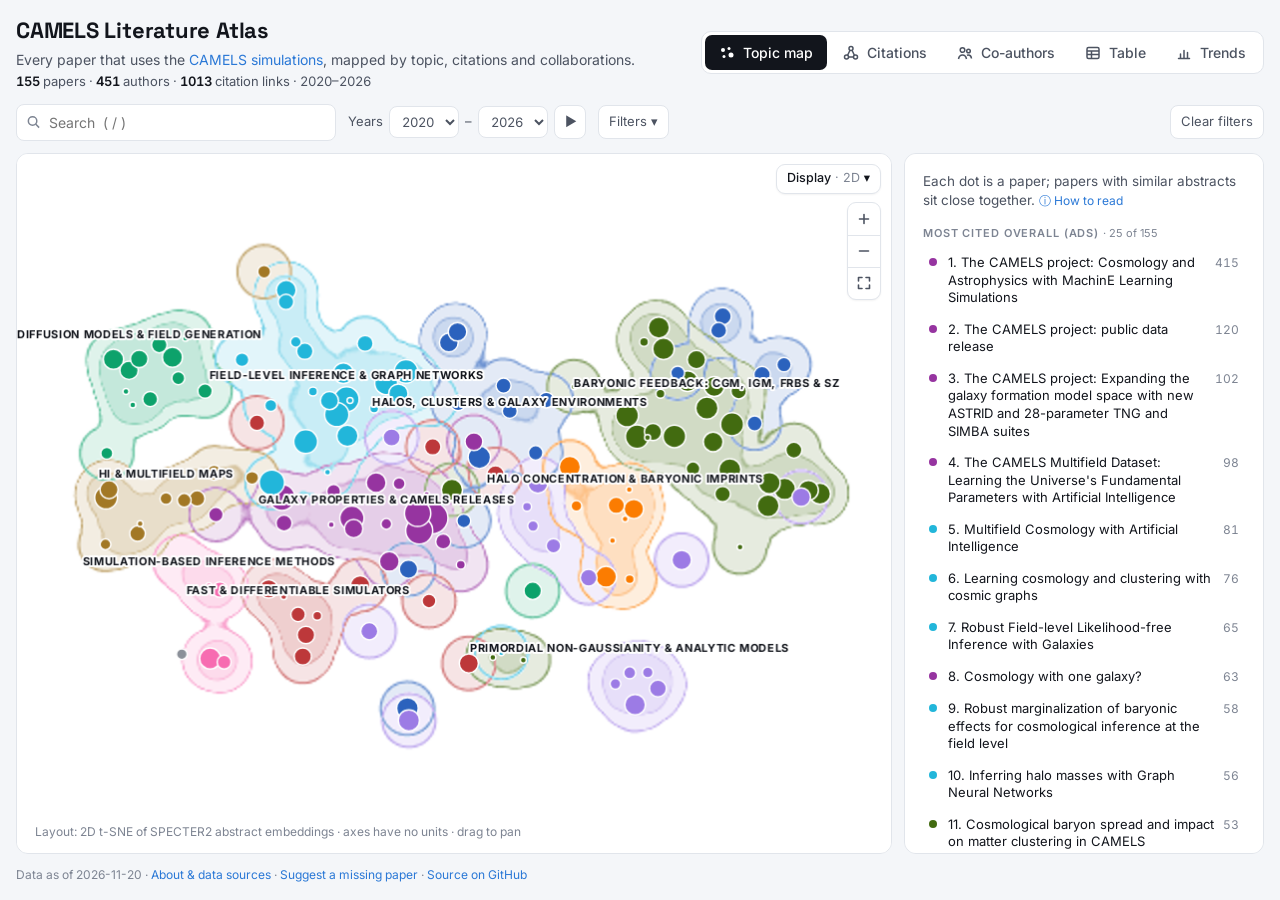
==== camels/index.html @ a0f72a04 "Page: colour legend bottom-left and collapsible; "No ML" in grey - the Color by legend (year / metho" ====
<!doctype html>
<html lang="en">
<head>
<meta charset="utf-8">
<meta name="viewport" content="width=device-width, initial-scale=1, viewport-fit=cover">
<meta name="description" content="Interactive map of the 155 papers that use the CAMELS simulations: topics, citation network and co-author network.">
<meta property="og:title" content="CAMELS Literature Atlas">
<meta property="og:description" content="Interactive map of the 155 papers that use the CAMELS simulations: topics, citation network and co-author network.">
<meta property="og:type" content="website">
<meta property="og:url" content="https://franciscovillaescusa.github.io/literature-atlas/camels/">
<meta property="og:image" content="https://franciscovillaescusa.github.io/literature-atlas/camels/preview.png">
<meta property="og:image:width" content="1200">
<meta property="og:image:height" content="630">
<meta name="twitter:card" content="summary_large_image">
<!-- Google tag (gtag.js) -->
<script async src="https://www.googletagmanager.com/gtag/js?id=G-XRRM15GMS9"></script>
<script>window.dataLayer = window.dataLayer || []; function gtag(){dataLayer.push(arguments);} gtag('js', new Date()); gtag('config', 'G-XRRM15GMS9');</script>
<title>CAMELS Literature Atlas</title>
<link rel="icon" type="image/svg+xml" href="data:image/svg+xml,%3Csvg%20xmlns%3D%22http%3A//www.w3.org/2000/svg%22%20viewBox%3D%220%200%2032%2032%22%3E%3Crect%20width%3D%2232%22%20height%3D%2232%22%20rx%3D%227%22%20fill%3D%22%2312151c%22/%3E%3Cg%20stroke%3D%22%235b9cf0%22%20stroke-width%3D%221.6%22%20opacity%3D%22.8%22%3E%3Cpath%20d%3D%22M8%2022%20L14%2011%20L23%209%20M14%2011%20L19%2020%20L8%2022%20M19%2020%20L25%2023%22/%3E%3C/g%3E%3Cg%20fill%3D%22%235b9cf0%22%3E%3Ccircle%20cx%3D%228%22%20cy%3D%2222%22%20r%3D%222.6%22/%3E%3Ccircle%20cx%3D%2214%22%20cy%3D%2211%22%20r%3D%223.2%22/%3E%3Ccircle%20cx%3D%2223%22%20cy%3D%229%22%20r%3D%222.2%22/%3E%3Ccircle%20cx%3D%2219%22%20cy%3D%2220%22%20r%3D%222.8%22/%3E%3Ccircle%20cx%3D%2225%22%20cy%3D%2223%22%20r%3D%221.8%22/%3E%3C/g%3E%3C/svg%3E">
<link rel="preconnect" href="https://fonts.googleapis.com">
<link rel="stylesheet" href="https://fonts.googleapis.com/css2?family=Inter:wght@400;500;600&family=Space+Grotesk:wght@500;600;700&family=IBM+Plex+Mono:wght@400;500&display=swap">
<style>
/* Layout: one working screen — header + toolbar on top, canvas map left, detail panel right (stacks below on phones). */
:root {
  --bg: #f4f6f9; --surface: #ffffff; --ink: #12151c; --ink-2: #4c5361; --muted: #7d8492;
  --line: #e1e5eb; --edge: rgba(18,21,28,0.13); --edge-hi: #12151c; --accent: #2a78d6; --wash: rgba(42,120,214,0.08);
  --t0: #a27825; --t1: #426b10; --t2: #f76cb1; --t3: #9c7be5; --t4: #bd383a; --t5: #0da26b; --t6: #2b62bd; --t7: #9634a0; --t8: #22b6da; --t9: #fb7c01; --t10: #8b9099; --seq0: #9ec5f4; --seq1: #104281;
  --f-display: "Space Grotesk", "Helvetica Neue", Arial, sans-serif;
  --f-body: Inter, system-ui, -apple-system, "Segoe UI", sans-serif;
  --f-mono: "IBM Plex Mono", ui-monospace, Menlo, monospace;
}
@media (prefers-color-scheme: dark) { :root:not([data-theme="light"]) {
  --bg: #0e1116; --surface: #161a21; --ink: #eef0f4; --ink-2: #b6bcc8; --muted: #858c99;
  --line: #2a303b; --edge: rgba(238,240,244,0.12); --edge-hi: #eef0f4; --accent: #3987e5; --wash: rgba(57,135,229,0.14);
  --t0: #855900; --t1: #7fa150; --t2: #e359a8; --t3: #a473f7; --t4: #c72b3f; --t5: #058057; --t6: #2566b8; --t7: #9d309d; --t8: #209dc3; --t9: #e56c03; --t10: #7b808a; --seq0: #1c5cab; --seq1: #cde2fb; color-scheme: dark; } }
:root[data-theme="dark"] {
  --bg: #0e1116; --surface: #161a21; --ink: #eef0f4; --ink-2: #b6bcc8; --muted: #858c99;
  --line: #2a303b; --edge: rgba(238,240,244,0.12); --edge-hi: #eef0f4; --accent: #3987e5; --wash: rgba(57,135,229,0.14);
  --t0: #855900; --t1: #7fa150; --t2: #e359a8; --t3: #a473f7; --t4: #c72b3f; --t5: #058057; --t6: #2566b8; --t7: #9d309d; --t8: #209dc3; --t9: #e56c03; --t10: #7b808a; --seq0: #1c5cab; --seq1: #cde2fb; color-scheme: dark; }

html, body { height: 100%; }
body { background: var(--bg); color: var(--ink); font-family: var(--f-body); font-size: 14px; line-height: 1.5;
  padding-left: max(16px, env(safe-area-inset-left, 0px)); padding-right: max(16px, env(safe-area-inset-right, 0px));
  padding-block: 14px 16px; box-sizing: border-box; display: flex; flex-direction: column; gap: 12px; }
*, *::before, *::after { box-sizing: border-box; }
button, input, select { font: inherit; color: inherit; }
[hidden] { display: none !important; }
:focus-visible { outline: 2px solid var(--accent); outline-offset: 2px; }

header { display: flex; flex-wrap: wrap; align-items: center; justify-content: space-between; gap: 12px 24px; }
.brand { display: flex; flex-direction: column; gap: 2px; min-width: 0; }
h1 { font-family: var(--f-display); font-weight: 700; font-size: 22px; letter-spacing: -0.01em; margin: 0; text-wrap: balance; }
.newb { display: inline-block; font-size: 9.5px; font-weight: 700; text-transform: uppercase; letter-spacing: .06em; color: var(--surface); background: var(--accent); border-radius: 4px; padding: 1px 5px; margin-left: 4px; vertical-align: 1px; }
.reportlink { margin: 4px 0 0; font-size: 12px; }
.reportlink a { color: var(--muted); text-decoration: underline; text-underline-offset: 2px; }
.reportlink a:hover { color: var(--accent); }
.panelbar { display: flex; justify-content: space-between; gap: 8px; }
.linkbtn { all: unset; color: var(--accent); cursor: pointer; }
.linkbtn:hover { text-decoration: underline; }
.linkbtn:focus-visible { outline: 2px solid var(--accent); outline-offset: 2px; }
dialog#about { max-width: min(680px, calc(100vw - 32px)); max-height: calc(100vh - 48px); border: 1px solid var(--line); border-radius: 12px;
  padding: 0; background: var(--surface); color: var(--ink); box-shadow: 0 12px 40px rgba(0,0,0,.25); }
dialog#about::backdrop { background: rgba(10,12,16,.45); }
.about-head { position: sticky; top: 0; display: flex; justify-content: space-between; align-items: center; gap: 12px;
  padding: 14px 18px; background: var(--surface); border-bottom: 1px solid var(--line); }
.about-head h2 { font-family: var(--f-display); font-size: 18px; margin: 0; }
#about-body { padding: 4px 18px 18px; font-size: 13.5px; line-height: 1.55; color: var(--ink-2); }
#about-body h3 { font-size: 11px; text-transform: uppercase; letter-spacing: .08em; color: var(--muted); margin: 16px 0 6px; }
#about-body ul { margin: 0; padding-left: 18px; display: grid; gap: 5px; }
#about-body p { margin: 0; }
#about-body ul + p { margin-top: 14px; }
#about-body b { color: var(--ink); font-weight: 600; }
.tagline { margin: 0; color: var(--ink-2); font-size: 14px; max-width: 100ch; text-wrap: pretty; }
.stats { color: var(--ink-2); font-size: 13px; font-variant-numeric: tabular-nums; }
.stats b { color: var(--ink); font-weight: 600; }

.modes { display: inline-flex; background: var(--surface); border: 1px solid var(--line); border-radius: 10px; padding: 3px; gap: 2px; }
.modes button { border: 0; background: transparent; padding: 7px 14px; border-radius: 7px; cursor: pointer; font-weight: 500; color: var(--ink-2);
  display: inline-flex; align-items: center; gap: 8px; }
.modes button svg { width: 16px; height: 16px; flex: none; }
.modes button[aria-pressed="true"] { background: var(--ink); color: var(--surface); }
.modes button:not([aria-pressed="true"]):hover { background: var(--wash); color: var(--ink); }

.toolbar { display: flex; flex-wrap: wrap; gap: 8px 12px; align-items: center; }
.field { display: flex; align-items: center; gap: 6px; color: var(--ink-2); font-size: 13px; }
.search { flex: 1 1 220px; max-width: 320px; position: relative; }
.qcount { position: absolute; right: 28px; top: 50%; transform: translateY(-50%); font-size: 11.5px; color: var(--muted); pointer-events: none; font-variant-numeric: tabular-nums; }
.search input { width: 100%; padding: 7px 70px 7px 32px; border: 1px solid var(--line); border-radius: 8px; background: var(--surface); }
.search svg { position: absolute; left: 10px; top: 50%; transform: translateY(-50%); width: 15px; height: 15px; color: var(--muted); }
select { padding: 6px 8px; border: 1px solid var(--line); border-radius: 8px; background: var(--surface); font-variant-numeric: tabular-nums; }
.toolbar select { max-width: 175px; }
#fbtn { white-space: nowrap; }
.fcount { color: var(--accent); font-weight: 600; }
.active { display: flex; flex-wrap: wrap; gap: 4px; align-items: center; min-width: 0; }
.achip { display: inline-flex; align-items: center; gap: 5px; border: 1px solid var(--accent); background: var(--wash); color: var(--ink);
  border-radius: 999px; padding: 2px 9px; font-size: 12px; cursor: pointer; }
.achip span { color: var(--muted); font-size: 13px; }
.achip:hover span { color: var(--ink); }
.fpanel { background: var(--surface); border: 1px solid var(--line); border-radius: 12px; padding: 12px 14px; display: grid; gap: 10px;
  box-shadow: 0 8px 24px rgba(0,0,0,.08); }
.frow { display: flex; flex-wrap: wrap; gap: 8px 14px; }
.frow select { max-width: 220px; }
.ftitle { font-size: 11px; text-transform: uppercase; letter-spacing: .08em; color: var(--muted); font-weight: 600; }
.ftitle span { text-transform: none; letter-spacing: 0; font-weight: 400; }
#dlwrap { position: relative; flex: none; }
#reset { margin-left: auto; }
.dlmenu { position: absolute; right: 0; top: calc(100% + 4px); z-index: 5; display: flex; flex-direction: column; min-width: 170px;
  background: var(--surface); border: 1px solid var(--line); border-radius: 9px; box-shadow: 0 8px 24px rgba(0,0,0,.14); padding: 4px; }
.dlmenu button { all: unset; padding: 7px 10px; border-radius: 6px; font-size: 13px; color: var(--ink); cursor: pointer; }
.dlmenu button:hover, .dlmenu button:focus-visible { background: var(--wash); }
.mapopts { position: absolute; left: 10px; bottom: 32px; z-index: 2; display: flex; flex-direction: column; gap: 4px; }   /* above the note */
@media (max-width: 600px) { .mapopts { bottom: 46px; } }   /* the note wraps to two lines */
.playbtn { padding: 5px 0; width: 32px; text-align: center; font-size: 12px; }
.playbtn[aria-pressed="true"] { background: var(--ink); color: var(--surface); border-color: var(--ink); }
.playyear { position: absolute; right: 64px; bottom: 26px; font-family: var(--f-display); font-size: 48px; font-weight: 700; text-align: right;
  color: var(--ink); opacity: .22; pointer-events: none; font-variant-numeric: tabular-nums; line-height: 1; }
.playyear small { display: block; font-family: var(--f-body); font-size: 13px; font-weight: 600; margin-top: 6px; }
.mapopts select { font-size: 12px; padding: 1px 4px; margin-left: 4px; border-radius: 6px; }
.cbkey { background: color-mix(in srgb, var(--surface) 92%, transparent); border: 1px solid var(--line); border-radius: 8px; padding: 6px 9px;
  font-size: 11.5px; color: var(--ink-2); display: grid; gap: 3px; max-width: 230px; }
.cbkey .row { display: flex; align-items: center; gap: 6px; }
.cbkey i { width: 9px; height: 9px; border-radius: 50%; flex: none; }
.cbkey .ramp { height: 8px; border-radius: 4px; background: linear-gradient(90deg, var(--seq0), var(--seq1)); }
.cbkey .ends { display: flex; justify-content: space-between; font-variant-numeric: tabular-nums; }
.cbkey .hint { color: var(--muted); }
.cbkey .keyhead { display: flex; align-items: center; justify-content: space-between; gap: 8px; font-weight: 600; color: var(--ink); }
.cbkey .keytoggle { border: 0; background: none; color: var(--muted); font: inherit; padding: 0 2px; cursor: pointer; line-height: 1; }
.cbkey .keytoggle:hover, .cbkey .keytoggle:focus-visible { color: var(--ink); }
.cbkey.closed { padding: 3px 9px; }
.mapopts .chk { background: color-mix(in srgb, var(--surface) 88%, transparent); border: 1px solid var(--line); border-radius: 8px; padding: 4px 9px; font-size: 12.5px; }
.tablewrap { position: absolute; inset: 44px 0 0 0; overflow: auto; }
.tablebar { position: absolute; left: 0; right: 0; top: 0; height: 44px; display: flex; align-items: center; justify-content: space-between; gap: 12px;
  padding: 0 12px; border-bottom: 1px solid var(--line); z-index: 2; background: var(--surface); }
.tcap { font-size: 12px; color: var(--muted); min-width: 0; overflow: hidden; text-overflow: ellipsis; white-space: nowrap; }
.sr { position: absolute; width: 1px; height: 1px; overflow: hidden; clip: rect(0 0 0 0); }
.trendswrap { position: absolute; inset: 0; overflow: auto; padding: 16px 20px; }
.trhead { display: flex; justify-content: space-between; align-items: center; gap: 12px; margin-bottom: 8px; }
.trhead .dimtoggle { background: var(--surface); border: 1px solid var(--line); border-radius: 9px; }
.trhead .dimtoggle button { border: 0; background: transparent; color: var(--ink-2); cursor: pointer; font: inherit; font-size: 12px; font-weight: 600; }
.trhead .dimtoggle button:not([aria-pressed="true"]):hover { background: var(--wash); color: var(--ink); }
.trhead h3 { margin: 0; font-family: var(--f-display); font-size: 16px; }
.trendswrap .tgrid { stroke: var(--line); stroke-width: 1; }
.trendswrap .tax { fill: var(--muted); font-size: 11px; font-variant-numeric: tabular-nums; }
.trendswrap .ttot { fill: var(--ink-2); font-size: 11.5px; font-weight: 600; font-variant-numeric: tabular-nums; }
.trendswrap .tseg { cursor: pointer; stroke: var(--surface); stroke-width: 1; }
.trendswrap .tseg:hover { opacity: .8; }
.tlegend { display: flex; flex-wrap: wrap; gap: 6px 14px; margin-top: 6px; font-size: 12px; color: var(--ink-2); }
.tleg { display: inline-flex; align-items: center; gap: 6px; }
.tleg i { width: 10px; height: 10px; border-radius: 3px; }
.tleg .n { color: var(--muted); font-variant-numeric: tabular-nums; }
.tnote { margin: 10px 0 0; font-size: 12px; color: var(--muted); }
.ptable { width: 100%; border-collapse: collapse; font-size: 13px; }
.ptable th { position: sticky; top: 0; background: var(--surface); text-align: left; font-weight: 600; font-size: 12px;
  color: var(--ink-2); border-bottom: 1px solid var(--line); padding: 0; z-index: 1; white-space: nowrap; }
.ptable th button { all: unset; display: block; padding: 9px 10px; cursor: pointer; }
.ptable th button:focus-visible { outline: 2px solid var(--accent); outline-offset: -2px; }
.ptable th[aria-sort="ascending"] button::after { content: " ▲"; font-size: 9px; }
.ptable th[aria-sort="descending"] button::after { content: " ▼"; font-size: 9px; }
.ptable td { padding: 5px 10px; border-bottom: 1px solid var(--line); vertical-align: top; }
.ptable td.num { text-align: right; font-variant-numeric: tabular-nums; white-space: nowrap; }
.ptable td.tt { min-width: 280px; color: var(--ink); line-height: 1.35; }
.ptable td.sm { color: var(--ink-2); font-size: 12px; }
.ptable td.one { white-space: nowrap; overflow: hidden; text-overflow: ellipsis; max-width: 145px; }
@media (max-width: 1360px) { .ptable td.tt { min-width: 200px; } .ptable td.one { max-width: 120px; } }
.ptable tbody tr { cursor: pointer; }
.ptable tbody tr:hover { background: var(--wash); }
.ptable tbody tr[aria-selected="true"] { background: var(--wash); box-shadow: inset 3px 0 0 var(--accent); }
.ptable tbody tr:focus-visible { outline: 2px solid var(--accent); outline-offset: -2px; }
.ptable i { display: inline-block; width: 8px; height: 8px; border-radius: 50%; margin-right: 6px; }
.tagrow { display: grid; grid-template-columns: 58px minmax(0, 1fr); gap: 8px; align-items: baseline; margin-bottom: 4px; }
.tagax { font-size: 12px; color: var(--muted); }
.tag { border: 1px solid var(--line); border-radius: 6px; padding: 1px 7px; font-size: 12px; color: var(--ink); background: var(--wash); }
.tag.unsure { background: transparent; border-style: dashed; color: var(--ink-2); }
.tagnote { font-size: 12px; margin-top: 4px; }
.chk { display: flex; align-items: center; gap: 6px; font-size: 13px; color: var(--ink-2); cursor: pointer; }
.ghost { border: 1px solid var(--line); background: var(--surface); padding: 6px 10px; border-radius: 8px; cursor: pointer; font-size: 13px; color: var(--ink-2); }
.ghost:hover { color: var(--ink); border-color: var(--muted); }

.legend { display: flex; flex-wrap: wrap; gap: 4px 5px; align-items: center; }
.chip { display: inline-flex; align-items: center; gap: 6px; padding: 2px 9px 2px 7px; border-radius: 999px; border: 1px solid var(--line);
  background: var(--surface); cursor: pointer; font-size: 12px; color: var(--ink); }
.chip i { width: 10px; height: 10px; border-radius: 50%; flex: none; }
.chip[aria-pressed="false"] { color: var(--muted); }
.chip[aria-pressed="false"] i { background: transparent !important; box-shadow: inset 0 0 0 1.5px var(--muted); }
.chip .n { color: var(--muted); font-variant-numeric: tabular-nums; }

main { flex: 1; min-height: 0; display: grid; grid-template-columns: minmax(0, 1fr) 360px; gap: 12px; }
.stage { position: relative; background: var(--surface); border: 1px solid var(--line); border-radius: 12px; overflow: hidden; min-height: 420px; }
canvas { display: block; width: 100%; height: 100%; cursor: grab; touch-action: none; }
canvas.hovering { cursor: pointer; }
.stage-note { position: absolute; left: 12px; bottom: 10px; font-size: 12px; color: var(--muted); pointer-events: none;
  background: color-mix(in srgb, var(--surface) 85%, transparent); padding: 2px 6px; border-radius: 6px; }
.zoom { position: absolute; right: 10px; top: 10px; display: flex; flex-direction: column; align-items: flex-end; gap: 8px; z-index: 2; }
.zoom button { display: grid; place-items: center; width: 32px; height: 32px; padding: 0; border: 0; background: transparent; cursor: pointer; color: var(--ink-2); }
.zoom button svg { width: 16px; height: 16px; }
.zoom button:hover { color: var(--ink); background: var(--wash); }
.dispwrap { position: relative; }
.dispbtn { display: inline-flex !important; align-items: center; gap: 4px; width: auto !important; height: 30px !important; padding: 0 10px !important; font-size: 12.5px; font-weight: 500; color: var(--ink) !important;
  background: var(--surface) !important; border: 1px solid var(--line) !important; border-radius: 9px; box-shadow: 0 1px 2px rgba(0,0,0,.05); white-space: nowrap; }
.dispbtn span { color: var(--muted); font-weight: 400; }
.dispmenu { position: absolute; right: 0; top: calc(100% + 6px); z-index: 6; min-width: 230px; display: grid; gap: 10px; padding: 12px;
  background: var(--surface); border: 1px solid var(--line); border-radius: 10px; box-shadow: 0 8px 24px rgba(0,0,0,.14); }
.drow { display: flex; align-items: center; justify-content: space-between; gap: 12px; font-size: 12.5px; color: var(--ink-2); }
.drow select { font-size: 12.5px; padding: 3px 6px; border-radius: 6px; }
.chkrow { justify-content: flex-start; gap: 7px; cursor: pointer; }
.drow .ghost { width: auto; height: auto; padding: 3px 10px; font-size: 12px; }
.zgroup, .dimtoggle, #zspin { background: var(--surface); border: 1px solid var(--line); border-radius: 9px; box-shadow: 0 1px 2px rgba(0,0,0,.05); overflow: hidden; }
.zgroup { display: flex; flex-direction: column; }
.zgroup button + button { border-top: 1px solid var(--line); }
.dimtoggle { display: flex; padding: 2px; gap: 2px; }
.dimtoggle button { width: auto; height: 26px; padding: 0 9px; border-radius: 7px; font-size: 12px; font-weight: 600; }
.dimtoggle button[aria-pressed="true"] { background: var(--ink); color: var(--surface); }
.tip { position: absolute; pointer-events: none; max-width: 300px; background: var(--ink); color: var(--surface); padding: 7px 10px; border-radius: 8px;
  font-size: 12.5px; line-height: 1.35; box-shadow: 0 4px 16px rgba(0,0,0,.18); }
.tip small { display: block; opacity: .75; margin-top: 3px; font-variant-numeric: tabular-nums; }

aside { background: var(--surface); border: 1px solid var(--line); border-radius: 12px; overflow: auto; min-width: 0; padding: 18px 18px 22px;
  display: flex; flex-direction: column; gap: 14px; }
aside h2 { font-family: var(--f-display); font-weight: 600; font-size: 18px; line-height: 1.3; margin: 0; text-wrap: balance; }
aside h3 { font-size: 11px; text-transform: uppercase; letter-spacing: .08em; color: var(--muted); margin: 0 0 6px; font-weight: 600; }
aside p { margin: 0; color: var(--ink-2); }
.eyebrow { display: flex; align-items: center; gap: 8px; font-size: 12px; color: var(--ink-2); }
.eyebrow i { width: 10px; height: 10px; border-radius: 50%; }
.meta { display: flex; flex-wrap: wrap; gap: 4px 14px; font-size: 13px; color: var(--ink-2); font-variant-numeric: tabular-nums; }
.meta a, .mono { font-family: var(--f-mono); font-size: 12.5px; }
a { color: var(--accent); text-decoration: none; } a:hover { text-decoration: underline; }
.abstract { font-size: 13px; line-height: 1.55; color: var(--ink-2); }
.names { display: flex; flex-wrap: wrap; gap: 4px; }
.names button { border: 1px solid var(--line); background: transparent; border-radius: 6px; padding: 2px 7px; font-size: 12.5px; cursor: pointer; color: var(--ink); }
.names button:hover { background: var(--wash); border-color: var(--accent); }
.list { list-style: none; margin: 0; padding: 0; display: flex; flex-direction: column; }
.list button { width: 100%; text-align: left; border: 0; background: transparent; padding: 7px 6px; border-radius: 6px; cursor: pointer;
  display: grid; grid-template-columns: 10px minmax(0, 1fr) auto; gap: 9px; align-items: baseline; }
.list button:hover { background: var(--wash); }
.list i { width: 8px; height: 8px; border-radius: 50%; transform: translateY(-1px); }
.list .tt { font-size: 13px; color: var(--ink); line-height: 1.35; }
.list .num { font-size: 12px; color: var(--muted); font-variant-numeric: tabular-nums; white-space: nowrap; }
.back { align-self: flex-start; }
.howto summary { list-style: none; cursor: pointer; font-size: 13.5px; color: var(--ink-2); line-height: 1.45; }
.howto summary::-webkit-details-marker { display: none; }
.howto summary .more { color: var(--accent); font-size: 12px; white-space: nowrap; }
.howto summary:hover .more { text-decoration: underline; }
.howto[open] summary .more { color: var(--muted); }
.howto > p { margin: 10px 0 8px; font-size: 13px; }
.how { display: grid; gap: 6px; font-size: 13px; color: var(--ink-2); }
.how div { display: grid; grid-template-columns: 74px 1fr; gap: 8px; }
.how b { color: var(--ink); font-weight: 600; font-size: 12px; text-transform: uppercase; letter-spacing: .06em; }
.bars { display: flex; height: 8px; border-radius: 4px; overflow: hidden; gap: 2px; }
footer { font-size: 12px; color: var(--muted); }

@media (max-width: 880px) {
  body { height: auto; }
  main { grid-template-columns: minmax(0, 1fr); }
  .stage { height: 62vh; min-height: 380px; }
  aside { overflow: visible; }
  .modes button span { display: none; }
  .modes button { padding: 8px 12px; }
  .legend { flex-wrap: nowrap; overflow-x: auto; padding-bottom: 4px; scrollbar-width: thin; }
  .chip { flex: none; }
  .tapcard:not([hidden]) { display: flex; }
}
@media (max-width: 600px) {
  .field label[for^="f-"] { position: absolute; width: 1px; height: 1px; overflow: hidden; clip: rect(0 0 0 0); }
  .frow .field { flex: 1 1 100%; } .frow select { width: 100%; max-width: none; }
  .search { flex-basis: 100%; max-width: none; }
}
@media (pointer: coarse) {
  .zoom button { width: 40px; height: 40px; }
  .chip, .ghost, .names button { min-height: 34px; }
}
.tapcard { display: none; position: absolute; left: 10px; right: 10px; bottom: 10px; gap: 10px; align-items: center;
  background: var(--surface); border: 1px solid var(--line); border-radius: 10px; padding: 10px 12px; box-shadow: 0 4px 16px rgba(0,0,0,.12); }
.tapcard .tt { flex: 1; min-width: 0; font-size: 13px; line-height: 1.35; color: var(--ink); overflow: hidden;
  display: -webkit-box; -webkit-line-clamp: 2; -webkit-box-orient: vertical; }
.tapcard button { flex: none; }
@media (min-width: 881px) { .modes button span.short { display: none; } }
</style>
<style>body{margin:0}</style>
</head>
<body>
<header>
  <div class="brand">
    <h1>CAMELS Literature Atlas</h1>
    <p class="tagline">Every paper that uses the <a href="https://www.camel-simulations.org/" target="_blank" rel="noopener">CAMELS simulations</a>, mapped by topic, citations and collaborations.</p>
    <div class="stats" id="stats"></div>
  </div>
  <div class="modes" role="group" aria-label="View">
    <button id="m-topics" data-view="topics" aria-pressed="true">
      <svg viewBox="0 0 16 16" fill="currentColor" aria-hidden="true"><circle cx="4" cy="5" r="2"/><circle cx="10" cy="3.5" r="1.5"/><circle cx="12" cy="10" r="2.5"/><circle cx="5" cy="11.5" r="1.5"/></svg>
      <span>Topic map</span></button>
    <button id="m-citations" data-view="citations" aria-pressed="false">
      <svg viewBox="0 0 16 16" fill="none" stroke="currentColor" stroke-width="1.5" aria-hidden="true"><circle cx="3.5" cy="12" r="2"/><circle cx="12.5" cy="12" r="2"/><circle cx="8" cy="3.5" r="2"/><path d="M4.6 10.3 7 5.3M11.4 10.3 9 5.3M5.5 12h5"/></svg>
      <span>Citations</span></button>
    <button id="m-coauthors" data-view="coauthors" aria-pressed="false">
      <svg viewBox="0 0 16 16" fill="none" stroke="currentColor" stroke-width="1.5" aria-hidden="true"><circle cx="5.5" cy="5" r="2.3"/><circle cx="11.5" cy="6" r="1.8"/><path d="M1.5 14c.5-2.7 2-4 4-4s3.5 1.3 4 4M10 10.3c.5-.2 1-.3 1.5-.3 1.6 0 2.7 1.2 3 3.5"/></svg>
      <span>Co-authors</span></button>
    <button id="m-table" data-view="table" aria-pressed="false">
      <svg viewBox="0 0 16 16" fill="none" stroke="currentColor" stroke-width="1.5" aria-hidden="true"><rect x="2" y="2.5" width="12" height="11" rx="1.5"/><path d="M2 6h12M2 9.5h12M6.5 6v7.5"/></svg>
      <span>Table</span></button>
    <button id="m-trends" data-view="trends" aria-pressed="false">
      <svg viewBox="0 0 16 16" fill="none" stroke="currentColor" stroke-width="1.5" stroke-linecap="round" aria-hidden="true"><path d="M2.5 13.5h11M4.5 13.5V9M8 13.5V5.5M11.5 13.5V7.5"/></svg>
      <span>Trends</span></button>
  </div>
</header>

<div class="toolbar">
  <label class="search"><svg viewBox="0 0 16 16" fill="none" stroke="currentColor" stroke-width="1.6" aria-hidden="true"><circle cx="7" cy="7" r="4.5"/><path d="m10.5 10.5 3.5 3.5"/></svg>
    <input id="q" type="search" placeholder="Search  ( / )" aria-label="Search papers, authors, abstracts and tags"><span class="qcount" id="qcount" aria-live="polite"></span></label>
  <span class="field"><label for="y0">Years</label> <select id="y0"></select> <span aria-hidden="true">–</span> <select id="y1" aria-label="To year"></select> <button class="ghost playbtn" id="play" type="button" title="Play the history: papers appear one by one in date order" aria-label="Play the history paper by paper">▶</button></span>
  <button class="ghost" id="fbtn" type="button" aria-expanded="false" aria-controls="fpanel">Filters <span class="fcount" id="fcount"></span> ▾</button>
  <span class="active" id="active" aria-label="Active filters"></span>
  <button class="ghost" id="reset">Clear filters</button>
</div>
<div class="fpanel" id="fpanel" hidden>
  <div class="frow">
    <span class="field"><label for="f-suite">Suite</label> <select id="f-suite"></select></span>
    <span class="field"><label for="f-data">Data</label> <select id="f-data"></select></span>
    <span class="field"><label for="f-method">Method</label> <select id="f-method"></select></span>
  </div>
  <div class="ftitle">Topics <span>· click to show or hide; Alt-click to show only one</span></div>
  <div class="legend" id="legend" aria-label="Topics"></div>
</div>

<main>
  <div class="stage" id="stage">
    <div class="mapopts"><div class="cbkey" id="cbkey" hidden></div></div>
    <canvas id="cv" aria-label="Interactive map of CAMELS publications" role="img"></canvas>
    <div class="zoom">
      <div class="dispwrap"><button class="dispbtn" id="dispbtn" type="button" aria-haspopup="true" aria-expanded="false" title="Layout and colors">Display <span id="dispsum"></span> ▾</button>
        <div class="dispmenu" id="dispmenu" hidden>
          <div class="drow"><span>Layout</span><div class="dimtoggle" role="group" aria-label="Layout"><button id="d2" type="button" aria-pressed="true" title="Flat layout (drag to pan)">2D</button><button id="d3" type="button" aria-pressed="false" title="Rotatable 3D layout (drag to rotate)">3D</button></div></div>
          <label class="drow" id="cbwrap"><span>Color by</span><select id="colorby" aria-label="Color dots by"><option value="topic">Topic</option><option value="year">Year</option><option value="method">Method</option><option value="suite">Suite</option></select></label>
          <label class="drow chkrow" id="selfwrap" hidden><input type="checkbox" id="selfc" checked> Count self-citations</label>
          <div class="drow" id="spinrow" hidden><span>Rotation</span><button class="ghost" id="zspin" type="button" aria-pressed="true">Pause</button></div>
        </div>
      </div>
      <div class="zgroup"><button id="zin" type="button" aria-label="Zoom in" title="Zoom in"><svg viewBox="0 0 16 16" fill="none" stroke="currentColor" stroke-width="1.6" stroke-linecap="round" stroke-linejoin="round" aria-hidden="true"><path d="M8 3.5v9M3.5 8h9"/></svg></button><button id="zout" type="button" aria-label="Zoom out" title="Zoom out"><svg viewBox="0 0 16 16" fill="none" stroke="currentColor" stroke-width="1.6" stroke-linecap="round" stroke-linejoin="round" aria-hidden="true"><path d="M3.5 8h9"/></svg></button><button id="zfit" type="button" aria-label="Show everything" title="Show everything"><svg viewBox="0 0 16 16" fill="none" stroke="currentColor" stroke-width="1.6" stroke-linecap="round" stroke-linejoin="round" aria-hidden="true"><path d="M2.5 6V2.5H6M10 2.5h3.5V6M13.5 10v3.5H10M6 13.5H2.5V10"/></svg></button></div>
    </div>
    <div class="stage-note" id="note"></div>
    <div class="tip" id="tip" hidden></div>
    <div class="tablebar" id="tablebar" hidden><span class="tcap" id="tcap"></span>
<span class="dlwrap" id="dlwrap"><button class="ghost" id="dlbtn" type="button" aria-haspopup="true" aria-expanded="false" title="Download the papers currently shown">Download ▾</button>
    <span class="dlmenu" id="dlmenu" hidden><button type="button" data-dl="bib">BibTeX (.bib)</button><button type="button" data-dl="csv">Spreadsheet (.csv)</button></span></span>
    </div>
    <div class="tablewrap" id="tablewrap" hidden></div>
    <div class="trendswrap" id="trendswrap" hidden></div>
    <div class="playyear" id="playyear" hidden aria-live="polite"></div>
    <div class="tapcard" id="tapcard" hidden><span class="tt" id="tapcard-t"></span><button class="ghost" id="tapcard-go">Details ↓</button><button class="ghost" id="tapcard-x" aria-label="Close">×</button></div>
  </div>
  <aside id="panel" aria-live="polite"></aside>
</main>
<footer id="foot"></footer>
<dialog id="about" aria-labelledby="about-title">
  <div class="about-head"><h2 id="about-title">About &amp; data sources</h2><button class="ghost" id="about-x" type="button" aria-label="Close">×</button></div>
  <div id="about-body"></div>
</dialog>

<script type="application/json" id="atlas-data">{"topics":["HI & multifield maps","Baryonic feedback: CGM, IGM, FRBs & SZ","Simulation-based inference methods","Primordial non-Gaussianity & analytic models","Fast & differentiable simulators","Diffusion models & field generation","Halos, clusters & galaxy environments","Galaxy properties & CAMELS releases","Field-level inference & graph networks","Halo concentration & baryonic imprints","Unassigned (new papers)"],"topicsShort":["HI & multifield","Baryonic feedback","SBI methods","Primordial NG","Fast simulators","Diffusion models","Halos & clusters","Galaxy properties","Field-level inference","Halo concentration","Unassigned"],"authors":["A. Cuceu","A. Kremin","A. Meisner","A. de la Macorra","Aaron B. Pearlman","Aaron Ouellette","Adam E. Lanman","Adrian E. Bayer","Aizhan Akhmetzhanova","Akshat Gupta","Alba Vega Alonso Tetilla","Aleksandra Ćiprijanović","Alessio Spurio Mancini","Alex A. Saoulis","Alexander Theis","Alice E. Matthews","Alice P. Curtin","Alice Pisani","Alina Sabyr","Alvio Renzini","Amanda Butler Contreras","Amanda Lue","Amy Smith","Ana M. G. Ferreira","Ana Maria Delgado","Andrea Lapi","Andrea Ravenni","Andrea Roncoli","Andrina Nicola","Anirvan Sengupta","Anna Ogorzalek","Annalisa Pillepich","Anne Moore","Anshul Kumar","Arnab Lahiry","Arnab Sarkar","Arne Thomsen","Aseem Paranjape","Atsushi J. Nishizawa","Aurel Schneider","Aurora Simionescu","Austen Gabrielpillai","Ayush Bharti","B. A. Weaver","B. M. Gaensler","Barnabás Póczos","Benjamin D. Oppenheimer","Benjamin Horowitz","Benjamin Joachimi","Benjamin Wandelt","Benjamin Zhang","Bingxiao Xu","Bitao Wang","Biwei Dai","Blakesley Burkhart","Bonny Y. Wang","Boon Kiat Oh","Boryana Hadzhiyska","Bradley W. Meyers","Brian Nord","C. Lamman","Caio B. de S. Nascimento","Calvin Leung","Cami Delgado","Camilla Pacifici","Canpo Su","Carolina Cuesta-Lazaro","Caroline Heneka","Caterina Doglioni","Chaitanya Chawak","ChangHoon Hahn","Charita Dellaporta","Charles C. Margossian","Chiara M. F. Mingarelli","Chihway Chang","Chirag Modi","Chloe Neufeld","Christian Kragh Jespersen","Christian Pedersen","Christina Kreisch","Christine Jones","Christopher C. Lovell","Christopher Carr","Christopher Marsden","Congyao Zhang","Cora Dvorkin","Core Francisco Park","Crescenzo Tortora","César Hernández-Aguayo","D. Bianchi","D. Brooks","D. Huterer","D. Schlegel","D. Sprayberry","Daisuke Nagai","Daniel Anglés-Alcázar","Daniel Bilsborrow","Daniel Foreman-Mackey","Daniel Roberts","David B. Robinson","David N. Spergel","David Vallés-Pérez","David W. Hogg","Davide Piras","Deaglan J. Bartlett","Debora Sijacki","Denise Lanzieri","Derek Inman","Desika Narayanan","Dhayaa Anbajagane","Digvijay Wadekar","Dingyi Zhao","Dionysios Karagiannis","Divij Sharma","Douglas P. Finkbeiner","Duncan Farrah","Dylan Nelson","E. Branchini","E. Chaussidon","E. Gaztañaga","E. Sanchez","Elena Giusarma","Elena Hernandez-Martinez","Elena Hernandez-Martınez","Elena Rasia","Eli Visbal","Elisa J. Gao","Elisabeth Krause","Ely Kerman","Emanuele Fondi","Emily Moser","Enikő Regős","Eric J. Baxter","Erwin T. Lau","Eugene Churazov","F. Prada","Fabio Fontanot","Fabrizio Gentile","Faizan G. Mohammad","Federica Ricci","Federico Bianchini","Federico Marinacci","Feng Yuan","Florian List","Francesco Shankar","Francesco Sinigaglia","Francisco Villaescusa-Navarro","François Lanusse","François Mernier","François-Xavier Briol","G. Gutierrez","G. Rossi","G. Tarlé","Gabriel Jung","Gabriel Kronberger","Gabriele Parimbelli","Gabriella Contardo","Gabriella De Lucia","Gilbert Holder","Giovanni Covone","Giulio Fabbian","Giulio Scelfo","Greg L. Bryan","Guido Cupani","H. K. Herrera-Alcantar","H. Zou","Hao Fu","Haochen Wang","Harrison Cook","Harry Desmond","Helen Shao","Henryk Haniewicz","Houjun Mo","I. Pérez-Ràfols","Ildar I. Khabibullin","Irina Zhuravleva","Isabel Medlock","J. Aguilar","J. Andrew Casey-Clyde","J. Colin Hill","J. E. Forero-Romero","J. Xavier Prochaska","James Kwon","James M. Sullivan","James O. Baldwin","Jean-Luc Starck","Jens Chluba","Ji-hoon Kim","Jiaming Pan","Jing Dou","Jo Dunkley","Joachim Harnois-Déraps","Jochen Weller","Joel Leja","Joel N. Bregman","John F. Wu","John K. Nino","John ZuHone","Jonathan Mercedes-Feliz","Joop Schaye","Jordan Krywonos","Jose Manuel Zorrilla Mantilla","Jose Manuel Zorrilla Matilla","Josh Borrow","Joshua S. Speagle","Joyce Caliendo","Juan Pablo Alfonzo","Jun-Young Lee","Jupiter Ding","K. J. Kwon","Kai Lehman","Kai Wang","Kaitlyn Shin","Kartheik Iyer","Karthik Mahesh Varadarajan","Katarina Kraljic","Kaze W. K. Wong","Kendrick Smith","Kentaro Nagamine","Kenzie Nimmo","Kevin Bandura","Khee-Gan Lee","Kito Liao","Kiyoshi W. Masui","Klaus Dolag","Kritti Sharma","Kunal Bhatia","Kunyao Zhao","L. Le Guillou","L. Raul Abramo","L. Samushia","L. Y. Aaron Yung","Labiba Zahin","Lars Hernquist","Laura Sommovigo","Laurence Perreault-Levasseur","Lawrence K. Saul","Leah Bigwood","Leander Thiele","Lehman H. Garrison","Leon V. E. Koopmans","Leslie K. Hunt","Liam Connor","Licia Verde","Lluis Mas-Ribas","Lordrick A. Kahinga","Lucia A. Perez","Luis C. Ho","Luis Fernando Machado Poletti Valle","Lukas Kammerer","Lumen Boco","M. Ishak","M. Landriau","M. Manera","M. Silvestrini","Maggie Voetberg","Manuel Arnés-Curto","Marc Huertas-Company","Marco Baldi","Marco Gatti","Marguerite Pierre","Mariangela Bernardi","Mark Vogelsberger","Martin Bourne","Maryam Hussaini","Masaya Yamamoto","Matteo Viel","Matthew C. Johnson","Matthew Gebhardt","Matthew Ho","Matthieu Schaller","Mattias Lazda","Mauricio Reyes-Hurtado","Mauro Rigo","Mawson W. Sammons","Max E. Lee","Maxim Markevitch","Megan Pirecki","Megan Taylor Tillman","Mehrabul Islam","Melanie Habouzit","Meredith Powell","Michael Eickenberg","Michael Kovač","Michele Liguori","Michelle Ntampaka","Miguel Arana-Catania","Mihir Kulkarni","Milena Valentini","Miles Cranmer","Ming Sun","Mohammad S. Mirakhor","Mohammadreza Ayromlou","Moritz Münchmeyer","Mufan Shao","N. Palanque-Delabrouille","Naomi Gluck","Naomi Saphra","Natalí S. M. de Santi","Nayantara Mudur","Neal Dalal","Neerav Kaushal","Nhut Truong","Niall Jeffrey","Nianyi Chen","Nicholas Battaglia","Nicholas Kern","Nicola Menci","Nicola R. Napolitano","Nicolas Cerardi","Nicolas Echeverri","Nicolas Echeverri Rojas","Nicolas Payot","Niklas Wahlström","Nina Gusinskaia","Ningyuan Huang","Norbert Werner","O. Lahav","Olive Ross","Oliver H. E. Philcox","Oliver Hahn","Omar Yehia","Orsolya E. Kovács","P. Doel","P. Martini","Pablo Araya-Araya","Pablo Lemos","Pablo Villanueva-Domingo","Patricia Iglesias-Navarro","Paul Torrey","Pedro G. Ferreira","Pengjie Zhang","Peter Melchior","Philipp Pilar","Pranjal R. S.","Premvijay Velmani","Priyanka Chakraborty","Priyanka Singh","Qi Guo","Qiusheng Gu","R. Henry Liu","R. Joyce","R. Miquel","Rachel Cleveland","Rachel S. Somerville","Rahul Kannan","Ralph P. Kraft","Raul E. Angulo","Richard Stiskalek","Robert McGibbon","Robert Reischke","Roberto Maiolino","Roberto Trotta","Romain Teyssier","Romeel Dave","Ronniy C. Joseph","Roy Friedman","Rupert A. C. Croft","Rüdiger Pakmor","S. Ahlen","S. BenZvi","S. Gontcho A Gontcho","S. Nadathur","Sadegh Khochfar","Safkat Zahir","Sagan Sutherland","Sambatra Andrianomena","Sammy Sharief","Sandro Tacchella","Satvik Mishra","Serafina Di Gioia","Sergio Contreras","Sergio Martin-Alvarez","Sheng-Chieh Lin","Shihui Zang","Shion Andrew","Shirley Ho","Shivam Pandey","Shurui Lin","Shy Genel","Siddharth Mishra-Sharma","Simeon Bird","Simon D. M. White","Simone Ferraro","Sophie Koudmani","Soumak Maitra","Sownak Bose","Stefania Amodeo","Stefano Cristiani","Stefano Ettori","Steffen Hagstotz","Stephanie Tonnesen","Stephen A. Walker","Suchetha Cooray","Sultan Hassan","Sunil Simha","Susana Planelles","Sven Krippendorf","T. Claybaugh","Tanner Sether","Tasnim Zaman","The LSST Dark Energy Science Collaboration","Thomas J. Elliott","Tiago Castro","Tianyi Li","Tilman Tröster","Tiziana Di Matteo","Tjitske K. Starkenburg","Tobias Grubenmann","Ulrich P. Steinwandel","Uros Seljak","Valentina La Torre","Valerio Busillo","Veronica Biffi","Vicent Quilis","Victoria Ono","Vid Iršič","Vikram Ravi","Violeta Gonzalez-Perez","Volker Springel","W. J. Percival","Waleed Mouhali","Wentao Luo","William J. Roper","William Laplante","William R. Coulton","William R. Forman","Xavier Corap","Xavier Sims","Xiaohu Yang","Xiaowen Zhang","Xingye Zhu","Yang Wang","Yash Gondhalekar","Yashar Hezaveh","Yin Li","Yingjie Peng","Yongseok Jo","Yu-Chen Wang","Yuanyuan Su","Yueying Ni","Yuga Hikida","Yukun Liu","Yuri Oku","Yurii Kvasiuk","Zarin Tasnim","Zeyu Gao","Zoltan Haiman","Ákos Bogdán","Ángel Chandro-Gómez","Óscar Monllor-Berbegal"],"papers":[{"id":"2610.40218","t":"Celia: Catalog Embeddings Learned from cosmologIcal simulAtions","ab":"Cosmological hydrodynamical simulations connect observed galaxies to cosmology and the physics of galaxy formation. Each simulation is expensive, and different codes model galaxy formation in different ways. We present Celia (Catalog Embeddings Learned from cosmologIcal simulAtions), a self-supervised foundation model that maps catalogs of subhalos and their galaxy properties to an embedding vector for the purposes of compression and organization of astrophysical and large-scale structure information. Celia is pretrained without parameter labels on the IllustrisTNG, SIMBA and Astrid suites of CAMELS and their N-body counterparts, by reconstructing masked subhalo properties and predicting the representations of a teacher network. Simple linear models fitted to the embeddings recover $Ω_{\\mathrm m}$ with $R^2=0.999$, and $σ_8$ and both supernova-feedback amplitudes with $R^2\\geq0.97$, in all three suites. The embeddings translate well to out-of-distribution simulations such as Swift-EAGLE, a code that Celia never saw. A linear model fitted on the three training codes predicts its $Ω_{\\mathrm m}$ with a correlation coefficient $r=0.985$, and linear models fitted on 20 labeled simulations reach $r\\geq0.94$ for $Ω_{\\mathrm m}$, $σ_8$ and a supernova-feedback amplitude. We decompose the variation among the simulations of each suite into principal components of the embedding, and simple power laws of the simulation parameters describe the leading components. Celia gives simulated galaxy catalogs a shared coordinate system for simulation-based inference, emulation, the comparison of galaxy-formation models, the detection of physical degeneracies and the discovery of new astrophysical probes.","abx":0,"nw":0,"d":"2026-10-29","dq":0,"y":2026,"au":[430,269,33,406,357,45],"c":0,"cs":0,"bib":"2026arXiv261040218Z","v":"","lk":"arXiv:2610.40218","url":"https://arxiv.org/abs/2610.40218","doi":"","tg":{"s":["IllustrisTNG","SIMBA","Astrid","N-body (dark matter only)","Swift-EAGLE"],"d":["Halo & galaxy catalogs"],"m":["Other ML"],"u":[]},"x":-0.1208,"yy":0.3077,"p3":[0.1008,0.3478,-0.0991],"sim":{"k":"e","l":[[137,0.955],[61,0.953],[9,0.95],[2,0.95],[118,0.949]]},"c3":[94.16,-23.7,-85.0],"c2":[98.72,23.06],"k":8,"r":[13,24,30,35,41,53,61,63,70,96,102,105,107,114,115,118,122,131,137,141,142,148,154],"rm":0},{"id":"2610.37825","t":"Probing Cosmology with Diffusion Models: Memorization, Generalization, and Parameter Estimation","ab":"Diffusion models are increasingly used as surrogates for expensive cosmological simulations, but simple metrics like reconstruction fidelity do not guarantee a surrogate can be trusted for scientific inference. To explore this, we train diffusion models on HI fields from the CAMELS IllustrisTNG simulations and test how three properties change with training-set size: memorization of individual training examples, agreement with one- and two-point statistics (the pixel-value distribution and the power spectrum), and estimation of cosmological parameters from the generated fields. At fixed model size, generative models trained with smaller, less diverse training data produced memorized samples. While this is a well known phenomenon, we show that this leads to miscalibrated parameter densities for cosmological inference tasks. At fixed size, there is a training set size with enough information content to enable a model to generalize, at which point posterior density estimation with neural surrogates can be well-calibrated. We demonstrate that a neural surrogate can therefore pass visual, one-point and power-spectrum convergence tests while still resulting in overconfident parameter estimation in a cosmological inference pipeline. Thus, tests of model generalization should be an additional check for inference pipelines adopting neural surrogates.","abx":0,"nw":0,"d":"2026-10-27","dq":0,"y":2026,"au":[188,306],"c":0,"cs":0,"bib":"2026arXiv261037825P","v":"","lk":"arXiv:2610.37825","url":"https://arxiv.org/abs/2610.37825","doi":"","tg":{"s":["IllustrisTNG"],"d":["2D maps","Power spectra & summary statistics"],"m":["Generative models","Simulation-based inference"],"u":[]},"x":-0.1627,"yy":0.9276,"p3":[-0.6254,-0.083,0.0511],"sim":{"k":"e","l":[[80,0.95],[28,0.943],[83,0.943],[128,0.942],[17,0.942]]},"c3":[-160.94,-26.48,-110.81],"c2":[-195.12,1.46],"k":5,"r":[80,90,128,148],"rm":0},{"id":"2610.33955","t":"FastPM: Fast Pretrained Model for Cosmological Simulation-Based Inference","ab":"Modern cosmology increasingly relies on large ensembles of expensive simulations to model the non-linear Universe and extract information from upcoming surveys. However, generating high-fidelity simulations---whether gravity-only N-body or full hydrodynamical---requires substantial computational resources. In this work, we demonstrate that transfer learning from fast low-fidelity simulations can dramatically reduce the cost of training machine learning models, in particular for simulation-based inference (SBI). We train a Fast Pretrained Model (FastPM) on a set of Fast Particle-Mesh (FastPM) simulations to infer $Ω_m$ and $σ_8$ from the power spectrum, and finetune on a smaller set of high-fidelity CAMELS N-body and hydrodynamical simulations. To reach a fixed posterior accuracy, the pretrained model requires only 5--15\\% of the high-fidelity simulations compared to the number of simulations needed when training on CAMELS alone, reducing the total training simulation compute cost, including that of the pretraining simulations, by up to an order of magnitude in CPU hours. Remarkably, the gains persist for the total matter power spectrum of full hydrodynamical simulations: although FastPM contains no baryonic physics, pretraining on FastPM runs that together cost less than a single hydrodynamical simulation still reduces the total training simulation compute by a factor of $\\sim$5. Moreover, pretraining on more accurate FastPM runs yields more accurate posteriors than training on CAMELS alone achieves with any number of simulations we consider. These results demonstrate that transfer learning from fast simulations is a simple and powerful route to high-fidelity SBI, and highlight the promise of simulation-based foundation models in cosmology.","abx":0,"nw":0,"d":"2026-10-24","dq":0,"y":2026,"au":[265,7],"c":0,"cs":0,"bib":"2026arXiv261033955Y","v":"","lk":"arXiv:2610.33955","url":"https://arxiv.org/abs/2610.33955","doi":"","tg":{"s":["N-body (dark matter only)","CAMELS (suite not stated)","Non-CAMELS simulations"],"d":["Power spectra & summary statistics"],"m":["Simulation-based inference"],"u":[]},"x":-0.4966,"yy":0.2662,"p3":[-0.2573,0.3083,0.0127],"sim":{"k":"e","l":[[53,0.963],[92,0.962],[9,0.955],[154,0.953],[0,0.95]]},"c3":[-39.47,78.29,-90.19],"c2":[-80.93,86.61],"k":4,"r":[47,53,54,58,88,142,154],"rm":0},{"id":"2610.10741","t":"Feedback-Conditional 3D Reconstruction of Cosmic Baryons with Flow Matching","ab":"The complex relationship between galaxies and diffuse gas at large scales depends strongly on astrophysical feedback and cosmology. The dispersion measure (DM) of Fast Radio Bursts (FRBs) is a column of cosmic baryon density and is dominated by the intergalactic medium, which is not necessarily captured by traditional halo model prescriptions. We introduce a generative model to reconstruct 3D gas density fields from galaxy surveys, including redshift space distortions. The probabilistic model is trained on the CAMELS50 simulation suite (IllustrisTNG) and learns to predict the posterior distribution of gas fields conditioned on stellar mass-weighted galaxy density, cosmological parameters, the minimum stellar mass threshold for the galaxy sample, and the baryon suppression power spectrum as a measure of baryonic feedback. Our method uses the 3D gas reconstruction to estimate per-sightline FRB DMs and their posteriors. We validate the model on test boxes by showing agreement between predicted and true DM across individual lines of sight and the overall DM distribution. The model generalizes to a box size $\\sim$\\,4$^3$ times larger in volume than the training boxes and can cover the volumes spanned by cosmological FRB sightlines. The model's 3D gas density predictions vary with input power spectrum and feedback scenarios, offering an inference path to constrain feedback models from FRBs and other probes such as X-rays, the SZ effect, and weak lensing.","abx":0,"nw":0,"d":"2026-10-07","dq":0,"y":2026,"au":[264,8,66,242],"c":0,"cs":0,"bib":"2026arXiv261010741H","v":"","lk":"arXiv:2610.10741","url":"https://arxiv.org/abs/2610.10741","doi":"","tg":{"s":["IllustrisTNG"],"d":["3D fields","Halo & galaxy catalogs","Synthetic observables"],"m":["Generative models"],"u":[]},"x":-0.3636,"yy":-0.4304,"p3":[-0.3413,-0.1186,0.3434],"sim":{"k":"e","l":[[11,0.95],[12,0.95],[83,0.949],[35,0.948],[144,0.945]]},"c3":[-93.67,-55.86,8.49],"c2":[-115.87,-59.07],"k":1,"r":[17,38,46,56,57,73,83,88,94,128,154],"rm":0},{"id":"2610.03946","t":"Baryonic Imprints on DM Halos: characterizing the full concentration-mass probability distribution with CAMELS","ab":"The halo concentration, which represents the distribution of matter within a halo, is a vital tool for modeling the matter distribution on scales ranging from megaparsecs to sub-kiloparsecs. While significant progress has been made on connecting the impact of astrophysics on the mean concentration as a function of halo mass, the same connection to higher moments of the concentration distribution remains far less explored. We employ the IllustrisTNG runs in the CAMELS simulation suite to simultaneously quantify the astrophysics and cosmology dependence of the first four moments of the concentration-mass relation; the mean, the scatter, the skewness, and the kurtosis. We use normalizing flows to model the concentration distribution as a function of halo mass, redshift, and six cosmological/astrophysical parameters. We focus on the mass range $M_{\\rm vir} \\in [10^{11}, 10^{14.5}] M_{\\odot}/h$, and the redshift range $z \\in [0, 1]$. All higher-order moments exhibit a mass-dependent sensitivity to both astrophysics and cosmology. The behavior in dark matter-only simulations follows the known effects of active mergers and of tidal stripping in smaller halos. Once galaxy formation is included, the scatter shows non-monotonic behavior at the Milky Way (MW) mass-scale, and the amplitude of this behavior is strongly influenced by the baryon fraction and supernovae (SNe) feedback parameters. The skewness has a large sensitivity to the baryon fraction as well and is mostly insensitive to the other parameters, while the kurtosis follows the behavior set by the skewness. Results for the ASTRID simulation suite show similar behavior as that of IllustrisTNG. The cosmology and astrophysics dependence of these higher-order moments impact analyses that are sensitive to the full distribution of the concentration-mass relation, particularly for halos at/below the MW mass scale.","abx":0,"nw":0,"d":"2026-10-02","dq":0,"y":2026,"au":[126,109],"c":0,"cs":0,"bib":"2026arXiv261003946G","v":"","lk":"arXiv:2610.03946","url":"https://arxiv.org/abs/2610.03946","doi":"","tg":{"s":["IllustrisTNG"],"d":["Halo & galaxy catalogs"],"m":["Normalizing flows"],"u":[]},"x":0.208,"yy":-0.4918,"p3":[0.3458,-0.0881,0.4333],"sim":{"k":"e","l":[[5,0.965],[95,0.963],[124,0.962],[84,0.948],[89,0.941]]},"c3":[121.2,-71.44,-14.02],"c2":[108.35,-74.33],"k":9,"r":[107,115,124,154],"rm":0},{"id":"2610.03544","t":"Baryonic Imprints on DM Halos: the concentration-mass relation and its dependence on 28 model parameters in the CAMELS suite","ab":"The evolution of baryons in halos, as well as their gravitational impact on the total-matter phase space, has a rich phenomenology and is vital in answering many questions in both cosmology and astrophysics. We use the CAMELS simulation suite to quantify the impact of twenty-three different galaxy formation parameters/processes (as well as five cosmological parameters) on the concentration--mass relation, $c_{\\rm vir}$ - $M_{\\rm vir}$, which characterizes the radial density distribution in halos. We construct a simulation-informed nonlinear model for concentration as a function of halo mass, redshift, and twenty-eight cosmological/astrophysical parameters. This is done using 2048 simulations of the IllustrisTNG galaxy formation model from the CAMELS suite. We extract the imprints of galaxy formation across a wide range in mass $M_{\\rm vir} \\in [10^{11}, 10^{14.5}]$ $M_{\\odot}/h$ and in redshift $z \\in [0, 3]$, finding clear mass- and redshift-dependent features in each of the different feedback mechanisms. From our measurements, we construct a three-component phenomenological model that can include astrophysical imprints in the concentration--mass relation in a fast and simple manner.","abx":0,"nw":0,"d":"2026-10-02","dq":0,"y":2026,"au":[63,109],"c":0,"cs":0,"bib":"2026arXiv261003544D","v":"","lk":"arXiv:2610.03544","url":"https://arxiv.org/abs/2610.03544","doi":"","tg":{"s":["IllustrisTNG"],"d":["Halo & galaxy catalogs"],"m":["Emulators & regression ML"],"u":["Emulators & regression ML"]},"x":0.1269,"yy":-0.5177,"p3":[0.3459,-0.059,0.5405],"sim":{"k":"e","l":[[124,0.985],[95,0.976],[4,0.965],[14,0.95],[84,0.949]]},"c3":[143.6,-66.51,36.77],"c2":[157.28,-83.32],"k":9,"r":[95,107,115,123,124,154],"rm":0},{"id":"2027NewA..13002638B","t":"Gas reservoirs predict future galaxy growth beyond halo assembly history in CAMELS","ab":"Does a galaxy's gas content tell us anything about its future growth once its dark-matter halo history is already known?","abx":1,"nw":0,"d":"2026-11-15","dq":0,"y":2026,"au":[226],"c":0,"cs":0,"bib":"2027NewA..13002638B","v":"New Astronomy","lk":"New Astronomy","url":"https://ui.adsabs.harvard.edu/abs/2027NewA..13002638B/abstract","doi":"10.1016/j.newast.2026.102638","tg":{"s":["IllustrisTNG","SIMBA"],"d":["Halo & galaxy catalogs","Merger trees"],"m":["Emulators & regression ML"],"u":["Emulators & regression ML"]},"x":0.4056,"yy":-0.2215,"p3":[0.3898,-0.405,0.1714],"sim":{"k":"w","l":[[42,0.207],[121,0.197],[31,0.193],[29,0.164],[62,0.163]]},"c3":[-68.57,60.05,67.68],"c2":[-47.92,-114.98],"k":1,"r":[154],"rm":0},{"id":"2026ApJ..1008..242M","t":"Multiscale Rotational-Compressive Organization in Cosmological Baryonic Flows","ab":"Recent cosmological simulations show that baryonic matter in the cosmic web develops shocks, filamentary accretion flows, shear layers, and rotational structures.","abx":1,"nw":0,"d":"2026-09","dq":0,"y":2026,"au":[421],"c":0,"cs":0,"bib":"2026ApJ..1008..242M","v":"Astrophysical Journal","lk":"The Astrophysical Journal","url":"https://ui.adsabs.harvard.edu/abs/2026ApJ..1008..242M/abstract","doi":"10.3847/1538-4357/ae9bba","tg":{"s":["IllustrisTNG","SIMBA"],"d":["3D fields"],"m":["No ML"],"u":[]},"x":0.1967,"yy":-0.849,"p3":[-0.0338,-0.2956,0.2451],"sim":{"k":"e","l":[[65,0.923],[32,0.921],[89,0.92],[107,0.92],[144,0.917]]},"c3":[-59.21,-24.32,98.3],"c2":[-24.87,-127.7],"k":1,"r":[154],"rm":0},{"id":"2610.00725","t":"Emulation of the Halo Mass Function with Neural Networks","ab":"The abundance of galaxy clusters as a function of mass --- the halo mass function (HMF) --- depends strongly on cosmological parameters. Large-scale simulations are computationally expensive, motivating emulators that interpolate simulation outputs. We present a neural network emulator that maps cosmological and astrophysical parameters, halo mass, and redshift directly to a cumulative count of halos above the input mass, avoiding the information loss inherent to binning and to the functional or PCA-based data reduction used in prior emulators. Each emulator prediction is accompanied by a self-estimated error, expressed in units of Poisson shot noise, that the network learns to predict alongside the halo count itself --- giving every output a built-in confidence metric. We validate the emulator with leave-one-out tests on three simulation suites --- the N-body MassiveNus suite and the hydrodynamical CAMELS IllustrisTNG and SIMBA suites --- spanning a range of box sizes, redshifts, sub-grid physics, and softwares. Of all the held-out predictions ($1.2\\times 10^6$ in total), 88\\% have model bias at or below shot noise and 99.9\\% are within $3\\times$ shot noise. The only significant high-error tail is in MassiveNus, where the predicted model bias flags 76\\% of predictions exceeding $3\\times$ shot noise; the remaining number of high error predictions is comparable to the number expected from shot noise alone. This emulator is publicly available and can be trained on other simulation suites making it a flexible HMF tool that can be used for cosmological and astrophysical inference.","abx":0,"nw":0,"d":"2026-09-30","dq":0,"y":2026,"au":[318,305],"c":0,"cs":0,"bib":"2026arXiv261000725R","v":"","lk":"arXiv:2610.00725","url":"https://arxiv.org/abs/2610.00725","doi":"","tg":{"s":["IllustrisTNG","SIMBA","Non-CAMELS simulations"],"d":["Halo & galaxy catalogs"],"m":["Emulators & regression ML"],"u":[]},"x":0.1944,"yy":0.1324,"p3":[0.3765,0.0125,0.0468],"sim":{"k":"e","l":[[117,0.957],[84,0.955],[146,0.953],[138,0.952],[137,0.949]]},"c3":[52.88,148.81,-3.54],"c2":[18.86,210.59],"k":8,"r":[142],"rm":0},{"id":"2609.23982","t":"The CAMELS-CROCODILE Simulation Suite: A New Cosmology--Astrophysics Playground for Machine Learning","ab":"We present CAMELS-CROCODILE, a suite of cosmological hydrodynamic simulations that extends the CAMELS framework with the \\gadget{} smoothed particle hydrodynamics code and the Osaka feedback model. As a companion to the IllustrisTNG-based second-generation CAMELS suite, it provides an independent implementation of the baryonic physics that shapes galaxies, the intergalactic medium, and large-scale structure, broadening the range of subgrid models over which machine-learning (ML) inference can be marginalized and tested. The suite comprises $25$ and $50Mpc/h$ boxes organized into one-parameter, cosmic-variance, and Sobol-sequence sets that vary $26$ cosmological and astrophysical parameters around a fiducial Osaka model. We describe the simulation design and validate the suite against benchmarks and other CAMELS suites. Compared with IllustrisTNG, the fiducial model suppresses the matter power spectrum by only a few per cent, against up to ${\\sim}27\\%$ at $z=0$, and forms stars with similar efficiency below $10^{12.2} M_\\odot/h$ but up to $2.5$ times more efficiently in group-scale halos, both consistent with weaker AGN feedback. We also present the stellar and black hole bias and the Ly$α$ absorption around galaxies. As a first ML application, we apply a graph neural network trained on IllustrisTNG galaxy catalogs, with frozen weights, to CAMELS-CROCODILE. It fails to recover $Ω_{\\rm m}$ and $σ_8$ and returns overconfident posteriors, mainly for simulations containing more galaxies than any in its training set; within that range $Ω_{\\rm m}$ is recovered with an error only $1.5$ times the in-distribution value. These results underline the need to train and test ML inference across physically distinct galaxy formation models.","abx":0,"nw":0,"d":"2026-09-21","dq":0,"y":2026,"au":[218,443,38,207,146,379,95],"c":0,"cs":0,"bib":"2026arXiv260923982N","v":"","lk":"arXiv:2609.23982","url":"https://arxiv.org/abs/2609.23982","doi":"","tg":{"s":["CROCODILE"],"d":["Particle snapshots","Power spectra & summary statistics"],"m":["No ML"],"u":[]},"x":-0.0557,"yy":0.0243,"p3":[0.0298,0.1068,-0.0052],"sim":{"k":"e","l":[[154,0.969],[115,0.963],[137,0.96],[142,0.96],[84,0.959]]},"c3":[-107.01,109.08,194.76],"c2":[-258.83,80.32],"k":7,"r":[],"rm":1},{"id":"2609.19295","t":"Reconstructing the Projected Dark Matter Field across 0.1-100 Mpc Scales from the SDSS Survey","ab":"Dark matter sets the gravitational environment in which galaxies form and evolve, but cannot be observed directly. We present a conditional diffusion model that reconstructs the projected dark matter density field from the galaxy stellar-mass density field for direct application to galaxy surveys. The model is trained on CAMELS and validated on the independent IllustrisTNG300-1 simulation. Halo masses inferred from the reconstructed projected-aperture measurements agree well with the corresponding true values, with a scatter below 0.2 dex. On 100 kpc scales, reconstructed surface densities show a typical scatter of ~0.3 dex in the regime most relevant for observations. We apply the model to SDSS galaxies with $M_\\star\\ge10^9\\,M_\\odot$ in a contiguous low-redshift region. Averaging over 100 stochastic realizations, we reconstruct and publicly release a projected dark matter field covering $90\\times90\\,(h^{-1}\\mathrm{Mpc})^2$ with a pixel size of $0.097\\,h^{-1}\\mathrm{Mpc}$. This pixel area corresponds to the characteristic projected area of halos with masses of ~$10^{10.6}\\,h^{-1}\\,M_\\odot$. The map reveals the multiscale projected cosmic web, including cluster-scale overdensities, filaments and voids. Projected-aperture masses are statistically consistent with SDSS group-catalog masses, while the derived halo mass function broadly matches mock-catalog expectations. The reconstructed projected potential places Coma in one of the deepest wells and near a convergence region of the inferred projected acceleration field, suggesting that the reconstruction retains both local overdensities and coherent large-scale projected gravitational structure. This work shows that diffusion-based dark matter reconstruction can be applied to real galaxy surveys, enabling halo-mass- and spatially resolved dark-matter-environment-based studies of galaxy evolution in SDSS and future wide-area surveys.","abx":0,"nw":0,"d":"2026-09-16","dq":0,"y":2026,"au":[227,436,111,429,247,211,189,446,339,442,351,172,19,65,52,438,51,142,431],"c":0,"cs":0,"bib":"2026ApJ..1010L..17Z","v":"Astrophysical Journal Letters","lk":"arXiv:2609.19295","url":"https://arxiv.org/abs/2609.19295","doi":"10.3847/2041-8213/aea8fe","tg":{"s":["CAMELS (suite not stated)","Non-CAMELS simulations"],"d":["2D maps"],"m":["Generative models"],"u":[]},"x":0.049,"yy":0.8401,"p3":[-0.4149,-0.1175,0.087],"sim":{"k":"e","l":[[83,0.948],[94,0.936],[67,0.934],[46,0.929],[35,0.926]]},"c3":[-57.63,-27.35,-75.28],"c2":[-64.7,52.6],"k":5,"r":[46,83,115,142,148,150],"rm":0},{"id":"2609.10710","t":"BINDing the lightcone: A suite of astrophysical ray-traced weak lensing and SZ maps","ab":"Recent multiwavelength observations of galaxy group and cluster gas suggest stronger baryonic feedback than our best-calibrated hydrodynamical simulations produce, while modeling this feedback remains a primary source of uncertainty in Stage-IV weak-lensing (WL) analyses. We present a suite of ray-traced maps generated with BIND (Baryonic INpainting with Deep learning), a conditional flow-matching model that paints baryonic mass and gas thermodynamics onto the halos of dark-matter-only simulations, and which was developed in a companion paper. Applied to IllustrisTNG300-Dark and ray-traced, we generate convergence, optical depth, and Compton-$y$ maps at five source redshifts, each with $1000$ pseudo-independent realizations. We build lightcones across a 256-node Sobol sequence spanning the thirty-dimensional IllustrisTNG galaxy formation prior, with individual parameter variations and at the fiducial model. In validation, the maps match those built from the IllustrisTNG300 halos to within LSST-Y10-like precision for a range of WL statistics. Across the prior, the response to feedback exceeds Stage-IV statistical precision by more than an order of magnitude on small scales, and different statistics respond to different model sectors: galactic winds control the WL power spectrum and gas auto- and cross-spectra, while the stellar initial mass function slope and AGN parameters shape the morphological statistics (PDF, peaks, minima, and Minkowski functionals). Finally, we find that the response of statistics can be compressed into seven halo properties which linearly predict a range of WL and SZ statistics. We publicly release the maps, statistics, and model tables.","abx":0,"nw":0,"d":"2026-09-09","dq":0,"y":2026,"au":[275,379,447,162,57],"c":0,"cs":0,"bib":"2026arXiv260910710L","v":"","lk":"arXiv:2609.10710","url":"https://arxiv.org/abs/2609.10710","doi":"","tg":{"s":["IllustrisTNG","Non-CAMELS simulations"],"d":["2D maps","Synthetic observables"],"m":["Generative models"],"u":[]},"x":-0.3941,"yy":-0.3483,"p3":[-0.162,-0.0448,0.2616],"sim":{"k":"e","l":[[12,0.972],[3,0.95],[9,0.946],[144,0.946],[84,0.943]]},"c3":[72.72,40.02,62.29],"c2":[63.14,-11.6],"k":1,"r":[17,30,57,84,88,122,123,154],"rm":0},{"id":"2609.10709","t":"BIND (Baryonic INpainting with Deep learning): A Field-level Emulator for Galaxy Groups and Clusters","ab":"Baryonic feedback is a dominant source of systematic uncertainty for upcoming weak-lensing surveys, but current tools for modeling its effect rely on spherical approximations and density profiles calibrated almost entirely on two-point statistics. We introduce BIND (Baryonic INpainting with Deep learning), a conditional flow-matching model that learns a field-level mapping from dark-matter-only halos to their hydrodynamical counterparts. BIND is trained on halos from the 1024 paired hydrodynamical and dark-matter-only simulations of the CAMELS $50\\,h^{-1}\\,\\mathrm{Mpc}$ SB35 suite and samples dark matter, gas, and stellar mass fields over redshift across the full 35-dimensional $Λ$CDM and IllustrisTNG galaxy formation parameter space. BIND recovers dark matter, gas, and stellar masses at the percent level, reproduces azimuthally averaged profiles to $\\lesssim10\\%$ at all radii, and matches halo shape distributions with high fidelity. The learned parameter dependence captures the rank correlations between the generated fields and the subgrid parameters, and the field-level response to individual parameter variations is recovered in both sign and morphology. Halo mass is never supplied as conditioning, yet the baryon fraction, stellar-to-halo mass relation, inter-component scaling relations, and the joint covariance of their residuals are all reproduced. We finally show that, applied halo-by-halo to a $(50\\,h^{-1}\\,\\mathrm{Mpc})^3$ $N$-body volume with $512^3$ particles, BIND reproduces the projected matter power spectrum suppression to the accuracy ceiling set by pasting in the hydrodynamical halos themselves, in minutes on one GPU. We release the trained BIND models and all generated halos as open-source tools. A companion paper extends BIND to thermodynamic fields and non-Gaussian weak-lensing statistics.","abx":0,"nw":0,"d":"2026-09-09","dq":0,"y":2026,"au":[275,379,447,162,81,57],"c":0,"cs":0,"bib":"2026arXiv260910709L","v":"","lk":"arXiv:2609.10709","url":"https://arxiv.org/abs/2609.10709","doi":"","tg":{"s":["IllustrisTNG","N-body (dark matter only)"],"d":["3D fields","Halo & galaxy catalogs","Profiles"],"m":["Generative models"],"u":[]},"x":-0.3715,"yy":-0.3643,"p3":[-0.208,0.0358,0.2577],"sim":{"k":"e","l":[[11,0.972],[3,0.95],[9,0.945],[35,0.939],[8,0.938]]},"c3":[17.69,31.24,75.44],"c2":[0.65,10.04],"k":8,"r":[17,28,30,35,65,68,75,80,83,84,86,88,115,142,154],"rm":0},{"id":"2609.09504","t":"Inductive Biases in Field-Level Cosmological Inference from Galaxy Catalogs","ab":"We perform field-level likelihood-free inference of the matter density parameter $Ω_m$ from simulated galaxy catalogs using machine learning models with differing inductive biases. Using hydrodynamic simulations from CAMELS, we examine how observable choice and architecture govern cosmological information extraction. We consider galaxy positions and line-of-sight peculiar velocities, separately and jointly, and compare permutation-invariant Deep Sets, implemented with either multilayer perceptrons (MLPs) or Kolmogorov-Arnold Networks (KANs), to graph neural networks (GNNs), which explicitly encode spatial relations. We test in-distribution and out-of-distribution (OOD) performance across simulations with different subgrid galaxy-formation prescriptions. Deep Sets infer $Ω_m$ from velocities alone with mean relative errors of approximately $18\\%$ in-distribution and $\\sim25\\%$ OOD, with KANs and MLPs achieving comparable performance. In contrast, the same set-based approach does not yield useful $σ_8$ predictions in either in-distribution or cross-suite tests. Adding positions does not improve Deep Sets, while GNNs infer $Ω_m$ with mean relative errors of about $10\\%$ in-distribution and $10$--$17\\%$ OOD. These results indicate that peculiar velocities provide the dominant source of $Ω_m$ information for set-based models in this setting, while spatial information is most effectively used by architectures that explicitly encode galaxy-galaxy relations. Because the velocity inputs are exact simulated peculiar velocities, applications to survey data will require validation under realistic velocity-measurement noise, selection effects, and survey geometry.","abx":0,"nw":0,"d":"2026-09-08","dq":0,"y":2026,"au":[184,379,146],"c":1,"cs":0,"bib":"2026ApJ..1010..203B","v":"Astrophysical Journal","lk":"arXiv:2609.09504","url":"https://arxiv.org/abs/2609.09504","doi":"10.3847/1538-4357/aea400","tg":{"s":["CAMELS (suite not stated)"],"d":["Halo & galaxy catalogs"],"m":["Graph neural networks","Simulation-based inference","Other ML"],"u":[]},"x":0.0696,"yy":0.4457,"p3":[0.2062,0.3787,-0.1881],"sim":{"k":"e","l":[[99,0.962],[118,0.96],[137,0.96],[9,0.954],[33,0.951]]},"c3":[19.42,-16.19,-107.52],"c2":[-15.65,90.07],"k":8,"r":[115,118,137,142,148,154],"rm":0},{"id":"2609.00807","t":"Baryonic feedback suppression of the matter power spectrum: a three-parameter fitting formula and its single-parameter reduction","ab":"Baryonic feedback can suppress matter clustering by $\\sim 10\\%$ at $k\\sim 1h$/Mpc and $z\\sim 1$, and is therefore a major source of systematic errors in weak lensing cosmology. We investigate this effect through the ratio $S(k,z)\\equiv P_{\\rm hydro}(k,z)/P_{\\rm DMO}(k,z)$ measured in the FLAMINGO, IllustrisTNG, and Illustris hydrodynamical simulation suites, together with the one-parameter-at-a-time (1P) variation runs of CAMELS-TNG and CAMELS-SIMBA. We present a three-parameter fitting formula that reproduces all but one of these runs with maximum error less than $0.03$ (and typical error less than $0.01$) at $k\\leq 3h/$Mpc and $z\\leq 2$; the only exception is a run with unrealistically low $Ω_m=0.1$. Each of the three parameters ($B_0$, $n$, and $a$) has a clear physical interpretation: $B_0$ sets the characteristic scale of the suppression at $z=0$, corresponding to a gas particle displacement scale of $B_0^{1/2}$; $n$ sets the suppression floor $(1-Ω_b/Ω_m)^n$; and $a$ sets the redshift $z_B$ at which the suppression peaks. Furthermore, we find that $B_0$ and $z_B$ are significantly correlated for most runs. Also, $n\\simeq 1$ for FLAMINGO, TNG and CAMELS-TNG. For these simulations, the description reduces to a single parameter formula with maximum error less than $0.03$. The formulas remain accurate at max$(|ΔS|)<0.03$ (and typical error less than $0.01$) for cosmologies well away from the calibration cosmology, spanning the range $Ω_m\\in [0.2,0.5]$, $Ω_b\\in [0.029,0.069]$ and $σ_8\\in [0.6,1.0]$. These results imply that, despite the diversity of baryonic physics implementations, an accurate description of $S(k,z)$ requires at most three effective degrees of freedom. Therefore the impact of feedback on weak lensing cosmology can in principle be mitigated internally without significant loss of cosmological constraining power.","abx":0,"nw":0,"d":"2026-09-01","dq":0,"y":2026,"au":[331],"c":0,"cs":0,"bib":"2026arXiv260900807Z","v":"","lk":"arXiv:2609.00807","url":"https://arxiv.org/abs/2609.00807","doi":"","tg":{"s":["IllustrisTNG","SIMBA","Non-CAMELS simulations"],"d":["Power spectra & summary statistics"],"m":["No ML"],"u":[]},"x":0.0557,"yy":-0.5118,"p3":[0.2415,0.0197,0.4136],"sim":{"k":"e","l":[[5,0.95],[124,0.946],[88,0.946],[50,0.941],[95,0.941]]},"c3":[18.77,60.93,39.04],"c2":[-16.39,-47.75],"k":9,"r":[17,41,88,115,142,154],"rm":0},{"id":"2607.18229","t":"Breaking the $f_{\\text{NL}}$--$b_φ$ degeneracy with the time evolution of tracer number counts","ab":"Constraining local primordial non-Gaussianity through scale-dependent bias requires an accurate determination of the PNG bias parameter $b_φ$, which is completely degenerate with $f_\\mathrm{NL}$ in the galaxy power spectrum. The standard universality relation predicts $b_φ$ from the linear bias, but breaks down for realistic galaxy populations due to PNG assembly bias. The time evolution estimator offers a promising alternative, inferring $b_φ$ from the redshift evolution of tracer number counts. We test it against the separate universe estimator using the IllustrisTNG and SIMBA suites of CAMELS. Our main contribution is to demonstrate that the estimator can be extended to realistic observer-frame photometric selections, provided correction factors derivable from the galaxy SEDs are applied to account for luminosity-distance dimming and $K$-corrections. We further show that physical evolution not directly tracing the growth of matter fluctuations can also be corrected under assumptions about the star formation history: magnitude cuts require correcting for passive stellar fading, after which agreement with the separate universe estimator is restored. This establishes the robustness of the time evolution estimator of PNG bias with realistic survey selections, paving the way to future applications with real data.","abx":0,"nw":0,"d":"2026-07-20","dq":0,"y":2026,"au":[61,300],"c":2,"cs":0,"bib":"2026arXiv260718229N","v":"","lk":"arXiv:2607.18229","url":"https://arxiv.org/abs/2607.18229","doi":"","tg":{"s":["IllustrisTNG","SIMBA"],"d":["Halo & galaxy catalogs","Synthetic observables"],"m":["No ML"],"u":[]},"x":-0.2414,"yy":-0.7666,"p3":[0.1455,0.2949,0.2889],"sim":{"k":"e","l":[[22,0.945],[60,0.938],[9,0.933],[16,0.933],[14,0.929]]},"c3":[-15.83,-87.59,46.01],"c2":[-2.54,-105.55],"k":3,"r":[17,22,25,60,93,154],"rm":0},{"id":"2606.10024","t":"Learning the Universe with cosmological rescaling of merger trees and semi-analytic galaxy formation models","ab":"Learning cosmology from galaxy surveys requires large suites of simulations spanning the cosmological and astrophysical parameter space, yet hydrodynamical simulations of galaxy formation remain prohibitively expensive. Semi-analytic models offer an inexpensive, physically grounded alternative, but still require halo merger trees from $N$-body simulations, and densely sampling cosmological parameters in sufficient volume remains expensive. We address this by extending cosmological rescaling to operate directly on merger trees and applying it in the $Ω_{\\rm m}$-$σ_8$ plane, running the Santa Cruz semi-analytic model for galaxy formation on the rescaled trees to produce galaxy populations across new cosmological and astrophysical parameters at negligible additional cost. A novel halo-profile-based correction, controlled by a single free parameter, suppresses systematic bias in rescaled halo masses to below the per cent level. We apply the method to parameter estimation of $Ω_{\\rm m}$ and $σ_8$ given either the stellar mass function or the two-point correlation function, finding that as few as 64, and potentially fewer, base $N$-body simulations, rescaled to $\\sim1000$ training samples, match the accuracy of 750 dedicated $N$-body simulations; rescaling to 3200 realisations improves the prediction of $Ω_{\\rm m}$ by $\\sim25\\%$. Rescaling all merger trees from a single CAMELS-SAM $N$-body simulation costs $\\sim0.1$ CPUh, compared to several thousand CPUh to run the simulation itself. We demonstrate a practical route to obtaining predictions of galaxy summary statistics across cosmological and astrophysical parameters, even with a relatively small number of base $N$-body simulations.","abx":0,"nw":0,"d":"2026-06-08","dq":0,"y":2026,"au":[348,246,379,344,347,371],"c":1,"cs":0,"bib":"2026ApJ..1007..112S","v":"Astrophysical Journal","lk":"arXiv:2606.10024","url":"https://arxiv.org/abs/2606.10024","doi":"10.3847/1538-4357/ae878b","tg":{"s":["CAMELS-SAM","N-body (dark matter only)"],"d":["Merger trees","Halo & galaxy catalogs"],"m":["Simulation-based inference"],"u":["Simulation-based inference"]},"x":0.0369,"yy":-0.2495,"p3":[0.1697,0.2088,0.3439],"sim":{"k":"e","l":[[84,0.959],[24,0.958],[138,0.952],[33,0.951],[2,0.95]]},"c3":[37.68,-21.63,-72.07],"c2":[21.94,-38.48],"k":3,"r":[53,70,115,138,154],"rm":0},{"id":"2606.10038","t":"Learning the Universe with the 2nd Generation of CAMELS: Varying 35 parameters of the IllustrisTNG model in (50Mpc/h)^3 boxes","ab":"We present a new set of 1,192 cosmological simulations as part of the CAMELS project, in which a space of 35 cosmological, astrophysical, and numerical parameters is explored around the fiducial IllustrisTNG model. The volume of each of these simulations is (50Mpc/h)^3, eight times larger than that of previous CAMELS simulations. This provides lower sample variance as well as access to more massive halos and more diverse environments. We focus this work on exploring the advantages these differences provide for parameter inference powered by neural networks. We generate training sets based on the matter power spectra, projected maps of the volumes, graphs representing galaxy spatial distributions, and thermodynamical properties of massive halos. We employ multilayer perceptrons, convolutional neural networks, graph neural networks, and Gaussian processes, respectively, to extract information on the simulation parameters from these inputs while comparing systematically to analogous results from our previous generation of (25Mpc/h)^3 simulations. We generally find that the new, larger volumes produce tighter marginal constraints on the parameters, to degrees that vary between the different inputs. The improvements, however, scale more weakly than with the square root of the increase in the amount of data (i.e., physical volume). We interpret this as originating either from information loss due to mode coupling or from complex degeneracies in parameter space. We also discuss the effects on statistics of the intergalactic medium temperature from four new parameters that are varied in these simulations, which control the amplitude and timing of the ionizing background radiation. We publicly release the simulation outputs and ancillary data at https://camels.readthedocs.io.","abx":0,"nw":0,"d":"2026-06-08","dq":0,"y":2026,"au":[379,437,56,278,275,207,122,81,428,54,218,95,146],"c":7,"cs":0,"bib":"2026arXiv260610038G","v":"","lk":"arXiv:2606.10038","url":"https://arxiv.org/abs/2606.10038","doi":"","tg":{"s":["IllustrisTNG"],"d":["Particle snapshots","Power spectra & summary statistics","2D maps","Halo & galaxy catalogs","Profiles"],"m":["CNN","Graph neural networks","Emulators & regression ML"],"u":[]},"x":-0.1567,"yy":-0.0767,"p3":[0.1452,0.0162,-0.1831],"sim":{"k":"e","l":[[154,0.961],[9,0.959],[84,0.949],[115,0.949],[149,0.949]]},"c3":[77.47,43.58,-27.59],"c2":[-8.56,-13.32],"k":7,"r":[29,30,41,47,52,63,68,76,84,107,115,118,122,131,137,138,139,143,148,149,154],"rm":0},{"id":"2605.28516","t":"Conservative neural posterior estimation via distributionally robust training","ab":"Simulation-based inference with neural posterior estimation (NPE) often yields overconfident and unreliable posteriors under limited simulation budgets. To address this, we propose DRO-NPE, a distributionally robust approach that replaces the standard NPE objective with a worst-case loss over a Wasserstein ambiguity set. We introduce KL-based metrics for miscoverage and miscalibration, and use these to show that the DRO-NPE objective controls overfitting and reduces posterior overconfidence. Our method is tractable, parallelisable, and readily integrates with standard normalising flows. Across benchmark SBI tasks, DRO-NPE consistently improves coverage and calibration, while narrowing the gap between empirical and population NPE loss, leading to more reliable inference in low-simulation regimes.","abx":0,"nw":0,"d":"2026-05-27","dq":0,"y":2026,"au":[424,441,71,149,42],"c":0,"cs":0,"bib":"2026arXiv260528516L","v":"arXiv.org","lk":"arXiv:2605.28516","url":"https://arxiv.org/abs/2605.28516","doi":"10.48550/arXiv.2605.28516","tg":{"s":["CAMELS (suite not stated)"],"d":[],"m":["Simulation-based inference","Normalizing flows"],"u":["CAMELS (suite not stated)"]},"x":-0.5614,"yy":0.4726,"p3":[-0.3321,0.5322,-0.2444],"sim":{"k":"e","l":[[51,0.925],[53,0.916],[110,0.906],[71,0.905],[43,0.904]]},"c3":[-0.14,108.36,-19.93],"c2":[18.65,167.66],"k":2,"r":[51,53,142,154],"rm":0},{"id":"2605.26210","t":"Field-level multi-tracers simulation-based inference of cosmological parameters from 3D maps","ab":"Extracting maximum cosmological information from current and upcoming large-scale structure data requires going beyond summary statistics as currently used in likelihood-based inference. Simulation-Based Inference (SBI) promises to enable the exploitation of field-level information and the rich physics of modern hydrodynamical simulations. We develop a proof-of-concept SBI pipeline to explore its potential to constrain the cosmological parameters $\\{Ω_{\\rm m}, σ_8\\}$ from galaxy number counts, neutral hydrogen (HI) intensity mapping and their combination. We use neural emulators trained on full hydrodynamical simulations to generate galaxy and HI maps from fast, approximate dark matter simulations. Combined with neural posterior estimation, this enables the estimation of cosmological parameters while marginalizing over astrophysical effects. We perform inference both on the power spectrum and on representations derived from field-level 2D or 3D maps, comparing results from each probe and the combination of both tracers, and assessing the impact of data compression and multi-tracers information on cosmological constraints. Combining galaxy and HI fields improves constraints with respect to single-tracer cases by a factor 2 to 7 in terms of a Figure of Merit describing the joint precision on cosmological parameters, depending on the tracer/configuration. Moving from summary statistics to field-level inference leads to a consistent gain in constraining power of about a factor 3, with 3D maps providing the most precise and well-calibrated posteriors. This gain in precision is robust even when astrophysical parameters are marginalized over. Further developments (including realistic survey effects and improvements in emulators' faithfulness) will enable the application of this analysis pipeline to upcoming surveys.","abx":0,"nw":0,"d":"2026-05-25","dq":0,"y":2026,"au":[161,369,273,352,266],"c":2,"cs":0,"bib":"2026arXiv260526210S","v":"","lk":"arXiv:2605.26210","url":"https://arxiv.org/abs/2605.26210","doi":"","tg":{"s":["CAMELS (suite not stated)","N-body (dark matter only)"],"d":["3D fields","2D maps","Power spectra & summary statistics"],"m":["Simulation-based inference","Generative models"],"u":[]},"x":0.1762,"yy":0.5512,"p3":[-0.1834,0.4851,-0.0686],"sim":{"k":"e","l":[[72,0.954],[13,0.947],[2,0.946],[58,0.946],[149,0.945]]},"c3":[-133.0,50.45,-68.9],"c2":[-162.22,80.28],"k":8,"r":[23,28,38,54,87,88,90,129,147,148,150,154],"rm":0},{"id":"title:physicsinformedvariationalautoencodersforcosmologicalfieldreconstructionandparam","t":"Physics-Informed Variational Autoencoders for Cosmological Field Reconstruction and Parameter Inference","ab":"","abx":0,"nw":0,"d":"2026","dq":1,"y":2026,"au":[232,445,400,279,364],"c":0,"cs":2,"bib":"","v":"","lk":"BS thesis","url":"https://dspace.bracu.ac.bd/items/5c545635-ac27-4307-8f29-825f61ca067c","doi":"","tg":{"s":["CAMELS (suite not stated)"],"d":["2D maps"],"m":["Generative models"],"u":["CAMELS (suite not stated)","2D maps","Generative models"],"n":"No abstract available: tags guessed from the title only; please check."},"x":-0.1887,"yy":0.8934,"p3":[-0.5685,0.2034,0.0033],"sim":{"k":"w","l":[[90,0.184],[80,0.14],[127,0.103],[36,0.1],[76,0.087]]},"c3":[-130.92,7.71,210.63],"c2":[-204.33,-159.99],"k":5,"r":[],"rm":1},{"id":"2026MLS&T...7c5014G","t":"BOA constrictor: a Mamba-based lossless compressor for scientific data","ab":"The petabyte-scale data generated by high energy physics (HEP) experiments presents a significant storage challenge.","abx":1,"nw":0,"d":"2026-05-20","dq":0,"y":2026,"au":[9,68,402],"c":2,"cs":0,"bib":"2026MLS&T...7c5014G","v":"Machine Learning: Science and Technology","lk":"Machine Learning: Science and Technology","url":"https://ui.adsabs.harvard.edu/abs/2026MLS%26T...7c5014G/abstract","doi":"10.1088/2632-2153/ae64a9","tg":{"s":["CAMELS (suite not stated)"],"d":["Particle snapshots"],"m":["Other ML"],"u":["CAMELS (suite not stated)","Particle snapshots"]},"x":-0.7718,"yy":0.4574,"p3":[-0.3354,0.2308,-0.0631],"sim":{"k":"e","l":[[105,0.903],[38,0.897],[28,0.896],[53,0.893],[27,0.883]]},"c3":[20.37,6.08,27.67],"c2":[31.84,33.51],"k":10,"r":[115,142,154],"rm":0},{"id":"2604.21790","t":"Informative Priors on Primordial Non-Gaussianity Bias $b_φ$ From Galaxy Formation","ab":"Constraining primordial non-Gaussianity via its scale-dependent imprint on galaxy clustering requires knowledge of the bias parameter $b_φ$, which is exactly degenerate with $f^{\\rm{loc}}_{\\rm{NL}}$ at leading order. To break this degeneracy, current analyses adopt the relation $\\left(b_φ = 2δ_c\\left(b_1 - 1\\right)\\right)$ based on the assumption of a universal mass function. This relation is known to break down for physically motivated galaxy selections, introducing systematic errors in the inferred $f^{\\rm{loc}}_{\\rm{NL}}$ that scale directly with the assumed $b_φ$ prior. We present a framework to construct physically motivated, observation-conditioned priors on $b_φ$ by marginalizing over galaxy formation uncertainties. We use the CAMELS-SAM simulation suite, augmented by separate Universe simulations, to measure galaxy formation observables, like the stellar mass function (SMF) and the stellar-to-halo mass relationship (SHMR), and $b_φ$ across a range of galaxy formation parameters. From these measurements, we construct a distribution of $b_φ$ conditioned on observations, and we select our galaxy sample to resemble the DESI Emission Line Galaxy (ELG) sample. Conditioning on the SMF or SHMR decreases $σ_{b_φ}$ from $0.69$ to $0.08$ and $0.02$ respectively -- reductions of $88\\%$ and $97\\%$ -- with consistent results when conditioning on the observed data directly. Despite substantial shifts in the galaxy formation posteriors driven by known SC-SAM discrepancies at high halo masses, the resulting $b_φ$ distributions remain mutually consistent across all observables. The SMF and SHMR are found to carry sufficient constraining power to reduce the galaxy formation uncertainty in $b_φ$ relevant for $f^{\\rm{loc}}_{\\rm{NL}}$ inference with next-generation spectroscopic surveys","abx":0,"nw":0,"d":"2026-04-23","dq":0,"y":2026,"au":[32,246,127],"c":3,"cs":0,"bib":"2026arXiv260421790M","v":"","lk":"arXiv:2604.21790","url":"https://arxiv.org/abs/2604.21790","doi":"","tg":{"s":["CAMELS-SAM"],"d":["Halo & galaxy catalogs","Power spectra & summary statistics"],"m":["No ML"],"u":[]},"x":-0.2643,"yy":-0.7204,"p3":[0.287,0.2805,0.3809],"sim":{"k":"e","l":[[138,0.945],[15,0.945],[25,0.942],[95,0.941],[16,0.94]]},"c3":[20.15,-66.71,-73.67],"c2":[17.2,27.82],"k":3,"r":[131,138,142,154],"rm":0},{"id":"2603.13011","t":"Simulation-based inference from the Lyman-alpha forest 1D power spectrum with CAMELS","ab":"We perform for the first time full simulation-based inference on the Lyman-$α$ forest 1D power spectrum. In particular, we consider the prediction of the Lyman-$α$ forest $P_{\\rm 1D}(k)$ at $2.0<z<3.5$ from the CAMELS cosmological hydrodynamic simulations run with the IllustrisTNG and SIMBA galaxy formation models. We train a normalizing flow to perform neural posterior estimation of two cosmological parameters ($Ω_m$ and $σ_8$) and four astrophysical parameters parametrizing supernova and AGN feedback. When training and testing the neural network on the same baryon physics model, the posterior distributions of the cosmological parameters are found to be in excellent agreement with the true parameters values (within $10\\%$ deviations in $\\gtrsim 75\\%$ and $\\gtrsim 90\\%$ of the cases for $Ω_m$ and $σ_8$, and a precision better than $10\\%$ in both), while the astrophysical parameters converge to the prior mean due to the limited probed volume. When training on one model and testing on the other (e.g., training on IllustrisTNG and testing on SIMBA, or viceversa), the performance is significantly worse, both in accuracy and in precision, resulting in a $\\sim 10\\%$ positive bias on the predicted values for $σ_8$. We show that a multi-domain training based on the combination of simulations from both models recovers unbiased constraints, offering an effective solution to cope with the complex problem of the lack of convergence in the predictions from different galaxy formation models. This study represents a promising way forward to constrain cosmology and fundamental physics with the Lyman-$α$ forest with artificial intelligence.","abx":0,"nw":0,"d":"2026-03-13","dq":0,"y":2026,"au":[145,328,266],"c":3,"cs":0,"bib":"2026arXiv260313011S","v":"Physical Review D","lk":"arXiv:2603.13011","url":"https://arxiv.org/abs/2603.13011","doi":"10.1103/3d41-hq97","tg":{"s":["IllustrisTNG","SIMBA"],"d":["Power spectra & summary statistics","Synthetic observables"],"m":["Simulation-based inference","Normalizing flows"],"u":[]},"x":-0.0619,"yy":0.1089,"p3":[0.0788,0.0865,-0.306],"sim":{"k":"e","l":[[9,0.959],[115,0.954],[149,0.954],[154,0.953],[125,0.951]]},"c3":[-9.67,-11.0,-123.93],"c2":[-3.78,45.93],"k":7,"r":[70,96,103,105,141,142,154],"rm":0},{"id":"2602.07651","t":"Cosmology with one galaxy: An analytic formula relating $Ω_{\\rm m}$ with galaxy properties","ab":"Standard cosmological analyses typically treat galaxy formation and cosmological parameter inference as decoupled problems, relying on population-level statistics such as clustering, lensing, or halo abundances. However, classical studies of baryon fractions in massive galaxy clusters have long suggested that gravitationally bound systems may retain cosmological information through their baryonic content. Building on this insight, we present the first analytic and physically interpretable cosmological tracer that links the matter density parameter, $Ω_m$, directly to intrinsic galaxy-scale observables, demonstrating that cosmological information can be extracted from individual galaxies. Using symbolic regression applied to state-of-the-art hydrodynamical simulations from the CAMELS project, we identify a compact functional form that robustly recovers $Ω_m$ across multiple simulation suites (IllustrisTNG, ASTRID, SIMBA, and Swift-EAGLE), requiring only modest recalibration of a small number of coefficients. The resulting expression admits a transparent physical interpretation in terms of baryonic retention and enrichment efficiency regulated by gravitational potential depth, providing a clear explanation for why $Ω_m$ is locally encoded in galaxy properties. Our work establishes a direct, interpretable bridge between small-scale galaxy physics and large-scale cosmology, opening a complementary pathway to cosmological inference that bypasses traditional clustering-based statistics and enables new synergies between galaxy formation theory and precision cosmology.","abx":0,"nw":0,"d":"2026-02-07","dq":0,"y":2026,"au":[222,146,353,298],"c":2,"cs":0,"bib":"2026ApJ..1003..192L","v":"Astrophysical Journal","lk":"arXiv:2602.07651","url":"https://arxiv.org/abs/2602.07651","doi":"10.3847/1538-4357/ae64e3","tg":{"s":["IllustrisTNG","Astrid","SIMBA","Swift-EAGLE"],"d":["Halo & galaxy catalogs"],"m":["Symbolic regression"],"u":[]},"x":-0.0053,"yy":-0.2889,"p3":[0.0066,0.1576,0.3355],"sim":{"k":"e","l":[[16,0.958],[33,0.953],[117,0.952],[84,0.949],[50,0.948]]},"c3":[100.93,-96.85,-53.29],"c2":[124.45,-69.17],"k":3,"r":[61,70,115,141,154],"rm":0},{"id":"2602.12357","t":"Assembly bias and local Primordial non-Gaussianity from DESI DR1 Quasars","ab":"The analysis of the large-scale clustering of quasars (QSO) observed by the Dark Energy Spectroscopic Instrument (DESI) represents a promising avenue for constraining local Primordial non-Gaussianity (PNG), parameterized by $f_{\\rm NL}$. The signal to be constrained is the scale-dependent bias induced in the 2-point clustering of the considered tracer sample. The resulting constraints on $f_{\\rm NL}$, however, are fully degenerate with the local PNG bias parameter $b_φ$, dependent on the assembly bias parameter $p$. Using IllustrisTNG hydrodynamical simulations, we select a QSO sample reflecting the selection criteria and properties of DESI QSOs, and provide a robust prior for $p$, and thus for $b_φ$, building on the findings of Fondi et al. 2024. We find a distribution with mean $\\bar{p}\\simeq1.4$ with weak redshift dependence, stable to selection noise and consistent with the expected recent merger history typical of quasar-hosting halos. By comparing with the CAMELS simulations we demonstrate that this prior is robust to astrophysical assumptions and cosmic variance. Finally, applying this prior to the DESI DR1 dataset, we derive updated constraints on local PNG, obtaining $f_{\\rm NL}=-3.3\\pm9.2$.","abx":0,"nw":0,"d":"2026-02-12","dq":0,"y":2026,"au":[129,243,118,177,359,360,89,90,398,0,3,323,383,180,119,361,150,164,91,251,341,1,317,60,252,228,253,324,2,342,362,295,420,135,173,151,230,120,92,93,152,43,165],"c":2,"cs":0,"bib":"2026JCAP...06..062F","v":"Journal of Cosmology and Astroparticle Physics","lk":"arXiv:2602.12357","url":"https://arxiv.org/abs/2602.12357","doi":"10.1088/1475-7516/2026/06/062","tg":{"s":["IllustrisTNG","Non-CAMELS simulations"],"d":["Halo & galaxy catalogs"],"m":["No ML"],"u":[]},"x":-0.3109,"yy":-0.6974,"p3":[0.3004,0.3002,0.2846],"sim":{"k":"e","l":[[22,0.942],[93,0.926],[16,0.924],[138,0.924],[15,0.924]]},"c3":[4.25,-38.17,77.54],"c2":[-28.7,-97.03],"k":3,"r":[17,93,154],"rm":0},{"id":"2602.15938","t":"Implications of the nanoHertz Gravitational-Wave Background for Galactic Feedback and Massive Black Hole Growth","ab":"We investigate how pulsar timing array (PTA) measurements of the nanoHertz gravitational-wave background (GWB) can constrain models for the growth history of supermassive black holes (SMBHs) and how active galactic nucleus (AGN) and stellar feedback models can affect GWB predictions. Feedback regulates supermassive black hole (SMBH) growth, altering the black hole mass function (BHMF). Using BHMFs drawn from multiple cosmological simulation suites including IllustrisTNG, MillenniumTNG, Simba, and CAMELS, and combining these with a quasar-based SMBH binary population framework, we predict the resulting GWB amplitude under a range of different stellar and AGN feedback prescriptions. We find that the choice of both stellar and AGN feedback models alters the high-mass end of the BHMF and changes the predicted GWB amplitude by up to a factor of 2 for the fiducial simulations and a factor 10 for extreme feedback variations in CAMELS. Models with inefficient or absent AGN feedback produce abundant SMBHs and yield GWB amplitudes consistent with PTA data, yet fail in producing realistic galaxies. Fiducial models of AGN and stellar feedback suppress SMBH growth too much and under-predict the expected signal, an effect which could possibly be mitigated by more realistic black hole seeding and growth prescriptions. The mismatch between the GWB amplitudes predicted by cosmological simulations and that inferred by PTA measurements suggests that SMBH growth is more efficient or occurs earlier than captured by current models. This demonstrates that PTA measurements provide a powerful new probe of not only the SMBH population but also feedback physics.","abx":0,"nw":0,"d":"2026-02-17","dq":0,"y":2026,"au":[278,54,73,178,233,386,131,88],"c":5,"cs":0,"bib":"2026ApJ..1003L..50T","v":"Astrophysical Journal Letters","lk":"arXiv:2602.15938","url":"https://arxiv.org/abs/2602.15938","doi":"10.3847/2041-8213/ae6fbc","tg":{"s":["CAMELS (suite not stated)","Non-CAMELS simulations"],"d":["Halo & galaxy catalogs"],"m":["No ML"],"u":[]},"x":0.3412,"yy":-0.6302,"p3":[0.1415,-0.471,0.2295],"sim":{"k":"e","l":[[86,0.934],[62,0.932],[107,0.929],[132,0.928],[144,0.927]]},"c3":[30.1,-32.69,53.66],"c2":[49.45,21.37],"k":1,"r":[115,130,142,154],"rm":0},{"id":"2602.15951","t":"MadEvolve: Evolutionary Optimization of Cosmological Algorithms with Large Language Models","ab":"We develop a general framework to discover scientific algorithms and apply it to three problems in computational cosmology. Our code, MadEvolve, is similar to Google's AlphaEvolve, but places a stronger emphasis on free parameters and their optimization. Our code starts with a baseline human algorithm implementation, and then optimizes its performance metrics by making iterative changes to its code. As a further convenient feature, MadEvolve automatically generates a report that compares the input algorithm with the evolved algorithm, describes the algorithmic innovations and lists the free parameters and their function. Our code supports both auto-differentiable, gradient-based parameter optimization and gradient-free optimization methods. We apply MadEvolve to the reconstruction of cosmological initial conditions, 21cm foreground contamination reconstruction and effective baryonic physics in N-body simulations. In all cases, we find substantial improvements over the base algorithm. We make MadEvolve and our three tasks publicly available at madevolve.org.","abx":0,"nw":0,"d":"2026-02-17","dq":0,"y":2026,"au":[404,374,293],"c":5,"cs":0,"bib":"2026MLS&T...7d5026L","v":"Machine Learning: Science and Technology","lk":"arXiv:2602.15951","url":"https://arxiv.org/abs/2602.15951","doi":"10.1088/2632-2153/ae7e3b","tg":{"s":["CAMELS (suite not stated)"],"d":["3D fields"],"m":["Other ML"],"u":["CAMELS (suite not stated)","3D fields"]},"x":-0.3281,"yy":-0.1139,"p3":[-0.1846,0.1642,-0.0794],"sim":{"k":"e","l":[[142,0.944],[154,0.943],[92,0.94],[2,0.939],[8,0.939]]},"c3":[-109.7,-15.37,45.7],"c2":[-98.81,-86.23],"k":4,"r":[36,38,154],"rm":0},{"id":"2601.14377","t":"Cosmo-FOLD: Fast generation and upscaling of field-level cosmological maps with overlap latent diffusion","ab":"We demonstrate the capabilities of probabilistic diffusion models to reduce dramatically the computational cost of expensive hydrodynamical simulations to study the relationship between observable baryonic cosmological probes and dark matter at field level and well into the non-linear regime. We introduce a novel technique, Cosmo-FOLD (Cosmological Fields via Overlap Latent Diffusion) to rapidly generate accurate and arbitrarily large cosmological and astrophysical 3-dimensional fields, conditioned on a given input field. We are able to generate TNG300-2 dark matter density and gas temperature fields from a model trained only on ~1% of the volume (a process we refer to as `upscaling'), reproducing both large scale coherent dark matter filaments and power spectra to within 10% for wavenumbers k <= 5 h Mpc^-1. These results are obtained within a small fraction of the original simulation cost and produced on a single GPU. Beyond one and two points statistics, the bispectrum is also faithfully reproduced through the inclusion of positional encodings. Finally, we demonstrate Cosmo-FOLD's generalisation capabilities by upscaling a CAMELS volume of 25 (Mpc h^-1)^3 to a full TNG300-2 volume of 205 (Mpc h^-1)^3$ with no fine-tuning. Cosmo-FOLD opens the door to full field-level simulation-based inference on cosmological scale.","abx":0,"nw":0,"d":"2026-01-20","dq":0,"y":2026,"au":[369,352,266],"c":7,"cs":0,"bib":"2026arXiv260114377M","v":"arXiv.org","lk":"arXiv:2601.14377","url":"https://arxiv.org/abs/2601.14377","doi":"10.48550/arXiv.2601.14377","tg":{"s":["CAMELS (suite not stated)","Non-CAMELS simulations"],"d":["3D fields","Power spectra & summary statistics"],"m":["Generative models"],"u":["CAMELS (suite not stated)"]},"x":-0.1519,"yy":0.8559,"p3":[-0.5286,0.0813,-0.0197],"sim":{"k":"e","l":[[67,0.945],[1,0.943],[80,0.94],[90,0.939],[83,0.938]]},"c3":[-134.82,58.08,-18.35],"c2":[-176.17,46.87],"k":5,"r":[54,83,87,88,129,147,148],"rm":0},{"id":"2601.06290","t":"CAMELS Environments: The Impact of Local Neighbours on Galaxy Evolution across the SIMBA, IllustrisTNG, ASTRID, and Swift-EAGLE Simulations","ab":"Internal feedback from massive stars and active galactic nuclei (AGN) play a key role in galaxy evolution, but external environmental effects can also strongly influence galaxies. We investigate the impact of environment on galaxy evolution, and its dependence on baryonic physics implementation, using Cosmology and Astrophysics with MachinE Learning Simulations (CAMELS) spanning a wide range of stellar and AGN feedback implementations in the SIMBA, IllustrisTNG, ASTRID, and Swift-EAGLE galaxy formation models. We show that satellite galaxies are significantly affected by the environment in all simulation models, with their gas fraction and star formation rate (SFR) suppressed in overdense regions compared to similar mass satellites in underdense environments at $z=0$. Central galaxies are less sensitive to environment but tend to show lower gas fraction and SFR in overdense regions at low stellar mass, transitioning to higher gas fraction and SFR for massive galaxies in higher-density environments. Halo baryon fraction ($f_{\\rm B}$) and circumgalactic medium mass fraction ($f_{\\rm CGM}$) at $z=0$ show clear environmental effects. In SIMBA, low-mass haloes in overdense regions have systematically lower $f_{\\rm B}$ and $f_{\\rm CGM}$ at fixed halo mass, while Swift-EAGLE haloes in overdense regions have systematically higher $f_{\\rm B}$ and $f_{\\rm CGM}$ across the full halo mass range, and IllustrisTNG and ASTRID show opposite trends at the low and high mass ends. Environmental effects can flip at higher redshift, with SFR and $f_{\\rm B}$ increasing with local density in low-mass haloes before quenching at an increasing overdensity threshold. Our results demonstrate that the impact of environment on galaxy evolution depends significantly on galaxy formation model, and higher-density environments can either suppress or enhance star formation depending on galaxy mass and cosmic epoch.","abx":0,"nw":0,"d":"2026-01-09","dq":0,"y":2026,"au":[428,95,56,94,198,176,440,81,146],"c":5,"cs":0,"bib":"2026MNRAS.551g1529S","v":"","lk":"arXiv:2601.06290","url":"https://arxiv.org/abs/2601.06290","doi":"","tg":{"s":["SIMBA","IllustrisTNG","Astrid","Swift-EAGLE"],"d":["Halo & galaxy catalogs"],"m":["No ML"],"u":[]},"x":0.5695,"yy":-0.4718,"p3":[0.2906,-0.5661,0.0337],"sim":{"k":"e","l":[[75,0.967],[109,0.952],[86,0.95],[42,0.95],[68,0.949]]},"c3":[122.44,18.74,31.92],"c2":[136.05,97.38],"k":6,"r":[17,30,65,70,75,84,86,107,109,115,118,122,130,139,141,142,147,150,154],"rm":0},{"id":"2601.06258","t":"Cosmological back-reaction of baryons on dark matter in the CAMELS simulations","ab":"Baryonic processes such as radiative cooling and feedback from massive stars and active galactic nuclei (AGN) directly redistribute baryons in the Universe but also indirectly redistribute dark matter due to changes in the gravitational potential. In this work, we investigate this \"back-reaction\" of baryons on dark matter using thousands of cosmological hydrodynamic simulations from the Cosmology and Astrophysics with MachinE Learning Simulations (CAMELS) project, including parameter variations in the SIMBA, IllustrisTNG, ASTRID, and Swift-EAGLE galaxy formation models. Matching haloes to corresponding N-body (dark matter-only) simulations, we find that virial masses decrease owing to the ejection of baryons by feedback. Relative to N-body simulations, halo profiles show an increased dark matter density in the center (due to radiative cooling) and a decrease in density farther out (due to feedback), with both effects being strongest in SIMBA (> 450% increase at r < 0.01 Rvir). The clustering of dark matter strongly responds to changes in baryonic physics, with dark matter power spectra in some simulations from each model showing as much as 20% suppression or increase in power at k ~ 10 h/Mpc relative to N-body simulations. We find that the dark matter back-reaction depends intrinsically on cosmology (Omega_m and sigma_8) at fixed baryonic physics, and varies strongly with the details of the feedback implementation. These results emphasize the need for marginalizing over uncertainties in baryonic physics to extract cosmological information from weak lensing surveys as well as their potential to constrain feedback models in galaxy evolution.","abx":0,"nw":0,"d":"2026-01-09","dq":0,"y":2026,"au":[268,95,379,94,56,176,198,365,275,428,81,100,354,270,199,146],"c":12,"cs":0,"bib":"2026MNRAS.547ag525G","v":"Monthly notices of the Royal Astronomical Society","lk":"arXiv:2601.06258","url":"https://arxiv.org/abs/2601.06258","doi":"10.1093/mnras/stag525","tg":{"s":["SIMBA","IllustrisTNG","Astrid","Swift-EAGLE","N-body (dark matter only)"],"d":["Halo & galaxy catalogs","Profiles"],"m":["No ML"],"u":[]},"x":0.3865,"yy":-0.4814,"p3":[-0.0465,-0.4256,-0.0404],"sim":{"k":"e","l":[[107,0.958],[75,0.952],[123,0.95],[140,0.947],[77,0.944]]},"c3":[88.43,-23.46,23.96],"c2":[98.99,43.89],"k":1,"r":[29,42,50,59,61,62,65,68,70,72,75,84,86,87,88,97,104,107,108,109,115,118,122,123,126,127,133,137,138,139,140,141,142,147,149,150,152,153,154],"rm":0},{"id":"2512.17964","t":"A Correlation Between Black Hole Mass and Dark Matter Halo Concentration in Cosmological Simulations","ab":"We report the discovery of a positive correlation between supermassive black hole mass and dark matter halo concentration at fixed halo mass in cosmological hydrodynamical simulations. Analyzing central galaxies in TNG100 (N = 18,954), EAGLE (N = 1,522), and CAMELS-TNG (N = 6,664), we find partial correlation coefficients of r = +0.24, +0.34, and +0.66 respectively, all highly significant (p < 10^-10). The correlation is absent in SIMBA (r = +0.01, p = 0.09), which employs a torque-limited black hole accretion model rather than the Bondi-based prescription used by the other simulations. Both TNG and EAGLE exhibit a mass-dependent sign transition: the correlation is negative or null at log(M200/Msun) < 11.5 but strongly positive at higher masses. We interpret this pattern as reflecting the coupling between Bondi accretion rates and central gas density structure: halos with higher concentration have denser cores, enabling more efficient black hole growth at fixed halo mass. The absence of the correlation in torque-limited models supports this interpretation. These results suggest that halo concentration may be a fundamental parameter governing black hole-galaxy coevolution.","abx":0,"nw":0,"d":"2025-12-18","dq":0,"y":2025,"au":[196],"c":2,"cs":0,"bib":"2025arXiv251217964N","v":"","lk":"arXiv:2512.17964","url":"https://arxiv.org/abs/2512.17964","doi":"","tg":{"s":["IllustrisTNG","SIMBA","Non-CAMELS simulations"],"d":["Halo & galaxy catalogs"],"m":["No ML"],"u":[]},"x":0.1005,"yy":-0.3758,"p3":[0.2998,-0.1848,0.2302],"sim":{"k":"e","l":[[84,0.928],[14,0.926],[95,0.925],[115,0.925],[89,0.923]]},"c3":[-52.29,-65.26,92.73],"c2":[-0.16,-132.04],"k":9,"r":[154],"rm":0},{"id":"2511.21881","t":"Intrinsic galaxy alignments in CAMELS simulations and the significant impact of baryon model","ab":"We present a detection of the intrinsic galaxy alignments in the CAMELS suite of hydrodynamic simulations. We find that the alignment amplitude depends significantly on cosmological and supernova feedback parameters - specifically $Ω_m$, $σ_8$, $A_{\\text{SN1}}$, $A_{\\text{SN2}}$- while no dependence on AGN feedback is observed (due to the limited simulation volume $(25\\,h^{-1}\\,\\text{Mpc})^3$). The dependence on $σ_8$ vanishes when projected correlation functions $w_{m+}$ are normalized by matter density correlations $w_{mm}$, consistent with predictions from linear alignment models. We find alignment amplitudes in quiescent galaxies to exceed those in star-forming galaxies by an order of magnitude. Moreover, examining orientation-only correlation functions from ellipticity-normalized galaxies $\\tilde w_{m+}$, we confirm that alignment signals retain sensitivity to supernova feedback across full, star forming, quiescent, and ellipticity-normalized samples. Finally, we find evidence that supernova feedback impacts alignment signals differently in star-forming versus quiescent populations, suggesting that distinct alignment mechanisms operate across galaxy types. Our results offer key insights for understanding galaxy formation and alignment models for future weak gravitational lensing analyses.","abx":0,"nw":0,"d":"2025-11-26","dq":0,"y":2025,"au":[96,303],"c":1,"cs":0,"bib":"2026MNRAS.546ag229B","v":"Monthly notices of the Royal Astronomical Society","lk":"arXiv:2511.21881","url":"https://arxiv.org/abs/2511.21881","doi":"10.1093/mnras/stag229","tg":{"s":["CAMELS (suite not stated)"],"d":["Halo & galaxy catalogs","Power spectra & summary statistics"],"m":["No ML"],"u":[]},"x":-0.023,"yy":-0.6043,"p3":[0.0779,-0.1542,0.1713],"sim":{"k":"e","l":[[88,0.942],[59,0.936],[89,0.935],[107,0.935],[14,0.934]]},"c3":[91.77,29.29,29.23],"c2":[116.68,25.21],"k":9,"r":[123,142,154],"rm":0},{"id":"2512.10222","t":"Galaxy Phase-Space and Field-Level Cosmology: The Strength of Semi-Analytic Models","ab":"Semi-analytic models are a widely used approach to simulate galaxy properties within a cosmological framework, relying on simplified yet physically motivated prescriptions. They have also proven to be an efficient alternative for generating accurate galaxy catalogs, offering a faster and less computationally expensive option compared to full hydrodynamical simulations. In this paper, we demonstrate that using only galaxy $3$D positions and radial velocities, we can train a graph neural network coupled to a moment neural network to obtain a robust machine learning based model capable of estimating the matter density parameters, $Ω_{\\rm m}$, with a precision of approximately 10%. The network is trained on ($25 h^{-1}$Mpc)$^3$ volumes of galaxy catalogs from L-Galaxies and can successfully extrapolate its predictions to other semi-analytic models (GAEA, SC-SAM, and Shark) and, more remarkably, to hydrodynamical simulations (Astrid, SIMBA, IllustrisTNG, and SWIFT-EAGLE). Our results show that the network is robust to variations in astrophysical and subgrid physics, cosmological and astrophysical parameters, and the different halo-profile treatments used across simulations. This suggests that the physical relationships encoded in the phase-space of semi-analytic models are largely independent of their specific physical prescriptions, reinforcing their potential as tools for the generation of realistic mock catalogs for cosmological parameter inference.","abx":0,"nw":0,"d":"2025-12-11","dq":0,"y":2025,"au":[298,146,325,157,136,246,256,418,449,344,403],"c":1,"cs":0,"bib":"2026ApJ..1007...34D","v":"Astrophysical Journal","lk":"arXiv:2512.10222","url":"https://arxiv.org/abs/2512.10222","doi":"10.3847/1538-4357/ae84b4","tg":{"s":["CAMELS-SAM","Astrid","SIMBA","IllustrisTNG","Swift-EAGLE","Non-CAMELS simulations"],"d":["Halo & galaxy catalogs"],"m":["Graph neural networks"],"u":[]},"x":0.1016,"yy":0.2667,"p3":[-0.0005,0.2158,0.1643],"sim":{"k":"e","l":[[137,0.96],[146,0.958],[117,0.956],[131,0.954],[118,0.954]]},"c3":[18.18,-48.31,-161.41],"c2":[20.22,117.56],"k":8,"r":[54,63,96,99,115,117,118,131,137,138,141,142,150,154],"rm":0},{"id":"2512.03038","t":"A new constraint on the $y$-distortion with FIRAS: implications for feedback models in galaxy formation and cosmic shear measurements","ab":"The $y$-type distortion of the blackbody spectrum of the cosmic microwave background radiation probes the pressure of the gas trapped in galaxy groups and clusters. We reanalyze archival data of the FIRAS instrument with an improved astrophysical foreground cleaning technique, and measure a mean $y$-distortion of $\\langle y\\rangle = (1.2\\pm 2.0) \\times 10^{-6}$ ($\\langle y\\rangle\\lesssim 5.2\\times 10^{-6}$ at 95\\% C.L.), a factor of $\\sim 3$ tighter than the original FIRAS results. This measurement directly rules out many models of baryonic feedback as implemented in cosmological hydrodynamical simulations, mostly using information in objects with mass $M\\lesssim 10^{14} {\\rm M}_{\\odot}$. We discuss its implications for the analysis of cosmic shear and kinetic Sunyaev-Zel'dovich effect data, and future spectral distortion experiments.","abx":0,"nw":0,"d":"2025-12-02","dq":0,"y":2025,"au":[160,140,18,179,81,238,100],"c":8,"cs":0,"bib":"2025arXiv251203038F","v":"","lk":"arXiv:2512.03038","url":"https://arxiv.org/abs/2512.03038","doi":"","tg":{"s":["CAMELS (suite not stated)"],"d":["Synthetic observables"],"m":["No ML"],"u":["CAMELS (suite not stated)"]},"x":0.3124,"yy":-0.7381,"p3":[-0.1847,-0.3242,0.3633],"sim":{"k":"e","l":[[132,0.933],[144,0.932],[56,0.921],[3,0.918],[65,0.917]]},"c3":[96.52,-65.67,13.07],"c2":[118.81,-45.78],"k":1,"r":[115,144,154],"rm":0},{"id":"2511.08438","t":"Galactification: painting galaxies onto dark matter only simulations using a transformer-based model","ab":"Connecting the formation and evolution of galaxies to the large-scale structure is crucial for interpreting cosmological observations. While hydrodynamical simulations accurately model the correlated properties of galaxies, they are computationally prohibitive to run over volumes that match modern surveys. We address this by developing a framework to rapidly generate mock galaxy catalogs conditioned on inexpensive dark-matter-only simulations. We present a multi-modal, transformer-based model that takes 3D dark matter density and velocity fields as input, and outputs a corresponding point cloud of galaxies with their physical properties. We demonstrate that our trained model faithfully reproduces a variety of galaxy summary statistics and correctly captures their variation with changes in the underlying cosmological and astrophysical parameters, making it the first accelerated forward model to capture all the relevant galaxy properties, their full spatial distribution, and their conditional dependencies in hydrosimulations.","abx":0,"nw":0,"d":"2025-11-11","dq":0,"y":2025,"au":[377,81,75,49],"c":6,"cs":0,"bib":"2025arXiv251108438P","v":"arXiv.org","lk":"arXiv:2511.08438","url":"https://arxiv.org/abs/2511.08438","doi":"10.48550/arXiv.2511.08438","tg":{"s":["CAMELS (suite not stated)"],"d":["3D fields","Halo & galaxy catalogs"],"m":["Generative models","Other ML"],"u":[]},"x":-0.0632,"yy":0.7244,"p3":[-0.312,0.007,0.2674],"sim":{"k":"e","l":[[33,0.951],[67,0.95],[83,0.948],[3,0.948],[108,0.946]]},"c3":[38.69,-71.69,34.28],"c2":[31.89,-62.54],"k":5,"r":[70,108,115,154],"rm":0},{"id":"2510.26593","t":"Hybrid Physical-Neural Simulator for Fast Cosmological Hydrodynamics","ab":"Cosmological field-level inference requires differentiable forward models that solve the challenging dynamics of gas and dark matter under hydrodynamics and gravity. We propose a hybrid approach where gravitational forces are computed using a differentiable particle-mesh solver, while the hydrodynamics are parametrized by a neural network that maps local quantities to an effective pressure field. We demonstrate that our method improves upon alternative approaches, such as an Enthalpy Gradient Descent baseline, both at the field and summary-statistic level. The approach is furthermore highly data efficient, with a single reference simulation of cosmological structure formation being sufficient to constrain the neural pressure model. This opens the door for future applications where the model is fit directly to observational data, rather than a training set of simulations.","abx":0,"nw":0,"d":"2025-10-30","dq":0,"y":2025,"au":[36,405,147],"c":1,"cs":0,"bib":"2025arXiv251026593T","v":"arXiv.org","lk":"arXiv:2510.26593","url":"https://arxiv.org/abs/2510.26593","doi":"10.48550/arXiv.2510.26593","tg":{"s":["CAMELS (suite not stated)"],"d":["3D fields"],"m":["Other ML"],"u":["CAMELS (suite not stated)"]},"x":-0.5047,"yy":0.1558,"p3":[-0.4065,0.3313,0.0855],"sim":{"k":"e","l":[[92,0.951],[2,0.947],[135,0.944],[19,0.94],[33,0.938]]},"c3":[-62.63,-46.51,44.23],"c2":[-46.29,-79.74],"k":4,"r":[43,115,135,154],"rm":0},{"id":"2510.26851","t":"jFoF: GPU Cluster Finding with Gradient Propagation","ab":"We present jFoF, a fully GPU-native Friends-of-Friends (FoF) halo finder designed for both high-performance simulation analysis and differentiable modeling. Implemented in JAX, jFoF achieves end-to-end acceleration by performing all neighbor searches, label propagation, and group construction directly on GPUs, eliminating costly host--device transfers. We introduce two complementary neighbor-search strategies, a standard k-d tree and a novel linked-cell grid, and demonstrate that jFoF attains up to an order-of-magnitude speedup compared to optimized CPU implementations while maintaining consistent halo catalogs. Beyond performance, jFoF enables gradient propagation through discrete halo-finding operations via both frozen-assignment and topological optimization modes. Using a topological optimization approach via a REINFORCE-style estimator, our approach allows smooth optimization of halo connectivity and membership, bridging continuous simulation fields with discrete structure catalogs. These capabilities make jFoF a foundation for differentiable inference, enabling end-to-end, gradient-based optimization of structure formation models within GPU-accelerated astrophysical pipelines. We make our code publicly available at https://github.com/bhorowitz/jFOF/.","abx":0,"nw":0,"d":"2025-10-30","dq":0,"y":2025,"au":[47,7],"c":10,"cs":0,"bib":"2026MNRAS.550g1151H","v":"Monthly notices of the Royal Astronomical Society","lk":"arXiv:2510.26851","url":"https://arxiv.org/abs/2510.26851","doi":"10.1093/mnras/stag1151","tg":{"s":["CAMELS (suite not stated)"],"d":["Particle snapshots","Halo & galaxy catalogs"],"m":["No ML"],"u":["CAMELS (suite not stated)"]},"x":0.0749,"yy":0.068,"p3":[0.2542,0.0215,-0.0373],"sim":{"k":"e","l":[[9,0.933],[136,0.931],[142,0.929],[8,0.927],[29,0.926]]},"c3":[-38.97,45.17,96.98],"c2":[23.22,-138.56],"k":4,"r":[112,154],"rm":0},{"id":"2510.19224","t":"BaryonBridge: Stochastic Interpolant Model for Fast Hydrodynamical Simulations","ab":"Constructing a general-purpose framework for mapping between dark matter simulations and observable hydrodynamical simulation outputs is a long-standing problem in modern astrophysics. In this work, we present a new approach utilizing stochastic interpolants to map between cheap fast particle mesh simulations and baryonic quantities in three dimensions, requiring a total of 7 GPU minutes per 256^3 grid size simulation. Using the CAMELS multifield dataset, we are able to condition our mapping on both cosmological and astrophysical properties. We focus this work on hydrodynamical quantities suitable for Lya observables finding excellent agreement up to small spatial scales, k ~ 10.0 (h^(-1) Mpc) at z=2.0, for Lya flux statistics. Our approach is fully convolutional, allowing training on comparatively small volumes and application to larger volumes, which was tested on TNG50.","abx":0,"nw":0,"d":"2025-10-22","dq":0,"y":2025,"au":[47,66,321],"c":8,"cs":0,"bib":"2025arXiv251019224H","v":"","lk":"arXiv:2510.19224","url":"https://arxiv.org/abs/2510.19224","doi":"","tg":{"s":["CAMELS (suite not stated)","Non-CAMELS simulations"],"d":["3D fields","Synthetic observables"],"m":["Generative models"],"u":[]},"x":-0.0808,"yy":0.5511,"p3":[-0.1037,0.174,-0.2886],"sim":{"k":"e","l":[[73,0.945],[154,0.94],[150,0.94],[9,0.936],[2,0.935]]},"c3":[-151.47,1.73,4.16],"c2":[-159.43,-35.12],"k":4,"r":[83,87,92,97,135,148,154],"rm":0},{"id":"title:leveragingmachinelearningandhydrodynamicsimulationsofgalaxyformationtoilluminate","t":"Leveraging Machine Learning and Hydrodynamic Simulations of Galaxy Formation to Illuminate the Effects of Incident Radiation Fields on Atomic Gas Cooling and Heating Functions","ab":"","abx":0,"nw":0,"d":"2025","dq":1,"y":2025,"au":[99],"c":0,"cs":2,"bib":"","v":"","lk":"PhD Thesis","url":"https://backend.production.deepblue-documents.lib.umich.edu/server/api/core/bitstreams/99e25db7-e1e5-4d4e-9ded-acc8e33c56f2/content","doi":"","tg":{"s":["CAMELS (suite not stated)"],"d":[],"m":["Other ML"],"u":["CAMELS (suite not stated)","Other ML"],"n":"No abstract available: tags guessed from the title only; please check."},"x":-0.007,"yy":-0.1177,"p3":[-0.1687,-0.1297,-0.0305],"sim":{"k":"w","l":[[30,0.102],[64,0.1],[108,0.099],[79,0.092],[70,0.086]]},"c3":[-21.32,6.06,247.77],"c2":[119.25,-239.17],"k":10,"r":[],"rm":1},{"id":"2509.18260","t":"Exploring the impact of AGN feedback model variations on the Lyman-$α$ Forest Flux Power Spectrum","ab":"We study the effects of varying different Active Galactic Nuclei (AGN) feedback parameters on the Lyman-$α$ (Ly$α$) forest 1D transmitted flux power spectrum (P1D). We use the Cosmological and Astrophysics with Machine Learning Simulations (CAMELS) suite to explore variations on the Simba simulation AGN feedback model. The parameters explored include AGN momentum flux, AGN jet speed, supermassive black hole (SMBH) radiative efficiency, jet velocity threshold, and minimum SMBH mass needed to produce jet feedback. Although all parameters affect the P1D, this work explores the radiative efficiency, jet velocity threshold, and minimum SMBH mass in this context for the first time and finds the following results: Primarily, the most massive SMBHs impact the Ly$α$ forest through the jet feedback mode. While heating AGN jets to the virial temperature at injection aids in the removal of neutral hydrogen from the Ly$α$ forest, this heating also inhibits further jet feedback. Similar behaviors are seen when varying the SMBH radiative efficiency, with higher values resulting in a suppression of SMBH growth and thus a later reduction in AGN feedback and lower values directly reducing the impact of AGN feedback on the Ly$α$ forest P1D. These results imply that increasing the AGN feedback strength in the Simba simulation model suppresses the Ly$α$ forest P1D, but only if the feedback does not impact the number of massive jet producing BHs. Future studies of AGN feedback models will require careful exploration of the unique aspects of the specific subgrid model, and how they interact with one another, for a complete understanding of the potential astrophysical impacts of SMBH feedback.","abx":0,"nw":0,"d":"2025-09-22","dq":0,"y":2025,"au":[277,278,54,391,381],"c":1,"cs":0,"bib":"2026ApJ..1002...63P","v":"","lk":"arXiv:2509.18260","url":"https://arxiv.org/abs/2509.18260","doi":"","tg":{"s":["SIMBA"],"d":["Power spectra & summary statistics","Synthetic observables"],"m":["No ML"],"u":[]},"x":0.6076,"yy":-0.3466,"p3":[0.0805,-0.4801,-0.1302],"sim":{"k":"e","l":[[109,0.961],[130,0.949],[115,0.943],[75,0.94],[23,0.938]]},"c3":[73.73,-21.34,92.99],"c2":[75.81,-42.2],"k":1,"r":[30,75,109,115,122,130,142,154],"rm":0},{"id":"2509.01881","t":"One latent to fit them all: a unified representation of baryonic feedback on matter distribution","ab":"Accurate and parsimonious quantification of baryonic feedback on matter distribution is of crucial importance for understanding both cosmology and galaxy formation from observational data. This is, however, challenging given the large discrepancy among different models of galaxy formation simulations, and their distinct subgrid physics parameterizations. Using 5,072 simulations from 4 different models covering broad ranges in their parameter spaces, we find a unified 2D latent representation. Compared to the simulations and other phenomenological models, our representation is independent of both time and cosmology, much lower-dimensional, and disentangled in its impacts on the matter power spectra. The common latent space facilitates the comparison of parameter spaces of different models and is readily interpretable by correlation with each. The two latent dimensions provide a complementary representation of baryonic effects, linking black hole and supernova feedback to distinct and interpretable impacts on both the matter power spectrum, and field, level. Our approach enables developing robust and economical analytic models for optimal gain of physical information from data, and is generalizable to other fields with significant modeling uncertainty.","abx":0,"nw":0,"d":"2025-09-02","dq":0,"y":2025,"au":[378,435,379,146,53,422,432],"c":6,"cs":0,"bib":"2026ApJ...996L..41L","v":"Astrophysical Journal Letters","lk":"arXiv:2509.01881","url":"https://arxiv.org/abs/2509.01881","doi":"10.3847/2041-8213/ae3084","tg":{"s":["CAMELS (suite not stated)"],"d":["Power spectra & summary statistics"],"m":["Other ML"],"u":[]},"x":-0.0311,"yy":-0.3661,"p3":[0.0663,0.0521,0.4714],"sim":{"k":"e","l":[[24,0.938],[95,0.936],[11,0.931],[14,0.931],[108,0.93]]},"c3":[76.2,91.13,16.65],"c2":[58.14,-30.59],"k":3,"r":[50,65,84,88,115,154],"rm":0},{"id":"2508.21152","t":"How does feedback affect the star formation histories of galaxies?","ab":"Star formation in galaxies is regulated by the interplay of a range of processes that shape the multiphase gas in the interstellar and circumgalactic media. Using the CAMELS suite of cosmological simulations, we study the effects of varying feedback and cosmology on the average star formation histories (SFHs) of galaxies at $z\\sim0$ across the IllustrisTNG, SIMBA and ASTRID galaxy formation models. We find that galaxy SFHs in all three models are sensitive to changes in stellar feedback, which affects the efficiency of baryon cycling and the rates at which central black holes grow, while effects of varying AGN feedback depend on model-dependent implementations of black hole seeding, accretion and feedback. We also find strong interaction terms that couple stellar and AGN feedback, usually by regulating the amount of gas available for the central black hole to accrete. Using a double power-law to describe the average SFHs, we derive a general set of equations relating the shape of the SFHs to physical quantities like baryon fraction and black hole mass across all three models. We find that a single set of equations (albeit with different coefficients) can describe the SFHs across all three CAMELS models, with cosmology dominating the SFH at early times, followed by halo accretion, and feedback and baryon cycling at late times. Galaxy SFHs provide a novel, complementary probe to constrain cosmology and feedback, and can connect the observational constraints from current and upcoming galaxy surveys with the physical mechanisms responsible for regulating galaxy growth and quenching.","abx":0,"nw":0,"d":"2025-08-28","dq":0,"y":2025,"au":[213,407,162,344,206,95,393,354,41,379,394,233,77,81,56,64,246,234,204,368,278,146,195],"c":16,"cs":0,"bib":"2025ApJ...994..174I","v":"Astrophysical Journal","lk":"arXiv:2508.21152","url":"https://arxiv.org/abs/2508.21152","doi":"10.3847/1538-4357/ae0334","tg":{"s":["IllustrisTNG","SIMBA","Astrid"],"d":["Halo & galaxy catalogs"],"m":["No ML"],"u":[]},"x":0.627,"yy":-0.5036,"p3":[0.2172,-0.581,0.1733],"sim":{"k":"e","l":[[75,0.964],[109,0.955],[86,0.951],[29,0.95],[68,0.945]]},"c3":[112.44,-87.29,26.1],"c2":[79.74,-60.68],"k":1,"r":[68,70,75,104,107,108,109,115,118,122,123,125,130,138,140,142,148,154],"rm":0},{"id":"2508.05744","t":"Detecting Model Misspecification in Cosmology with Scale-Dependent Normalizing Flows","ab":"Current and upcoming cosmological surveys will produce unprecedented amounts of high-dimensional data, which require complex high-fidelity forward simulations to accurately model both physical processes and systematic effects which describe the data generation process. However, validating whether our theoretical models accurately describe the observed datasets remains a fundamental challenge. An additional complexity to this task comes from choosing appropriate representations of the data which retain all the relevant cosmological information, while reducing the dimensionality of the original dataset. In this work we present a novel framework combining scale-dependent neural summary statistics with normalizing flows to detect model misspecification in cosmological simulations through Bayesian evidence estimation. By conditioning our neural network models for data compression and evidence estimation on the smoothing scale, we systematically identify where theoretical models break down in a data-driven manner. We demonstrate a first application to our approach using matter and gas density fields from three CAMELS simulation suites with different subgrid physics implementations.","abx":0,"nw":0,"d":"2025-08-07","dq":0,"y":2025,"au":[8,66,380],"c":5,"cs":0,"bib":"2025MLS&T...6d5020A","v":"Machine Learning: Science and Technology","lk":"arXiv:2508.05744","url":"https://arxiv.org/abs/2508.05744","doi":"10.1088/2632-2153/ae107d","tg":{"s":["CAMELS (suite not stated)"],"d":["Power spectra & summary statistics"],"m":["Normalizing flows","Other ML"],"u":["CAMELS (suite not stated)"]},"x":-0.7398,"yy":0.3385,"p3":[-0.1309,0.4244,0.0468],"sim":{"k":"e","l":[[105,0.952],[72,0.945],[58,0.942],[108,0.938],[54,0.937]]},"c3":[-32.93,-45.47,-57.58],"c2":[-54.73,-24.31],"k":2,"r":[72,80,105,115,127,148,154],"rm":0},{"id":"2507.21682","t":"Probabilistic cosmological inference on HI tomographic data","ab":"We explore the possibility of retrieving cosmological information from 21-cm tomographic data at intermediate redshift. The first step in our approach consists of training an encoder, composed of several three dimensional convolutional layers, to cast the neutral hydrogen 3D data into a lower dimension latent space. Once pre-trained, the featurizer is able to generate 3D grid representations which, in turn, will be mapped onto cosmology ($Ω_{\\rm m}$, $σ_{8}$) via likelihood-free inference. For the latter, which is framed as a density estimation problem, we consider a Bayesian approximation method which exploits the capacity of Masked Autoregressive Flow to estimate the posterior. It is found that the representations learned by the deep encoder are separable in latent space. Results show that the neural density estimator, trained on the latent codes, is able to constrain cosmology with a precision of $R^2 \\ge 0.91$ on all parameters and that most of the ground truth of the instances in the test set fall within $1σ$ uncertainty. It is established that the posterior uncertainty from the density estimator is reasonably calibrated. We also investigate the robustness of the feature extractor by using it to compress out-of-distribution dataset, that is either from a different simulation or from the same simulation but at different redshift. We find that, while trained on the latent codes corresponding to different types of out-of-distribution dataset, the probabilistic model is still reasonably capable of constraining cosmology, with $R^2 \\ge 0.80$ in general. This highlights both the predictive power of the density estimator considered in this work and the meaningfulness of the latent codes retrieved by the encoder. We believe that the approach prescribed in this proof of concept will be of great use when analyzing 21-cm data from various surveys in the near future.","abx":0,"nw":0,"d":"2025-07-29","dq":0,"y":2025,"au":[366],"c":0,"cs":0,"bib":"2025Ap&SS.370...76A","v":"Astrophysics and Space Science","lk":"arXiv:2507.21682","url":"https://arxiv.org/abs/2507.21682","doi":"10.1007/s10509-025-04470-3","tg":{"s":["CAMELS (suite not stated)"],"d":["3D fields"],"m":["CNN","Simulation-based inference","Normalizing flows"],"u":[]},"x":-0.4866,"yy":0.7268,"p3":[-0.1709,0.5401,-0.2502],"sim":{"k":"e","l":[[71,0.956],[98,0.942],[147,0.94],[19,0.939],[58,0.937]]},"c3":[-56.54,66.05,-102.36],"c2":[-94.48,105.2],"k":0,"r":[98,134,142,148,150,154],"rm":0},{"id":"2507.16816","t":"Stellar Mass-Dispersion Measure Correlations Constrain Baryonic Feedback in Fast Radio Burst Host Galaxies","ab":"Low redshift fast radio bursts (FRBs) provide robust measurements of the host-galaxy contribution to the dispersion measure (DM), which can constrain the circumgalactic medium (CGM) of the hosts. We curate a sample of 20 nearby FRBs with low scattering timescales and face-on host galaxies with stellar masses ranging from $10^9 < M^* / M_\\odot < 10^{11}$. We fit the distribution of the host galaxy DM to a quadratic model as a function of stellar mass with a mass-independent scatter and find that the more massive the host, the lower its host DM. We report that this relation has a negative slope of $m = -97 \\pm 44$ pc/cm$^{-3}$ per dex in stellar mass. We compare this measurement to similar fits to three sub-grid models implemented in the CAMELS suite of simulations from Astrid, IllustrisTNG, and SIMBA and find that fine-tuning of the host ISM contribution as a function of stellar mass is required in order to reconcile the observational data with the predictions of the fiducial CAMELS-Astrid model. More generally, models which attribute a positive correlation between stellar mass and host dispersion measure ($m > 0$) to the CGM are in tension with our measurement. We show that this conclusion is robust to a wide range of assumptions, such as the offset distribution of FRBs from their hosts and the statistics of the cosmic contribution to the DM budget along each sightline. Our results indirectly imply a lower limit on the strength of baryonic feedback in the Local Universe $(z < 0.2)$ in isolated $\\sim L^*$ halos, complementing results from weak lensing surveys and kSZ observations which target higher halo mass and redshift ranges.","abx":0,"nw":0,"d":"2025-07-22","dq":0,"y":2025,"au":[62,395,176,94,223,245,6,375,220,16,44,314,355,271,244,58,219,4,181,274,212,217,167],"c":23,"cs":0,"bib":"2025ApJ...991L..25L","v":"","lk":"arXiv:2507.16816","url":"https://arxiv.org/abs/2507.16816","doi":"","tg":{"s":["Astrid","IllustrisTNG","SIMBA"],"d":["Halo & galaxy catalogs","Synthetic observables"],"m":["No ML"],"u":[]},"x":0.4286,"yy":-0.9545,"p3":[-0.1631,-0.5742,0.2569],"sim":{"k":"w","l":[[85,0.332],[69,0.298],[56,0.217],[86,0.213],[3,0.212]]},"c3":[86.99,80.65,84.67],"c2":[173.03,114.98],"k":1,"r":[56,65,69,75,85,86,115,139,142,154],"rm":0},{"id":"2507.12530","t":"Reconstruction of Dark Matter and Baryon Density From Galaxies: A Comparison of Linear, Halo Model and Machine Learning-Based Methods","ab":"For many analyses in cosmology it is necessary to reconstruct the likely distribution of unobserved fields, such as dark matter or non-luminous baryons, from observed luminous tracers. The dominant approach in cosmology has been to use the so-called halo model, which assumes radially symmetric profiles centered around luminous tracers such as galaxies. More recently, field-level machine learning methods have been proposed that can learn to estimate the unobserved field after being trained on simulations. However, it is unclear whether machine learning methods indeed significantly improve over linear methods or the halo model. In this paper we make a systematic comparison of different approaches to reconstruct dark matter and non-luminous baryons, from galaxy data using the CAMELS simulations. These simulations are in a $25\\ \\texttt{Mpc/h}$ box, allowing us to compare performance on the mildly non-linear scales $(k\\sim 0.4\\ \\mathrm{h/Mpc})$ down to the size of individual halos. We find the best results using a combined GNN-CNN approach. We also provide a general analysis and visualization of the relationship of matter, non-luminous baryons, halos, and galaxies in these simulations to interpret our results.","abx":0,"nw":0,"d":"2025-07-16","dq":0,"y":2025,"au":[200,444,267,293],"c":5,"cs":0,"bib":"2026JCAP...03..037K","v":"Journal of Cosmology and Astroparticle Physics","lk":"arXiv:2507.12530","url":"https://arxiv.org/abs/2507.12530","doi":"10.1088/1475-7516/2026/03/037","tg":{"s":["CAMELS (suite not stated)"],"d":["3D fields","Halo & galaxy catalogs"],"m":["Other ML"],"u":[]},"x":0.0636,"yy":0.6679,"p3":[-0.0591,-0.0669,-0.0128],"sim":{"k":"e","l":[[83,0.944],[131,0.943],[73,0.943],[8,0.942],[76,0.942]]},"c3":[-59.63,-46.9,-109.79],"c2":[-102.8,27.36],"k":8,"r":[57,73,83,88,94,115,137,142,146,148,149,150,154],"rm":0},{"id":"2507.03707","t":"CosmoBench: A Multiscale, Multiview, Multitask Cosmology Benchmark for Geometric Deep Learning","ab":"Cosmological simulations provide a wealth of data in the form of point clouds and directed trees. A crucial goal is to extract insights from this data that shed light on the nature and composition of the Universe. In this paper we introduce CosmoBench, a benchmark dataset curated from state-of-the-art cosmological simulations whose runs required more than 41 million core-hours and generated over two petabytes of data. CosmoBench is the largest dataset of its kind: it contains 34 thousand point clouds from simulations of dark matter halos and galaxies at three different length scales, as well as 25 thousand directed trees that record the formation history of halos on two different time scales. The data in CosmoBench can be used for multiple tasks -- to predict cosmological parameters from point clouds and merger trees, to predict the velocities of individual halos and galaxies from their collective positions, and to reconstruct merger trees on finer time scales from those on coarser time scales. We provide several baselines on these tasks, some based on established approaches from cosmological modeling and others rooted in machine learning. For the latter, we study different approaches -- from simple linear models that are minimally constrained by symmetries to much larger and more computationally-demanding models in deep learning, such as graph neural networks. We find that least-squares fits with a handful of invariant features sometimes outperform deep architectures with many more parameters and far longer training time. Still there remains tremendous potential to improve these baselines by combining machine learning and cosmology to fully exploit the data. CosmoBench sets the stage for bridging cosmology and geometric deep learning at scale. We invite the community to push the frontier of scientific discovery by engaging with this dataset, available at https://cosmobench.streamlit.app","abx":0,"nw":0,"d":"2025-07-04","dq":0,"y":2025,"au":[315,348,207,7,72,77,246,236,146],"c":12,"cs":0,"bib":"2025arXiv250703707H","v":"Neural Information Processing Systems","lk":"arXiv:2507.03707","url":"https://arxiv.org/abs/2507.03707","doi":"10.48550/arXiv.2507.03707","tg":{"s":["CAMELS (suite not stated)","Non-CAMELS simulations"],"d":["Halo & galaxy catalogs","Merger trees"],"m":["Graph neural networks"],"u":[]},"x":0.0817,"yy":-0.128,"p3":[0.366,0.2073,0.0625],"sim":{"k":"e","l":[[138,0.941],[84,0.936],[137,0.936],[52,0.935],[12,0.934]]},"c3":[12.81,-10.67,-178.37],"c2":[-2.69,86.72],"k":4,"r":[52,54,96,118,131,137,138,141,146,154],"rm":0},{"id":"2507.01820","t":"The Cosmological analysis of X-ray cluster surveys VII. Bypassing scaling relations with Lagrangian Deep Learning and Simulation-based inference","ab":"Galaxy clusters, the pinnacle of structure formation in our universe, are a powerful cosmological probe. Several approaches have been proposed to express cluster number counts, but all these methods rely on empirical explicit scaling relations that link observed properties to the total cluster mass. These scaling relations are over-parametrised, inducing some degeneracy with cosmology. Moreover, they do not provide a direct handle on the numerous non-gravitational phenomena that affect the physics of the intra-cluster medium. We present a proof-of-concept to model cluster number counts, that bypasses the explicit use of scaling relations. We rather implement the effect of several astrophysical processes to describe the cluster properties. We then evaluate the performances of this modelling for the cosmological inference. We developed an accelerated machine learning baryonic field-emulator, built upon the Lagrangian Deep Learning method and trained on the CAMELS simulations. We then created a pipeline that simulates cluster counts in terms of XMM observable quantities. We finally compare the performances of our model, with that involving scaling relations, for the purpose of cosmological inference based on simulations. Our model correctly reproduces the cluster population from the calibration simulations at the fiducial parameter values, and allows us to constrain feedback mechanisms. The cosmological-inference analyses indicate that our simulation-based model is less degenerate than the approach using scaling relations. This novel approach to model observed cluster number counts from simulations opens interesting perspectives for cluster cosmology. It has the potential to overcome the limitations of the standard approach, provided that the resolution and the volume of the simulations will allow a most realistic implementation of the complex phenomena driving cluster evolution.","abx":0,"nw":0,"d":"2025-07-02","dq":0,"y":2025,"au":[309,260,147,427],"c":8,"cs":0,"bib":"2025A&A...701A.110C","v":"Astronomy &amp; Astrophysics","lk":"arXiv:2507.01820","url":"https://arxiv.org/abs/2507.01820","doi":"10.1051/0004-6361/202453553","tg":{"s":["CAMELS (suite not stated)","Non-CAMELS simulations"],"d":["Synthetic observables"],"m":["Emulators & regression ML","Simulation-based inference"],"u":["CAMELS (suite not stated)"]},"x":0.2199,"yy":0.0574,"p3":[0.2915,0.1947,0.0117],"sim":{"k":"e","l":[[8,0.944],[138,0.943],[137,0.942],[9,0.942],[89,0.941]]},"c3":[41.84,59.24,33.31],"c2":[22.5,57.82],"k":6,"r":[75,84,109,115,142,147,148,154],"rm":0},{"id":"title:investigatingtheparametersdrivingblackholegalaxycoevolution","t":"Investigating the Parameters Driving Black Hole-Galaxy Coevolution","ab":"","abx":0,"nw":0,"d":"2025","dq":1,"y":2025,"au":[343],"c":0,"cs":2,"bib":"","v":"","lk":"University Scholar Project","url":"https://digitalcommons.lib.uconn.edu/cgi/viewcontent.cgi?article=1111&context=usp_projects","doi":"","tg":{"s":["CAMELS (suite not stated)"],"d":[],"m":[],"u":["CAMELS (suite not stated)"],"n":"No abstract available: tags guessed from the title only; please check."},"x":0.3653,"yy":-0.4743,"p3":[0.2696,-0.3581,0.1729],"sim":{"k":"w","l":[[31,0.259],[26,0.109],[42,0.109],[111,0.085],[109,0.071]]},"c3":[-119.61,-102.18,193.51],"c2":[-138.24,-218.08],"k":1,"r":[],"rm":1},{"id":"2506.08783","t":"syren-baryon: Analytic emulators for the impact of baryons on the matter power spectrum","ab":"Baryonic physics has a considerable impact on the distribution of matter in our Universe on scales probed by current and future cosmological surveys, acting as a key systematic in such analyses. We seek simple symbolic parametrisations for the impact of baryonic physics on the matter power spectrum for a range of physically motivated models, as a function of wavenumber, redshift, cosmology, and parameters controlling the baryonic feedback. We use symbolic regression to construct analytic approximations for the ratio of the matter power spectrum in the presence of baryons to that without such effects. We obtain separate functions of each of four distinct sub-grid prescriptions of baryonic physics from the CAMELS suite of hydrodynamical simulations (Astrid, IllustrisTNG, SIMBA and Swift-EAGLE) as well as for a baryonification algorithm. We also provide functions which describe the uncertainty on these predictions, due to both the stochastic nature of baryonic physics and the errors on our fits. The error on our approximations to the hydrodynamical simulations is comparable to the sample variance estimated through varying initial conditions, and our baryonification expression has a root mean squared error of better than one percent, although this increases on small scales. These errors are comparable to those of previous numerical emulators for these models. Our expressions are enforced to have the physically correct behaviour on large scales and at high redshift. Due to their analytic form, we are able to directly interpret the impact of varying cosmology and feedback parameters, and we can identify parameters which have little to no effect. Each function is based on a different implementation of baryonic physics, and can therefore be used to discriminate between these models when applied to real data. We provide publicly available code for all symbolic approximations found.","abx":0,"nw":0,"d":"2025-06-10","dq":0,"y":2025,"au":[249,104,154,169,330],"c":11,"cs":0,"bib":"2025A&A...701A.284K","v":"Astronomy &amp; Astrophysics","lk":"arXiv:2506.08783","url":"https://arxiv.org/abs/2506.08783","doi":"10.1051/0004-6361/202555887","tg":{"s":["Astrid","IllustrisTNG","SIMBA","Swift-EAGLE"],"d":["Power spectra & summary statistics"],"m":["Symbolic regression"],"u":[]},"x":-0.0699,"yy":-0.4965,"p3":[0.0631,0.1298,0.1705],"sim":{"k":"e","l":[[88,0.954],[154,0.953],[9,0.949],[24,0.948],[115,0.946]]},"c3":[119.39,41.4,-60.84],"c2":[95.69,99.77],"k":3,"r":[63,70,88,107,115,122,123,131,132,137,142,146,149,154],"rm":0},{"id":"2506.06087","t":"Multilevel neural simulation-based inference","ab":"Neural simulation-based inference (SBI) is a popular set of methods for Bayesian inference when models are only available in the form of a simulator. These methods are widely used in the sciences and engineering, where writing down a likelihood can be significantly more challenging than constructing a simulator. However, the performance of neural SBI can suffer when simulators are computationally expensive, thereby limiting the number of simulations that can be performed. In this paper, we propose a novel approach to neural SBI which leverages multilevel Monte Carlo techniques for settings where several simulators of varying cost and fidelity are available. We demonstrate through both theoretical analysis and extensive experiments that our method can significantly enhance the accuracy of SBI methods given a fixed computational budget.","abx":0,"nw":0,"d":"2025-06-06","dq":0,"y":2025,"au":[441,42,303,149],"c":8,"cs":0,"bib":"2025arXiv250606087H","v":"Neural Information Processing Systems","lk":"arXiv:2506.06087","url":"https://arxiv.org/abs/2506.06087","doi":"10.48550/arXiv.2506.06087","tg":{"s":["CAMELS (suite not stated)"],"d":[],"m":["Simulation-based inference"],"u":["CAMELS (suite not stated)"]},"x":-0.5579,"yy":0.4392,"p3":[-0.3504,0.5059,-0.0382],"sim":{"k":"e","l":[[18,0.925],[53,0.914],[19,0.9],[92,0.899],[125,0.898]]},"c3":[14.37,132.7,-36.11],"c2":[-13.29,180.93],"k":2,"r":[53,142,154],"rm":0},{"id":"2505.23904","t":"Cosmology with Topological Deep Learning","ab":"The standard cosmological model with cold dark matter posits a hierarchical formation of structures. We introduce topological neural networks (TNNs), implemented as message-passing neural networks on higher-order structures, to effectively capture the topological information inherent in these hierarchies that traditional graph neural networks (GNNs) fail to account for. Our approach not only considers the vertices and edges that comprise a graph but also extends to higher-order cells such as tetrahedra, clusters, and hyperedges. This enables message-passing between these heterogeneous structures within a combinatorial complex. Furthermore, our TNNs are designed to conserve the $E(3)$-invariance, which refers to the symmetry arising from invariance against translations, reflections, and rotations. When applied to the Quijote suite, our TNNs achieve a significant reduction in the mean squared error. Compared to our GNNs, which lack higher-order message-passing, ClusterTNNs show improvements of up to 22% in $Ω_{\\rm m}$ and 34% in $σ_8$ jointly, while the best FullTNN achieves an improvement of up to 60% in $σ_8$. In the context of the CAMELS suite, our models yield results comparable to the current GNN benchmark, albeit with a slight decrease in performance. We emphasize that our topology and symmetry-aware neural networks provide enhanced expressive power in modeling the large-scale structures of our universe.","abx":0,"nw":0,"d":"2025-05-29","dq":0,"y":2025,"au":[207,146],"c":9,"cs":0,"bib":"2025ApJ...989...47L","v":"Astrophysical Journal","lk":"arXiv:2505.23904","url":"https://arxiv.org/abs/2505.23904","doi":"10.3847/1538-4357/ade806","tg":{"s":["Non-CAMELS simulations","CAMELS (suite not stated)"],"d":["Halo & galaxy catalogs"],"m":["Graph neural networks","Other ML"],"u":["CAMELS (suite not stated)"]},"x":0.2582,"yy":0.3707,"p3":[0.3763,0.3287,-0.1477],"sim":{"k":"e","l":[[118,0.944],[137,0.942],[131,0.94],[0,0.938],[148,0.935]]},"c3":[80.41,39.04,-134.83],"c2":[17.49,152.53],"k":8,"r":[115,118,131,137,142,145,146,154],"rm":0},{"id":"2505.21215","t":"Transfer learning for multifidelity simulation-based inference in cosmology","ab":"Simulation-based inference (SBI) enables cosmological parameter estimation when closed-form likelihoods or models are unavailable. However, SBI relies on machine learning for neural compression and density estimation. This requires large training datasets which are prohibitively expensive for high-quality simulations. We overcome this limitation with multifidelity transfer learning, combining less expensive, lower-fidelity simulations with a limited number of high-fidelity simulations. We demonstrate our methodology on dark matter density maps from two separate simulation suites in the hydrodynamical CAMELS Multifield Dataset. Pre-training on dark-matter-only $N$-body simulations reduces the required number of high-fidelity hydrodynamical simulations by a factor between $8$ and $15$, depending on the model complexity, posterior dimensionality, and performance metrics used. By leveraging cheaper simulations, our approach enables performant and accurate inference on high-fidelity models while substantially reducing computational costs.","abx":0,"nw":0,"d":"2025-05-27","dq":0,"y":2025,"au":[13,103,303,12,23,48],"c":17,"cs":0,"bib":"2025MNRAS.542.3231S","v":"Monthly notices of the Royal Astronomical Society","lk":"arXiv:2505.21215","url":"https://arxiv.org/abs/2505.21215","doi":"10.1093/mnras/staf1436","tg":{"s":["N-body (dark matter only)","CAMELS (suite not stated)"],"d":["2D maps"],"m":["Simulation-based inference","CNN"],"u":["CNN"]},"x":-0.4954,"yy":0.3144,"p3":[-0.3318,0.339,-0.0751],"sim":{"k":"e","l":[[2,0.963],[154,0.947],[19,0.945],[67,0.945],[148,0.944]]},"c3":[21.83,116.27,-91.66],"c2":[-27.99,156.17],"k":4,"r":[51,63,71,84,96,103,105,115,148,154],"rm":0},{"id":"2505.13620","t":"Field-Level Comparison and Robustness Analysis of Cosmological N-body Simulations","ab":"We present the first field-level comparison of cosmological N-body simulations, considering various widely used codes: Abacus, CUBEP$^3$M, Enzo, Gadget, Gizmo, PKDGrav, and Ramses. Unlike previous comparisons focused on summary statistics, we conduct a comprehensive field-level analysis: evaluating statistical similarity, quantifying implications for cosmological parameter inference, and identifying the regimes in which simulations are consistent. We begin with a traditional comparison using the power spectrum, cross-correlation coefficient, and visual inspection of the matter field. We follow this with a statistical out-of-distribution (OOD) analysis to quantify distributional differences between simulations, revealing insights not captured by the traditional metrics. We then perform field-level simulation-based inference (SBI) using convolutional neural networks (CNNs), training on one simulation and testing on others, including a full hydrodynamic simulation for comparison. We identify several causes of OOD behavior and biased inference, finding that resolution effects, such as those arising from adaptive mesh refinement (AMR), have a significant impact. Models trained on non-AMR simulations fail catastrophically when evaluated on AMR simulations, introducing larger biases than those from hydrodynamic effects. Differences in resolution, even when using the same N-body code, likewise lead to biased inference. We attribute these failures to a CNN's sensitivity to small-scale fluctuations, particularly in voids and filaments, and demonstrate that appropriate smoothing brings the simulations into statistical agreement. Our findings motivate the need for careful data filtering and the use of field-level OOD metrics, such as PQMass, to ensure robust inference.","abx":0,"nw":0,"d":"2025-05-19","dq":0,"y":2025,"au":[7,146,367,353,239,235,162,259,125],"c":19,"cs":0,"bib":"2025ApJ...989..207B","v":"Astrophysical Journal","lk":"arXiv:2505.13620","url":"https://arxiv.org/abs/2505.13620","doi":"10.3847/1538-4357/adef4e","tg":{"s":["N-body (dark matter only)","Non-CAMELS simulations"],"d":["3D fields","Power spectra & summary statistics"],"m":["CNN","Simulation-based inference"],"u":[]},"x":-0.3724,"yy":0.0831,"p3":[-0.128,0.1812,0.0138],"sim":{"k":"e","l":[[33,0.945],[92,0.943],[114,0.943],[9,0.943],[137,0.943]]},"c3":[-55.96,39.72,-148.66],"c2":[-93.84,145.19],"k":4,"r":[58,63,131,142,148,150,154],"rm":0},{"id":"2505.02920","t":"Probing the co-evolution of SMBHs and their hosts from scaling relations pairwise residuals: dominance of stellar velocity dispersion and host halo mass","ab":"The correlations between Supermassive Black Holes (SMBHs) and their host galaxies still defy our understanding from both the observational and theoretical perspectives. Here we perform pairwise residual analysis on the latest sample of local inactive galaxies with a uniform calibration of their photometric properties and with dynamically measured masses of their central SMBHs. The residuals reveal that stellar velocity dispersion $σ$ and, possibly host dark matter halo mass $M_{\\rm halo}$, appear as the galactic properties most correlated with SMBH mass, with a secondary (weaker) correlation with spheroidal (bulge) mass $M_{\\rm sph}$, as also corroborated by additional Machine Learning tests. These findings may favour energetic/kinetic feedback from Active Galactic Nuclei (AGN) as the main driver in shaping SMBH scaling relations. Two state-of-the-art hydrodynamic simulations, inclusive of kinetic AGN feedback, are able to broadly capture the mean trends observed in the residuals, although they tend to either favour $M_{\\rm sph}$ as the most fundamental property, or generate too flat residuals. Increasing AGN feedback kinetic output does not improve the comparison with the data. In the Appendix we also show that the galaxies with dynamically measured SMBHs are biased high in $σ$ at fixed luminosity with respect to the full sample of local galaxies, proving that this bias is not a byproduct of stellar mass discrepancies. Overall, our results suggest that probing the SMBH-galaxy scaling relations in terms of total stellar mass alone may induce biases, and that either current data sets are incomplete, and/or that more insightful modelling is required to fully reproduce observations.","abx":0,"nw":0,"d":"2025-05-05","dq":0,"y":2025,"au":[144,261,98,286,408,280,22,83,214,10,95,250,115,166,171,25,81,307,281,139],"c":21,"cs":0,"bib":"2025MNRAS.541.2070S","v":"Monthly notices of the Royal Astronomical Society","lk":"arXiv:2505.02920","url":"https://arxiv.org/abs/2505.02920","doi":"10.1093/mnras/staf747","tg":{"s":["CAMELS (suite not stated)","Non-CAMELS simulations"],"d":["Halo & galaxy catalogs"],"m":["No ML"],"u":["CAMELS (suite not stated)"]},"x":0.0913,"yy":-0.7144,"p3":[0.1517,-0.05,0.3732],"sim":{"k":"e","l":[[24,0.928],[132,0.926],[16,0.924],[32,0.923],[56,0.922]]},"c3":[-14.62,61.54,19.31],"c2":[43.0,49.14],"k":3,"r":[142,154],"rm":0},{"id":"2504.18745","t":"A hydrodynamical simulations-based model that connects the FRB DM--redshift relation to suppression of the matter power spectrum via feedback","ab":"Understanding the impact of baryonic feedback on the small-scale ($k \\gtrsim 1\\,h\\,$Mpc$^{-1}$) matter power spectrum is a key astrophysical challenge, and essential for interpreting data from upcoming weak-lensing surveys, which require percent-level accuracy to fully harness their potential. Astrophysical probes, such as the kinematic and thermal Sunyaev-Zel'dovich effects, have been used to constrain feedback at large scales ($k \\lesssim 5\\,h\\,$Mpc$^{-1}$). The sightline-to-sightline variance in the fast radio bursts (FRBs) dispersion measure (DM) correlates with the strength of baryonic feedback and offers unique sensitivity at scales upto $k \\sim 10\\,h\\,$Mpc$^{-1}$. We develop a new simulation-based formalism in which we parameterize the distribution of DM at a given redshift, $p(\\mathrm{DM}|z)$, as a log-normal with its first two moments computed analytically in terms of cosmological parameters and the feedback-dependent electron power spectrum $P_\\mathrm{ee}(k, z)$. We find that the log-normal parameterization provides an improved description of the $p(\\mathrm{DM}|z)$ distribution observed in hydrodynamical simulations as compared to the standard $F$-parameterization. Our model robustly captures the baryonic feedback effects across a wide range of baryonic feedback prescriptions in hydrodynamical simulations, including IllustrisTNG, SIMBA and Astrid. Leveraging simulations incorporates the redshift evolution of the DM variance by construction and facilitates the translation of constrained feedback parameters to the suppression of matter power spectrum relative to gravity-only simulations. We show that with $10^4$ FRBs, the suppression can be constrained to percent-level precision at large scales and $\\sim 10$\\% precision at scales $k \\gtrsim 10\\,h\\,$Mpc$^{-1}$ with prior-to-posterior $1σ$ constraint width ratio $\\gtrsim 20$.","abx":0,"nw":0,"d":"2025-04-25","dq":0,"y":2025,"au":[225,127,417,350,334,242],"c":34,"cs":0,"bib":"2025ApJ...989...81S","v":"Astrophysical Journal","lk":"arXiv:2504.18745","url":"https://arxiv.org/abs/2504.18745","doi":"10.3847/1538-4357/adeca4","tg":{"s":["CAMELS (suite not stated)"],"d":["Synthetic observables","Power spectra & summary statistics"],"m":["No ML"],"u":[]},"x":0.4027,"yy":-0.8915,"p3":[-0.1523,-0.462,0.4182],"sim":{"k":"e","l":[[65,0.958],[69,0.951],[132,0.944],[139,0.944],[144,0.943]]},"c3":[93.54,42.71,108.68],"c2":[158.91,129.46],"k":1,"r":[65,69,85,86,115,123,139,142],"rm":0},{"id":"2504.11794","t":"Fast Baryonic Field Painting for Sunyaev-Zel'dovich Analyses: Transfer Function vs. Hybrid Effective Field Theory","ab":"We present two approaches for \"painting\" baryonic properties relevant to the Sunyaev-Zel'dovich (SZ) effect - optical depth and Compton-$y$ - onto 3-dimensional $N$-body simulations, using the MillenniumTNG suite as a benchmark. The goal of these methods is to produce fast and accurate reconstruction methods to aid future analyses of baryonic feedback using the SZ effect. The first approach employs a Gaussian Process emulator to model the SZ quantities via a transfer function, while the second utilizes Hybrid Effective Field Theory (HEFT) to reproduce these quantities within the simulation. Our analysis involves comparing both methods to the true MillenniumTNG optical depth and Compton-$y$ fields using several metrics, including the cross-correlation coefficient, power spectrum, and power spectrum error. Additionally, we assess how well the reconstructed fields correlate with dark matter haloes across various mass thresholds. The results indicate that the transfer function method yields more accurate reconstructions for fields with initially high correlations ($r \\approx 1$), such as between the optical depth and dark matter fields. Conversely, the HEFT-based approach proves more effective in enhancing correlations for fields with weaker initial correlations ($r \\sim 0.5$), such as between the Compton-$y$ and dark matter fields. Lastly, we discuss extensions of our methods to improve the reconstruction performance at the field level.","abx":0,"nw":0,"d":"2025-04-16","dq":0,"y":2025,"au":[340,57,383,386,88],"c":13,"cs":0,"bib":"2026PhRvD.113f3558L","v":"Physical Review D","lk":"arXiv:2504.11794","url":"https://arxiv.org/abs/2504.11794","doi":"10.1103/3vzd-hxg1","tg":{"s":["Non-CAMELS simulations","CAMELS (suite not stated)"],"d":["3D fields","Synthetic observables"],"m":["Emulators & regression ML"],"u":["CAMELS (suite not stated)"]},"x":-0.1731,"yy":-0.3686,"p3":[-0.0688,-0.1417,0.1887],"sim":{"k":"e","l":[[35,0.93],[84,0.93],[107,0.929],[46,0.929],[117,0.928]]},"c3":[-44.45,-13.9,-23.54],"c2":[-56.1,12.37],"k":5,"r":[83,88,115,142,149,150,154],"rm":0},{"id":"2504.17839","t":"Interpreting Cosmological Information from Neural Networks in the Hydrodynamic Universe","ab":"What happens when a black box (neural network) meets a black box (simulation of the Universe)? Recent work has shown that convolutional neural networks (CNNs) can infer cosmological parameters from the matter density field in the presence of complex baryonic processes. A key question that arises is, which parts of the cosmic web is the neural network obtaining information from? We shed light on the matter by identifying the Fourier scales, density scales, and morphological features of the cosmic web that CNNs pay most attention to. We find that CNNs extract cosmological information from both high and low density regions: overdense regions provide the most information per pixel, while underdense regions -- particularly deep voids and their surroundings -- contribute significantly due to their large spatial extent and coherent spatial features. Remarkably, we demonstrate that there is negligible degradation in cosmological constraining power after aggressive cutting in both maximum Fourier scale and density. Furthermore, we find similar results when considering both hydrodynamic and gravity-only simulations, implying that neural networks can marginalize over baryonic effects with minimal loss in cosmological constraining power. Our findings point to practical strategies for optimal and robust field-level cosmological inference in the presence of uncertainly modeled astrophysics.","abx":0,"nw":0,"d":"2025-04-24","dq":0,"y":2025,"au":[34,7,146],"c":8,"cs":0,"bib":"2025ApJ...994..129L","v":"Astrophysical Journal","lk":"arXiv:2504.17839","url":"https://arxiv.org/abs/2504.17839","doi":"10.3847/1538-4357/ae0b5a","tg":{"s":["CAMELS (suite not stated)"],"d":["2D maps"],"m":["CNN"],"u":[]},"x":0.2676,"yy":0.6264,"p3":[-0.1823,0.3668,-0.2619],"sim":{"k":"e","l":[[153,0.954],[149,0.947],[19,0.946],[150,0.945],[137,0.943]]},"c3":[-92.5,34.57,-117.55],"c2":[-123.17,103.41],"k":8,"r":[148,150,154],"rm":0},{"id":"2503.22654","t":"On the effects of parameters on galaxy properties in CAMELS and the predictability of $Ω_{\\rm m}$","ab":"Recent analyses of cosmological hydrodynamic simulations from CAMELS have shown that machine learning models can predict the parameter describing the total matter content of the universe, $Ω_{\\rm m}$, from the features of a single galaxy. We investigate the statistical properties of two of these simulation suites, IllustrisTNG and ASTRID, confirming that $Ω_{\\rm m}$ induces a strong displacement on the distribution of galaxy features. We also observe that most other parameters have little to no effect on the distribution, except for the stellar-feedback parameter $A_{SN1}$, which introduces some near-degeneracies that can be broken with specific features. These two properties explain the predictability of $Ω_{\\rm m}$. We use Optimal Transport to further measure the effect of parameters on the distribution of galaxy properties, which is found to be consistent with physical expectations. However, we observe discrepancies between the two simulation suites, both in the effect of $Ω_{\\rm m}$ on the galaxy properties and in the distributions themselves at identical parameter values. Thus, although $Ω_{\\rm m}$'s signature can be easily detected within a given simulation suite using just a single galaxy, applying this result to real observational data may prove significantly more challenging.","abx":0,"nw":0,"d":"2025-03-28","dq":0,"y":2025,"au":[156,352,370,102,146],"c":2,"cs":0,"bib":"2025ApJ...988...54C","v":"Astrophysical Journal","lk":"arXiv:2503.22654","url":"https://arxiv.org/abs/2503.22654","doi":"10.3847/1538-4357/addd08","tg":{"s":["IllustrisTNG","Astrid"],"d":["Halo & galaxy catalogs"],"m":["Other ML"],"u":[]},"x":-0.1817,"yy":0.0918,"p3":[0.0894,-0.0724,-0.2559],"sim":{"k":"e","l":[[154,0.949],[9,0.948],[141,0.948],[115,0.947],[102,0.946]]},"c3":[84.14,-120.97,-15.49],"c2":[182.83,-46.25],"k":7,"r":[61,68,81,100,102,104,114,115,141,142,154],"rm":0},{"id":"2503.21736","t":"Local Primordial non-Gaussian Bias from Time Evolution","ab":"Primordial non-Gaussianity (PNG) is a signature of fundamental physics in the early universe that is probed by cosmological observations. It is well known that the local type of PNG generates a strong signal in the two-point function of large-scale structure tracers, such as galaxies. This signal, often termed ``scale-dependent bias'' is a generic feature of modulation of gravitational structure formation by a large-scale mode. It is less well-appreciated that the coefficient controlling this signal, $b_φ$, is closely connected to the time evolution of the tracer number density. This correspondence between time evolution and local PNG can be simply explained for a universal tracer whose mass function only depends on peak height, and more generally for non-universal tracers in the separate universe picture, which we validate in simulations. We also describe how to recover the bias of tracers subject to a survey selection function, and perform a simple demonstration on simulated galaxies. Since the local PNG amplitude in $n-$point statistics ($f_{\\rm NL}$) is largely degenerate with the coefficient $b_φ$, this proof of concept study demonstrates that galaxy survey data can allow for more optimal and robust extraction of local PNG information from upcoming surveys.","abx":0,"nw":0,"d":"2025-03-27","dq":0,"y":2025,"au":[183,410],"c":11,"cs":0,"bib":"2025PhRvD.112h3522S","v":"Physical Review D","lk":"arXiv:2503.21736","url":"https://arxiv.org/abs/2503.21736","doi":"10.1103/8jvj-66zc","tg":{"s":["CAMELS (suite not stated)"],"d":["Halo & galaxy catalogs"],"m":["No ML"],"u":["CAMELS (suite not stated)"]},"x":-0.2703,"yy":-0.8129,"p3":[0.1987,0.3635,0.4397],"sim":{"k":"e","l":[[15,0.938],[93,0.925],[22,0.922],[16,0.914],[117,0.909]]},"c3":[-5.0,-133.88,26.9],"c2":[60.42,-117.11],"k":3,"r":[70,93,154],"rm":0},{"id":"2502.17568","t":"Cosmology with One Galaxy: Auto-Encoding the Galaxy Properties Manifold","ab":"Cosmological simulations like CAMELS and IllustrisTNG characterize hundreds of thousands of galaxies using various internal properties. Previous studies have demonstrated that machine learning can be used to infer the cosmological parameter $Ω_m$ from the internal properties of even a single randomly selected simulated galaxy. This ability was hypothesized to originate from galaxies occupying a low-dimensional manifold within a higher-dimensional galaxy property space, which shifts with variations in $Ω_m$. In this work, we investigate how galaxies occupy the high-dimensional galaxy property space, particularly the effect of $Ω_m$ and other cosmological and astrophysical parameters on the putative manifold. We achieve this by using an autoencoder with an Information-Ordered Bottleneck (IOB), a neural layer with adaptive compression, to perform dimensionality reduction on individual galaxy properties from CAMELS simulations, which are run with various combinations of cosmological and astrophysical parameters. We find that for an autoencoder trained on the fiducial set of parameters, the reconstruction error increases significantly when the test set deviates from fiducial values of $Ω_m$ and $A_{\\text{SN1}}$, indicating that these parameters shift galaxies off the fiducial manifold. In contrast, variations in other parameters such as $σ_8$ cause negligible error changes, suggesting galaxies shift along the manifold. These findings provide direct evidence that the ability to infer $Ω_m$ from individual galaxies is tied to the way $Ω_m$ shifts the manifold. Physically, this implies that parameters like $σ_8$ produce galaxy property changes resembling natural scatter, while parameters like $Ω_m$ and $A_{\\text{SN1}}$ create unsampled properties, extending beyond the natural scatter in the fiducial model.","abx":0,"nw":0,"d":"2025-02-24","dq":0,"y":2025,"au":[21,379,257,146,269],"c":5,"cs":0,"bib":"2025ApJ...986..133L","v":"Astrophysical Journal","lk":"arXiv:2502.17568","url":"https://arxiv.org/abs/2502.17568","doi":"10.3847/1538-4357/add724","tg":{"s":["CAMELS (suite not stated)","Non-CAMELS simulations"],"d":["Halo & galaxy catalogs"],"m":["Other ML"],"u":[]},"x":-0.1625,"yy":0.2683,"p3":[0.1201,0.099,-0.3757],"sim":{"k":"e","l":[[141,0.953],[0,0.953],[154,0.942],[102,0.942],[17,0.941]]},"c3":[107.86,-128.82,-63.58],"c2":[172.55,-73.78],"k":7,"r":[102,111,114,141,154],"rm":0},{"id":"2502.13589","t":"CASCO: Cosmological and AStrophysical parameters from Cosmological simulations and Observations III. The physics behind the emergence of the golden mass scale","ab":"We investigate the origin and evolution of the \"golden mass\" (halo mass $\\sim10^{12} \\, \\rm M_{\\odot}$, stellar mass $\\sim5 \\times 10^{10} \\, \\rm M_{\\odot}$), linked to peak star formation efficiency, using \\textsc{camels} simulations based on IllustrisTNG. Exploring a range of SN/AGN feedback strengths and cosmologies ($Ω_{\\rm m}, σ_8$), we find a U-shaped relation between dark-to-stellar mass ratio and stellar mass, with a minimum at the golden mass, in line with observations. Cosmology affects the normalization of this relation, while feedback shapes its form and the emergence of the golden mass. Stronger SN feedback lowers its value; AGN feedback, especially radiative efficiency, alters the high-mass slope and shifts the golden mass. The golden mass appears earlier with stronger feedback, which quenches star formation more rapidly. Passive galaxies retain the U-shape; star-forming ones show decreasing dark matter fraction with stellar mass, with possible reversal at low redshift. Global stellar fractions also exhibit a U-shaped trend: in passive galaxies, the golden mass shifts to lower masses or vanishes; in star-forming ones, it emerges only at low redshift. Feedback governs the golden mass up to $z \\sim 1.5-2$, with a secondary role from cold streams and virial shocks. We speculate that at $z \\gtrsim 1.5-2$, a single stream-regulated scale governs galaxy growth, which later bifurcates into two: a low-mass scale tied to gas richness and a higher-mass golden mass regulating efficiency and quenching. (abridged)","abx":0,"nw":0,"d":"2025-02-19","dq":0,"y":2025,"au":[87,412,308,240,159,379,146,254],"c":9,"cs":0,"bib":"2025A&A...702A.177T","v":"Astronomy &amp; Astrophysics","lk":"arXiv:2502.13589","url":"https://arxiv.org/abs/2502.13589","doi":"10.1051/0004-6361/202453412","tg":{"s":["IllustrisTNG"],"d":["Halo & galaxy catalogs"],"m":["No ML"],"u":[]},"x":0.7302,"yy":-0.5245,"p3":[0.297,-0.599,0.0784],"sim":{"k":"e","l":[[104,0.946],[42,0.944],[75,0.94],[68,0.938],[29,0.937]]},"c3":[33.32,-99.62,2.53],"c2":[94.16,-42.54],"k":6,"r":[102,104,115,142,154],"rm":0},{"id":"2502.13239","t":"Towards Robustness Across Cosmological Simulation Models TNG, SIMBA, ASTRID, and EAGLE","ab":"The rapid advancement of large-scale cosmological simulations has opened new avenues for cosmological and astrophysical research. However, the increasing diversity among cosmological simulation models presents a challenge to the robustness. In this work, we develop the Model-Insensitive ESTimator (MIEST), a machine that can robustly estimate the cosmological parameters, $Ω_m$ and $σ_8$, from neural hydrogen maps of simulation models in the CAMELS project$-$TNG, SIMBA, ASTRID, and EAGLE. An estimator is considered robust if it possesses a consistent predictive power across all simulations, including those used during the training phase. We train our machine using multiple simulation models and ensure that it only extracts common features between the models while disregarding the model-specific features. This allows us to develop a novel model that is capable of accurately estimating parameters across a range of simulation models, without being biased towards any particular model. Upon the investigation of the latent space$-$a set of summary statistics, we find that the implementation of robustness leads to the blending of latent variables across different models, demonstrating the removal of model-specific features. In comparison to a standard machine lacking robustness, the average performance of MIEST on the unseen simulations during the training phase has been improved by $\\sim17$% for $Ω_m$ and $\\sim 38$% for $σ_8$. By using a machine learning approach that can extract robust, yet physical features, we hope to improve our understanding of galaxy formation and evolution in a (subgrid) model-insensitive manner, and ultimately, gain insight into the underlying physical processes responsible for robustness. This is a Learning the Universe publication.","abx":0,"nw":0,"d":"2025-02-18","dq":0,"y":2025,"au":[437,379,29,49,344,146],"c":16,"cs":0,"bib":"2025ApJ...991..120J","v":"","lk":"arXiv:2502.13239","url":"https://arxiv.org/abs/2502.13239","doi":"","tg":{"s":["IllustrisTNG","SIMBA","Astrid","Swift-EAGLE"],"d":["2D maps"],"m":["CNN","Other ML"],"u":["CNN"]},"x":-0.2713,"yy":-0.0216,"p3":[0.0019,0.0592,-0.2419],"sim":{"k":"e","l":[[114,0.948],[17,0.947],[117,0.946],[115,0.945],[154,0.945]]},"c3":[52.65,17.63,-100.35],"c2":[42.11,154.42],"k":6,"r":[71,84,86,99,104,109,114,115,117,118,125,131,137,147,148,149,150,154],"rm":0},{"id":"2502.06954","t":"Hydrodynamic methods and sub-resolution models for cosmological simulations","ab":"Cosmological simulations are powerful tools in the context of structure formation. They allow us to explore the assembly and clustering of dark matter halos, to validate or reject possible scenarios of structure formation, and to investigate the physical properties of evolving galaxies across time. Cosmological hydrodynamical simulations are especially key to study how the complex interstellar medium of forming galaxies responds to the most energetic processes during galaxy evolution, such as stellar feedback ensuing supernova explosions and feedback from AGN. Given the huge dynamical range of physical scales spanned by the astrophysical processes involved in cosmic structure formation and evolution, cosmological simulations resort to sub-resolution models to capture processes occurring below their resolution limit. The impact of different sub-grid prescriptions accounting for the same process is striking, though often overlooked. Some among the main aforementioned processes include: hot gas cooling, star formation and stellar feedback, stellar evolution and chemical enrichment, black hole growth and feedback. Producing simulations of cosmic structure formation and galaxy evolution in large computational volumes is key to shed light on what drives the formation of the first structures in the Universe, and their subsequent evolution. Not only are predictions from simulations crucial to compare with data from ongoing observational instruments, but they can also guide future observational campaigns. Besides, since we have entered the era of high-performance computing, it is fundamental to have numerical codes which are very efficient from the computational point of view. In this chapter, we review the main hydrodynamic methods used in cosmological simulations and the most common techniques adopted to include the astrophysical processes which drive galaxy formation and evolution (abridged).","abx":0,"nw":0,"d":"2025-02-10","dq":0,"y":2025,"au":[288,224],"c":12,"cs":0,"bib":"2025arXiv250206954V","v":"","lk":"arXiv:2502.06954","url":"https://arxiv.org/abs/2502.06954","doi":"","tg":{"s":["CAMELS (suite not stated)","Non-CAMELS simulations"],"d":[],"m":["No ML"],"u":["CAMELS (suite not stated)"]},"x":-0.48,"yy":0.0025,"p3":[-0.1348,0.0983,0.1297],"sim":{"k":"e","l":[[142,0.927],[36,0.923],[24,0.913],[88,0.913],[115,0.913]]},"c3":[-87.8,31.55,65.43],"c2":[-69.0,-118.62],"k":3,"r":[154],"rm":0},{"id":"2501.17922","t":"Constraining Baryonic Feedback Effects on the Matter Power Spectrum with Fast Radio Bursts","ab":"In the age of large-scale galaxy and lensing surveys, such as DESI, Euclid, Roman and Rubin, we stand poised to usher in a transformative new phase of data-driven cosmology. To fully harness the capabilities of these surveys, it is critical to constrain the poorly understood influence of baryon feedback physics on the matter power spectrum. We investigate the use of a powerful and novel cosmological probe - fast radio bursts (FRBs) - to capture baryonic effects on the matter power spectrum, leveraging simulations from the CAMELS projects, including IllustrisTNG, SIMBA, and Astrid. We find that FRB statistics exhibit a strong correlation, independent of the subgrid model and cosmology, with quantities known to encapsulate baryonic impacts on the matter power spectrum, such as baryon spread and the halo baryon fraction. We propose an innovative method utilizing FRB observations to quantify the effects of feedback physics and enhance weak lensing measurements of $S_{8}$. We outline the necessary steps to prepare for the imminent detection of large FRB populations in the coming years, focusing on understanding the redshift evolution of FRB observables and mitigating the effects of cosmic variance.","abx":0,"nw":0,"d":"2025-01-29","dq":0,"y":2025,"au":[176,94,95,268],"c":34,"cs":0,"bib":"2025ApJ...983...46M","v":"Astrophysical Journal","lk":"arXiv:2501.17922","url":"https://arxiv.org/abs/2501.17922","doi":"10.3847/1538-4357/adbc9c","tg":{"s":["IllustrisTNG","SIMBA","Astrid"],"d":["Synthetic observables","Power spectra & summary statistics"],"m":["No ML"],"u":[]},"x":0.3987,"yy":-0.8449,"p3":[-0.0857,-0.5171,0.3126],"sim":{"k":"e","l":[[86,0.959],[56,0.958],[139,0.95],[144,0.946],[123,0.943]]},"c3":[137.28,65.54,71.71],"c2":[183.98,77.32],"k":1,"r":[66,75,86,107,115,122,123,139,142,154],"rm":0},{"id":"2501.16709","t":"A Neural Network Model for the Cosmic Dispersion Measure in the CAMELS Simulations","ab":"The probability distribution, $p(\\mathrm{DM})$ of cosmic dispersion measures (DM) measured in fast radio bursts (FRBs) encodes information about both cosmology and galaxy feedback. In this work, we study the effect of feedback parameters in the $p(\\mathrm{DM})$ calculated from the full Latin Hypercube of parameters sampled by the CAMELS hydrodynamical simulation suite, building a neural network (NN) model that performs well in emulating the effect of feedback on $p(\\mathrm{DM})$ at arbitrary redshifts at $z\\leq1$. Using this NN model, we further study the parameter $F\\equiv σ_{\\rm DM} \\, z^{1/2}$, which is commonly used to summarize the scatter on $p(\\mathrm{DM})$. We find that $F$ does not depend monotonically on every feedback parameter; instead each feedback mechanism jointly influences the final feedback strength in non-trivial ways. Even the largest values of $F$ that we find in our entire parameter space are small compared to the current constraints from observed FRB DMs by Baptista et al. 2024, pointing at the limitations of the CAMELS suite due to the small simulation box sizes. In the future, with larger box-sizes from CAMELS-like suites, similar models can be used to constrain the parameters governing galaxy feedback in the increasing observational samples of FRBs.","abx":0,"nw":0,"d":"2025-01-28","dq":0,"y":2025,"au":[338,221],"c":9,"cs":0,"bib":"2025MNRAS.540..289G","v":"Monthly notices of the Royal Astronomical Society","lk":"arXiv:2501.16709","url":"https://arxiv.org/abs/2501.16709","doi":"10.1093/mnras/staf730","tg":{"s":["CAMELS (suite not stated)"],"d":["Synthetic observables"],"m":["Emulators & regression ML"],"u":[]},"x":-0.3064,"yy":0.3566,"p3":[-0.0598,-0.1376,-0.3672],"sim":{"k":"e","l":[[148,0.935],[154,0.932],[150,0.931],[140,0.93],[141,0.93]]},"c3":[170.9,36.4,32.28],"c2":[201.32,28.33],"k":7,"r":[84,86,107,115,122,139,144,154],"rm":0},{"id":"2412.05131","t":"Probabilistic Galaxy Field Generation with Diffusion Models","ab":"In the era of precision cosmology, the ability to generate accurate and large-scale galaxy catalogs is crucial for advancing our understanding of the universe. With the flood of cosmological data from current and upcoming missions, generating theoretical predictions to compare with these observations is essential for constraining key cosmological parameters. While traditional methods, such as the Halo-Occupation Distribution (HOD), have provided foundational insights, they struggle to balance the need for both accuracy and computational efficiency. High-fidelity hydrodynamic simulations offer improved precision but are computationally expensive and resource-intensive. In this work, we introduce a novel machine learning approach that harnesses Convolutional Neural Networks (CNNs) and Diffusion Models, trained on the CAMELS simulation suite, to bridge the gap between computationally inexpensive dark matter simulations and the galaxy distributions of more costly hydrodynamic simulations. Our method not only outperforms traditional HOD techniques in accuracy but also significantly accelerates the simulation process, offering a scalable solution for next-generation cosmological surveys. This advancement has the potential to revolutionize galaxy catalog generation, enabling more precise, data-driven cosmological analyses.","abx":0,"nw":0,"d":"2024-12-06","dq":0,"y":2024,"au":[399,121,272],"c":4,"cs":0,"bib":"2024arXiv241205131S","v":"","lk":"arXiv:2412.05131","url":"https://arxiv.org/abs/2412.05131","doi":"","tg":{"s":["CAMELS (suite not stated)"],"d":["3D fields","Halo & galaxy catalogs"],"m":["CNN","Generative models"],"u":["3D fields"]},"x":-0.0632,"yy":0.8093,"p3":[-0.4187,0.051,0.1395],"sim":{"k":"e","l":[[83,0.955],[33,0.95],[35,0.95],[90,0.948],[99,0.948]]},"c3":[-98.36,-89.74,3.79],"c2":[-76.88,-80.45],"k":5,"r":[83,154],"rm":0},{"id":"2412.04559","t":"X-raying CAMELS: Constraining Baryonic Feedback in the Circum-Galactic Medium with the CAMELS simulations and eRASS X-ray Observations","ab":"The circumgalactic medium (CGM) around massive galaxies plays a crucial role in regulating star formation and feedback. Using the CAMELS simulation suite, we develop emulators for the X-ray surface brightness profile and the X-ray luminosity--stellar mass scaling relation to investigate how stellar and AGN feedback shape the X-ray properties of the hot CGM. Our analysis shows that at CGM scales ($10^{12} \\lesssim M_{\\rm halo}/M_\\odot \\lesssim 10^{13}$, $10\\lesssim r/{\\rm kpc} \\lesssim 400$), stellar feedback more significantly impacts the X-ray properties than AGN feedback within the parameters studied. Comparing the emulators to recent eROSITA All-Sky Survey observations, it was found that stronger feedback than currently implemented in the IllustrisTNG, SIMBA, and Astrid simulations is required to match observed CGM properties. However, adopting these enhanced feedback parameters causes deviations in the stellar-mass-halo-mass relations from observational constraints below the group mass scale. This tension suggests possible unaccounted systematics in X-ray CGM observations or inadequacies in the feedback models of cosmological simulations.","abx":0,"nw":0,"d":"2024-12-05","dq":0,"y":2024,"au":[133,94,448,176,46,305,95,379,440,146],"c":24,"cs":0,"bib":"2025ApJ...984..190L","v":"Astrophysical Journal","lk":"arXiv:2412.04559","url":"https://arxiv.org/abs/2412.04559","doi":"10.3847/1538-4357/adc450","tg":{"s":["IllustrisTNG","SIMBA","Astrid"],"d":["Profiles","Synthetic observables"],"m":["Emulators & regression ML"],"u":[]},"x":0.5798,"yy":-0.5829,"p3":[0.2382,-0.5987,-0.1049],"sim":{"k":"e","l":[[75,0.957],[140,0.956],[126,0.952],[29,0.949],[86,0.949]]},"c3":[159.73,42.03,3.69],"c2":[169.02,65.16],"k":1,"r":[75,76,84,86,103,107,115,122,123,132,139,140,150,154],"rm":0},{"id":"2411.17682","t":"An analytical model for the dispersion measure of Fast Radio Burst host galaxies","ab":"The dispersion measure (DM) of fast radio bursts (FRBs) is sensitive to the electron distribution in the Universe, making it a promising probe of cosmology and astrophysical processes such as baryonic feedback. However, cosmological analyses of FRBs require knowledge of the contribution to the observed DM coming from the FRB host. The size and distribution of this contribution is still uncertain, thus significantly limiting current cosmological FRB analyses. In this study, we extend the baryonification (BCM) approach to derive a physically-motivated, analytic model for predicting the host contribution to FRB DMs. By focusing on the statistical properties of FRB host DMs, we find that our simple model is able to reproduce the probability distribution function (PDF) of host halo DMs measured from the CAMELS suite of hydrodynamic simulations, as well as their mass- and redshift dependence. Furthermore, we demonstrate that our model allows for self-consistent predictions of the host DM PDF and the matter power spectrum suppression due to baryonic effects, as observed in these simulations, making it promising for modelling host-DM-related systematics in FRB analyses. In general, we find that the shape of the host DM PDF is determined by the interplay between the FRB and gas distributions in halos. Our findings indicate that more compact FRB profiles require shallower gas profiles (and vice versa) in order to match the observed DM distributions in hydrodynamic simulations. Furthermore, the analytic model presented here shows that the shape of the host DM PDF is highly sensitive to the parameters of the BCM. This suggests that this observable could be used as an interesting test bed for baryonic processes, complementing other probes due to its sensitivity to feedback on galactic scales. We further discuss the main limitations of our analysis, and point out potential avenues for future work.","abx":0,"nw":0,"d":"2024-11-26","dq":0,"y":2024,"au":[350,283,28,390,39],"c":17,"cs":0,"bib":"2025OJAp....8E.127R","v":"The Open Journal of Astrophysics","lk":"arXiv:2411.17682","url":"https://arxiv.org/abs/2411.17682","doi":"10.33232/001c.143819","tg":{"s":["CAMELS (suite not stated)"],"d":["Synthetic observables"],"m":["No ML"],"u":[]},"x":0.4019,"yy":-0.9445,"p3":[-0.156,-0.5856,0.3896],"sim":{"k":"e","l":[[56,0.951],[85,0.941],[139,0.94],[65,0.938],[86,0.933]]},"c3":[65.04,45.13,130.03],"c2":[200.77,95.44],"k":3,"r":[85,86,154],"rm":0},{"id":"2411.13960","t":"Learning the Universe: Cosmological and Astrophysical Parameter Inference with Galaxy Luminosity Functions and Colours","ab":"We perform the first direct cosmological and astrophysical parameter inference from the combination of galaxy luminosity functions and colours using a simulation based inference approach. Using the Synthesizer code we simulate the dust attenuated ultraviolet-near infrared stellar emission from galaxies in thousands of cosmological hydrodynamic simulations from the CAMELS suite, including the Swift-EAGLE, IllustrisTNG, Simba & Astrid galaxy formation models. For each galaxy we calculate the rest-frame luminosity in a number of photometric bands, including the SDSS $\\textit{ugriz}$ and GALEX FUV & NUV filters; this dataset represents the largest catalogue of synthetic photometry based on hydrodynamic galaxy formation simulations produced to date, totalling >200 million sources. From these we compile luminosity functions and colour distributions, and find clear dependencies on both cosmology and feedback. We then perform simulation based (likelihood-free) inference using these distributions to constrain $Ω_m$, $σ_8$, and four parameters controlling the strength of stellar and AGN feedback. Both colour distributions and luminosity functions provide complementary information on certain parameters when performing inference. We achieve constraints on the stellar feedback parameters, as well as $Ω_m$ and $σ_8$. The latter is attributable to the fact that the photometry encodes the star formation-metal enrichment history of each galaxy; galaxies in a universe with a higher $σ_8$ tend to form earlier and have higher metallicities, which leads to redder colours. We find that a model trained on one galaxy formation simulation generalises poorly when applied to another, and attribute this to differences in the subgrid prescriptions, and lack of flexibility in our emission modelling. The photometric catalogues are publicly available at: https://camels.readthedocs.io/","abx":0,"nw":0,"d":"2024-11-21","dq":0,"y":2024,"au":[81,407,269,95,354,41,213,15,423,344,234,146],"c":31,"cs":0,"bib":"2025MNRAS.544.3949L","v":"Monthly notices of the Royal Astronomical Society","lk":"arXiv:2411.13960","url":"https://arxiv.org/abs/2411.13960","doi":"10.1093/mnras/staf1888","tg":{"s":["Swift-EAGLE","IllustrisTNG","SIMBA","Astrid"],"d":["Synthetic observables","Halo & galaxy catalogs"],"m":["Simulation-based inference"],"u":[]},"x":-0.012,"yy":-0.0349,"p3":[0.1159,0.0763,-0.0712],"sim":{"k":"e","l":[[9,0.956],[154,0.955],[142,0.954],[138,0.952],[115,0.951]]},"c3":[62.58,-83.47,-36.39],"c2":[104.3,-2.2],"k":1,"r":[76,83,99,102,107,108,109,114,115,118,122,125,126,127,131,132,137,138,139,141,142,144,147,150,154],"rm":0},{"id":"2411.10515","t":"Towards cosmological inference on unlabeled out-of-distribution HI observational data","ab":"We present an approach that can be utilized in order to account for the covariate shift between two datasets of the same observable with different distributions. This helps improve the generalizability of a neural network model trained on in-distribution samples (IDs) when inferring cosmology at the field level on out-of-distribution samples (OODs) of {\\it unknown labels}. We make use of HI maps from the two simulation suites in CAMELS, IllustrisTNG and SIMBA. We consider two different techniques, namely adversarial approach and optimal transport, to adapt a target network whose initial weights are those of a source network pre-trained on a labeled dataset. Results show that after adaptation, salient features that are extracted by source and target encoders are well aligned in the embedding space. This indicates that the target encoder has learned the representations of the target domain via the adversarial training and optimal transport. Furthermore, in all scenarios considered in our analyses, the target encoder, which does not have access to any labels ($Ω_{\\rm m}$) during adaptation phase, is able to retrieve the underlying $Ω_{\\rm m}$ from out-of-distribution maps to a great accuracy of $R^{2}$ score $\\ge$ 0.9, comparable to the performance of the source encoder trained in a supervised learning setup. We further test the viability of the techniques when only a few out-of-distribution instances are available for training and find that the target encoder still reasonably recovers the matter density. Our approach is critical in extracting information from upcoming large scale surveys.","abx":0,"nw":0,"d":"2024-11-15","dq":0,"y":2024,"au":[366,394],"c":8,"cs":0,"bib":"2025Ap&SS.370...14A","v":"Astrophysics and Space Science","lk":"arXiv:2411.10515","url":"https://arxiv.org/abs/2411.10515","doi":"10.1007/s10509-025-04405-y","tg":{"s":["IllustrisTNG","SIMBA"],"d":["2D maps"],"m":["CNN","Other ML"],"u":[]},"x":-0.5151,"yy":0.7213,"p3":[-0.1983,0.5248,-0.3775],"sim":{"k":"e","l":[[44,0.956],[87,0.945],[98,0.941],[149,0.941],[127,0.94]]},"c3":[-36.03,107.54,-56.48],"c2":[-69.48,149.81],"k":0,"r":[134,142,147,148,154],"rm":0},{"id":"2411.08957","t":"Learning Optimal and Interpretable Summary Statistics of Galaxy Catalogs with SBI","ab":"How much cosmological information can we reliably extract from existing and upcoming large-scale structure observations? Many summary statistics fall short in describing the non-Gaussian nature of the late-time Universe in comparison to existing and upcoming measurements. In this article we demonstrate that we can identify optimal summary statistics and that we can link them with existing summary statistics. Using simulation based inference (SBI) with automatic data-compression, we learn summary statistics for galaxy catalogs in the context of cosmological parameter estimation. By construction these summary statistics do not require the ability to write down an explicit likelihood. We demonstrate that they can be used for efficient parameter inference. These summary statistics offer a new avenue for analyzing different simulation models for baryonic physics with respect to their relevance for the resulting cosmological features. The learned summary statistics are low-dimensional, feature the underlying simulation parameters, and are similar across different network architectures. To link our models, we identify the relevant scales associated to our summary statistics (e.g. in the range of modes between $k= 5 - 30 h/\\mathrm{Mpc}$) and we are able to match the summary statistics to underlying simulation parameters across various simulation models.","abx":0,"nw":0,"d":"2024-11-13","dq":0,"y":2024,"au":[210,397,192,224],"c":10,"cs":0,"bib":"2025JCAP...12..032L","v":"","lk":"arXiv:2411.08957","url":"https://arxiv.org/abs/2411.08957","doi":"","tg":{"s":["CAMELS (suite not stated)"],"d":["Halo & galaxy catalogs"],"m":["Simulation-based inference"],"u":[]},"x":0.1633,"yy":0.5166,"p3":[0.0645,0.4659,0.113],"sim":{"k":"e","l":[[19,0.954],[137,0.95],[105,0.948],[33,0.946],[99,0.946]]},"c3":[138.33,-33.89,-67.46],"c2":[86.75,-2.68],"k":8,"r":[85,86,96,99,115,117,118,122,123,125,131,132,137,140,154],"rm":0},{"id":"2411.02496","t":"Reconstruction of Continuous Cosmological Fields from Discrete Tracers with Graph Neural Networks","ab":"We develop a hybrid GNN-CNN architecture for the reconstruction of 3-dimensional continuous cosmological matter fields from discrete point clouds, provided by observed galaxy catalogs. Using the CAMELS hydrodynamical cosmological simulations we demonstrate that the proposed architecture allows for an accurate reconstruction of both the dark matter and electron density given observed galaxies and their features. Our approach includes a learned grid assignment scheme that improves over the traditional cloud-in-cell method. Our method can improve cosmological analyses in situations where non-luminous (and thus unobservable) continuous fields need to be estimated from luminous (observable) discrete point cloud tracers.","abx":0,"nw":0,"d":"2024-11-04","dq":0,"y":2024,"au":[444,200,267,293],"c":3,"cs":0,"bib":"2024arXiv241102496K","v":"","lk":"arXiv:2411.02496","url":"https://arxiv.org/abs/2411.02496","doi":"","tg":{"s":["CAMELS (suite not stated)"],"d":["Halo & galaxy catalogs","3D fields"],"m":["Graph neural networks","CNN"],"u":[]},"x":-0.019,"yy":0.5368,"p3":[0.1242,0.232,-0.2009],"sim":{"k":"e","l":[[137,0.949],[117,0.945],[38,0.945],[131,0.945],[99,0.945]]},"c3":[-39.4,-72.39,-79.53],"c2":[-70.25,-5.1],"k":8,"r":[83,88,94,115,137,142,146,154],"rm":0},{"id":"2410.21722","t":"On the Significance of Covariance for Constraining Theoretical Models From Galaxy Observables","ab":"In this study, we investigate the impact of covariance within uncertainties on the inference of cosmological and astrophysical parameters, specifically focusing on galaxy stellar mass functions derived from the CAMELS simulation suite. Utilizing both Fisher analysis and Implicit Likelihood Inference (ILI), we explore how different covariance structures, including simple toy models and physics-motivated uncertainties, affect posterior distributions and parameter variances. Our methodology utilizes forward modeling via emulators that are trained on CAMELS simulations to produce stellar mass functions based on input parameters, subsequently incorporating Gaussian noise as defined by covariance matrices. We examine both toy model covariance matrices and physically motivated covariance matrices derived from observational factors like the stellar Initial Mass Function (IMF) and photometric aperture size. Our results demonstrate that covariance terms significantly influence parameter inference, often leading to tighter constraints or revealing complex, multimodal posterior distributions. These findings underscore the necessity of accounting for covariance when interpreting astrophysical observations, especially in fields where accurate parameter estimation is critical for model validation and hypothesis testing.","abx":0,"nw":0,"d":"2024-10-29","dq":0,"y":2024,"au":[437,379,193,49],"c":1,"cs":0,"bib":"2026ApJ...998..238J","v":"Astrophysical Journal","lk":"arXiv:2410.21722","url":"https://arxiv.org/abs/2410.21722","doi":"10.3847/1538-4357/ae19e4","tg":{"s":["CAMELS (suite not stated)"],"d":["Power spectra & summary statistics","Halo & galaxy catalogs"],"m":["Simulation-based inference","Emulators & regression ML"],"u":[]},"x":-0.1948,"yy":-0.1509,"p3":[0.0845,-0.0109,-0.4092],"sim":{"k":"e","l":[[17,0.94],[125,0.938],[141,0.936],[154,0.935],[76,0.934]]},"c3":[2.07,-54.15,-105.19],"c2":[-20.53,54.82],"k":7,"r":[63,125,150,154],"rm":0},{"id":"2410.16361","t":"Quantifying Baryonic Feedback on Warm-Hot Circumgalactic Medium in CAMELS Simulations","ab":"The baryonic physics shaping galaxy formation and evolution are complex, spanning a vast range of scales and making them challenging to model. Cosmological simulations rely on subgrid models that produce significantly different predictions. Understanding how models of stellar and active galactic nuclei (AGN) feedback affect baryon behavior across different halo masses and redshifts is essential. Using the SIMBA and IllustrisTNG suites from the Cosmology and Astrophysics with MachinE Learning Simulations (CAMELS) project, we explore the effect of parameters governing the subgrid implementation of stellar and AGN feedback. We find that while IllustrisTNG shows higher cumulative feedback energy across all halos, SIMBA demonstrates a greater spread of baryons, quantified by the closure radius and circumgalactic medium (CGM) gas fraction. This suggests that feedback in SIMBA couples more effectively to baryons and drives them more efficiently within the host halo. There is evidence that different feedback modes are highly interrelated in these subgrid models. Parameters controlling stellar feedback efficiency significantly impact AGN feedback, as seen in the suppression of black hole mass growth and delayed activation of AGN feedback to higher mass halos with increasing stellar feedback efficiency in both simulations. Additionally, AGN feedback efficiency parameters affect the CGM gas fraction at low halo masses in SIMBA, hinting at complex, non-linear interactions between AGN and SNe feedback modes. Overall, we demonstrate that stellar and AGN feedback are intimately interwoven, especially at low redshift, due to subgrid implementation, resulting in halo property effects that might initially seem counterintuitive.","abx":0,"nw":0,"d":"2024-10-21","dq":0,"y":2024,"au":[176,76,94,95,379,46,428,337,146],"c":28,"cs":0,"bib":"2025ApJ...980...61M","v":"Astrophysical Journal","lk":"arXiv:2410.16361","url":"https://arxiv.org/abs/2410.16361","doi":"10.3847/1538-4357/ada442","tg":{"s":["SIMBA","IllustrisTNG"],"d":["Profiles","Halo & galaxy catalogs"],"m":["No ML"],"u":[]},"x":0.5607,"yy":-0.5074,"p3":[0.1297,-0.5237,0.0264],"sim":{"k":"e","l":[[29,0.967],[109,0.966],[42,0.964],[86,0.961],[68,0.957]]},"c3":[114.99,14.81,101.85],"c2":[158.32,46.27],"k":1,"r":[84,86,107,109,115,122,142,154],"rm":0},{"id":"2410.10942","t":"Cosmological and Astrophysical Parameter Inference from Stacked Galaxy Cluster Profiles Using CAMELS-zoomGZ","ab":"We present a study on the inference of cosmological and astrophysical parameters using stacked galaxy cluster profiles. Utilizing the CAMELS-zoomGZ simulations, we explore how various cluster properties--such as X-ray surface brightness, gas density, temperature, metallicity, and Compton-y profiles--can be used to predict parameters within the 28-dimensional parameter space of the IllustrisTNG model. Through neural networks, we achieve a high correlation coefficient of 0.97 or above for all cosmological parameters, including $Ω_{\\rm m}$, $H_0$, and $σ_8$, and over 0.90 for the remaining astrophysical parameters, showcasing the effectiveness of these profiles for parameter inference. We investigate the impact of different radial cuts, with bins ranging from $0.1R_{200c}$ to $0.7R_{200c}$, to simulate current observational constraints. Additionally, we perform a noise sensitivity analysis, adding up to 40\\% Gaussian noise (corresponding to signal-to-noise ratios as low as 2.5), revealing that key parameters such as $Ω_{\\rm m}$, $H_0$, and the IMF slope remain robust even under extreme noise conditions. We also compare the performance of full radial profiles against integrated quantities, finding that profiles generally lead to more accurate parameter inferences. Our results demonstrate that stacked galaxy cluster profiles contain crucial information on both astrophysical processes within groups and clusters and the underlying cosmology of the universe. This underscores their significance for interpreting the complex data expected from next-generation surveys and reveals, for the first time, their potential as a powerful tool for parameter inference.","abx":0,"nw":0,"d":"2024-10-14","dq":0,"y":2024,"au":[122,379,146,409,275,133,100],"c":7,"cs":0,"bib":"2025ApJ...981..170H","v":"Astrophysical Journal","lk":"arXiv:2410.10942","url":"https://arxiv.org/abs/2410.10942","doi":"10.3847/1538-4357/ada9e9","tg":{"s":["Zoom-ins (zoomGZ)","IllustrisTNG"],"d":["Profiles","Synthetic observables"],"m":["Emulators & regression ML"],"u":[]},"x":0.2633,"yy":-0.0859,"p3":[0.3725,-0.1879,-0.024],"sim":{"k":"e","l":[[138,0.95],[84,0.948],[82,0.947],[8,0.946],[86,0.945]]},"c3":[124.38,10.34,-90.6],"c2":[115.63,102.77],"k":6,"r":[68,84,99,114,115,118,131,141,149,150,154],"rm":0},{"id":"2408.04864","t":"The evolving role of astrophysical modelling in dark matter halo relaxation response","ab":"We study the change in the radial distribution of dark matter within haloes in response to baryonic astrophysical processes in galaxies at different epochs, investigating the role of astrophysical modeling in cosmological hydrodynamic simulations in producing the response. We find that the linear quasi-adiabatic relaxation with additional dependence on the halo-centric distance provides a good description not only at $z=0$, but also at an earlier epoch ($z=1$) in the IllustrisTNG simulation suite, with parameters being more universal across a much larger variety of haloes at $z=1$ than at $z=0$. Through systematic analysis of a large collection of simulations from the CAMELS project, we find that the baryonic prescriptions for both AGN and stellar feedbacks have a strong influence on the relaxation response of the dark matter halo. In particular, only the parameters controlling the overall feedback energy flux have an effect on the relaxation response, while the wind speed and burstiness have negligible effect on the relaxation at a fixed amount of energy flux. However, the exact role of these parameters on the relaxation depends on the redshift. We also study the role of a variety of baryonic astrophysical processes through the EAGLE physics variation simulations. While these depict a similar picture regarding the importance of feedback effects, they also reveal that the gas equation of state has one of the strongest influences on the relaxation response, consistent with the expectation from self-similar analyses.","abx":0,"nw":0,"d":"2024-08-09","dq":0,"y":2024,"au":[335,37],"c":1,"cs":0,"bib":"2025JCAP...07..026V","v":"Journal of Cosmology and Astroparticle Physics","lk":"arXiv:2408.04864","url":"https://arxiv.org/abs/2408.04864","doi":"10.1088/1475-7516/2025/07/026","tg":{"s":["IllustrisTNG","CAMELS (suite not stated)"],"d":["Profiles","Halo & galaxy catalogs"],"m":["No ML"],"u":[]},"x":0.4942,"yy":-0.4532,"p3":[0.189,-0.3885,0.0917],"sim":{"k":"e","l":[[75,0.949],[30,0.944],[29,0.942],[84,0.942],[5,0.941]]},"c3":[44.64,-1.05,61.81],"c2":[-3.07,-1.21],"k":1,"r":[109,142,154],"rm":0},{"id":"2407.18349","t":"Stirring the cosmic pot: how black hole feedback shapes the matter power spectrum in the Fable simulations","ab":"Understanding the impact of baryonic physics on cosmic structure formation is crucial for accurate cosmological predictions, especially as we usher in the era of large galaxy surveys with the Rubin Observatory as well as the Euclid and Roman Space Telescopes. A key process that can redistribute matter across a large range of scales is feedback from accreting supermassive black holes. How exactly these active galactic nuclei (AGN) operate from sub-parsec to Mega-parsec scales however remains largely unknown. To understand this, we investigate how different AGN feedback models in the Fable simulation suite affect the cosmic evolution of the matter power spectrum (MPS). Our analysis reveals that AGN feedback significantly suppresses clustering at scales $k \\sim 10\\,h\\,cMpc^{-1}$, with the strongest effect at redshift $z = 0$ causing a reduction of $\\sim 10\\%$ with respect to the dark matter-only simulation. This is due to the efficient feedback in both radio (low Eddington ratio) and quasar (high Eddington ratio) modes in our fiducial Fable model. We find that variations of the quasar and radio mode feedback with respect to the fiducial Fable model have distinct effects on the MPS redshift evolution, with the radio mode being more effective on larger scales and later epochs. Furthermore, MPS suppression is dominated by AGN feedback effects inside haloes at $z = 0$, while for $z \\gtrsim 1$ the matter distribution both inside and outside of haloes shapes the MPS suppression. Hence, future observations probing earlier cosmic times beyond $z \\sim 1$ will be instrumental in constraining the nature of AGN feedback.","abx":0,"nw":0,"d":"2024-07-25","dq":0,"y":2024,"au":[372,416,384,263,237,105],"c":9,"cs":0,"bib":"2025MNRAS.539.1738M","v":"Monthly notices of the Royal Astronomical Society","lk":"arXiv:2407.18349","url":"https://arxiv.org/abs/2407.18349","doi":"10.1093/mnras/staf470","tg":{"s":["Non-CAMELS simulations"],"d":["Power spectra & summary statistics"],"m":["No ML"],"u":[]},"x":0.5142,"yy":-0.8672,"p3":[0.0236,-0.636,0.2497],"sim":{"k":"e","l":[[65,0.938],[42,0.935],[109,0.933],[69,0.932],[75,0.931]]},"c3":[114.95,-26.81,-20.63],"c2":[95.82,-76.03],"k":1,"r":[107,154],"rm":0},{"id":"title:machinelearningmethodsforextractingcosmologicalinformation","t":"Machine Learning methods for extracting cosmological information","ab":"","abx":0,"nw":0,"d":"2024","dq":1,"y":2024,"au":[298],"c":0,"cs":1,"bib":"","v":"","lk":"PhD thesis","url":"https://www.teses.usp.br/teses/disponiveis/43/43134/tde-15072024-101341/publico/tesenatalisolermatubarodesanti.pdf","doi":"10.11606/t.43.2024.tde-15072024-101341","tg":{"s":["CAMELS (suite not stated)"],"d":[],"m":[],"u":["CAMELS (suite not stated)"],"n":"No abstract available: tags guessed from the title only; please check."},"x":0.0922,"yy":0.3387,"p3":[0.1073,-0.1068,-0.2203],"sim":{"k":"w","l":[[46,0.204],[81,0.175],[96,0.138],[39,0.092],[122,0.091]]},"c3":[-39.61,196.44,147.26],"c2":[-29.62,280.58],"k":8,"r":[],"rm":1},{"id":"2405.05255","t":"Diffusion-HMC: Parameter Inference with Diffusion-model-driven Hamiltonian Monte Carlo","ab":"Diffusion generative models have excelled at diverse image generation and reconstruction tasks across fields. A less explored avenue is their application to discriminative tasks involving regression or classification problems. The cornerstone of modern cosmology is the ability to generate predictions for observed astrophysical fields from theory and constrain physical models from observations using these predictions. This work uses a single diffusion generative model to address these interlinked objectives -- as a surrogate model or emulator for cold dark matter density fields conditional on input cosmological parameters, and as a parameter inference model that solves the inverse problem of constraining the cosmological parameters of an input field. The model is able to emulate fields with summary statistics consistent with those of the simulated target distribution. We then leverage the approximate likelihood of the diffusion generative model to derive tight constraints on cosmology by using the Hamiltonian Monte Carlo method to sample the posterior on cosmological parameters for a given test image. Finally, we demonstrate that this parameter inference approach is more robust to small perturbations of noise to the field than baseline parameter inference networks.","abx":0,"nw":0,"d":"2024-05-08","dq":0,"y":2024,"au":[299,66,114],"c":16,"cs":0,"bib":"2025ApJ...978...64M","v":"Astrophysical Journal","lk":"arXiv:2405.05255","url":"https://arxiv.org/abs/2405.05255","doi":"10.3847/1538-4357/ad8bc3","tg":{"s":["CAMELS (suite not stated)"],"d":["2D maps"],"m":["Generative models"],"u":[]},"x":-0.104,"yy":0.946,"p3":[-0.651,0.0138,0.0623],"sim":{"k":"e","l":[[90,0.969],[128,0.951],[1,0.95],[67,0.943],[83,0.941]]},"c3":[-104.22,-32.01,-81.17],"c2":[-142.56,16.63],"k":5,"r":[83,88,90,128,137,148,150,154],"rm":0},{"id":"2405.04447","t":"Cosmology from one galaxy in a void?","ab":"Understanding galaxy properties may be the key to unlocking some of the most intriguing mysteries of modern cosmology. Recent work relied on machine learning to extract cosmological constraints on $Ω_\\mathrm{m}$ using only one galaxy. But if this is true, how should we select the galaxy to use for cosmology inference? In this paper, we consider selecting a galaxy that lies in cosmic voids, the underdense regions of the cosmic web, and compare the constraints obtained with the ones obtained when randomly selecting a galaxy in the whole sample. We use the IllustrisTNG galaxy catalog from the CAMELS project and the VIDE void finder to identify galaxies inside voids. We show that void galaxies provide stronger constraints on $Ω_\\mathrm{m}$ compared to randomly selected galaxies. This result suggests that the distinctive characteristics of void galaxies may provide a cleaner and more effective environment for extracting cosmological information.","abx":0,"nw":0,"d":"2024-05-07","dq":0,"y":2024,"au":[55,17],"c":14,"cs":0,"bib":"2024ApJ...970L..32W","v":"Astrophysical Journal Letters","lk":"arXiv:2405.04447","url":"https://arxiv.org/abs/2405.04447","doi":"10.3847/2041-8213/ad5ffe","tg":{"s":["IllustrisTNG"],"d":["Halo & galaxy catalogs"],"m":["Emulators & regression ML"],"u":["Emulators & regression ML"]},"x":0.1394,"yy":-0.0317,"p3":[0.2135,-0.0589,-0.2925],"sim":{"k":"e","l":[[138,0.953],[141,0.938],[142,0.934],[102,0.933],[61,0.932]]},"c3":[45.6,-154.89,-53.0],"c2":[140.59,-111.39],"k":7,"r":[100,102,114,115,141,154],"rm":0},{"id":"2404.04327","t":"Parameter estimation from Ly$α$ forest in Fourier space using Information Maximising Neural Network","ab":"We aim to present a robust parameter estimation with simulated Lya forest spectra from Sherwood-Relics simulations suite using Information Maximizing Neural Network(IMNN) to extract maximal information from Lya 1D-transmitted flux in Fourier space. We perform 1D estimations using IMNN for IGM thermal parameters $T_0$ & $γ$ at z=2-4 and cosmological parameters $σ_8$ & $n_s$ at z=3-4. We compare our results with estimates from power spectrum using posterior distribution from Markov Chain Monte Carlo(MCMC). We then check robustness of IMNN estimates against deviation in spectral noise levels,continuum uncertainties & instrumental smoothing effects. Using mock Lya forest sightlines from publicly available CAMELS project we also check the robustness of the trained IMNN on a different simulation. We also perform a 2D-parameter estimation for $T_0$ & HI photoionization rates $Γ_{HI}$. We obtain improved estimates of $T_0$ & $γ$ using IMNN over standard MCMC approach. These estimates are also more robust against SNR deviations at z=2 & 3. At z=4 the sensitivity to noise deviations is on par with MCMC estimates. The IMNN also provides $T_0$ and $γ$ estimates which are robust against continuum uncertainties by extracting continuum-independent small-scale information from Fourier domain. In case of $σ_8$ & $n_s$ IMNN performs on par with MCMC but still offers a significant speed boost in estimating parameters from a new dataset. The improved estimates with IMNN are seen for high instrumental-resolution(FWHM=6km/s). At medium or low resolutions IMNN performs similar to MCMC suggesting an improved extraction of small-scale information with IMNN. We also find that IMNN estimates are robust against the choice of simulation. By performing a 2D-parameter estimation for $T_0$ & $Γ_{HI}$ we also demonstrate how to take forward this approach observationally in the future.","abx":0,"nw":0,"d":"2024-04-05","dq":0,"y":2024,"au":[385,388,266,352,163],"c":7,"cs":0,"bib":"2024A&A...690A.154M","v":"Astronomy &amp; Astrophysics","lk":"arXiv:2404.04327","url":"https://arxiv.org/abs/2404.04327","doi":"10.1051/0004-6361/202450259","tg":{"s":["Non-CAMELS simulations","CAMELS (suite not stated)"],"d":["Synthetic observables","Power spectra & summary statistics"],"m":["Other ML"],"u":[]},"x":0.3208,"yy":-0.0385,"p3":[0.283,0.0465,-0.2727],"sim":{"k":"e","l":[[23,0.95],[76,0.947],[17,0.942],[134,0.94],[109,0.939]]},"c3":[38.93,97.28,-59.67],"c2":[8.62,73.59],"k":6,"r":[103,154],"rm":0},{"id":"2403.10648","t":"Debiasing with Diffusion: Probabilistic reconstruction of Dark Matter fields from galaxies with CAMELS","ab":"Galaxies are biased tracers of the underlying cosmic web, which is dominated by dark matter components that cannot be directly observed. Galaxy formation simulations can be used to study the relationship between dark matter density fields and galaxy distributions. However, this relationship can be sensitive to assumptions in cosmology and astrophysical processes embedded in the galaxy formation models, that remain uncertain in many aspects. In this work, we develop a diffusion generative model to reconstruct dark matter fields from galaxies. The diffusion model is trained on the CAMELS simulation suite that contains thousands of state-of-the-art galaxy formation simulations with varying cosmological parameters and sub-grid astrophysics. We demonstrate that the diffusion model can predict the unbiased posterior distribution of the underlying dark matter fields from the given stellar mass fields, while being able to marginalize over uncertainties in cosmological and astrophysical models. Interestingly, the model generalizes to simulation volumes approximately 500 times larger than those it was trained on, and across different galaxy formation models. Code for reproducing these results can be found at https://github.com/victoriaono/variational-diffusion-cdm","abx":0,"nw":0,"d":"2024-03-15","dq":0,"y":2024,"au":[415,86,299,440,66,146],"c":24,"cs":0,"bib":"2024ApJ...970..174O","v":"Astrophysical Journal","lk":"arXiv:2403.10648","url":"https://arxiv.org/abs/2403.10648","doi":"10.3847/1538-4357/ad5957","tg":{"s":["CAMELS (suite not stated)"],"d":["2D maps"],"m":["Generative models"],"u":[]},"x":-0.0166,"yy":0.8503,"p3":[-0.4923,-0.1069,0.1848],"sim":{"k":"e","l":[[94,0.965],[67,0.955],[90,0.955],[3,0.949],[10,0.948]]},"c3":[-100.98,-62.88,-43.28],"c2":[-114.26,-23.78],"k":5,"r":[94,115,118,128,148,150,154],"rm":0},{"id":"2403.10609","t":"Zooming by in the CARPoolGP lane: new CAMELS-TNG simulations of zoomed-in massive halos","ab":"Galaxy formation models within cosmological hydrodynamical simulations contain numerous parameters with non-trivial influences over the resulting properties of simulated cosmic structures and galaxy populations. It is computationally challenging to sample these high dimensional parameter spaces with simulations, particularly for halos in the high-mass end of the mass function. In this work, we develop a novel sampling and reduced variance regression method, CARPoolGP, which leverages built-in correlations between samples in different locations of high dimensional parameter spaces to provide an efficient way to explore parameter space and generate low variance emulations of summary statistics. We use this method to extend the Cosmology and Astrophysics with MachinE Learning Simulations (CAMELS) to include a set of 768 zoom-in simulations of halos in the mass range of $10^{13} - 10^{14.5} M_\\odot\\,h^{-1}$ that span a 28-dimensional parameter space in the IllustrisTNG model. With these simulations and the CARPoolGP emulation method, we explore parameter trends in the Compton $Y-M$, black hole mass-halo mass, and metallicity-mass relations, as well as thermodynamic profiles and quenched fractions of satellite galaxies. We use these emulations to provide a physical picture of the complex interplay between supernova and active galactic nuclei feedback. We then use emulations of the $Y-M$ relation of massive halos to perform Fisher forecasts on astrophysical parameters for future Sunyaev-Zeldovich observations and find a significant improvement in forecasted constraints. We publicly release both the simulation suite and CARPoolGP software package.","abx":0,"nw":0,"d":"2024-03-15","dq":0,"y":2024,"au":[275,379,49,50,24,377,133,82,168,94,95,146,162],"c":23,"cs":0,"bib":"2024ApJ...968...11L","v":"Astrophysical Journal","lk":"arXiv:2403.10609","url":"https://arxiv.org/abs/2403.10609","doi":"10.3847/1538-4357/ad3d4a","tg":{"s":["Zoom-ins (zoomGZ)","IllustrisTNG"],"d":["Profiles","Power spectra & summary statistics"],"m":["Emulators & regression ML"],"u":[]},"x":0.1109,"yy":-0.2484,"p3":[0.1953,-0.0645,0.2217],"sim":{"k":"e","l":[[16,0.959],[9,0.959],[154,0.956],[8,0.955],[138,0.952]]},"c3":[126.67,95.15,1.35],"c2":[112.66,132.35],"k":3,"r":[107,109,113,115,118,122,132,140,143,149,150,153,154],"rm":0},{"id":"2403.08611","t":"Galaxy dispersion measured by Fast Radio Bursts as a probe of baryonic feedback models","ab":"Fast Radio Bursts (FRBs) are a sensitive probe of the electron distribution in both the large-scale structure and their host galaxies through the dispersion measure (DM) of the radio pulse. Baryonic feedback models are crucial for modelling small scales for ongoing cosmological surveys that are expected to change the electron distribution in galaxies in a way that can be probed by FRB observations. In this paper, we explore the impact of baryonic feedback on FRB hosts using numerical simulations and make a detailed study of the host galaxy dispersion as a function of redshift, galaxy type, feedback model and how these properties vary in independent simulation codes. We find that the host galaxy dispersion varies dramatically between different implementations of baryonic feedback, allowing FRBs with host identification to be a valuable probe of feedback physics and thus provide necessary priors for upcoming analysis of the statistical properties of the large-scale structure. We further find that any dependency on the exact location of events within the halo is small. While there exists an evolution of the dispersion measure with redshift and halo mass, it is largely driven by varying star formation rates of the halo. Spectral information from FRB hosts can therefore be used to put priors on the host galaxy dispersion measure, and FRBs can be used to distinguish between competing models of baryonic feedback in future studies.","abx":0,"nw":0,"d":"2024-03-13","dq":0,"y":2024,"au":[14,390,350,192],"c":30,"cs":0,"bib":"2024arXiv240308611T","v":"","lk":"arXiv:2403.08611","url":"https://arxiv.org/abs/2403.08611","doi":"","tg":{"s":["CAMELS (suite not stated)"],"d":["Synthetic observables"],"m":["No ML"],"u":["CAMELS (suite not stated)"]},"x":0.4339,"yy":-0.9887,"p3":[-0.1241,-0.6187,0.2907],"sim":{"k":"e","l":[[69,0.941],[56,0.936],[86,0.93],[65,0.929],[139,0.921]]},"c3":[108.55,42.44,67.26],"c2":[156.42,78.44],"k":1,"r":[86,115,123,142,154],"rm":0},{"id":"2403.02313","t":"Probing the Circum-Galactic Medium with Fast Radio Bursts: Insights from the CAMELS Simulations","ab":"Most diffuse baryons, including the circumgalactic medium (CGM) surrounding galaxies and the intergalactic medium (IGM) in the cosmic web, remain unmeasured and unconstrained. Fast Radio Bursts (FRBs) offer an unparalleled method to measure the electron dispersion measures (DMs) of ionized baryons. Their distribution can resolve the missing baryon problem, and constrain the history of feedback theorized to impart significant energy to the CGM and IGM. We analyze the Cosmology and Astrophysics in Machine Learning (CAMEL) Simulations, using three suites: IllustrisTNG, SIMBA, and Astrid, each varying 6 parameters (2 cosmological & 4 astrophysical feedback), for a total of 183 distinct simulation models. We find significantly different predictions between the fiducial models of the suites, owing to their different implementations of feedback. SIMBA exhibits the strongest feedback, leading to the smoothest distribution of baryons, reducing the sightline-to-sightline variance in DMs between z=0-1. Astrid has the weakest feedback and the largest variance. We calculate FRB CGM measurements as a function of galaxy impact parameter, with SIMBA showing the weakest DMs due to aggressive AGN feedback and Astrid the strongest. Within each suite, the largest differences are due to varying AGN feedback. IllustrisTNG shows the most sensitivity to supernova feedback, but this is due to the change in the AGN feedback strengths, demonstrating that black holes, not stars, are most capable of redistributing baryons in the IGM and CGM. We compare our statistics directly to recent observations, paving the way for the use of FRBs to constrain the physics of galaxy formation and evolution.","abx":0,"nw":0,"d":"2024-03-04","dq":0,"y":2024,"au":[176,94,337,46,95,146],"c":48,"cs":0,"bib":"2024ApJ...967...32M","v":"Astrophysical Journal","lk":"arXiv:2403.02313","url":"https://arxiv.org/abs/2403.02313","doi":"10.3847/1538-4357/ad3070","tg":{"s":["IllustrisTNG","SIMBA","Astrid"],"d":["Synthetic observables"],"m":["No ML"],"u":[]},"x":0.5044,"yy":-0.6757,"p3":[0.0464,-0.5709,0.1085],"sim":{"k":"e","l":[[75,0.961],[65,0.959],[109,0.958],[126,0.955],[140,0.955]]},"c3":[145.03,17.57,85.4],"c2":[204.42,59.73],"k":1,"r":[107,109,115,122,123,130,139,142,144,149,154],"rm":0},{"id":"2402.10997","t":"Cosmological multifield emulator","ab":"We demonstrate the use of deep network to learn the distribution of data from state-of-the-art hydrodynamic simulations of the CAMELS project. To this end, we train a generative adversarial network to generate images composed of three different channels that represent gas density (Mgas), neutral hydrogen density (HI), and magnetic field amplitudes (B). We consider an unconstrained model and another scenario where the model is conditioned on the matter density $Ω_{\\rm m}$ and the amplitude of density fluctuations $σ_{8}$. We find that the generated images exhibit great quality which is on a par with that of data, visually. Quantitatively, we find that our model generates maps whose statistical properties, quantified by probability distribution function of pixel values and auto-power spectra, agree reasonably well with those of the real maps. Moreover, the cross-correlations between fields in all maps produced by the emulator are in good agreement with those of the real images, which indicates that our model generates instances whose maps in all three channels describe the same physical region. Furthermore, a CNN regressor, which has been trained to extract $Ω_{\\rm m}$ and $σ_{8}$ from CAMELS multifield dataset, recovers the cosmology from the maps generated by our conditional model, achieving $R^{2}$ = 0.96 and 0.83 corresponding to $Ω_{\\rm m}$ and $σ_{8}$ respectively. This further demonstrates the great capability of the model to mimic CAMELS data. Our model can be useful for generating data that are required to analyze the information from upcoming multi-wavelength cosmological surveys.","abx":0,"nw":0,"d":"2024-02-16","dq":0,"y":2024,"au":[366,394,146],"c":5,"cs":0,"bib":"2025Ap&SS.370...44A","v":"Astrophysics and Space Science","lk":"arXiv:2402.10997","url":"https://arxiv.org/abs/2402.10997","doi":"10.1007/s10509-025-04440-9","tg":{"s":["IllustrisTNG"],"d":["2D maps"],"m":["Generative models"],"u":[]},"x":-0.3713,"yy":0.6424,"p3":[-0.1833,0.4402,-0.5279],"sim":{"k":"e","l":[[129,0.97],[98,0.956],[150,0.953],[71,0.945],[53,0.94]]},"c3":[-90.58,88.76,-14.49],"c2":[-133.76,78.38],"k":0,"r":[71,91,116,134,142,147,148,154],"rm":0},{"id":"2401.15891","t":"A field-level emulator for modeling baryonic effects across hydrodynamic simulations","ab":"We develop a new and simple method to model baryonic effects at the field level relevant for weak lensing analyses. We analyze thousands of state-of-the-art hydrodynamic simulations from the CAMELS project, each with different cosmology and strength of feedback, and we find that the cross-correlation coefficient between full hydrodynamic and N-body simulations is very close to 1 down to $k\\sim10~h{\\rm Mpc}^{-1}$. This suggests that modeling baryonic effects at the field level down to these scales only requires N-body simulations plus a correction to the mode's amplitude given by: $\\sqrt{P_{\\rm hydro}(k)/P_{\\rm nbody}(k)}$. In this paper, we build an emulator for this quantity, using Gaussian processes, that is flexible enough to reproduce results from thousands of hydrodynamic simulations that have different cosmologies, astrophysics, subgrid physics, volumes, resolutions, and at different redshifts. Our emulator is accurate at the percent level and exhibits a range of validation superior to previous studies. This method and our emulator enable field-level simulation-based inference analyses and accounting for baryonic effects in weak lensing analyses.","abx":0,"nw":0,"d":"2024-01-29","dq":0,"y":2024,"au":[113,53,146,410],"c":29,"cs":0,"bib":"2025MNRAS.538.1415S","v":"Monthly notices of the Royal Astronomical Society","lk":"arXiv:2401.15891","url":"https://arxiv.org/abs/2401.15891","doi":"10.1093/mnras/staf355","tg":{"s":["CAMELS (suite not stated)","N-body (dark matter only)"],"d":["3D fields","Power spectra & summary statistics"],"m":["Emulators & regression ML"],"u":[]},"x":-0.0459,"yy":-0.5403,"p3":[0.1237,0.1088,0.1527],"sim":{"k":"e","l":[[50,0.954],[149,0.949],[14,0.946],[84,0.945],[32,0.942]]},"c3":[-36.31,34.95,1.45],"c2":[-75.09,16.98],"k":9,"r":[107,115,142,149,150,154],"rm":0},{"id":"2401.12318","t":"Modeling the Kinematics of Central and Satellite Galaxies Using Normalizing Flows","ab":"Galaxy clustering contains information on cosmology, galaxy evolution, and the relationship between galaxies and their dark matter hosts. On small scales, the detailed kinematics of galaxies within their host halos determines the galaxy clustering. In this paper, we investigate the dependence of the central and satellite galaxy kinematics on $\\boldsymbolθ$, the intrinsic host halo properties (mass, spin, concentration), cosmology ($Ω_{\\textrm{m}}$, $σ_8$), and baryonic feedback from active galactic nuclei and supernovae ($A_{\\rm AGN1}$, $A_{\\rm AGN2}$, $A_{\\rm SN1}$, $A_{\\rm SN2}$). We utilize 2,000 hydrodynamic simulations in CAMELS run using IllustrisTNG and SIMBA galaxy formation models. Focusing on central and satellite galaxies with $M>10^9M_\\ast$, we apply neural density estimation (NDE) with normalizing flows to estimate their $p(Δr|\\boldsymbolθ)$ and $p(Δv|\\boldsymbolθ)$, where $Δr$ and $Δv$ are the magnitudes of the halo-centric spatial and velocity offsets. With NDE, we accurately capture the dependence of galaxy kinematics on each component of $\\boldsymbolθ$. For central galaxies, we identify significant spatial and velocity biases dependent on halo mass, concentration, and spin. For satellite distributions, we find significant deviations from an NFW profile and evidence that they consist of distinct orbiting and infalling populations. However, we find no significant dependence on $\\boldsymbolθ$ besides a weak dependence on host halo spin. For both central and satellite galaxies, there is no significant dependence on cosmological parameters and baryonic feedback. These results provide key insights for improving the current halo occupation distribution (HOD) models. This work is the first in a series that will re-examine and develop HOD frameworks for improved modeling of galaxy clustering at smaller scales.","abx":0,"nw":0,"d":"2024-01-22","dq":0,"y":2024,"au":[209,70],"c":6,"cs":0,"bib":"2024ApJ...976...76K","v":"","lk":"arXiv:2401.12318","url":"https://arxiv.org/abs/2401.12318","doi":"","tg":{"s":["IllustrisTNG","SIMBA"],"d":["Halo & galaxy catalogs"],"m":["Normalizing flows"],"u":[]},"x":0.187,"yy":-0.2048,"p3":[-0.0117,-0.0509,0.1881],"sim":{"k":"e","l":[[84,0.95],[67,0.947],[9,0.945],[33,0.943],[108,0.943]]},"c3":[1.96,62.37,-79.33],"c2":[-50.82,113.78],"k":6,"r":[142,146,147,154],"rm":0},{"id":"2312.07534","t":"Cosmological Field Emulation and Parameter Inference with Diffusion Models","ab":"Cosmological simulations play a crucial role in elucidating the effect of physical parameters on the statistics of fields and on constraining parameters given information on density fields. We leverage diffusion generative models to address two tasks of importance to cosmology -- as an emulator for cold dark matter density fields conditional on input cosmological parameters $Ω_m$ and $σ_8$, and as a parameter inference model that can return constraints on the cosmological parameters of an input field. We show that the model is able to generate fields with power spectra that are consistent with those of the simulated target distribution, and capture the subtle effect of each parameter on modulations in the power spectrum. We additionally explore their utility as parameter inference models and find that we can obtain tight constraints on cosmological parameters.","abx":0,"nw":0,"d":"2023-12-12","dq":0,"y":2023,"au":[299,66,114],"c":13,"cs":0,"bib":"2023arXiv231207534M","v":"arXiv.org","lk":"arXiv:2312.07534","url":"https://arxiv.org/abs/2312.07534","doi":"10.48550/arXiv.2312.07534","tg":{"s":["CAMELS (suite not stated)"],"d":["2D maps"],"m":["Generative models"],"u":[]},"x":-0.0616,"yy":0.9341,"p3":[-0.6136,0.0208,0.1389],"sim":{"k":"e","l":[[80,0.969],[83,0.955],[94,0.954],[67,0.948],[128,0.948]]},"c3":[-120.24,2.7,-102.1],"c2":[-149.55,47.9],"k":5,"r":[148,150,154],"rm":0},{"id":"2311.18007","t":"Towards out-of-distribution generalization in large-scale astronomical surveys: robust networks learn similar representations","ab":"The generalization of machine learning (ML) models to out-of-distribution (OOD) examples remains a key challenge in extracting information from upcoming astronomical surveys. Interpretability approaches are a natural way to gain insights into the OOD generalization problem. We use Centered Kernel Alignment (CKA), a similarity measure metric of neural network representations, to examine the relationship between representation similarity and performance of pre-trained Convolutional Neural Networks (CNNs) on the CAMELS Multifield Dataset. We find that when models are robust to a distribution shift, they produce substantially different representations across their layers on OOD data. However, when they fail to generalize, these representations change less from layer to layer on OOD data. We discuss the potential application of similarity representation in guiding model design, training strategy, and mitigating the OOD problem by incorporating CKA as an inductive bias during training.","abx":0,"nw":0,"d":"2023-11-29","dq":0,"y":2023,"au":[433,394,297,366],"c":2,"cs":0,"bib":"2023arXiv231118007G","v":"arXiv.org","lk":"arXiv:2311.18007","url":"https://arxiv.org/abs/2311.18007","doi":"10.48550/arXiv.2311.18007","tg":{"s":["CAMELS (suite not stated)"],"d":["2D maps"],"m":["CNN"],"u":[]},"x":-0.5828,"yy":0.7906,"p3":[-0.1083,0.4736,-0.3048],"sim":{"k":"e","l":[[71,0.928],[127,0.923],[147,0.921],[134,0.92],[143,0.92]]},"c3":[-83.19,45.52,-69.66],"c2":[-102.29,80.88],"k":0,"r":[148,150,154],"rm":0},{"id":"2311.18017","t":"Learning an Effective Evolution Equation for Particle-Mesh Simulations Across Cosmologies","ab":"Particle-mesh simulations trade small-scale accuracy for speed compared to traditional, computationally expensive N-body codes in cosmological simulations. In this work, we show how a data-driven model could be used to learn an effective evolution equation for the particles, by correcting the errors of the particle-mesh potential incurred on small scales during simulations. We find that our learnt correction yields evolution equations that generalize well to new, unseen initial conditions and cosmologies. We further demonstrate that the resulting corrected maps can be used in a simulation-based inference framework to yield an unbiased inference of cosmological parameters. The model, a network implemented in Fourier space, is exclusively trained on the particle positions and velocities.","abx":0,"nw":0,"d":"2023-11-29","dq":0,"y":2023,"au":[312,326,235,66,75,434],"c":6,"cs":0,"bib":"2023arXiv231118017P","v":"","lk":"arXiv:2311.18017","url":"https://arxiv.org/abs/2311.18017","doi":"","tg":{"s":["N-body (dark matter only)","CAMELS (suite not stated)"],"d":["Particle snapshots"],"m":["Other ML","Simulation-based inference"],"u":["N-body (dark matter only)","CAMELS (suite not stated)"]},"x":-0.5248,"yy":0.2069,"p3":[-0.3184,0.3745,0.1037],"sim":{"k":"e","l":[[2,0.962],[36,0.951],[135,0.95],[54,0.943],[53,0.941]]},"c3":[-55.84,-0.71,33.24],"c2":[-48.07,-42.16],"k":4,"r":[115,135,142,154],"rm":0},{"id":"2311.10088","t":"Taming assembly bias for primordial non-Gaussianity","ab":"Primordial non-Gaussianity of the local type induces a strong scale-dependent bias on the clustering of halos in the late-time Universe. This signature is particularly promising to provide constraints on the non-Gaussianity parameter $f_{\\rm NL}$ from galaxy surveys, as the bias amplitude grows with scale and becomes important on large, linear scales. However, there is a well-known degeneracy between the real prize, the $f_{\\rm NL}$ parameter, and the (non-Gaussian) assembly bias i.e., the halo formation history-dependent contribution to the amplitude of the signal, which could seriously compromise the ability of large-scale structure surveys to constrain $f_{\\rm NL}$. We show how the assembly bias can be modeled and constrained, thus almost completely recovering the power of galaxy surveys to competitively constrain primordial non-Gaussianity. In particular, studying hydrodynamical simulations, we find that a proxy for the halo properties that determine assembly bias can be constructed from photometric properties of galaxies. Using a prior on the assembly bias guided by this proxy degrades the statistical errors on $f_{\\rm NL}$ only mildly compared to an ideal case where the assembly bias is perfectly known. The systematic error on $f_{\\rm NL}$ that the proxy induces can be safely kept under control.","abx":0,"nw":0,"d":"2023-11-16","dq":0,"y":2023,"au":[129,243,146,258,425,153,112,284,26,49],"c":27,"cs":0,"bib":"2024JCAP...02..048F","v":"Journal of Cosmology and Astroparticle Physics","lk":"arXiv:2311.10088","url":"https://arxiv.org/abs/2311.10088","doi":"10.1088/1475-7516/2024/02/048","tg":{"s":["CAMELS (suite not stated)","Non-CAMELS simulations"],"d":["Halo & galaxy catalogs"],"m":["No ML"],"u":["CAMELS (suite not stated)"]},"x":-0.3403,"yy":-0.7741,"p3":[0.2154,0.4506,0.3377],"sim":{"k":"e","l":[[25,0.926],[60,0.925],[22,0.924],[72,0.919],[15,0.919]]},"c3":[4.88,-102.27,76.23],"c2":[31.09,-106.59],"k":3,"r":[115,154],"rm":0},{"id":"2311.08558","t":"Probabilistic reconstruction of Dark Matter fields from biased tracers using diffusion models","ab":"Galaxies are biased tracers of the underlying cosmic web, which is dominated by dark matter components that cannot be directly observed. The relationship between dark matter density fields and galaxy distributions can be sensitive to assumptions in cosmology and astrophysical processes embedded in the galaxy formation models, that remain uncertain in many aspects. Based on state-of-the-art galaxy formation simulation suites with varied cosmological parameters and sub-grid astrophysics, we develop a diffusion generative model to predict the unbiased posterior distribution of the underlying dark matter fields from the given stellar mass fields, while being able to marginalize over the uncertainties in cosmology and galaxy formation.","abx":0,"nw":0,"d":"2023-11-14","dq":0,"y":2023,"au":[86,415,299,440,66],"c":8,"cs":0,"bib":"2023arXiv231108558P","v":"arXiv.org","lk":"arXiv:2311.08558","url":"https://arxiv.org/abs/2311.08558","doi":"10.48550/arXiv.2311.08558","tg":{"s":["CAMELS (suite not stated)"],"d":["2D maps"],"m":["Generative models"],"u":[]},"x":-0.001,"yy":0.8996,"p3":[-0.5999,-0.1202,0.1304],"sim":{"k":"e","l":[[83,0.965],[90,0.954],[80,0.938],[10,0.936],[67,0.933]]},"c3":[-84.64,-93.55,-59.74],"c2":[-89.32,-51.71],"k":5,"r":[115,128,148,154],"rm":0},{"id":"2311.03491","t":"Baryonic Imprints on DM Halos: the concentration-mass relation and its dependence on halo and galaxy properties","ab":"The halo concentration-mass relation has ubiquitous use in modeling the matter field for cosmological and astrophysical analyses, and including the imprints from galaxy formation physics is tantamount to its robust usage. Many analyses, however, probe the matter around halos selected by a given halo/galaxy property -- rather than by halo mass -- and the imprints under each selection choice can be different. We employ the CAMELS simulation suite to quantify the astrophysics and cosmology dependence of the concentration-mass relation, $c_{\\rm vir}-M_{\\rm vir}$, when selected on five properties: (i) velocity dispersion, (ii) formation time, (iii) halo spin, (iv) stellar mass, and (v) gas mass. We construct simulation-informed nonlinear models for all properties as a function of halo mass, redshift, and six cosmological/astrophysical parameters, with a mass range $M_{\\rm vir} \\in [10^{11}, 10^{14.5}] M_\\odot/h$. There are many mass-dependent imprints in all halo properties, with clear connections across different properties and non-linear couplings between the parameters. Finally, we extract the $c_{\\rm vir}-M_{\\rm vir}$ relation for subsamples of halos that have scattered above/below the mean property-$M_{\\rm vir}$ relation for a chosen property. Selections on gas mass or stellar mass have a significant impact on the astrophysics/cosmology dependence of $c_{\\rm vir}$, while those on any of the other three properties have a significant (mild) impact on the cosmology (astrophysics) dependence. We show that ignoring such selection effects can lead to errors of $\\approx 25\\%$ in baryon imprint modelling of $c_{\\rm vir}$. Our nonlinear model for all properties is made publicly available.","abx":0,"nw":0,"d":"2023-11-06","dq":0,"y":2023,"au":[294,109],"c":10,"cs":0,"bib":"2024OJAp....7E..29S","v":"The Open Journal of Astrophysics","lk":"arXiv:2311.03491","url":"https://arxiv.org/abs/2311.03491","doi":"10.33232/001c.116969","tg":{"s":["CAMELS (suite not stated)"],"d":["Halo & galaxy catalogs"],"m":["Emulators & regression ML"],"u":["Emulators & regression ML"]},"x":0.1513,"yy":-0.4779,"p3":[0.2858,-0.0084,0.4682],"sim":{"k":"e","l":[[124,0.98],[5,0.976],[4,0.963],[84,0.945],[75,0.945]]},"c3":[157.01,-43.37,16.4],"c2":[162.72,-49.99],"k":9,"r":[107,113,115,123,124,154],"rm":0},{"id":"2311.01588","t":"Domain Adaptive Graph Neural Networks for Constraining Cosmological Parameters Across Multiple Data Sets","ab":"Deep learning models have been shown to outperform methods that rely on summary statistics, like the power spectrum, in extracting information from complex cosmological data sets. However, due to differences in the subgrid physics implementation and numerical approximations across different simulation suites, models trained on data from one cosmological simulation show a drop in performance when tested on another. Similarly, models trained on any of the simulations would also likely experience a drop in performance when applied to observational data. Training on data from two different suites of the CAMELS hydrodynamic cosmological simulations, we examine the generalization capabilities of Domain Adaptive Graph Neural Networks (DA-GNNs). By utilizing GNNs, we capitalize on their capacity to capture structured scale-free cosmological information from galaxy distributions. Moreover, by including unsupervised domain adaptation via Maximum Mean Discrepancy (MMD), we enable our models to extract domain-invariant features. We demonstrate that DA-GNN achieves higher accuracy and robustness on cross-dataset tasks (up to $28\\%$ better relative error and up to almost an order of magnitude better $χ^2$). Using data visualizations, we show the effects of domain adaptation on proper latent space data alignment. This shows that DA-GNNs are a promising method for extracting domain-independent cosmological information, a vital step toward robust deep learning for real cosmic survey data.","abx":0,"nw":0,"d":"2023-11-02","dq":0,"y":2023,"au":[27,11,255,146,59],"c":27,"cs":0,"bib":"2023arXiv231101588R","v":"Domain Adaptive Graph Neural Networks for Constraining Cosmological Parameters Across Multiple Data Sets","lk":"arXiv:2311.01588","url":"https://arxiv.org/abs/2311.01588","doi":"10.48550/arXiv.2311.01588","tg":{"s":["CAMELS (suite not stated)"],"d":["Halo & galaxy catalogs"],"m":["Graph neural networks"],"u":[]},"x":0.1543,"yy":0.3899,"p3":[0.3445,0.2355,-0.279],"sim":{"k":"e","l":[[137,0.953],[99,0.941],[13,0.941],[118,0.939],[154,0.938]]},"c3":[18.62,36.24,-179.77],"c2":[-35.59,72.51],"k":8,"r":[118,131,137,146,148,149,154],"rm":0},{"id":"2311.00833","t":"HIDM: Emulating Large Scale HI Maps using Score-based Diffusion Models","ab":"Efficiently analyzing maps from upcoming large-scale surveys requires gaining direct access to a high-dimensional likelihood and generating large-scale fields with high fidelity, which both represent major challenges. Using CAMELS simulations, we employ the state-of-the-art score-based diffusion models to simultaneously achieve both tasks. We show that our model, HIDM, is able to efficiently generate high fidelity large scale HI maps that are in a good agreement with the CAMELS's power spectrum, probability distribution, and likelihood up to second moments. HIDM represents a step forward towards maximizing the scientific return of future large scale surveys.","abx":0,"nw":0,"d":"2023-11-01","dq":0,"y":2023,"au":[394,366],"c":3,"cs":0,"bib":"2023arXiv231100833H","v":"","lk":"arXiv:2311.00833","url":"https://arxiv.org/abs/2311.00833","doi":"","tg":{"s":["CAMELS (suite not stated)"],"d":["2D maps"],"m":["Generative models"],"u":[]},"x":-0.3458,"yy":0.9003,"p3":[-0.3505,0.2655,-0.1961],"sim":{"k":"e","l":[[127,0.919],[2,0.916],[28,0.914],[149,0.91],[1,0.907]]},"c3":[-100.37,-0.3,-1.65],"c2":[-97.17,-13.45],"k":5,"r":[116,127,128,147,148,154],"rm":0},{"id":"2311.00799","t":"Latent space representations of cosmological fields","ab":"We investigate the possibility of learning the representations of cosmological multifield dataset from the CAMELS project. We train a very deep variational encoder on images which comprise three channels, namely gas density (Mgas), neutral hydrogen density (HI), and magnetic field amplitudes (B). The clustering of the images in feature space with respect to some cosmological/astrophysical parameters (e.g. $Ω_{\\rm m}$) suggests that the generative model has learned latent space representations of the high dimensional inputs. We assess the quality of the latent codes by conducting a linear test on the extracted features, and find that a single dense layer is capable of recovering some of the parameters to a promising level of accuracy, especially the matter density whose prediction corresponds to a coefficient of determination $R^{2}$ = 0.93. Furthermore, results show that the generative model is able to produce images that exhibit statistical properties which are consistent with those of the training data, down to scales of $k\\sim 4h/{\\rm Mpc}.$","abx":0,"nw":0,"d":"2023-11-01","dq":0,"y":2023,"au":[366,394],"c":3,"cs":0,"bib":"2023arXiv231100799A","v":"","lk":"arXiv:2311.00799","url":"https://arxiv.org/abs/2311.00799","doi":"","tg":{"s":["IllustrisTNG"],"d":["2D maps"],"m":["Generative models"],"u":[]},"x":-0.3894,"yy":0.6914,"p3":[-0.2851,0.4754,-0.4217],"sim":{"k":"e","l":[[87,0.956],[129,0.947],[44,0.942],[71,0.941],[134,0.94]]},"c3":[-97.82,67.42,-90.8],"c2":[-126.89,40.63],"k":0,"r":[134,148,154],"rm":0},{"id":"2310.15234","t":"Field-level simulation-based inference with galaxy catalogs: the impact of systematic effects","ab":"It has been recently shown that a powerful way to constrain cosmological parameters from galaxy redshift surveys is to train graph neural networks to perform field-level likelihood-free inference without imposing cuts on scale. In particular, de Santi et al. (2023) developed models that could accurately infer the value of $Ω_{\\rm m}$ from catalogs that only contain the positions and radial velocities of galaxies that are robust to uncertainties in astrophysics and subgrid models. However, observations are affected by many effects, including 1) masking, 2) uncertainties in peculiar velocities and radial distances, and 3) different galaxy selections. Moreover, observations only allow us to measure redshift, intertwining galaxies' radial positions and velocities. In this paper we train and test our models on galaxy catalogs, created from thousands of state-of-the-art hydrodynamic simulations run with different codes from the CAMELS project, that incorporate these observational effects. We find that, although the presence of these effects degrades the precision and accuracy of the models, and increases the fraction of catalogs where the model breaks down, the fraction of galaxy catalogs where the model performs well is over 90 %, demonstrating the potential of these models to constrain cosmological parameters even when applied to real data.","abx":0,"nw":0,"d":"2023-10-23","dq":0,"y":2023,"au":[298,146,229,170,246,403,440,81,122,141,100,224,233,262],"c":15,"cs":0,"bib":"2025JCAP...01..082D","v":"Journal of Cosmology and Astroparticle Physics","lk":"arXiv:2310.15234","url":"https://arxiv.org/abs/2310.15234","doi":"10.1088/1475-7516/2025/01/082","tg":{"s":["CAMELS (suite not stated)"],"d":["Halo & galaxy catalogs"],"m":["Graph neural networks","Simulation-based inference"],"u":[]},"x":0.0662,"yy":0.3917,"p3":[0.2843,0.2706,-0.3596],"sim":{"k":"e","l":[[137,0.973],[118,0.972],[13,0.962],[131,0.959],[33,0.953]]},"c3":[56.01,-61.12,-137.14],"c2":[80.45,125.25],"k":8,"r":[108,115,117,118,131,137,138,139,142,148,150,152,154],"rm":0},{"id":"2310.08634","t":"Cosmology with Galaxy Photometry Alone","ab":"We present the first cosmological constraints using only the observed photometry of galaxies. Villaescusa-Navarro et al. (2022; arXiv:2201.02202) recently demonstrated that the internal physical properties of a single simulated galaxy contain a significant amount of cosmological information. These physical properties, however, cannot be directly measured from observations. In this work, we present how we can go beyond theoretical demonstrations to infer cosmological constraints from actual galaxy observables (e.g. optical photometry) using neural density estimation and the CAMELS suite of hydrodynamical simulations. We find that the cosmological information in the photometry of a single galaxy is limited. However, we combine the constraining power of photometry from many galaxies using hierarchical population inference and place significant cosmological constraints. With the observed photometry of $\\sim$20,000 NASA-Sloan Atlas galaxies, we constrain $Ω_m = 0.323^{+0.075}_{-0.095}$ and $σ_8 = 0.799^{+0.088}_{-0.085}$.","abx":0,"nw":0,"d":"2023-10-12","dq":0,"y":2023,"au":[70,146,332,353],"c":0,"cs":0,"bib":"2023mla..confE..14H","v":"Astrophysical Journal Letters","lk":"arXiv:2310.08634","url":"https://arxiv.org/abs/2310.08634","doi":"10.3847/2041-8213/ad3f1e","tg":{"s":["CAMELS (suite not stated)"],"d":["Synthetic observables","Halo & galaxy catalogs"],"m":["Simulation-based inference"],"u":[]},"x":-0.2516,"yy":0.233,"p3":[0.182,0.1416,-0.5358],"sim":{"k":"e","l":[[141,0.957],[102,0.954],[118,0.952],[150,0.949],[149,0.949]]},"c3":[23.66,-128.29,-48.76],"c2":[140.35,-71.76],"k":7,"r":[102,114,141,142,154],"rm":0},{"id":"2310.04499","t":"Exploring chemical enrichment of the intracluster medium with the Line Emission Mapper","ab":"Synthesized in the cores of stars and supernovae, most metals disperse over cosmic scales and are ultimately deposited well outside the gravitational potential of their host galaxies. Since their presence is well visible through their X-ray emission lines in the hot gas pervading galaxy clusters, measuring metal abundances in the intracluster medium (ICM) offers us a unique view of chemical enrichment of the Universe as a whole. Despite extraordinary progress in the field thanks to four decades of X-ray spectroscopy using CCD (and gratings) instruments, understanding the precise stellar origins of the bulk of metals, and when the latter were mixed on Mpc scales, requires an X-ray mission capable of spatial, non-dispersive high resolution spectroscopy covering at least the soft X-ray band over a large field of view. In this White Paper, we demonstrate how the Line Emission Mapper (LEM) probe mission concept will revolutionize our current picture of the ICM enrichment. Specifically, we show that LEM will be able to (i) spatially map the distribution of ten key chemical elements out to the virial radius of a nearby relaxed cluster and (ii) measure metal abundances in serendipitously discovered high-redshift protoclusters. Altogether, these key observables will allow us to constrain the chemical history of the largest gravitationally bound structures of the Universe. They will also solve key questions such as the universality of the initial mass function (IMF) and the initial metallicity of the stellar populations producing these metals, as well as the relative contribution of asymptotic giant branch (AGB) stars, core-collapse, and Type Ia supernovae to enrich the cosmic web over Mpc scales. Concrete observing strategies are also briefly discussed.","abx":0,"nw":0,"d":"2023-10-06","dq":0,"y":2023,"au":[148,439,276,84,40,124,373,175,35,346,30,292,426,80,194,389,224,413,134,290,197,448,174,316,302,336,392,262,31,291],"c":6,"cs":0,"bib":"2023arXiv231004499M","v":"","lk":"arXiv:2310.04499","url":"https://arxiv.org/abs/2310.04499","doi":"","tg":{"s":["CAMELS (suite not stated)","Non-CAMELS simulations"],"d":["Synthetic observables"],"m":["No ML"],"u":["CAMELS (suite not stated)"]},"x":0.7228,"yy":-0.7355,"p3":[0.2263,-0.5112,-0.0187],"sim":{"k":"e","l":[[133,0.917],[76,0.911],[86,0.91],[109,0.904],[138,0.902]]},"c3":[-97.46,-58.49,55.26],"c2":[-46.27,-140.14],"k":6,"r":[154],"rm":0},{"id":"2309.12048","t":"Cosmology with multiple galaxies","ab":"Recent works have discovered a relatively tight correlation between $Ω_{\\rm m}$ and properties of individual simulated galaxies. Because of this, it has been shown that constraints on $Ω_{\\rm m}$ can be placed using the properties of individual galaxies while accounting for uncertainties on astrophysical processes such as feedback from supernova and active galactic nuclei. In this work, we quantify whether using the properties of multiple galaxies simultaneously can tighten those constraints. For this, we train neural networks to perform likelihood-free inference on the value of two cosmological parameters ($Ω_{\\rm m}$ and $σ_8$) and four astrophysical parameters using the properties of several galaxies from thousands of hydrodynamic simulations of the CAMELS project. We find that using properties of more than one galaxy increases the precision of the $Ω_{\\rm m}$ inference. Furthermore, using multiple galaxies enables the inference of other parameters that were poorly constrained with one single galaxy. We show that the same subset of galaxy properties are responsible for the constraints on $Ω_{\\rm m}$ from one and multiple galaxies. Finally, we quantify the robustness of the model and find that without identifying the model range of validity, the model does not perform well when tested on galaxies from other galaxy formation models.","abx":0,"nw":0,"d":"2023-09-21","dq":0,"y":2023,"au":[69,146,311,440,70,95],"c":16,"cs":0,"bib":"2024ApJ...969..105C","v":"Astrophysical Journal","lk":"arXiv:2309.12048","url":"https://arxiv.org/abs/2309.12048","doi":"10.3847/1538-4357/ad4969","tg":{"s":["CAMELS (suite not stated)"],"d":["Halo & galaxy catalogs"],"m":["Simulation-based inference"],"u":[]},"x":-0.2343,"yy":0.1703,"p3":[0.1764,-0.0295,-0.4465],"sim":{"k":"e","l":[[141,0.967],[100,0.954],[59,0.946],[154,0.945],[115,0.945]]},"c3":[9.9,-136.71,-73.31],"c2":[86.63,-102.07],"k":7,"r":[104,114,115,125,141,142,148,154],"rm":0},{"id":"2309.07912","t":"An Observationally Driven Multifield Approach for Probing the Circum-Galactic Medium with Convolutional Neural Networks","ab":"The circum-galactic medium (CGM) can feasibly be mapped by multiwavelength surveys covering broad swaths of the sky. With multiple large datasets becoming available in the near future, we develop a likelihood-free Deep Learning technique using convolutional neural networks (CNNs) to infer broad-scale physical properties of a galaxy's CGM and its halo mass for the first time. Using CAMELS (Cosmology and Astrophysics with MachinE Learning Simulations) data, including IllustrisTNG, SIMBA, and Astrid models, we train CNNs on Soft X-ray and 21-cm (HI) radio 2D maps to trace hot and cool gas, respectively, around galaxies, groups, and clusters. Our CNNs offer the unique ability to train and test on ''multifield'' datasets comprised of both HI and X-ray maps, providing complementary information about physical CGM properties and improved inferences. Applying eRASS:4 survey limits shows that X-ray is not powerful enough to infer individual halos with masses $\\log(M_{\\rm{halo}}/M_{\\odot}) < 12.5$. The multifield improves the inference for all halo masses. Generally, the CNN trained and tested on Astrid (SIMBA) can most (least) accurately infer CGM properties. Cross-simulation analysis -- training on one galaxy formation model and testing on another -- highlights the challenges of developing CNNs trained on a single model to marginalize over astrophysical uncertainties and perform robust inferences on real data. The next crucial step in improving the resulting inferences on physical CGM properties hinges on our ability to interpret these deep-learning models.","abx":0,"nw":0,"d":"2023-09-14","dq":0,"y":2023,"au":[296,46,94,146,95],"c":7,"cs":0,"bib":"2024MNRAS.52710038G","v":"Monthly notices of the Royal Astronomical Society","lk":"arXiv:2309.07912","url":"https://arxiv.org/abs/2309.07912","doi":"10.1093/mnras/stad3784","tg":{"s":["IllustrisTNG","SIMBA","Astrid"],"d":["2D maps","Synthetic observables"],"m":["CNN"],"u":[]},"x":0.5345,"yy":-0.733,"p3":[0.1651,-0.3807,0.0343],"sim":{"k":"e","l":[[86,0.953],[75,0.942],[138,0.941],[109,0.938],[76,0.937]]},"c3":[70.38,57.67,-116.22],"c2":[49.18,136.9],"k":6,"r":[107,114,115,118,137,148,149,150,154],"rm":0},{"id":"2308.14822","t":"CASCO: Cosmological and AStrophysical parameters from Cosmological simulations and Observations -- I. Constraining physical processes in local star-forming galaxies","ab":"We compare the structural properties and dark matter content of star-forming galaxies taken from the CAMELS cosmological simulations to the observed trends derived from the SPARC sample in the stellar mass range $[10^{9}, 10^{11}]\\,\\textrm{M}_{\\odot}$, to provide constraints on the value of cosmological and astrophysical (SN- and AGN-related) parameters. We consider the size-, internal DM fraction-, internal DM mass- and total-stellar mass relations for all the 1065 simulations from the IllustrisTNG, SIMBA and ASTRID suites of CAMELS, and search for the parameters that minimize the $χ^{2}$ with respect to the observations. For the IllustrisTNG suite, we find the following constraints for the cosmological parameters: $Ω_{\\textrm{m}} = 0.27_{-0.05}^{+0.01}$, $σ_{8} = 0.83_{-0.11}^{+0.08}$ and $S_{8} = 0.78_{-0.09}^{+0.03}$, which are consistent within $1σ$ with the results from the nine-year WMAP observations. SN feedback-related astrophysical parameters, which describe the departure of outflow wind energy per unit star formation rate and wind velocity from the reference IllustrisTNG simulations, assume the following values: $A_{\\textrm{SN1}} = 0.48_{-0.16}^{+0.25}$ and $A_{\\textrm{SN2}} = 1.21_{-0.34}^{+0.03}$, respectively. Therefore, simulations with a lower value of outflow wind energy per unit star formation rate with respect to the reference illustrisTNG simulation better reproduce the observations. Simulations based on SIMBA and ASTRID suites predict central dark matter masses substantially larger than those observed in real galaxies, which can be reconciled with observations only by requiring values of $Ω_{\\textrm{m}}$ inconsistent with cosmological constraints for SIMBA, or simulations characterized by unrealistic galaxy mass distributions for ASTRID.","abx":0,"nw":0,"d":"2023-08-28","dq":0,"y":2023,"au":[412,87,308,240,159,137,241],"c":12,"cs":0,"bib":"2023MNRAS.525.6191B","v":"Monthly notices of the Royal Astronomical Society","lk":"arXiv:2308.14822","url":"https://arxiv.org/abs/2308.14822","doi":"10.1093/mnras/stad2691","tg":{"s":["IllustrisTNG","SIMBA","Astrid"],"d":["Halo & galaxy catalogs"],"m":["No ML"],"u":[]},"x":0.7717,"yy":-0.5176,"p3":[0.3892,-0.4863,-0.0461],"sim":{"k":"e","l":[[62,0.946],[76,0.94],[68,0.939],[29,0.937],[141,0.934]]},"c3":[66.78,-146.9,-23.09],"c2":[125.93,-95.46],"k":6,"r":[114,115,124,125,141,152,154],"rm":0},{"id":"2308.09751","t":"Data Compression and Inference in Cosmology with Self-Supervised Machine Learning","ab":"The influx of massive amounts of data from current and upcoming cosmological surveys necessitates compression schemes that can efficiently summarize the data with minimal loss of information. We introduce a method that leverages the paradigm of self-supervised machine learning in a novel manner to construct representative summaries of massive datasets using simulation-based augmentations. Deploying the method on hydrodynamical cosmological simulations, we show that it can deliver highly informative summaries, which can be used for a variety of downstream tasks, including precise and accurate parameter inference. We demonstrate how this paradigm can be used to construct summary representations that are insensitive to prescribed systematic effects, such as the influence of baryonic physics. Our results indicate that self-supervised machine learning techniques offer a promising new approach for compression of cosmological data as well its analysis.","abx":0,"nw":0,"d":"2023-08-18","dq":0,"y":2023,"au":[8,380,85],"c":30,"cs":0,"bib":"2024MNRAS.527.7459A","v":"Monthly notices of the Royal Astronomical Society","lk":"arXiv:2308.09751","url":"https://arxiv.org/abs/2308.09751","doi":"10.1093/mnras/stad3646","tg":{"s":["CAMELS (suite not stated)"],"d":["2D maps"],"m":["Other ML","Simulation-based inference"],"u":["CAMELS (suite not stated)","2D maps"]},"x":-0.7479,"yy":0.3789,"p3":[-0.0305,0.4013,0.1452],"sim":{"k":"e","l":[[43,0.952],[16,0.95],[72,0.948],[0,0.945],[137,0.941]]},"c3":[38.94,53.84,-134.67],"c2":[19.06,131.7],"k":2,"r":[115,118,122,131,137,146,148,149,153,154],"rm":0},{"id":"2307.14362","t":"Learnable wavelet neural networks for cosmological inference","ab":"Convolutional neural networks (CNNs) have been shown to both extract more information than the traditional two-point statistics from cosmological fields, and marginalise over astrophysical effects extremely well. However, CNNs require large amounts of training data, which is potentially problematic in the domain of expensive cosmological simulations, and it is difficult to interpret the network. In this work we apply the learnable scattering transform, a kind of convolutional neural network that uses trainable wavelets as filters, to the problem of cosmological inference and marginalisation over astrophysical effects. We present two models based on the scattering transform, one constructed for performance, and one constructed for interpretability, and perform a comparison with a CNN. We find that scattering architectures are able to outperform a CNN, significantly in the case of small training data samples. Additionally we present a lightweight scattering network that is highly interpretable.","abx":0,"nw":0,"d":"2023-07-24","dq":0,"y":2023,"au":[78,282,376],"c":4,"cs":0,"bib":"2022mla..confE..40P","v":"arXiv.org","lk":"arXiv:2307.14362","url":"https://arxiv.org/abs/2307.14362","doi":"10.48550/arXiv.2307.14362","tg":{"s":["CAMELS (suite not stated)"],"d":["2D maps"],"m":["CNN"],"u":[]},"x":0.3183,"yy":0.7202,"p3":[-0.3087,0.2692,-0.1405],"sim":{"k":"e","l":[[153,0.929],[58,0.928],[2,0.928],[112,0.925],[149,0.925]]},"c3":[-5.35,91.42,-138.15],"c2":[-76.27,165.9],"k":0,"r":[148,149,150,153],"rm":0},{"id":"2307.11832","t":"Cosmological baryon spread and impact on matter clustering in CAMELS","ab":"We quantify the cosmological spread of baryons relative to their initial neighboring dark matter distribution using thousands of state-of-the-art simulations from the Cosmology and Astrophysics with MachinE Learning Simulations (CAMELS) project. We show that dark matter particles spread relative to their initial neighboring distribution owing to chaotic gravitational dynamics on spatial scales comparable to their host dark matter halo. In contrast, gas in hydrodynamic simulations spreads much further from the initial neighboring dark matter owing to feedback from supernovae (SNe) and Active Galactic Nuclei (AGN). We show that large-scale baryon spread is very sensitive to model implementation details, with the fiducial \\textsc{SIMBA} model spreading $\\sim$40\\% of baryons $>$1\\,Mpc away compared to $\\sim$10\\% for the IllustrisTNG and \\textsc{ASTRID} models. Increasing the efficiency of AGN-driven outflows greatly increases baryon spread while increasing the strength of SNe-driven winds can decrease spreading due to non-linear coupling of stellar and AGN feedback. We compare total matter power spectra between hydrodynamic and paired $N$-body simulations and demonstrate that the baryonic spread metric broadly captures the global impact of feedback on matter clustering over variations of cosmological and astrophysical parameters, initial conditions, and galaxy formation models. Using symbolic regression, we find a function that reproduces the suppression of power by feedback as a function of wave number ($k$) and baryonic spread up to $k \\sim 10\\,h$\\,Mpc$^{-1}$ while highlighting the challenge of developing models robust to variations in galaxy formation physics implementation.","abx":0,"nw":0,"d":"2023-07-21","dq":0,"y":2023,"au":[268,95,203,379,146,440,81,94,354,141,262,233],"c":53,"cs":0,"bib":"2024MNRAS.529.4896G","v":"Monthly notices of the Royal Astronomical Society","lk":"arXiv:2307.11832","url":"https://arxiv.org/abs/2307.11832","doi":"10.1093/mnras/stae817","tg":{"s":["SIMBA","IllustrisTNG","CAMELS (suite not stated)"],"d":["Particle snapshots"],"m":["No ML"],"u":[]},"x":0.3546,"yy":-0.4464,"p3":[0.0098,-0.326,0.0767],"sim":{"k":"e","l":[[30,0.958],[154,0.956],[75,0.952],[122,0.951],[9,0.946]]},"c3":[162.25,-0.69,-50.87],"c2":[162.1,22.39],"k":1,"r":[114,115,117,118,122,123,125,131,132,137,138,139,140,141,142,143,144,145,146,149,150,152,153,154],"rm":0},{"id":"2307.06967","t":"A Hierarchy of Normalizing Flows for Modelling the Galaxy-Halo Relationship","ab":"Using a large sample of galaxies taken from the Cosmology and Astrophysics with MachinE Learning Simulations (CAMELS) project, a suite of hydrodynamic simulations varying both cosmological and astrophysical parameters, we train a normalizing flow (NF) to map the probability of various galaxy and halo properties conditioned on astrophysical and cosmological parameters. By leveraging the learnt conditional relationships we can explore a wide range of interesting questions, whilst enabling simple marginalisation over nuisance parameters. We demonstrate how the model can be used as a generative model for arbitrary values of our conditional parameters; we generate halo masses and matched galaxy properties, and produce realisations of the halo mass function as well as a number of galaxy scaling relations and distribution functions. The model represents a unique and flexible approach to modelling the galaxy-halo relationship.","abx":0,"nw":0,"d":"2023-07-13","dq":0,"y":2023,"au":[81,394,95,162,160,379,70,213,182,298,146],"c":12,"cs":0,"bib":"2023mla..confE..21L","v":"","lk":"arXiv:2307.06967","url":"https://arxiv.org/abs/2307.06967","doi":"","tg":{"s":["CAMELS (suite not stated)"],"d":["Halo & galaxy catalogs"],"m":["Normalizing flows","Generative models"],"u":[]},"x":0.0485,"yy":0.1857,"p3":[-0.2366,0.1614,0.0912],"sim":{"k":"e","l":[[33,0.947],[35,0.946],[67,0.945],[9,0.944],[89,0.943]]},"c3":[8.23,-81.18,6.29],"c2":[3.77,22.06],"k":3,"r":[115,127,142,147,154],"rm":0},{"id":"2307.06360","t":"An Exploration of AGN and Stellar Feedback Effects in the Intergalactic Medium via the Low Redshift Lyman-$α$ Forest","ab":"We explore the role of galactic feedback on the low redshift Lyman-$α$ (Ly$α$)~forest ($z \\lesssim 2$) statistics and its potential to alter the thermal state of the intergalactic medium. Using the Cosmology and Astrophysics with Machine Learning Simulations (CAMELS) suite, we explore variations of the AGN and stellar feedback models in the IllustrisTNG and Simba sub-grid models. We find that both AGN and stellar feedback in Simba play a role in setting the Ly$α$ forest column density distribution function (CDD) and the Doppler width ($b$-value) distribution. The Simba AGN jet feedback mode is able to efficiently transport energy out to the diffuse IGM causing changes in the shape and normalization of the CDD and a broadening of the $b$-value distribution. We find that stellar feedback plays a prominent role in regulating supermassive black hole growth and feedback, highlighting the importance of constraining stellar and AGN feedback simultaneously. In IllustrisTNG, the AGN feedback variations explored in CAMELS do not affect the Ly$α$ forest, but varying the stellar feedback model does produce subtle changes. Our results imply that the low-$z$ Ly$α$ forest can be sensitive to changes in the ultraviolet background (UVB), stellar and black hole feedback, and that AGN jet feedback in particular can have a strong effect on the thermal state of the IGM.","abx":0,"nw":0,"d":"2023-07-12","dq":0,"y":2023,"au":[278,54,391,381,162,95,394,344,354,141,233,262],"c":34,"cs":0,"bib":"2023AJ....166..228T","v":"Astronomical Journal","lk":"arXiv:2307.06360","url":"https://arxiv.org/abs/2307.06360","doi":"10.3847/1538-3881/ad02f5","tg":{"s":["IllustrisTNG","SIMBA"],"d":["Synthetic observables","Power spectra & summary statistics"],"m":["No ML"],"u":[]},"x":0.6142,"yy":-0.4052,"p3":[0.1253,-0.627,0.0421],"sim":{"k":"e","l":[[75,0.966],[40,0.961],[130,0.958],[86,0.958],[42,0.955]]},"c3":[112.79,-29.39,86.47],"c2":[95.55,-22.46],"k":1,"r":[115,122,130,142,154],"rm":0},{"id":"2306.10943","t":"Probabilistic Matching of Real and Generated Data Statistics in Generative Adversarial Networks","ab":"Generative adversarial networks constitute a powerful approach to generative modeling. While generated samples often are indistinguishable from real data, there is no guarantee that they will follow the true data distribution. For scientific applications in particular, it is essential that the true distribution is well captured by the generated distribution. In this work, we propose a method to ensure that the distributions of certain generated data statistics coincide with the respective distributions of the real data. In order to achieve this, we add a new loss term to the generator loss function, which quantifies the difference between these distributions via suitable f-divergences. Kernel density estimation is employed to obtain representations of the true distributions, and to estimate the corresponding generated distributions from minibatch values at each iteration. When compared to other methods, our approach has the advantage that the complete shapes of the distributions are taken into account. We evaluate the method on a synthetic dataset and a real-world dataset and demonstrate improved performance of our approach.","abx":0,"nw":0,"d":"2023-06-19","dq":0,"y":2023,"au":[333,313],"c":0,"cs":0,"bib":"2023arXiv230610943P","v":"Trans. Mach. Learn. Res.","lk":"arXiv:2306.10943","url":"https://arxiv.org/abs/2306.10943","doi":"10.48550/arXiv.2306.10943","tg":{"s":["CAMELS (suite not stated)"],"d":["2D maps"],"m":["Generative models"],"u":["CAMELS (suite not stated)","2D maps"]},"x":-0.5353,"yy":0.5767,"p3":[-0.2407,0.5357,-0.4769],"sim":{"k":"e","l":[[18,0.906],[129,0.903],[71,0.902],[87,0.9],[127,0.896]]},"c3":[-40.52,86.51,66.22],"c2":[42.72,-150.25],"k":2,"r":[154],"rm":0},{"id":"2306.07728","t":"Multi-Epoch Machine Learning 2: Identifying physical drivers of galaxy properties in simulations","ab":"Using a novel machine learning method, we investigate the buildup of galaxy properties in different simulations, and in various environments within a single simulation. The aim of this work is to show the power of this approach at identifying the physical drivers of galaxy properties within simulations. We compare how the stellar mass is dependent on the value of other galaxy and halo properties at different points in time by examining the feature importance values of a machine learning model. By training the model on IllustrisTNG we show that stars are produced at earlier times in higher density regions of the universe than they are in low density regions. We also apply the technique to the Illustris, EAGLE, and CAMELS simulations. We find that stellar mass is built up in a similar way in EAGLE and IllustrisTNG, but significantly differently in the original Illustris, suggesting that subgrid model physics is more important than the choice of hydrodynamics method. These differences are driven by the efficiency of supernova feedback. Applying principal component analysis to the CAMELS simulations allows us to identify a component associated with the importance of a halo's gravitational potential and another component representing the time at which galaxies form. We discover that the speed of galactic winds is a more critical subgrid parameter than the total energy per unit star formation. Finally we find that the Simba black hole feedback model has a larger effect on galaxy formation than the IllustrisTNG black hole feedback model.","abx":0,"nw":0,"d":"2023-06-13","dq":0,"y":2023,"au":[349,363],"c":5,"cs":0,"bib":"2023MNRAS.523.5583M","v":"Monthly notices of the Royal Astronomical Society","lk":"arXiv:2306.07728","url":"https://arxiv.org/abs/2306.07728","doi":"10.1093/mnras/stad1811","tg":{"s":["Non-CAMELS simulations","CAMELS (suite not stated)"],"d":["Halo & galaxy catalogs","Merger trees"],"m":["Emulators & regression ML"],"u":[]},"x":-0.0779,"yy":-0.1042,"p3":[0.1562,-0.1011,-0.0634],"sim":{"k":"e","l":[[154,0.951],[9,0.944],[115,0.943],[17,0.943],[138,0.941]]},"c3":[80.47,-39.53,-103.41],"c2":[80.61,48.09],"k":6,"r":[142,146,152,154],"rm":0},{"id":"2305.07531","t":"Forecasting the power of Higher Order Weak Lensing Statistics with automatically differentiable simulations","ab":"We present the Differentiable Lensing Lightcone (DLL), a fully differentiable physical model designed for being used as a forward model in Bayesian inference algorithms requiring access to derivatives of lensing observables with respect to cosmological parameters. We extend the public FlowPM N-body code, a particle-mesh N-body solver, simulating lensing lightcones and implementing the Born approximation in the Tensorflow framework. Furthermore, DLL is aimed at achieving high accuracy with low computational costs. As such, it integrates a novel Hybrid Physical-Neural parameterisation able to compensate for the small-scale approximations resulting from particle-mesh schemes for cosmological N-body simulations. We validate our simulations in an LSST setting against high-resolution $κ$TNG simulations by comparing both the lensing angular power spectrum and multiscale peak counts. We demonstrate an ability to recover lensing $C_\\ell$ up to a 10% accuracy at $\\ell=1000$ for sources at redshift 1, with as few as $\\sim 0.6$ particles per Mpc/h. As a first use case, we use this tool to investigate the relative constraining power of the angular power spectrum and peak counts statistic in an LSST setting. Such comparisons are typically very costly as they require a large number of simulations, and do not scale well with the increasing number of cosmological parameters. As opposed to forecasts based on finite differences, these statistics can be analytically differentiated with respect to cosmology, or any systematics included in the simulations at the same computational cost of the forward simulation. We find that the peak counts outperform the power spectrum on the cold dark matter parameter $Ω_c$, on the amplitude of density fluctuations $σ_8$, and on the amplitude of the intrinsic alignment signal $A_{IA}$.","abx":0,"nw":0,"d":"2023-05-12","dq":0,"y":2023,"au":[106,147,75,47,191,185,401],"c":19,"cs":0,"bib":"2023A&A...679A..61L","v":"Astronomy &amp; Astrophysics","lk":"arXiv:2305.07531","url":"https://arxiv.org/abs/2305.07531","doi":"10.1051/0004-6361/202346888","tg":{"s":["Non-CAMELS simulations","CAMELS (suite not stated)"],"d":["Synthetic observables","Power spectra & summary statistics"],"m":["Other ML"],"u":["CAMELS (suite not stated)"]},"x":-0.4398,"yy":-0.2941,"p3":[-0.295,0.1291,0.0285],"sim":{"k":"e","l":[[11,0.942],[117,0.935],[2,0.934],[28,0.934],[19,0.932]]},"c3":[-44.22,6.71,105.75],"c2":[-17.55,-151.61],"k":4,"r":[154],"rm":0},{"id":"2305.00992","t":"Interpreting Sunyaev-Zel'dovich observations with MillenniumTNG: Mass and environment scaling relations","ab":"In the coming years, Sunyaev-Zel'dovich (SZ) measurements can dramatically improve our understanding of the Intergalactic Medium (IGM) and the role of feedback processes on galaxy formation, allowing us to calibrate important astrophysical systematics in cosmological constraints from weak lensing galaxy clustering surveys. However, the signal is only measured in a two-dimensional projection, and its correct interpretation relies on understanding the connection between observable quantities and the underlying intrinsic properties of the gas, in addition to the relation between the gas and the underlying matter distribution. One way to address these challenges is through the use of hydrodynamical simulations such as the high-resolution, large-volume MillenniumTNG suite. We find that measurements of the optical depth, $τ$, and the Compton-y parameter, $Y$, receive large line-of-sight contributions which can be removed effectively by applying a Compensated Aperture Photometry (CAP) filter. In contrast with other $τ$ probes (e.g., X-rays and Fast Radio Bursts), the kSZ-inferred $τ$ receives most of its signal from a confined cylindrical region around the halo due to the velocity decorrelation along the line-of-sight. Additionally, we perform fits to the $Y-M$ and $τ-M$ scaling relations and report best-fit parameters adopting the smoothly broken power law (SBPL) formalism. We note that subgrid physics modeling can broaden the error bar on these by 30\\% for intermediate-mass halos ($\\sim$$10^{13} \\, {\\rm M}_{\\odot}$). The scatter of the scaling relations can be captured by an intrinsic dependence on concentration, and an extrinsic dependence on tidal shear. Finally, we comment on the effect of using galaxies rather than halos in real observations, which can bias the inferred SZ profiles by $\\sim$20\\% for $L_\\ast$-galaxies.","abx":0,"nw":0,"d":"2023-05-01","dq":0,"y":2023,"au":[57,383,358,386,24,88,345,419,382,233],"c":32,"cs":0,"bib":"2023MNRAS.526..369H","v":"","lk":"arXiv:2305.00992","url":"https://arxiv.org/abs/2305.00992","doi":"","tg":{"s":["Non-CAMELS simulations"],"d":["Synthetic observables","Profiles"],"m":["No ML"],"u":[]},"x":0.1928,"yy":-0.3104,"p3":[0.0095,-0.2862,0.444],"sim":{"k":"e","l":[[84,0.938],[132,0.931],[56,0.93],[139,0.927],[95,0.924]]},"c3":[106.58,77.03,-31.4],"c2":[107.24,73.57],"k":9,"r":[142,143,154],"rm":0},{"id":"2304.06084","t":"Cosmology with one galaxy? -- The ASTRID model and robustness","ab":"Recent work has pointed out the potential existence of a tight relation between the cosmological parameter $Ω_{\\rm m}$, at fixed $Ω_{\\rm b}$, and the properties of individual galaxies in state-of-the-art cosmological hydrodynamic simulations. In this paper, we investigate whether such a relation also holds for galaxies from simulations run with a different code that made use of a distinct subgrid physics: Astrid. We find that also in this case, neural networks are able to infer the value of $Ω_{\\rm m}$ with a $\\sim10\\%$ precision from the properties of individual galaxies while accounting for astrophysics uncertainties as modeled in CAMELS. This tight relationship is present at all considered redshifts, $z\\leq3$, and the stellar mass, the stellar metallicity, and the maximum circular velocity are among the most important galaxy properties behind the relation. In order to use this method with real galaxies, one needs to quantify its robustness: the accuracy of the model when tested on galaxies generated by codes different from the one used for training. We quantify the robustness of the models by testing them on galaxies from four different codes: IllustrisTNG, SIMBA, Astrid, and Magneticum. We show that the models perform well on a large fraction of the galaxies, but fail dramatically on a small fraction of them. Removing these outliers significantly improves the accuracy of the models across simulation codes.","abx":0,"nw":0,"d":"2023-04-12","dq":0,"y":2023,"au":[310,146,69,440,70,122,353,95,224,403],"c":22,"cs":0,"bib":"2023ApJ...954..125E","v":"Astrophysical Journal","lk":"arXiv:2304.06084","url":"https://arxiv.org/abs/2304.06084","doi":"10.3847/1538-4357/ace96e","tg":{"s":["Astrid"],"d":["Halo & galaxy catalogs"],"m":["Emulators & regression ML"],"u":[]},"x":-0.275,"yy":0.0376,"p3":[-0.0839,-0.0652,-0.2909],"sim":{"k":"e","l":[[141,0.95],[142,0.949],[63,0.948],[115,0.947],[154,0.947]]},"c3":[57.16,-103.36,-95.58],"c2":[147.4,-30.6],"k":7,"r":[115,141,142,148,154],"rm":0},{"id":"2304.02096","t":"The CAMELS project: Expanding the galaxy formation model space with new ASTRID and 28-parameter TNG and SIMBA suites","ab":"We present CAMELS-ASTRID, the third suite of hydrodynamical simulations in the Cosmology and Astrophysics with MachinE Learning (CAMELS) project, along with new simulation sets that extend the model parameter space based on the previous frameworks of CAMELS-TNG and CAMELS-SIMBA, to provide broader training sets and testing grounds for machine-learning algorithms designed for cosmological studies. CAMELS-ASTRID employs the galaxy formation model following the ASTRID simulation and contains 2,124 hydrodynamic simulation runs that vary 3 cosmological parameters ($Ω_m$, $σ_8$, $Ω_b$) and 4 parameters controlling stellar and AGN feedback. Compared to the existing TNG and SIMBA simulation suites in CAMELS, the fiducial model of ASTRID features the mildest AGN feedback and predicts the least baryonic effect on the matter power spectrum. The training set of ASTRID covers a broader variation in the galaxy populations and the baryonic impact on the matter power spectrum compared to its TNG and SIMBA counterparts, which can make machine-learning models trained on the ASTRID suite exhibit better extrapolation performance when tested on other hydrodynamic simulation sets. We also introduce extension simulation sets in CAMELS that widely explore 28 parameters in the TNG and SIMBA models, demonstrating the enormity of the overall galaxy formation model parameter space and the complex non-linear interplay between cosmology and astrophysical processes. With the new simulation suites, we show that building robust machine-learning models favors training and testing on the largest possible diversity of galaxy formation models. We also demonstrate that it is possible to train accurate neural networks to infer cosmological parameters using the high-dimensional TNG-SB28 simulation set.","abx":0,"nw":0,"d":"2023-04-04","dq":0,"y":2023,"au":[440,379,95,146,437,381,406,357,304,298,268,170,377,233,354],"c":102,"cs":0,"bib":"2023ApJ...959..136N","v":"Astrophysical Journal","lk":"arXiv:2304.02096","url":"https://arxiv.org/abs/2304.02096","doi":"10.3847/1538-4357/ad022a","tg":{"s":["Astrid","IllustrisTNG","SIMBA"],"d":["Particle snapshots","Power spectra & summary statistics"],"m":["No ML"],"u":[]},"x":-0.1157,"yy":0.0243,"p3":[0.0398,-0.1541,-0.2006],"sim":{"k":"e","l":[[154,0.973],[142,0.965],[9,0.963],[23,0.954],[84,0.951]]},"c3":[65.69,-26.75,-17.65],"c2":[74.08,22.02],"k":7,"r":[117,118,122,123,125,126,130,131,132,133,136,137,139,140,141,145,146,148,149,150,153,154],"rm":0},{"id":"2303.07473","t":"Invertible mapping between fields in CAMELS","ab":"We build a bijective mapping between different physical fields from hydrodynamic CAMELS simulations. We train a CycleGAN on three different setups: translating dark matter to neutral hydrogen (Mcdm-HI), mapping between dark matter and magnetic fields magnitude (Mcdm-B), and finally predicting magnetic fields magnitude from neutral hydrogen (HI-B). We assess the performance of the models using various summary statistics, such as the probability distribution function (PDF) of the pixel values and 2D power spectrum ($P(k)$). Results suggest that in all setups, the model is capable of predicting the target field from the source field and vice versa, and the predicted maps exhibit statistical properties which are consistent with those of the target maps. This is indicated by the fact that the mean and standard deviation of the PDF of maps from the test set is in good agreement with those of the generated maps. The mean and variance of $P(k)$ of the real maps agree well with those of generated ones. The consistency tests on the model suggest that the source field can be recovered reasonably well by a forward mapping (source to target) followed by a backward mapping (target to source). This is demonstrated by the agreement between the statistical properties of the source images and those of the recovered ones.","abx":0,"nw":0,"d":"2023-03-13","dq":0,"y":2023,"au":[366,394,146],"c":6,"cs":0,"bib":"2023arXiv230307473A","v":"","lk":"arXiv:2303.07473","url":"https://arxiv.org/abs/2303.07473","doi":"","tg":{"s":["IllustrisTNG"],"d":["2D maps"],"m":["Generative models"],"u":[]},"x":-0.3689,"yy":0.5429,"p3":[-0.0334,0.4224,-0.4245],"sim":{"k":"e","l":[[129,0.934],[73,0.924],[149,0.923],[71,0.923],[150,0.922]]},"c3":[-112.18,35.49,-39.54],"c2":[-130.3,-2.64],"k":7,"r":[148,154],"rm":1},{"id":"2302.14591","t":"A universal equation to predict $Ω_{\\rm m}$ from halo and galaxy catalogues","ab":"We discover analytic equations that can infer the value of $Ω_{\\rm m}$ from the positions and velocity moduli of halo and galaxy catalogues. The equations are derived by combining a tailored graph neural network (GNN) architecture with symbolic regression. We first train the GNN on dark matter halos from Gadget N-body simulations to perform field-level likelihood-free inference, and show that our model can infer $Ω_{\\rm m}$ with $\\sim6\\%$ accuracy from halo catalogues of thousands of N-body simulations run with six different codes: Abacus, CUBEP$^3$M, Gadget, Enzo, PKDGrav3, and Ramses. By applying symbolic regression to the different parts comprising the GNN, we derive equations that can predict $Ω_{\\rm m}$ from halo catalogues of simulations run with all of the above codes with accuracies similar to those of the GNN. We show that by tuning a single free parameter, our equations can also infer the value of $Ω_{\\rm m}$ from galaxy catalogues of thousands of state-of-the-art hydrodynamic simulations of the CAMELS project, each with a different astrophysics model, run with five distinct codes that employ different subgrid physics: IllustrisTNG, SIMBA, Astrid, Magneticum, SWIFT-EAGLE. Furthermore, the equations also perform well when tested on galaxy catalogues from simulations covering a vast region in parameter space that samples variations in 5 cosmological and 23 astrophysical parameters. We speculate that the equations may reflect the existence of a fundamental physics relation between the phase-space distribution of generic tracers and $Ω_{\\rm m}$, one that is not affected by galaxy formation physics down to scales as small as $10~h^{-1}{\\rm kpc}$.","abx":0,"nw":0,"d":"2023-02-28","dq":0,"y":2023,"au":[170,298,146,353,440,95,379,233,409,403,123,224,81,125,239,287],"c":20,"cs":0,"bib":"2023ApJ...956..149S","v":"","lk":"arXiv:2302.14591","url":"https://arxiv.org/abs/2302.14591","doi":"","tg":{"s":["N-body (dark matter only)","Non-CAMELS simulations","CAMELS (suite not stated)"],"d":["Halo & galaxy catalogs"],"m":["Graph neural networks","Symbolic regression","Simulation-based inference"],"u":[]},"x":0.1697,"yy":0.2226,"p3":[0.1149,0.1847,0.0055],"sim":{"k":"e","l":[[131,0.972],[146,0.957],[8,0.957],[33,0.956],[118,0.955]]},"c3":[120.71,-12.01,-152.94],"c2":[64.09,82.77],"k":8,"r":[118,131,132,137,142,146,148,149,152,153,154],"rm":0},{"id":"2302.14101","t":"Robust Field-level Likelihood-free Inference with Galaxies","ab":"We train graph neural networks to perform field-level likelihood-free inference using galaxy catalogs from state-of-the-art hydrodynamic simulations of the CAMELS project. Our models are rotational, translational, and permutation invariant and do not impose any cut on scale. From galaxy catalogs that only contain $3$D positions and radial velocities of $\\sim 1, 000$ galaxies in tiny $(25~h^{-1}{\\rm Mpc})^3$ volumes our models can infer the value of $Ω_{\\rm m}$ with approximately $12$ % precision. More importantly, by testing the models on galaxy catalogs from thousands of hydrodynamic simulations, each having a different efficiency of supernova and AGN feedback, run with five different codes and subgrid models - IllustrisTNG, SIMBA, Astrid, Magneticum, SWIFT-EAGLE -, we find that our models are robust to changes in astrophysics, subgrid physics, and subhalo/galaxy finder. Furthermore, we test our models on $1,024$ simulations that cover a vast region in parameter space - variations in $5$ cosmological and $23$ astrophysical parameters - finding that the model extrapolates really well. Our results indicate that the key to building a robust model is the use of both galaxy positions and velocities, suggesting that the network have likely learned an underlying physical relation that does not depend on galaxy formation and is valid on scales larger than $\\sim10~h^{-1}{\\rm kpc}$.","abx":0,"nw":0,"d":"2023-02-27","dq":0,"y":2023,"au":[298,170,146,229,353,327,440,95,379,122,409,81,224,403,262],"c":65,"cs":0,"bib":"2023ApJ...952...69D","v":"Astrophysical Journal","lk":"arXiv:2302.14101","url":"https://arxiv.org/abs/2302.14101","doi":"10.3847/1538-4357/acd1e2","tg":{"s":["IllustrisTNG","SIMBA","Astrid","Magneticum","Swift-EAGLE"],"d":["Halo & galaxy catalogs"],"m":["Graph neural networks","Simulation-based inference"],"u":[]},"x":0.0394,"yy":0.3555,"p3":[0.2798,0.3343,-0.3458],"sim":{"k":"e","l":[[137,0.972],[99,0.972],[131,0.967],[13,0.96],[9,0.957]]},"c3":[99.07,-8.43,-134.7],"c2":[81.54,148.19],"k":8,"r":[115,117,131,137,138,141,142,145,146,148,150,152,154],"rm":0},{"id":"2302.01363","t":"Topological data analysis reveals differences between simulated galaxies and dark matter haloes","ab":"We use topological summaries based on Betti curves to characterize the large-scale spatial distribution of simulated dark matter haloes and galaxies. Using the IllustrisTNG and CAMELS-SAM simulations, we show that the topology of the galaxy distribution is significantly different from the topology of the dark matter halo distribution. Further, there are significant differences between the distributions of star-forming and quiescent galaxies. These topological differences are broadly consistent across all simulations, while at the same time there are noticeable differences when comparing between different models. Finally, using the CAMELS-SAM simulations, we show that the topology of the quiescent galaxies in particular depends strongly on the amount of supernova feedback. These results suggest that topological summary statistics could be used to help better understand the processes of galaxy formation and evolution.","abx":0,"nw":0,"d":"2023-02-02","dq":0,"y":2023,"au":[5,158,128],"c":8,"cs":0,"bib":"2023MNRAS.523.5738O","v":"Monthly notices of the Royal Astronomical Society","lk":"arXiv:2302.01363","url":"https://arxiv.org/abs/2302.01363","doi":"10.1093/mnras/stad1765","tg":{"s":["Non-CAMELS simulations","CAMELS-SAM"],"d":["Halo & galaxy catalogs"],"m":["No ML"],"u":[]},"x":0.3366,"yy":-0.1667,"p3":[0.2603,-0.2204,0.0446],"sim":{"k":"e","l":[[76,0.921],[89,0.921],[131,0.921],[86,0.919],[107,0.918]]},"c3":[23.25,-79.65,-112.14],"c2":[-37.64,6.14],"k":6,"r":[138,142],"rm":0},{"id":"2301.09655","t":"Perturbation-theory informed integrators for cosmological simulations","ab":"Large-scale cosmological simulations are an indispensable tool for modern cosmology. To enable model-space exploration, fast and accurate predictions are critical. In this paper, we show that the performance of such simulations can be further improved with time-stepping schemes that use input from cosmological perturbation theory. Specifically, we introduce a class of time-stepping schemes derived by matching the particle trajectories in a single leapfrog/Verlet drift-kick-drift step to those predicted by Lagrangian perturbation theory (LPT). As a corollary, these schemes exactly yield the analytic Zel'dovich solution in 1D in the pre-shell-crossing regime (i.e. before particle trajectories cross). One representative of this class is the popular FastPM scheme by Feng et al. 2016, which we take as our baseline. We then construct more powerful LPT-inspired integrators and show that they outperform FastPM and standard integrators in fast simulations in two and three dimensions with $\\mathcal{O}(1 - 100)$ timesteps, requiring less steps to accurately reproduce the power spectrum and bispectrum of the density field. Furthermore, we demonstrate analytically and numerically that, for any integrator, convergence is limited in the post-shell-crossing regime (to order 3/2 for planar wave collapse), owing to the lacking regularity of the acceleration field, which makes the use of high-order integrators in this regime futile. Also, we study the impact of the timestep spacing and of a decaying mode present in the initial conditions. Importantly, we find that symplecticity of the integrator plays a minor role for fast approximate simulations with a small number of timesteps.","abx":0,"nw":0,"d":"2023-01-23","dq":0,"y":2023,"au":[143,320],"c":12,"cs":0,"bib":"2024JCoPh.51313201L","v":"Journal of Computational Physics","lk":"arXiv:2301.09655","url":"https://arxiv.org/abs/2301.09655","doi":"10.1016/j.jcp.2024.113201","tg":{"s":["CAMELS (suite not stated)","N-body (dark matter only)"],"d":["Particle snapshots"],"m":["No ML"],"u":["CAMELS (suite not stated)","N-body (dark matter only)"]},"x":-0.6277,"yy":0.1426,"p3":[-0.2477,0.3344,0.2449],"sim":{"k":"e","l":[[135,0.927],[92,0.925],[2,0.913],[24,0.91],[84,0.909]]},"c3":[-64.4,-113.71,34.4],"c2":[9.66,-156.74],"k":4,"r":[154],"rm":0},{"id":"2301.02253","t":"On the choice of the most suitable indicator for the assembly state of dark matter haloes through cosmic time","ab":"The dynamical state and morphological features of galaxies and galaxy clusters, and their high-redshift precursors, are tightly connected with their assembly history, encoding crucial information about the formation and evolution of such cosmic structures. As a first step towards finding an optimal indicator of the assembly state of observed structures, we use a cosmological simulation of a moderate volume to critically examine the best definition of an indicator that is able to discriminate dark matter haloes undergoing mergers and/or strong accretion from haloes experimenting a relaxed evolution. Using a combination of centre offset, virial ratio, mean radial velocity, sparsity and ellipticity of the dark matter halo, we study how the thresholds on these parameters, as well as their relative weights, should evolve with redshift to provide the best classification possible. This allows us to split a sample of haloes in a totally relaxed, a marginally relaxed and an unrelaxed subsamples. The resulting classification strongly correlates with the merging activity obtained from the analysis of complete merger trees extracted from whole simulation data. The results on how the different indicators depend on redshift and halo mass, and their optimal combination to better match the true assembly history of haloes, could constitute relevant hints to find a suitable set of indicators applicable to observational data.","abx":0,"nw":0,"d":"2023-01-05","dq":0,"y":2023,"au":[101,396,450,414],"c":17,"cs":0,"bib":"2023MNRAS.519.6111V","v":"Monthly notices of the Royal Astronomical Society","lk":"arXiv:2301.02253","url":"https://arxiv.org/abs/2301.02253","doi":"10.1093/mnras/stad059","tg":{"s":["CAMELS (suite not stated)","Non-CAMELS simulations"],"d":["Halo & galaxy catalogs"],"m":["No ML"],"u":["CAMELS (suite not stated)"]},"x":0.4029,"yy":0.1471,"p3":[0.4544,-0.1266,0.1576],"sim":{"k":"e","l":[[136,0.933],[146,0.918],[119,0.918],[55,0.918],[131,0.918]]},"c3":[4.51,84.82,11.58],"c2":[64.89,117.42],"k":6,"r":[136,142,154],"rm":0},{"id":"2301.02231","t":"Predicting the impact of feedback on matter clustering with machine learning in CAMELS","ab":"Extracting information from the total matter power spectrum with the precision needed for upcoming cosmological surveys requires unraveling the complex effects of galaxy formation processes on the distribution of matter. We investigate the impact of baryonic physics on matter clustering at $z=0$ using a library of power spectra from the Cosmology and Astrophysics with MachinE Learning Simulations (CAMELS) project, containing thousands of $(25\\,h^{-1}{\\rm Mpc})^3$ volume realizations with varying cosmology, initial random field, stellar and AGN feedback strength and sub-grid model implementation methods. We show that baryonic physics affects matter clustering on scales $k \\gtrsim 0.4\\,h\\,\\mathrm{Mpc}^{-1}$ and the magnitude of this effect is dependent on the details of the galaxy formation implementation and variations of cosmological and astrophysical parameters. Increasing AGN feedback strength decreases halo baryon fractions and yields stronger suppression of power relative to N-body simulations, while stronger stellar feedback often results in weaker effects by suppressing black hole growth and therefore the impact of AGN feedback. We find a broad correlation between mean baryon fraction of massive halos ($M_{\\rm 200c} > 10^{13.5}$\\,\\Msun) and suppression of matter clustering but with significant scatter compared to previous work owing to wider exploration of feedback parameters and cosmic variance effects. We show that a random forest regressor trained on the baryon content and abundance of halos across the full mass range $10^{10} \\leq M_\\mathrm{halo}/$\\Msun$< 10^{15}$ can predict the effect of galaxy formation on the matter power spectrum on scales $k = 1.0$--20.0\\,$h\\,\\mathrm{Mpc}^{-1}$.","abx":0,"nw":0,"d":"2023-01-05","dq":0,"y":2023,"au":[24,95,238,377,210,344,285,379,146,233],"c":45,"cs":0,"bib":"2023MNRAS.526.5306D","v":"Monthly notices of the Royal Astronomical Society","lk":"arXiv:2301.02231","url":"https://arxiv.org/abs/2301.02231","doi":"10.1093/mnras/stad2992","tg":{"s":["CAMELS (suite not stated)"],"d":["Power spectra & summary statistics"],"m":["Emulators & regression ML"],"u":[]},"x":0.3969,"yy":-0.3942,"p3":[0.0374,-0.5186,0.1017],"sim":{"k":"e","l":[[107,0.951],[123,0.948],[75,0.947],[42,0.944],[124,0.943]]},"c3":[160.35,-6.64,16.69],"c2":[130.91,6.49],"k":1,"r":[107,109,123,131,138,139,142,144,146,149,150,152,154],"rm":0},{"id":"2301.02186","t":"Inferring the impact of feedback on the matter distribution using the Sunyaev Zel'dovich effect: Insights from CAMELS simulations and ACT+DES data","ab":"Feedback from active galactic nuclei and stellar processes changes the matter distribution on small scales, leading to significant systematic uncertainty in weak lensing constraints on cosmology. We investigate how the observable properties of group-scale halos can constrain feedback's impact on the matter distribution using Cosmology and Astrophysics with MachinE Learning Simulations (CAMELS). Extending the results of previous work to smaller halo masses and higher wavenumber, $k$, we find that the baryon fraction in halos contains significant information about the impact of feedback on the matter power spectrum. We explore how the thermal Sunyaev Zel'dovich (tSZ) signal from group-scale halos contains similar information. Using recent Dark Energy Survey (DES) weak lensing and Atacama Cosmology Telescope (ACT) tSZ cross-correlation measurements and models trained on CAMELS, we obtain $10\\%$ constraints on feedback effects on the power spectrum at $k \\sim 5\\, h/{\\rm Mpc}$. We show that with future surveys, it will be possible to constrain baryonic effects on the power spectrum to $\\mathcal{O}(<1\\%)$ at $k = 1\\, h/{\\rm Mpc}$ and $\\mathcal{O}(3\\%)$ at $k = 5\\, h/{\\rm Mpc}$ using the methods that we introduce here. Finally, we investigate the impact of feedback on the matter bispectrum, finding that tSZ observables are highly informative in this case.","abx":0,"nw":0,"d":"2023-01-05","dq":0,"y":2023,"au":[377,210,132,440,95,379,146,24,406],"c":45,"cs":0,"bib":"2023MNRAS.525.1779P","v":"Monthly notices of the Royal Astronomical Society","lk":"arXiv:2301.02186","url":"https://arxiv.org/abs/2301.02186","doi":"10.1093/mnras/stad2268","tg":{"s":["CAMELS (suite not stated)"],"d":["Profiles","Synthetic observables","Power spectra & summary statistics"],"m":["No ML"],"u":["No ML"]},"x":0.4016,"yy":-0.5421,"p3":[-0.1303,-0.5126,-0.0095],"sim":{"k":"e","l":[[30,0.95],[122,0.948],[140,0.947],[144,0.946],[124,0.944]]},"c3":[178.32,3.67,58.12],"c2":[207.14,-4.16],"k":1,"r":[107,122,132,139,140,154],"rm":0},{"id":"2212.05964","t":"Baryonic Imprints on DM Halos: The concentration-mass relation in the CAMELS simulations","ab":"The physics of baryons in halos, and their subsequent influence on the total matter phase space, has a rich phenomenology and must be well understood in order to pursue a vast set of questions in both cosmology and astrophysics. We use the CAMELS simulation suite to quantify the impact of four different galaxy formation parameters/processes (as well as two cosmological parameters) on the concentration-mass relation, $c_{\\rm vir} - M_{\\rm vir}$. We construct a simulation-informed nonlinear model for concentration as a function of halo mass, redshift, and 6 cosmological/astrophysical parameters. This is done for two galaxy formation models, IllustrisTNG and SIMBA, using 1000 simulations of each. We extract the imprints of galaxy formation across a wide range in mass $M_{\\rm vir} \\in [10^{11}, 10^{14.5}] M_{\\rm \\odot}/h$ and in redshift $z \\in [0,6]$ finding many strong mass- and redshift-dependent features. Comparisons between the IllustrisTNG and SIMBA results show the astrophysical model choices cause significant differences in the mass and redshift dependence of these baryon imprints. Finally, we use existing observational measurements of $c_{\\rm vir} - M_{\\rm vir}$ to provide rough limits on the four astrophysical parameters. Our nonlinear model is made publicly available and can be used to include CAMELS-based baryon imprints in any halo model-based analysis.","abx":0,"nw":0,"d":"2022-12-12","dq":0,"y":2022,"au":[294,109,74],"c":21,"cs":0,"bib":"2023MNRAS.523.3258S","v":"Monthly notices of the Royal Astronomical Society","lk":"arXiv:2212.05964","url":"https://arxiv.org/abs/2212.05964","doi":"10.1093/mnras/stad1620","tg":{"s":["IllustrisTNG","SIMBA"],"d":["Halo & galaxy catalogs"],"m":["Emulators & regression ML"],"u":["Emulators & regression ML"]},"x":0.1638,"yy":-0.5276,"p3":[0.2954,-0.2127,0.3994],"sim":{"k":"e","l":[[5,0.985],[95,0.98],[4,0.962],[75,0.947],[14,0.946]]},"c3":[111.03,-130.75,1.9],"c2":[88.6,-136.29],"k":9,"r":[154],"rm":0},{"id":"2211.16461","t":"Calibrating cosmological simulations with implicit likelihood inference using galaxy growth observables","ab":"In a novel approach employing implicit likelihood inference (ILI), also known as likelihood-free inference, we calibrate the parameters of cosmological hydrodynamic simulations against observations, which has previously been unfeasible due to the high computational cost of these simulations. For computational efficiency, we train neural networks as emulators on ~1000 cosmological simulations from the CAMELS project to estimate simulated observables, taking as input the cosmological and astrophysical parameters, and use these emulators as surrogates to the cosmological simulations. Using the cosmic star formation rate density (SFRD) and, separately, stellar mass functions (SMFs) at different redshifts, we perform ILI on selected cosmological and astrophysical parameters (Omega_m, sigma_8, stellar wind feedback, and kinetic black hole feedback) and obtain full 6-dimensional posterior distributions. In the performance test, the ILI from the emulated SFRD (SMFs) can recover the target observables with a relative error of 0.17% (0.4%). We find that degeneracies exist between the parameters inferred from the emulated SFRD, confirmed with new full cosmological simulations. We also find that the SMFs can break the degeneracy in the SFRD, which indicates that the SMFs provide complementary constraints for the parameters. Further, we find that the parameter combination inferred from an observationally-inferred SFRD reproduces the target observed SFRD very well, whereas, in the case of the SMFs, the inferred and observed SMFs show significant discrepancies that indicate potential limitations of the current galaxy formation modeling and calibration framework, and/or systematic differences and inconsistencies between observations of the stellar mass function.","abx":0,"nw":0,"d":"2022-11-29","dq":0,"y":2022,"au":[437,379,49,344,146,162,95,97,116,187],"c":23,"cs":0,"bib":"2023ApJ...944...67J","v":"Astrophysical Journal","lk":"arXiv:2211.16461","url":"https://arxiv.org/abs/2211.16461","doi":"10.3847/1538-4357/aca8fe","tg":{"s":["CAMELS (suite not stated)"],"d":["Power spectra & summary statistics"],"m":["Simulation-based inference","Emulators & regression ML"],"u":[]},"x":-0.0877,"yy":0.1694,"p3":[0.1172,0.1033,-0.5355],"sim":{"k":"e","l":[[23,0.951],[141,0.948],[150,0.947],[99,0.947],[149,0.945]]},"c3":[81.56,-111.79,-78.54],"c2":[49.3,-64.84],"k":7,"r":[145,154],"rm":0},{"id":"2211.15675","t":"X-ray Absorption Lines in the Warm-Hot Intergalactic Medium: Probing Chandra observations with the CAMEL simulations","ab":"Known as the \"Missing Baryon Problem\", about one-third of baryons in the local universe remain unaccounted for. The missing baryons are thought to reside in the warm-hot intergalactic medium (WHIM) of the cosmic web filaments, which are challenging to detect. Recent Chandra X-ray observations used a novel stacking analysis and detected an OVII absorption line toward the sightline of a luminous quasar, hinting that the missing baryons may reside in the WHIM. To explore how the properties of the OVII absorption line depend on feedback physics, we compare the observational results with predictions obtained from the Cosmology and Astrophysics with MachinE Learning (CAMEL) Simulation suite. CAMELS consists of cosmological simulations with state-of-the-art supernova (SN) and active galactic nuclei (AGN) feedback models from the IllustrisTNG and SIMBA simulations, with varying strengths. We find that the simulated OVII column densities are higher in the outskirts of galaxies than in the large-scale WHIM, but they are consistently lower than those obtained in the Chandra observations, for all feedback runs. We establish that the OVII distribution is primarily sensitive to changes in the SN feedback prescription, whereas changes in the AGN feedback prescription have minimal impact. We also find significant differences in the OVII column densities between the IllustrisTNG and SIMBA runs. We conclude that the tension between the observed and simulated OVII column densities cannot be explained by the wide range of feedback models implemented in CAMELS.","abx":0,"nw":0,"d":"2022-11-28","dq":0,"y":2022,"au":[20,133,46,448,278,94,322,54],"c":8,"cs":0,"bib":"2023MNRAS.519.2251B","v":"Monthly notices of the Royal Astronomical Society","lk":"arXiv:2211.15675","url":"https://arxiv.org/abs/2211.15675","doi":"10.1093/mnras/stac3631","tg":{"s":["CAMELS (suite not stated)"],"d":["Synthetic observables"],"m":["No ML"],"u":[]},"x":0.5983,"yy":-0.6516,"p3":[0.0857,-0.6326,-0.0965],"sim":{"k":"e","l":[[86,0.955],[68,0.952],[140,0.948],[75,0.946],[133,0.944]]},"c3":[68.35,-91.77,56.93],"c2":[137.7,51.81],"k":1,"r":[130,133,142],"rm":0},{"id":"2211.12724","t":"HIGlow: Conditional Normalizing Flows for High-Fidelity HI Map Modeling","ab":"Extracting the maximum amount of cosmological and astrophysical information from upcoming large-scale surveys remains a challenge. This includes evaluating the exact likelihood, parameter inference and generating new diverse synthetic examples of the incoming high-dimensional data sets. In this work, we propose the use of normalizing flows as a generative model of the neutral hydrogen (HI) maps from the CAMELS project. Normalizing flows have been very successful at parameter inference and generating new, realistic examples. Our model utilizes the spatial structure of the HI maps in order to faithfully follow the statistics of the data, allowing for high-fidelity sample generation and efficient parameter inference.","abx":0,"nw":0,"d":"2022-11-23","dq":0,"y":2022,"au":[356,394],"c":15,"cs":0,"bib":"2022arXiv221112724F","v":"","lk":"arXiv:2211.12724","url":"https://arxiv.org/abs/2211.12724","doi":"","tg":{"s":["CAMELS (suite not stated)"],"d":["2D maps"],"m":["Normalizing flows","Generative models"],"u":[]},"x":-0.4371,"yy":0.8493,"p3":[-0.338,0.3871,-0.2275],"sim":{"k":"e","l":[[147,0.975],[71,0.94],[98,0.939],[108,0.939],[35,0.938]]},"c3":[-38.78,-50.67,5.04],"c2":[-40.58,30.34],"k":0,"r":[147,150,154],"rm":0},{"id":"2211.12444","t":"Can denoising diffusion probabilistic models generate realistic astrophysical fields?","ab":"Score-based generative models have emerged as alternatives to generative adversarial networks (GANs) and normalizing flows for tasks involving learning and sampling from complex image distributions. In this work we investigate the ability of these models to generate fields in two astrophysical contexts: dark matter mass density fields from cosmological simulations and images of interstellar dust. We examine the fidelity of the sampled cosmological fields relative to the true fields using three different metrics, and identify potential issues to address. We demonstrate a proof-of-concept application of the model trained on dust in denoising dust images. To our knowledge, this is the first application of this class of models to the interstellar medium.","abx":0,"nw":0,"d":"2022-11-22","dq":0,"y":2022,"au":[299,114],"c":25,"cs":0,"bib":"2022arXiv221112444M","v":"arXiv.org","lk":"arXiv:2211.12444","url":"https://arxiv.org/abs/2211.12444","doi":"10.48550/arXiv.2211.12444","tg":{"s":["CAMELS (suite not stated)"],"d":["2D maps"],"m":["Generative models"],"u":["CAMELS (suite not stated)"]},"x":-0.0947,"yy":1.0,"p3":[-0.6643,-0.0865,0.1615],"sim":{"k":"e","l":[[80,0.951],[90,0.948],[1,0.942],[83,0.941],[129,0.937]]},"c3":[-147.54,-51.75,-49.67],"c2":[-156.63,-55.03],"k":5,"r":[148,154],"rm":0},{"id":"2211.05000","t":"Emulating cosmological multifields with generative adversarial networks","ab":"We explore the possibility of using deep learning to generate multifield images from state-of-the-art hydrodynamic simulations of the CAMELS project. We use a generative adversarial network to generate images with three different channels that represent gas density (Mgas), neutral hydrogen density (HI), and magnetic field amplitudes (B). The quality of each map in each example generated by the model looks very promising. The GAN considered in this study is able to generate maps whose mean and standard deviation of the probability density distribution of the pixels are consistent with those of the maps from the training data. The mean and standard deviation of the auto power spectra of the generated maps of each field agree well with those computed from the maps of IllustrisTNG. Moreover, the cross-correlations between fields in all instances produced by the emulator are in good agreement with those of the dataset. This implies that all three maps in each output of the generator encode the same underlying cosmology and astrophysics.","abx":0,"nw":0,"d":"2022-11-09","dq":0,"y":2022,"au":[366,146,394],"c":8,"cs":0,"bib":"2022arXiv221105000A","v":"","lk":"arXiv:2211.05000","url":"https://arxiv.org/abs/2211.05000","doi":"","tg":{"s":["IllustrisTNG"],"d":["2D maps"],"m":["Generative models"],"u":[]},"x":-0.3505,"yy":0.6114,"p3":[-0.1453,0.3881,-0.5627],"sim":{"k":"e","l":[[87,0.97],[98,0.947],[151,0.946],[150,0.946],[154,0.941]]},"c3":[-81.69,34.83,-41.11],"c2":[-113.38,56.57],"k":0,"r":[142,148,154],"rm":0},{"id":"2210.02467","t":"Efficient long-range AGN feedback affects the low redshift Lyman-$α$ forest","ab":"Active galactic nuclei (AGN) feedback models are generally calibrated to reproduce galaxy observables such as the stellar mass function and the bimodality in galaxy colors. We use variations of the AGN feedback implementations in the IllustrisTNG (TNG) and Simba cosmological hydrodynamic simulations to show that the low redshift Lyman-$α$ forest can provide constraints on the impact of AGN feedback. We show that TNG over-predicts the number density of absorbers at column densities $N_{\\rm HI} < 10^{14}$ cm$^{-2}$ compared to data from the Cosmic Origins Spectrograph (in agreement with previous work), and we demonstrate explicitly that its kinetic feedback mode, which is primarily responsible for galaxy quenching, has a negligible impact on the column density distribution (CDD) of absorbers. In contrast, we show that the fiducial Simba model which includes AGN jet feedback is the preferred fit to the observed CDD of the $z = 0.1$ Lyman-$α$ forest across five orders of magnitude in column density. We show that the Simba results with jets produce a quantitatively better fit to the observational data than the Simba results without jets, even when the UVB is left as a free parameter. AGN jets in Simba are high speed, collimated, weakly-interacting with the interstellar medium (via brief hydrodynamic decoupling) and heated to the halo virial temperature. Collectively these properties result in stronger long-range impacts on the IGM when compared to TNG's kinetic feedback mode, which drives isotropic winds with lower velocities at the galactic radius. Our results suggest that the low redshift Lyman-$α$ forest provides plausible evidence for long-range AGN jet feedback.","abx":0,"nw":0,"d":"2022-10-05","dq":0,"y":2022,"au":[278,54,391,381,162,95,354,379],"c":31,"cs":0,"bib":"2023ApJ...945L..17T","v":"Astrophysical Journal Letters","lk":"arXiv:2210.02467","url":"https://arxiv.org/abs/2210.02467","doi":"10.3847/2041-8213/acb7f1","tg":{"s":["IllustrisTNG","SIMBA"],"d":["Synthetic observables","Power spectra & summary statistics"],"m":["No ML"],"u":[]},"x":0.6634,"yy":-0.3667,"p3":[0.0346,-0.6278,-0.0313],"sim":{"k":"e","l":[[109,0.958],[40,0.949],[86,0.942],[75,0.939],[89,0.937]]},"c3":[76.22,-58.2,101.81],"c2":[130.53,-17.54],"k":1,"r":[142,154],"rm":0},{"id":"2209.06843","t":"Robust field-level inference with dark matter halos","ab":"We train graph neural networks on halo catalogues from Gadget N-body simulations to perform field-level likelihood-free inference of cosmological parameters. The catalogues contain $\\lesssim$5,000 halos with masses $\\gtrsim 10^{10}~h^{-1}M_\\odot$ in a periodic volume of $(25~h^{-1}{\\rm Mpc})^3$; every halo in the catalogue is characterized by several properties such as position, mass, velocity, concentration, and maximum circular velocity. Our models, built to be permutationally, translationally, and rotationally invariant, do not impose a minimum scale on which to extract information and are able to infer the values of $Ω_{\\rm m}$ and $σ_8$ with a mean relative error of $\\sim6\\%$, when using positions plus velocities and positions plus masses, respectively. More importantly, we find that our models are very robust: they can infer the value of $Ω_{\\rm m}$ and $σ_8$ when tested using halo catalogues from thousands of N-body simulations run with five different N-body codes: Abacus, CUBEP$^3$M, Enzo, PKDGrav3, and Ramses. Surprisingly, the model trained to infer $Ω_{\\rm m}$ also works when tested on thousands of state-of-the-art CAMELS hydrodynamic simulations run with four different codes and subgrid physics implementations. Using halo properties such as concentration and maximum circular velocity allow our models to extract more information, at the expense of breaking the robustness of the models. This may happen because the different N-body codes are not converged on the relevant scales corresponding to these parameters.","abx":0,"nw":0,"d":"2022-09-14","dq":0,"y":2022,"au":[170,146,327,353,239,259,107,440,409,287,125,162,95,403,122,224],"c":46,"cs":0,"bib":"2023ApJ...944...27S","v":"Astrophysical Journal","lk":"arXiv:2209.06843","url":"https://arxiv.org/abs/2209.06843","doi":"10.3847/1538-4357/acac7a","tg":{"s":["N-body (dark matter only)"],"d":["Halo & galaxy catalogs"],"m":["Graph neural networks","Simulation-based inference"],"u":[]},"x":0.1813,"yy":0.2669,"p3":[0.2987,0.1468,-0.1259],"sim":{"k":"e","l":[[117,0.972],[118,0.967],[146,0.962],[99,0.959],[137,0.956]]},"c3":[78.16,1.98,-163.89],"c2":[61.36,168.13],"k":8,"r":[137,142,148,149,150,154],"rm":0},{"id":"2209.02075","t":"The SZ flux-mass ($Y$-$M$) relation at low halo masses: improvements with symbolic regression and strong constraints on baryonic feedback","ab":"Feedback from active galactic nuclei (AGN) and supernovae can affect measurements of integrated SZ flux of halos ($Y_\\mathrm{SZ}$) from CMB surveys, and cause its relation with the halo mass ($Y_\\mathrm{SZ}-M$) to deviate from the self-similar power-law prediction of the virial theorem. We perform a comprehensive study of such deviations using CAMELS, a suite of hydrodynamic simulations with extensive variations in feedback prescriptions. We use a combination of two machine learning tools (random forest and symbolic regression) to search for analogues of the $Y-M$ relation which are more robust to feedback processes for low masses ($M\\lesssim 10^{14}\\, h^{-1} \\, M_\\odot$); we find that simply replacing $Y\\rightarrow Y(1+M_*/M_\\mathrm{gas})$ in the relation makes it remarkably self-similar. This could serve as a robust multiwavelength mass proxy for low-mass clusters and galaxy groups. Our methodology can also be generally useful to improve the domain of validity of other astrophysical scaling relations. We also forecast that measurements of the $Y-M$ relation could provide percent-level constraints on certain combinations of feedback parameters and/or rule out a major part of the parameter space of supernova and AGN feedback models used in current state-of-the-art hydrodynamic simulations. Our results can be useful for using upcoming SZ surveys (e.g., SO, CMB-S4) and galaxy surveys (e.g., DESI and Rubin) to constrain the nature of baryonic feedback. Finally, we find that the an alternative relation, $Y-M_*$, provides complementary information on feedback than $Y-M$","abx":0,"nw":0,"d":"2022-09-05","dq":0,"y":2022,"au":[110,238,179,377,146,100,289,94,95,376,233],"c":39,"cs":0,"bib":"2023MNRAS.522.2628W","v":"Monthly notices of the Royal Astronomical Society","lk":"arXiv:2209.02075","url":"https://arxiv.org/abs/2209.02075","doi":"10.1093/mnras/stad1128","tg":{"s":["CAMELS (suite not stated)"],"d":["Halo & galaxy catalogs","Synthetic observables"],"m":["Symbolic regression","Emulators & regression ML"],"u":[]},"x":0.384,"yy":-0.7265,"p3":[0.0438,-0.3139,0.3656],"sim":{"k":"e","l":[[86,0.951],[84,0.945],[144,0.945],[56,0.944],[109,0.944]]},"c3":[182.69,27.17,-65.47],"c2":[187.97,44.54],"k":1,"r":[117,139,140,143,144,152,154],"rm":0},{"id":"2209.00657","t":"Studying the Warm Hot Intergalactic Medium in emission: a reprise","ab":"The Warm-Hot Intergalactic Medium (WHIM) is believed to host a significant fraction of the ``missing baryons'' in the nearby Universe. Its signature has been detected in the X-ray absorption spectra of distant quasars. However, its detection in emission, that would allow us to study the WHIM in a systematic way, is still lacking. Motivated by the possibility to perform these studies with next generation integral field spectrometers, and thanks to the availability of a large suite of state-of-the-art hydrodynamic simulations -- the CAMELS suite -- we study here in detail the emission properties of the WHIM and the possibility to infer its physical properties with upcoming X-ray missions like Athena. We focused on the two most prominent WHIM emission lines, the OVII triplet and the OVIII singlet, and build line surface brightness maps in a lightcone, mimicking a data cube generated through integral field spectroscopy. We confirm that detectable WHIM emission, even with next generation instruments, is largely associated to galaxy-size dark matter halos and that the WHIM properties evolve little from $z\\simeq0.5$ to now. Some characteristics of the WHIM, like the line number counts as a function of their brightness, depend on the specific hydrodynamic simulation used, while others, like the WHIM clustering properties, are robust to this aspect. The large number of simulations available in the CAMELS datasets allows us to assess the sensitivity of the WHIM properties to the background cosmology and to the energy feedback mechanisms regulated by AGN and stellar activity. [ABRIDGED]","abx":0,"nw":0,"d":"2022-09-01","dq":0,"y":2022,"au":[155,117,266,146,197],"c":10,"cs":0,"bib":"2023MNRAS.523.2263P","v":"Monthly notices of the Royal Astronomical Society","lk":"arXiv:2209.00657","url":"https://arxiv.org/abs/2209.00657","doi":"10.1093/mnras/stad1495","tg":{"s":["CAMELS (suite not stated)"],"d":["Synthetic observables"],"m":["No ML"],"u":[]},"x":0.6699,"yy":-0.6915,"p3":[0.1786,-0.6524,-0.0158],"sim":{"k":"e","l":[[126,0.944],[86,0.942],[29,0.937],[75,0.935],[109,0.933]]},"c3":[75.64,-45.42,55.52],"c2":[66.77,49.68],"k":6,"r":[140,142,154],"rm":0},{"id":"2208.08927","t":"Predictive uncertainty on improved astrophysics recovery from multifield cosmology","ab":"We investigate how the constraints on cosmological and astrophysical parameters ($Ω_{\\rm m}$, $σ_{8}$, $A_{\\rm SN1}$, $A_{\\rm SN2}$) vary when exploiting information from multiple fields in cosmology. We make use of a convolutional neural network to retrieve the salient features from different combinations of field maps from IllustrisTNG in the CAMELS project. The fields considered are neutral hydrogen (HI), gas density (Mgas), magnetic fields (B) and gas metallicity (Z). We estimate the predictive uncertainty on the predictions of our model by using Monte Carlo dropout, a Bayesian approximation. Results show that overall, the performance of the model improves on all parameters as the number of channels of its input is increased. As compared to previous works, our model is able to predict the astrophysical parameters with up to $5\\%$ higher in accuracy. In the best setup which includes all fields (four channel input, Mgas-HI-B-Z) the model achieves $R^{2} > 0.96$ on all parameters. Similarly, we find that the total uncertainty, which is dominated by the aleatoric uncertainty, decreases as more fields are used to train the model in general. The uncertainties obtained by dropout variational inference are overestimated on all parameters in our case, in that the predictive uncertainty is much larger than the actual squared error. After calibration, which consists of a simple $σ$ scaling method, the average deviation of the total uncertainty from the actual error goes down to $25\\%$ at most (on $A_{\\rm SN1}$).","abx":0,"nw":0,"d":"2022-08-18","dq":0,"y":2022,"au":[366,394],"c":4,"cs":0,"bib":"2023JCAP...06..051A","v":"Journal of Cosmology and Astroparticle Physics","lk":"arXiv:2208.08927","url":"https://arxiv.org/abs/2208.08927","doi":"10.1088/1475-7516/2023/06/051","tg":{"s":["IllustrisTNG"],"d":["2D maps"],"m":["CNN"],"u":[]},"x":-0.2291,"yy":0.4953,"p3":[0.094,0.3455,-0.3531],"sim":{"k":"e","l":[[150,0.951],[82,0.94],[0,0.94],[147,0.94],[98,0.94]]},"c3":[-56.9,108.76,-84.82],"c2":[-113.26,127.73],"k":0,"r":[142,148,149,150,154],"rm":0},{"id":"2207.05509","t":"Hybrid Physical-Neural ODEs for Fast N-body Simulations","ab":"We present a new scheme to compensate for the small-scales approximations resulting from Particle-Mesh (PM) schemes for cosmological N-body simulations. This kind of simulations are fast and low computational cost realizations of the large scale structures, but lack resolution on small scales. To improve their accuracy, we introduce an additional effective force within the differential equations of the simulation, parameterized by a Fourier-space Neural Network acting on the PM-estimated gravitational potential. We compare the results for the matter power spectrum obtained to the ones obtained by the PGD scheme (Potential gradient descent scheme). We notice a similar improvement in term of power spectrum, but we find that our approach outperforms PGD for the cross-correlation coefficients, and is more robust to changes in simulation settings (different resolutions, different cosmologies).","abx":0,"nw":0,"d":"2022-07-12","dq":0,"y":2022,"au":[106,147,185],"c":13,"cs":0,"bib":"2022mla..confE..60L","v":"arXiv.org","lk":"arXiv:2207.05509","url":"https://arxiv.org/abs/2207.05509","doi":"10.48550/arXiv.2207.05509","tg":{"s":["CAMELS (suite not stated)","N-body (dark matter only)"],"d":["Particle snapshots","Power spectra & summary statistics"],"m":["Other ML"],"u":["CAMELS (suite not stated)","N-body (dark matter only)"]},"x":-0.5681,"yy":0.1612,"p3":[-0.3833,0.3914,0.1833],"sim":{"k":"e","l":[[92,0.95],[36,0.944],[2,0.927],[120,0.927],[54,0.927]]},"c3":[-148.82,-12.87,72.7],"c2":[-137.59,-104.64],"k":4,"r":[],"rm":0},{"id":"2205.02245","t":"The halo finding problem revisited: a deep revision of the ASOHF code","ab":"Context. New-generation cosmological simulations are providing huge amounts of data, whose analysis becomes itself a cutting-edge computational problem. In particular, the identification of gravitationally bound structures, known as halo finding, is one of the main analyses. A handful of codes developed to tackle this task have been presented during the last years. Aims. We present a deep revision of the already existing code ASOHF. The algorithm has been throughfully redesigned in order to improve its capabilities to find bound structures and substructures, both using dark matter particles and stars, its parallel performance, and its abilities to handle simulation outputs with vast amounts of particles. This upgraded version of ASOHF is conceived to be a publicly available tool. Methods. A battery of idealised and realistic tests are presented in order to assess the performance of the new version of the halo finder. Results. In the idealised tests, ASOHF produces excellent results, being able to find virtually all the structures and substructures placed within the computational domain. When applied to realistic data from simulations, the performance of our finder is fully consistent with the results from other commonly used halo finders, with remarkable performance in substructure detection. Besides, ASOHF turns out to be extremely efficient in terms of computational cost. Conclusions. We present a public, deeply revised version of the ASOHF halo finder. The new version of the code produces remarkable results finding haloes and subhaloes in cosmological simulations, with an excellent parallel performance and with a contained computational cost.","abx":0,"nw":0,"d":"2022-05-04","dq":0,"y":2022,"au":[101,396,414],"c":18,"cs":0,"bib":"2022A&A...664A..42V","v":"Astronomy &amp; Astrophysics","lk":"arXiv:2205.02245","url":"https://arxiv.org/abs/2205.02245","doi":"10.1051/0004-6361/202243712","tg":{"s":["CAMELS (suite not stated)","Non-CAMELS simulations"],"d":["Particle snapshots","Halo & galaxy catalogs"],"m":["No ML"],"u":["CAMELS (suite not stated)"]},"x":0.3643,"yy":0.1561,"p3":[0.5098,0.007,0.0425],"sim":{"k":"e","l":[[121,0.933],[146,0.932],[37,0.931],[8,0.926],[142,0.925]]},"c3":[37.44,57.24,6.8],"c2":[78.7,72.5],"k":6,"r":[142,154],"rm":0},{"id":"2204.13713","t":"Learning cosmology and clustering with cosmic graphs","ab":"We train deep learning models on thousands of galaxy catalogues from the state-of-the-art hydrodynamic simulations of the CAMELS project to perform regression and inference. We employ Graph Neural Networks (GNNs), architectures designed to work with irregular and sparse data, like the distribution of galaxies in the Universe. We first show that GNNs can learn to compute the power spectrum of galaxy catalogues with a few percent accuracy. We then train GNNs to perform likelihood-free inference at the galaxy-field level. Our models are able to infer the value of $Ω_{\\rm m}$ with a $\\sim12\\%-13\\%$ accuracy just from the positions of $\\sim1000$ galaxies in a volume of $(25~h^{-1}{\\rm Mpc})^3$ at $z=0$ while accounting for astrophysical uncertainties as modelled in CAMELS. Incorporating information from galaxy properties, such as stellar mass, stellar metallicity, and stellar radius, increases the accuracy to $4\\%-8\\%$. Our models are built to be translational and rotational invariant, and they can extract information from any scale larger than the minimum distance between two galaxies. However, our models are not completely robust: testing on simulations run with a different subgrid physics than the ones used for training does not yield as accurate results.","abx":0,"nw":0,"d":"2022-04-28","dq":0,"y":2022,"au":[327,146],"c":76,"cs":0,"bib":"2022ApJ...937..115V","v":"Astrophysical Journal","lk":"arXiv:2204.13713","url":"https://arxiv.org/abs/2204.13713","doi":"10.3847/1538-4357/ac8930","tg":{"s":["CAMELS (suite not stated)"],"d":["Halo & galaxy catalogs"],"m":["Graph neural networks","Simulation-based inference"],"u":[]},"x":0.0911,"yy":0.3492,"p3":[0.2806,0.3149,-0.0903],"sim":{"k":"e","l":[[99,0.973],[118,0.972],[146,0.961],[154,0.96],[9,0.96]]},"c3":[54.83,-28.15,-167.17],"c2":[-3.86,147.99],"k":8,"r":[138,139,141,142,143,145,146,148,149,150,152,154],"rm":0},{"id":"2204.02408","t":"Constraining cosmology with machine learning and galaxy clustering: the CAMELS-SAM suite","ab":"As the next generation of large galaxy surveys come online, it is becoming increasingly important to develop and understand the machine learning tools that analyze big astronomical data. Neural networks are powerful and capable of probing deep patterns in data, but must be trained carefully on large and representative data sets. We developed and generated a new `hump' of the Cosmology and Astrophysics with MachinE Learning Simulations (CAMELS) project: CAMELS-SAM, encompassing one thousand dark-matter only simulations of (100 $h^{-1}$ cMpc)$^3$ with different cosmological parameters ($Ω_m$ and $σ_8$) and run through the Santa Cruz semi-analytic model for galaxy formation over a broad range of astrophysical parameters. As a proof-of-concept for the power of this vast suite of simulated galaxies in a large volume and broad parameter space, we probe the power of simple clustering summary statistics to marginalize over astrophysics and constrain cosmology using neural networks. We use the two-point correlation function, count-in-cells, and the Void Probability Function, and probe non-linear and linear scales across $0.68<$ R $<27\\ h^{-1}$ cMpc. Our cosmological constraints cluster around 3-8$\\%$ error on $Ω_{\\text{M}}$ and $σ_8$, and we explore the effect of various galaxy selections, galaxy sampling, and choice of clustering statistics on these constraints. We additionally explore how these clustering statistics constrain and inform key stellar and galactic feedback parameters in the Santa Cruz SAM. CAMELS-SAM has been publicly released alongside the rest of CAMELS, and offers great potential to many applications of machine learning in astrophysics: https://camels-sam.readthedocs.io.","abx":0,"nw":0,"d":"2022-04-05","dq":0,"y":2022,"au":[246,379,146,344,41,95,49,231],"c":42,"cs":0,"bib":"2023ApJ...954...11P","v":"Astrophysical Journal","lk":"arXiv:2204.02408","url":"https://arxiv.org/abs/2204.02408","doi":"10.3847/1538-4357/accd52","tg":{"s":["CAMELS-SAM","N-body (dark matter only)"],"d":["Halo & galaxy catalogs","Power spectra & summary statistics"],"m":["Emulators & regression ML"],"u":[]},"x":0.1056,"yy":-0.0651,"p3":[0.2649,0.1048,0.066],"sim":{"k":"e","l":[[154,0.959],[137,0.959],[142,0.955],[81,0.953],[8,0.952]]},"c3":[90.92,-65.41,-111.2],"c2":[-1.19,-33.57],"k":6,"r":[117,118,122,124,125,131,137,139,140,142,147,148,149,152,153,154],"rm":0},{"id":"2201.04142","t":"Breaking baryon-cosmology degeneracy with the electron density power spectrum","ab":"Uncertain feedback processes in galaxies affect the distribution of matter, currently limiting the power of weak lensing surveys. If we can identify cosmological statistics that are robust against these uncertainties, or constrain these effects by other means, then we can enhance the power of current and upcoming observations from weak lensing surveys such as DES, Euclid, the Rubin Observatory, and the Roman Space Telescope. In this work, we investigate the potential of the electron density auto-power spectrum as a robust probe of cosmology and baryonic feedback. We use a suite of (magneto-)hydrodynamic simulations from the CAMELS project and perform an idealized analysis to forecast statistical uncertainties on a limited set of cosmological and physically-motivated astrophysical parameters. We find that the electron number density auto-correlation, measurable through either kinematic Sunyaev-Zel'dovich observations or through Fast Radio Burst dispersion measures, provides tight constraints on $Ω_{m}$ and the mean baryon fraction in intermediate-mass halos, $\\bar{f}_{\\mathrm{bar}}$. By obtaining an empirical measure for the associated systematic uncertainties, we find these constraints to be largely robust to differences in baryonic feedback models implemented in hydrodynamic simulations. We further discuss the main caveats associated with our analysis, and point out possible directions for future work.","abx":0,"nw":0,"d":"2022-01-11","dq":0,"y":2022,"au":[28,146,100,190,95,354,379,233,94,344,49],"c":37,"cs":0,"bib":"2022JCAP...04..046N","v":"Journal of Cosmology and Astroparticle Physics","lk":"arXiv:2201.04142","url":"https://arxiv.org/abs/2201.04142","doi":"10.1088/1475-7516/2022/04/046","tg":{"s":["CAMELS (suite not stated)"],"d":["Power spectra & summary statistics"],"m":["No ML"],"u":[]},"x":0.3388,"yy":-0.8698,"p3":[-0.0728,-0.4396,0.4716],"sim":{"k":"e","l":[[65,0.95],[56,0.944],[69,0.94],[132,0.94],[123,0.939]]},"c3":[140.47,59.46,-17.83],"c2":[137.08,126.92],"k":1,"r":[149,150,153,154],"rm":0},{"id":"2201.02708","t":"The Circumgalactic Medium from the CAMELS Simulations: Forecasting Constraints on Feedback Processes from Future Sunyaev-Zeldovich Observations","ab":"The cycle of baryons through the circumgalactic medium (CGM) is important to understand in the context of galaxy formation and evolution. In this study we forecast constraints on the feedback processes heating the CGM with current and future Sunyaev-Zeldovich (SZ) observations. To constrain these processes, we use a suite of cosmological simulations, the Cosmology and Astrophysics with MachinE Learning Simulations (CAMELS), that varies four different feedback parameters of two previously existing hydrodynamical simulations, IllustrisTNG and SIMBA. We capture the dependencies of SZ radial profiles on these feedback parameters with an emulator, calculate their derivatives, and forecast future constraints on these feedback parameters from upcoming experiments. We find that for a DESI-like (Dark Energy Spectroscopic Instrument) galaxy sample observed by the Simons Observatory all four feedback parameters are able to be constrained (some within the $10\\%$ level), indicating that future observations will be able to further restrict the parameter space for these sub-grid models. Given the modeled galaxy sample and forecasted errors in this work, we find that the inner SZ profiles contribute more to the constraining power than the outer profiles. Finally, we find that, despite the wide range of AGN feedback parameter variation in the CAMELS simulation suite, we cannot reproduce the tSZ signal of galaxies selected by the Baryon Oscillation Spectroscopic Survey as measured by the Atacama Cosmology Telescope.","abx":0,"nw":0,"d":"2022-01-07","dq":0,"y":2022,"au":[130,305,94,133,248,146,387,95,162,354,233,262],"c":41,"cs":0,"bib":"2022ApJ...933..133M","v":"Astrophysical Journal","lk":"arXiv:2201.02708","url":"https://arxiv.org/abs/2201.02708","doi":"10.3847/1538-4357/ac70c6","tg":{"s":["IllustrisTNG","SIMBA"],"d":["Profiles","Synthetic observables"],"m":["Emulators & regression ML"],"u":[]},"x":0.515,"yy":-0.5907,"p3":[-0.0253,-0.5077,-0.1333],"sim":{"k":"e","l":[[68,0.956],[86,0.955],[75,0.954],[144,0.95],[126,0.948]]},"c3":[152.04,-2.58,-7.34],"c2":[138.15,31.18],"k":1,"r":[142,154],"rm":0},{"id":"2201.02202","t":"Cosmology with one galaxy?","ab":"Galaxies can be characterized by many internal properties such as stellar mass, gas metallicity, and star-formation rate. We quantify the amount of cosmological and astrophysical information that the internal properties of individual galaxies and their host dark matter halos contain. We train neural networks using hundreds of thousands of galaxies from 2,000 state-of-the-art hydrodynamic simulations with different cosmologies and astrophysical models of the CAMELS project to perform likelihood-free inference on the value of the cosmological and astrophysical parameters. We find that knowing the internal properties of a single galaxy allow our models to infer the value of $Ω_{\\rm m}$, at fixed $Ω_{\\rm b}$, with a $\\sim10\\%$ precision, while no constraint can be placed on $σ_8$. Our results hold for any type of galaxy, central or satellite, massive or dwarf, at all considered redshifts, $z\\leq3$, and they incorporate uncertainties in astrophysics as modeled in CAMELS. However, our models are not robust to changes in subgrid physics due to the large intrinsic differences the two considered models imprint on galaxy properties. We find that the stellar mass, stellar metallicity, and maximum circular velocity are among the most important galaxy properties to determine the value of $Ω_{\\rm m}$. We believe that our results can be explained taking into account that changes in the value of $Ω_{\\rm m}$, or potentially $Ω_{\\rm b}/Ω_{\\rm m}$, affect the dark matter content of galaxies. That effect leaves a distinct signature in galaxy properties to the one induced by galactic processes. Our results suggest that the low-dimensional manifold hosting galaxy properties provides a tight direct link between cosmology and astrophysics.","abx":0,"nw":0,"d":"2022-01-06","dq":0,"y":2022,"au":[146,208,379,391,411,100,353,435,67,326,95,94,262],"c":63,"cs":0,"bib":"2022ApJ...929..132V","v":"Astrophysical Journal","lk":"arXiv:2201.02202","url":"https://arxiv.org/abs/2201.02202","doi":"10.3847/1538-4357/ac5d3f","tg":{"s":["IllustrisTNG","SIMBA"],"d":["Halo & galaxy catalogs"],"m":["Simulation-based inference"],"u":[]},"x":-0.2096,"yy":0.1878,"p3":[0.1114,-0.0501,-0.5127],"sim":{"k":"e","l":[[102,0.967],[100,0.957],[61,0.953],[114,0.95],[150,0.949]]},"c3":[90.02,-98.09,-113.03],"c2":[156.46,-4.69],"k":7,"r":[149,150,152,154],"rm":0},{"id":"2201.01300","t":"The CAMELS project: public data release","ab":"The Cosmology and Astrophysics with MachinE Learning Simulations (CAMELS) project was developed to combine cosmology with astrophysics through thousands of cosmological hydrodynamic simulations and machine learning. CAMELS contains 4,233 cosmological simulations, 2,049 N-body and 2,184 state-of-the-art hydrodynamic simulations that sample a vast volume in parameter space. In this paper we present the CAMELS public data release, describing the characteristics of the CAMELS simulations and a variety of data products generated from them, including halo, subhalo, galaxy, and void catalogues, power spectra, bispectra, Lyman-$α$ spectra, probability distribution functions, halo radial profiles, and X-rays photon lists. We also release over one thousand catalogues that contain billions of galaxies from CAMELS-SAM: a large collection of N-body simulations that have been combined with the Santa Cruz Semi-Analytic Model. We release all the data, comprising more than 350 terabytes and containing 143,922 snapshots, millions of halos, galaxies and summary statistics. We provide further technical details on how to access, download, read, and process the data at \\url{https://camels.readthedocs.io}.","abx":0,"nw":0,"d":"2022-01-04","dq":0,"y":2022,"au":[146,379,95,246,327,110,170,138,394,130,133,248,28,238,437,319,46,278,70,301,17,268,24,205,79,216,425,282,155,440,409,411,354,305,94,100,233,54,108,49,344,162,266,435,416,215,262],"c":120,"cs":0,"bib":"2023ApJS..265...54V","v":"Astrophysical Journal Supplement Series","lk":"arXiv:2201.01300","url":"https://arxiv.org/abs/2201.01300","doi":"10.3847/1538-4365/acbf47","tg":{"s":["IllustrisTNG","SIMBA","N-body (dark matter only)"],"d":["Particle snapshots","Halo & galaxy catalogs","Power spectra & summary statistics","Profiles","Synthetic observables"],"m":["No ML"],"u":[]},"x":-0.1583,"yy":-0.0012,"p3":[-0.004,-0.0094,-0.1302],"sim":{"k":"e","l":[[154,0.973],[115,0.965],[9,0.96],[148,0.957],[138,0.955]]},"c3":[44.84,22.53,-35.22],"c2":[31.69,85.37],"k":7,"r":[139,140,141,143,144,145,146,147,148,149,150,151,152,153,154],"rm":0},{"id":"2201.01305","t":"Augmenting astrophysical scaling relations with machine learning: application to reducing the Sunyaev-Zeldovich flux-mass scatter","ab":"Complex astrophysical systems often exhibit low-scatter relations between observable properties (e.g., luminosity, velocity dispersion, oscillation period). These scaling relations illuminate the underlying physics, and can provide observational tools for estimating masses and distances. Machine learning can provide a fast and systematic way to search for new scaling relations (or for simple extensions to existing relations) in abstract high-dimensional parameter spaces. We use a machine learning tool called symbolic regression (SR), which models patterns in a dataset in the form of analytic equations. We focus on the Sunyaev-Zeldovich flux$-$cluster mass relation ($Y_\\mathrm{SZ}-M$), the scatter in which affects inference of cosmological parameters from cluster abundance data. Using SR on the data from the IllustrisTNG hydrodynamical simulation, we find a new proxy for cluster mass which combines $Y_\\mathrm{SZ}$ and concentration of ionized gas ($c_\\mathrm{gas}$): $M \\propto Y_\\mathrm{conc}^{3/5} \\equiv Y_\\mathrm{SZ}^{3/5} (1-A\\, c_\\mathrm{gas})$. $Y_\\mathrm{conc}$ reduces the scatter in the predicted $M$ by $\\sim 20-30$\\% for large clusters ($M\\gtrsim 10^{14}\\, h^{-1} \\, M_\\odot$), as compared to using just $Y_\\mathrm{SZ}$. We show that the dependence on $c_\\mathrm{gas}$ is linked to cores of clusters exhibiting larger scatter than their outskirts. Finally, we test $Y_\\mathrm{conc}$ on clusters from CAMELS simulations and show that $Y_\\mathrm{conc}$ is robust against variations in cosmology, subgrid physics, and cosmic variance. Our results and methodology can be useful for accurate multiwavelength cluster mass estimation from upcoming CMB and X-ray surveys like ACT, SO, eROSITA and CMB-S4.","abx":0,"nw":0,"d":"2022-01-04","dq":0,"y":2022,"au":[110,238,146,179,289,100,305,95,233,376],"c":31,"cs":0,"bib":"2023PNAS..12002074W","v":"Proceedings of the National Academy of Sciences of the United States of America","lk":"arXiv:2201.01305","url":"https://arxiv.org/abs/2201.01305","doi":"10.1073/pnas.2202074120","tg":{"s":["CAMELS (suite not stated)"],"d":["Halo & galaxy catalogs","Synthetic observables"],"m":["Symbolic regression"],"u":[]},"x":-0.6613,"yy":-0.2104,"p3":[0.2222,0.0062,0.2906],"sim":{"k":"e","l":[[152,0.947],[132,0.938],[16,0.932],[138,0.932],[48,0.929]]},"c3":[115.82,67.04,-108.5],"c2":[65.91,103.37],"k":3,"r":[132,146,148,149,150,152,154],"rm":0},{"id":"2201.01663","t":"Percent-level constraints on baryonic feedback with spectral distortion measurements","ab":"High-significance measurements of the monopole thermal Sunyaev-Zel'dovich CMB spectral distortions have the potential to tightly constrain poorly understood baryonic feedback processes. The sky-averaged Compton-y distortion and its relativistic correction are measures of the total thermal energy in electrons in the observable universe and their mean temperature. We use the CAMELS suite of hydrodynamic simulations to explore possible constraints on parameters describing the subgrid implementation of feedback from active galactic nuclei and supernovae, assuming a PIXIE-like measurement. The small 25 Mpc/h CAMELS boxes present challenges due to the significant cosmic variance. We utilize machine learning to construct interpolators through the noisy simulation data. Using the halo model, we translate the simulation halo mass functions into correction factors to reduce cosmic variance where required. Our results depend on the subgrid model. In the case of IllustrisTNG, we find that the best-determined parameter combination can be measured to ~2% and corresponds to a product of AGN and SN feedback. In the case of SIMBA, the tightest constraint is ~0.2% on a ratio between AGN and SN feedback. A second orthogonal parameter combination can be measured to ~8%. Our results demonstrate the significant constraining power a measurement of the late-time spectral distortion monopoles would have for baryonic feedback models.","abx":0,"nw":0,"d":"2022-01-05","dq":0,"y":2022,"au":[238,110,179,305,186,146,233,262,95,141],"c":22,"cs":0,"bib":"2022PhRvD.105h3505T","v":"Physical Review D","lk":"arXiv:2201.01663","url":"https://arxiv.org/abs/2201.01663","doi":"10.1103/PhysRevD.105.083505","tg":{"s":["CAMELS (suite not stated)"],"d":["Synthetic observables"],"m":["Emulators & regression ML"],"u":[]},"x":0.4354,"yy":-0.6489,"p3":[-0.0989,-0.369,0.142],"sim":{"k":"e","l":[[86,0.953],[75,0.951],[140,0.95],[9,0.947],[138,0.947]]},"c3":[173.55,-35.99,-20.6],"c2":[184.94,-7.94],"k":1,"r":[140,143,152,154],"rm":0},{"id":"2111.14874","t":"Weighing the Milky Way and Andromeda with Artificial Intelligence","ab":"We present new constraints on the masses of the halos hosting the Milky Way and Andromeda galaxies derived using graph neural networks. Our models, trained on thousands of state-of-the-art hydrodynamic simulations of the CAMELS project, only make use of the positions, velocities and stellar masses of the galaxies belonging to the halos, and are able to perform likelihood-free inference on halo masses while accounting for both cosmological and astrophysical uncertainties. Our constraints are in agreement with estimates from other traditional methods.","abx":0,"nw":0,"d":"2021-11-29","dq":0,"y":2021,"au":[327,146,379,95,233,141,100,262,108],"c":32,"cs":0,"bib":"2023PhRvD.107j3003V","v":"arXiv.org","lk":"arXiv:2111.14874","url":"https://arxiv.org/abs/2111.14874","doi":"10.48550/arXiv.2111.14874","tg":{"s":["CAMELS (suite not stated)"],"d":["Halo & galaxy catalogs"],"m":["Graph neural networks","Simulation-based inference"],"u":[]},"x":-0.0022,"yy":0.3018,"p3":[0.1694,0.312,-0.2045],"sim":{"k":"e","l":[[118,0.95],[137,0.949],[9,0.945],[149,0.942],[154,0.941]]},"c3":[29.7,8.42,-140.6],"c2":[-20.89,129.27],"k":8,"r":[131,137,142,146,148,154],"rm":0},{"id":"2111.08683","t":"Inferring halo masses with Graph Neural Networks","ab":"Understanding the halo-galaxy connection is fundamental in order to improve our knowledge on the nature and properties of dark matter. In this work we build a model that infers the mass of a halo given the positions, velocities, stellar masses, and radii of the galaxies it hosts. In order to capture information from correlations among galaxy properties and their phase-space, we use Graph Neural Networks (GNNs), that are designed to work with irregular and sparse data. We train our models on galaxies from more than 2,000 state-of-the-art simulations from the Cosmology and Astrophysics with MachinE Learning Simulations (CAMELS) project. Our model, that accounts for cosmological and astrophysical uncertainties, is able to constrain the masses of the halos with a $\\sim$0.2 dex accuracy. Furthermore, a GNN trained on a suite of simulations is able to preserve part of its accuracy when tested on simulations run with a different code that utilizes a distinct subgrid physics model, showing the robustness of our method. The PyTorch Geometric implementation of the GNN is publicly available on Github at https://github.com/PabloVD/HaloGraphNet","abx":0,"nw":0,"d":"2021-11-16","dq":0,"y":2021,"au":[327,146,95,379,141,100,233,262,354,108],"c":56,"cs":0,"bib":"2022ApJ...935...30V","v":"Astrophysical Journal","lk":"arXiv:2111.08683","url":"https://arxiv.org/abs/2111.08683","doi":"10.3847/1538-4357/ac7aa3","tg":{"s":["CAMELS (suite not stated)"],"d":["Halo & galaxy catalogs"],"m":["Graph neural networks"],"u":[]},"x":0.2365,"yy":0.2304,"p3":[0.4017,0.1385,0.0331],"sim":{"k":"e","l":[[131,0.962],[137,0.961],[33,0.958],[117,0.957],[8,0.953]]},"c3":[53.7,25.8,-164.82],"c2":[-27.6,106.55],"k":8,"r":[137,142,143,145,148,152,154],"rm":0},{"id":"2110.02983","t":"HIFlow: Generating Diverse HI Maps and Inferring Cosmology while Marginalizing over Astrophysics using Normalizing Flows","ab":"A wealth of cosmological and astrophysical information is expected from many ongoing and upcoming large-scale surveys. It is crucial to prepare for these surveys now and develop tools that can efficiently extract most information. We present HIFlow: a fast generative model of the neutral hydrogen (HI) maps that is conditioned only on cosmology ($Ω_{m}$ and $σ_{8}$) and designed using a class of normalizing flow models, the Masked Autoregressive Flow (MAF). HIFlow is trained on the state-of-the-art simulations from the Cosmology and Astrophysics with MachinE Learning Simulations (CAMELS) project. HIFlow has the ability to generate realistic diverse maps without explicitly incorporating the expected 2D maps structure into the flow as an inductive bias. We find that HIFlow is able to reproduce the CAMELS average and standard deviation HI power spectrum (Pk) within a factor of $\\lesssim$ 2, scoring a very high $R^{2} > 90\\%$. By inverting the flow, HIFlow provides a tractable high-dimensional likelihood for efficient parameter inference. We show that the conditional HIFlow on cosmology is successfully able to marginalize over astrophysics at the field level, regardless of the stellar and AGN feedback strengths. This new tool represents a first step toward a more powerful parameter inference, maximizing the scientific return of future HI surveys, and opening a new avenue to minimize the loss of complex information due to data compression down to summary statistics.","abx":0,"nw":0,"d":"2021-10-06","dq":0,"y":2021,"au":[394,146,49,100,95,379,289,162,354,344,282,108,376,366],"c":46,"cs":0,"bib":"2022ApJ...937...83H","v":"Astrophysical Journal","lk":"arXiv:2110.02983","url":"https://arxiv.org/abs/2110.02983","doi":"10.3847/1538-4357/ac8b09","tg":{"s":["CAMELS (suite not stated)"],"d":["2D maps"],"m":["Normalizing flows","Generative models"],"u":[]},"x":-0.4613,"yy":0.8472,"p3":[-0.0004,0.3376,-0.2102],"sim":{"k":"e","l":[[127,0.975],[63,0.944],[138,0.944],[17,0.943],[154,0.942]]},"c3":[-44.24,56.53,-18.19],"c2":[-71.47,99.54],"k":0,"r":[148,149,150,154],"rm":0},{"id":"2109.10915","t":"The CAMELS Multifield Dataset: Learning the Universe's Fundamental Parameters with Artificial Intelligence","ab":"We present the Cosmology and Astrophysics with MachinE Learning Simulations (CAMELS) Multifield Dataset, CMD, a collection of hundreds of thousands of 2D maps and 3D grids containing many different properties of cosmic gas, dark matter, and stars from 2,000 distinct simulated universes at several cosmic times. The 2D maps and 3D grids represent cosmic regions that span $\\sim$100 million light years and have been generated from thousands of state-of-the-art hydrodynamic and gravity-only N-body simulations from the CAMELS project. Designed to train machine learning models, CMD is the largest dataset of its kind containing more than 70 Terabytes of data. In this paper we describe CMD in detail and outline a few of its applications. We focus our attention on one such task, parameter inference, formulating the problems we face as a challenge to the community. We release all data and provide further technical details at https://camels-multifield-dataset.readthedocs.io.","abx":0,"nw":0,"d":"2021-09-22","dq":0,"y":2021,"au":[146,379,95,238,354,108,28,435,327,49,100,344,202,138,394,170,110,282,216,156,437,130,133,248,246,94,305,262],"c":98,"cs":0,"bib":"2022ApJS..259...61V","v":"Astrophysical Journal Supplement Series","lk":"arXiv:2109.10915","url":"https://arxiv.org/abs/2109.10915","doi":"10.3847/1538-4365/ac5ab0","tg":{"s":["IllustrisTNG","SIMBA","N-body (dark matter only)"],"d":["2D maps","3D fields"],"m":["CNN","Simulation-based inference"],"u":[]},"x":-0.2427,"yy":0.3941,"p3":[-0.0601,-0.025,-0.3678],"sim":{"k":"e","l":[[150,0.963],[154,0.962],[142,0.957],[115,0.948],[23,0.946]]},"c3":[-55.26,11.08,-119.86],"c2":[-87.39,55.73],"k":7,"r":[145,146,149,150,153,154],"rm":0},{"id":"2109.10360","t":"Robust marginalization of baryonic effects for cosmological inference at the field level","ab":"We train neural networks to perform likelihood-free inference from $(25\\,h^{-1}{\\rm Mpc})^2$ 2D maps containing the total mass surface density from thousands of hydrodynamic simulations of the CAMELS project. We show that the networks can extract information beyond one-point functions and power spectra from all resolved scales ($\\gtrsim 100\\,h^{-1}{\\rm kpc}$) while performing a robust marginalization over baryonic physics at the field level: the model can infer the value of $Ω_{\\rm m} (\\pm 4\\%)$ and $σ_8 (\\pm 2.5\\%)$ from simulations completely different to the ones used to train it.","abx":0,"nw":0,"d":"2021-09-21","dq":0,"y":2021,"au":[146,379,95,100,435,49,238,28,202,170,394,108,354,262],"c":58,"cs":0,"bib":"2021arXiv210910360V","v":"arXiv.org","lk":"arXiv:2109.10360","url":"https://arxiv.org/abs/2109.10360","doi":"10.48550/arXiv.2109.10360","tg":{"s":["CAMELS (suite not stated)"],"d":["2D maps"],"m":["CNN","Simulation-based inference"],"u":[]},"x":-0.0691,"yy":0.402,"p3":[-0.0109,0.3252,-0.3314],"sim":{"k":"e","l":[[118,0.955],[23,0.954],[150,0.952],[99,0.95],[2,0.949]]},"c3":[54.8,84.92,-94.15],"c2":[0.9,115.2],"k":8,"r":[150,153,154],"rm":0},{"id":"2109.09747","t":"Multifield Cosmology with Artificial Intelligence","ab":"Astrophysical processes such as feedback from supernovae and active galactic nuclei modify the properties and spatial distribution of dark matter, gas, and galaxies in a poorly understood way. This uncertainty is one of the main theoretical obstacles to extract information from cosmological surveys. We use 2,000 state-of-the-art hydrodynamic simulations from the CAMELS project spanning a wide variety of cosmological and astrophysical models and generate hundreds of thousands of 2-dimensional maps for 13 different fields: from dark matter to gas and stellar properties. We use these maps to train convolutional neural networks to extract the maximum amount of cosmological information while marginalizing over astrophysical effects at the field level. Although our maps only cover a small area of $(25~h^{-1}{\\rm Mpc})^2$, and the different fields are contaminated by astrophysical effects in very different ways, our networks can infer the values of $Ω_{\\rm m}$ and $σ_8$ with a few percent level precision for most of the fields. We find that the marginalization performed by the network retains a wealth of cosmological information compared to a model trained on maps from gravity-only N-body simulations that are not contaminated by astrophysical effects. Finally, we train our networks on multifields -- 2D maps that contain several fields as different colors or channels -- and find that not only they can infer the value of all parameters with higher accuracy than networks trained on individual fields, but they can constrain the value of $Ω_{\\rm m}$ with higher accuracy than the maps from the N-body simulations.","abx":0,"nw":0,"d":"2021-09-20","dq":0,"y":2021,"au":[146,95,379,100,435,49,28,238,394,202,108,354,262],"c":81,"cs":0,"bib":"2021arXiv210909747V","v":"arXiv.org","lk":"arXiv:2109.09747","url":"https://arxiv.org/abs/2109.09747","doi":"10.48550/arXiv.2109.09747","tg":{"s":["CAMELS (suite not stated)"],"d":["2D maps"],"m":["CNN","Simulation-based inference"],"u":[]},"x":-0.2169,"yy":0.4384,"p3":[-0.0259,0.2114,-0.5015],"sim":{"k":"e","l":[[148,0.963],[118,0.954],[87,0.953],[149,0.952],[131,0.952]]},"c3":[-11.37,27.65,-100.07],"c2":[-47.18,138.4],"k":8,"r":[149,153,154],"rm":0},{"id":"2109.07070","t":"Inpainting hydrodynamical maps with deep learning","ab":"From 1,000 hydrodynamic simulations of the CAMELS project, each with a different value of the cosmological and astrophysical parameters, we generate 15,000 gas temperature maps. We use a state-of-the-art deep convolutional neural network to recover missing data from those maps. We mimic the missing data by applying regular and irregular binary masks that cover either $15\\%$ or $30\\%$ of the area of each map. We quantify the reliability of our results using two summary statistics: 1) the distance between the probability density functions (pdf), estimated using the Kolmogorov-Smirnov (KS) test, and 2) the 2D power spectrum. We find an excellent agreement between the model prediction and the unmasked maps when using the power spectrum: better than $1\\%$ for $k<20 h/$Mpc for any irregular mask. For regular masks, we observe a systematic offset of $\\sim5\\%$ when covering $15\\%$ of the maps while the results become unreliable when $30\\%$ of the data is missing. The observed KS-test p-values favor the null hypothesis that the reconstructed and the ground-truth maps are drawn from the same underlying distribution when irregular masks are used. For regular-shaped masks on the other hand, we find a strong evidence that the two distributions do not match each other. Finally, we use the model, trained on gas temperature maps, to perform inpainting on maps from completely different fields such as gas mass, gas pressure, and electron density and also for gas temperature maps from simulations run with other codes. We find that visually, our model is able to reconstruct the missing pixels from the maps of those fields with great accuracy, although its performance using summary statistics depends strongly on the considered field.","abx":0,"nw":0,"d":"2021-09-15","dq":0,"y":2021,"au":[138,146,379,95,262],"c":7,"cs":0,"bib":"2022ApJ...941..132M","v":"Astrophysical Journal","lk":"arXiv:2109.07070","url":"https://arxiv.org/abs/2109.07070","doi":"10.3847/1538-4357/ac9f14","tg":{"s":["CAMELS (suite not stated)"],"d":["2D maps"],"m":["CNN"],"u":[]},"x":-0.2632,"yy":0.5994,"p3":[-0.1059,0.2758,-0.4947],"sim":{"k":"e","l":[[129,0.946],[150,0.942],[149,0.936],[38,0.931],[58,0.931]]},"c3":[-24.03,38.6,-54.17],"c2":[-46.0,83.41],"k":0,"r":[142,148,154],"rm":0},{"id":"2109.04484","t":"Finding universal relations in subhalo properties with artificial intelligence","ab":"We use a generic formalism designed to search for relations in high-dimensional spaces to determine if the total mass of a subhalo can be predicted from other internal properties such as velocity dispersion, radius, or star-formation rate. We train neural networks using data from the Cosmology and Astrophysics with MachinE Learning Simulations (CAMELS) project and show that the model can predict the total mass of a subhalo with high accuracy: more than 99% of the subhalos have a predicted mass within 0.2 dex of their true value. The networks exhibit surprising extrapolation properties, being able to accurately predict the total mass of any type of subhalo containing any kind of galaxy at any redshift from simulations with different cosmologies, astrophysics models, subgrid physics, volumes, and resolutions, indicating that the network may have found a universal relation. We then use different methods to find equations that approximate the relation found by the networks and derive new analytic expressions that predict the total mass of a subhalo from its radius, velocity dispersion, and maximum circular velocity. We show that in some regimes, the analytic expressions are more accurate than the neural networks. We interpret the relation found by the neural network and approximated by the analytic equation as being connected to the virial theorem.","abx":0,"nw":0,"d":"2021-09-09","dq":0,"y":2021,"au":[170,146,379,100,95,233,354,108,156,262],"c":35,"cs":0,"bib":"2022ApJ...927...85S","v":"Astrophysical Journal","lk":"arXiv:2109.04484","url":"https://arxiv.org/abs/2109.04484","doi":"10.3847/1538-4357/ac4d30","tg":{"s":["CAMELS (suite not stated)"],"d":["Halo & galaxy catalogs"],"m":["Emulators & regression ML"],"u":[]},"x":-0.6322,"yy":-0.1917,"p3":[0.2795,0.0139,0.0933],"sim":{"k":"e","l":[[143,0.947],[117,0.944],[111,0.94],[8,0.938],[138,0.937]]},"c3":[147.32,-43.01,-106.73],"c2":[126.77,73.31],"k":6,"r":[153,154],"rm":0},{"id":"2011.05992","t":"Neural networks as optimal estimators to marginalize over baryonic effects","ab":"Many different studies have shown that a wealth of cosmological information resides on small, non-linear scales. Unfortunately, there are two challenges to overcome to utilize that information. First, we do not know the optimal estimator that will allow us to retrieve the maximum information. Second, baryonic effects impact that regime significantly and in a poorly understood manner. Ideally, we would like to use an estimator that extracts the maximum cosmological information while marginalizing over baryonic effects. In this work we show that neural networks can achieve that. We made use of data where the maximum amount of cosmological information is known: power spectra and 2D Gaussian density fields. We also contaminate the data with simplified baryonic effects and train neural networks to predict the value of the cosmological parameters. For this data, we show that neural networks can 1) extract the maximum available cosmological information, 2) marginalize over baryonic effects, and 3) extract cosmological information that is buried in the regime dominated by baryonic physics. We also show that neural networks learn the priors of the data they are trained on. We conclude that a promising strategy to maximize the scientific return of cosmological experiments is to train neural networks on state-of-the-art numerical simulations with different strengths and implementations of baryonic effects.","abx":0,"nw":0,"d":"2020-11-11","dq":0,"y":2020,"au":[146,49,95,379,201,376,100],"c":23,"cs":0,"bib":"2020arXiv201105992V","v":"Astrophysical Journal","lk":"arXiv:2011.05992","url":"https://arxiv.org/abs/2011.05992","doi":"10.3847/1538-4357/ac54a5","tg":{"s":["Non-CAMELS simulations"],"d":["Power spectra & summary statistics","2D maps"],"m":["Emulators & regression ML"],"u":["Non-CAMELS simulations"]},"x":0.2981,"yy":0.6404,"p3":[-0.124,0.35,-0.1673],"sim":{"k":"e","l":[[58,0.954],[149,0.945],[19,0.935],[117,0.935],[150,0.932]]},"c3":[82.93,61.03,-78.37],"c2":[45.86,116.74],"k":8,"r":[154],"rm":0},{"id":"2010.00619","t":"The CAMELS project: Cosmology and Astrophysics with MachinE Learning Simulations","ab":"We present the Cosmology and Astrophysics with MachinE Learning Simulations --CAMELS-- project. CAMELS is a suite of 4,233 cosmological simulations of $(25~h^{-1}{\\rm Mpc})^3$ volume each: 2,184 state-of-the-art (magneto-)hydrodynamic simulations run with the AREPO and GIZMO codes, employing the same baryonic subgrid physics as the IllustrisTNG and SIMBA simulations, and 2,049 N-body simulations. The goal of the CAMELS project is to provide theory predictions for different observables as a function of cosmology and astrophysics, and it is the largest suite of cosmological (magneto-)hydrodynamic simulations designed to train machine learning algorithms. CAMELS contains thousands of different cosmological and astrophysical models by way of varying $Ω_m$, $σ_8$, and four parameters controlling stellar and AGN feedback, following the evolution of more than 100 billion particles and fluid elements over a combined volume of $(400~h^{-1}{\\rm Mpc})^3$. We describe the simulations in detail and characterize the large range of conditions represented in terms of the matter power spectrum, cosmic star formation rate density, galaxy stellar mass function, halo baryon fractions, and several galaxy scaling relations. We show that the IllustrisTNG and SIMBA suites produce roughly similar distributions of galaxy properties over the full parameter space but significantly different halo baryon fractions and baryonic effects on the matter power spectrum. This emphasizes the need for marginalizing over baryonic effects to extract the maximum amount of information from cosmological surveys. We illustrate the unique potential of CAMELS using several machine learning applications, including non-linear interpolation, parameter estimation, symbolic regression, data generation with Generative Adversarial Networks (GANs), dimensionality reduction, and anomaly detection.","abx":0,"nw":0,"d":"2020-10-01","dq":0,"y":2020,"au":[146,95,379,100,344,354,31,233,116,329,108,435,319,411,24,376,394,54,110,305,156,162],"c":415,"cs":0,"bib":"2021ApJ...915...71V","v":"Astrophysical Journal","lk":"arXiv:2010.00619","url":"https://arxiv.org/abs/2010.00619","doi":"10.3847/1538-4357/abf7ba","tg":{"s":["IllustrisTNG","SIMBA","N-body (dark matter only)"],"d":["Particle snapshots","Power spectra & summary statistics","Halo & galaxy catalogs"],"m":["No ML"],"u":[]},"x":-0.1099,"yy":-0.0186,"p3":[0.0058,0.0419,-0.1792],"sim":{"k":"e","l":[[142,0.973],[115,0.973],[9,0.969],[148,0.962],[17,0.961]]},"c3":[12.77,-14.62,-18.22],"c2":[30.1,-5.96],"k":7,"r":[153],"rm":0}],"co":{"1":[[-277.96,89.39,128.78],[-327.16,121.48,158.1],[-289.52,60.06,144.76],[-275.38,100.4,196.9],[193.12,-68.48,286.09],[64.31,111.79,436.95],[186.69,-45.07,319.49],[138.55,-1.83,35.71],[-174.87,-201.36,74.78],[-328.19,-216.27,149.24],[75.43,217.99,220.94],[18.97,-115.49,40.88],[-148.84,-288.65,245.28],[-96.46,-258.03,307.46],[-88.8,-235.58,-141.11],[112.7,169.35,-58.42],[224.23,-82.73,341.19],[336.67,-91.27,-57.16],[291.54,68.75,74.93],[-367.39,-77.57,-84.86],[228.64,43.37,13.78],[62.32,90.27,-90.28],[61.32,270.1,207.76],[-138.62,-303.25,294.74],[270.66,53.78,-49.34],[40.59,242.28,219.87],[9.49,-16.97,114.46],[-27.74,-84.18,17.42],[237.03,-152.39,-81.81],[222.8,-42.04,-102.04],[-170.83,156.44,-90.24],[-15.59,119.8,-146.58],[62.39,-103.4,-184.8],[102.38,202.17,-227.46],[86.49,-56.71,37.55],[-186.21,188.36,-81.56],[-13.37,54.62,398.95],[312.15,282.09,199.26],[122.76,94.45,39.77],[89.97,-284.08,-67.74],[-156.69,212.87,-88.44],[155.61,148.59,-73.51],[-3.25,-298.5,273.0],[-283.06,101.3,259.38],[235.95,-118.25,327.73],[142.64,221.44,-218.87],[292.55,-74.85,5.04],[-8.73,-77.06,243.35],[-138.55,-245.37,311.94],[213.58,-73.06,4.47],[273.88,-17.42,48.96],[-389.34,-109.35,-89.27],[-335.38,-99.35,-100.96],[86.15,-112.1,-162.49],[311.1,54.61,-81.95],[387.01,-149.71,-24.49],[236.62,145.34,-11.86],[134.87,169.67,44.23],[223.06,-43.41,334.54],[3.18,-133.73,-4.79],[-259.22,71.49,264.76],[-398.48,-113.55,83.22],[186.89,-92.59,338.31],[-220.37,11.13,387.99],[195.37,178.04,-68.6],[-337.16,-137.53,-106.87],[-39.32,-143.47,85.91],[167.04,-73.69,-24.42],[-287.64,-259.41,161.88],[59.11,-26.33,-44.17],[220.19,-109.86,-52.92],[52.17,-320.93,261.3],[202.88,121.37,-42.28],[292.77,195.23,-33.0],[-189.32,143.64,380.97],[56.85,-43.11,197.55],[193.26,-5.9,96.16],[230.99,183.78,-73.23],[299.53,-158.09,-62.97],[353.06,-53.83,-74.31],[-194.15,123.8,-110.84],[134.04,132.18,47.51],[251.25,3.16,61.55],[29.72,204.78,208.79],[-145.18,182.89,-113.04],[-240.87,-187.16,91.88],[49.9,-100.89,21.46],[7.68,-175.3,-29.19],[159.11,224.17,-0.88],[-225.02,74.94,245.92],[-316.75,115.1,233.44],[-287.63,43.67,254.48],[-271.52,136.44,248.55],[-308.84,76.96,250.3],[261.46,-65.37,88.78],[157.94,71.58,2.5],[-116.85,-329.97,224.56],[208.51,18.04,-39.65],[5.55,242.97,194.52],[-167.39,-366.33,135.63],[265.11,-29.07,-24.93],[-223.59,141.35,-340.53],[93.86,-143.3,-137.01],[-157.41,-249.32,268.88],[-3.36,-391.44,217.08],[284.46,-64.08,-332.04],[-23.1,-23.48,308.54],[109.15,-95.25,-119.34],[292.57,-48.64,-129.79],[-205.84,75.54,392.65],[318.05,-24.58,-94.42],[-397.87,-61.53,-107.17],[1.4,-47.37,108.49],[11.92,-81.15,-126.42],[-78.6,-123.15,57.66],[96.16,220.66,191.76],[211.37,18.2,-147.44],[92.72,-2.67,-186.14],[-241.65,112.98,257.83],[-337.42,110.0,197.67],[-248.18,35.76,248.83],[-0.17,422.26,-129.02],[153.29,-0.96,-54.04],[68.09,13.32,-98.47],[-190.39,223.15,-108.14],[89.78,-49.26,-52.19],[-171.26,24.56,402.31],[-56.28,-197.94,-125.63],[19.84,62.91,448.83],[-178.75,51.9,161.15],[295.26,-117.75,-79.25],[265.6,212.26,-36.87],[164.68,92.08,-67.65],[317.24,-51.56,-16.02],[-146.98,235.29,-117.89],[-333.57,77.26,218.56],[153.2,-48.29,-251.71],[-54.7,-250.03,-21.43],[319.66,-87.56,-82.09],[88.74,286.57,176.95],[266.63,40.35,94.76],[202.55,47.53,-104.17],[-349.78,-53.03,-114.67],[-378.81,207.39,-0.78],[104.33,255.3,199.24],[191.61,-228.72,-219.0],[127.01,-8.49,-55.73],[-0.66,10.22,348.16],[-213.48,154.07,-101.6],[-17.49,-334.67,264.38],[-300.95,146.82,223.04],[-304.85,16.77,215.1],[-220.19,113.66,229.62],[-4.86,1.58,93.19],[52.65,-416.4,187.19],[294.23,-27.38,-165.95],[206.56,-89.45,-128.53],[157.16,-13.84,-265.32],[2.99,126.78,435.1],[39.14,-194.18,-26.92],[190.41,39.65,18.86],[100.62,-252.65,-224.98],[229.81,8.6,-81.23],[88.29,-176.9,-277.33],[-321.78,42.96,229.98],[-229.29,87.07,197.92],[7.48,273.92,172.2],[237.52,-149.75,297.48],[293.26,8.74,44.54],[-17.5,-398.79,168.21],[218.94,-57.64,-139.75],[42.61,293.28,173.85],[-374.29,-145.14,-105.99],[-247.21,155.47,227.41],[-216.51,191.37,-111.09],[-162.41,140.53,-129.5],[228.16,-27.35,179.97],[-341.13,60.75,186.19],[271.5,211.38,-72.59],[250.73,24.11,18.06],[-273.54,12.13,230.96],[263.82,-69.44,322.47],[125.0,59.14,-49.82],[-35.45,-211.84,-176.31],[72.22,33.63,-50.33],[-32.41,-54.34,320.49],[222.12,41.84,-42.84],[173.98,-6.83,-116.54],[-47.61,-434.68,-11.16],[-338.28,-51.75,-152.99],[221.75,-19.56,-3.81],[2.05,-81.85,327.18],[-67.95,-101.53,-147.11],[282.95,-52.12,-33.67],[-128.32,206.78,-137.0],[191.98,163.98,-106.88],[60.08,-431.83,49.43],[-101.67,124.14,-164.72],[209.89,40.44,76.74],[244.58,66.62,96.29],[-42.14,153.97,-405.36],[180.77,-21.2,29.11],[252.21,-85.98,-64.78],[179.2,58.86,-9.46],[217.39,183.6,-106.9],[353.53,-31.37,-105.66],[158.97,146.75,-140.17],[243.64,138.01,9.85],[144.91,-44.91,-17.01],[233.53,-199.71,-25.97],[112.33,56.68,-117.74],[-399.08,-122.97,-132.2],[271.83,-108.86,306.91],[140.47,131.14,-104.62],[56.18,199.6,183.93],[337.98,-47.78,-137.6],[299.11,-111.29,-49.95],[256.94,-140.35,269.07],[213.05,117.93,10.46],[201.48,-140.5,317.2],[280.09,-67.42,283.72],[-131.86,411.52,-35.2],[54.38,-41.71,-134.99],[257.84,-33.71,305.26],[-45.11,71.85,-124.44],[-145.93,-294.71,-96.41],[-162.53,394.47,52.55],[-347.69,-155.31,-145.34],[-229.0,139.39,203.49],[109.55,8.04,-114.57],[-257.26,20.67,198.51],[141.44,56.29,-96.78],[-221.18,-270.57,-235.44],[214.47,72.04,-82.82],[158.79,187.81,-90.39],[81.15,-128.71,62.51],[269.85,117.87,-46.91],[245.67,-126.69,-328.91],[324.94,-19.77,-42.5],[107.51,-62.45,-74.24],[-14.19,-152.96,-54.9],[-38.61,-266.2,-51.15],[-150.39,-250.39,-5.74],[-188.22,28.73,159.89],[219.42,-28.21,298.68],[171.53,-126.19,305.98],[218.54,10.44,-164.87],[-385.6,-40.01,-141.52],[307.8,-97.09,-107.49],[52.23,-374.87,212.83],[1.28,240.48,144.22],[-236.5,49.38,216.2],[-271.7,165.56,203.79],[-325.93,28.22,183.41],[47.05,-130.49,-52.98],[-32.62,-76.49,-29.36],[117.52,-42.28,-254.51],[72.11,78.91,-137.33],[-20.8,-44.49,85.83],[114.23,-119.93,-66.19],[-24.32,87.95,380.03],[11.14,209.68,170.06],[51.5,53.53,-121.13],[244.87,-83.49,-341.21],[-128.63,-223.43,77.01],[142.69,-65.67,108.54],[211.84,-132.59,-175.63],[-11.45,138.41,-426.68],[328.71,23.65,-40.01],[98.82,165.59,-144.88],[245.78,94.17,78.63],[165.74,-85.96,307.41],[34.01,407.94,-179.54],[91.0,-206.15,-266.4],[208.03,-151.5,272.59],[290.16,80.28,43.84],[-209.06,201.47,-145.78],[299.56,138.0,-140.41],[296.02,89.42,-86.99],[-241.73,-230.57,-258.23],[91.16,248.9,158.23],[14.64,275.38,131.98],[294.07,-118.78,-117.43],[94.94,-285.29,-104.48],[-22.53,-15.34,71.48],[242.01,97.95,-88.98],[80.86,285.05,140.92],[91.92,-30.65,-104.96],[-115.09,56.31,-158.57],[302.0,3.76,-25.01],[-184.56,115.09,-175.43],[-137.34,229.85,-162.61],[-226.25,156.77,-140.37],[-35.04,94.59,-427.49],[-238.56,108.72,382.29],[-289.75,10.13,181.4],[192.4,-41.25,62.51],[217.45,32.39,-244.78],[135.13,22.13,-171.76],[2.48,-89.09,18.86],[-375.76,-168.87,72.28],[339.88,-80.72,-118.47],[-178.39,233.18,-143.58],[-83.52,-294.4,266.75],[253.05,62.81,-143.03],[289.99,-44.66,-86.1],[1.39,-439.81,-47.6],[47.11,288.26,130.25],[32.34,-192.32,-62.61],[38.55,74.89,392.78],[45.5,-24.14,-80.49],[128.56,-68.39,9.75],[19.52,-118.11,154.86],[-222.94,290.23,-267.12],[276.02,-105.41,269.61],[232.66,131.85,-68.04],[-206.95,117.15,-144.54],[-242.37,137.34,172.17],[361.45,-93.21,-48.86],[295.47,-76.91,-154.39],[-346.2,259.23,12.28],[-59.55,-134.09,188.64],[260.85,56.87,15.11],[-317.47,145.17,186.46],[-290.61,27.45,150.77],[137.13,15.4,-267.26],[111.75,-63.01,47.18],[233.95,-115.52,-97.67],[184.58,-192.06,-259.03],[230.37,6.65,-184.61],[30.34,-395.99,147.51],[-378.77,177.11,-139.49],[138.71,-147.31,-31.91],[-181.63,331.19,-244.56],[-140.54,-300.32,-55.41],[358.97,258.88,166.96],[-171.14,217.45,-178.4],[216.37,-25.99,84.64],[-86.58,420.32,-74.28],[-406.72,-82.5,-142.5],[26.3,218.16,70.15],[-284.37,162.91,172.86],[-326.15,50.85,145.72],[277.7,252.38,-312.3],[236.49,39.86,-165.28],[88.35,222.54,20.63],[-131.46,195.77,-180.22],[203.03,90.86,-220.37],[242.38,124.46,-136.69],[-259.16,13.13,-338.05],[-43.61,-277.12,-94.67],[-320.07,-87.44,-161.05],[96.12,-189.98,-202.44],[103.8,-85.18,-57.96],[267.83,48.58,-87.28],[188.77,-115.63,273.06],[313.4,68.95,-209.73],[177.4,101.22,-176.33],[64.84,201.51,8.39],[-267.72,141.53,147.93],[-340.0,86.9,159.79],[-258.32,54.1,171.33],[-299.9,133.48,140.13],[-246.93,-46.44,-340.89],[-178.41,-238.67,-286.98],[214.74,73.59,91.72],[229.78,-18.47,-145.52],[127.66,-130.09,4.41],[190.38,159.65,-148.01],[141.5,-228.18,-232.31],[127.3,-167.43,-127.89],[243.87,76.6,-223.3],[307.72,-100.91,-317.85],[-204.52,189.92,-179.88],[-13.5,34.53,-445.04],[240.25,-61.37,275.57],[259.95,-31.38,-68.62],[273.05,66.05,-16.54],[94.13,-63.21,-172.19],[183.84,9.31,-70.53],[-160.27,-172.41,108.0],[237.57,93.49,-145.32],[95.96,202.83,56.43],[-154.76,137.51,144.43],[284.0,-140.15,-309.74],[132.12,-206.23,-276.63],[170.1,216.87,20.36],[229.42,-40.98,-21.1],[101.28,-234.38,-252.29],[-215.49,148.5,-176.28],[24.77,-262.89,-116.04],[181.45,41.8,-95.72],[-169.49,148.99,-164.69],[221.62,168.29,-133.98],[277.76,31.81,-138.89],[231.02,-108.9,262.51],[-208.58,179.71,-351.59],[-41.23,9.18,-168.69],[-251.1,98.58,152.17],[-26.52,400.57,-183.58],[-195.65,-285.48,-275.84],[23.78,-43.28,317.34],[-313.71,-258.86,104.67],[108.62,-28.56,-158.3],[-71.0,35.81,-430.22],[46.69,47.97,382.53],[192.98,116.07,-161.6],[156.15,181.34,-120.45],[45.78,235.23,146.31],[214.4,-108.89,-113.26],[9.44,-141.05,-143.16],[260.29,-64.49,-149.71],[3.96,-169.86,-77.26],[-146.12,158.65,-193.5],[-172.39,163.32,-358.79],[32.4,-96.15,-7.6],[296.97,-76.57,-192.34],[-165.22,-260.15,-82.5],[96.76,-14.1,-255.16],[68.1,178.49,40.88],[-314.2,92.79,129.06],[-102.71,-263.47,-340.25],[127.05,-58.85,-193.38],[94.5,148.76,-77.0],[31.41,-337.67,213.13],[202.46,-106.96,-0.18],[-183.69,148.56,-203.19],[19.3,104.98,355.29],[266.38,52.53,59.21],[-319.83,-124.96,-150.01],[130.62,184.14,-251.48],[-375.54,-136.26,-167.69],[141.01,-100.11,-172.64],[261.59,33.64,-247.55],[28.17,-149.82,146.68],[238.44,-96.14,-145.28],[-387.49,-93.74,-180.46],[315.16,12.36,-104.51],[-371.67,-50.64,-178.0],[-163.84,188.89,-203.2],[178.33,-56.44,-71.75],[-23.88,-319.11,228.09],[-342.29,-121.5,-189.6],[123.47,122.72,2.76],[-65.67,125.6,-422.13],[-220.82,-221.31,-303.15],[-347.49,-80.41,-196.12],[203.14,108.08,29.42],[-40.67,131.69,-87.38],[104.33,21.71,-255.14],[-193.02,108.95,-375.61]]},"co2d":{"1":[[-275.76,264.18],[-299.0,273.67],[-275.67,238.79],[-251.53,268.66],[372.47,-202.27],[126.48,495.3],[390.12,-183.83],[252.18,-19.49],[-158.34,-28.74],[-334.52,-298.18],[33.97,333.34],[-48.13,-59.67],[-283.11,-373.97],[-236.01,-366.01],[-92.99,-288.77],[25.2,169.4],[418.19,-193.55],[344.94,-8.44],[298.03,143.76],[-374.97,-149.46],[168.17,-10.81],[30.73,92.4],[-18.88,358.85],[-252.67,-401.93],[231.01,98.81],[-4.65,320.89],[-43.26,147.63],[-53.63,-133.92],[215.86,-136.82],[193.13,-32.99],[-218.22,-47.89],[-96.08,-1.62],[13.7,-146.77],[188.63,276.3],[183.45,-80.61],[-281.72,-11.57],[391.02,330.64],[476.73,194.9],[108.69,147.17],[101.8,-291.47],[-244.38,-10.88],[37.21,132.75],[-115.85,-375.7],[-300.04,301.32],[395.42,-218.71],[239.84,263.15],[268.73,-55.63],[292.03,190.01],[-232.14,-323.56],[176.37,13.22],[309.57,51.18],[-391.52,-184.23],[-372.19,-208.62],[78.14,-115.3],[230.15,72.51],[423.32,9.21],[176.16,150.55],[122.25,223.61],[408.65,-164.07],[-18.95,-132.79],[-254.9,229.59],[-434.07,9.35],[404.3,-245.15],[-406.71,38.47],[74.97,159.39],[-360.2,-238.97],[-9.22,-19.64],[177.15,-65.25],[-281.06,-303.42],[61.86,-65.29],[207.37,-105.98],[-66.75,-387.29],[212.53,108.75],[207.83,220.38],[-453.9,146.89],[323.78,101.58],[303.9,25.83],[126.77,155.38],[233.68,-147.08],[330.4,-35.62],[-216.07,-77.59],[138.89,181.21],[275.67,43.64],[-35.78,313.67],[-240.49,-38.63],[-211.23,51.44],[28.75,-14.57],[-4.11,-174.37],[109.39,249.39],[-211.29,247.17],[-332.67,309.54],[-303.64,246.77],[-257.64,316.31],[-237.05,247.95],[328.12,-84.99],[138.84,99.67],[-226.79,-423.78],[76.48,40.8],[0.66,377.52],[-134.5,-456.28],[245.33,-1.29],[181.56,427.33],[39.19,-111.17],[-271.41,-334.91],[171.07,-460.55],[270.84,-273.27],[357.87,236.81],[134.57,-154.94],[236.17,-45.86],[-421.37,94.38],[284.03,-21.96],[-421.99,-184.78],[-64.64,90.47],[8.7,-110.18],[-75.56,19.19],[59.42,318.33],[127.26,37.46],[13.22,-25.73],[-241.93,291.63],[-346.07,287.5],[-279.32,203.09],[-23.34,507.06],[167.94,-24.2],[80.86,-41.33],[-266.29,-31.22],[137.22,-104.88],[-421.12,151.29],[-81.44,-218.19],[127.91,444.69],[-196.54,191.47],[299.01,-98.05],[165.14,218.13],[183.13,127.44],[285.47,-55.64],[-261.14,7.14],[-313.64,209.67],[78.78,-191.56],[-71.54,-259.45],[301.36,-72.07],[85.41,367.33],[273.26,153.51],[189.04,37.23],[-409.6,-156.84],[-446.24,200.86],[99.06,346.85],[-9.92,-124.97],[103.22,-5.82],[361.6,276.95],[-265.08,-59.91],[-129.99,-409.86],[-295.62,338.48],[-293.51,221.41],[-221.02,269.83],[-63.33,135.57],[214.58,-453.19],[262.67,2.76],[160.31,-80.31],[101.48,-184.93],[72.45,476.08],[26.77,-212.55],[199.2,98.77],[-51.15,-190.75],[196.74,19.99],[-88.36,-141.86],[-326.48,233.03],[-199.3,280.38],[7.37,343.86],[410.07,-272.3],[282.52,59.38],[153.63,-419.21],[240.39,-65.33],[37.43,386.04],[-407.4,-248.68],[-233.63,317.54],[-309.17,-20.13],[-218.43,-105.7],[362.27,-87.32],[-327.4,259.91],[185.3,230.84],[242.6,62.22],[-308.11,183.79],[467.81,-172.7],[97.82,75.76],[28.45,-285.52],[45.58,36.14],[388.43,232.85],[158.05,9.47],[84.46,76.98],[45.18,-490.42],[-393.67,-130.12],[218.22,-9.31],[410.78,189.61],[-80.93,-172.37],[237.85,44.17],[-218.76,-15.81],[82.73,140.32],[120.09,-440.67],[-179.16,-40.72],[276.31,78.09],[314.75,88.37],[-15.83,-427.02],[107.53,49.95],[213.8,-87.32],[146.93,67.05],[58.42,132.6],[330.73,6.25],[42.69,107.91],[217.27,178.61],[159.4,-55.42],[232.5,-197.73],[86.56,49.9],[-400.89,-216.97],[462.08,-214.85],[83.99,115.56],[7.71,296.92],[321.88,-18.07],[272.62,-82.03],[447.29,-236.47],[198.92,167.36],[358.64,-222.85],[453.25,-194.02],[-120.72,444.86],[82.72,-131.38],[437.95,-171.67],[-90.21,-47.75],[-138.17,-291.86],[-152.44,443.89],[-382.06,-250.87],[-221.8,336.89],[93.65,-29.27],[-249.0,205.36],[55.25,62.51],[-164.56,-473.13],[163.46,85.34],[61.45,177.07],[167.91,-188.66],[202.09,129.35],[231.96,-282.12],[301.78,5.88],[151.91,-109.83],[16.55,-190.47],[-31.0,-288.75],[-158.87,-188.62],[-182.57,211.44],[456.14,-147.16],[377.08,-246.84],[134.47,-26.07],[-439.61,-139.44],[283.98,-96.0],[232.96,-415.73],[-32.53,338.47],[-259.79,186.21],[-272.07,291.75],[-351.85,239.1],[27.51,-128.4],[-60.3,-89.62],[79.18,-163.46],[64.6,108.96],[-75.84,110.44],[158.48,-163.71],[308.6,333.21],[-21.25,294.68],[7.01,-42.68],[216.78,-310.22],[-137.64,-92.98],[353.63,-40.18],[97.72,-89.06],[29.07,-455.54],[333.31,40.98],[106.61,202.73],[285.25,121.33],[349.1,-246.94],[12.92,470.9],[-90.21,-162.27],[384.95,-277.4],[307.29,123.33],[-289.49,-44.65],[181.46,180.0],[183.77,91.26],[-184.18,-435.62],[81.19,331.1],[25.05,365.66],[264.15,-101.66],[83.9,-271.8],[-46.72,114.88],[212.69,69.89],[56.84,351.64],[106.75,-73.18],[-158.66,-94.31],[252.53,35.58],[-237.65,-125.43],[-225.71,9.99],[-307.19,-70.69],[22.63,-418.99],[-466.05,95.55],[-330.95,193.79],[228.35,9.14],[-2.26,35.91],[125.08,-46.0],[-10.67,5.03],[-459.91,-42.53],[321.42,-53.82],[-300.1,4.15],[-197.68,-371.27],[250.04,88.58],[220.38,-66.87],[103.77,-475.82],[63.17,379.01],[-5.4,-200.64],[366.07,340.92],[65.04,-86.64],[110.48,-52.69],[121.43,-111.39],[-286.15,422.67],[426.1,-219.13],[169.5,118.11],[-262.76,-90.04],[-215.7,297.14],[197.0,-160.12],[293.01,-38.62],[-434.83,259.96],[117.23,118.44],[161.36,-36.95],[-314.82,324.24],[-285.43,179.57],[122.14,-192.97],[171.23,-98.83],[232.18,-115.45],[-19.88,-76.38],[133.69,-11.59],[190.51,-400.96],[-465.67,67.04],[116.04,-158.19],[-227.04,438.58],[-170.99,-282.71],[492.95,136.2],[-279.08,22.11],[279.64,1.19],[-77.66,482.54],[-452.73,-187.16],[-12.94,261.83],[-281.86,318.31],[-344.7,214.93],[508.37,65.81],[131.46,4.23],[94.21,275.12],[-247.42,26.13],[50.21,21.53],[163.21,67.32],[-450.85,42.83],[-43.07,-278.02],[-361.09,-170.88],[-36.14,-123.67],[157.94,-133.39],[199.05,59.69],[360.57,-271.17],[43.64,50.33],[239.8,146.5],[23.43,224.26],[-246.8,343.58],[-351.84,263.51],[-229.51,221.47],[-270.37,343.54],[-478.65,-8.1],[-105.45,-436.14],[264.15,120.43],[96.48,22.19],[207.02,-170.69],[20.39,112.74],[-71.03,-118.61],[16.19,-79.93],[55.72,-7.88],[290.19,-300.44],[-313.96,-44.64],[70.03,-458.14],[430.62,-145.26],[201.93,-1.44],[295.72,85.6],[65.68,-46.46],[165.0,37.29],[-142.71,28.91],[157.63,114.22],[60.3,260.6],[-149.42,263.54],[257.13,-318.96],[-93.89,-101.43],[87.38,234.0],[211.62,-29.26],[-73.05,-69.44],[-286.49,-78.19],[21.13,-275.16],[145.39,49.57],[-240.72,-99.17],[92.84,172.9],[140.34,24.86],[431.31,-255.66],[188.61,463.94],[-51.71,-34.79],[-203.71,315.98],[-51.1,458.25],[-155.15,-410.28],[383.45,199.24],[-323.03,-351.14],[107.51,-123.16],[80.12,-404.75],[424.31,282.07],[237.39,164.23],[47.37,157.12],[32.8,305.62],[247.17,-121.77],[41.79,-192.72],[246.86,-34.0],[-25.2,-173.07],[-262.61,-119.83],[221.06,448.87],[30.61,-53.57],[274.14,-146.84],[-166.83,-253.83],[53.58,-163.57],[38.81,241.88],[-321.37,286.02],[-42.11,-479.73],[134.61,-74.1],[10.93,140.64],[-75.74,-429.92],[125.87,56.25],[-285.32,-103.65],[330.63,365.86],[284.55,100.77],[-342.28,-219.49],[216.49,279.97],[-428.65,-232.73],[121.04,-97.51],[4.23,69.39],[186.99,-125.88],[235.31,-86.97],[-441.16,-211.11],[282.34,27.28],[-419.94,-123.65],[-239.78,-69.2],[197.15,-48.54],[-142.61,-374.4],[-344.77,-191.43],[124.89,171.62],[-6.04,-464.04],[-113.9,-478.66],[-450.97,-160.9],[212.24,156.01],[-113.12,-23.25],[50.51,-138.69],[241.93,410.41]]},"refsrc":{"both":429,"s2":64,"ads":520},"tagaxes":{"suite":["IllustrisTNG","SIMBA","Astrid","Swift-EAGLE","CROCODILE","Magneticum","Ramses","N-body (dark matter only)","CAMELS-SAM","Zoom-ins (zoomGZ)","CAMELS (suite not stated)","Non-CAMELS simulations"],"data":["2D maps","3D fields","Particle snapshots","Halo & galaxy catalogs","Merger trees","Power spectra & summary statistics","Profiles","Synthetic observables"],"method":["CNN","Graph neural networks","Simulation-based inference","Normalizing flows","Generative models","Symbolic regression","Emulators & regression ML","Other ML","No ML"]},"fetched":"2026-11-20","nads":151,"proj":{"name":"CAMELS","pubs":"https://camels.readthedocs.io/en/latest/publications.html","repo":"https://github.com/franciscovillaescusa/literature-atlas","home":"https://www.camel-simulations.org/"},"notes":[]}</script>
<script>
(() => {
const D = JSON.parse(document.getElementById('atlas-data').textContent);
const P = D.papers, TOP = D.topics;
const NAME = D.proj.name, PUBS = D.proj.pubs;   // the project (e.g. CAMELS, Quijote)
// ---------- LaTeX in titles and abstracts -> readable Unicode text ----------
// Math ($...$, \(...\)) gets symbols and sub/superscripts; text outside math loses font commands and
// grouping braces ({\sc SimBIG} -> SimBIG). The original title is kept for BibTeX (p.tRaw).
const TEX_SYM = { alpha: 'α', beta: 'β', gamma: 'γ', delta: 'δ', epsilon: 'ε', varepsilon: 'ε', zeta: 'ζ', eta: 'η',
  theta: 'θ', vartheta: 'ϑ', iota: 'ι', kappa: 'κ', lambda: 'λ', mu: 'μ', nu: 'ν', xi: 'ξ', pi: 'π', rho: 'ρ', sigma: 'σ',
  tau: 'τ', upsilon: 'υ', phi: 'φ', varphi: 'φ', chi: 'χ', psi: 'ψ', omega: 'ω', Gamma: 'Γ', Delta: 'Δ', Theta: 'Θ',
  Lambda: 'Λ', Xi: 'Ξ', Pi: 'Π', Sigma: 'Σ', Phi: 'Φ', Psi: 'Ψ', Omega: 'Ω',
  sim: '∼', simeq: '≃', approx: '≈', times: '×', pm: '±', mp: '∓', cdot: '·', le: '≤', leq: '≤', leqslant: '≤',
  ge: '≥', geq: '≥', geqslant: '≥', lesssim: '≲', gtrsim: '≳', ll: '≪', gg: '≫', ne: '≠', neq: '≠', equiv: '≡',
  propto: '∝', infty: '∞', in: '∈', ell: 'ℓ', odot: '⊙', star: '⋆', ast: '∗', circ: '∘', sum: 'Σ', prod: 'Π',
  nabla: '∇', partial: '∂', parallel: '∥', perp: '⊥', bot: '⊥', top: '⊤', rightarrow: '→', to: '→', leftarrow: '←',
  langle: '⟨', rangle: '⟩', sqrt: '√', prime: '′', AA: 'Å', Msun: 'M⊙', dots: '…', ldots: '…', cdots: '⋯',
  log: 'log', ln: 'ln', exp: 'exp', max: 'max', min: 'min', lim: 'lim', sin: 'sin', cos: 'cos' };
const TEX_DROP = /^(rm|it|bf|sc|sf|tt|cal|scriptsize|footnotesize|small|large|Large|normalsize|displaystyle|textstyle|left|right|big|Big|bigg|Bigg|smash|mathrm|mathit|mathbf|mathsf|mathtt|mathcal|mathbb|mathscr|mathfrak|boldsymbol|bm|text|textrm|textit|textbf|texttt|textsc|textsf|emph|operatorname|hat|tilde|bar|vec|dot|ddot|widehat|widetilde|overline|underline|url|href|mbox|hbox)$/;
const SUP = Object.fromEntries([...'0123456789+-−=()ni'].map((c, i) => [c, '⁰¹²³⁴⁵⁶⁷⁸⁹⁺⁻⁻⁼⁽⁾ⁿⁱ'[i]]));
const SUB = Object.fromEntries([...'0123456789+-=()aehijklmnoprstuvx'].map((c, i) => [c, '₀₁₂₃₄₅₆₇₈₉₊₋₌₍₎ₐₑₕᵢⱼₖₗₘₙₒₚᵣₛₜᵤᵥₓ'[i]]));
const texCmds = s => s
  .replace(/\\([%&#_$])/g, '$1').replace(/\\[{}]/g, m => m[1] === '{' ? '\u0001' : '\u0002')   // escaped characters
  .replace(/\\[,;:! ]/g, ' ')                                                                    // spacing
  .replace(/\\([A-Za-z]+)\s*/g, (m, c) => TEX_SYM[c] !== undefined ? TEX_SYM[c] + (/\s$/.test(m) ? ' ' : '')
    : TEX_DROP.test(c) ? '' : c);                                       // unknown (author) macros keep their name
const texScripts = s => s.replace(/([_^])\s*(\{([^{}]*)\}|[^\s{}\\])/g, (m, op, g, inner) => {
  const x = (inner !== undefined ? inner : g).trim(), map = op === '^' ? SUP : SUB;
  return [...x].every(c => map[c]) ? [...x].map(c => map[c]).join('') : (op === '^' ? '^' + x : x);
});
const unnest = s => {   // drop grouping braces except the ones right after ^ or _ ({\rm m} became {m}: _{{m}} -> _{m})
  for (let prev = null; prev !== s;) { prev = s; s = s.replace(/(^|[^_^\s]|\s)\{([^{}]*)\}/g, (m, pre, x) => /[_^]\s*$/.test(pre) ? m : pre + x); }
  return s;
};
const tex = s => String(s || '').replace(/\$([^$]*)\$|\\\((.*?)\\\)/g, (m, a, b) => '\u0003' + (a !== undefined ? a : b) + '\u0004')
  .split(/(\u0003[^\u0004]*\u0004)/).map(part => part[0] === '\u0003'
    ? texScripts(unnest(texCmds(part.slice(1, -1)))).replace(/[{}]/g, '').replace(/~/g, ' ')
    : texCmds(part).replace(/[{}]/g, ''))
  .join('').replace(/---/g, '—').replace(/--/g, '–').replace(/\u0001/g, '{').replace(/\u0002/g, '}').replace(/\s+/g, ' ').trim();
P.forEach((p, i) => { p.i = i; p.tRaw = p.t; p.t = tex(p.t); p.ab = tex(p.ab); p.citers = []; });
P.forEach(p => p.r.forEach(j => P[j].citers.push(p.i)));
// self-citation: the citing and cited paper share at least one author
const shares = (i, j) => P[i].au.some(a => P[j].au.includes(a));
P.forEach(p => { p.citersInd = p.citers.filter(i => !shares(i, p.i)); });
const citeCount = p => S.selfc ? p.citers.length : p.citersInd.length;
const citeNote = () => S.selfc ? `${P.reduce((s, p) => s + p.r.length, 0)} citation links between ${NAME} papers · drag to rotate`
  : `${P.reduce((s, p) => s + p.citersInd.length, 0)} of ${P.reduce((s, p) => s + p.r.length, 0)} citation links shown (papers without shared authors) · drag to rotate`;
const AU = D.authors.map((name, i) => ({ i, name, papers: [] }));
P.forEach(p => p.au.forEach(a => AU[a].papers.push(p.i)));
AU.forEach(a => {
  const c = new Array(TOP.length).fill(0); a.papers.forEach(j => c[P[j].k]++);
  a.tc = c; a.topic = c.indexOf(Math.max(...c)); a.lc = a.name.toLowerCase();
});
// search index: accent- and case-insensitive; titles/authors/IDs rank above abstracts/tags/journal
const norm = s => String(s).normalize('NFD').replace(/[̀-ͯ]/g, '').toLowerCase().replace(/[^a-z0-9.]+/g, ' ').trim();
P.forEach(p => {
  p.hay = ' ' + norm(p.t + ' ' + p.id + ' ' + p.au.map(a => AU[a].name).join(' ')) + ' ';
  p.hayLo = ' ' + norm((p.ab || '') + ' ' + (p.tg ? [...p.tg.s, ...p.tg.d, ...p.tg.m].join(' ') : '') + ' ' + (p.v || '')) + ' ';
  p.words = [...new Set((p.hay + p.hayLo).split(' ').filter(w => w.length >= 3))];
});
AU.forEach(a => { a.norm = norm(a.name); });
function lev(a, b, max) {   // edit distance, giving up once it exceeds max
  if (Math.abs(a.length - b.length) > max) return max + 1;
  let prev = Array.from({ length: b.length + 1 }, (_, j) => j);
  for (let i = 1; i <= a.length; i++) {
    const cur = [i]; let best = i;
    for (let j = 1; j <= b.length; j++) {
      cur[j] = Math.min(prev[j] + 1, cur[j - 1] + 1, prev[j - 1] + (a[i - 1] === b[j - 1] ? 0 : 1));
      if (cur[j] < best) best = cur[j];
    }
    if (best > max) return max + 1;
    prev = cur;
  }
  return prev[b.length];
}
function tokScore(p, tk) {   // 3: title/author/ID, 2: abstract/tags/journal, 1: near-miss (typo), 0: no match
  if (p.hay.includes(tk)) return 3;
  if (p.hayLo.includes(tk)) return 2;
  if (tk.length < 4) return 0;
  const max = tk.length >= 7 ? 2 : 1;
  for (const w of p.words) if (Math.abs(w.length - tk.length) <= max && lev(tk, w, max) <= max) return 1;
  return 0;
}
const EM = new Map();
P.forEach(p => { for (let x = 0; x < p.au.length; x++) for (let y = x + 1; y < p.au.length; y++) {
  const a = Math.min(p.au[x], p.au[y]), b = Math.max(p.au[x], p.au[y]), key = a * 10000 + b;
  if (!EM.has(key)) EM.set(key, { s: a, t: b, papers: [] }); EM.get(key).papers.push(p.i);
} });
const CE = []; P.forEach(p => p.r.forEach(j => CE.push({ s: p.i, t: j, self: shares(p.i, j) })));
const years = [...new Set(P.map(p => p.y))].sort();

// ---------- state ----------
const S = { view: 'topics', sel: null, hover: null, q: '', y0: years[0], y1: years[years.length - 1], on: new Set(TOP.map((_, k) => k)), selfc: true, newOnly: false, colorBy: 'topic', dim: 2, tag: { s: '', d: '', m: '' }, nTop: { topics: 25, citations: 25, coauthors: 25 } };
const $ = id => document.getElementById(id);
const safeUrl = u => /^https?:\/\//i.test(String(u || '')) ? String(u) : '';   // links must be http(s)
const esc = s => String(s).replace(/[&<>"]/g, c => ({ '&': '&amp;', '<': '&lt;', '>': '&gt;', '"': '&quot;' }[c]));
const css = n => getComputedStyle(document.documentElement).getPropertyValue(n).trim();
let C = {};
const readColors = () => { C = { surface: css('--surface'), ink: css('--ink'), ink2: css('--ink-2'), muted: css('--muted'), edge: css('--edge'), edgeHi: css('--edge-hi'), accent: css('--accent'), t: TOP.map((_, k) => css('--t' + k)), seq0: css('--seq0'), seq1: css('--seq1') }; };

// ---------- color by topic / year / method / suite ----------
// The palette has NCOLORS colours (--t0 ... --t9) plus grey (--t10) for "Other / none" and unassigned papers.
const NCOLORS = 10, GREY = 10, RARE_SUITE_MIN = 5;
function cbSeries(axis) {   // tag values in config order, one colour each; the rest share grey "Other"
  const ax = axis === 'method' ? 'm' : 's', cnt = tg => P.filter(p => p.tg && p.tg[ax].includes(tg)).length;
  let names = (D.tagaxes[axis] || []).filter(tg => cnt(tg) > 0), small = [];
  if (axis === 'suite') { small = names.filter(tg => cnt(tg) < RARE_SUITE_MIN); names = names.filter(tg => cnt(tg) >= RARE_SUITE_MIN); }
  // "No ML" is the absence of a method: it is drawn in the neutral grey, so the methods stand out
  const neutral = axis === 'method' ? names.filter(tg => tg === 'No ML') : [];
  names = names.filter(tg => !neutral.includes(tg));
  if (names.length > NCOLORS) {   // more tags than colours: the least used go to "Other" (filters still list them)
    const keep = new Set(names.slice().sort((a, b) => cnt(b) - cnt(a)).slice(0, NCOLORS));
    small = small.concat(names.filter(tg => !keep.has(tg)));
    names = names.filter(tg => keep.has(tg));
  }
  const slot = tg => { const i = names.indexOf(tg); return i >= 0 ? i : GREY; };
  return { names, small, neutral, slot, ax };
}
const CB = { method: cbSeries('method'), suite: cbSeries('suite') };
const yMin = Math.min(...P.map(p => p.y)), yMax = Math.max(...P.map(p => p.y));
AU.forEach(a => {
  a.y0 = Math.min(...a.papers.map(j => P[j].y));
  ['method', 'suite'].forEach(axis => {   // an author's most frequent tag
    const c = {}; a.papers.forEach(j => (P[j].tg ? P[j].tg[CB[axis].ax] : []).forEach(tg => { c[tg] = (c[tg] || 0) + 1; }));
    a['cb_' + axis] = Object.keys(c).sort((x, y) => c[y] - c[x])[0] || null;
  });
});
function mix(h0, h1, f) {
  const p = h => [1, 3, 5].map(i => parseInt(h.slice(i, i + 2), 16)), a = p(h0), b = p(h1);
  return '#' + a.map((v, i) => Math.round(v + (b[i] - v) * f).toString(16).padStart(2, '0')).join('');
}
function colorOf(n, isP) {   // {fill, ring} for a node in the current color mode
  const by = S.colorBy;
  if (isP) {
    const p = P[n.id];
    if (by === 'year') return { fill: mix(C.seq0, C.seq1, (p.y - yMin) / Math.max(1, yMax - yMin)) };
    if (by === 'method' || by === 'suite') {
      const tg = p.tg ? p.tg[CB[by].ax] : [];
      if (!tg.length) return { fill: C.t[10] };
      return { fill: C.t[CB[by].slot(tg[0])], ring: tg.length > 1 ? C.t[CB[by].slot(tg[1])] : null };
    }
    return { fill: C.t[p.k] };
  }
  const a = AU[n.id];
  if (by === 'year') return { fill: mix(C.seq0, C.seq1, (a.y0 - yMin) / Math.max(1, yMax - yMin)) };
  if (by === 'method' || by === 'suite') return { fill: a['cb_' + by] ? C.t[CB[by].slot(a['cb_' + by])] : C.t[10] };
  return { fill: C.t[a.topic] };
}
// the colour legend (Color by year / method / suite), bottom-left of the map; it can be collapsed to a chip,
// remembered in this browser
let keyOpen = true;
try { keyOpen = localStorage.getItem('atlasKeyOpen') !== '0'; } catch (e) {}
$('cbkey').addEventListener('click', e => {
  if (!e.target.closest('.keytoggle')) return;
  keyOpen = !keyOpen; try { localStorage.setItem('atlasKeyOpen', keyOpen ? '1' : '0'); } catch (err) {}
  colorKey(); const t = $('cbkey').querySelector('.keytoggle'); if (t) t.focus();
});
function colorKey() {
  const k = $('cbkey'), by = S.colorBy;
  if (by === 'topic' || FLAT[S.view]) { k.hidden = true; return; }
  const title = { year: 'Year', method: 'Method', suite: 'Suite' }[by];
  k.classList.toggle('closed', !keyOpen); k.hidden = false;
  if (!keyOpen) { k.innerHTML = `<button class="keytoggle" type="button" aria-expanded="false" title="Show the legend">Legend ▴</button>`; return; }
  const head = `<div class="keyhead"><span>${title}</span><button class="keytoggle" type="button" aria-expanded="true" aria-label="Hide the legend" title="Hide the legend">–</button></div>`;
  if (by === 'year') {
    k.innerHTML = head + `<div class="ramp"></div><div class="ends"><span>${yMin}</span><span>${yMax}</span></div><div class="hint">${S.view === 'coauthors' ? `Year of first ${NAME} paper` : 'Year of first appearance'}</div>`;
  } else {
    const s = CB[by];
    const grey = [...s.neutral, ...(s.small.length ? ['other'] : []), 'no tag'].join(' / ');   // e.g. "No ML / no tag"
    k.innerHTML = head + s.names.map(tg => `<div class="row"><i style="background:var(--t${s.slot(tg)})"></i>${esc(tg)}</div>`).join('') +
      `<div class="row"${s.small.length ? ` title="${esc('Other: ' + s.small.join(', '))}"` : ''}><i style="background:var(--t10)"></i>${esc(grey[0].toUpperCase() + grey.slice(1))}</div>` +
      `<div class="hint">${S.view === 'coauthors' ? 'Each author’s most frequent ' + by : 'First ' + by + ' tag; a ring shows a second one'}</div>`;
  }
}

const PLAY = { on: false, timer: 0, upto: null, flash: null, total: 20000 };   // Play: ~20 s for the whole history
// ---------- filters ----------
let pOn = [], aOn = [], nShown = 0;
function applyFilters() {
  const qn = norm(S.q), toks = qn.split(' ').filter(Boolean);
  const tagOk = p => ['s', 'd', 'm'].every(ax => !S.tag[ax] || (p.tg && p.tg[ax].includes(S.tag[ax])));
  S.score = {};
  const qOk = p => {   // every search word must match somewhere
    if (!toks.length) return true;
    let s = 0;
    for (const tk of toks) { const v = tokScore(p, tk); if (!v) return false; s += v; }
    S.score[p.i] = s; return true;
  };
  // every filter except the search text (years, topics, tags, "New", the play animation)
  const base = P.map(p => p.y >= S.y0 && p.y <= S.y1 && S.on.has(p.k) && tagOk(p) && (!S.newOnly || p.nw) && (PLAY.upto === null || p.rank <= PLAY.upto));
  pOn = P.map((p, i) => base[i] && qOk(p));
  // a search that matches author names shows those authors, but only if one of their papers passes the
  // other filters; otherwise an author is shown when one of their shown papers is
  const nameHit = qn ? AU.filter(a => a.norm.includes(qn)) : [];
  aOn = AU.map(a => nameHit.length ? a.norm.includes(qn) && a.papers.some(j => base[j]) : a.papers.some(j => pOn[j]));
  nShown = pOn.filter(Boolean).length;
  const qc = $('qcount'); if (qc) qc.textContent = toks.length ? `${nShown} match${nShown === 1 ? '' : 'es'}` : '';
}

// ---------- layouts (world coords) ----------
const L = {};
// centre on the mean and return a framing radius from the bulk (90th percentile), so far islands don't shrink the view
function centre3d(nodes) {
  const N = nodes.length, c = ['x3', 'y3', 'z3'].map(k => nodes.reduce((s, n) => s + n[k], 0) / N);
  nodes.forEach(n => { n.x3 -= c[0]; n.y3 -= c[1]; n.z3 -= c[2]; });
  const ds = nodes.map(n => Math.hypot(n.x3, n.y3, n.z3)).sort((a, b) => a - b);
  return Math.max(1, ds[Math.floor(0.9 * (N - 1))]);
}
const med = a => { const s = a.slice().sort((u, v) => u - v); return s[s.length >> 1]; };
// label each topic at its densest spot (the member with the most same-topic papers nearby),
// not at the median, which can fall inside another topic; "Unassigned" gets no label
function topicLabels(nodes, keys) {
  const xs = nodes.map(n => keys.map(k => n[k]));
  const span = Math.max(...keys.map((_, d) => Math.max(...xs.map(v => v[d])) - Math.min(...xs.map(v => v[d]))));
  const s2 = 2 * Math.pow(0.07 * span, 2);
  return TOP.map((name, k) => {
    if (/^Unassigned/.test(name)) return null;
    const mem = nodes.map((n, i) => i).filter(i => P[nodes[i].id].k === k);
    if (!mem.length) return null;
    let best = mem[0], bs = -1;
    for (const i of mem) {
      let s = 0;
      for (const j of mem) { let d2 = 0; keys.forEach((_, d) => { d2 += (xs[i][d] - xs[j][d]) ** 2; }); s += Math.exp(-d2 / s2); }
      if (s > bs) { bs = s; best = i; }
    }
    const l = { k, name }; keys.forEach((key, d) => { l[key] = xs[best][d]; });
    return l;
  }).filter(Boolean);
}
// turn a 2D layout so its long (principal) axis runs along the canvas's long side; display only
function alignWide(nodes) {
  const n = nodes.length; if (n < 3) return nodes;
  const mx = nodes.reduce((s, v) => s + v.x, 0) / n, my = nodes.reduce((s, v) => s + v.y, 0) / n;
  let sxx = 0, syy = 0, sxy = 0;
  nodes.forEach(v => { const dx = v.x - mx, dy = v.y - my; sxx += dx * dx; syy += dy * dy; sxy += dx * dy; });
  const th = 0.5 * Math.atan2(2 * sxy, sxx - syy) - (H > W * 1.1 ? Math.PI / 2 : 0);
  const c = Math.cos(-th), s = Math.sin(-th);
  nodes.forEach(v => { const dx = v.x - mx, dy = v.y - my; v.x = dx * c - dy * s; v.y = dx * s + dy * c; });
  return nodes;
}
// dot radius: logarithmic in the count, capped, so a few very large values don't dwarf the rest
const dotR = (v, a) => Math.min(16, 3 + a * Math.log1p(Math.max(0, v)));
function topicLayout() {
  if (S.dim === 2) {
    const nodes = P.map(p => ({ id: p.i, kind: 'p', x: p.x * 420, y: -p.yy * 420, r: dotR(p.c, 2.2) }));
    alignWide(nodes);
    return { nodes, links: [], labels: topicLabels(nodes, ['x', 'y']), is3d: false, glow: true };
  }
  const nodes = P.map(p => ({ id: p.i, kind: 'p', x3: p.p3[0] * 420, y3: -p.p3[1] * 420, z3: p.p3[2] * 420, r: dotR(p.c, 2.2) }));
  const R = centre3d(nodes);
  return { nodes, links: [], labels: topicLabels(nodes, ['x3', 'y3', 'z3']), R, is3d: true, glow: true };
}

// Network positions are computed by the Python build script and shipped with the data.
function citationLayout() {
  const d2 = S.dim === 2;
  const nodes = P.map(p => ({ id: p.i, kind: 'p', r: dotR(citeCount(p), 2.6),
    ...(d2 ? { x: p.c2[0], y: p.c2[1] } : { x3: p.c3[0], y3: p.c3[1], z3: p.c3[2] }) }));
  const links = CE.map(e => ({ source: nodes[e.s], target: nodes[e.t], s: e.s, t: e.t, w: 0.45, self: e.self }));
  if (!d2) return { nodes, links, labels: [], R: centre3d(nodes), is3d: true };
  // papers with no citation link in either direction (their reference lists are in neither ADS nor Semantic
  // Scholar: theses, very recent papers) would float around the network: put them in a tidy grid below it,
  // grouped by topic, with a caption (drawn in render)
  const unlinked = nodes.filter(n => !P[n.id].r.length && !P[n.id].citers.length);
  const linked = nodes.filter(n => P[n.id].r.length || P[n.id].citers.length);
  alignWide(linked.length >= 3 ? linked : nodes);
  let grid = null;
  if (unlinked.length && linked.length) {
    const xs = linked.map(n => n.x), ys = linked.map(n => n.y);
    const x0 = Math.min(...xs), x1 = Math.max(...xs), bw = x1 - x0, bh = Math.max(...ys) - Math.min(...ys);
    const sp = bw / 28, cols = Math.min(unlinked.length, 26), rows = Math.ceil(unlinked.length / cols);
    const gx = (x0 + x1) / 2 - (cols - 1) * sp / 2, gy = Math.max(...ys) + 0.10 * bh + sp;
    unlinked.sort((a, b) => P[a.id].k - P[b.id].k || P[b.id].y - P[a.id].y)
      .forEach((n, i) => { n.x = gx + (i % cols) * sp; n.y = gy + Math.floor(i / cols) * sp; });
    grid = { x: gx + (cols - 1) * sp / 2, y: gy - sp * 0.9, ids: unlinked.map(n => n.id), rows };   // x: centre
  }
  return { nodes, links, labels: [], is3d: false, unlinked: grid };
}
function coauthorLayout() {   // all authors
  const d2 = S.dim === 2, pos = (d2 ? D.co2d : D.co)['1'], keep = AU.filter(a => pos[a.i]);
  const nodes = keep.map(a => ({ id: a.i, kind: 'a', r: dotR(a.papers.length - 1, 3.0),
    ...(d2 ? { x: pos[a.i][0], y: pos[a.i][1] } : { x3: pos[a.i][0], y3: pos[a.i][1], z3: pos[a.i][2] }) }));
  const byId = new Map(nodes.map(n => [n.id, n]));
  const links = [...EM.values()].filter(e => byId.has(e.s) && byId.has(e.t)).map(e => ({
    source: byId.get(e.s), target: byId.get(e.t), s: e.s, t: e.t, papers: e.papers,
    w: e.papers.reduce((s, j) => s + 1 / (P[j].au.length - 1), 0) }));  // Newman collaboration strength
  if (d2) alignWide(nodes);
  return d2 ? { nodes, links, labels: [], is3d: false } : { nodes, links, labels: [], R: centre3d(nodes), is3d: true };
}
// camera for the 3D view
const CAM = { yaw: 0.6, pitch: -0.25, spin: !matchMedia('(prefers-reduced-motion: reduce)').matches, pv: [0, 0, 0], snap: true };
// Rotation centre: the selected node; for a selection of the other kind, the mean of its related nodes
// (an author's papers in the paper views, a paper's authors in the co-author view); else the graph centre.
function pivotTarget(lay) {
  if (!S.sel || !lay.nodes.length) return [0, 0, 0];
  const isP = lay.nodes[0].kind === 'p', ids = new Set();
  if (S.sel.kind === (isP ? 'p' : 'a')) ids.add(S.sel.i);
  else if (S.sel.kind === 'a') AU[S.sel.i].papers.forEach(j => ids.add(j));
  else P[S.sel.i].au.forEach(a => ids.add(a));
  const ns = lay.nodes.filter(n => ids.has(n.id));
  if (!ns.length) return [0, 0, 0];
  return ['x3', 'y3', 'z3'].map(k => ns.reduce((s, n) => s + n[k], 0) / ns.length);
}
function project(lay) {
  // glide the rotation centre toward its target (instantly on view switch or with reduced motion)
  const tg = pivotTarget(lay), pv = CAM.pv, inst = CAM.snap || matchMedia('(prefers-reduced-motion: reduce)').matches;
  let moving = false;
  for (let i = 0; i < 3; i++) { const d = tg[i] - pv[i]; if (inst || Math.abs(d) < 0.05) pv[i] = tg[i]; else { pv[i] += d * 0.15; moving = true; } }
  CAM.snap = false; if (moving) draw();
  const cy = Math.cos(CAM.yaw), sy_ = Math.sin(CAM.yaw), cp = Math.cos(CAM.pitch), sp = Math.sin(CAM.pitch), Dc = lay.R * 3;
  for (const n of lay.nodes.concat(lay.labels)) {
    const X = n.x3 - pv[0], Y = n.y3 - pv[1], Z = n.z3 - pv[2];
    const x1 = X * cy + Z * sy_, z1 = -X * sy_ + Z * cy;
    const y2 = Y * cp - z1 * sp, z2 = Y * sp + z1 * cp, f = Dc / Math.max(Dc + z2, Dc * 0.3);
    n.x = x1 * f; n.y = y2 * f; n.s = Math.min(f, 2); n.dz = z2; n.fog = Math.max(0.35, Math.min(1, 0.45 + 0.55 * (1 - (z2 + lay.R) / (2 * lay.R))));
  }
}
const layout = () => {
  const key = S.view + '-' + S.dim + 'd';
  if (!L[key]) L[key] = S.view === 'topics' ? topicLayout() : S.view === 'citations' ? citationLayout() : coauthorLayout();
  return L[key];
};

// ---------- canvas ----------
const cv = $('cv'), ctx = cv.getContext('2d'), stage = $('stage');
let W = 0, H = 0, raf = 0;
// ---------- zoom & pan (own small implementation: screen = (x, y) + k * world) ----------
const T = { k: 1, x: 0, y: 0, applyX(v) { return this.x + this.k * v; }, applyY(v) { return this.y + this.k * v; } };
const ZMIN = 0.05, ZMAX = 40;
let zAnim = 0, zTarget = null, userMoved = false, fitK = 1;   // userMoved: stop auto-fitting once the user zooms or pans   // zTarget: where a running zoom animation will end
// every zoom/pan goes through here: note the time, so the islands are scaled from their cached image while
// moving and redrawn sharply once the movement stops (see drawIslands)
let islMoved = 0, islTimer = 0;
function setView2(k, x, y) {
  T.k = k; T.x = x; T.y = y; hideTip(); draw();
  islMoved = performance.now(); clearTimeout(islTimer); islTimer = setTimeout(draw, ISL_SETTLE + 30);
}
function animateTo(k, x, y, ms) {
  cancelAnimationFrame(zAnim);
  zTarget = null;
  if (!ms || matchMedia('(prefers-reduced-motion: reduce)').matches) return setView2(k, x, y);
  zTarget = { k, x, y };
  const k0 = T.k, x0 = T.x, y0 = T.y, t0 = performance.now();
  const step = now => {
    const u = Math.min(1, (now - t0) / ms), e = u < 0.5 ? 2 * u * u : 1 - Math.pow(-2 * u + 2, 2) / 2;
    setView2(k0 + (k - k0) * e, x0 + (x - x0) * e, y0 + (y - y0) * e);
    if (u < 1) zAnim = requestAnimationFrame(step); else zTarget = null;
  };
  zAnim = requestAnimationFrame(step);
}
function zoomAt(f, px, py, ms) {   // zoom by factor f keeping screen point (px, py) fixed
  const b = zTarget || T;            // build on an unfinished animation's end point, so quick clicks add up
  const k = Math.max(ZMIN, Math.min(ZMAX, b.k * f)), r = k / b.k;
  animateTo(k, px - (px - b.x) * r, py - (py - b.y) * r, ms);
}
cv.addEventListener('wheel', e => {
  e.preventDefault(); userMoved = true;
  const r = cv.getBoundingClientRect();
  zoomAt(Math.pow(2, -e.deltaY * (e.deltaMode ? 0.05 : 0.002)), e.clientX - r.left, e.clientY - r.top);
}, { passive: false });
const pointers = new Map();   // two-finger pinch zoom
let pinch = null;
cv.addEventListener('pointerdown', e => { pointers.set(e.pointerId, [e.clientX, e.clientY]); if (pointers.size === 2) pinch = null; });
cv.addEventListener('pointermove', e => {
  if (!pointers.has(e.pointerId)) return;
  pointers.set(e.pointerId, [e.clientX, e.clientY]);
  if (pointers.size !== 2) return;
  const [a, b] = [...pointers.values()], r = cv.getBoundingClientRect();
  const d = Math.hypot(a[0] - b[0], a[1] - b[1]), mx = (a[0] + b[0]) / 2 - r.left, my = (a[1] + b[1]) / 2 - r.top;
  if (pinch) { userMoved = true; zoomAt(d / pinch.d, mx, my); }
  pinch = { d };
});
const dropPointer = e => { pointers.delete(e.pointerId); if (pointers.size < 2) pinch = null; };
cv.addEventListener('pointerup', dropPointer); cv.addEventListener('pointercancel', dropPointer);
function resize() {
  const r = stage.getBoundingClientRect(), dpr = window.devicePixelRatio || 1;
  W = r.width; H = r.height; cv.width = Math.round(W * dpr); cv.height = Math.round(H * dpr); ctx.setTransform(dpr, 0, 0, dpr, 0, 0); draw();
}
function fit(animate, all) {   // all: frame every dot (fit button); otherwise the central 98%
  if (FLAT[S.view]) return;
  const done = k => { fitK = k; return k; };
  const lay = layout(), { nodes } = lay; if (!nodes.length || !W) return;
  const reduce0 = matchMedia('(prefers-reduced-motion: reduce)').matches;
  if (lay.is3d) {
    animateTo(done(Math.min(W - 40, H - 40) / (2 * lay.R * (all ? 1.6 : 1.15))), W / 2, H / 2, animate && !reduce0 ? 450 : 0); return;
  }
  const q = (a, f) => { const s = a.slice().sort((u, v) => u - v); return s[Math.min(s.length - 1, Math.max(0, Math.round(f * (s.length - 1))))]; };
  const xs = nodes.map(n => n.x), ys = nodes.map(n => n.y), lo = all ? 0 : 0.01, hi = all ? 1 : 0.99;
  const x0 = q(xs, lo), x1 = q(xs, hi), y0 = q(ys, lo), y1 = q(ys, hi);
  const k = done(Math.min((W - 180) / (x1 - x0 || 1), (H - 90) / (y1 - y0 || 1)));   // margins leave room for labels
  animateTo(k, W / 2 - k * (x0 + x1) / 2, H / 2 - k * (y0 + y1) / 2, animate && !reduce0 ? 450 : 0);
}
const draw = () => { if (!raf) raf = requestAnimationFrame(() => { raf = 0; render(); }); };

// which nodes/edges are emphasised by the current selection or hover
function focusSets() {
  const f = S.hover || S.sel; if (!f) return null;
  const papers = new Set(), authors = new Set();
  if (f.kind === 'p') { papers.add(f.i); P[f.i].au.forEach(a => authors.add(a));
    if (S.view === 'citations') { P[f.i].r.forEach(j => papers.add(j)); P[f.i].citers.forEach(j => papers.add(j)); }
    if (S.view === 'topics' && P[f.i].sim) P[f.i].sim.l.forEach(([j]) => papers.add(j)); }
  else { authors.add(f.i); AU[f.i].papers.forEach(j => papers.add(j));
    if (S.view === 'coauthors') AU[f.i].papers.forEach(j => P[j].au.forEach(a => authors.add(a))); }
  return { f, papers, authors };
}
const FLAT = { table: 1, trends: 1 };   // views without the map canvas
// ---------- atlas islands: per-topic density regions, drawn at half resolution and cached ----------
// The image covers the view plus a margin, so panning only shifts it; zoom or filter changes redraw it.
// Redrawing is a pixel loop over the whole image per topic, too slow for every frame: while zooming or
// panning (and ISL_SETTLE ms after) the cached image is scaled instead, and redrawn at most every ISL_PLAY ms,
// as during the history animation.
const ISL = { key: '', content: '', img: null, tx: 0, ty: 0, k: 1, m: 0, t: 0 }, ISL_SETTLE = 150, ISL_PLAY = 300;
const smooth = (e0, e1, v) => { const x = Math.min(1, Math.max(0, (v - e0) / (e1 - e0))); return x * x * (3 - 2 * x); };
function drawIslands(nodes, on, sx, sy, dim) {
  const sc = 2, m = 240;                                   // half resolution; margin (screen px) around the view
  const w = Math.ceil((W + 2 * m) / sc), h = Math.ceil((H + 2 * m) / sc);
  const sig = Math.max(9, Math.min(40, 17 * Math.sqrt(T.k / Math.max(fitK, 1e-6))));   // kernel size follows zoom
  const size = w + 'x' + h, content = [size, pOn.join(''), C.t.join()].join('|');
  const key = [content, T.k.toFixed(4), sig.toFixed(1)].join('|');
  const panned = Math.abs(T.x - ISL.tx) > m * 0.8 || Math.abs(T.y - ISL.ty) > m * 0.8;
  const now = performance.now(), cached = ISL.img && ISL.content.startsWith(size + '|');
  // zooming or panning: scale the cached image, but refresh it every ISL_PLAY ms during a long zoom
  const moving = cached && ISL.content === content && now - islMoved < ISL_SETTLE && now - ISL.t < ISL_PLAY;
  const playing = cached && PLAY.on && now - ISL.t < ISL_PLAY;                      // history animation
  if ((ISL.key !== key || panned) && !moving && !playing) {
    ISL.key = key; ISL.content = content; ISL.tx = T.x; ISL.ty = T.y; ISL.k = T.k; ISL.m = m; ISL.t = now;
    const off = document.createElement('canvas'); off.width = w; off.height = h;
    const oc = off.getContext('2d');
    const out = oc.createImageData(w, h), od = out.data;
    const tmp = document.createElement('canvas'); tmp.width = w; tmp.height = h;
    const tc = tmp.getContext('2d', { willReadFrequently: true });
    const R = sig * 2.6 / sc;
    for (let k = 0; k < TOP.length; k++) {
      if (/^Unassigned/.test(TOP[k])) continue;
      const mem = nodes.filter(n => on(n) && P[n.id].k === k);
      if (!mem.length) continue;
      tc.clearRect(0, 0, w, h); tc.globalCompositeOperation = 'lighter';
      for (const n of mem) {
        const x = (sx(n) + m) / sc, y = (sy(n) + m) / sc; if (x < -R || y < -R || x > w + R || y > h + R) continue;
        const g = tc.createRadialGradient(x, y, 0, x, y, R);
        g.addColorStop(0, 'rgba(0,0,0,0.42)'); g.addColorStop(0.45, 'rgba(0,0,0,0.25)'); g.addColorStop(0.75, 'rgba(0,0,0,0.07)'); g.addColorStop(1, 'rgba(0,0,0,0)');
        tc.fillStyle = g; tc.beginPath(); tc.arc(x, y, R, 0, 6.2832); tc.fill();
      }
      const a = tc.getImageData(0, 0, w, h).data;
      const hex = C.t[k], rgb = [1, 3, 5].map(i => parseInt(hex.slice(i, i + 2), 16));
      const T1 = 40, T2 = 120;   // density levels (0-255): island edge and denser core
      for (let p = 3; p < a.length; p += 4) {
        const v = a[p]; if (v < T1 - 10) continue;
        // soft fill (land, then a denser core) plus soft contour lines at both levels
        const fill = 34 * smooth(T1 - 6, T1 + 6, v) + 28 * smooth(T2 - 10, T2 + 10, v);
        const line = 150 * Math.max(0, 1 - Math.abs(v - T1) / 7) + 70 * Math.max(0, 1 - Math.abs(v - T2) / 9);
        const al = Math.min(255, fill + line);
        if (al > od[p]) { od[p - 3] = rgb[0]; od[p - 2] = rgb[1]; od[p - 1] = rgb[2]; od[p] = al; }
      }
    }
    oc.putImageData(out, 0, 0);
    ISL.img = off;
  }
  // the image was drawn at zoom ISL.k with offset (ISL.tx, ISL.ty); map it to the current zoom and offset
  const r = T.k / ISL.k;
  ctx.save(); ctx.globalAlpha = dim ? 0.45 : 1; ctx.imageSmoothingEnabled = true; ctx.imageSmoothingQuality = 'high';
  ctx.translate(T.x - r * ISL.tx, T.y - r * ISL.ty); ctx.scale(r, r);
  ctx.drawImage(ISL.img, -ISL.m, -ISL.m, ISL.img.width * sc, ISL.img.height * sc); ctx.restore();
}
function render() {
  if (FLAT[S.view]) return;
  readColors();
  const lay = layout(), { nodes, links, labels } = lay;
  if (lay.is3d) project(lay);
  const rad = n => n.r * (n.s || 1);
  ctx.clearRect(0, 0, W, H); ctx.fillStyle = C.surface; ctx.fillRect(0, 0, W, H);
  const F = focusSets(), isP = S.view !== 'coauthors';
  const on = n => isP ? pOn[n.id] : aOn[n.id];
  const hot = n => !F || (isP ? F.papers.has(n.id) : F.authors.has(n.id));
  const sx = n => T.applyX(n.x), sy = n => T.applyY(n.y);
  // edges
  if (links.length) {
    // thin hairlines; opacity/width follow collaboration strength and depth, drawn in 10 buckets
    const NB = 10, paths = Array.from({ length: NB }, () => new Path2D());
    for (const l of links) { const a = l.source, b = l.target; if (!on(a) || !on(b) || (l.papers && !l.papers.some(j => pOn[j])) || (l.self && !S.selfc)) continue;
      const v = (0.05 + 0.55 * Math.min(1, l.w)) * ((a.fog ?? 1) + (b.fog ?? 1)) / 2, q = Math.min(NB - 1, Math.floor(v / 0.06));
      paths[q].moveTo(sx(a), sy(a)); paths[q].lineTo(sx(b), sy(b)); }
    ctx.strokeStyle = C.edgeHi;
    paths.forEach((p, q) => { ctx.globalAlpha = (q + 0.5) * 0.06 * (F ? 0.35 : 1); ctx.lineWidth = 0.4 + q * 0.12; ctx.stroke(p); });
    ctx.globalAlpha = 1;
  }
  if (links.length) {
    if (F) {
      ctx.strokeStyle = C.edgeHi; ctx.fillStyle = C.edgeHi;
      for (const l of links) { const a = l.source, b = l.target;
        const lit = isP ? (F.f.kind === 'p' ? (l.s === F.f.i || l.t === F.f.i) : (F.papers.has(l.s) && F.papers.has(l.t)))
                        : (F.f.kind === 'a' ? (l.s === F.f.i || l.t === F.f.i) : (F.authors.has(l.s) && F.authors.has(l.t)));
        if (!lit || (l.self && !S.selfc)) continue;
        const x1 = sx(a), y1 = sy(a), x2 = sx(b), y2 = sy(b);
        ctx.lineWidth = isP ? 1.4 : Math.min(4, 0.8 + 0.6 * l.papers.length);
        ctx.beginPath(); ctx.moveTo(x1, y1); ctx.lineTo(x2, y2); ctx.stroke();
        if (isP) { // arrowhead at the cited paper
          const ang = Math.atan2(y2 - y1, x2 - x1), rr = rad(b) + 2, ax = x2 - Math.cos(ang) * rr, ay = y2 - Math.sin(ang) * rr;
          ctx.beginPath(); ctx.moveTo(ax, ay); ctx.lineTo(ax - 7 * Math.cos(ang - 0.4), ay - 7 * Math.sin(ang - 0.4));
          ctx.lineTo(ax - 7 * Math.cos(ang + 0.4), ay - 7 * Math.sin(ang + 0.4)); ctx.closePath(); ctx.fill(); }
      }
    }
  }
  // 2D topic map colored by topic: draw each topic as an island (filled density region with a contour)
  const islands = lay.glow && !lay.is3d && S.colorBy === 'topic';
  if (islands) drawIslands(nodes, on, sx, sy, !!F);
  // otherwise: faint colored glow behind each paper so topic areas show at a glance
  if (lay.glow && !islands) {
    const gr = Math.max(18, Math.min(60, 26 * Math.sqrt(T.k)));
    for (const n of nodes) {
      if (!on(n)) continue;
      const x = sx(n), y = sy(n); if (x < -gr || y < -gr || x > W + gr || y > H + gr) continue;
      const g = ctx.createRadialGradient(x, y, 0, x, y, gr);
      g.addColorStop(0, colorOf(n, true).fill); g.addColorStop(1, 'transparent');
      ctx.globalAlpha = (F ? 0.05 : 0.15) * (lay.is3d ? n.fog : 1); ctx.fillStyle = g;
      ctx.beginPath(); ctx.arc(x, y, gr, 0, 6.2832); ctx.fill();
    }
    ctx.globalAlpha = 1;
  }
  // nodes: dimmed first, then emphasised on top
  const order = nodes.slice().sort(lay.is3d
    ? (a, b) => (F ? (on(a) && hot(a)) - (on(b) && hot(b)) : 0) || b.dz - a.dz
    : (a, b) => (on(a) && hot(a)) - (on(b) && hot(b)) || b.r - a.r);
  for (const n of order) {
    const x = sx(n), y = sy(n); if (x < -30 || y < -30 || x > W + 30 || y > H + 30) continue;
    const col = colorOf(n, isP), lit = on(n) && hot(n);
    ctx.globalAlpha = (!on(n) ? 0.08 : lit ? 1 : 0.22) * (lay.is3d && lit && !F ? n.fog : 1);
    ctx.beginPath(); ctx.arc(x, y, rad(n), 0, 6.2832); ctx.fillStyle = col.fill; ctx.fill();
    if (col.ring) { ctx.lineWidth = 2; ctx.strokeStyle = col.ring; ctx.beginPath(); ctx.arc(x, y, rad(n) + 1.5, 0, 6.2832); ctx.stroke(); ctx.beginPath(); ctx.arc(x, y, rad(n), 0, 6.2832); }
    ctx.lineWidth = 1.5; ctx.strokeStyle = C.surface; ctx.stroke();
  }
  ctx.globalAlpha = 1;
  // selection rings
  const ring = (n, w) => { ctx.beginPath(); ctx.arc(sx(n), sy(n), rad(n) + 3, 0, 6.2832); ctx.lineWidth = w; ctx.strokeStyle = C.ink; ctx.stroke(); };
  const byId = new Map(nodes.map(n => [n.id, n]));
  if (S.sel && (S.sel.kind === 'p') === isP && byId.has(S.sel.i)) ring(byId.get(S.sel.i), 2);
  if (S.hover && (S.hover.kind === 'p') === isP && byId.has(S.hover.i)) ring(byId.get(S.hover.i), 1.25);
  if (PLAY.flash !== null) {   // newest paper while playing (in the co-author view: its authors)
    const ids = isP ? [PLAY.flash] : P[PLAY.flash].au;
    ids.forEach(id => { const n = byId.get(id); if (!n) return;
      ctx.beginPath(); ctx.arc(sx(n), sy(n), rad(n) + 5, 0, 6.2832); ctx.lineWidth = 2.5; ctx.strokeStyle = C.accent; ctx.stroke(); });
  }
  // labels
  ctx.textBaseline = 'middle'; ctx.lineJoin = 'round';
  const boxes = [];
  const hits = b => boxes.some(o => b.x0 < o.x1 && b.x1 > o.x0 && b.y0 < o.y1 && b.y1 > o.y0);
  // place a label unless it collides with one already placed; `tries` lists vertical nudges to attempt
  // a name on the map; skipped if it would overlap one already drawn (unless forced: the selected item).
  // pill: on a translucent rounded background, readable over dense dots and lines (networks); otherwise a
  // thin halo (the topic-map region names)
  const label = (txt, x, y, font, align, tries, force, pill) => {
    ctx.font = font; ctx.textAlign = align || 'center';
    const w = ctx.measureText(txt).width, h = 15;
    for (const dy of tries || [0]) {
      const x0 = align === 'left' ? x : x - w / 2, b = { x0: x0 - 3, x1: x0 + w + 3, y0: y + dy - h / 2, y1: y + dy + h / 2 };
      if (!force && hits(b)) continue;
      boxes.push(b);
      if (pill) {
        ctx.save(); ctx.globalAlpha = 0.86; ctx.fillStyle = C.surface; ctx.beginPath();
        ctx.roundRect(x0 - 4, y + dy - h / 2 - 1, w + 8, h + 2, 4); ctx.fill(); ctx.restore();
      } else { ctx.lineWidth = 4; ctx.strokeStyle = C.surface; ctx.strokeText(txt, x, y + dy); }
      ctx.fillStyle = C.ink; ctx.fillText(txt, x, y + dy); return;
    }
  };
  const fB = css('--f-body');
  if (S.view === 'topics' && !F) {
    const regionStyle = !lay.is3d && S.colorBy === 'topic';   // atlas islands: names styled like map regions
    if (regionStyle) ctx.letterSpacing = '0.06em';
    labels.forEach(l => { if (S.on.has(l.k)) label(regionStyle ? l.name.toUpperCase() : l.name, T.applyX(l.x), T.applyY(l.y) - 24,
      (regionStyle ? '700 11px ' : '600 13px ') + fB, 'center', [0, -16, 16, -32, 32, -48, 48, -64, 64]); });
    ctx.letterSpacing = '0px';
  }
  if (S.view === 'coauthors') {
    // at rest: the most prolific authors (10 at the starting zoom, more as you zoom in); overlapping labels are skipped
    const nLab = Math.min(80, Math.round(10 * Math.max(1, T.k / fitK) ** 2));
    let cand = nodes.filter(n => aOn[n.id] && (!F || F.authors.has(n.id)))
      .sort((a, b) => (F && b.id === F.f.i) - (F && a.id === F.f.i) || AU[b.id].papers.length - AU[a.id].papers.length);
    if (!F) cand = cand.slice(0, nLab);
    cand.forEach(n => label(AU[n.id].name, sx(n) + rad(n) + 4, sy(n), (F && F.f.kind === 'a' && F.f.i === n.id ? '600 ' : '500 ') + '11.5px ' + fB, 'left', [0, -12, 12], F && n.id === F.f.i, true));
  }
  if (S.view === 'citations' && lay.unlinked) {
    const n = lay.unlinked.ids.filter(i => pOn[i]).length;
    if (n) {   // centred over the grid; a shorter wording when the full one does not fit (phones)
      ctx.font = '500 11.5px ' + fB; ctx.textAlign = 'center'; ctx.fillStyle = C.muted;
      const what = `${n} paper${n === 1 ? '' : 's'} without reference data`;
      let txt = `${what} in ADS or Semantic Scholar (mostly theses and very recent papers)`;
      if (ctx.measureText(txt).width > W - 24) txt = what;
      const x = Math.min(W - 12 - ctx.measureText(txt).width / 2, Math.max(12 + ctx.measureText(txt).width / 2, T.applyX(lay.unlinked.x)));
      ctx.fillText(txt, x, T.applyY(lay.unlinked.y) - 6);
    }
  }
  if (S.view === 'citations' && F && F.f.kind === 'p') {
    const cand = nodes.filter(n => n.id === F.f.i || (T.k > 1.6 && F.papers.has(n.id))).sort((a, b) => (b.id === F.f.i) - (a.id === F.f.i));
    cand.forEach(n => { const t = P[n.id].t; label(t.length > 48 ? t.slice(0, 46) + '…' : t, sx(n) + rad(n) + 5, sy(n), '500 11.5px ' + fB, 'left', [0], n.id === F.f.i, true); });
  }
}

// ---------- hit testing, tooltip ----------
function pick(mx, my) {
  const { nodes } = layout(), isP = S.view !== 'coauthors'; let best = null, bd = 1e9;
  for (const n of nodes) { if (!(isP ? pOn[n.id] : aOn[n.id])) continue;
    const d = Math.hypot(T.applyX(n.x) - mx, T.applyY(n.y) - my); if (d < n.r * (n.s || 1) + 5 && d < bd) { bd = d; best = n; } }
  return best ? { kind: isP ? 'p' : 'a', i: best.id } : null;
}
const tip = $('tip');
function hideTip() { tip.hidden = true; }
function showTip(h, mx, my) {
  if (h.kind === 'p') { const p = P[h.i], a = p.au.map(x => AU[x].name);
    tip.innerHTML = `${esc(p.t)}${p.nw ? ' <span class="newb">New</span>' : ''}<small>${esc(TOP[p.k])}</small><small>${p.y} · ${esc(a[0] || '')}${a.length > 1 ? ' et al.' : ''} · ${p.cs === 2 ? 'citations unknown' : p.c + ' citations'}${S.view === 'citations' ? ` · cited by ${p.citers.length} ${NAME} papers, ${p.citersInd.length} without shared authors` : ''}</small>`; }
  else { const a = AU[h.i]; tip.innerHTML = `${esc(a.name)}<small>${a.papers.length} ${NAME} paper${a.papers.length > 1 ? 's' : ''}</small>`; }
  tip.hidden = false; const tw = tip.offsetWidth, th = tip.offsetHeight;
  tip.style.left = Math.min(W - tw - 8, mx + 14) + 'px'; tip.style.top = (my + th + 20 > H ? my - th - 12 : my + 14) + 'px';
}
cv.addEventListener('pointermove', e => {
  if (e.buttons) return; const r = cv.getBoundingClientRect(), mx = e.clientX - r.left, my = e.clientY - r.top, h = pick(mx, my);
  const same = (h && S.hover && h.kind === S.hover.kind && h.i === S.hover.i) || (!h && !S.hover);
  S.hover = h; cv.classList.toggle('hovering', !!h); if (h) showTip(h, mx, my); else hideTip(); if (!same) draw();
});
cv.addEventListener('pointerleave', () => { S.hover = null; hideTip(); draw(); });
// 3D view: drag rotates (wheel/pinch zoom above), arrow keys rotate, gentle auto-spin
let rot = null, dragged = false;
cv.addEventListener('pointerdown', e => {
  dragged = false; if (e.button) return;
  rot = { x: e.clientX, y: e.clientY, x0: e.clientX, y0: e.clientY }; cv.setPointerCapture(e.pointerId);
});
cv.addEventListener('pointermove', e => {
  if (!rot || !e.buttons) return;
  if (pointers.size > 1) { rot.x = e.clientX; rot.y = e.clientY; dragged = true; return; }
  if (S.dim === 2) { cancelAnimationFrame(zAnim); zTarget = null; userMoved = true; T.x += e.clientX - rot.x; T.y += e.clientY - rot.y; }
  else { CAM.yaw += (e.clientX - rot.x) * 0.008; CAM.pitch = Math.max(-1.45, Math.min(1.45, CAM.pitch + (e.clientY - rot.y) * 0.008)); }
  rot.x = e.clientX; rot.y = e.clientY; if (Math.hypot(e.clientX - rot.x0, e.clientY - rot.y0) > 4) dragged = true;
  hideTip(); draw();
});
const endRot = () => { rot = null; };
cv.addEventListener('pointerup', endRot); cv.addEventListener('pointercancel', endRot);
cv.addEventListener('keydown', e => {
  const m = { ArrowLeft: [-0.12, 0], ArrowRight: [0.12, 0], ArrowUp: [0, -0.12], ArrowDown: [0, 0.12] }[e.key]; if (!m) return;
  e.preventDefault();
  if (S.dim === 2) { T.x -= m[0] * 300; T.y -= m[1] * 300; } else { CAM.yaw += m[0]; CAM.pitch = Math.max(-1.45, Math.min(1.45, CAM.pitch + m[1])); }
  draw();
});
// auto-rotation pauses after 20 s without interaction and while the canvas is off-screen (saves battery);
// any click, drag, scroll, key press or pointer movement over the map restarts it
const IDLE_MS = 20000;
let lastUse = performance.now(), onScreen = true;
['pointerdown', 'wheel', 'keydown'].forEach(ev => document.addEventListener(ev, () => { lastUse = performance.now(); }, { passive: true }));
cv.addEventListener('pointermove', () => { lastUse = performance.now(); }, { passive: true });
if ('IntersectionObserver' in window) new IntersectionObserver(es => { onScreen = es[0].isIntersecting; }).observe(stage);
(function spin() {
  if (CAM.spin && !rot && !S.hover && !document.hidden && !FLAT[S.view] && S.dim === 3 && onScreen && performance.now() - lastUse < IDLE_MS) { CAM.yaw += 0.0025; render(); }
  requestAnimationFrame(spin);
})();
cv.addEventListener('click', e => { if (dragged) { dragged = false; return; } const r = cv.getBoundingClientRect(); select(pick(e.clientX - r.left, e.clientY - r.top)); });

// ---------- panel ----------
const panel = $('panel');
const dot = k => `<i style="background:var(--t${k})"></i>`;
const pItem = (j, sh) => `<li><button data-p="${j}">${dot(P[j].k)}<span class="tt">${esc(P[j].t)}${P[j].nw ? ' <span class="newb">New</span>' : ''}</span><span class="num">${P[j].y}${sh ? ' · shared author' : ''}</span></button></li>`;
const VIEWS = ['topics', 'citations', 'coauthors', 'table', 'trends'];   // also guards the address: '#__proto__' is not a view
const VIEWINFO = {
  topics: ['Each dot is a paper, laid out in 3D. Papers with similar abstracts sit close together. Nearer papers look larger and brighter.', (D.nads ? 'Total citations (NASA ADS), on a log scale' : 'Total citations (Semantic Scholar), on a log scale'), 'Topic cluster'],
  citations: [`Each dot is a paper, laid out in 3D. A line means one ${NAME} paper cites another. Select a paper to see arrows pointing to the work it cites. Nearer papers look larger and brighter.`, `Citations from other ${NAME} papers, on a log scale`, 'Topic cluster'],
  trends: ['Papers per year, split by topic, method or suite. Hover a bar segment for its count; click it to list those papers in the table. The search box and filters apply here too.', 'Bar height: number of papers (a paper with several methods or suites counts once in each)', 'Topic, method or suite: see the chart legend'],
  table: ['Every paper as a row of a table. Click a column header to sort; click a row (or select it with Tab and press Enter) to see its details. The search box and filters apply here too.', 'Not used', 'Topic shown by the colored dot'],
  coauthors: [`Each dot is an author, laid out in 3D. A line joins people who wrote a ${NAME} paper together. Darker lines mean a closer collaboration: each shared paper counts more when it has fewer authors, so links from 40-author papers stay faint. Nearer authors look larger and brighter.`, `Number of ${NAME} papers, on a log scale`, 'Author’s most frequent topic'],
};
const USE_TXT = 'Drag to rotate (or use the arrow keys), scroll or pinch to zoom. Rotation pauses while you hover. Click a dot for details; your selection stays highlighted when you switch views.';
const USE2 = 'Drag to pan (or use the arrow keys), scroll or pinch to zoom. Click a dot for details; your selection stays highlighted when you switch views.';
// one-line summary per view; the full explanation opens under "How to read"
const SHORT = {
  topics: 'Each dot is a paper; papers with similar abstracts sit close together.',
  citations: `Each dot is a paper; lines show which ${NAME} papers cite which.`,
  coauthors: 'Each dot is an author; lines join people who wrote a paper together.',
  table: 'All papers in a sortable table.',
  trends: 'Papers per year, by topic, method or suite.',
};
const USE_TR = 'Hover a segment for its count; click it to see those papers in the table.';
const USE = { topics: USE_TXT, citations: USE_TXT, coauthors: USE_TXT, trends: USE_TR };
function overview() {
  let [what, size, color] = VIEWINFO[S.view];
  if (!FLAT[S.view] && S.colorBy !== 'topic') color = { year: S.view === 'coauthors' ? `Year of first ${NAME} paper` : 'Year of first appearance (light = early, dark = recent)', method: S.view === 'coauthors' ? 'Most frequent method' : 'Method tag (ring: a second method)', suite: S.view === 'coauthors' ? 'Most frequent suite' : 'Suite tag (ring: a second suite)' }[S.colorBy];
  if (S.dim === 2) what = what.replace(', laid out in 3D', '').replace(/ Nearer (papers|authors) look larger and brighter\./, '');
  if (S.view === 'citations' && !S.selfc) size += ', not counting papers that share an author (self-citations hidden)';
  let list = '';
  if (FLAT[S.view]) {
    panel.innerHTML = `<details class="howto"${S.helpOpen ? ' open' : ''}><summary><span>${SHORT[S.view]}</span> <span class="more">ⓘ How to read</span></summary><p>${what}</p></details><p>${nShown} of ${P.length} papers shown.</p>`;
    panel.querySelector('.howto').addEventListener('toggle', e => { S.helpOpen = e.target.open; });
    return;
  }
  if (S.view === 'coauthors') {
    const all = AU.filter(a => aOn[a.i]).sort((a, b) => b.papers.length - a.papers.length || a.name.localeCompare(b.name));
    const top = all.slice(0, S.nTop[S.view]), left = all.length - top.length;
    list = `<div><h3>Most frequent authors <span style="text-transform:none;letter-spacing:0;font-weight:400">· ${top.length} of ${all.length}</span></h3><ul class="list">${top.map((a, r) => `<li><button data-a="${a.i}">${dot(a.topic)}<span class="tt">${r + 1}. ${esc(a.name)}</span><span class="num">${a.papers.length} paper${a.papers.length > 1 ? 's' : ''}</span></button></li>`).join('')}</ul>
      ${left > 0 ? `<div style="display:flex;gap:8px;margin-top:8px"><button class="ghost" data-more="25">Show ${Math.min(25, left)} more</button><button class="ghost" data-more="all">Show all ${all.length}</button></div>` : ''}</div>`;
  } else {
    const key = S.view === 'citations' ? citeCount : p => p.c;
    const all = P.filter(p => pOn[p.i]).sort((a, b) => key(b) - key(a) || b.d.localeCompare(a.d));
    const top = all.slice(0, S.nTop[S.view]), left = all.length - top.length;
    list = `<div><h3>${S.view === 'citations' ? (S.selfc ? `Most cited within ${NAME}` : `Most cited within ${NAME}, no self-citations`) : (D.nads ? 'Most cited overall (ADS)' : 'Most cited overall')} <span style="text-transform:none;letter-spacing:0;font-weight:400">· ${top.length} of ${all.length}</span></h3><ul class="list">${top.map((p, r) =>
      `<li><button data-p="${p.i}">${dot(p.k)}<span class="tt">${r + 1}. ${esc(p.t)}</span><span class="num">${key(p)}</span></button></li>`).join('')}</ul>
      ${left > 0 ? `<div style="display:flex;gap:8px;margin-top:8px"><button class="ghost" data-more="25">Show ${Math.min(25, left)} more</button><button class="ghost" data-more="all">Show all ${all.length}</button></div>` : ''}</div>`;
  }
  panel.innerHTML = `<details class="howto"${S.helpOpen ? ' open' : ''}><summary><span>${SHORT[S.view]}</span> <span class="more">ⓘ How to read</span></summary>
    <p>${what}</p>
    <div class="how"><div><b>Size</b><span>${size}</span></div><div><b>Color</b><span>${color}</span></div>
    <div><b>Use</b><span>${S.dim === 2 && !FLAT[S.view] ? USE2 : USE[S.view]}</span></div></div></details>${list}`;
  panel.querySelector('.howto').addEventListener('toggle', e => { S.helpOpen = e.target.open; });
}
function tagBlock(p) {
  if (!p.tg) return '<div><h3>Tags</h3><p>Not tagged yet.</p></div>';
  const row = (label, ax) => p.tg[ax].length ? `<div class="tagrow"><span class="tagax">${label}</span><span class="names">${p.tg[ax].map(t =>
    `<span class="tag${p.tg.u.includes(t) ? ' unsure' : ''}"${p.tg.u.includes(t) ? ' title="Uncertain: not clearly stated in the abstract"' : ''}>${esc(t)}${p.tg.u.includes(t) ? ' ?' : ''}</span>`).join('')}</span></div>` : '';
  return `<div><h3>Tags</h3>${row('Suite', 's')}${row('Data', 'd')}${row('Method', 'm')}${p.tg.n ? `<p class="tagnote">${esc(p.tg.n)}</p>` : ''}</div>`;
}
const panelBar = () => `<div class="panelbar"><button class="ghost back" data-back>← Overview</button><button class="ghost" data-copy title="Copy a link to this paper or author">Copy link</button></div>`;
// pre-filled GitHub issues for corrections and missing papers
const REPO = D.proj.repo;
const newIssue = (title, body) => `${safeUrl(REPO)}/issues/new?title=${encodeURIComponent(title)}&body=${encodeURIComponent(body)}`;
function issueUrl(p) {
  const tg = p.tg ? `suite: ${p.tg.s.join(', ') || '–'}; data: ${p.tg.d.join(', ') || '–'}; method: ${p.tg.m.join(', ') || '–'}` : 'none';
  return newIssue(`Correction: ${p.t.slice(0, 80)}`, `**Paper:** ${p.t}\n**ID:** ${p.id}${p.url ? ` (${p.url})` : ''}\n**Current topic:** ${TOP[p.k]}\n**Current tags:** ${tg}\n\n` +
    `What is wrong?\n- [ ] Wrong topic\n- [ ] Wrong or missing tags\n- [ ] Missing or wrong citation links\n- [ ] Wrong date, authors or link\n- [ ] Other\n\nDetails (what should it be?):\n\n`);
}
const missingUrl = () => newIssue('Missing paper: ', `**Title:**\n**arXiv ID or DOI:**\n\nNote: the atlas lists the papers on the ${NAME} publications page (${PUBS}). If the paper is missing there too, it may need to be added to that page first.\n`);
function paperPanel(i) {
  const p = P[i];
  const venue = p.v && p.v !== p.lk ? `<span>${esc(p.v)}</span>` : '';
  panel.innerHTML = `${panelBar()}
    <div class="eyebrow">${dot(p.k)}${esc(TOP[p.k])}${p.nw ? ' <span class="newb">New</span>' : ''}</div>
    <h2>${esc(p.t)}</h2>
    <div class="meta">${safeUrl(p.url) ? `<a href="${esc(safeUrl(p.url))}" target="_blank" rel="noopener">${esc(p.lk)}</a>` : `<span>${esc(p.lk)}</span>`}<span>${p.dq ? esc(p.y) + ' (estimated from list position)' : esc(p.d)}</span>${venue}${p.bib ? `<a href="https://ui.adsabs.harvard.edu/abs/${encodeURIComponent(p.bib)}/abstract" target="_blank" rel="noopener">${p.c} citations (ADS)</a>` : `<span>${p.cs === 2 ? 'Citations unknown' : p.c + ' citations (Semantic Scholar)'}</span>`}</div>
    ${tagBlock(p)}
    <div><h3>${p.au.length} author${p.au.length > 1 ? 's' : ''}</h3><div class="names">${p.au.map(a => `<button data-a="${a}">${esc(AU[a].name)}</button>`).join('')}</div></div>
    <div><h3>Abstract</h3>${p.ab && p.abx ? `<p class="abstract">${esc(p.ab)} … <a href="https://ui.adsabs.harvard.edu/abs/${encodeURIComponent(p.bib)}/abstract" target="_blank" rel="noopener">Read the full abstract on ADS</a></p>` : p.ab ? `<p class="abstract">${esc(p.ab)}</p>` : '<p>No abstract available. Use the link above to read the full text.</p>'}</div>
    ${p.sim && p.sim.l.length ? `<div><h3>Most similar papers <span style="text-transform:none;letter-spacing:0;font-weight:400">· by ${p.sim.k === 'e' ? 'abstract embedding (1 = identical)' : 'shared words (no embedding available)'}</span></h3><ul class="list">${p.sim.l.map(([j, s]) =>
      `<li><button data-p="${j}">${dot(P[j].k)}<span class="tt">${esc(P[j].t)}</span><span class="num">${s.toFixed(3)}</span></button></li>`).join('')}</ul></div>` : ''}
    <div><h3>${p.rm && !p.r.length ? 'Cites' : `Cites ${p.r.length} ${NAME} paper${p.r.length === 1 ? '' : 's'}`}</h3>${p.rm ? `<p class="tagnote">${p.r.length ? 'This list may be incomplete: ' : ''}The reference list of this ${p.lk && /thesis|project/i.test(p.lk) ? 'work' : 'paper'} is not yet available from ADS or Semantic Scholar${p.r.length ? '.' : `, so the ${NAME} papers it cites are unknown.`}</p>` : ''}${p.r.length ? `<ul class="list">${p.r.slice().sort((a, b) => P[b].d.localeCompare(P[a].d)).map(j => pItem(j, shares(j, p.i))).join('')}</ul>` : (p.rm ? '' : '<p>None found.</p>')}</div>
    <div><h3>Cited by ${p.citers.length} ${NAME} paper${p.citers.length === 1 ? '' : 's'}${p.citers.length ? `, ${p.citersInd.length} without shared authors` : ''}</h3>${p.citers.length ? `<ul class="list">${p.citers.slice().sort((a, b) => P[b].d.localeCompare(P[a].d)).map(j => pItem(j, shares(j, p.i))).join('')}</ul>` : '<p>None yet.</p>'}</div>
    <p class="reportlink"><a href="${esc(issueUrl(p))}" target="_blank" rel="noopener">Report a problem with this paper</a></p>`;
}
function authorPanel(i) {
  const a = AU[i], co = new Map();
  a.papers.forEach(j => P[j].au.forEach(b => { if (b !== i) co.set(b, (co.get(b) || 0) + 1); }));
  const top = [...co].sort((x, y) => y[1] - x[1] || AU[x[0]].name.localeCompare(AU[y[0]].name)).slice(0, 12);
  const bars = a.tc.map((c, k) => c ? `<i title="${esc(TOP[k])}: ${c}" style="flex:${c};background:var(--t${k})"></i>` : '').join('');
  const tl = a.tc.map((c, k) => c ? `<span>${dot(k)} ${esc(TOP[k])} <span class="num">${c}</span></span>` : '').filter(Boolean);
  panel.innerHTML = `${panelBar()}
    <div class="eyebrow">Author</div><h2>${esc(a.name)}</h2>
    <div class="meta"><span>${a.papers.length} ${NAME} paper${a.papers.length > 1 ? 's' : ''}</span><span>${co.size} co-authors</span></div>
    <div><h3>Topics</h3><div class="bars">${bars}</div><div class="how" style="margin-top:8px">${tl.map(t => `<div style="grid-template-columns:1fr;gap:0" class="eyebrow">${t}</div>`).join('')}</div></div>
    ${top.length ? `<div><h3>Frequent co-authors</h3><div class="names">${top.map(([b, n]) => `<button data-a="${b}">${esc(AU[b].name)} · ${n}</button>`).join('')}</div></div>` : ''}
    <div><h3>Papers</h3><ul class="list">${a.papers.slice().sort((x, y) => P[y].d.localeCompare(P[x].d)).map(pItem).join('')}</ul></div>`;
}
function renderPanel() { if (!S.sel) overview(); else if (S.sel.kind === 'p') paperPanel(S.sel.i); else authorPanel(S.sel.i); panel.scrollTop = 0; }
panel.addEventListener('click', e => {
  const b = e.target.closest('button'); if (!b) return;
  if (b.dataset.copy !== undefined) {
    track('atlas_copy_link', { kind: S.sel ? S.sel.kind : '' });
    const done = ok => { b.textContent = ok ? 'Copied ✓' : 'Copy failed'; setTimeout(() => { b.textContent = 'Copy link'; }, 1600); };
    const url = location.href;
    if (navigator.clipboard && navigator.clipboard.writeText) navigator.clipboard.writeText(url).then(() => done(true), () => done(false));
    else done(false);
    return;
  }
  if (b.dataset.more) {   // after re-rendering, focus the first newly shown paper (the button itself is gone)
    const y = panel.scrollTop, before = panel.querySelectorAll('ul.list button').length;
    S.nTop[S.view] = b.dataset.more === 'all' ? 1e9 : S.nTop[S.view] + 25; overview(); panel.scrollTop = y;
    const first = panel.querySelectorAll('ul.list button')[before]; if (first) first.focus({ preventScroll: true });
  }
  else if (b.dataset.back !== undefined) select(null);
  else if (b.dataset.p) select({ kind: 'p', i: +b.dataset.p });
  else if (b.dataset.a) select({ kind: 'a', i: +b.dataset.a });
});
function select(s) { S.sel = s; renderPanel(); draw(); if (S.view === 'table') markTableSelection(); tapCard(); writeHash(true); }
// narrow screens: the details panel is below the map, so show a small card on the map after a tap
const narrow = () => matchMedia('(max-width: 880px)').matches;
function tapCard() {
  const c = $('tapcard');
  if (!S.sel || !narrow() || FLAT[S.view]) { c.hidden = true; return; }
  $('tapcard-t').textContent = S.sel.kind === 'p' ? P[S.sel.i].t : AU[S.sel.i].name + ' · ' + AU[S.sel.i].papers.length + ' papers';
  c.hidden = false;
}
$('tapcard-go').addEventListener('click', () => { panel.scrollIntoView({ behavior: matchMedia('(prefers-reduced-motion: reduce)').matches ? 'auto' : 'smooth', block: 'start' }); });
$('tapcard-x').addEventListener('click', () => { $('tapcard').hidden = true; });

// ---------- table view (accessible alternative to the canvas views)
const COLS = [
  { k: 't', label: 'Title', v: p => p.t, show: p => esc(p.t) + (p.nw ? ' <span class="newb">New</span>' : ''), cls: 'tt', html: true },
  { k: 'a', label: 'First author', v: p => p.au.length ? AU[p.au[0]].name : '', show: p => { const n = p.au.length ? AU[p.au[0]].name : '';
      return `<span title="${esc(n)}${p.au.length > 1 ? ` + ${p.au.length - 1} more` : ''}">${esc(n)}</span>`; }, cls: 'sm one', html: true },
  { k: 'y', label: 'Year', v: p => p.d, show: p => p.dq ? p.y + '*' : p.y, cls: 'num' },
  { k: 'k', label: 'Topic', v: p => TOP[p.k], show: p => `<span title="${esc(TOP[p.k])}"><i style="background:var(--t${p.k})"></i>${esc((D.topicsShort || TOP)[p.k])}</span>`, cls: 'sm one', html: true },
  { k: 'm', label: 'Methods', v: p => p.tg ? p.tg.m.join(', ') : '', show: p => { const m = p.tg ? p.tg.m.join(', ') : '';
      return `<span title="${esc(m)}">${esc(m)}</span>`; }, cls: 'sm one', html: true },
  { k: 'c', label: 'Citations', v: p => p.cs === 2 ? -1 : p.c, show: p => p.cs === 2 ? '–' : p.c, cls: 'num', num: true },
  { k: 'ci', label: `In ${NAME}`, v: p => citeCount(p), cls: 'num', num: true },
];
S.sort = { k: 'c', dir: -1 };
function renderTable() {
  const nRows = P.filter(p => pOn[p.i]).length;
  $('tcap').textContent = `${nRows} of ${P.length} papers${S.sort.k === 'rel' ? ', best search matches first' : ''} · click a header to sort · “In ${NAME}” = citations from other ${NAME} papers; * year estimated`;
  const rel = S.sort.k === 'rel';
  const col = rel ? { v: p => S.score[p.i] || 0 } : COLS.find(c => c.k === S.sort.k);
  const rows = P.filter(p => pOn[p.i]).sort((a, b) => {
    const x = col.v(a), y = col.v(b);
    return (typeof x === 'number' ? x - y : String(x).localeCompare(String(y))) * S.sort.dir || b.c - a.c;
  });
  const head = COLS.map(c => `<th scope="col" aria-sort="${c.k === S.sort.k ? (S.sort.dir > 0 ? 'ascending' : 'descending') : 'none'}"><button data-sort="${c.k}">${c.label}</button></th>`).join('');
  const body = rows.map(p => `<tr tabindex="0" data-p="${p.i}" aria-selected="${!!(S.sel && S.sel.kind === 'p' && S.sel.i === p.i)}">${COLS.map(c => {
    const val = c.show ? c.show(p) : c.v(p);
    return `<td class="${c.cls}">${c.html ? val : esc(val)}</td>`; }).join('')}</tr>`).join('');
  $('tablewrap').innerHTML = `<table class="ptable"><caption class="sr">${rows.length} of ${P.length} papers</caption><thead><tr>${head}</tr></thead><tbody>${body}</tbody></table>`;
}
function markTableSelection() {
  document.querySelectorAll('#tablewrap tbody tr').forEach(tr => tr.setAttribute('aria-selected', !!(S.sel && S.sel.kind === 'p' && S.sel.i === +tr.dataset.p)));
}
$('tablewrap').addEventListener('click', e => {
  const b = e.target.closest('button[data-sort]');
  if (b) { const k = b.dataset.sort; S.sort = { k, dir: S.sort.k === k ? -S.sort.dir : (COLS.find(c => c.k === k).num ? -1 : 1) }; renderTable();
    const nb = document.querySelector(`#tablewrap button[data-sort="${k}"]`); if (nb) nb.focus(); return; }
  const tr = e.target.closest('tr[data-p]'); if (tr) select({ kind: 'p', i: +tr.dataset.p });
});
$('tablewrap').addEventListener('keydown', e => {
  const tr = e.target.closest('tr[data-p]'); if (!tr) return;
  if (e.key === 'Enter' || e.key === ' ') { e.preventDefault(); select({ kind: 'p', i: +tr.dataset.p }); }
  if (e.key === 'ArrowDown' || e.key === 'ArrowUp') { e.preventDefault(); const n = e.key === 'ArrowDown' ? tr.nextElementSibling : tr.previousElementSibling; if (n) n.focus(); }
});

// ---------- controls ----------
let lastTracked = null;
function setView(v, animate) {
  if (FLAT[v]) stopPlay();   // the history animation is for the maps
  if (v !== lastTracked) { if (lastTracked) track('atlas_view', { view: v }); lastTracked = v; }
  S.view = v; CAM.snap = true; ['topics', 'citations', 'coauthors', 'table', 'trends'].forEach(x => $('m-' + x).setAttribute('aria-pressed', x === v));
  $('selfwrap').hidden = v !== 'citations'; $('cbwrap').hidden = !!FLAT[v]; $('spinrow').hidden = S.dim === 2; spinBtn();
  const flat = !!FLAT[v];
  cv.hidden = flat; $('note').hidden = flat; document.querySelector('.zoom').hidden = flat;
  $('tablewrap').hidden = v !== 'table'; $('tablebar').hidden = v !== 'table'; $('trendswrap').hidden = v !== 'trends';
  if (v === 'table') renderTable();
  if (v === 'trends') renderTrends();
  cv.tabIndex = 0;
  $('note').textContent = noteText(v);
  writeHash(false);
  S.hover = null; hideTip(); userMoved = false; fit(animate); if (!S.sel) overview(); draw(); updateStats(); tapCard(); colorKey();
}
document.querySelectorAll('.modes button').forEach(b => b.addEventListener('click', () => setView(b.dataset.view, true)));
// Back/Forward and edited addresses fire popstate and/or hashchange (often both): apply each address once
let lastHash = null;
const onNav = () => { if (location.hash !== lastHash) applyHash(); };
window.addEventListener('hashchange', onNav);
window.addEventListener('popstate', onNav);
const legend = $('legend');
function renderLegend() {
  legend.innerHTML = TOP.map((t, k) => !P.some(p => p.k === k) ? '' : `<button class="chip" data-k="${k}" aria-pressed="${S.on.has(k)}"><i style="background:var(--t${k})"></i>${esc(t)} <span class="n">${P.filter(p => p.k === k).length}</span></button>`).join('');
  const nNew = P.filter(p => p.nw).length;
  if (nNew) legend.insertAdjacentHTML('afterbegin', `<button class="chip" data-new aria-pressed="${S.newOnly}" title="Papers added to the site in the last 30 days"><i style="background:var(--accent)"></i>New <span class="n">${nNew}</span></button>`);
}
// update the chips in place (not renderLegend): the clicked button stays in the page and keeps the focus
const syncLegend = () => legend.querySelectorAll('.chip').forEach(b =>
  b.setAttribute('aria-pressed', b.dataset.new !== undefined ? S.newOnly : S.on.has(+b.dataset.k)));
legend.addEventListener('click', e => {
  const b = e.target.closest('.chip'); if (!b) return;
  if (b.dataset.new !== undefined) { S.newOnly = !S.newOnly; syncLegend(); refresh(); return; } const k = +b.dataset.k;
  if (e.altKey || e.metaKey) { S.on = new Set([k]); } else if (S.on.has(k)) S.on.delete(k); else S.on.add(k);
  syncLegend(); refresh(); });
[$('y0'), $('y1')].forEach((sel, n) => { sel.innerHTML = years.map(y => `<option ${y === (n ? S.y1 : S.y0) ? 'selected' : ''}>${y}</option>`).join('');
  sel.addEventListener('change', () => { S.y0 = +$('y0').value; S.y1 = +$('y1').value; if (S.y0 > S.y1) { [S.y0, S.y1] = [S.y1, S.y0]; $('y0').value = S.y0; $('y1').value = S.y1; } refresh(); }); });
let qt; $('q').addEventListener('input', e => { clearTimeout(qt); qt = setTimeout(() => {
  const had = !!S.q.trim(); S.q = e.target.value; const has = !!S.q.trim();
  if (has && !had && S.sort.k === 'c') S.sort = { k: 'rel', dir: -1 };          // searching: best matches first
  if (!has && S.sort.k === 'rel') S.sort = { k: 'c', dir: -1 };
  refresh(); }, 120); });
$('q').addEventListener('keydown', e => { if (e.key === 'Escape' && e.target.value) { e.target.value = ''; e.target.dispatchEvent(new Event('input')); } });
document.addEventListener('keydown', e => {   // "/" jumps to the search box
  if (e.key === '/' && !e.ctrlKey && !e.metaKey && !/^(INPUT|TEXTAREA|SELECT)$/.test((e.target.tagName || '')) && !e.target.isContentEditable) {
    e.preventDefault(); $('q').focus(); $('q').select();
  }
});
const dispSum = () => { $('dispsum').textContent = `· ${S.dim}D${S.colorBy !== 'topic' ? ' · ' + { year: 'Year', method: 'Method', suite: 'Suite' }[S.colorBy] : ''}`; };
// ---------- pop-ups (Display menu, Filters panel, Download menu) ----------
// The button toggles its pop-up (closing the others); a click outside it or Escape closes it. "Outside" uses
// composedPath() (the path at dispatch time), so a click on a button that a handler has since removed from
// the page (re-rendered chips) still counts as inside.
const POPUPS = [];
function popup(btn, box, inside) {
  const set = open => { $(box).hidden = !open; $(btn).setAttribute('aria-expanded', open); };
  const me = { set, inside };
  POPUPS.push(me);
  $(btn).addEventListener('click', e => { e.stopPropagation(); POPUPS.forEach(p => { if (p !== me) p.set(false); }); set($(box).hidden); });
  return set;
}
document.addEventListener('click', e => {
  const path = e.composedPath().filter(n => n.nodeType === 1);
  POPUPS.forEach(p => { if (!path.some(n => n.matches(p.inside))) p.set(false); });
});
document.addEventListener('keydown', e => { if (e.key === 'Escape') POPUPS.forEach(p => p.set(false)); });
const dispMenu = popup('dispbtn', 'dispmenu', '.dispwrap');
$('colorby').addEventListener('change', e => { S.colorBy = e.target.value; dispSum(); track('atlas_color_by', { by: S.colorBy }); colorKey(); if (!S.sel) overview(); draw(); writeHash(false); });
const noteText = v => (v === 'topics' ? (S.dim === 2 ? 'Layout: 2D t-SNE of SPECTER2 abstract embeddings · axes have no units'
    : 'Layout: each paper pulled toward its 4 most similar papers (SPECTER2) · axes have no units')
  : v === 'citations' ? citeNote().replace(' · drag to rotate', '') : `${AU.length} authors · ${EM.size} co-author pairs`)
  + (S.dim === 3 ? ' · drag to rotate' : ' · drag to pan');
function setDim(d) {
  if (S.dim === d) return;
  if (!applying) track('atlas_dim', { dim: d + 'D' });
  S.dim = d;
  $('d2').setAttribute('aria-pressed', d === 2); $('d3').setAttribute('aria-pressed', d === 3);
  $('spinrow').hidden = d === 2; dispSum(); CAM.snap = true;
  $('note').textContent = noteText(S.view); S.hover = null; hideTip(); userMoved = false; fit(false); if (!S.sel) overview(); draw();
  writeHash(false);
}
$('d2').addEventListener('click', () => setDim(2));
$('d3').addEventListener('click', () => setDim(3));
$('selfc').addEventListener('change', e => {
  S.selfc = e.target.checked;
  Object.keys(L).filter(k => k.startsWith('citations')).forEach(k => L[k].nodes.forEach(n => { n.r = dotR(citeCount(P[n.id]), 2.6); }));
  $('note').textContent = noteText('citations'); refresh(); if (S.sel) renderPanel();
});
$('reset').addEventListener('click', () => { S.q = ''; $('q').value = ''; S.y0 = years[0]; S.y1 = years[years.length - 1]; $('y0').value = S.y0; $('y1').value = S.y1;
  S.on = new Set(TOP.map((_, k) => k)); S.tag = { s: '', d: '', m: '' }; S.newOnly = false; ['suite', 'data', 'method'].forEach(a => { $('f-' + a).value = ''; });
  renderLegend(); refresh(); });
// tag filters: one dropdown per axis, with paper counts
[['suite', 's'], ['data', 'd'], ['method', 'm']].forEach(([axis, ax]) => {
  const sel = $('f-' + axis), names = { suite: 'All suites', data: 'All data', method: 'All methods' };
  const n = t => P.filter(p => p.tg && p.tg[ax].includes(t)).length;
  sel.innerHTML = `<option value="">${names[axis]}</option>` + (D.tagaxes ? D.tagaxes[axis] : []).filter(n)
    .map(t => `<option value="${esc(t)}">${esc(t)} (${n(t)})</option>`).join('');
  sel.addEventListener('change', () => { S.tag[ax] = sel.value; refresh(); });
});
$('zin').addEventListener('click', () => { userMoved = true; zoomAt(1.5, W / 2, H / 2, 200); });
$('zout').addEventListener('click', () => { userMoved = true; zoomAt(1 / 1.5, W / 2, H / 2, 200); });
$('zfit').addEventListener('click', () => { userMoved = false; fit(true, true); });
const spinBtn = () => { const b = $('zspin'); b.textContent = CAM.spin ? 'Pause' : 'Resume'; b.setAttribute('aria-label', CAM.spin ? 'Pause rotation' : 'Resume rotation'); b.setAttribute('aria-pressed', CAM.spin); };
$('zspin').addEventListener('click', () => { CAM.spin = !CAM.spin; spinBtn(); });
function updateStats() {
  const filtered = nShown < P.length;
  $('stats').innerHTML = `<b>${filtered ? nShown + ' of ' : ''}${P.length}</b> papers · <b>${AU.length}</b> authors · <b>${CE.length}</b> citation links · ${years[0]}–${years[years.length - 1]}`;
}
function refresh() { applyFilters(); updateStats(); renderActive(); if (!S.sel) overview(); if (S.view === 'table') renderTable(); if (S.view === 'trends') renderTrends(); draw(); writeHash(false); }
const nSelf = CE.filter(e => e.self).length;
$('foot').innerHTML = `Data as of ${esc(D.fetched)} · <button class="linkbtn" id="aboutbtn" type="button">About &amp; data sources</button> · <a href="${esc(missingUrl())}" target="_blank" rel="noopener">Suggest a missing paper</a> · <a href="${esc(safeUrl(REPO))}" target="_blank" rel="noopener">Source on GitHub</a>`;
$('about-body').innerHTML = `
  <h3>What this is</h3>
  <p>Every entry on the <a href="${esc(safeUrl(PUBS))}" target="_blank" rel="noopener">${esc(NAME)} publications page</a> (${P.length} papers and theses), shown as a topic map, a citation network, a co-author network and a table. The site is rebuilt automatically twice a month.</p>
  <h3>Data sources</h3>
  <ul>
    <li><b>Titles, abstracts, authors, dates:</b> arXiv; for entries without an arXiv ID, NASA ADS or the publications page itself. Theses without a known date get a year estimated from their position in the list (marked as estimated).</li>
    <li><b>Citation counts:</b> ${D.nads ? 'NASA ADS (Semantic Scholar where ADS has no record)' : 'Semantic Scholar'}.</li>
    <li><b>Citation links between ${NAME} papers:</b> ${D.refsrc && D.refsrc.ads ? `Semantic Scholar and NASA ADS reference lists combined; a link counts if either has it (${D.refsrc.both} in both, ${D.refsrc.s2} only in Semantic Scholar, ${D.refsrc.ads} only in ADS)` : 'Semantic Scholar reference lists'}. Papers whose reference lists are in neither database say so in their panel.</li>
    <li><b>Abstract embeddings:</b> SPECTER2, from Semantic Scholar.</li>
  </ul>
  <h3>How it is made</h3>
  <ul>
    <li><b>Topics:</b> k-means clusters of the embeddings, named by hand. New papers join the nearest topic, or "Unassigned" if they fit none.</li>
    <li><b>Topic map:</b> in 2D, a t-SNE projection of the embeddings; in 3D, each paper pulled toward its 4 most similar papers. Positions are kept fixed as papers are added.</li>
    <li><b>Most similar papers:</b> cosine similarity of the embeddings (word similarity for papers without one).</li>
    <li><b>Tags</b> (suite, data, method): assigned with AI assistance from each abstract and not all checked by hand; dashed tags marked "?" are uncertain.</li>
    <li><b>Self-citations:</b> a citation between papers that share at least one author (${nSelf} of ${CE.length} links); they can be hidden in the citation view.</li>
    <li><b>Co-author links:</b> darker for closer collaborations; each shared paper counts 1/(number of authors − 1).</li>
  </ul>
  <p>Corrections are welcome: see the <a href="${esc(safeUrl(REPO))}" target="_blank" rel="noopener">GitHub repository</a>.</p>`;
const about = $('about');
$('aboutbtn').addEventListener('click', () => { if (about.showModal) about.showModal(); else about.setAttribute('open', ''); });
$('about-x').addEventListener('click', () => about.close ? about.close() : about.removeAttribute('open'));
about.addEventListener('click', e => { if (e.target === about) about.close(); });

// ---------- trends view: papers per year, stacked by topic, method or suite ----------
const TR = { by: 'topic' };
function trendSeries() {
  if (TR.by === 'topic') return TOP.map((name, k) => ({ label: name, color: `var(--t${k})`, match: p => p.k === k,
    apply: () => { S.on = new Set([k]); renderLegend(); } })).filter(s => P.some(s.match));
  const axis = TR.by, { names, small, neutral, slot, ax } = CB[axis];   // same colours and "Other" as Color by
  const s = [...names, ...neutral].map(tg => ({ label: tg, color: `var(--t${slot(tg)})`, match: p => !!(p.tg && p.tg[ax].includes(tg)),
    apply: () => { S.tag[ax] = tg; $('f-' + axis).value = tg; } }));
  if (small.length) s.push({ label: 'Other (' + small.join(', ') + ')', color: 'var(--t10)',
    match: p => !!(p.tg && small.some(tg => p.tg[ax].includes(tg))), apply: null });
  return s;
}
function renderTrends() {
  const wrap = $('trendswrap'); if (wrap.hidden) return;
  const series = trendSeries(), yrs = years.filter(y => y >= S.y0 && y <= S.y1);
  const nowY = +String(D.fetched).slice(0, 4);
  const cnt = yrs.map(y => series.map(s => P.filter(p => pOn[p.i] && p.y === y && s.match(p)).length));
  const tot = yrs.map(y => P.filter(p => pOn[p.i] && p.y === y).length);
  const ww = Math.max(320, wrap.clientWidth - 40), hh = Math.max(220, Math.min(420, wrap.clientHeight - 190));
  const ml = 40, mr = 8, mt = 22, mb = 26, iw = ww - ml - mr, ih = hh - mt - mb;
  const maxV = Math.max(1, ...cnt.map(r => r.reduce((a, b) => a + b, 0)));
  const step = [1, 2, 5, 10, 20, 25, 50, 100].find(s => maxV / s <= 6) || 200, top = Math.ceil(maxV / step) * step;
  const yS = v => mt + ih - v / top * ih, band = iw / Math.max(1, yrs.length), bw = Math.min(64, band * 0.62);
  let g = '';
  for (let v = 0; v <= top; v += step) g += `<line x1="${ml}" x2="${ww - mr}" y1="${yS(v)}" y2="${yS(v)}" class="tgrid"/><text x="${ml - 6}" y="${yS(v) + 4}" text-anchor="end" class="tax">${v}</text>`;
  let bars = '';
  yrs.forEach((y, yi) => {
    const x = ml + yi * band + (band - bw) / 2; let acc = 0;
    series.forEach((s, si) => {
      const v = cnt[yi][si]; if (!v) return;
      const y1 = yS(acc + v), y0 = yS(acc); acc += v;
      bars += `<rect x="${x}" y="${y1}" width="${bw}" height="${Math.max(1, y0 - y1 - 2)}" rx="2" fill="${s.color}" data-y="${y}" data-s="${si}" data-v="${v}" class="tseg"/>`;
    });
    bars += `<text x="${x + bw / 2}" y="${yS(acc) - 6}" text-anchor="middle" class="ttot">${tot[yi]}</text>`;
    bars += `<text x="${x + bw / 2}" y="${hh - 8}" text-anchor="middle" class="tax">${y}${y === nowY ? ' (to date)' : ''}</text>`;
  });
  const opts = ['topic', 'method', 'suite'].map(b => `<button type="button" data-by="${b}" aria-pressed="${TR.by === b}">${b[0].toUpperCase() + b.slice(1)}</button>`).join('');
  const legend = series.map((s, si) => { const n = cnt.reduce((a, r) => a + r[si], 0);
    return n ? `<span class="tleg"><i style="background:${s.color}"></i>${esc(s.label)} <span class="n">${n}</span></span>` : ''; }).join('');
  wrap.innerHTML = `<div class="trhead"><h3>Papers per year</h3><div class="dimtoggle" role="group" aria-label="Split by">${opts}</div></div>
    <svg width="${ww}" height="${hh}" viewBox="0 0 ${ww} ${hh}" role="img" aria-label="Stacked bar chart of papers per year by ${TR.by}">${g}${bars}</svg>
    <div class="tlegend">${legend}</div>
    <p class="tnote">Numbers above the bars count papers${TR.by !== 'topic' ? `; a paper with several ${TR.by === 'method' ? 'methods' : 'suites'} appears in each of its segments` : ''}. ${yrs.includes(nowY) ? nowY + ' is partial (data as of ' + D.fetched + '). ' : ''}Click a segment to list those papers.</p>`;
  wrap._series = series;
}
$('trendswrap').addEventListener('click', e => {
  const b = e.target.closest('button[data-by]');
  if (b) { TR.by = b.dataset.by; renderTrends(); const nb = $('trendswrap').querySelector(`button[data-by="${TR.by}"]`); if (nb) nb.focus(); return; }
  const r = e.target.closest('rect.tseg'); if (!r) return;
  const s = $('trendswrap')._series[+r.dataset.s], y = +r.dataset.y;
  if (!s.apply) return;
  s.apply(); S.y0 = S.y1 = y; $('y0').value = y; $('y1').value = y; hideTip();
  applyFilters(); setView('table', false); refresh();
});
$('trendswrap').addEventListener('mousemove', e => {
  const r = e.target.closest('rect.tseg'); if (!r) { hideTip(); return; }
  const s = $('trendswrap')._series[+r.dataset.s], box = stage.getBoundingClientRect();
  tip.innerHTML = `${esc(s.label)}<small>${r.dataset.y}: ${r.dataset.v} paper${r.dataset.v === '1' ? '' : 's'}${s.apply ? ' · click to list them' : ''}</small>`;
  tip.hidden = false; tip.style.left = Math.min(box.width - tip.offsetWidth - 8, e.clientX - box.left + 14) + 'px'; tip.style.top = (e.clientY - box.top + 14) + 'px';
});
$('trendswrap').addEventListener('mouseleave', hideTip);

// ---------- filters panel and active-filter chips ----------
function renderActive() {
  const shown = TOP.filter((_, k) => P.some(p => p.k === k)).length, onN = [...S.on].filter(k => P.some(p => p.k === k)).length;
  const chips = [];
  if (S.y0 !== years[0] || S.y1 !== years[years.length - 1]) chips.push(['years', S.y0 === S.y1 ? `${S.y0}` : `${S.y0}–${S.y1}`]);
  if (onN < shown) chips.push(['topics', onN === 1 ? `Topic: ${(D.topicsShort || TOP)[[...S.on][0]]}` : `Topics: ${onN} of ${shown}`]);
  [['s', 'Suite'], ['d', 'Data'], ['m', 'Method']].forEach(([ax, l]) => { if (S.tag[ax]) chips.push([ax, `${l}: ${S.tag[ax]}`]); });
  if (S.newOnly) chips.push(['new', 'New papers']);
  $('active').innerHTML = chips.map(([k, l]) => `<button class="achip" data-clear="${k}" title="Remove this filter">${esc(l)} <span aria-hidden="true">×</span></button>`).join('');
  const n = chips.filter(c => c[0] !== 'years').length;
  $('fcount').textContent = n ? `· ${n}` : '';
}
$('active').addEventListener('click', e => {
  const b = e.target.closest('[data-clear]'); if (!b) return;
  const k = b.dataset.clear;
  if (k === 'years') { S.y0 = years[0]; S.y1 = years[years.length - 1]; $('y0').value = S.y0; $('y1').value = S.y1; }
  else if (k === 'topics') { S.on = new Set(TOP.map((_, i) => i)); renderLegend(); }
  else if (k === 'new') { S.newOnly = false; renderLegend(); }
  else { S.tag[k] = ''; $('f-' + { s: 'suite', d: 'data', m: 'method' }[k]).value = ''; }
  refresh();
});
const fPanel = popup('fbtn', 'fpanel', '#fpanel, #fbtn');

// ---------- export the papers currently shown ----------
function shownPapers() { return P.filter(p => pOn[p.i]).sort((a, b) => b.d.localeCompare(a.d)); }
function bibtex(list) {
  const used = new Set();
  const tex = s => String(s).replace(/([&%$#_])/g, '\\$1').replace(/\^/g, '\\textasciicircum{}').replace(/~/g, '\\textasciitilde{}');
  const lastFirst = n => { const w = n.trim().split(/\s+/); return w.length < 2 ? n : `${w[w.length - 1]}, ${w.slice(0, -1).join(' ')}`; };
  return list.map(p => {
    const first = p.au.length ? AU[p.au[0]].name.trim().split(/\s+/).pop() : 'anon';
    const word = (p.t.match(/[A-Za-z]{3,}/) || ['paper'])[0];
    let key = (first.normalize('NFKD').replace(/[^A-Za-z]/g, '') || 'anon') + p.y + word.toLowerCase(), k = key, n = 1;
    while (used.has(k)) k = key + String.fromCharCode(96 + n++);
    used.add(k);
    const ax = /^\d{4}\.\d{4,5}$/.test(p.id) ? p.id : '';
    const journal = p.v && !/arxiv/i.test(p.v) ? p.v : '';
    const f = [['title', `{${/[\\$]/.test(p.tRaw) ? p.tRaw.replace(/(^|[^\\])([&%#])/g, '$1\\$2') : tex(p.t)}}`], ['author', p.au.map(a => tex(lastFirst(AU[a].name))).join(' and ')], ['year', p.y],
      journal && ['journal', tex(journal)], p.doi && ['doi', p.doi], ax && ['eprint', ax], ax && ['archivePrefix', 'arXiv'],
      p.bib && ['adsurl', `https://ui.adsabs.harvard.edu/abs/${p.bib}`], ['url', p.url || (ax ? `https://arxiv.org/abs/${ax}` : '')]]
      .filter(x => x && x[1] !== '' && x[1] !== undefined);
    return `@${journal ? 'article' : 'misc'}{${k},\n` + f.map(([a, b]) => `  ${a} = {${b}}`).join(',\n') + '\n}';
  }).join('\n\n') + '\n';
}
function csv(list) {
  const q = v => { const s = String(v ?? ''); return /[",\n]/.test(s) ? '"' + s.replace(/"/g, '""') + '"' : s; };
  const head = ['title', 'authors', 'year', 'date', 'topic', 'suites', 'data', 'methods', 'citations', 'citation_source', `cited_in_${NAME.toLowerCase()}`, 'arxiv', 'doi', 'ads_bibcode', 'url'];
  const rows = list.map(p => [p.t, p.au.map(a => AU[a].name).join('; '), p.y, p.d, TOP[p.k], p.tg ? p.tg.s.join('; ') : '', p.tg ? p.tg.d.join('; ') : '',
    p.tg ? p.tg.m.join('; ') : '', p.cs === 2 ? '' : p.c, ['ADS', 'Semantic Scholar', 'unknown'][p.cs], p.citers.length,
    /^\d{4}\.\d{4,5}$/.test(p.id) ? p.id : '', p.doi || '', p.bib || '', p.url || '']);
  return [head, ...rows].map(r => r.map(q).join(',')).join('\n') + '\n';
}
function download(name, text, type) {
  const a = document.createElement('a');
  a.href = URL.createObjectURL(new Blob([text], { type })); a.download = name;
  document.body.appendChild(a); a.click(); setTimeout(() => { URL.revokeObjectURL(a.href); a.remove(); }, 500);
}
const dlMenu = popup('dlbtn', 'dlmenu', '#dlwrap');
document.addEventListener('click', e => {
  if (e.target.closest('.reportlink a')) track('atlas_report_problem');
  if (e.target.closest('#foot a[href*="issues/new"]')) track('atlas_suggest_paper'); });
$('dlmenu').addEventListener('click', e => {
  const b = e.target.closest('button[data-dl]'); if (!b) return;
  const list = shownPapers(), stamp = String(D.fetched);
  track('atlas_download', { format: b.dataset.dl, papers: list.length });
  if (b.dataset.dl === 'bib') download(`${NAME.toLowerCase()}-papers-${stamp}.bib`, bibtex(list), 'application/x-bibtex');
  else download(`${NAME.toLowerCase()}-papers-${stamp}.csv`, '﻿' + csv(list), 'text/csv');
  dlMenu(false);
});

// ---------- play history: papers appear one by one in date order ----------
const MON = ['Jan', 'Feb', 'Mar', 'Apr', 'May', 'Jun', 'Jul', 'Aug', 'Sep', 'Oct', 'Nov', 'Dec'];
const sortKey = p => p.d.length >= 7 ? p.d.slice(0, 10) : p.d.slice(0, 4) + '-07';   // year-only dates go mid-year
const playOrder = P.slice().sort((a, b) => sortKey(a).localeCompare(sortKey(b)) || a.i - b.i);
playOrder.forEach((p, r) => { p.rank = r; });
function stopPlay() {
  if (!PLAY.on) return;
  PLAY.on = false; clearTimeout(PLAY.timer); PLAY.upto = null; PLAY.flash = null;
  $('play').setAttribute('aria-pressed', 'false'); $('play').textContent = '▶'; $('play').title = 'Play the history: papers appear one by one in date order'; $('playyear').hidden = true;
  refresh();
}
function startPlay() {
  if (FLAT[S.view]) setView('topics', false);
  PLAY.on = true;
  $('play').setAttribute('aria-pressed', 'true'); $('play').textContent = '■'; $('play').title = 'Stop';
  // only the papers that pass the current filters take part, in date order
  PLAY.upto = Infinity; applyFilters();
  const seq = playOrder.filter(p => pOn[p.i]);
  PLAY.upto = -1;
  const dt = Math.max(40, Math.min(250, PLAY.total / Math.max(1, seq.length)));
  let i = 0;
  const step = () => {
    if (!PLAY.on) return;
    if (i >= seq.length) { PLAY.flash = null; draw(); PLAY.timer = setTimeout(() => stopPlay(), 1500); return; }
    const p = seq[i];
    PLAY.upto = p.rank; PLAY.flash = p.i; refresh();
    const k = sortKey(p), py = $('playyear');
    py.innerHTML = `${p.d.length >= 7 ? MON[+k.slice(5, 7) - 1] + ' ' : ''}${k.slice(0, 4)}<small>${i + 1} of ${seq.length} papers</small>`;
    py.hidden = false;
    i++; PLAY.timer = setTimeout(step, dt);
  };
  step();
}
$('play').addEventListener('click', e => { e.stopPropagation(); if (!PLAY.on) track('atlas_play', { view: S.view }); PLAY.on ? stopPlay() : startPlay(); });
// The animation plays the papers that passed the filters when it started, so any change to the filters
// (search, years, topics, tags, New, the active-filter chips, Clear filters) stops it, as does a click on
// the map. Capture phase: it stops before the control's own handler refreshes the page.
cv.addEventListener('pointerdown', () => stopPlay());
document.addEventListener('input', e => { if (e.target.closest('#q, #fpanel')) stopPlay(); }, true);
document.addEventListener('change', e => { if (e.target.closest('#y0, #y1, #fpanel')) stopPlay(); }, true);
document.addEventListener('click', e => { if (e.target.closest('#fpanel, #active, #reset')) stopPlay(); }, true);

// ---------- usage events for Google Analytics (public site only; no-op when gtag is absent) ----------
const track = (name, params) => { try { if (window.gtag) window.gtag('event', name, params || {}); } catch (e) {} };

// ---------- shareable links ----------
// On the public site the address holds the view, the selected paper/author, the filters and 2D/3D,
// e.g. #citations&paper=2201.02202&years=2022-2024.
let applying = false, viewInit = false;
function stateHash() {
  const q = new URLSearchParams();
  if (S.sel) { if (S.sel.kind === 'p') q.set('paper', P[S.sel.i].id); else q.set('author', AU[S.sel.i].name); }
  if (S.q.trim()) q.set('q', S.q.trim());
  if (S.y0 !== years[0] || S.y1 !== years[years.length - 1]) q.set('years', S.y0 + '-' + S.y1);
  if (S.on.size !== TOP.length) q.set('topics', [...S.on].sort((a, b) => a - b).join('.'));
  if (S.tag.s) q.set('suite', S.tag.s);
  if (S.tag.d) q.set('data', S.tag.d);
  if (S.tag.m) q.set('method', S.tag.m);
  if (S.dim === 3) q.set('dim', '3');
  if (!S.selfc) q.set('self', '0');
  if (S.newOnly) q.set('new', '1');
  if (S.colorBy !== 'topic') q.set('color', S.colorBy);
  const s = q.toString();
  return '#' + S.view + (s ? '&' + s : '');
}
function writeHash(push) {   // push: add a history entry (selections), else replace (filters, view)
  if (applying || PLAY.on) return;
  const h = stateHash();
  if (location.hash === h) return;
  try { if (push) history.pushState(null, '', h); else history.replaceState(null, '', h); lastHash = location.hash; } catch (e) {}
}
function applyHash() {
  lastHash = location.hash;
  stopPlay();   // another shared link, or Back/Forward
  const amp = location.hash.indexOf('&');
  const raw = amp < 0 ? location.hash.slice(1) : location.hash.slice(1, amp);
  const v = VIEWS.includes(raw) ? raw : 'topics';
  const q = new URLSearchParams(amp < 0 ? '' : location.hash.slice(amp + 1));
  applying = true;
  try {
    {
      S.q = q.get('q') || ''; $('q').value = S.q;
      const yr = (q.get('years') || '').split('-').map(Number);
      S.y0 = years.includes(yr[0]) ? yr[0] : years[0];
      S.y1 = years.includes(yr[1]) ? yr[1] : years[years.length - 1];
      if (S.y0 > S.y1) [S.y0, S.y1] = [S.y1, S.y0];   // years=2025-2020 means 2020-2025
      $('y0').value = S.y0; $('y1').value = S.y1;
      S.newOnly = q.get('new') === '1';
      S.colorBy = ['year', 'method', 'suite'].includes(q.get('color')) ? q.get('color') : 'topic'; $('colorby').value = S.colorBy; dispSum();
      S.on = q.get('topics') ? new Set(q.get('topics').split('.').map(Number).filter(k => k >= 0 && k < TOP.length)) : new Set(TOP.map((_, k) => k));
      renderLegend();
      [['suite', 's'], ['data', 'd'], ['method', 'm']].forEach(([a, ax]) => {
        const sel = $('f-' + a); sel.value = q.get(a) || ''; S.tag[ax] = sel.value;   // unknown values fall back to "All"
      });
      const sc = q.get('self') !== '0';
      if (sc !== S.selfc) { $('selfc').checked = sc; $('selfc').dispatchEvent(new Event('change')); }
      setDim(q.get('dim') === '3' ? 3 : 2);
    }
    if (!viewInit || v !== S.view) { viewInit = true; setView(v, false); }
    applyFilters(); updateStats(); renderActive();
    let sel = null;
    if (q.get('paper')) { const p = P.find(x => x.id === q.get('paper')); if (p) sel = { kind: 'p', i: p.i }; }
    if (q.get('author')) { const a = AU.find(x => x.name === q.get('author')); if (a) sel = { kind: 'a', i: a.i }; }
    select(sel);
    if (S.view === 'table') renderTable();
    if (S.view === 'trends') renderTrends();
    if (!S.sel) overview();
    draw();
  } finally { applying = false; }
}

// ---------- boot ----------
renderLegend(); applyFilters(); renderPanel();
new ResizeObserver(() => { resize(); if (!userMoved) fit(false); if (S.view === 'trends') renderTrends(); }).observe(stage);
const mq = matchMedia('(prefers-color-scheme: dark)'); mq.addEventListener && mq.addEventListener('change', draw);
new MutationObserver(draw).observe(document.documentElement, { attributes: true, attributeFilter: ['data-theme'] });
applyHash(); dispSum();
document.fonts && document.fonts.ready.then(draw);
})();
</script>

</body>
</html>
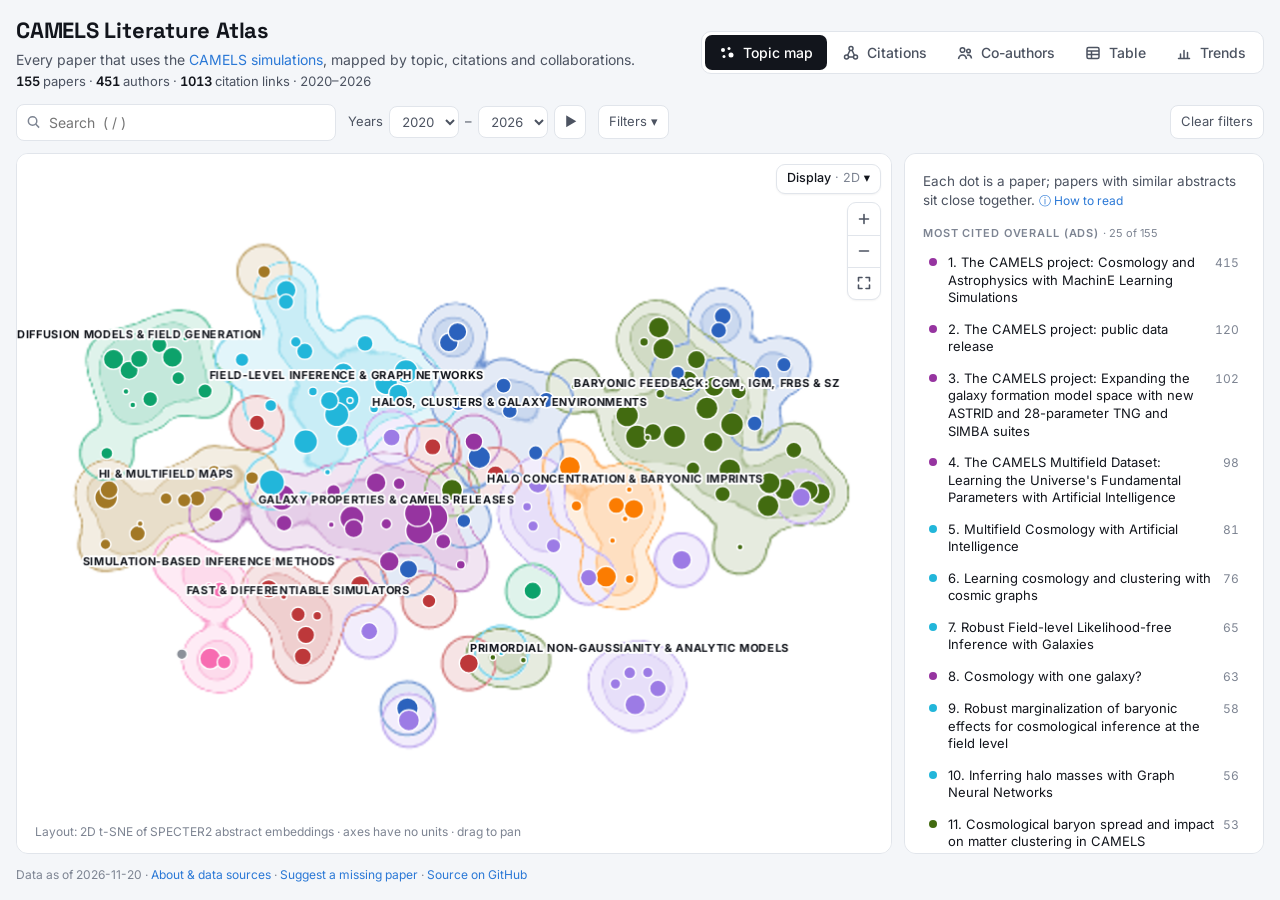
==== commit 65b0d38d: "Page: phone layout - compact header, tall map, table as cards On screens up to 600 px wide (desktop " ====
--- a/camels/index.html
+++ b/camels/index.html
@@ -260,6 +260,24 @@
   .tapcard:not([hidden]) { display: flex; }
 }
 @media (max-width: 600px) {
+  /* phones: compact header, a tall map, and the table as cards */
+  .tagline { display: none; }
+  body.nofilter #reset { display: none; }   /* "Clear filters" only when a filter is active */
+  .stage { height: 78vh; height: 78svh; min-height: 420px; }
+  .ptable, .ptable tbody { display: block; }
+  .ptable thead tr { display: flex; flex-wrap: wrap; gap: 4px; padding: 8px 10px; border-bottom: 1px solid var(--line); }
+  .ptable th { position: static; border: 0; padding: 0; background: none; }
+  .ptable th button { padding: 3px 9px; border: 1px solid var(--line); border-radius: 999px; font-weight: 500; }
+  .ptable th:nth-child(5), .ptable th:nth-child(7), .ptable td:nth-child(5), .ptable td:nth-child(7) { display: none; }
+  .ptable tbody tr { display: flex; flex-wrap: wrap; align-items: baseline; padding: 9px 12px; border-bottom: 1px solid var(--line); }
+  .ptable td { border: 0; padding: 0; min-width: 0; max-width: none; text-align: left; }
+  .ptable td.tt { flex: 0 0 100%; min-width: 0; margin-bottom: 3px; }
+  .ptable td:nth-child(n+2) { font-size: 12px; color: var(--ink-2); }
+  .ptable td:nth-child(2) { order: 1; max-width: 48%; }        /* first author · year · citations · topic */
+  .ptable td:nth-child(3) { order: 2; } .ptable td:nth-child(6) { order: 3; }
+  .ptable td:nth-child(4) { order: 4; flex: 0 0 100%; margin-top: 2px; }   /* the topic on its own line */
+  .ptable td:nth-child(3)::before, .ptable td:nth-child(6)::before { content: "·"; margin: 0 6px; color: var(--muted); }
+  .ptable td:nth-child(6)::after { content: " citations"; }
   .field label[for^="f-"] { position: absolute; width: 1px; height: 1px; overflow: hidden; clip: rect(0 0 0 0); }
   .frow .field { flex: 1 1 100%; } .frow select { width: 100%; max-width: none; }
   .search { flex-basis: 100%; max-width: none; }
@@ -906,9 +924,10 @@
   // a name on the map; skipped if it would overlap one already drawn (unless forced: the selected item).
   // pill: on a translucent rounded background, readable over dense dots and lines (networks); otherwise a
   // thin halo (the topic-map region names)
-  const label = (txt, x, y, font, align, tries, force, pill) => {
+  const label = (txt, x, y, font, align, tries, force, pill, inside) => {
     ctx.font = font; ctx.textAlign = align || 'center';
     const w = ctx.measureText(txt).width, h = 15;
+    if (inside && align !== 'left') x = Math.min(W - 6 - w / 2, Math.max(6 + w / 2, x));   // keep the whole name on screen
     for (const dy of tries || [0]) {
       const x0 = align === 'left' ? x : x - w / 2, b = { x0: x0 - 3, x1: x0 + w + 3, y0: y + dy - h / 2, y1: y + dy + h / 2 };
       if (!force && hits(b)) continue;
@@ -921,11 +940,12 @@
     }
   };
   const fB = css('--f-body');
-  if (S.view === 'topics' && !F) {
+  // on phones the topic names only fit once zoomed in a little
+  if (S.view === 'topics' && !F && !(W < 600 && T.k < 2.5 * fitK)) {
     const regionStyle = !lay.is3d && S.colorBy === 'topic';   // atlas islands: names styled like map regions
     if (regionStyle) ctx.letterSpacing = '0.06em';
-    labels.forEach(l => { if (S.on.has(l.k)) label(regionStyle ? l.name.toUpperCase() : l.name, T.applyX(l.x), T.applyY(l.y) - 24,
-      (regionStyle ? '700 11px ' : '600 13px ') + fB, 'center', [0, -16, 16, -32, 32, -48, 48, -64, 64]); });
+    labels.forEach(l => { if (S.on.has(l.k) && !(W < 600 && (T.applyX(l.x) < 0 || T.applyX(l.x) > W))) label(regionStyle ? l.name.toUpperCase() : l.name, T.applyX(l.x), T.applyY(l.y) - 24,
+      (regionStyle ? '700 11px ' : '600 13px ') + fB, 'center', [0, -16, 16, -32, 32, -48, 48, -64, 64], false, false, W < 600); });
     ctx.letterSpacing = '0px';
   }
   if (S.view === 'coauthors') {
@@ -1395,6 +1415,7 @@
   $('active').innerHTML = chips.map(([k, l]) => `<button class="achip" data-clear="${k}" title="Remove this filter">${esc(l)} <span aria-hidden="true">×</span></button>`).join('');
   const n = chips.filter(c => c[0] !== 'years').length;
   $('fcount').textContent = n ? `· ${n}` : '';
+  document.body.classList.toggle('nofilter', !chips.length && !S.q.trim());   // phones hide "Clear filters" then
 }
 $('active').addEventListener('click', e => {
   const b = e.target.closest('[data-clear]'); if (!b) return;
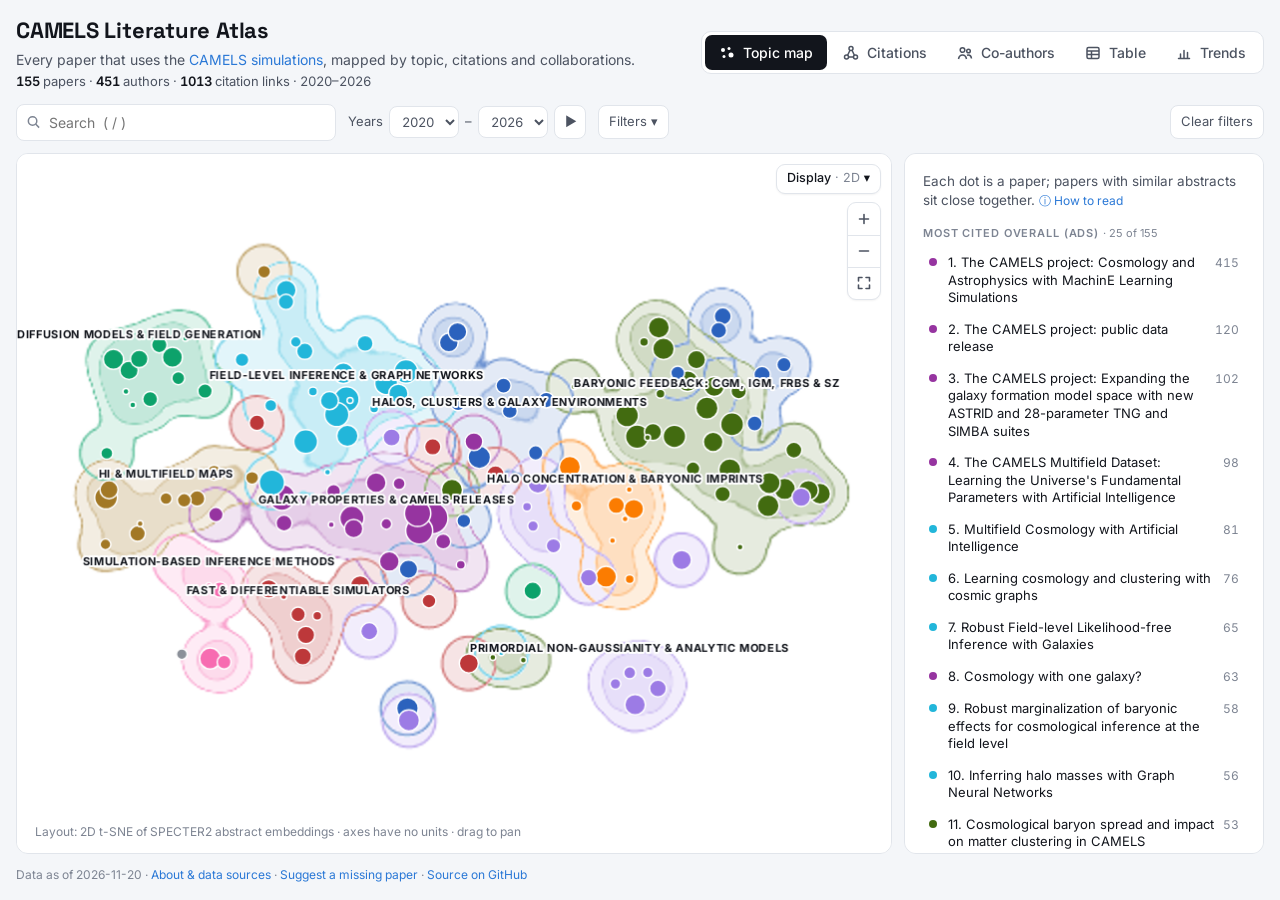
==== commit d8244c78: "Page: Trends - legend in stack order, Counts/Share switch, faded current year - the legend lists the" ====
--- a/camels/index.html
+++ b/camels/index.html
@@ -144,6 +144,9 @@
 .trendswrap .ttot { fill: var(--ink-2); font-size: 11.5px; font-weight: 600; font-variant-numeric: tabular-nums; }
 .trendswrap .tseg { cursor: pointer; stroke: var(--surface); stroke-width: 1; }
 .trendswrap .tseg:hover { opacity: .8; }
+.trendswrap .tseg.partial { opacity: .55; }   /* the current year, not over yet */
+.trendswrap .tseg.partial:hover { opacity: .45; }
+.trbtns { display: flex; flex-wrap: wrap; gap: 8px; }
 .tlegend { display: flex; flex-wrap: wrap; gap: 6px 14px; margin-top: 6px; font-size: 12px; color: var(--ink-2); }
 .tleg { display: inline-flex; align-items: center; gap: 6px; }
 .tleg i { width: 10px; height: 10px; border-radius: 3px; }
@@ -1343,7 +1346,7 @@
 about.addEventListener('click', e => { if (e.target === about) about.close(); });
 
 // ---------- trends view: papers per year, stacked by topic, method or suite ----------
-const TR = { by: 'topic' };
+const TR = { by: 'topic', share: false };   // share: each year as 100%
 function trendSeries() {
   if (TR.by === 'topic') return TOP.map((name, k) => ({ label: name, color: `var(--t${k})`, match: p => p.k === k,
     apply: () => { S.on = new Set([k]); renderLegend(); } })).filter(s => P.some(s.match));
@@ -1362,26 +1365,31 @@
   const tot = yrs.map(y => P.filter(p => pOn[p.i] && p.y === y).length);
   const ww = Math.max(320, wrap.clientWidth - 40), hh = Math.max(220, Math.min(420, wrap.clientHeight - 190));
   const ml = 40, mr = 8, mt = 22, mb = 26, iw = ww - ml - mr, ih = hh - mt - mb;
-  const maxV = Math.max(1, ...cnt.map(r => r.reduce((a, b) => a + b, 0)));
-  const step = [1, 2, 5, 10, 20, 25, 50, 100].find(s => maxV / s <= 6) || 200, top = Math.ceil(maxV / step) * step;
+  // Share: each segment as a fraction of its year's segments (for topics that is the year's papers)
+  const sums = cnt.map(r => r.reduce((a, b) => a + b, 0)), val = (yi, si) => TR.share ? (sums[yi] ? cnt[yi][si] / sums[yi] : 0) : cnt[yi][si];
+  const maxV = TR.share ? 1 : Math.max(1, ...sums);
+  const step = TR.share ? 0.25 : [1, 2, 5, 10, 20, 25, 50, 100].find(s => maxV / s <= 6) || 200, top = TR.share ? 1 : Math.ceil(maxV / step) * step;
   const yS = v => mt + ih - v / top * ih, band = iw / Math.max(1, yrs.length), bw = Math.min(64, band * 0.62);
   let g = '';
-  for (let v = 0; v <= top; v += step) g += `<line x1="${ml}" x2="${ww - mr}" y1="${yS(v)}" y2="${yS(v)}" class="tgrid"/><text x="${ml - 6}" y="${yS(v) + 4}" text-anchor="end" class="tax">${v}</text>`;
+  for (let v = 0; v <= top + 1e-9; v += step) g += `<line x1="${ml}" x2="${ww - mr}" y1="${yS(v)}" y2="${yS(v)}" class="tgrid"/><text x="${ml - 6}" y="${yS(v) + 4}" text-anchor="end" class="tax">${TR.share ? Math.round(v * 100) + '%' : v}</text>`;
   let bars = '';
   yrs.forEach((y, yi) => {
     const x = ml + yi * band + (band - bw) / 2; let acc = 0;
+    const partial = y === nowY ? ' partial' : '';   // the current year is not over: drawn faded
     series.forEach((s, si) => {
-      const v = cnt[yi][si]; if (!v) return;
+      const v = val(yi, si); if (!v) return;
       const y1 = yS(acc + v), y0 = yS(acc); acc += v;
-      bars += `<rect x="${x}" y="${y1}" width="${bw}" height="${Math.max(1, y0 - y1 - 2)}" rx="2" fill="${s.color}" data-y="${y}" data-s="${si}" data-v="${v}" class="tseg"/>`;
+      bars += `<rect x="${x}" y="${y1}" width="${bw}" height="${Math.max(1, y0 - y1 - 2)}" rx="2" fill="${s.color}" data-y="${y}" data-s="${si}" data-v="${cnt[yi][si]}" data-pct="${sums[yi] ? Math.round(100 * cnt[yi][si] / sums[yi]) : 0}" class="tseg${partial}"/>`;
     });
     bars += `<text x="${x + bw / 2}" y="${yS(acc) - 6}" text-anchor="middle" class="ttot">${tot[yi]}</text>`;
     bars += `<text x="${x + bw / 2}" y="${hh - 8}" text-anchor="middle" class="tax">${y}${y === nowY ? ' (to date)' : ''}</text>`;
   });
   const opts = ['topic', 'method', 'suite'].map(b => `<button type="button" data-by="${b}" aria-pressed="${TR.by === b}">${b[0].toUpperCase() + b.slice(1)}</button>`).join('');
-  const legend = series.map((s, si) => { const n = cnt.reduce((a, r) => a + r[si], 0);
+  const modes = [['0', 'Counts'], ['1', 'Share']].map(([v, l]) => `<button type="button" data-share="${v}" aria-pressed="${TR.share === (v === '1')}">${l}</button>`).join('');
+  // the legend lists the series top to bottom, as they are stacked
+  const legend = series.map((s, si) => [s, si]).reverse().map(([s, si]) => { const n = cnt.reduce((a, r) => a + r[si], 0);
     return n ? `<span class="tleg"><i style="background:${s.color}"></i>${esc(s.label)} <span class="n">${n}</span></span>` : ''; }).join('');
-  wrap.innerHTML = `<div class="trhead"><h3>Papers per year</h3><div class="dimtoggle" role="group" aria-label="Split by">${opts}</div></div>
+  wrap.innerHTML = `<div class="trhead"><h3>Papers per year${TR.share ? ' (share)' : ''}</h3><div class="trbtns"><div class="dimtoggle" role="group" aria-label="Counts or share">${modes}</div><div class="dimtoggle" role="group" aria-label="Split by">${opts}</div></div></div>
     <svg width="${ww}" height="${hh}" viewBox="0 0 ${ww} ${hh}" role="img" aria-label="Stacked bar chart of papers per year by ${TR.by}">${g}${bars}</svg>
     <div class="tlegend">${legend}</div>
     <p class="tnote">Numbers above the bars count papers${TR.by !== 'topic' ? `; a paper with several ${TR.by === 'method' ? 'methods' : 'suites'} appears in each of its segments` : ''}. ${yrs.includes(nowY) ? nowY + ' is partial (data as of ' + D.fetched + '). ' : ''}Click a segment to list those papers.</p>`;
@@ -1390,6 +1398,8 @@
 $('trendswrap').addEventListener('click', e => {
   const b = e.target.closest('button[data-by]');
   if (b) { TR.by = b.dataset.by; renderTrends(); const nb = $('trendswrap').querySelector(`button[data-by="${TR.by}"]`); if (nb) nb.focus(); return; }
+  const m = e.target.closest('button[data-share]');
+  if (m) { TR.share = m.dataset.share === '1'; renderTrends(); const nb = $('trendswrap').querySelector(`button[data-share="${m.dataset.share}"]`); if (nb) nb.focus(); return; }
   const r = e.target.closest('rect.tseg'); if (!r) return;
   const s = $('trendswrap')._series[+r.dataset.s], y = +r.dataset.y;
   if (!s.apply) return;
@@ -1399,7 +1409,7 @@
 $('trendswrap').addEventListener('mousemove', e => {
   const r = e.target.closest('rect.tseg'); if (!r) { hideTip(); return; }
   const s = $('trendswrap')._series[+r.dataset.s], box = stage.getBoundingClientRect();
-  tip.innerHTML = `${esc(s.label)}<small>${r.dataset.y}: ${r.dataset.v} paper${r.dataset.v === '1' ? '' : 's'}${s.apply ? ' · click to list them' : ''}</small>`;
+  tip.innerHTML = `${esc(s.label)}<small>${r.dataset.y}: ${r.dataset.v} paper${r.dataset.v === '1' ? '' : 's'} (${r.dataset.pct}% of the year)${s.apply ? ' · click to list them' : ''}</small>`;
   tip.hidden = false; tip.style.left = Math.min(box.width - tip.offsetWidth - 8, e.clientX - box.left + 14) + 'px'; tip.style.top = (e.clientY - box.top + 14) + 'px';
 });
 $('trendswrap').addEventListener('mouseleave', hideTip);
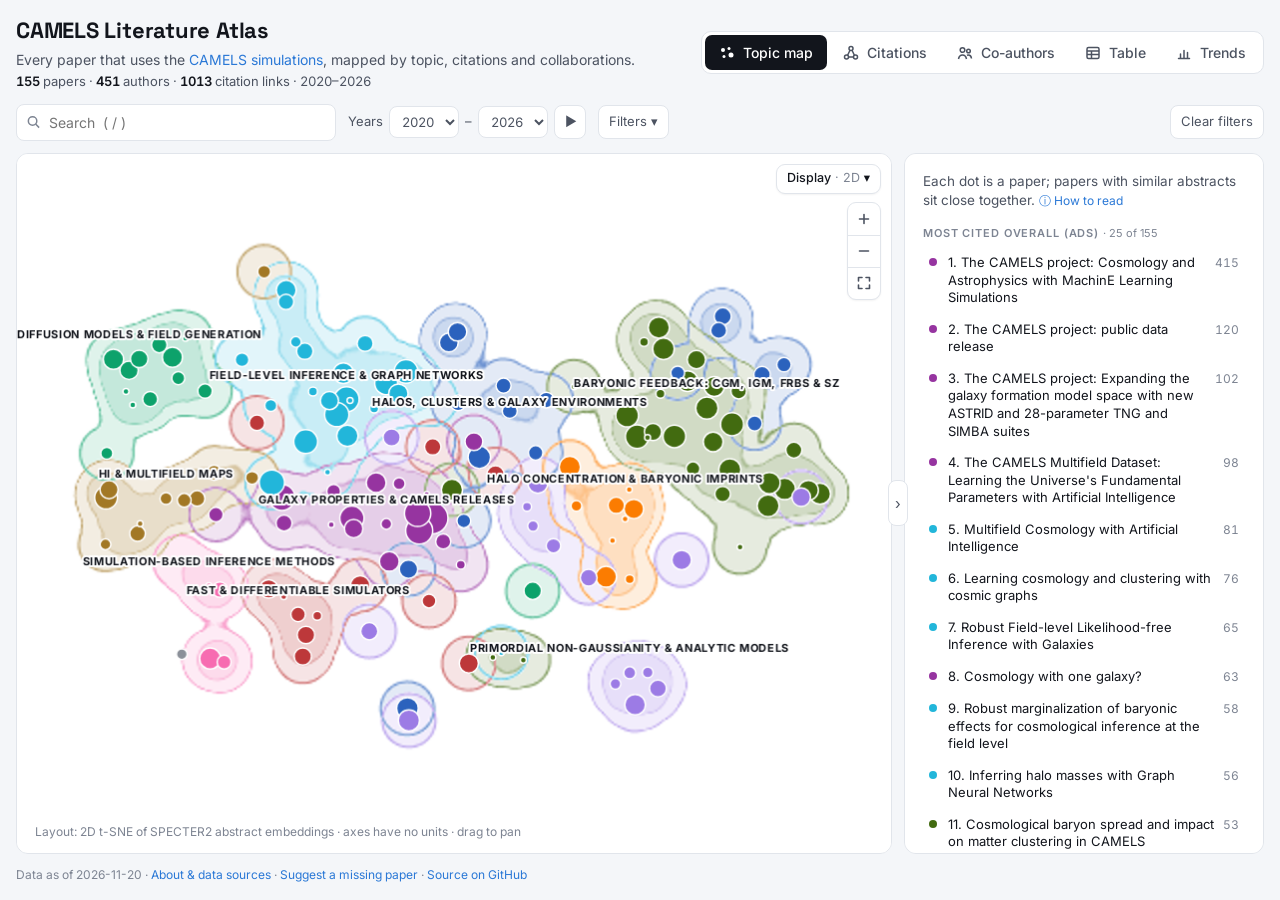
==== commit 4052f063: "Page: abstract before authors, "+N more" authors; collapsible side panel - paper panel: the abstract" ====
--- a/camels/index.html
+++ b/camels/index.html
@@ -164,8 +164,13 @@
 .ptable td.tt { min-width: 280px; color: var(--ink); line-height: 1.35; }
 .ptable td.sm { color: var(--ink-2); font-size: 12px; }
 .ptable td.one { white-space: nowrap; overflow: hidden; text-overflow: ellipsis; max-width: 145px; }
-@media (max-width: 1360px) { .ptable td.tt { min-width: 200px; } .ptable td.one { max-width: 120px; } }
+@media (max-width: 1360px) { .ptable td.tt { min-width: 200px; } .ptable td.one { max-width: 120px; } .ptable td.tp { min-width: 125px; } .ptable td.mt { min-width: 182px; max-width: 190px; } .ptable td.tt { min-width: 180px; } }
 .ptable tbody tr { cursor: pointer; }
+.ptable tbody tr:nth-child(even) { background: color-mix(in srgb, var(--ink) 4%, transparent); }   /* zebra; hover/selection below win */
+.ptable td.tp { min-width: 150px; max-width: 170px; line-height: 1.3; }
+.ptable td.mt { min-width: 190px; max-width: 215px; line-height: 1.2; }
+.mtag { display: inline-block; margin: 1px 4px 2px 0; padding: 0 6px; border: 1px solid var(--line); border-radius: 9px;
+  font-size: 11px; line-height: 15px; padding-top: 1px; padding-bottom: 1px; color: var(--ink-2); background: var(--surface); }   /* long names wrap inside the tag */
 .ptable tbody tr:hover { background: var(--wash); }
 .ptable tbody tr[aria-selected="true"] { background: var(--wash); box-shadow: inset 3px 0 0 var(--accent); }
 .ptable tbody tr:focus-visible { outline: 2px solid var(--accent); outline-offset: -2px; }
@@ -187,7 +192,14 @@
 .chip[aria-pressed="false"] i { background: transparent !important; box-shadow: inset 0 0 0 1.5px var(--muted); }
 .chip .n { color: var(--muted); font-variant-numeric: tabular-nums; }
 
-main { flex: 1; min-height: 0; display: grid; grid-template-columns: minmax(0, 1fr) 360px; gap: 12px; }
+main { flex: 1; min-height: 0; display: grid; grid-template-columns: minmax(0, 1fr) 360px; gap: 12px; position: relative; }
+/* the side panel can be collapsed on wide screens: a small tab on the edge between map and panel */
+.paneltab { position: absolute; top: 50%; right: 366px; transform: translate(50%, -50%); z-index: 3; width: 20px; height: 46px; padding: 0;
+  border: 1px solid var(--line); border-radius: 8px; background: var(--surface); color: var(--ink-2); font-size: 15px; line-height: 1; cursor: pointer; }
+.paneltab:hover, .paneltab:focus-visible { color: var(--ink); border-color: var(--ink-2); }
+body.nopanel main { grid-template-columns: minmax(0, 1fr) 0; gap: 0; }
+body.nopanel aside { display: none; }
+body.nopanel .paneltab { right: 0; transform: translate(0, -50%); border-radius: 8px 0 0 8px; border-right: 0; }
 .stage { position: relative; background: var(--surface); border: 1px solid var(--line); border-radius: 12px; overflow: hidden; min-height: 420px; }
 canvas { display: block; width: 100%; height: 100%; cursor: grab; touch-action: none; }
 canvas.hovering { cursor: pointer; }
@@ -231,6 +243,7 @@
 .names { display: flex; flex-wrap: wrap; gap: 4px; }
 .names button { border: 1px solid var(--line); background: transparent; border-radius: 6px; padding: 2px 7px; font-size: 12.5px; cursor: pointer; color: var(--ink); }
 .names button:hover { background: var(--wash); border-color: var(--accent); }
+.names button.more { border-style: dashed; color: var(--accent); }
 .list { list-style: none; margin: 0; padding: 0; display: flex; flex-direction: column; }
 .list button { width: 100%; text-align: left; border: 0; background: transparent; padding: 7px 6px; border-radius: 6px; cursor: pointer;
   display: grid; grid-template-columns: 10px minmax(0, 1fr) auto; gap: 9px; align-items: baseline; }
@@ -252,6 +265,8 @@
 footer { font-size: 12px; color: var(--muted); }
 
 @media (max-width: 880px) {
+  .paneltab { display: none; }   /* the panel is below the map here */
+  body.nopanel main { grid-template-columns: minmax(0, 1fr); gap: 12px; } body.nopanel aside { display: block; }
   body { height: auto; }
   main { grid-template-columns: minmax(0, 1fr); }
   .stage { height: 62vh; min-height: 380px; }
@@ -368,6 +383,7 @@
     <div class="playyear" id="playyear" hidden aria-live="polite"></div>
     <div class="tapcard" id="tapcard" hidden><span class="tt" id="tapcard-t"></span><button class="ghost" id="tapcard-go">Details ↓</button><button class="ghost" id="tapcard-x" aria-label="Close">×</button></div>
   </div>
+  <button class="paneltab" id="paneltab" type="button" aria-controls="panel" aria-expanded="true" title="Hide the side panel">›</button>
   <aside id="panel" aria-live="polite"></aside>
 </main>
 <footer id="foot"></footer>
@@ -1103,6 +1119,11 @@
     `What is wrong?\n- [ ] Wrong topic\n- [ ] Wrong or missing tags\n- [ ] Missing or wrong citation links\n- [ ] Wrong date, authors or link\n- [ ] Other\n\nDetails (what should it be?):\n\n`);
 }
 const missingUrl = () => newIssue('Missing paper: ', `**Title:**\n**arXiv ID or DOI:**\n\nNote: the atlas lists the papers on the ${NAME} publications page (${PUBS}). If the paper is missing there too, it may need to be added to that page first.\n`);
+// a paper's authors: the first AU_SHOWN, then a "+N more" button that lists the rest (for that paper)
+const AU_SHOWN = 8; let auAll = -1;
+const authorList = p => { const all = auAll === p.i || p.au.length <= AU_SHOWN + 1, list = all ? p.au : p.au.slice(0, AU_SHOWN);
+  return `<div><h3>${p.au.length} author${p.au.length > 1 ? 's' : ''}</h3><div class="names">${list.map(a => `<button data-a="${a}">${esc(AU[a].name)}</button>`).join('')}${
+    all ? '' : `<button class="more" data-allau="${p.i}" aria-label="Show all ${p.au.length} authors">+${p.au.length - AU_SHOWN} more</button>`}</div></div>`; };
 function paperPanel(i) {
   const p = P[i];
   const venue = p.v && p.v !== p.lk ? `<span>${esc(p.v)}</span>` : '';
@@ -1111,8 +1132,8 @@
     <h2>${esc(p.t)}</h2>
     <div class="meta">${safeUrl(p.url) ? `<a href="${esc(safeUrl(p.url))}" target="_blank" rel="noopener">${esc(p.lk)}</a>` : `<span>${esc(p.lk)}</span>`}<span>${p.dq ? esc(p.y) + ' (estimated from list position)' : esc(p.d)}</span>${venue}${p.bib ? `<a href="https://ui.adsabs.harvard.edu/abs/${encodeURIComponent(p.bib)}/abstract" target="_blank" rel="noopener">${p.c} citations (ADS)</a>` : `<span>${p.cs === 2 ? 'Citations unknown' : p.c + ' citations (Semantic Scholar)'}</span>`}</div>
     ${tagBlock(p)}
-    <div><h3>${p.au.length} author${p.au.length > 1 ? 's' : ''}</h3><div class="names">${p.au.map(a => `<button data-a="${a}">${esc(AU[a].name)}</button>`).join('')}</div></div>
     <div><h3>Abstract</h3>${p.ab && p.abx ? `<p class="abstract">${esc(p.ab)} … <a href="https://ui.adsabs.harvard.edu/abs/${encodeURIComponent(p.bib)}/abstract" target="_blank" rel="noopener">Read the full abstract on ADS</a></p>` : p.ab ? `<p class="abstract">${esc(p.ab)}</p>` : '<p>No abstract available. Use the link above to read the full text.</p>'}</div>
+    ${authorList(p)}
     ${p.sim && p.sim.l.length ? `<div><h3>Most similar papers <span style="text-transform:none;letter-spacing:0;font-weight:400">· by ${p.sim.k === 'e' ? 'abstract embedding (1 = identical)' : 'shared words (no embedding available)'}</span></h3><ul class="list">${p.sim.l.map(([j, s]) =>
       `<li><button data-p="${j}">${dot(P[j].k)}<span class="tt">${esc(P[j].t)}</span><span class="num">${s.toFixed(3)}</span></button></li>`).join('')}</ul></div>` : ''}
     <div><h3>${p.rm && !p.r.length ? 'Cites' : `Cites ${p.r.length} ${NAME} paper${p.r.length === 1 ? '' : 's'}`}</h3>${p.rm ? `<p class="tagnote">${p.r.length ? 'This list may be incomplete: ' : ''}The reference list of this ${p.lk && /thesis|project/i.test(p.lk) ? 'work' : 'paper'} is not yet available from ADS or Semantic Scholar${p.r.length ? '.' : `, so the ${NAME} papers it cites are unknown.`}</p>` : ''}${p.r.length ? `<ul class="list">${p.r.slice().sort((a, b) => P[b].d.localeCompare(P[a].d)).map(j => pItem(j, shares(j, p.i))).join('')}</ul>` : (p.rm ? '' : '<p>None found.</p>')}</div>
@@ -1135,6 +1156,10 @@
 function renderPanel() { if (!S.sel) overview(); else if (S.sel.kind === 'p') paperPanel(S.sel.i); else authorPanel(S.sel.i); panel.scrollTop = 0; }
 panel.addEventListener('click', e => {
   const b = e.target.closest('button'); if (!b) return;
+  if (b.dataset.allau !== undefined) {   // "+N more" authors: list them all, focus the first newly shown one
+    const y = panel.scrollTop; auAll = +b.dataset.allau; renderPanel(); panel.scrollTop = y;
+    const nb = panel.querySelectorAll('.names button[data-a]')[AU_SHOWN]; if (nb) nb.focus({ preventScroll: true }); return;
+  }
   if (b.dataset.copy !== undefined) {
     track('atlas_copy_link', { kind: S.sel ? S.sel.kind : '' });
     const done = ok => { b.textContent = ok ? 'Copied ✓' : 'Copy failed'; setTimeout(() => { b.textContent = 'Copy link'; }, 1600); };
@@ -1152,7 +1177,18 @@
   else if (b.dataset.p) select({ kind: 'p', i: +b.dataset.p });
   else if (b.dataset.a) select({ kind: 'a', i: +b.dataset.a });
 });
-function select(s) { S.sel = s; renderPanel(); draw(); if (S.view === 'table') markTableSelection(); tapCard(); writeHash(true); }
+// the side panel can be collapsed on wide screens (remembered in this browser); selecting something opens it
+let panelOpen = true;
+try { panelOpen = localStorage.getItem('atlasPanel') !== '0'; } catch (e) {}
+function setPanel(open) {
+  panelOpen = open; document.body.classList.toggle('nopanel', !open);
+  const t = $('paneltab'); t.textContent = open ? '›' : '‹'; t.setAttribute('aria-expanded', open);
+  t.title = t.ariaLabel = open ? 'Hide the side panel' : 'Show the side panel';
+  try { localStorage.setItem('atlasPanel', open ? '1' : '0'); } catch (e) {}
+}
+$('paneltab').addEventListener('click', () => setPanel(!panelOpen));
+setPanel(panelOpen);
+function select(s) { if (s && !panelOpen && !narrow()) setPanel(true); S.sel = s; renderPanel(); draw(); if (S.view === 'table') markTableSelection(); tapCard(); writeHash(true); }
 // narrow screens: the details panel is below the map, so show a small card on the map after a tap
 const narrow = () => matchMedia('(max-width: 880px)').matches;
 function tapCard() {
@@ -1165,14 +1201,15 @@
 $('tapcard-x').addEventListener('click', () => { $('tapcard').hidden = true; });
 
 // ---------- table view (accessible alternative to the canvas views)
+const tableMethods = p => (p.tg ? p.tg.m : []).filter(m => m !== 'No ML');
 const COLS = [
   { k: 't', label: 'Title', v: p => p.t, show: p => esc(p.t) + (p.nw ? ' <span class="newb">New</span>' : ''), cls: 'tt', html: true },
   { k: 'a', label: 'First author', v: p => p.au.length ? AU[p.au[0]].name : '', show: p => { const n = p.au.length ? AU[p.au[0]].name : '';
       return `<span title="${esc(n)}${p.au.length > 1 ? ` + ${p.au.length - 1} more` : ''}">${esc(n)}</span>`; }, cls: 'sm one', html: true },
   { k: 'y', label: 'Year', v: p => p.d, show: p => p.dq ? p.y + '*' : p.y, cls: 'num' },
-  { k: 'k', label: 'Topic', v: p => TOP[p.k], show: p => `<span title="${esc(TOP[p.k])}"><i style="background:var(--t${p.k})"></i>${esc((D.topicsShort || TOP)[p.k])}</span>`, cls: 'sm one', html: true },
-  { k: 'm', label: 'Methods', v: p => p.tg ? p.tg.m.join(', ') : '', show: p => { const m = p.tg ? p.tg.m.join(', ') : '';
-      return `<span title="${esc(m)}">${esc(m)}</span>`; }, cls: 'sm one', html: true },
+  { k: 'k', label: 'Topic', v: p => TOP[p.k], show: p => `<span title="${esc(TOP[p.k])}"><i style="background:var(--t${p.k})"></i>${esc((D.topicsShort || TOP)[p.k])}</span>`, cls: 'sm tp', html: true },
+  // methods as small tags; "No ML" (the absence of a method) is left out here (it stays in filters, panel, downloads)
+  { k: 'm', label: 'Methods', v: p => tableMethods(p).join(', '), show: p => tableMethods(p).map(m => `<span class="mtag">${esc(m)}</span>`).join(''), cls: 'sm mt', html: true },
   { k: 'c', label: 'Citations', v: p => p.cs === 2 ? -1 : p.c, show: p => p.cs === 2 ? '–' : p.c, cls: 'num', num: true },
   { k: 'ci', label: `In ${NAME}`, v: p => citeCount(p), cls: 'num', num: true },
 ];
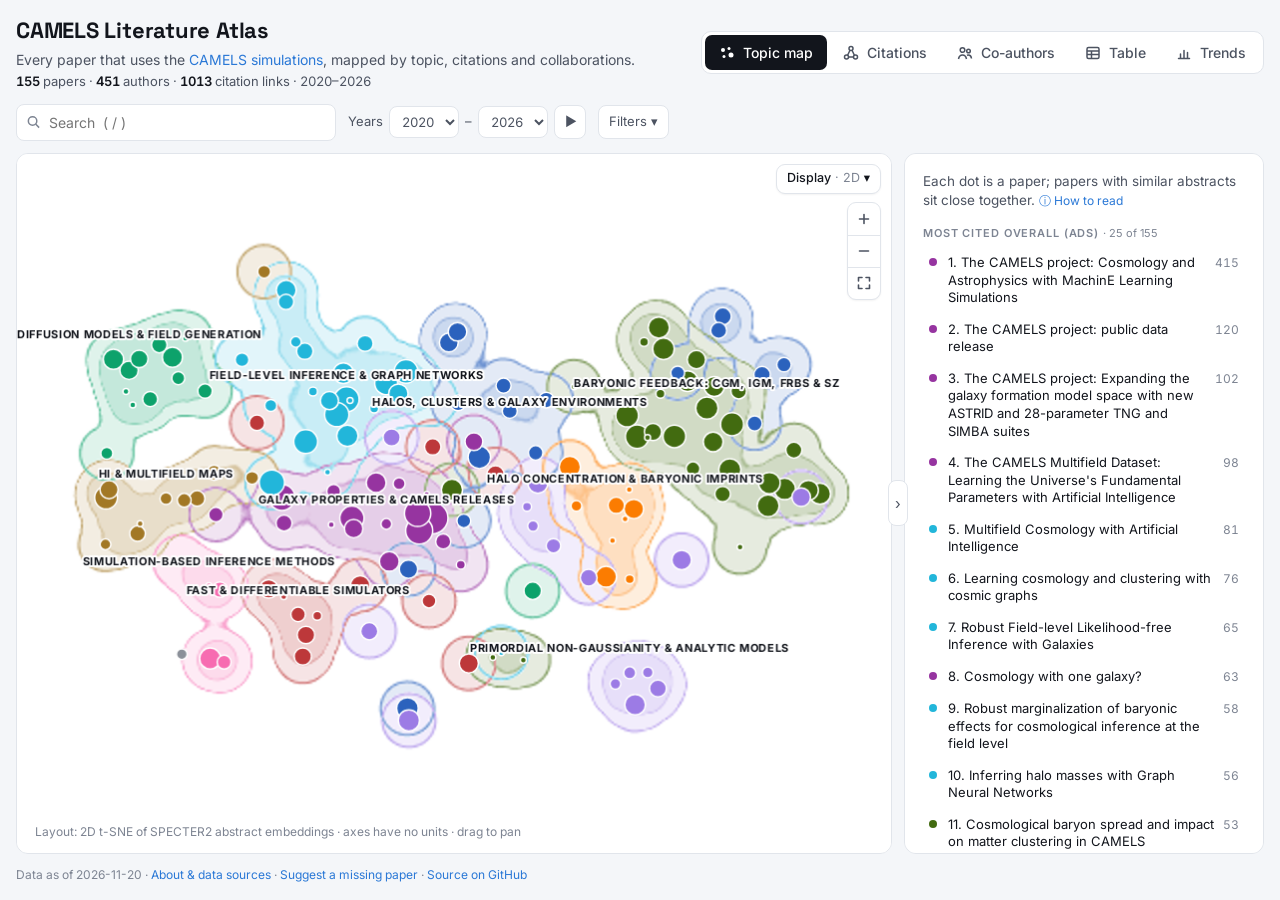
==== commit b781c7eb: "Page: calmer dark-mode islands, "Clear filters" only when needed, per-atlas icon - dark mode: the to" ====
--- a/camels/index.html
+++ b/camels/index.html
@@ -16,7 +16,7 @@
 <script async src="https://www.googletagmanager.com/gtag/js?id=G-XRRM15GMS9"></script>
 <script>window.dataLayer = window.dataLayer || []; function gtag(){dataLayer.push(arguments);} gtag('js', new Date()); gtag('config', 'G-XRRM15GMS9');</script>
 <title>CAMELS Literature Atlas</title>
-<link rel="icon" type="image/svg+xml" href="data:image/svg+xml,%3Csvg%20xmlns%3D%22http%3A//www.w3.org/2000/svg%22%20viewBox%3D%220%200%2032%2032%22%3E%3Crect%20width%3D%2232%22%20height%3D%2232%22%20rx%3D%227%22%20fill%3D%22%2312151c%22/%3E%3Cg%20stroke%3D%22%235b9cf0%22%20stroke-width%3D%221.6%22%20opacity%3D%22.8%22%3E%3Cpath%20d%3D%22M8%2022%20L14%2011%20L23%209%20M14%2011%20L19%2020%20L8%2022%20M19%2020%20L25%2023%22/%3E%3C/g%3E%3Cg%20fill%3D%22%235b9cf0%22%3E%3Ccircle%20cx%3D%228%22%20cy%3D%2222%22%20r%3D%222.6%22/%3E%3Ccircle%20cx%3D%2214%22%20cy%3D%2211%22%20r%3D%223.2%22/%3E%3Ccircle%20cx%3D%2223%22%20cy%3D%229%22%20r%3D%222.2%22/%3E%3Ccircle%20cx%3D%2219%22%20cy%3D%2220%22%20r%3D%222.8%22/%3E%3Ccircle%20cx%3D%2225%22%20cy%3D%2223%22%20r%3D%221.8%22/%3E%3C/g%3E%3C/svg%3E">
+<link rel="icon" type="image/svg+xml" href="data:image/svg+xml,%3Csvg%20xmlns%3D%22http%3A//www.w3.org/2000/svg%22%20viewBox%3D%220%200%2032%2032%22%3E%3Crect%20width%3D%2232%22%20height%3D%2232%22%20rx%3D%227%22%20fill%3D%22%2312151c%22/%3E%3Ctext%20x%3D%2216%22%20y%3D%2223%22%20text-anchor%3D%22middle%22%20font-family%3D%22Helvetica%2C%20Arial%2C%20sans-serif%22%20font-size%3D%2220%22%20font-weight%3D%22700%22%20fill%3D%22%235b9cf0%22%3EC%3C/text%3E%3C/svg%3E">
 <link rel="preconnect" href="https://fonts.googleapis.com">
 <link rel="stylesheet" href="https://fonts.googleapis.com/css2?family=Inter:wght@400;500;600&family=Space+Grotesk:wght@500;600;700&family=IBM+Plex+Mono:wght@400;500&display=swap">
 <style>
@@ -104,6 +104,7 @@
 .ftitle span { text-transform: none; letter-spacing: 0; font-weight: 400; }
 #dlwrap { position: relative; flex: none; }
 #reset { margin-left: auto; }
+body.nofilter #reset { display: none; }   /* "Clear filters" only when a filter or search is active */
 .dlmenu { position: absolute; right: 0; top: calc(100% + 4px); z-index: 5; display: flex; flex-direction: column; min-width: 170px;
   background: var(--surface); border: 1px solid var(--line); border-radius: 9px; box-shadow: 0 8px 24px rgba(0,0,0,.14); padding: 4px; }
 .dlmenu button { all: unset; padding: 7px 10px; border-radius: 6px; font-size: 13px; color: var(--ink); cursor: pointer; }
@@ -280,7 +281,6 @@
 @media (max-width: 600px) {
   /* phones: compact header, a tall map, and the table as cards */
   .tagline { display: none; }
-  body.nofilter #reset { display: none; }   /* "Clear filters" only when a filter is active */
   .stage { height: 78vh; height: 78svh; min-height: 420px; }
   .ptable, .ptable tbody { display: block; }
   .ptable thead tr { display: flex; flex-wrap: wrap; gap: 4px; padding: 8px 10px; border-bottom: 1px solid var(--line); }
@@ -825,6 +825,9 @@
     const tmp = document.createElement('canvas'); tmp.width = w; tmp.height = h;
     const tc = tmp.getContext('2d', { willReadFrequently: true });
     const R = sig * 2.6 / sc;
+    // dark mode: fainter outlines and fill (bright contours look busy on a dark background)
+    const dark = (s => (parseInt(s.slice(1, 3), 16) + parseInt(s.slice(3, 5), 16) + parseInt(s.slice(5, 7), 16)) / 3 < 100)(C.surface);
+    const LF = dark ? 0.5 : 1, FF = dark ? 0.8 : 1;
     for (let k = 0; k < TOP.length; k++) {
       if (/^Unassigned/.test(TOP[k])) continue;
       const mem = nodes.filter(n => on(n) && P[n.id].k === k);
@@ -842,8 +845,8 @@
       for (let p = 3; p < a.length; p += 4) {
         const v = a[p]; if (v < T1 - 10) continue;
         // soft fill (land, then a denser core) plus soft contour lines at both levels
-        const fill = 34 * smooth(T1 - 6, T1 + 6, v) + 28 * smooth(T2 - 10, T2 + 10, v);
-        const line = 150 * Math.max(0, 1 - Math.abs(v - T1) / 7) + 70 * Math.max(0, 1 - Math.abs(v - T2) / 9);
+        const fill = FF * (34 * smooth(T1 - 6, T1 + 6, v) + 28 * smooth(T2 - 10, T2 + 10, v));
+        const line = LF * (150 * Math.max(0, 1 - Math.abs(v - T1) / 7) + 70 * Math.max(0, 1 - Math.abs(v - T2) / 9));
         const al = Math.min(255, fill + line);
         if (al > od[p]) { od[p - 3] = rgb[0]; od[p - 2] = rgb[1]; od[p - 1] = rgb[2]; od[p] = al; }
       }
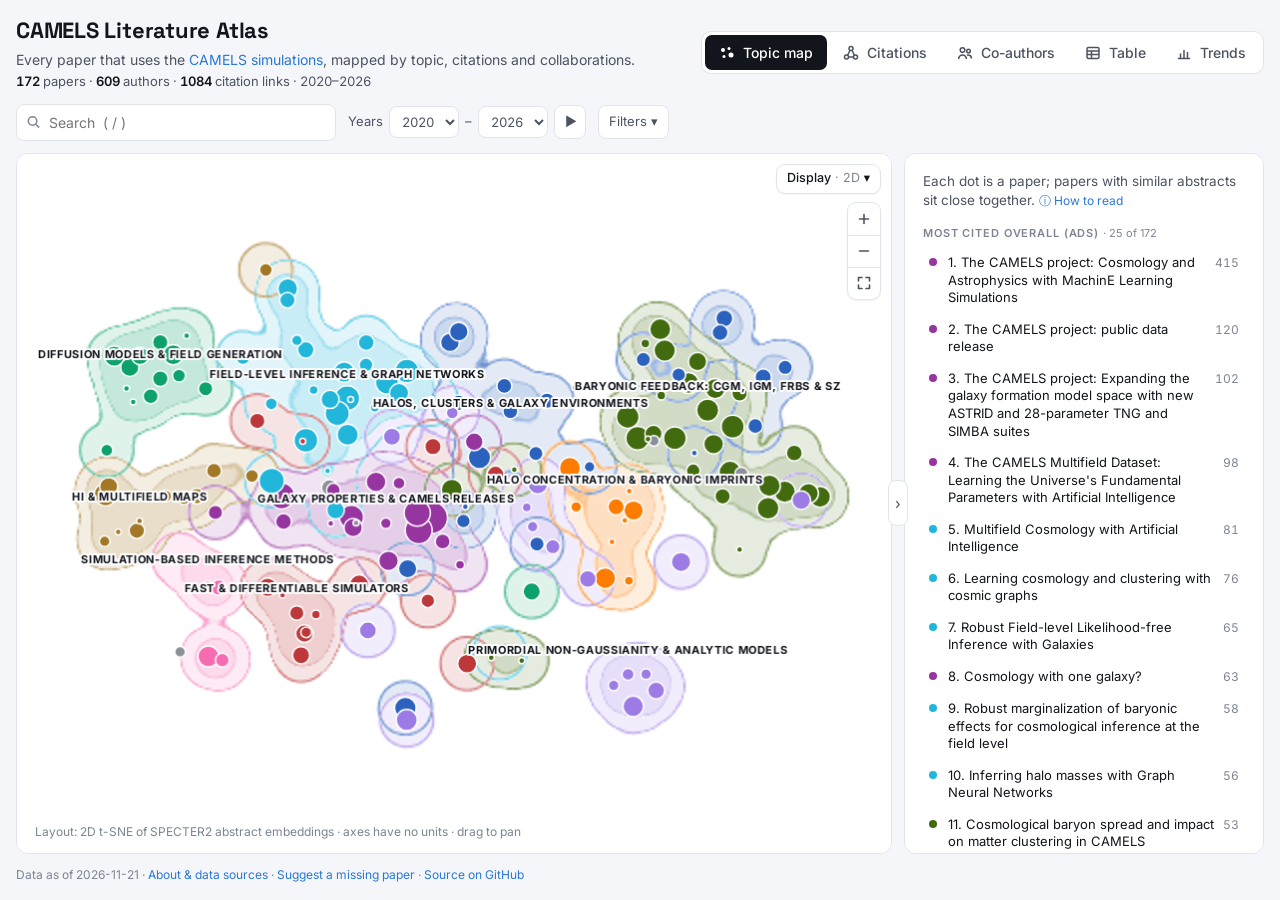
==== commit 7add860d: "Atlas update (2026-11-21)" ====
--- a/camels/index.html
+++ b/camels/index.html
@@ -3,9 +3,9 @@
 <head>
 <meta charset="utf-8">
 <meta name="viewport" content="width=device-width, initial-scale=1, viewport-fit=cover">
-<meta name="description" content="Interactive map of the 155 papers that use the CAMELS simulations: topics, citation network and co-author network.">
+<meta name="description" content="Interactive map of the 172 papers that use the CAMELS simulations: topics, citation network and co-author network.">
 <meta property="og:title" content="CAMELS Literature Atlas">
-<meta property="og:description" content="Interactive map of the 155 papers that use the CAMELS simulations: topics, citation network and co-author network.">
+<meta property="og:description" content="Interactive map of the 172 papers that use the CAMELS simulations: topics, citation network and co-author network.">
 <meta property="og:type" content="website">
 <meta property="og:url" content="https://franciscovillaescusa.github.io/literature-atlas/camels/">
 <meta property="og:image" content="https://franciscovillaescusa.github.io/literature-atlas/camels/preview.png">
@@ -392,7 +392,7 @@
   <div id="about-body"></div>
 </dialog>
 
-<script type="application/json" id="atlas-data">{"topics":["HI & multifield maps","Baryonic feedback: CGM, IGM, FRBs & SZ","Simulation-based inference methods","Primordial non-Gaussianity & analytic models","Fast & differentiable simulators","Diffusion models & field generation","Halos, clusters & galaxy environments","Galaxy properties & CAMELS releases","Field-level inference & graph networks","Halo concentration & baryonic imprints","Unassigned (new papers)"],"topicsShort":["HI & multifield","Baryonic feedback","SBI methods","Primordial NG","Fast simulators","Diffusion models","Halos & clusters","Galaxy properties","Field-level inference","Halo concentration","Unassigned"],"authors":["A. Cuceu","A. Kremin","A. Meisner","A. de la Macorra","Aaron B. Pearlman","Aaron Ouellette","Adam E. Lanman","Adrian E. Bayer","Aizhan Akhmetzhanova","Akshat Gupta","Alba Vega Alonso Tetilla","Aleksandra Ćiprijanović","Alessio Spurio Mancini","Alex A. Saoulis","Alexander Theis","Alice E. Matthews","Alice P. Curtin","Alice Pisani","Alina Sabyr","Alvio Renzini","Amanda Butler Contreras","Amanda Lue","Amy Smith","Ana M. G. Ferreira","Ana Maria Delgado","Andrea Lapi","Andrea Ravenni","Andrea Roncoli","Andrina Nicola","Anirvan Sengupta","Anna Ogorzalek","Annalisa Pillepich","Anne Moore","Anshul Kumar","Arnab Lahiry","Arnab Sarkar","Arne Thomsen","Aseem Paranjape","Atsushi J. Nishizawa","Aurel Schneider","Aurora Simionescu","Austen Gabrielpillai","Ayush Bharti","B. A. Weaver","B. M. Gaensler","Barnabás Póczos","Benjamin D. Oppenheimer","Benjamin Horowitz","Benjamin Joachimi","Benjamin Wandelt","Benjamin Zhang","Bingxiao Xu","Bitao Wang","Biwei Dai","Blakesley Burkhart","Bonny Y. Wang","Boon Kiat Oh","Boryana Hadzhiyska","Bradley W. Meyers","Brian Nord","C. Lamman","Caio B. de S. Nascimento","Calvin Leung","Cami Delgado","Camilla Pacifici","Canpo Su","Carolina Cuesta-Lazaro","Caroline Heneka","Caterina Doglioni","Chaitanya Chawak","ChangHoon Hahn","Charita Dellaporta","Charles C. Margossian","Chiara M. F. Mingarelli","Chihway Chang","Chirag Modi","Chloe Neufeld","Christian Kragh Jespersen","Christian Pedersen","Christina Kreisch","Christine Jones","Christopher C. Lovell","Christopher Carr","Christopher Marsden","Congyao Zhang","Cora Dvorkin","Core Francisco Park","Crescenzo Tortora","César Hernández-Aguayo","D. Bianchi","D. Brooks","D. Huterer","D. Schlegel","D. Sprayberry","Daisuke Nagai","Daniel Anglés-Alcázar","Daniel Bilsborrow","Daniel Foreman-Mackey","Daniel Roberts","David B. Robinson","David N. Spergel","David Vallés-Pérez","David W. Hogg","Davide Piras","Deaglan J. Bartlett","Debora Sijacki","Denise Lanzieri","Derek Inman","Desika Narayanan","Dhayaa Anbajagane","Digvijay Wadekar","Dingyi Zhao","Dionysios Karagiannis","Divij Sharma","Douglas P. Finkbeiner","Duncan Farrah","Dylan Nelson","E. Branchini","E. Chaussidon","E. Gaztañaga","E. Sanchez","Elena Giusarma","Elena Hernandez-Martinez","Elena Hernandez-Martınez","Elena Rasia","Eli Visbal","Elisa J. Gao","Elisabeth Krause","Ely Kerman","Emanuele Fondi","Emily Moser","Enikő Regős","Eric J. Baxter","Erwin T. Lau","Eugene Churazov","F. Prada","Fabio Fontanot","Fabrizio Gentile","Faizan G. Mohammad","Federica Ricci","Federico Bianchini","Federico Marinacci","Feng Yuan","Florian List","Francesco Shankar","Francesco Sinigaglia","Francisco Villaescusa-Navarro","François Lanusse","François Mernier","François-Xavier Briol","G. Gutierrez","G. Rossi","G. Tarlé","Gabriel Jung","Gabriel Kronberger","Gabriele Parimbelli","Gabriella Contardo","Gabriella De Lucia","Gilbert Holder","Giovanni Covone","Giulio Fabbian","Giulio Scelfo","Greg L. Bryan","Guido Cupani","H. K. Herrera-Alcantar","H. Zou","Hao Fu","Haochen Wang","Harrison Cook","Harry Desmond","Helen Shao","Henryk Haniewicz","Houjun Mo","I. Pérez-Ràfols","Ildar I. Khabibullin","Irina Zhuravleva","Isabel Medlock","J. Aguilar","J. Andrew Casey-Clyde","J. Colin Hill","J. E. Forero-Romero","J. Xavier Prochaska","James Kwon","James M. Sullivan","James O. Baldwin","Jean-Luc Starck","Jens Chluba","Ji-hoon Kim","Jiaming Pan","Jing Dou","Jo Dunkley","Joachim Harnois-Déraps","Jochen Weller","Joel Leja","Joel N. Bregman","John F. Wu","John K. Nino","John ZuHone","Jonathan Mercedes-Feliz","Joop Schaye","Jordan Krywonos","Jose Manuel Zorrilla Mantilla","Jose Manuel Zorrilla Matilla","Josh Borrow","Joshua S. Speagle","Joyce Caliendo","Juan Pablo Alfonzo","Jun-Young Lee","Jupiter Ding","K. J. Kwon","Kai Lehman","Kai Wang","Kaitlyn Shin","Kartheik Iyer","Karthik Mahesh Varadarajan","Katarina Kraljic","Kaze W. K. Wong","Kendrick Smith","Kentaro Nagamine","Kenzie Nimmo","Kevin Bandura","Khee-Gan Lee","Kito Liao","Kiyoshi W. Masui","Klaus Dolag","Kritti Sharma","Kunal Bhatia","Kunyao Zhao","L. Le Guillou","L. Raul Abramo","L. Samushia","L. Y. Aaron Yung","Labiba Zahin","Lars Hernquist","Laura Sommovigo","Laurence Perreault-Levasseur","Lawrence K. Saul","Leah Bigwood","Leander Thiele","Lehman H. Garrison","Leon V. E. Koopmans","Leslie K. Hunt","Liam Connor","Licia Verde","Lluis Mas-Ribas","Lordrick A. Kahinga","Lucia A. Perez","Luis C. Ho","Luis Fernando Machado Poletti Valle","Lukas Kammerer","Lumen Boco","M. Ishak","M. Landriau","M. Manera","M. Silvestrini","Maggie Voetberg","Manuel Arnés-Curto","Marc Huertas-Company","Marco Baldi","Marco Gatti","Marguerite Pierre","Mariangela Bernardi","Mark Vogelsberger","Martin Bourne","Maryam Hussaini","Masaya Yamamoto","Matteo Viel","Matthew C. Johnson","Matthew Gebhardt","Matthew Ho","Matthieu Schaller","Mattias Lazda","Mauricio Reyes-Hurtado","Mauro Rigo","Mawson W. Sammons","Max E. Lee","Maxim Markevitch","Megan Pirecki","Megan Taylor Tillman","Mehrabul Islam","Melanie Habouzit","Meredith Powell","Michael Eickenberg","Michael Kovač","Michele Liguori","Michelle Ntampaka","Miguel Arana-Catania","Mihir Kulkarni","Milena Valentini","Miles Cranmer","Ming Sun","Mohammad S. Mirakhor","Mohammadreza Ayromlou","Moritz Münchmeyer","Mufan Shao","N. Palanque-Delabrouille","Naomi Gluck","Naomi Saphra","Natalí S. M. de Santi","Nayantara Mudur","Neal Dalal","Neerav Kaushal","Nhut Truong","Niall Jeffrey","Nianyi Chen","Nicholas Battaglia","Nicholas Kern","Nicola Menci","Nicola R. Napolitano","Nicolas Cerardi","Nicolas Echeverri","Nicolas Echeverri Rojas","Nicolas Payot","Niklas Wahlström","Nina Gusinskaia","Ningyuan Huang","Norbert Werner","O. Lahav","Olive Ross","Oliver H. E. Philcox","Oliver Hahn","Omar Yehia","Orsolya E. Kovács","P. Doel","P. Martini","Pablo Araya-Araya","Pablo Lemos","Pablo Villanueva-Domingo","Patricia Iglesias-Navarro","Paul Torrey","Pedro G. Ferreira","Pengjie Zhang","Peter Melchior","Philipp Pilar","Pranjal R. S.","Premvijay Velmani","Priyanka Chakraborty","Priyanka Singh","Qi Guo","Qiusheng Gu","R. Henry Liu","R. Joyce","R. Miquel","Rachel Cleveland","Rachel S. Somerville","Rahul Kannan","Ralph P. Kraft","Raul E. Angulo","Richard Stiskalek","Robert McGibbon","Robert Reischke","Roberto Maiolino","Roberto Trotta","Romain Teyssier","Romeel Dave","Ronniy C. Joseph","Roy Friedman","Rupert A. C. Croft","Rüdiger Pakmor","S. Ahlen","S. BenZvi","S. Gontcho A Gontcho","S. Nadathur","Sadegh Khochfar","Safkat Zahir","Sagan Sutherland","Sambatra Andrianomena","Sammy Sharief","Sandro Tacchella","Satvik Mishra","Serafina Di Gioia","Sergio Contreras","Sergio Martin-Alvarez","Sheng-Chieh Lin","Shihui Zang","Shion Andrew","Shirley Ho","Shivam Pandey","Shurui Lin","Shy Genel","Siddharth Mishra-Sharma","Simeon Bird","Simon D. M. White","Simone Ferraro","Sophie Koudmani","Soumak Maitra","Sownak Bose","Stefania Amodeo","Stefano Cristiani","Stefano Ettori","Steffen Hagstotz","Stephanie Tonnesen","Stephen A. Walker","Suchetha Cooray","Sultan Hassan","Sunil Simha","Susana Planelles","Sven Krippendorf","T. Claybaugh","Tanner Sether","Tasnim Zaman","The LSST Dark Energy Science Collaboration","Thomas J. Elliott","Tiago Castro","Tianyi Li","Tilman Tröster","Tiziana Di Matteo","Tjitske K. Starkenburg","Tobias Grubenmann","Ulrich P. Steinwandel","Uros Seljak","Valentina La Torre","Valerio Busillo","Veronica Biffi","Vicent Quilis","Victoria Ono","Vid Iršič","Vikram Ravi","Violeta Gonzalez-Perez","Volker Springel","W. J. Percival","Waleed Mouhali","Wentao Luo","William J. Roper","William Laplante","William R. Coulton","William R. Forman","Xavier Corap","Xavier Sims","Xiaohu Yang","Xiaowen Zhang","Xingye Zhu","Yang Wang","Yash Gondhalekar","Yashar Hezaveh","Yin Li","Yingjie Peng","Yongseok Jo","Yu-Chen Wang","Yuanyuan Su","Yueying Ni","Yuga Hikida","Yukun Liu","Yuri Oku","Yurii Kvasiuk","Zarin Tasnim","Zeyu Gao","Zoltan Haiman","Ákos Bogdán","Ángel Chandro-Gómez","Óscar Monllor-Berbegal"],"papers":[{"id":"2610.40218","t":"Celia: Catalog Embeddings Learned from cosmologIcal simulAtions","ab":"Cosmological hydrodynamical simulations connect observed galaxies to cosmology and the physics of galaxy formation. Each simulation is expensive, and different codes model galaxy formation in different ways. We present Celia (Catalog Embeddings Learned from cosmologIcal simulAtions), a self-supervised foundation model that maps catalogs of subhalos and their galaxy properties to an embedding vector for the purposes of compression and organization of astrophysical and large-scale structure information. Celia is pretrained without parameter labels on the IllustrisTNG, SIMBA and Astrid suites of CAMELS and their N-body counterparts, by reconstructing masked subhalo properties and predicting the representations of a teacher network. Simple linear models fitted to the embeddings recover $Ω_{\\mathrm m}$ with $R^2=0.999$, and $σ_8$ and both supernova-feedback amplitudes with $R^2\\geq0.97$, in all three suites. The embeddings translate well to out-of-distribution simulations such as Swift-EAGLE, a code that Celia never saw. A linear model fitted on the three training codes predicts its $Ω_{\\mathrm m}$ with a correlation coefficient $r=0.985$, and linear models fitted on 20 labeled simulations reach $r\\geq0.94$ for $Ω_{\\mathrm m}$, $σ_8$ and a supernova-feedback amplitude. We decompose the variation among the simulations of each suite into principal components of the embedding, and simple power laws of the simulation parameters describe the leading components. Celia gives simulated galaxy catalogs a shared coordinate system for simulation-based inference, emulation, the comparison of galaxy-formation models, the detection of physical degeneracies and the discovery of new astrophysical probes.","abx":0,"nw":0,"d":"2026-10-29","dq":0,"y":2026,"au":[430,269,33,406,357,45],"c":0,"cs":0,"bib":"2026arXiv261040218Z","v":"","lk":"arXiv:2610.40218","url":"https://arxiv.org/abs/2610.40218","doi":"","tg":{"s":["IllustrisTNG","SIMBA","Astrid","N-body (dark matter only)","Swift-EAGLE"],"d":["Halo & galaxy catalogs"],"m":["Other ML"],"u":[]},"x":-0.1208,"yy":0.3077,"p3":[0.1008,0.3478,-0.0991],"sim":{"k":"e","l":[[137,0.955],[61,0.953],[9,0.95],[2,0.95],[118,0.949]]},"c3":[94.16,-23.7,-85.0],"c2":[98.72,23.06],"k":8,"r":[13,24,30,35,41,53,61,63,70,96,102,105,107,114,115,118,122,131,137,141,142,148,154],"rm":0},{"id":"2610.37825","t":"Probing Cosmology with Diffusion Models: Memorization, Generalization, and Parameter Estimation","ab":"Diffusion models are increasingly used as surrogates for expensive cosmological simulations, but simple metrics like reconstruction fidelity do not guarantee a surrogate can be trusted for scientific inference. To explore this, we train diffusion models on HI fields from the CAMELS IllustrisTNG simulations and test how three properties change with training-set size: memorization of individual training examples, agreement with one- and two-point statistics (the pixel-value distribution and the power spectrum), and estimation of cosmological parameters from the generated fields. At fixed model size, generative models trained with smaller, less diverse training data produced memorized samples. While this is a well known phenomenon, we show that this leads to miscalibrated parameter densities for cosmological inference tasks. At fixed size, there is a training set size with enough information content to enable a model to generalize, at which point posterior density estimation with neural surrogates can be well-calibrated. We demonstrate that a neural surrogate can therefore pass visual, one-point and power-spectrum convergence tests while still resulting in overconfident parameter estimation in a cosmological inference pipeline. Thus, tests of model generalization should be an additional check for inference pipelines adopting neural surrogates.","abx":0,"nw":0,"d":"2026-10-27","dq":0,"y":2026,"au":[188,306],"c":0,"cs":0,"bib":"2026arXiv261037825P","v":"","lk":"arXiv:2610.37825","url":"https://arxiv.org/abs/2610.37825","doi":"","tg":{"s":["IllustrisTNG"],"d":["2D maps","Power spectra & summary statistics"],"m":["Generative models","Simulation-based inference"],"u":[]},"x":-0.1627,"yy":0.9276,"p3":[-0.6254,-0.083,0.0511],"sim":{"k":"e","l":[[80,0.95],[28,0.943],[83,0.943],[128,0.942],[17,0.942]]},"c3":[-160.94,-26.48,-110.81],"c2":[-195.12,1.46],"k":5,"r":[80,90,128,148],"rm":0},{"id":"2610.33955","t":"FastPM: Fast Pretrained Model for Cosmological Simulation-Based Inference","ab":"Modern cosmology increasingly relies on large ensembles of expensive simulations to model the non-linear Universe and extract information from upcoming surveys. However, generating high-fidelity simulations---whether gravity-only N-body or full hydrodynamical---requires substantial computational resources. In this work, we demonstrate that transfer learning from fast low-fidelity simulations can dramatically reduce the cost of training machine learning models, in particular for simulation-based inference (SBI). We train a Fast Pretrained Model (FastPM) on a set of Fast Particle-Mesh (FastPM) simulations to infer $Ω_m$ and $σ_8$ from the power spectrum, and finetune on a smaller set of high-fidelity CAMELS N-body and hydrodynamical simulations. To reach a fixed posterior accuracy, the pretrained model requires only 5--15\\% of the high-fidelity simulations compared to the number of simulations needed when training on CAMELS alone, reducing the total training simulation compute cost, including that of the pretraining simulations, by up to an order of magnitude in CPU hours. Remarkably, the gains persist for the total matter power spectrum of full hydrodynamical simulations: although FastPM contains no baryonic physics, pretraining on FastPM runs that together cost less than a single hydrodynamical simulation still reduces the total training simulation compute by a factor of $\\sim$5. Moreover, pretraining on more accurate FastPM runs yields more accurate posteriors than training on CAMELS alone achieves with any number of simulations we consider. These results demonstrate that transfer learning from fast simulations is a simple and powerful route to high-fidelity SBI, and highlight the promise of simulation-based foundation models in cosmology.","abx":0,"nw":0,"d":"2026-10-24","dq":0,"y":2026,"au":[265,7],"c":0,"cs":0,"bib":"2026arXiv261033955Y","v":"","lk":"arXiv:2610.33955","url":"https://arxiv.org/abs/2610.33955","doi":"","tg":{"s":["N-body (dark matter only)","CAMELS (suite not stated)","Non-CAMELS simulations"],"d":["Power spectra & summary statistics"],"m":["Simulation-based inference"],"u":[]},"x":-0.4966,"yy":0.2662,"p3":[-0.2573,0.3083,0.0127],"sim":{"k":"e","l":[[53,0.963],[92,0.962],[9,0.955],[154,0.953],[0,0.95]]},"c3":[-39.47,78.29,-90.19],"c2":[-80.93,86.61],"k":4,"r":[47,53,54,58,88,142,154],"rm":0},{"id":"2610.10741","t":"Feedback-Conditional 3D Reconstruction of Cosmic Baryons with Flow Matching","ab":"The complex relationship between galaxies and diffuse gas at large scales depends strongly on astrophysical feedback and cosmology. The dispersion measure (DM) of Fast Radio Bursts (FRBs) is a column of cosmic baryon density and is dominated by the intergalactic medium, which is not necessarily captured by traditional halo model prescriptions. We introduce a generative model to reconstruct 3D gas density fields from galaxy surveys, including redshift space distortions. The probabilistic model is trained on the CAMELS50 simulation suite (IllustrisTNG) and learns to predict the posterior distribution of gas fields conditioned on stellar mass-weighted galaxy density, cosmological parameters, the minimum stellar mass threshold for the galaxy sample, and the baryon suppression power spectrum as a measure of baryonic feedback. Our method uses the 3D gas reconstruction to estimate per-sightline FRB DMs and their posteriors. We validate the model on test boxes by showing agreement between predicted and true DM across individual lines of sight and the overall DM distribution. The model generalizes to a box size $\\sim$\\,4$^3$ times larger in volume than the training boxes and can cover the volumes spanned by cosmological FRB sightlines. The model's 3D gas density predictions vary with input power spectrum and feedback scenarios, offering an inference path to constrain feedback models from FRBs and other probes such as X-rays, the SZ effect, and weak lensing.","abx":0,"nw":0,"d":"2026-10-07","dq":0,"y":2026,"au":[264,8,66,242],"c":0,"cs":0,"bib":"2026arXiv261010741H","v":"","lk":"arXiv:2610.10741","url":"https://arxiv.org/abs/2610.10741","doi":"","tg":{"s":["IllustrisTNG"],"d":["3D fields","Halo & galaxy catalogs","Synthetic observables"],"m":["Generative models"],"u":[]},"x":-0.3636,"yy":-0.4304,"p3":[-0.3413,-0.1186,0.3434],"sim":{"k":"e","l":[[11,0.95],[12,0.95],[83,0.949],[35,0.948],[144,0.945]]},"c3":[-93.67,-55.86,8.49],"c2":[-115.87,-59.07],"k":1,"r":[17,38,46,56,57,73,83,88,94,128,154],"rm":0},{"id":"2610.03946","t":"Baryonic Imprints on DM Halos: characterizing the full concentration-mass probability distribution with CAMELS","ab":"The halo concentration, which represents the distribution of matter within a halo, is a vital tool for modeling the matter distribution on scales ranging from megaparsecs to sub-kiloparsecs. While significant progress has been made on connecting the impact of astrophysics on the mean concentration as a function of halo mass, the same connection to higher moments of the concentration distribution remains far less explored. We employ the IllustrisTNG runs in the CAMELS simulation suite to simultaneously quantify the astrophysics and cosmology dependence of the first four moments of the concentration-mass relation; the mean, the scatter, the skewness, and the kurtosis. We use normalizing flows to model the concentration distribution as a function of halo mass, redshift, and six cosmological/astrophysical parameters. We focus on the mass range $M_{\\rm vir} \\in [10^{11}, 10^{14.5}] M_{\\odot}/h$, and the redshift range $z \\in [0, 1]$. All higher-order moments exhibit a mass-dependent sensitivity to both astrophysics and cosmology. The behavior in dark matter-only simulations follows the known effects of active mergers and of tidal stripping in smaller halos. Once galaxy formation is included, the scatter shows non-monotonic behavior at the Milky Way (MW) mass-scale, and the amplitude of this behavior is strongly influenced by the baryon fraction and supernovae (SNe) feedback parameters. The skewness has a large sensitivity to the baryon fraction as well and is mostly insensitive to the other parameters, while the kurtosis follows the behavior set by the skewness. Results for the ASTRID simulation suite show similar behavior as that of IllustrisTNG. The cosmology and astrophysics dependence of these higher-order moments impact analyses that are sensitive to the full distribution of the concentration-mass relation, particularly for halos at/below the MW mass scale.","abx":0,"nw":0,"d":"2026-10-02","dq":0,"y":2026,"au":[126,109],"c":0,"cs":0,"bib":"2026arXiv261003946G","v":"","lk":"arXiv:2610.03946","url":"https://arxiv.org/abs/2610.03946","doi":"","tg":{"s":["IllustrisTNG"],"d":["Halo & galaxy catalogs"],"m":["Normalizing flows"],"u":[]},"x":0.208,"yy":-0.4918,"p3":[0.3458,-0.0881,0.4333],"sim":{"k":"e","l":[[5,0.965],[95,0.963],[124,0.962],[84,0.948],[89,0.941]]},"c3":[121.2,-71.44,-14.02],"c2":[108.35,-74.33],"k":9,"r":[107,115,124,154],"rm":0},{"id":"2610.03544","t":"Baryonic Imprints on DM Halos: the concentration-mass relation and its dependence on 28 model parameters in the CAMELS suite","ab":"The evolution of baryons in halos, as well as their gravitational impact on the total-matter phase space, has a rich phenomenology and is vital in answering many questions in both cosmology and astrophysics. We use the CAMELS simulation suite to quantify the impact of twenty-three different galaxy formation parameters/processes (as well as five cosmological parameters) on the concentration--mass relation, $c_{\\rm vir}$ - $M_{\\rm vir}$, which characterizes the radial density distribution in halos. We construct a simulation-informed nonlinear model for concentration as a function of halo mass, redshift, and twenty-eight cosmological/astrophysical parameters. This is done using 2048 simulations of the IllustrisTNG galaxy formation model from the CAMELS suite. We extract the imprints of galaxy formation across a wide range in mass $M_{\\rm vir} \\in [10^{11}, 10^{14.5}]$ $M_{\\odot}/h$ and in redshift $z \\in [0, 3]$, finding clear mass- and redshift-dependent features in each of the different feedback mechanisms. From our measurements, we construct a three-component phenomenological model that can include astrophysical imprints in the concentration--mass relation in a fast and simple manner.","abx":0,"nw":0,"d":"2026-10-02","dq":0,"y":2026,"au":[63,109],"c":0,"cs":0,"bib":"2026arXiv261003544D","v":"","lk":"arXiv:2610.03544","url":"https://arxiv.org/abs/2610.03544","doi":"","tg":{"s":["IllustrisTNG"],"d":["Halo & galaxy catalogs"],"m":["Emulators & regression ML"],"u":["Emulators & regression ML"]},"x":0.1269,"yy":-0.5177,"p3":[0.3459,-0.059,0.5405],"sim":{"k":"e","l":[[124,0.985],[95,0.976],[4,0.965],[14,0.95],[84,0.949]]},"c3":[143.6,-66.51,36.77],"c2":[157.28,-83.32],"k":9,"r":[95,107,115,123,124,154],"rm":0},{"id":"2027NewA..13002638B","t":"Gas reservoirs predict future galaxy growth beyond halo assembly history in CAMELS","ab":"Does a galaxy's gas content tell us anything about its future growth once its dark-matter halo history is already known?","abx":1,"nw":0,"d":"2026-11-15","dq":0,"y":2026,"au":[226],"c":0,"cs":0,"bib":"2027NewA..13002638B","v":"New Astronomy","lk":"New Astronomy","url":"https://ui.adsabs.harvard.edu/abs/2027NewA..13002638B/abstract","doi":"10.1016/j.newast.2026.102638","tg":{"s":["IllustrisTNG","SIMBA"],"d":["Halo & galaxy catalogs","Merger trees"],"m":["Emulators & regression ML"],"u":["Emulators & regression ML"]},"x":0.4056,"yy":-0.2215,"p3":[0.3898,-0.405,0.1714],"sim":{"k":"w","l":[[42,0.207],[121,0.197],[31,0.193],[29,0.164],[62,0.163]]},"c3":[-68.57,60.05,67.68],"c2":[-47.92,-114.98],"k":1,"r":[154],"rm":0},{"id":"2026ApJ..1008..242M","t":"Multiscale Rotational-Compressive Organization in Cosmological Baryonic Flows","ab":"Recent cosmological simulations show that baryonic matter in the cosmic web develops shocks, filamentary accretion flows, shear layers, and rotational structures.","abx":1,"nw":0,"d":"2026-09","dq":0,"y":2026,"au":[421],"c":0,"cs":0,"bib":"2026ApJ..1008..242M","v":"Astrophysical Journal","lk":"The Astrophysical Journal","url":"https://ui.adsabs.harvard.edu/abs/2026ApJ..1008..242M/abstract","doi":"10.3847/1538-4357/ae9bba","tg":{"s":["IllustrisTNG","SIMBA"],"d":["3D fields"],"m":["No ML"],"u":[]},"x":0.1967,"yy":-0.849,"p3":[-0.0338,-0.2956,0.2451],"sim":{"k":"e","l":[[65,0.923],[32,0.921],[89,0.92],[107,0.92],[144,0.917]]},"c3":[-59.21,-24.32,98.3],"c2":[-24.87,-127.7],"k":1,"r":[154],"rm":0},{"id":"2610.00725","t":"Emulation of the Halo Mass Function with Neural Networks","ab":"The abundance of galaxy clusters as a function of mass --- the halo mass function (HMF) --- depends strongly on cosmological parameters. Large-scale simulations are computationally expensive, motivating emulators that interpolate simulation outputs. We present a neural network emulator that maps cosmological and astrophysical parameters, halo mass, and redshift directly to a cumulative count of halos above the input mass, avoiding the information loss inherent to binning and to the functional or PCA-based data reduction used in prior emulators. Each emulator prediction is accompanied by a self-estimated error, expressed in units of Poisson shot noise, that the network learns to predict alongside the halo count itself --- giving every output a built-in confidence metric. We validate the emulator with leave-one-out tests on three simulation suites --- the N-body MassiveNus suite and the hydrodynamical CAMELS IllustrisTNG and SIMBA suites --- spanning a range of box sizes, redshifts, sub-grid physics, and softwares. Of all the held-out predictions ($1.2\\times 10^6$ in total), 88\\% have model bias at or below shot noise and 99.9\\% are within $3\\times$ shot noise. The only significant high-error tail is in MassiveNus, where the predicted model bias flags 76\\% of predictions exceeding $3\\times$ shot noise; the remaining number of high error predictions is comparable to the number expected from shot noise alone. This emulator is publicly available and can be trained on other simulation suites making it a flexible HMF tool that can be used for cosmological and astrophysical inference.","abx":0,"nw":0,"d":"2026-09-30","dq":0,"y":2026,"au":[318,305],"c":0,"cs":0,"bib":"2026arXiv261000725R","v":"","lk":"arXiv:2610.00725","url":"https://arxiv.org/abs/2610.00725","doi":"","tg":{"s":["IllustrisTNG","SIMBA","Non-CAMELS simulations"],"d":["Halo & galaxy catalogs"],"m":["Emulators & regression ML"],"u":[]},"x":0.1944,"yy":0.1324,"p3":[0.3765,0.0125,0.0468],"sim":{"k":"e","l":[[117,0.957],[84,0.955],[146,0.953],[138,0.952],[137,0.949]]},"c3":[52.88,148.81,-3.54],"c2":[18.86,210.59],"k":8,"r":[142],"rm":0},{"id":"2609.23982","t":"The CAMELS-CROCODILE Simulation Suite: A New Cosmology--Astrophysics Playground for Machine Learning","ab":"We present CAMELS-CROCODILE, a suite of cosmological hydrodynamic simulations that extends the CAMELS framework with the \\gadget{} smoothed particle hydrodynamics code and the Osaka feedback model. As a companion to the IllustrisTNG-based second-generation CAMELS suite, it provides an independent implementation of the baryonic physics that shapes galaxies, the intergalactic medium, and large-scale structure, broadening the range of subgrid models over which machine-learning (ML) inference can be marginalized and tested. The suite comprises $25$ and $50Mpc/h$ boxes organized into one-parameter, cosmic-variance, and Sobol-sequence sets that vary $26$ cosmological and astrophysical parameters around a fiducial Osaka model. We describe the simulation design and validate the suite against benchmarks and other CAMELS suites. Compared with IllustrisTNG, the fiducial model suppresses the matter power spectrum by only a few per cent, against up to ${\\sim}27\\%$ at $z=0$, and forms stars with similar efficiency below $10^{12.2} M_\\odot/h$ but up to $2.5$ times more efficiently in group-scale halos, both consistent with weaker AGN feedback. We also present the stellar and black hole bias and the Ly$α$ absorption around galaxies. As a first ML application, we apply a graph neural network trained on IllustrisTNG galaxy catalogs, with frozen weights, to CAMELS-CROCODILE. It fails to recover $Ω_{\\rm m}$ and $σ_8$ and returns overconfident posteriors, mainly for simulations containing more galaxies than any in its training set; within that range $Ω_{\\rm m}$ is recovered with an error only $1.5$ times the in-distribution value. These results underline the need to train and test ML inference across physically distinct galaxy formation models.","abx":0,"nw":0,"d":"2026-09-21","dq":0,"y":2026,"au":[218,443,38,207,146,379,95],"c":0,"cs":0,"bib":"2026arXiv260923982N","v":"","lk":"arXiv:2609.23982","url":"https://arxiv.org/abs/2609.23982","doi":"","tg":{"s":["CROCODILE"],"d":["Particle snapshots","Power spectra & summary statistics"],"m":["No ML"],"u":[]},"x":-0.0557,"yy":0.0243,"p3":[0.0298,0.1068,-0.0052],"sim":{"k":"e","l":[[154,0.969],[115,0.963],[137,0.96],[142,0.96],[84,0.959]]},"c3":[-107.01,109.08,194.76],"c2":[-258.83,80.32],"k":7,"r":[],"rm":1},{"id":"2609.19295","t":"Reconstructing the Projected Dark Matter Field across 0.1-100 Mpc Scales from the SDSS Survey","ab":"Dark matter sets the gravitational environment in which galaxies form and evolve, but cannot be observed directly. We present a conditional diffusion model that reconstructs the projected dark matter density field from the galaxy stellar-mass density field for direct application to galaxy surveys. The model is trained on CAMELS and validated on the independent IllustrisTNG300-1 simulation. Halo masses inferred from the reconstructed projected-aperture measurements agree well with the corresponding true values, with a scatter below 0.2 dex. On 100 kpc scales, reconstructed surface densities show a typical scatter of ~0.3 dex in the regime most relevant for observations. We apply the model to SDSS galaxies with $M_\\star\\ge10^9\\,M_\\odot$ in a contiguous low-redshift region. Averaging over 100 stochastic realizations, we reconstruct and publicly release a projected dark matter field covering $90\\times90\\,(h^{-1}\\mathrm{Mpc})^2$ with a pixel size of $0.097\\,h^{-1}\\mathrm{Mpc}$. This pixel area corresponds to the characteristic projected area of halos with masses of ~$10^{10.6}\\,h^{-1}\\,M_\\odot$. The map reveals the multiscale projected cosmic web, including cluster-scale overdensities, filaments and voids. Projected-aperture masses are statistically consistent with SDSS group-catalog masses, while the derived halo mass function broadly matches mock-catalog expectations. The reconstructed projected potential places Coma in one of the deepest wells and near a convergence region of the inferred projected acceleration field, suggesting that the reconstruction retains both local overdensities and coherent large-scale projected gravitational structure. This work shows that diffusion-based dark matter reconstruction can be applied to real galaxy surveys, enabling halo-mass- and spatially resolved dark-matter-environment-based studies of galaxy evolution in SDSS and future wide-area surveys.","abx":0,"nw":0,"d":"2026-09-16","dq":0,"y":2026,"au":[227,436,111,429,247,211,189,446,339,442,351,172,19,65,52,438,51,142,431],"c":0,"cs":0,"bib":"2026ApJ..1010L..17Z","v":"Astrophysical Journal Letters","lk":"arXiv:2609.19295","url":"https://arxiv.org/abs/2609.19295","doi":"10.3847/2041-8213/aea8fe","tg":{"s":["CAMELS (suite not stated)","Non-CAMELS simulations"],"d":["2D maps"],"m":["Generative models"],"u":[]},"x":0.049,"yy":0.8401,"p3":[-0.4149,-0.1175,0.087],"sim":{"k":"e","l":[[83,0.948],[94,0.936],[67,0.934],[46,0.929],[35,0.926]]},"c3":[-57.63,-27.35,-75.28],"c2":[-64.7,52.6],"k":5,"r":[46,83,115,142,148,150],"rm":0},{"id":"2609.10710","t":"BINDing the lightcone: A suite of astrophysical ray-traced weak lensing and SZ maps","ab":"Recent multiwavelength observations of galaxy group and cluster gas suggest stronger baryonic feedback than our best-calibrated hydrodynamical simulations produce, while modeling this feedback remains a primary source of uncertainty in Stage-IV weak-lensing (WL) analyses. We present a suite of ray-traced maps generated with BIND (Baryonic INpainting with Deep learning), a conditional flow-matching model that paints baryonic mass and gas thermodynamics onto the halos of dark-matter-only simulations, and which was developed in a companion paper. Applied to IllustrisTNG300-Dark and ray-traced, we generate convergence, optical depth, and Compton-$y$ maps at five source redshifts, each with $1000$ pseudo-independent realizations. We build lightcones across a 256-node Sobol sequence spanning the thirty-dimensional IllustrisTNG galaxy formation prior, with individual parameter variations and at the fiducial model. In validation, the maps match those built from the IllustrisTNG300 halos to within LSST-Y10-like precision for a range of WL statistics. Across the prior, the response to feedback exceeds Stage-IV statistical precision by more than an order of magnitude on small scales, and different statistics respond to different model sectors: galactic winds control the WL power spectrum and gas auto- and cross-spectra, while the stellar initial mass function slope and AGN parameters shape the morphological statistics (PDF, peaks, minima, and Minkowski functionals). Finally, we find that the response of statistics can be compressed into seven halo properties which linearly predict a range of WL and SZ statistics. We publicly release the maps, statistics, and model tables.","abx":0,"nw":0,"d":"2026-09-09","dq":0,"y":2026,"au":[275,379,447,162,57],"c":0,"cs":0,"bib":"2026arXiv260910710L","v":"","lk":"arXiv:2609.10710","url":"https://arxiv.org/abs/2609.10710","doi":"","tg":{"s":["IllustrisTNG","Non-CAMELS simulations"],"d":["2D maps","Synthetic observables"],"m":["Generative models"],"u":[]},"x":-0.3941,"yy":-0.3483,"p3":[-0.162,-0.0448,0.2616],"sim":{"k":"e","l":[[12,0.972],[3,0.95],[9,0.946],[144,0.946],[84,0.943]]},"c3":[72.72,40.02,62.29],"c2":[63.14,-11.6],"k":1,"r":[17,30,57,84,88,122,123,154],"rm":0},{"id":"2609.10709","t":"BIND (Baryonic INpainting with Deep learning): A Field-level Emulator for Galaxy Groups and Clusters","ab":"Baryonic feedback is a dominant source of systematic uncertainty for upcoming weak-lensing surveys, but current tools for modeling its effect rely on spherical approximations and density profiles calibrated almost entirely on two-point statistics. We introduce BIND (Baryonic INpainting with Deep learning), a conditional flow-matching model that learns a field-level mapping from dark-matter-only halos to their hydrodynamical counterparts. BIND is trained on halos from the 1024 paired hydrodynamical and dark-matter-only simulations of the CAMELS $50\\,h^{-1}\\,\\mathrm{Mpc}$ SB35 suite and samples dark matter, gas, and stellar mass fields over redshift across the full 35-dimensional $Λ$CDM and IllustrisTNG galaxy formation parameter space. BIND recovers dark matter, gas, and stellar masses at the percent level, reproduces azimuthally averaged profiles to $\\lesssim10\\%$ at all radii, and matches halo shape distributions with high fidelity. The learned parameter dependence captures the rank correlations between the generated fields and the subgrid parameters, and the field-level response to individual parameter variations is recovered in both sign and morphology. Halo mass is never supplied as conditioning, yet the baryon fraction, stellar-to-halo mass relation, inter-component scaling relations, and the joint covariance of their residuals are all reproduced. We finally show that, applied halo-by-halo to a $(50\\,h^{-1}\\,\\mathrm{Mpc})^3$ $N$-body volume with $512^3$ particles, BIND reproduces the projected matter power spectrum suppression to the accuracy ceiling set by pasting in the hydrodynamical halos themselves, in minutes on one GPU. We release the trained BIND models and all generated halos as open-source tools. A companion paper extends BIND to thermodynamic fields and non-Gaussian weak-lensing statistics.","abx":0,"nw":0,"d":"2026-09-09","dq":0,"y":2026,"au":[275,379,447,162,81,57],"c":0,"cs":0,"bib":"2026arXiv260910709L","v":"","lk":"arXiv:2609.10709","url":"https://arxiv.org/abs/2609.10709","doi":"","tg":{"s":["IllustrisTNG","N-body (dark matter only)"],"d":["3D fields","Halo & galaxy catalogs","Profiles"],"m":["Generative models"],"u":[]},"x":-0.3715,"yy":-0.3643,"p3":[-0.208,0.0358,0.2577],"sim":{"k":"e","l":[[11,0.972],[3,0.95],[9,0.945],[35,0.939],[8,0.938]]},"c3":[17.69,31.24,75.44],"c2":[0.65,10.04],"k":8,"r":[17,28,30,35,65,68,75,80,83,84,86,88,115,142,154],"rm":0},{"id":"2609.09504","t":"Inductive Biases in Field-Level Cosmological Inference from Galaxy Catalogs","ab":"We perform field-level likelihood-free inference of the matter density parameter $Ω_m$ from simulated galaxy catalogs using machine learning models with differing inductive biases. Using hydrodynamic simulations from CAMELS, we examine how observable choice and architecture govern cosmological information extraction. We consider galaxy positions and line-of-sight peculiar velocities, separately and jointly, and compare permutation-invariant Deep Sets, implemented with either multilayer perceptrons (MLPs) or Kolmogorov-Arnold Networks (KANs), to graph neural networks (GNNs), which explicitly encode spatial relations. We test in-distribution and out-of-distribution (OOD) performance across simulations with different subgrid galaxy-formation prescriptions. Deep Sets infer $Ω_m$ from velocities alone with mean relative errors of approximately $18\\%$ in-distribution and $\\sim25\\%$ OOD, with KANs and MLPs achieving comparable performance. In contrast, the same set-based approach does not yield useful $σ_8$ predictions in either in-distribution or cross-suite tests. Adding positions does not improve Deep Sets, while GNNs infer $Ω_m$ with mean relative errors of about $10\\%$ in-distribution and $10$--$17\\%$ OOD. These results indicate that peculiar velocities provide the dominant source of $Ω_m$ information for set-based models in this setting, while spatial information is most effectively used by architectures that explicitly encode galaxy-galaxy relations. Because the velocity inputs are exact simulated peculiar velocities, applications to survey data will require validation under realistic velocity-measurement noise, selection effects, and survey geometry.","abx":0,"nw":0,"d":"2026-09-08","dq":0,"y":2026,"au":[184,379,146],"c":1,"cs":0,"bib":"2026ApJ..1010..203B","v":"Astrophysical Journal","lk":"arXiv:2609.09504","url":"https://arxiv.org/abs/2609.09504","doi":"10.3847/1538-4357/aea400","tg":{"s":["CAMELS (suite not stated)"],"d":["Halo & galaxy catalogs"],"m":["Graph neural networks","Simulation-based inference","Other ML"],"u":[]},"x":0.0696,"yy":0.4457,"p3":[0.2062,0.3787,-0.1881],"sim":{"k":"e","l":[[99,0.962],[118,0.96],[137,0.96],[9,0.954],[33,0.951]]},"c3":[19.42,-16.19,-107.52],"c2":[-15.65,90.07],"k":8,"r":[115,118,137,142,148,154],"rm":0},{"id":"2609.00807","t":"Baryonic feedback suppression of the matter power spectrum: a three-parameter fitting formula and its single-parameter reduction","ab":"Baryonic feedback can suppress matter clustering by $\\sim 10\\%$ at $k\\sim 1h$/Mpc and $z\\sim 1$, and is therefore a major source of systematic errors in weak lensing cosmology. We investigate this effect through the ratio $S(k,z)\\equiv P_{\\rm hydro}(k,z)/P_{\\rm DMO}(k,z)$ measured in the FLAMINGO, IllustrisTNG, and Illustris hydrodynamical simulation suites, together with the one-parameter-at-a-time (1P) variation runs of CAMELS-TNG and CAMELS-SIMBA. We present a three-parameter fitting formula that reproduces all but one of these runs with maximum error less than $0.03$ (and typical error less than $0.01$) at $k\\leq 3h/$Mpc and $z\\leq 2$; the only exception is a run with unrealistically low $Ω_m=0.1$. Each of the three parameters ($B_0$, $n$, and $a$) has a clear physical interpretation: $B_0$ sets the characteristic scale of the suppression at $z=0$, corresponding to a gas particle displacement scale of $B_0^{1/2}$; $n$ sets the suppression floor $(1-Ω_b/Ω_m)^n$; and $a$ sets the redshift $z_B$ at which the suppression peaks. Furthermore, we find that $B_0$ and $z_B$ are significantly correlated for most runs. Also, $n\\simeq 1$ for FLAMINGO, TNG and CAMELS-TNG. For these simulations, the description reduces to a single parameter formula with maximum error less than $0.03$. The formulas remain accurate at max$(|ΔS|)<0.03$ (and typical error less than $0.01$) for cosmologies well away from the calibration cosmology, spanning the range $Ω_m\\in [0.2,0.5]$, $Ω_b\\in [0.029,0.069]$ and $σ_8\\in [0.6,1.0]$. These results imply that, despite the diversity of baryonic physics implementations, an accurate description of $S(k,z)$ requires at most three effective degrees of freedom. Therefore the impact of feedback on weak lensing cosmology can in principle be mitigated internally without significant loss of cosmological constraining power.","abx":0,"nw":0,"d":"2026-09-01","dq":0,"y":2026,"au":[331],"c":0,"cs":0,"bib":"2026arXiv260900807Z","v":"","lk":"arXiv:2609.00807","url":"https://arxiv.org/abs/2609.00807","doi":"","tg":{"s":["IllustrisTNG","SIMBA","Non-CAMELS simulations"],"d":["Power spectra & summary statistics"],"m":["No ML"],"u":[]},"x":0.0557,"yy":-0.5118,"p3":[0.2415,0.0197,0.4136],"sim":{"k":"e","l":[[5,0.95],[124,0.946],[88,0.946],[50,0.941],[95,0.941]]},"c3":[18.77,60.93,39.04],"c2":[-16.39,-47.75],"k":9,"r":[17,41,88,115,142,154],"rm":0},{"id":"2607.18229","t":"Breaking the $f_{\\text{NL}}$--$b_φ$ degeneracy with the time evolution of tracer number counts","ab":"Constraining local primordial non-Gaussianity through scale-dependent bias requires an accurate determination of the PNG bias parameter $b_φ$, which is completely degenerate with $f_\\mathrm{NL}$ in the galaxy power spectrum. The standard universality relation predicts $b_φ$ from the linear bias, but breaks down for realistic galaxy populations due to PNG assembly bias. The time evolution estimator offers a promising alternative, inferring $b_φ$ from the redshift evolution of tracer number counts. We test it against the separate universe estimator using the IllustrisTNG and SIMBA suites of CAMELS. Our main contribution is to demonstrate that the estimator can be extended to realistic observer-frame photometric selections, provided correction factors derivable from the galaxy SEDs are applied to account for luminosity-distance dimming and $K$-corrections. We further show that physical evolution not directly tracing the growth of matter fluctuations can also be corrected under assumptions about the star formation history: magnitude cuts require correcting for passive stellar fading, after which agreement with the separate universe estimator is restored. This establishes the robustness of the time evolution estimator of PNG bias with realistic survey selections, paving the way to future applications with real data.","abx":0,"nw":0,"d":"2026-07-20","dq":0,"y":2026,"au":[61,300],"c":2,"cs":0,"bib":"2026arXiv260718229N","v":"","lk":"arXiv:2607.18229","url":"https://arxiv.org/abs/2607.18229","doi":"","tg":{"s":["IllustrisTNG","SIMBA"],"d":["Halo & galaxy catalogs","Synthetic observables"],"m":["No ML"],"u":[]},"x":-0.2414,"yy":-0.7666,"p3":[0.1455,0.2949,0.2889],"sim":{"k":"e","l":[[22,0.945],[60,0.938],[9,0.933],[16,0.933],[14,0.929]]},"c3":[-15.83,-87.59,46.01],"c2":[-2.54,-105.55],"k":3,"r":[17,22,25,60,93,154],"rm":0},{"id":"2606.10024","t":"Learning the Universe with cosmological rescaling of merger trees and semi-analytic galaxy formation models","ab":"Learning cosmology from galaxy surveys requires large suites of simulations spanning the cosmological and astrophysical parameter space, yet hydrodynamical simulations of galaxy formation remain prohibitively expensive. Semi-analytic models offer an inexpensive, physically grounded alternative, but still require halo merger trees from $N$-body simulations, and densely sampling cosmological parameters in sufficient volume remains expensive. We address this by extending cosmological rescaling to operate directly on merger trees and applying it in the $Ω_{\\rm m}$-$σ_8$ plane, running the Santa Cruz semi-analytic model for galaxy formation on the rescaled trees to produce galaxy populations across new cosmological and astrophysical parameters at negligible additional cost. A novel halo-profile-based correction, controlled by a single free parameter, suppresses systematic bias in rescaled halo masses to below the per cent level. We apply the method to parameter estimation of $Ω_{\\rm m}$ and $σ_8$ given either the stellar mass function or the two-point correlation function, finding that as few as 64, and potentially fewer, base $N$-body simulations, rescaled to $\\sim1000$ training samples, match the accuracy of 750 dedicated $N$-body simulations; rescaling to 3200 realisations improves the prediction of $Ω_{\\rm m}$ by $\\sim25\\%$. Rescaling all merger trees from a single CAMELS-SAM $N$-body simulation costs $\\sim0.1$ CPUh, compared to several thousand CPUh to run the simulation itself. We demonstrate a practical route to obtaining predictions of galaxy summary statistics across cosmological and astrophysical parameters, even with a relatively small number of base $N$-body simulations.","abx":0,"nw":0,"d":"2026-06-08","dq":0,"y":2026,"au":[348,246,379,344,347,371],"c":1,"cs":0,"bib":"2026ApJ..1007..112S","v":"Astrophysical Journal","lk":"arXiv:2606.10024","url":"https://arxiv.org/abs/2606.10024","doi":"10.3847/1538-4357/ae878b","tg":{"s":["CAMELS-SAM","N-body (dark matter only)"],"d":["Merger trees","Halo & galaxy catalogs"],"m":["Simulation-based inference"],"u":["Simulation-based inference"]},"x":0.0369,"yy":-0.2495,"p3":[0.1697,0.2088,0.3439],"sim":{"k":"e","l":[[84,0.959],[24,0.958],[138,0.952],[33,0.951],[2,0.95]]},"c3":[37.68,-21.63,-72.07],"c2":[21.94,-38.48],"k":3,"r":[53,70,115,138,154],"rm":0},{"id":"2606.10038","t":"Learning the Universe with the 2nd Generation of CAMELS: Varying 35 parameters of the IllustrisTNG model in (50Mpc/h)^3 boxes","ab":"We present a new set of 1,192 cosmological simulations as part of the CAMELS project, in which a space of 35 cosmological, astrophysical, and numerical parameters is explored around the fiducial IllustrisTNG model. The volume of each of these simulations is (50Mpc/h)^3, eight times larger than that of previous CAMELS simulations. This provides lower sample variance as well as access to more massive halos and more diverse environments. We focus this work on exploring the advantages these differences provide for parameter inference powered by neural networks. We generate training sets based on the matter power spectra, projected maps of the volumes, graphs representing galaxy spatial distributions, and thermodynamical properties of massive halos. We employ multilayer perceptrons, convolutional neural networks, graph neural networks, and Gaussian processes, respectively, to extract information on the simulation parameters from these inputs while comparing systematically to analogous results from our previous generation of (25Mpc/h)^3 simulations. We generally find that the new, larger volumes produce tighter marginal constraints on the parameters, to degrees that vary between the different inputs. The improvements, however, scale more weakly than with the square root of the increase in the amount of data (i.e., physical volume). We interpret this as originating either from information loss due to mode coupling or from complex degeneracies in parameter space. We also discuss the effects on statistics of the intergalactic medium temperature from four new parameters that are varied in these simulations, which control the amplitude and timing of the ionizing background radiation. We publicly release the simulation outputs and ancillary data at https://camels.readthedocs.io.","abx":0,"nw":0,"d":"2026-06-08","dq":0,"y":2026,"au":[379,437,56,278,275,207,122,81,428,54,218,95,146],"c":7,"cs":0,"bib":"2026arXiv260610038G","v":"","lk":"arXiv:2606.10038","url":"https://arxiv.org/abs/2606.10038","doi":"","tg":{"s":["IllustrisTNG"],"d":["Particle snapshots","Power spectra & summary statistics","2D maps","Halo & galaxy catalogs","Profiles"],"m":["CNN","Graph neural networks","Emulators & regression ML"],"u":[]},"x":-0.1567,"yy":-0.0767,"p3":[0.1452,0.0162,-0.1831],"sim":{"k":"e","l":[[154,0.961],[9,0.959],[84,0.949],[115,0.949],[149,0.949]]},"c3":[77.47,43.58,-27.59],"c2":[-8.56,-13.32],"k":7,"r":[29,30,41,47,52,63,68,76,84,107,115,118,122,131,137,138,139,143,148,149,154],"rm":0},{"id":"2605.28516","t":"Conservative neural posterior estimation via distributionally robust training","ab":"Simulation-based inference with neural posterior estimation (NPE) often yields overconfident and unreliable posteriors under limited simulation budgets. To address this, we propose DRO-NPE, a distributionally robust approach that replaces the standard NPE objective with a worst-case loss over a Wasserstein ambiguity set. We introduce KL-based metrics for miscoverage and miscalibration, and use these to show that the DRO-NPE objective controls overfitting and reduces posterior overconfidence. Our method is tractable, parallelisable, and readily integrates with standard normalising flows. Across benchmark SBI tasks, DRO-NPE consistently improves coverage and calibration, while narrowing the gap between empirical and population NPE loss, leading to more reliable inference in low-simulation regimes.","abx":0,"nw":0,"d":"2026-05-27","dq":0,"y":2026,"au":[424,441,71,149,42],"c":0,"cs":0,"bib":"2026arXiv260528516L","v":"arXiv.org","lk":"arXiv:2605.28516","url":"https://arxiv.org/abs/2605.28516","doi":"10.48550/arXiv.2605.28516","tg":{"s":["CAMELS (suite not stated)"],"d":[],"m":["Simulation-based inference","Normalizing flows"],"u":["CAMELS (suite not stated)"]},"x":-0.5614,"yy":0.4726,"p3":[-0.3321,0.5322,-0.2444],"sim":{"k":"e","l":[[51,0.925],[53,0.916],[110,0.906],[71,0.905],[43,0.904]]},"c3":[-0.14,108.36,-19.93],"c2":[18.65,167.66],"k":2,"r":[51,53,142,154],"rm":0},{"id":"2605.26210","t":"Field-level multi-tracers simulation-based inference of cosmological parameters from 3D maps","ab":"Extracting maximum cosmological information from current and upcoming large-scale structure data requires going beyond summary statistics as currently used in likelihood-based inference. Simulation-Based Inference (SBI) promises to enable the exploitation of field-level information and the rich physics of modern hydrodynamical simulations. We develop a proof-of-concept SBI pipeline to explore its potential to constrain the cosmological parameters $\\{Ω_{\\rm m}, σ_8\\}$ from galaxy number counts, neutral hydrogen (HI) intensity mapping and their combination. We use neural emulators trained on full hydrodynamical simulations to generate galaxy and HI maps from fast, approximate dark matter simulations. Combined with neural posterior estimation, this enables the estimation of cosmological parameters while marginalizing over astrophysical effects. We perform inference both on the power spectrum and on representations derived from field-level 2D or 3D maps, comparing results from each probe and the combination of both tracers, and assessing the impact of data compression and multi-tracers information on cosmological constraints. Combining galaxy and HI fields improves constraints with respect to single-tracer cases by a factor 2 to 7 in terms of a Figure of Merit describing the joint precision on cosmological parameters, depending on the tracer/configuration. Moving from summary statistics to field-level inference leads to a consistent gain in constraining power of about a factor 3, with 3D maps providing the most precise and well-calibrated posteriors. This gain in precision is robust even when astrophysical parameters are marginalized over. Further developments (including realistic survey effects and improvements in emulators' faithfulness) will enable the application of this analysis pipeline to upcoming surveys.","abx":0,"nw":0,"d":"2026-05-25","dq":0,"y":2026,"au":[161,369,273,352,266],"c":2,"cs":0,"bib":"2026arXiv260526210S","v":"","lk":"arXiv:2605.26210","url":"https://arxiv.org/abs/2605.26210","doi":"","tg":{"s":["CAMELS (suite not stated)","N-body (dark matter only)"],"d":["3D fields","2D maps","Power spectra & summary statistics"],"m":["Simulation-based inference","Generative models"],"u":[]},"x":0.1762,"yy":0.5512,"p3":[-0.1834,0.4851,-0.0686],"sim":{"k":"e","l":[[72,0.954],[13,0.947],[2,0.946],[58,0.946],[149,0.945]]},"c3":[-133.0,50.45,-68.9],"c2":[-162.22,80.28],"k":8,"r":[23,28,38,54,87,88,90,129,147,148,150,154],"rm":0},{"id":"title:physicsinformedvariationalautoencodersforcosmologicalfieldreconstructionandparam","t":"Physics-Informed Variational Autoencoders for Cosmological Field Reconstruction and Parameter Inference","ab":"","abx":0,"nw":0,"d":"2026","dq":1,"y":2026,"au":[232,445,400,279,364],"c":0,"cs":2,"bib":"","v":"","lk":"BS thesis","url":"https://dspace.bracu.ac.bd/items/5c545635-ac27-4307-8f29-825f61ca067c","doi":"","tg":{"s":["CAMELS (suite not stated)"],"d":["2D maps"],"m":["Generative models"],"u":["CAMELS (suite not stated)","2D maps","Generative models"],"n":"No abstract available: tags guessed from the title only; please check."},"x":-0.1887,"yy":0.8934,"p3":[-0.5685,0.2034,0.0033],"sim":{"k":"w","l":[[90,0.184],[80,0.14],[127,0.103],[36,0.1],[76,0.087]]},"c3":[-130.92,7.71,210.63],"c2":[-204.33,-159.99],"k":5,"r":[],"rm":1},{"id":"2026MLS&T...7c5014G","t":"BOA constrictor: a Mamba-based lossless compressor for scientific data","ab":"The petabyte-scale data generated by high energy physics (HEP) experiments presents a significant storage challenge.","abx":1,"nw":0,"d":"2026-05-20","dq":0,"y":2026,"au":[9,68,402],"c":2,"cs":0,"bib":"2026MLS&T...7c5014G","v":"Machine Learning: Science and Technology","lk":"Machine Learning: Science and Technology","url":"https://ui.adsabs.harvard.edu/abs/2026MLS%26T...7c5014G/abstract","doi":"10.1088/2632-2153/ae64a9","tg":{"s":["CAMELS (suite not stated)"],"d":["Particle snapshots"],"m":["Other ML"],"u":["CAMELS (suite not stated)","Particle snapshots"]},"x":-0.7718,"yy":0.4574,"p3":[-0.3354,0.2308,-0.0631],"sim":{"k":"e","l":[[105,0.903],[38,0.897],[28,0.896],[53,0.893],[27,0.883]]},"c3":[20.37,6.08,27.67],"c2":[31.84,33.51],"k":10,"r":[115,142,154],"rm":0},{"id":"2604.21790","t":"Informative Priors on Primordial Non-Gaussianity Bias $b_φ$ From Galaxy Formation","ab":"Constraining primordial non-Gaussianity via its scale-dependent imprint on galaxy clustering requires knowledge of the bias parameter $b_φ$, which is exactly degenerate with $f^{\\rm{loc}}_{\\rm{NL}}$ at leading order. To break this degeneracy, current analyses adopt the relation $\\left(b_φ = 2δ_c\\left(b_1 - 1\\right)\\right)$ based on the assumption of a universal mass function. This relation is known to break down for physically motivated galaxy selections, introducing systematic errors in the inferred $f^{\\rm{loc}}_{\\rm{NL}}$ that scale directly with the assumed $b_φ$ prior. We present a framework to construct physically motivated, observation-conditioned priors on $b_φ$ by marginalizing over galaxy formation uncertainties. We use the CAMELS-SAM simulation suite, augmented by separate Universe simulations, to measure galaxy formation observables, like the stellar mass function (SMF) and the stellar-to-halo mass relationship (SHMR), and $b_φ$ across a range of galaxy formation parameters. From these measurements, we construct a distribution of $b_φ$ conditioned on observations, and we select our galaxy sample to resemble the DESI Emission Line Galaxy (ELG) sample. Conditioning on the SMF or SHMR decreases $σ_{b_φ}$ from $0.69$ to $0.08$ and $0.02$ respectively -- reductions of $88\\%$ and $97\\%$ -- with consistent results when conditioning on the observed data directly. Despite substantial shifts in the galaxy formation posteriors driven by known SC-SAM discrepancies at high halo masses, the resulting $b_φ$ distributions remain mutually consistent across all observables. The SMF and SHMR are found to carry sufficient constraining power to reduce the galaxy formation uncertainty in $b_φ$ relevant for $f^{\\rm{loc}}_{\\rm{NL}}$ inference with next-generation spectroscopic surveys","abx":0,"nw":0,"d":"2026-04-23","dq":0,"y":2026,"au":[32,246,127],"c":3,"cs":0,"bib":"2026arXiv260421790M","v":"","lk":"arXiv:2604.21790","url":"https://arxiv.org/abs/2604.21790","doi":"","tg":{"s":["CAMELS-SAM"],"d":["Halo & galaxy catalogs","Power spectra & summary statistics"],"m":["No ML"],"u":[]},"x":-0.2643,"yy":-0.7204,"p3":[0.287,0.2805,0.3809],"sim":{"k":"e","l":[[138,0.945],[15,0.945],[25,0.942],[95,0.941],[16,0.94]]},"c3":[20.15,-66.71,-73.67],"c2":[17.2,27.82],"k":3,"r":[131,138,142,154],"rm":0},{"id":"2603.13011","t":"Simulation-based inference from the Lyman-alpha forest 1D power spectrum with CAMELS","ab":"We perform for the first time full simulation-based inference on the Lyman-$α$ forest 1D power spectrum. In particular, we consider the prediction of the Lyman-$α$ forest $P_{\\rm 1D}(k)$ at $2.0<z<3.5$ from the CAMELS cosmological hydrodynamic simulations run with the IllustrisTNG and SIMBA galaxy formation models. We train a normalizing flow to perform neural posterior estimation of two cosmological parameters ($Ω_m$ and $σ_8$) and four astrophysical parameters parametrizing supernova and AGN feedback. When training and testing the neural network on the same baryon physics model, the posterior distributions of the cosmological parameters are found to be in excellent agreement with the true parameters values (within $10\\%$ deviations in $\\gtrsim 75\\%$ and $\\gtrsim 90\\%$ of the cases for $Ω_m$ and $σ_8$, and a precision better than $10\\%$ in both), while the astrophysical parameters converge to the prior mean due to the limited probed volume. When training on one model and testing on the other (e.g., training on IllustrisTNG and testing on SIMBA, or viceversa), the performance is significantly worse, both in accuracy and in precision, resulting in a $\\sim 10\\%$ positive bias on the predicted values for $σ_8$. We show that a multi-domain training based on the combination of simulations from both models recovers unbiased constraints, offering an effective solution to cope with the complex problem of the lack of convergence in the predictions from different galaxy formation models. This study represents a promising way forward to constrain cosmology and fundamental physics with the Lyman-$α$ forest with artificial intelligence.","abx":0,"nw":0,"d":"2026-03-13","dq":0,"y":2026,"au":[145,328,266],"c":3,"cs":0,"bib":"2026arXiv260313011S","v":"Physical Review D","lk":"arXiv:2603.13011","url":"https://arxiv.org/abs/2603.13011","doi":"10.1103/3d41-hq97","tg":{"s":["IllustrisTNG","SIMBA"],"d":["Power spectra & summary statistics","Synthetic observables"],"m":["Simulation-based inference","Normalizing flows"],"u":[]},"x":-0.0619,"yy":0.1089,"p3":[0.0788,0.0865,-0.306],"sim":{"k":"e","l":[[9,0.959],[115,0.954],[149,0.954],[154,0.953],[125,0.951]]},"c3":[-9.67,-11.0,-123.93],"c2":[-3.78,45.93],"k":7,"r":[70,96,103,105,141,142,154],"rm":0},{"id":"2602.07651","t":"Cosmology with one galaxy: An analytic formula relating $Ω_{\\rm m}$ with galaxy properties","ab":"Standard cosmological analyses typically treat galaxy formation and cosmological parameter inference as decoupled problems, relying on population-level statistics such as clustering, lensing, or halo abundances. However, classical studies of baryon fractions in massive galaxy clusters have long suggested that gravitationally bound systems may retain cosmological information through their baryonic content. Building on this insight, we present the first analytic and physically interpretable cosmological tracer that links the matter density parameter, $Ω_m$, directly to intrinsic galaxy-scale observables, demonstrating that cosmological information can be extracted from individual galaxies. Using symbolic regression applied to state-of-the-art hydrodynamical simulations from the CAMELS project, we identify a compact functional form that robustly recovers $Ω_m$ across multiple simulation suites (IllustrisTNG, ASTRID, SIMBA, and Swift-EAGLE), requiring only modest recalibration of a small number of coefficients. The resulting expression admits a transparent physical interpretation in terms of baryonic retention and enrichment efficiency regulated by gravitational potential depth, providing a clear explanation for why $Ω_m$ is locally encoded in galaxy properties. Our work establishes a direct, interpretable bridge between small-scale galaxy physics and large-scale cosmology, opening a complementary pathway to cosmological inference that bypasses traditional clustering-based statistics and enables new synergies between galaxy formation theory and precision cosmology.","abx":0,"nw":0,"d":"2026-02-07","dq":0,"y":2026,"au":[222,146,353,298],"c":2,"cs":0,"bib":"2026ApJ..1003..192L","v":"Astrophysical Journal","lk":"arXiv:2602.07651","url":"https://arxiv.org/abs/2602.07651","doi":"10.3847/1538-4357/ae64e3","tg":{"s":["IllustrisTNG","Astrid","SIMBA","Swift-EAGLE"],"d":["Halo & galaxy catalogs"],"m":["Symbolic regression"],"u":[]},"x":-0.0053,"yy":-0.2889,"p3":[0.0066,0.1576,0.3355],"sim":{"k":"e","l":[[16,0.958],[33,0.953],[117,0.952],[84,0.949],[50,0.948]]},"c3":[100.93,-96.85,-53.29],"c2":[124.45,-69.17],"k":3,"r":[61,70,115,141,154],"rm":0},{"id":"2602.12357","t":"Assembly bias and local Primordial non-Gaussianity from DESI DR1 Quasars","ab":"The analysis of the large-scale clustering of quasars (QSO) observed by the Dark Energy Spectroscopic Instrument (DESI) represents a promising avenue for constraining local Primordial non-Gaussianity (PNG), parameterized by $f_{\\rm NL}$. The signal to be constrained is the scale-dependent bias induced in the 2-point clustering of the considered tracer sample. The resulting constraints on $f_{\\rm NL}$, however, are fully degenerate with the local PNG bias parameter $b_φ$, dependent on the assembly bias parameter $p$. Using IllustrisTNG hydrodynamical simulations, we select a QSO sample reflecting the selection criteria and properties of DESI QSOs, and provide a robust prior for $p$, and thus for $b_φ$, building on the findings of Fondi et al. 2024. We find a distribution with mean $\\bar{p}\\simeq1.4$ with weak redshift dependence, stable to selection noise and consistent with the expected recent merger history typical of quasar-hosting halos. By comparing with the CAMELS simulations we demonstrate that this prior is robust to astrophysical assumptions and cosmic variance. Finally, applying this prior to the DESI DR1 dataset, we derive updated constraints on local PNG, obtaining $f_{\\rm NL}=-3.3\\pm9.2$.","abx":0,"nw":0,"d":"2026-02-12","dq":0,"y":2026,"au":[129,243,118,177,359,360,89,90,398,0,3,323,383,180,119,361,150,164,91,251,341,1,317,60,252,228,253,324,2,342,362,295,420,135,173,151,230,120,92,93,152,43,165],"c":2,"cs":0,"bib":"2026JCAP...06..062F","v":"Journal of Cosmology and Astroparticle Physics","lk":"arXiv:2602.12357","url":"https://arxiv.org/abs/2602.12357","doi":"10.1088/1475-7516/2026/06/062","tg":{"s":["IllustrisTNG","Non-CAMELS simulations"],"d":["Halo & galaxy catalogs"],"m":["No ML"],"u":[]},"x":-0.3109,"yy":-0.6974,"p3":[0.3004,0.3002,0.2846],"sim":{"k":"e","l":[[22,0.942],[93,0.926],[16,0.924],[138,0.924],[15,0.924]]},"c3":[4.25,-38.17,77.54],"c2":[-28.7,-97.03],"k":3,"r":[17,93,154],"rm":0},{"id":"2602.15938","t":"Implications of the nanoHertz Gravitational-Wave Background for Galactic Feedback and Massive Black Hole Growth","ab":"We investigate how pulsar timing array (PTA) measurements of the nanoHertz gravitational-wave background (GWB) can constrain models for the growth history of supermassive black holes (SMBHs) and how active galactic nucleus (AGN) and stellar feedback models can affect GWB predictions. Feedback regulates supermassive black hole (SMBH) growth, altering the black hole mass function (BHMF). Using BHMFs drawn from multiple cosmological simulation suites including IllustrisTNG, MillenniumTNG, Simba, and CAMELS, and combining these with a quasar-based SMBH binary population framework, we predict the resulting GWB amplitude under a range of different stellar and AGN feedback prescriptions. We find that the choice of both stellar and AGN feedback models alters the high-mass end of the BHMF and changes the predicted GWB amplitude by up to a factor of 2 for the fiducial simulations and a factor 10 for extreme feedback variations in CAMELS. Models with inefficient or absent AGN feedback produce abundant SMBHs and yield GWB amplitudes consistent with PTA data, yet fail in producing realistic galaxies. Fiducial models of AGN and stellar feedback suppress SMBH growth too much and under-predict the expected signal, an effect which could possibly be mitigated by more realistic black hole seeding and growth prescriptions. The mismatch between the GWB amplitudes predicted by cosmological simulations and that inferred by PTA measurements suggests that SMBH growth is more efficient or occurs earlier than captured by current models. This demonstrates that PTA measurements provide a powerful new probe of not only the SMBH population but also feedback physics.","abx":0,"nw":0,"d":"2026-02-17","dq":0,"y":2026,"au":[278,54,73,178,233,386,131,88],"c":5,"cs":0,"bib":"2026ApJ..1003L..50T","v":"Astrophysical Journal Letters","lk":"arXiv:2602.15938","url":"https://arxiv.org/abs/2602.15938","doi":"10.3847/2041-8213/ae6fbc","tg":{"s":["CAMELS (suite not stated)","Non-CAMELS simulations"],"d":["Halo & galaxy catalogs"],"m":["No ML"],"u":[]},"x":0.3412,"yy":-0.6302,"p3":[0.1415,-0.471,0.2295],"sim":{"k":"e","l":[[86,0.934],[62,0.932],[107,0.929],[132,0.928],[144,0.927]]},"c3":[30.1,-32.69,53.66],"c2":[49.45,21.37],"k":1,"r":[115,130,142,154],"rm":0},{"id":"2602.15951","t":"MadEvolve: Evolutionary Optimization of Cosmological Algorithms with Large Language Models","ab":"We develop a general framework to discover scientific algorithms and apply it to three problems in computational cosmology. Our code, MadEvolve, is similar to Google's AlphaEvolve, but places a stronger emphasis on free parameters and their optimization. Our code starts with a baseline human algorithm implementation, and then optimizes its performance metrics by making iterative changes to its code. As a further convenient feature, MadEvolve automatically generates a report that compares the input algorithm with the evolved algorithm, describes the algorithmic innovations and lists the free parameters and their function. Our code supports both auto-differentiable, gradient-based parameter optimization and gradient-free optimization methods. We apply MadEvolve to the reconstruction of cosmological initial conditions, 21cm foreground contamination reconstruction and effective baryonic physics in N-body simulations. In all cases, we find substantial improvements over the base algorithm. We make MadEvolve and our three tasks publicly available at madevolve.org.","abx":0,"nw":0,"d":"2026-02-17","dq":0,"y":2026,"au":[404,374,293],"c":5,"cs":0,"bib":"2026MLS&T...7d5026L","v":"Machine Learning: Science and Technology","lk":"arXiv:2602.15951","url":"https://arxiv.org/abs/2602.15951","doi":"10.1088/2632-2153/ae7e3b","tg":{"s":["CAMELS (suite not stated)"],"d":["3D fields"],"m":["Other ML"],"u":["CAMELS (suite not stated)","3D fields"]},"x":-0.3281,"yy":-0.1139,"p3":[-0.1846,0.1642,-0.0794],"sim":{"k":"e","l":[[142,0.944],[154,0.943],[92,0.94],[2,0.939],[8,0.939]]},"c3":[-109.7,-15.37,45.7],"c2":[-98.81,-86.23],"k":4,"r":[36,38,154],"rm":0},{"id":"2601.14377","t":"Cosmo-FOLD: Fast generation and upscaling of field-level cosmological maps with overlap latent diffusion","ab":"We demonstrate the capabilities of probabilistic diffusion models to reduce dramatically the computational cost of expensive hydrodynamical simulations to study the relationship between observable baryonic cosmological probes and dark matter at field level and well into the non-linear regime. We introduce a novel technique, Cosmo-FOLD (Cosmological Fields via Overlap Latent Diffusion) to rapidly generate accurate and arbitrarily large cosmological and astrophysical 3-dimensional fields, conditioned on a given input field. We are able to generate TNG300-2 dark matter density and gas temperature fields from a model trained only on ~1% of the volume (a process we refer to as `upscaling'), reproducing both large scale coherent dark matter filaments and power spectra to within 10% for wavenumbers k <= 5 h Mpc^-1. These results are obtained within a small fraction of the original simulation cost and produced on a single GPU. Beyond one and two points statistics, the bispectrum is also faithfully reproduced through the inclusion of positional encodings. Finally, we demonstrate Cosmo-FOLD's generalisation capabilities by upscaling a CAMELS volume of 25 (Mpc h^-1)^3 to a full TNG300-2 volume of 205 (Mpc h^-1)^3$ with no fine-tuning. Cosmo-FOLD opens the door to full field-level simulation-based inference on cosmological scale.","abx":0,"nw":0,"d":"2026-01-20","dq":0,"y":2026,"au":[369,352,266],"c":7,"cs":0,"bib":"2026arXiv260114377M","v":"arXiv.org","lk":"arXiv:2601.14377","url":"https://arxiv.org/abs/2601.14377","doi":"10.48550/arXiv.2601.14377","tg":{"s":["CAMELS (suite not stated)","Non-CAMELS simulations"],"d":["3D fields","Power spectra & summary statistics"],"m":["Generative models"],"u":["CAMELS (suite not stated)"]},"x":-0.1519,"yy":0.8559,"p3":[-0.5286,0.0813,-0.0197],"sim":{"k":"e","l":[[67,0.945],[1,0.943],[80,0.94],[90,0.939],[83,0.938]]},"c3":[-134.82,58.08,-18.35],"c2":[-176.17,46.87],"k":5,"r":[54,83,87,88,129,147,148],"rm":0},{"id":"2601.06290","t":"CAMELS Environments: The Impact of Local Neighbours on Galaxy Evolution across the SIMBA, IllustrisTNG, ASTRID, and Swift-EAGLE Simulations","ab":"Internal feedback from massive stars and active galactic nuclei (AGN) play a key role in galaxy evolution, but external environmental effects can also strongly influence galaxies. We investigate the impact of environment on galaxy evolution, and its dependence on baryonic physics implementation, using Cosmology and Astrophysics with MachinE Learning Simulations (CAMELS) spanning a wide range of stellar and AGN feedback implementations in the SIMBA, IllustrisTNG, ASTRID, and Swift-EAGLE galaxy formation models. We show that satellite galaxies are significantly affected by the environment in all simulation models, with their gas fraction and star formation rate (SFR) suppressed in overdense regions compared to similar mass satellites in underdense environments at $z=0$. Central galaxies are less sensitive to environment but tend to show lower gas fraction and SFR in overdense regions at low stellar mass, transitioning to higher gas fraction and SFR for massive galaxies in higher-density environments. Halo baryon fraction ($f_{\\rm B}$) and circumgalactic medium mass fraction ($f_{\\rm CGM}$) at $z=0$ show clear environmental effects. In SIMBA, low-mass haloes in overdense regions have systematically lower $f_{\\rm B}$ and $f_{\\rm CGM}$ at fixed halo mass, while Swift-EAGLE haloes in overdense regions have systematically higher $f_{\\rm B}$ and $f_{\\rm CGM}$ across the full halo mass range, and IllustrisTNG and ASTRID show opposite trends at the low and high mass ends. Environmental effects can flip at higher redshift, with SFR and $f_{\\rm B}$ increasing with local density in low-mass haloes before quenching at an increasing overdensity threshold. Our results demonstrate that the impact of environment on galaxy evolution depends significantly on galaxy formation model, and higher-density environments can either suppress or enhance star formation depending on galaxy mass and cosmic epoch.","abx":0,"nw":0,"d":"2026-01-09","dq":0,"y":2026,"au":[428,95,56,94,198,176,440,81,146],"c":5,"cs":0,"bib":"2026MNRAS.551g1529S","v":"","lk":"arXiv:2601.06290","url":"https://arxiv.org/abs/2601.06290","doi":"","tg":{"s":["SIMBA","IllustrisTNG","Astrid","Swift-EAGLE"],"d":["Halo & galaxy catalogs"],"m":["No ML"],"u":[]},"x":0.5695,"yy":-0.4718,"p3":[0.2906,-0.5661,0.0337],"sim":{"k":"e","l":[[75,0.967],[109,0.952],[86,0.95],[42,0.95],[68,0.949]]},"c3":[122.44,18.74,31.92],"c2":[136.05,97.38],"k":6,"r":[17,30,65,70,75,84,86,107,109,115,118,122,130,139,141,142,147,150,154],"rm":0},{"id":"2601.06258","t":"Cosmological back-reaction of baryons on dark matter in the CAMELS simulations","ab":"Baryonic processes such as radiative cooling and feedback from massive stars and active galactic nuclei (AGN) directly redistribute baryons in the Universe but also indirectly redistribute dark matter due to changes in the gravitational potential. In this work, we investigate this \"back-reaction\" of baryons on dark matter using thousands of cosmological hydrodynamic simulations from the Cosmology and Astrophysics with MachinE Learning Simulations (CAMELS) project, including parameter variations in the SIMBA, IllustrisTNG, ASTRID, and Swift-EAGLE galaxy formation models. Matching haloes to corresponding N-body (dark matter-only) simulations, we find that virial masses decrease owing to the ejection of baryons by feedback. Relative to N-body simulations, halo profiles show an increased dark matter density in the center (due to radiative cooling) and a decrease in density farther out (due to feedback), with both effects being strongest in SIMBA (> 450% increase at r < 0.01 Rvir). The clustering of dark matter strongly responds to changes in baryonic physics, with dark matter power spectra in some simulations from each model showing as much as 20% suppression or increase in power at k ~ 10 h/Mpc relative to N-body simulations. We find that the dark matter back-reaction depends intrinsically on cosmology (Omega_m and sigma_8) at fixed baryonic physics, and varies strongly with the details of the feedback implementation. These results emphasize the need for marginalizing over uncertainties in baryonic physics to extract cosmological information from weak lensing surveys as well as their potential to constrain feedback models in galaxy evolution.","abx":0,"nw":0,"d":"2026-01-09","dq":0,"y":2026,"au":[268,95,379,94,56,176,198,365,275,428,81,100,354,270,199,146],"c":12,"cs":0,"bib":"2026MNRAS.547ag525G","v":"Monthly notices of the Royal Astronomical Society","lk":"arXiv:2601.06258","url":"https://arxiv.org/abs/2601.06258","doi":"10.1093/mnras/stag525","tg":{"s":["SIMBA","IllustrisTNG","Astrid","Swift-EAGLE","N-body (dark matter only)"],"d":["Halo & galaxy catalogs","Profiles"],"m":["No ML"],"u":[]},"x":0.3865,"yy":-0.4814,"p3":[-0.0465,-0.4256,-0.0404],"sim":{"k":"e","l":[[107,0.958],[75,0.952],[123,0.95],[140,0.947],[77,0.944]]},"c3":[88.43,-23.46,23.96],"c2":[98.99,43.89],"k":1,"r":[29,42,50,59,61,62,65,68,70,72,75,84,86,87,88,97,104,107,108,109,115,118,122,123,126,127,133,137,138,139,140,141,142,147,149,150,152,153,154],"rm":0},{"id":"2512.17964","t":"A Correlation Between Black Hole Mass and Dark Matter Halo Concentration in Cosmological Simulations","ab":"We report the discovery of a positive correlation between supermassive black hole mass and dark matter halo concentration at fixed halo mass in cosmological hydrodynamical simulations. Analyzing central galaxies in TNG100 (N = 18,954), EAGLE (N = 1,522), and CAMELS-TNG (N = 6,664), we find partial correlation coefficients of r = +0.24, +0.34, and +0.66 respectively, all highly significant (p < 10^-10). The correlation is absent in SIMBA (r = +0.01, p = 0.09), which employs a torque-limited black hole accretion model rather than the Bondi-based prescription used by the other simulations. Both TNG and EAGLE exhibit a mass-dependent sign transition: the correlation is negative or null at log(M200/Msun) < 11.5 but strongly positive at higher masses. We interpret this pattern as reflecting the coupling between Bondi accretion rates and central gas density structure: halos with higher concentration have denser cores, enabling more efficient black hole growth at fixed halo mass. The absence of the correlation in torque-limited models supports this interpretation. These results suggest that halo concentration may be a fundamental parameter governing black hole-galaxy coevolution.","abx":0,"nw":0,"d":"2025-12-18","dq":0,"y":2025,"au":[196],"c":2,"cs":0,"bib":"2025arXiv251217964N","v":"","lk":"arXiv:2512.17964","url":"https://arxiv.org/abs/2512.17964","doi":"","tg":{"s":["IllustrisTNG","SIMBA","Non-CAMELS simulations"],"d":["Halo & galaxy catalogs"],"m":["No ML"],"u":[]},"x":0.1005,"yy":-0.3758,"p3":[0.2998,-0.1848,0.2302],"sim":{"k":"e","l":[[84,0.928],[14,0.926],[95,0.925],[115,0.925],[89,0.923]]},"c3":[-52.29,-65.26,92.73],"c2":[-0.16,-132.04],"k":9,"r":[154],"rm":0},{"id":"2511.21881","t":"Intrinsic galaxy alignments in CAMELS simulations and the significant impact of baryon model","ab":"We present a detection of the intrinsic galaxy alignments in the CAMELS suite of hydrodynamic simulations. We find that the alignment amplitude depends significantly on cosmological and supernova feedback parameters - specifically $Ω_m$, $σ_8$, $A_{\\text{SN1}}$, $A_{\\text{SN2}}$- while no dependence on AGN feedback is observed (due to the limited simulation volume $(25\\,h^{-1}\\,\\text{Mpc})^3$). The dependence on $σ_8$ vanishes when projected correlation functions $w_{m+}$ are normalized by matter density correlations $w_{mm}$, consistent with predictions from linear alignment models. We find alignment amplitudes in quiescent galaxies to exceed those in star-forming galaxies by an order of magnitude. Moreover, examining orientation-only correlation functions from ellipticity-normalized galaxies $\\tilde w_{m+}$, we confirm that alignment signals retain sensitivity to supernova feedback across full, star forming, quiescent, and ellipticity-normalized samples. Finally, we find evidence that supernova feedback impacts alignment signals differently in star-forming versus quiescent populations, suggesting that distinct alignment mechanisms operate across galaxy types. Our results offer key insights for understanding galaxy formation and alignment models for future weak gravitational lensing analyses.","abx":0,"nw":0,"d":"2025-11-26","dq":0,"y":2025,"au":[96,303],"c":1,"cs":0,"bib":"2026MNRAS.546ag229B","v":"Monthly notices of the Royal Astronomical Society","lk":"arXiv:2511.21881","url":"https://arxiv.org/abs/2511.21881","doi":"10.1093/mnras/stag229","tg":{"s":["CAMELS (suite not stated)"],"d":["Halo & galaxy catalogs","Power spectra & summary statistics"],"m":["No ML"],"u":[]},"x":-0.023,"yy":-0.6043,"p3":[0.0779,-0.1542,0.1713],"sim":{"k":"e","l":[[88,0.942],[59,0.936],[89,0.935],[107,0.935],[14,0.934]]},"c3":[91.77,29.29,29.23],"c2":[116.68,25.21],"k":9,"r":[123,142,154],"rm":0},{"id":"2512.10222","t":"Galaxy Phase-Space and Field-Level Cosmology: The Strength of Semi-Analytic Models","ab":"Semi-analytic models are a widely used approach to simulate galaxy properties within a cosmological framework, relying on simplified yet physically motivated prescriptions. They have also proven to be an efficient alternative for generating accurate galaxy catalogs, offering a faster and less computationally expensive option compared to full hydrodynamical simulations. In this paper, we demonstrate that using only galaxy $3$D positions and radial velocities, we can train a graph neural network coupled to a moment neural network to obtain a robust machine learning based model capable of estimating the matter density parameters, $Ω_{\\rm m}$, with a precision of approximately 10%. The network is trained on ($25 h^{-1}$Mpc)$^3$ volumes of galaxy catalogs from L-Galaxies and can successfully extrapolate its predictions to other semi-analytic models (GAEA, SC-SAM, and Shark) and, more remarkably, to hydrodynamical simulations (Astrid, SIMBA, IllustrisTNG, and SWIFT-EAGLE). Our results show that the network is robust to variations in astrophysical and subgrid physics, cosmological and astrophysical parameters, and the different halo-profile treatments used across simulations. This suggests that the physical relationships encoded in the phase-space of semi-analytic models are largely independent of their specific physical prescriptions, reinforcing their potential as tools for the generation of realistic mock catalogs for cosmological parameter inference.","abx":0,"nw":0,"d":"2025-12-11","dq":0,"y":2025,"au":[298,146,325,157,136,246,256,418,449,344,403],"c":1,"cs":0,"bib":"2026ApJ..1007...34D","v":"Astrophysical Journal","lk":"arXiv:2512.10222","url":"https://arxiv.org/abs/2512.10222","doi":"10.3847/1538-4357/ae84b4","tg":{"s":["CAMELS-SAM","Astrid","SIMBA","IllustrisTNG","Swift-EAGLE","Non-CAMELS simulations"],"d":["Halo & galaxy catalogs"],"m":["Graph neural networks"],"u":[]},"x":0.1016,"yy":0.2667,"p3":[-0.0005,0.2158,0.1643],"sim":{"k":"e","l":[[137,0.96],[146,0.958],[117,0.956],[131,0.954],[118,0.954]]},"c3":[18.18,-48.31,-161.41],"c2":[20.22,117.56],"k":8,"r":[54,63,96,99,115,117,118,131,137,138,141,142,150,154],"rm":0},{"id":"2512.03038","t":"A new constraint on the $y$-distortion with FIRAS: implications for feedback models in galaxy formation and cosmic shear measurements","ab":"The $y$-type distortion of the blackbody spectrum of the cosmic microwave background radiation probes the pressure of the gas trapped in galaxy groups and clusters. We reanalyze archival data of the FIRAS instrument with an improved astrophysical foreground cleaning technique, and measure a mean $y$-distortion of $\\langle y\\rangle = (1.2\\pm 2.0) \\times 10^{-6}$ ($\\langle y\\rangle\\lesssim 5.2\\times 10^{-6}$ at 95\\% C.L.), a factor of $\\sim 3$ tighter than the original FIRAS results. This measurement directly rules out many models of baryonic feedback as implemented in cosmological hydrodynamical simulations, mostly using information in objects with mass $M\\lesssim 10^{14} {\\rm M}_{\\odot}$. We discuss its implications for the analysis of cosmic shear and kinetic Sunyaev-Zel'dovich effect data, and future spectral distortion experiments.","abx":0,"nw":0,"d":"2025-12-02","dq":0,"y":2025,"au":[160,140,18,179,81,238,100],"c":8,"cs":0,"bib":"2025arXiv251203038F","v":"","lk":"arXiv:2512.03038","url":"https://arxiv.org/abs/2512.03038","doi":"","tg":{"s":["CAMELS (suite not stated)"],"d":["Synthetic observables"],"m":["No ML"],"u":["CAMELS (suite not stated)"]},"x":0.3124,"yy":-0.7381,"p3":[-0.1847,-0.3242,0.3633],"sim":{"k":"e","l":[[132,0.933],[144,0.932],[56,0.921],[3,0.918],[65,0.917]]},"c3":[96.52,-65.67,13.07],"c2":[118.81,-45.78],"k":1,"r":[115,144,154],"rm":0},{"id":"2511.08438","t":"Galactification: painting galaxies onto dark matter only simulations using a transformer-based model","ab":"Connecting the formation and evolution of galaxies to the large-scale structure is crucial for interpreting cosmological observations. While hydrodynamical simulations accurately model the correlated properties of galaxies, they are computationally prohibitive to run over volumes that match modern surveys. We address this by developing a framework to rapidly generate mock galaxy catalogs conditioned on inexpensive dark-matter-only simulations. We present a multi-modal, transformer-based model that takes 3D dark matter density and velocity fields as input, and outputs a corresponding point cloud of galaxies with their physical properties. We demonstrate that our trained model faithfully reproduces a variety of galaxy summary statistics and correctly captures their variation with changes in the underlying cosmological and astrophysical parameters, making it the first accelerated forward model to capture all the relevant galaxy properties, their full spatial distribution, and their conditional dependencies in hydrosimulations.","abx":0,"nw":0,"d":"2025-11-11","dq":0,"y":2025,"au":[377,81,75,49],"c":6,"cs":0,"bib":"2025arXiv251108438P","v":"arXiv.org","lk":"arXiv:2511.08438","url":"https://arxiv.org/abs/2511.08438","doi":"10.48550/arXiv.2511.08438","tg":{"s":["CAMELS (suite not stated)"],"d":["3D fields","Halo & galaxy catalogs"],"m":["Generative models","Other ML"],"u":[]},"x":-0.0632,"yy":0.7244,"p3":[-0.312,0.007,0.2674],"sim":{"k":"e","l":[[33,0.951],[67,0.95],[83,0.948],[3,0.948],[108,0.946]]},"c3":[38.69,-71.69,34.28],"c2":[31.89,-62.54],"k":5,"r":[70,108,115,154],"rm":0},{"id":"2510.26593","t":"Hybrid Physical-Neural Simulator for Fast Cosmological Hydrodynamics","ab":"Cosmological field-level inference requires differentiable forward models that solve the challenging dynamics of gas and dark matter under hydrodynamics and gravity. We propose a hybrid approach where gravitational forces are computed using a differentiable particle-mesh solver, while the hydrodynamics are parametrized by a neural network that maps local quantities to an effective pressure field. We demonstrate that our method improves upon alternative approaches, such as an Enthalpy Gradient Descent baseline, both at the field and summary-statistic level. The approach is furthermore highly data efficient, with a single reference simulation of cosmological structure formation being sufficient to constrain the neural pressure model. This opens the door for future applications where the model is fit directly to observational data, rather than a training set of simulations.","abx":0,"nw":0,"d":"2025-10-30","dq":0,"y":2025,"au":[36,405,147],"c":1,"cs":0,"bib":"2025arXiv251026593T","v":"arXiv.org","lk":"arXiv:2510.26593","url":"https://arxiv.org/abs/2510.26593","doi":"10.48550/arXiv.2510.26593","tg":{"s":["CAMELS (suite not stated)"],"d":["3D fields"],"m":["Other ML"],"u":["CAMELS (suite not stated)"]},"x":-0.5047,"yy":0.1558,"p3":[-0.4065,0.3313,0.0855],"sim":{"k":"e","l":[[92,0.951],[2,0.947],[135,0.944],[19,0.94],[33,0.938]]},"c3":[-62.63,-46.51,44.23],"c2":[-46.29,-79.74],"k":4,"r":[43,115,135,154],"rm":0},{"id":"2510.26851","t":"jFoF: GPU Cluster Finding with Gradient Propagation","ab":"We present jFoF, a fully GPU-native Friends-of-Friends (FoF) halo finder designed for both high-performance simulation analysis and differentiable modeling. Implemented in JAX, jFoF achieves end-to-end acceleration by performing all neighbor searches, label propagation, and group construction directly on GPUs, eliminating costly host--device transfers. We introduce two complementary neighbor-search strategies, a standard k-d tree and a novel linked-cell grid, and demonstrate that jFoF attains up to an order-of-magnitude speedup compared to optimized CPU implementations while maintaining consistent halo catalogs. Beyond performance, jFoF enables gradient propagation through discrete halo-finding operations via both frozen-assignment and topological optimization modes. Using a topological optimization approach via a REINFORCE-style estimator, our approach allows smooth optimization of halo connectivity and membership, bridging continuous simulation fields with discrete structure catalogs. These capabilities make jFoF a foundation for differentiable inference, enabling end-to-end, gradient-based optimization of structure formation models within GPU-accelerated astrophysical pipelines. We make our code publicly available at https://github.com/bhorowitz/jFOF/.","abx":0,"nw":0,"d":"2025-10-30","dq":0,"y":2025,"au":[47,7],"c":10,"cs":0,"bib":"2026MNRAS.550g1151H","v":"Monthly notices of the Royal Astronomical Society","lk":"arXiv:2510.26851","url":"https://arxiv.org/abs/2510.26851","doi":"10.1093/mnras/stag1151","tg":{"s":["CAMELS (suite not stated)"],"d":["Particle snapshots","Halo & galaxy catalogs"],"m":["No ML"],"u":["CAMELS (suite not stated)"]},"x":0.0749,"yy":0.068,"p3":[0.2542,0.0215,-0.0373],"sim":{"k":"e","l":[[9,0.933],[136,0.931],[142,0.929],[8,0.927],[29,0.926]]},"c3":[-38.97,45.17,96.98],"c2":[23.22,-138.56],"k":4,"r":[112,154],"rm":0},{"id":"2510.19224","t":"BaryonBridge: Stochastic Interpolant Model for Fast Hydrodynamical Simulations","ab":"Constructing a general-purpose framework for mapping between dark matter simulations and observable hydrodynamical simulation outputs is a long-standing problem in modern astrophysics. In this work, we present a new approach utilizing stochastic interpolants to map between cheap fast particle mesh simulations and baryonic quantities in three dimensions, requiring a total of 7 GPU minutes per 256^3 grid size simulation. Using the CAMELS multifield dataset, we are able to condition our mapping on both cosmological and astrophysical properties. We focus this work on hydrodynamical quantities suitable for Lya observables finding excellent agreement up to small spatial scales, k ~ 10.0 (h^(-1) Mpc) at z=2.0, for Lya flux statistics. Our approach is fully convolutional, allowing training on comparatively small volumes and application to larger volumes, which was tested on TNG50.","abx":0,"nw":0,"d":"2025-10-22","dq":0,"y":2025,"au":[47,66,321],"c":8,"cs":0,"bib":"2025arXiv251019224H","v":"","lk":"arXiv:2510.19224","url":"https://arxiv.org/abs/2510.19224","doi":"","tg":{"s":["CAMELS (suite not stated)","Non-CAMELS simulations"],"d":["3D fields","Synthetic observables"],"m":["Generative models"],"u":[]},"x":-0.0808,"yy":0.5511,"p3":[-0.1037,0.174,-0.2886],"sim":{"k":"e","l":[[73,0.945],[154,0.94],[150,0.94],[9,0.936],[2,0.935]]},"c3":[-151.47,1.73,4.16],"c2":[-159.43,-35.12],"k":4,"r":[83,87,92,97,135,148,154],"rm":0},{"id":"title:leveragingmachinelearningandhydrodynamicsimulationsofgalaxyformationtoilluminate","t":"Leveraging Machine Learning and Hydrodynamic Simulations of Galaxy Formation to Illuminate the Effects of Incident Radiation Fields on Atomic Gas Cooling and Heating Functions","ab":"","abx":0,"nw":0,"d":"2025","dq":1,"y":2025,"au":[99],"c":0,"cs":2,"bib":"","v":"","lk":"PhD Thesis","url":"https://backend.production.deepblue-documents.lib.umich.edu/server/api/core/bitstreams/99e25db7-e1e5-4d4e-9ded-acc8e33c56f2/content","doi":"","tg":{"s":["CAMELS (suite not stated)"],"d":[],"m":["Other ML"],"u":["CAMELS (suite not stated)","Other ML"],"n":"No abstract available: tags guessed from the title only; please check."},"x":-0.007,"yy":-0.1177,"p3":[-0.1687,-0.1297,-0.0305],"sim":{"k":"w","l":[[30,0.102],[64,0.1],[108,0.099],[79,0.092],[70,0.086]]},"c3":[-21.32,6.06,247.77],"c2":[119.25,-239.17],"k":10,"r":[],"rm":1},{"id":"2509.18260","t":"Exploring the impact of AGN feedback model variations on the Lyman-$α$ Forest Flux Power Spectrum","ab":"We study the effects of varying different Active Galactic Nuclei (AGN) feedback parameters on the Lyman-$α$ (Ly$α$) forest 1D transmitted flux power spectrum (P1D). We use the Cosmological and Astrophysics with Machine Learning Simulations (CAMELS) suite to explore variations on the Simba simulation AGN feedback model. The parameters explored include AGN momentum flux, AGN jet speed, supermassive black hole (SMBH) radiative efficiency, jet velocity threshold, and minimum SMBH mass needed to produce jet feedback. Although all parameters affect the P1D, this work explores the radiative efficiency, jet velocity threshold, and minimum SMBH mass in this context for the first time and finds the following results: Primarily, the most massive SMBHs impact the Ly$α$ forest through the jet feedback mode. While heating AGN jets to the virial temperature at injection aids in the removal of neutral hydrogen from the Ly$α$ forest, this heating also inhibits further jet feedback. Similar behaviors are seen when varying the SMBH radiative efficiency, with higher values resulting in a suppression of SMBH growth and thus a later reduction in AGN feedback and lower values directly reducing the impact of AGN feedback on the Ly$α$ forest P1D. These results imply that increasing the AGN feedback strength in the Simba simulation model suppresses the Ly$α$ forest P1D, but only if the feedback does not impact the number of massive jet producing BHs. Future studies of AGN feedback models will require careful exploration of the unique aspects of the specific subgrid model, and how they interact with one another, for a complete understanding of the potential astrophysical impacts of SMBH feedback.","abx":0,"nw":0,"d":"2025-09-22","dq":0,"y":2025,"au":[277,278,54,391,381],"c":1,"cs":0,"bib":"2026ApJ..1002...63P","v":"","lk":"arXiv:2509.18260","url":"https://arxiv.org/abs/2509.18260","doi":"","tg":{"s":["SIMBA"],"d":["Power spectra & summary statistics","Synthetic observables"],"m":["No ML"],"u":[]},"x":0.6076,"yy":-0.3466,"p3":[0.0805,-0.4801,-0.1302],"sim":{"k":"e","l":[[109,0.961],[130,0.949],[115,0.943],[75,0.94],[23,0.938]]},"c3":[73.73,-21.34,92.99],"c2":[75.81,-42.2],"k":1,"r":[30,75,109,115,122,130,142,154],"rm":0},{"id":"2509.01881","t":"One latent to fit them all: a unified representation of baryonic feedback on matter distribution","ab":"Accurate and parsimonious quantification of baryonic feedback on matter distribution is of crucial importance for understanding both cosmology and galaxy formation from observational data. This is, however, challenging given the large discrepancy among different models of galaxy formation simulations, and their distinct subgrid physics parameterizations. Using 5,072 simulations from 4 different models covering broad ranges in their parameter spaces, we find a unified 2D latent representation. Compared to the simulations and other phenomenological models, our representation is independent of both time and cosmology, much lower-dimensional, and disentangled in its impacts on the matter power spectra. The common latent space facilitates the comparison of parameter spaces of different models and is readily interpretable by correlation with each. The two latent dimensions provide a complementary representation of baryonic effects, linking black hole and supernova feedback to distinct and interpretable impacts on both the matter power spectrum, and field, level. Our approach enables developing robust and economical analytic models for optimal gain of physical information from data, and is generalizable to other fields with significant modeling uncertainty.","abx":0,"nw":0,"d":"2025-09-02","dq":0,"y":2025,"au":[378,435,379,146,53,422,432],"c":6,"cs":0,"bib":"2026ApJ...996L..41L","v":"Astrophysical Journal Letters","lk":"arXiv:2509.01881","url":"https://arxiv.org/abs/2509.01881","doi":"10.3847/2041-8213/ae3084","tg":{"s":["CAMELS (suite not stated)"],"d":["Power spectra & summary statistics"],"m":["Other ML"],"u":[]},"x":-0.0311,"yy":-0.3661,"p3":[0.0663,0.0521,0.4714],"sim":{"k":"e","l":[[24,0.938],[95,0.936],[11,0.931],[14,0.931],[108,0.93]]},"c3":[76.2,91.13,16.65],"c2":[58.14,-30.59],"k":3,"r":[50,65,84,88,115,154],"rm":0},{"id":"2508.21152","t":"How does feedback affect the star formation histories of galaxies?","ab":"Star formation in galaxies is regulated by the interplay of a range of processes that shape the multiphase gas in the interstellar and circumgalactic media. Using the CAMELS suite of cosmological simulations, we study the effects of varying feedback and cosmology on the average star formation histories (SFHs) of galaxies at $z\\sim0$ across the IllustrisTNG, SIMBA and ASTRID galaxy formation models. We find that galaxy SFHs in all three models are sensitive to changes in stellar feedback, which affects the efficiency of baryon cycling and the rates at which central black holes grow, while effects of varying AGN feedback depend on model-dependent implementations of black hole seeding, accretion and feedback. We also find strong interaction terms that couple stellar and AGN feedback, usually by regulating the amount of gas available for the central black hole to accrete. Using a double power-law to describe the average SFHs, we derive a general set of equations relating the shape of the SFHs to physical quantities like baryon fraction and black hole mass across all three models. We find that a single set of equations (albeit with different coefficients) can describe the SFHs across all three CAMELS models, with cosmology dominating the SFH at early times, followed by halo accretion, and feedback and baryon cycling at late times. Galaxy SFHs provide a novel, complementary probe to constrain cosmology and feedback, and can connect the observational constraints from current and upcoming galaxy surveys with the physical mechanisms responsible for regulating galaxy growth and quenching.","abx":0,"nw":0,"d":"2025-08-28","dq":0,"y":2025,"au":[213,407,162,344,206,95,393,354,41,379,394,233,77,81,56,64,246,234,204,368,278,146,195],"c":16,"cs":0,"bib":"2025ApJ...994..174I","v":"Astrophysical Journal","lk":"arXiv:2508.21152","url":"https://arxiv.org/abs/2508.21152","doi":"10.3847/1538-4357/ae0334","tg":{"s":["IllustrisTNG","SIMBA","Astrid"],"d":["Halo & galaxy catalogs"],"m":["No ML"],"u":[]},"x":0.627,"yy":-0.5036,"p3":[0.2172,-0.581,0.1733],"sim":{"k":"e","l":[[75,0.964],[109,0.955],[86,0.951],[29,0.95],[68,0.945]]},"c3":[112.44,-87.29,26.1],"c2":[79.74,-60.68],"k":1,"r":[68,70,75,104,107,108,109,115,118,122,123,125,130,138,140,142,148,154],"rm":0},{"id":"2508.05744","t":"Detecting Model Misspecification in Cosmology with Scale-Dependent Normalizing Flows","ab":"Current and upcoming cosmological surveys will produce unprecedented amounts of high-dimensional data, which require complex high-fidelity forward simulations to accurately model both physical processes and systematic effects which describe the data generation process. However, validating whether our theoretical models accurately describe the observed datasets remains a fundamental challenge. An additional complexity to this task comes from choosing appropriate representations of the data which retain all the relevant cosmological information, while reducing the dimensionality of the original dataset. In this work we present a novel framework combining scale-dependent neural summary statistics with normalizing flows to detect model misspecification in cosmological simulations through Bayesian evidence estimation. By conditioning our neural network models for data compression and evidence estimation on the smoothing scale, we systematically identify where theoretical models break down in a data-driven manner. We demonstrate a first application to our approach using matter and gas density fields from three CAMELS simulation suites with different subgrid physics implementations.","abx":0,"nw":0,"d":"2025-08-07","dq":0,"y":2025,"au":[8,66,380],"c":5,"cs":0,"bib":"2025MLS&T...6d5020A","v":"Machine Learning: Science and Technology","lk":"arXiv:2508.05744","url":"https://arxiv.org/abs/2508.05744","doi":"10.1088/2632-2153/ae107d","tg":{"s":["CAMELS (suite not stated)"],"d":["Power spectra & summary statistics"],"m":["Normalizing flows","Other ML"],"u":["CAMELS (suite not stated)"]},"x":-0.7398,"yy":0.3385,"p3":[-0.1309,0.4244,0.0468],"sim":{"k":"e","l":[[105,0.952],[72,0.945],[58,0.942],[108,0.938],[54,0.937]]},"c3":[-32.93,-45.47,-57.58],"c2":[-54.73,-24.31],"k":2,"r":[72,80,105,115,127,148,154],"rm":0},{"id":"2507.21682","t":"Probabilistic cosmological inference on HI tomographic data","ab":"We explore the possibility of retrieving cosmological information from 21-cm tomographic data at intermediate redshift. The first step in our approach consists of training an encoder, composed of several three dimensional convolutional layers, to cast the neutral hydrogen 3D data into a lower dimension latent space. Once pre-trained, the featurizer is able to generate 3D grid representations which, in turn, will be mapped onto cosmology ($Ω_{\\rm m}$, $σ_{8}$) via likelihood-free inference. For the latter, which is framed as a density estimation problem, we consider a Bayesian approximation method which exploits the capacity of Masked Autoregressive Flow to estimate the posterior. It is found that the representations learned by the deep encoder are separable in latent space. Results show that the neural density estimator, trained on the latent codes, is able to constrain cosmology with a precision of $R^2 \\ge 0.91$ on all parameters and that most of the ground truth of the instances in the test set fall within $1σ$ uncertainty. It is established that the posterior uncertainty from the density estimator is reasonably calibrated. We also investigate the robustness of the feature extractor by using it to compress out-of-distribution dataset, that is either from a different simulation or from the same simulation but at different redshift. We find that, while trained on the latent codes corresponding to different types of out-of-distribution dataset, the probabilistic model is still reasonably capable of constraining cosmology, with $R^2 \\ge 0.80$ in general. This highlights both the predictive power of the density estimator considered in this work and the meaningfulness of the latent codes retrieved by the encoder. We believe that the approach prescribed in this proof of concept will be of great use when analyzing 21-cm data from various surveys in the near future.","abx":0,"nw":0,"d":"2025-07-29","dq":0,"y":2025,"au":[366],"c":0,"cs":0,"bib":"2025Ap&SS.370...76A","v":"Astrophysics and Space Science","lk":"arXiv:2507.21682","url":"https://arxiv.org/abs/2507.21682","doi":"10.1007/s10509-025-04470-3","tg":{"s":["CAMELS (suite not stated)"],"d":["3D fields"],"m":["CNN","Simulation-based inference","Normalizing flows"],"u":[]},"x":-0.4866,"yy":0.7268,"p3":[-0.1709,0.5401,-0.2502],"sim":{"k":"e","l":[[71,0.956],[98,0.942],[147,0.94],[19,0.939],[58,0.937]]},"c3":[-56.54,66.05,-102.36],"c2":[-94.48,105.2],"k":0,"r":[98,134,142,148,150,154],"rm":0},{"id":"2507.16816","t":"Stellar Mass-Dispersion Measure Correlations Constrain Baryonic Feedback in Fast Radio Burst Host Galaxies","ab":"Low redshift fast radio bursts (FRBs) provide robust measurements of the host-galaxy contribution to the dispersion measure (DM), which can constrain the circumgalactic medium (CGM) of the hosts. We curate a sample of 20 nearby FRBs with low scattering timescales and face-on host galaxies with stellar masses ranging from $10^9 < M^* / M_\\odot < 10^{11}$. We fit the distribution of the host galaxy DM to a quadratic model as a function of stellar mass with a mass-independent scatter and find that the more massive the host, the lower its host DM. We report that this relation has a negative slope of $m = -97 \\pm 44$ pc/cm$^{-3}$ per dex in stellar mass. We compare this measurement to similar fits to three sub-grid models implemented in the CAMELS suite of simulations from Astrid, IllustrisTNG, and SIMBA and find that fine-tuning of the host ISM contribution as a function of stellar mass is required in order to reconcile the observational data with the predictions of the fiducial CAMELS-Astrid model. More generally, models which attribute a positive correlation between stellar mass and host dispersion measure ($m > 0$) to the CGM are in tension with our measurement. We show that this conclusion is robust to a wide range of assumptions, such as the offset distribution of FRBs from their hosts and the statistics of the cosmic contribution to the DM budget along each sightline. Our results indirectly imply a lower limit on the strength of baryonic feedback in the Local Universe $(z < 0.2)$ in isolated $\\sim L^*$ halos, complementing results from weak lensing surveys and kSZ observations which target higher halo mass and redshift ranges.","abx":0,"nw":0,"d":"2025-07-22","dq":0,"y":2025,"au":[62,395,176,94,223,245,6,375,220,16,44,314,355,271,244,58,219,4,181,274,212,217,167],"c":23,"cs":0,"bib":"2025ApJ...991L..25L","v":"","lk":"arXiv:2507.16816","url":"https://arxiv.org/abs/2507.16816","doi":"","tg":{"s":["Astrid","IllustrisTNG","SIMBA"],"d":["Halo & galaxy catalogs","Synthetic observables"],"m":["No ML"],"u":[]},"x":0.4286,"yy":-0.9545,"p3":[-0.1631,-0.5742,0.2569],"sim":{"k":"w","l":[[85,0.332],[69,0.298],[56,0.217],[86,0.213],[3,0.212]]},"c3":[86.99,80.65,84.67],"c2":[173.03,114.98],"k":1,"r":[56,65,69,75,85,86,115,139,142,154],"rm":0},{"id":"2507.12530","t":"Reconstruction of Dark Matter and Baryon Density From Galaxies: A Comparison of Linear, Halo Model and Machine Learning-Based Methods","ab":"For many analyses in cosmology it is necessary to reconstruct the likely distribution of unobserved fields, such as dark matter or non-luminous baryons, from observed luminous tracers. The dominant approach in cosmology has been to use the so-called halo model, which assumes radially symmetric profiles centered around luminous tracers such as galaxies. More recently, field-level machine learning methods have been proposed that can learn to estimate the unobserved field after being trained on simulations. However, it is unclear whether machine learning methods indeed significantly improve over linear methods or the halo model. In this paper we make a systematic comparison of different approaches to reconstruct dark matter and non-luminous baryons, from galaxy data using the CAMELS simulations. These simulations are in a $25\\ \\texttt{Mpc/h}$ box, allowing us to compare performance on the mildly non-linear scales $(k\\sim 0.4\\ \\mathrm{h/Mpc})$ down to the size of individual halos. We find the best results using a combined GNN-CNN approach. We also provide a general analysis and visualization of the relationship of matter, non-luminous baryons, halos, and galaxies in these simulations to interpret our results.","abx":0,"nw":0,"d":"2025-07-16","dq":0,"y":2025,"au":[200,444,267,293],"c":5,"cs":0,"bib":"2026JCAP...03..037K","v":"Journal of Cosmology and Astroparticle Physics","lk":"arXiv:2507.12530","url":"https://arxiv.org/abs/2507.12530","doi":"10.1088/1475-7516/2026/03/037","tg":{"s":["CAMELS (suite not stated)"],"d":["3D fields","Halo & galaxy catalogs"],"m":["Other ML"],"u":[]},"x":0.0636,"yy":0.6679,"p3":[-0.0591,-0.0669,-0.0128],"sim":{"k":"e","l":[[83,0.944],[131,0.943],[73,0.943],[8,0.942],[76,0.942]]},"c3":[-59.63,-46.9,-109.79],"c2":[-102.8,27.36],"k":8,"r":[57,73,83,88,94,115,137,142,146,148,149,150,154],"rm":0},{"id":"2507.03707","t":"CosmoBench: A Multiscale, Multiview, Multitask Cosmology Benchmark for Geometric Deep Learning","ab":"Cosmological simulations provide a wealth of data in the form of point clouds and directed trees. A crucial goal is to extract insights from this data that shed light on the nature and composition of the Universe. In this paper we introduce CosmoBench, a benchmark dataset curated from state-of-the-art cosmological simulations whose runs required more than 41 million core-hours and generated over two petabytes of data. CosmoBench is the largest dataset of its kind: it contains 34 thousand point clouds from simulations of dark matter halos and galaxies at three different length scales, as well as 25 thousand directed trees that record the formation history of halos on two different time scales. The data in CosmoBench can be used for multiple tasks -- to predict cosmological parameters from point clouds and merger trees, to predict the velocities of individual halos and galaxies from their collective positions, and to reconstruct merger trees on finer time scales from those on coarser time scales. We provide several baselines on these tasks, some based on established approaches from cosmological modeling and others rooted in machine learning. For the latter, we study different approaches -- from simple linear models that are minimally constrained by symmetries to much larger and more computationally-demanding models in deep learning, such as graph neural networks. We find that least-squares fits with a handful of invariant features sometimes outperform deep architectures with many more parameters and far longer training time. Still there remains tremendous potential to improve these baselines by combining machine learning and cosmology to fully exploit the data. CosmoBench sets the stage for bridging cosmology and geometric deep learning at scale. We invite the community to push the frontier of scientific discovery by engaging with this dataset, available at https://cosmobench.streamlit.app","abx":0,"nw":0,"d":"2025-07-04","dq":0,"y":2025,"au":[315,348,207,7,72,77,246,236,146],"c":12,"cs":0,"bib":"2025arXiv250703707H","v":"Neural Information Processing Systems","lk":"arXiv:2507.03707","url":"https://arxiv.org/abs/2507.03707","doi":"10.48550/arXiv.2507.03707","tg":{"s":["CAMELS (suite not stated)","Non-CAMELS simulations"],"d":["Halo & galaxy catalogs","Merger trees"],"m":["Graph neural networks"],"u":[]},"x":0.0817,"yy":-0.128,"p3":[0.366,0.2073,0.0625],"sim":{"k":"e","l":[[138,0.941],[84,0.936],[137,0.936],[52,0.935],[12,0.934]]},"c3":[12.81,-10.67,-178.37],"c2":[-2.69,86.72],"k":4,"r":[52,54,96,118,131,137,138,141,146,154],"rm":0},{"id":"2507.01820","t":"The Cosmological analysis of X-ray cluster surveys VII. Bypassing scaling relations with Lagrangian Deep Learning and Simulation-based inference","ab":"Galaxy clusters, the pinnacle of structure formation in our universe, are a powerful cosmological probe. Several approaches have been proposed to express cluster number counts, but all these methods rely on empirical explicit scaling relations that link observed properties to the total cluster mass. These scaling relations are over-parametrised, inducing some degeneracy with cosmology. Moreover, they do not provide a direct handle on the numerous non-gravitational phenomena that affect the physics of the intra-cluster medium. We present a proof-of-concept to model cluster number counts, that bypasses the explicit use of scaling relations. We rather implement the effect of several astrophysical processes to describe the cluster properties. We then evaluate the performances of this modelling for the cosmological inference. We developed an accelerated machine learning baryonic field-emulator, built upon the Lagrangian Deep Learning method and trained on the CAMELS simulations. We then created a pipeline that simulates cluster counts in terms of XMM observable quantities. We finally compare the performances of our model, with that involving scaling relations, for the purpose of cosmological inference based on simulations. Our model correctly reproduces the cluster population from the calibration simulations at the fiducial parameter values, and allows us to constrain feedback mechanisms. The cosmological-inference analyses indicate that our simulation-based model is less degenerate than the approach using scaling relations. This novel approach to model observed cluster number counts from simulations opens interesting perspectives for cluster cosmology. It has the potential to overcome the limitations of the standard approach, provided that the resolution and the volume of the simulations will allow a most realistic implementation of the complex phenomena driving cluster evolution.","abx":0,"nw":0,"d":"2025-07-02","dq":0,"y":2025,"au":[309,260,147,427],"c":8,"cs":0,"bib":"2025A&A...701A.110C","v":"Astronomy &amp; Astrophysics","lk":"arXiv:2507.01820","url":"https://arxiv.org/abs/2507.01820","doi":"10.1051/0004-6361/202453553","tg":{"s":["CAMELS (suite not stated)","Non-CAMELS simulations"],"d":["Synthetic observables"],"m":["Emulators & regression ML","Simulation-based inference"],"u":["CAMELS (suite not stated)"]},"x":0.2199,"yy":0.0574,"p3":[0.2915,0.1947,0.0117],"sim":{"k":"e","l":[[8,0.944],[138,0.943],[137,0.942],[9,0.942],[89,0.941]]},"c3":[41.84,59.24,33.31],"c2":[22.5,57.82],"k":6,"r":[75,84,109,115,142,147,148,154],"rm":0},{"id":"title:investigatingtheparametersdrivingblackholegalaxycoevolution","t":"Investigating the Parameters Driving Black Hole-Galaxy Coevolution","ab":"","abx":0,"nw":0,"d":"2025","dq":1,"y":2025,"au":[343],"c":0,"cs":2,"bib":"","v":"","lk":"University Scholar Project","url":"https://digitalcommons.lib.uconn.edu/cgi/viewcontent.cgi?article=1111&context=usp_projects","doi":"","tg":{"s":["CAMELS (suite not stated)"],"d":[],"m":[],"u":["CAMELS (suite not stated)"],"n":"No abstract available: tags guessed from the title only; please check."},"x":0.3653,"yy":-0.4743,"p3":[0.2696,-0.3581,0.1729],"sim":{"k":"w","l":[[31,0.259],[26,0.109],[42,0.109],[111,0.085],[109,0.071]]},"c3":[-119.61,-102.18,193.51],"c2":[-138.24,-218.08],"k":1,"r":[],"rm":1},{"id":"2506.08783","t":"syren-baryon: Analytic emulators for the impact of baryons on the matter power spectrum","ab":"Baryonic physics has a considerable impact on the distribution of matter in our Universe on scales probed by current and future cosmological surveys, acting as a key systematic in such analyses. We seek simple symbolic parametrisations for the impact of baryonic physics on the matter power spectrum for a range of physically motivated models, as a function of wavenumber, redshift, cosmology, and parameters controlling the baryonic feedback. We use symbolic regression to construct analytic approximations for the ratio of the matter power spectrum in the presence of baryons to that without such effects. We obtain separate functions of each of four distinct sub-grid prescriptions of baryonic physics from the CAMELS suite of hydrodynamical simulations (Astrid, IllustrisTNG, SIMBA and Swift-EAGLE) as well as for a baryonification algorithm. We also provide functions which describe the uncertainty on these predictions, due to both the stochastic nature of baryonic physics and the errors on our fits. The error on our approximations to the hydrodynamical simulations is comparable to the sample variance estimated through varying initial conditions, and our baryonification expression has a root mean squared error of better than one percent, although this increases on small scales. These errors are comparable to those of previous numerical emulators for these models. Our expressions are enforced to have the physically correct behaviour on large scales and at high redshift. Due to their analytic form, we are able to directly interpret the impact of varying cosmology and feedback parameters, and we can identify parameters which have little to no effect. Each function is based on a different implementation of baryonic physics, and can therefore be used to discriminate between these models when applied to real data. We provide publicly available code for all symbolic approximations found.","abx":0,"nw":0,"d":"2025-06-10","dq":0,"y":2025,"au":[249,104,154,169,330],"c":11,"cs":0,"bib":"2025A&A...701A.284K","v":"Astronomy &amp; Astrophysics","lk":"arXiv:2506.08783","url":"https://arxiv.org/abs/2506.08783","doi":"10.1051/0004-6361/202555887","tg":{"s":["Astrid","IllustrisTNG","SIMBA","Swift-EAGLE"],"d":["Power spectra & summary statistics"],"m":["Symbolic regression"],"u":[]},"x":-0.0699,"yy":-0.4965,"p3":[0.0631,0.1298,0.1705],"sim":{"k":"e","l":[[88,0.954],[154,0.953],[9,0.949],[24,0.948],[115,0.946]]},"c3":[119.39,41.4,-60.84],"c2":[95.69,99.77],"k":3,"r":[63,70,88,107,115,122,123,131,132,137,142,146,149,154],"rm":0},{"id":"2506.06087","t":"Multilevel neural simulation-based inference","ab":"Neural simulation-based inference (SBI) is a popular set of methods for Bayesian inference when models are only available in the form of a simulator. These methods are widely used in the sciences and engineering, where writing down a likelihood can be significantly more challenging than constructing a simulator. However, the performance of neural SBI can suffer when simulators are computationally expensive, thereby limiting the number of simulations that can be performed. In this paper, we propose a novel approach to neural SBI which leverages multilevel Monte Carlo techniques for settings where several simulators of varying cost and fidelity are available. We demonstrate through both theoretical analysis and extensive experiments that our method can significantly enhance the accuracy of SBI methods given a fixed computational budget.","abx":0,"nw":0,"d":"2025-06-06","dq":0,"y":2025,"au":[441,42,303,149],"c":8,"cs":0,"bib":"2025arXiv250606087H","v":"Neural Information Processing Systems","lk":"arXiv:2506.06087","url":"https://arxiv.org/abs/2506.06087","doi":"10.48550/arXiv.2506.06087","tg":{"s":["CAMELS (suite not stated)"],"d":[],"m":["Simulation-based inference"],"u":["CAMELS (suite not stated)"]},"x":-0.5579,"yy":0.4392,"p3":[-0.3504,0.5059,-0.0382],"sim":{"k":"e","l":[[18,0.925],[53,0.914],[19,0.9],[92,0.899],[125,0.898]]},"c3":[14.37,132.7,-36.11],"c2":[-13.29,180.93],"k":2,"r":[53,142,154],"rm":0},{"id":"2505.23904","t":"Cosmology with Topological Deep Learning","ab":"The standard cosmological model with cold dark matter posits a hierarchical formation of structures. We introduce topological neural networks (TNNs), implemented as message-passing neural networks on higher-order structures, to effectively capture the topological information inherent in these hierarchies that traditional graph neural networks (GNNs) fail to account for. Our approach not only considers the vertices and edges that comprise a graph but also extends to higher-order cells such as tetrahedra, clusters, and hyperedges. This enables message-passing between these heterogeneous structures within a combinatorial complex. Furthermore, our TNNs are designed to conserve the $E(3)$-invariance, which refers to the symmetry arising from invariance against translations, reflections, and rotations. When applied to the Quijote suite, our TNNs achieve a significant reduction in the mean squared error. Compared to our GNNs, which lack higher-order message-passing, ClusterTNNs show improvements of up to 22% in $Ω_{\\rm m}$ and 34% in $σ_8$ jointly, while the best FullTNN achieves an improvement of up to 60% in $σ_8$. In the context of the CAMELS suite, our models yield results comparable to the current GNN benchmark, albeit with a slight decrease in performance. We emphasize that our topology and symmetry-aware neural networks provide enhanced expressive power in modeling the large-scale structures of our universe.","abx":0,"nw":0,"d":"2025-05-29","dq":0,"y":2025,"au":[207,146],"c":9,"cs":0,"bib":"2025ApJ...989...47L","v":"Astrophysical Journal","lk":"arXiv:2505.23904","url":"https://arxiv.org/abs/2505.23904","doi":"10.3847/1538-4357/ade806","tg":{"s":["Non-CAMELS simulations","CAMELS (suite not stated)"],"d":["Halo & galaxy catalogs"],"m":["Graph neural networks","Other ML"],"u":["CAMELS (suite not stated)"]},"x":0.2582,"yy":0.3707,"p3":[0.3763,0.3287,-0.1477],"sim":{"k":"e","l":[[118,0.944],[137,0.942],[131,0.94],[0,0.938],[148,0.935]]},"c3":[80.41,39.04,-134.83],"c2":[17.49,152.53],"k":8,"r":[115,118,131,137,142,145,146,154],"rm":0},{"id":"2505.21215","t":"Transfer learning for multifidelity simulation-based inference in cosmology","ab":"Simulation-based inference (SBI) enables cosmological parameter estimation when closed-form likelihoods or models are unavailable. However, SBI relies on machine learning for neural compression and density estimation. This requires large training datasets which are prohibitively expensive for high-quality simulations. We overcome this limitation with multifidelity transfer learning, combining less expensive, lower-fidelity simulations with a limited number of high-fidelity simulations. We demonstrate our methodology on dark matter density maps from two separate simulation suites in the hydrodynamical CAMELS Multifield Dataset. Pre-training on dark-matter-only $N$-body simulations reduces the required number of high-fidelity hydrodynamical simulations by a factor between $8$ and $15$, depending on the model complexity, posterior dimensionality, and performance metrics used. By leveraging cheaper simulations, our approach enables performant and accurate inference on high-fidelity models while substantially reducing computational costs.","abx":0,"nw":0,"d":"2025-05-27","dq":0,"y":2025,"au":[13,103,303,12,23,48],"c":17,"cs":0,"bib":"2025MNRAS.542.3231S","v":"Monthly notices of the Royal Astronomical Society","lk":"arXiv:2505.21215","url":"https://arxiv.org/abs/2505.21215","doi":"10.1093/mnras/staf1436","tg":{"s":["N-body (dark matter only)","CAMELS (suite not stated)"],"d":["2D maps"],"m":["Simulation-based inference","CNN"],"u":["CNN"]},"x":-0.4954,"yy":0.3144,"p3":[-0.3318,0.339,-0.0751],"sim":{"k":"e","l":[[2,0.963],[154,0.947],[19,0.945],[67,0.945],[148,0.944]]},"c3":[21.83,116.27,-91.66],"c2":[-27.99,156.17],"k":4,"r":[51,63,71,84,96,103,105,115,148,154],"rm":0},{"id":"2505.13620","t":"Field-Level Comparison and Robustness Analysis of Cosmological N-body Simulations","ab":"We present the first field-level comparison of cosmological N-body simulations, considering various widely used codes: Abacus, CUBEP$^3$M, Enzo, Gadget, Gizmo, PKDGrav, and Ramses. Unlike previous comparisons focused on summary statistics, we conduct a comprehensive field-level analysis: evaluating statistical similarity, quantifying implications for cosmological parameter inference, and identifying the regimes in which simulations are consistent. We begin with a traditional comparison using the power spectrum, cross-correlation coefficient, and visual inspection of the matter field. We follow this with a statistical out-of-distribution (OOD) analysis to quantify distributional differences between simulations, revealing insights not captured by the traditional metrics. We then perform field-level simulation-based inference (SBI) using convolutional neural networks (CNNs), training on one simulation and testing on others, including a full hydrodynamic simulation for comparison. We identify several causes of OOD behavior and biased inference, finding that resolution effects, such as those arising from adaptive mesh refinement (AMR), have a significant impact. Models trained on non-AMR simulations fail catastrophically when evaluated on AMR simulations, introducing larger biases than those from hydrodynamic effects. Differences in resolution, even when using the same N-body code, likewise lead to biased inference. We attribute these failures to a CNN's sensitivity to small-scale fluctuations, particularly in voids and filaments, and demonstrate that appropriate smoothing brings the simulations into statistical agreement. Our findings motivate the need for careful data filtering and the use of field-level OOD metrics, such as PQMass, to ensure robust inference.","abx":0,"nw":0,"d":"2025-05-19","dq":0,"y":2025,"au":[7,146,367,353,239,235,162,259,125],"c":19,"cs":0,"bib":"2025ApJ...989..207B","v":"Astrophysical Journal","lk":"arXiv:2505.13620","url":"https://arxiv.org/abs/2505.13620","doi":"10.3847/1538-4357/adef4e","tg":{"s":["N-body (dark matter only)","Non-CAMELS simulations"],"d":["3D fields","Power spectra & summary statistics"],"m":["CNN","Simulation-based inference"],"u":[]},"x":-0.3724,"yy":0.0831,"p3":[-0.128,0.1812,0.0138],"sim":{"k":"e","l":[[33,0.945],[92,0.943],[114,0.943],[9,0.943],[137,0.943]]},"c3":[-55.96,39.72,-148.66],"c2":[-93.84,145.19],"k":4,"r":[58,63,131,142,148,150,154],"rm":0},{"id":"2505.02920","t":"Probing the co-evolution of SMBHs and their hosts from scaling relations pairwise residuals: dominance of stellar velocity dispersion and host halo mass","ab":"The correlations between Supermassive Black Holes (SMBHs) and their host galaxies still defy our understanding from both the observational and theoretical perspectives. Here we perform pairwise residual analysis on the latest sample of local inactive galaxies with a uniform calibration of their photometric properties and with dynamically measured masses of their central SMBHs. The residuals reveal that stellar velocity dispersion $σ$ and, possibly host dark matter halo mass $M_{\\rm halo}$, appear as the galactic properties most correlated with SMBH mass, with a secondary (weaker) correlation with spheroidal (bulge) mass $M_{\\rm sph}$, as also corroborated by additional Machine Learning tests. These findings may favour energetic/kinetic feedback from Active Galactic Nuclei (AGN) as the main driver in shaping SMBH scaling relations. Two state-of-the-art hydrodynamic simulations, inclusive of kinetic AGN feedback, are able to broadly capture the mean trends observed in the residuals, although they tend to either favour $M_{\\rm sph}$ as the most fundamental property, or generate too flat residuals. Increasing AGN feedback kinetic output does not improve the comparison with the data. In the Appendix we also show that the galaxies with dynamically measured SMBHs are biased high in $σ$ at fixed luminosity with respect to the full sample of local galaxies, proving that this bias is not a byproduct of stellar mass discrepancies. Overall, our results suggest that probing the SMBH-galaxy scaling relations in terms of total stellar mass alone may induce biases, and that either current data sets are incomplete, and/or that more insightful modelling is required to fully reproduce observations.","abx":0,"nw":0,"d":"2025-05-05","dq":0,"y":2025,"au":[144,261,98,286,408,280,22,83,214,10,95,250,115,166,171,25,81,307,281,139],"c":21,"cs":0,"bib":"2025MNRAS.541.2070S","v":"Monthly notices of the Royal Astronomical Society","lk":"arXiv:2505.02920","url":"https://arxiv.org/abs/2505.02920","doi":"10.1093/mnras/staf747","tg":{"s":["CAMELS (suite not stated)","Non-CAMELS simulations"],"d":["Halo & galaxy catalogs"],"m":["No ML"],"u":["CAMELS (suite not stated)"]},"x":0.0913,"yy":-0.7144,"p3":[0.1517,-0.05,0.3732],"sim":{"k":"e","l":[[24,0.928],[132,0.926],[16,0.924],[32,0.923],[56,0.922]]},"c3":[-14.62,61.54,19.31],"c2":[43.0,49.14],"k":3,"r":[142,154],"rm":0},{"id":"2504.18745","t":"A hydrodynamical simulations-based model that connects the FRB DM--redshift relation to suppression of the matter power spectrum via feedback","ab":"Understanding the impact of baryonic feedback on the small-scale ($k \\gtrsim 1\\,h\\,$Mpc$^{-1}$) matter power spectrum is a key astrophysical challenge, and essential for interpreting data from upcoming weak-lensing surveys, which require percent-level accuracy to fully harness their potential. Astrophysical probes, such as the kinematic and thermal Sunyaev-Zel'dovich effects, have been used to constrain feedback at large scales ($k \\lesssim 5\\,h\\,$Mpc$^{-1}$). The sightline-to-sightline variance in the fast radio bursts (FRBs) dispersion measure (DM) correlates with the strength of baryonic feedback and offers unique sensitivity at scales upto $k \\sim 10\\,h\\,$Mpc$^{-1}$. We develop a new simulation-based formalism in which we parameterize the distribution of DM at a given redshift, $p(\\mathrm{DM}|z)$, as a log-normal with its first two moments computed analytically in terms of cosmological parameters and the feedback-dependent electron power spectrum $P_\\mathrm{ee}(k, z)$. We find that the log-normal parameterization provides an improved description of the $p(\\mathrm{DM}|z)$ distribution observed in hydrodynamical simulations as compared to the standard $F$-parameterization. Our model robustly captures the baryonic feedback effects across a wide range of baryonic feedback prescriptions in hydrodynamical simulations, including IllustrisTNG, SIMBA and Astrid. Leveraging simulations incorporates the redshift evolution of the DM variance by construction and facilitates the translation of constrained feedback parameters to the suppression of matter power spectrum relative to gravity-only simulations. We show that with $10^4$ FRBs, the suppression can be constrained to percent-level precision at large scales and $\\sim 10$\\% precision at scales $k \\gtrsim 10\\,h\\,$Mpc$^{-1}$ with prior-to-posterior $1σ$ constraint width ratio $\\gtrsim 20$.","abx":0,"nw":0,"d":"2025-04-25","dq":0,"y":2025,"au":[225,127,417,350,334,242],"c":34,"cs":0,"bib":"2025ApJ...989...81S","v":"Astrophysical Journal","lk":"arXiv:2504.18745","url":"https://arxiv.org/abs/2504.18745","doi":"10.3847/1538-4357/adeca4","tg":{"s":["CAMELS (suite not stated)"],"d":["Synthetic observables","Power spectra & summary statistics"],"m":["No ML"],"u":[]},"x":0.4027,"yy":-0.8915,"p3":[-0.1523,-0.462,0.4182],"sim":{"k":"e","l":[[65,0.958],[69,0.951],[132,0.944],[139,0.944],[144,0.943]]},"c3":[93.54,42.71,108.68],"c2":[158.91,129.46],"k":1,"r":[65,69,85,86,115,123,139,142],"rm":0},{"id":"2504.11794","t":"Fast Baryonic Field Painting for Sunyaev-Zel'dovich Analyses: Transfer Function vs. Hybrid Effective Field Theory","ab":"We present two approaches for \"painting\" baryonic properties relevant to the Sunyaev-Zel'dovich (SZ) effect - optical depth and Compton-$y$ - onto 3-dimensional $N$-body simulations, using the MillenniumTNG suite as a benchmark. The goal of these methods is to produce fast and accurate reconstruction methods to aid future analyses of baryonic feedback using the SZ effect. The first approach employs a Gaussian Process emulator to model the SZ quantities via a transfer function, while the second utilizes Hybrid Effective Field Theory (HEFT) to reproduce these quantities within the simulation. Our analysis involves comparing both methods to the true MillenniumTNG optical depth and Compton-$y$ fields using several metrics, including the cross-correlation coefficient, power spectrum, and power spectrum error. Additionally, we assess how well the reconstructed fields correlate with dark matter haloes across various mass thresholds. The results indicate that the transfer function method yields more accurate reconstructions for fields with initially high correlations ($r \\approx 1$), such as between the optical depth and dark matter fields. Conversely, the HEFT-based approach proves more effective in enhancing correlations for fields with weaker initial correlations ($r \\sim 0.5$), such as between the Compton-$y$ and dark matter fields. Lastly, we discuss extensions of our methods to improve the reconstruction performance at the field level.","abx":0,"nw":0,"d":"2025-04-16","dq":0,"y":2025,"au":[340,57,383,386,88],"c":13,"cs":0,"bib":"2026PhRvD.113f3558L","v":"Physical Review D","lk":"arXiv:2504.11794","url":"https://arxiv.org/abs/2504.11794","doi":"10.1103/3vzd-hxg1","tg":{"s":["Non-CAMELS simulations","CAMELS (suite not stated)"],"d":["3D fields","Synthetic observables"],"m":["Emulators & regression ML"],"u":["CAMELS (suite not stated)"]},"x":-0.1731,"yy":-0.3686,"p3":[-0.0688,-0.1417,0.1887],"sim":{"k":"e","l":[[35,0.93],[84,0.93],[107,0.929],[46,0.929],[117,0.928]]},"c3":[-44.45,-13.9,-23.54],"c2":[-56.1,12.37],"k":5,"r":[83,88,115,142,149,150,154],"rm":0},{"id":"2504.17839","t":"Interpreting Cosmological Information from Neural Networks in the Hydrodynamic Universe","ab":"What happens when a black box (neural network) meets a black box (simulation of the Universe)? Recent work has shown that convolutional neural networks (CNNs) can infer cosmological parameters from the matter density field in the presence of complex baryonic processes. A key question that arises is, which parts of the cosmic web is the neural network obtaining information from? We shed light on the matter by identifying the Fourier scales, density scales, and morphological features of the cosmic web that CNNs pay most attention to. We find that CNNs extract cosmological information from both high and low density regions: overdense regions provide the most information per pixel, while underdense regions -- particularly deep voids and their surroundings -- contribute significantly due to their large spatial extent and coherent spatial features. Remarkably, we demonstrate that there is negligible degradation in cosmological constraining power after aggressive cutting in both maximum Fourier scale and density. Furthermore, we find similar results when considering both hydrodynamic and gravity-only simulations, implying that neural networks can marginalize over baryonic effects with minimal loss in cosmological constraining power. Our findings point to practical strategies for optimal and robust field-level cosmological inference in the presence of uncertainly modeled astrophysics.","abx":0,"nw":0,"d":"2025-04-24","dq":0,"y":2025,"au":[34,7,146],"c":8,"cs":0,"bib":"2025ApJ...994..129L","v":"Astrophysical Journal","lk":"arXiv:2504.17839","url":"https://arxiv.org/abs/2504.17839","doi":"10.3847/1538-4357/ae0b5a","tg":{"s":["CAMELS (suite not stated)"],"d":["2D maps"],"m":["CNN"],"u":[]},"x":0.2676,"yy":0.6264,"p3":[-0.1823,0.3668,-0.2619],"sim":{"k":"e","l":[[153,0.954],[149,0.947],[19,0.946],[150,0.945],[137,0.943]]},"c3":[-92.5,34.57,-117.55],"c2":[-123.17,103.41],"k":8,"r":[148,150,154],"rm":0},{"id":"2503.22654","t":"On the effects of parameters on galaxy properties in CAMELS and the predictability of $Ω_{\\rm m}$","ab":"Recent analyses of cosmological hydrodynamic simulations from CAMELS have shown that machine learning models can predict the parameter describing the total matter content of the universe, $Ω_{\\rm m}$, from the features of a single galaxy. We investigate the statistical properties of two of these simulation suites, IllustrisTNG and ASTRID, confirming that $Ω_{\\rm m}$ induces a strong displacement on the distribution of galaxy features. We also observe that most other parameters have little to no effect on the distribution, except for the stellar-feedback parameter $A_{SN1}$, which introduces some near-degeneracies that can be broken with specific features. These two properties explain the predictability of $Ω_{\\rm m}$. We use Optimal Transport to further measure the effect of parameters on the distribution of galaxy properties, which is found to be consistent with physical expectations. However, we observe discrepancies between the two simulation suites, both in the effect of $Ω_{\\rm m}$ on the galaxy properties and in the distributions themselves at identical parameter values. Thus, although $Ω_{\\rm m}$'s signature can be easily detected within a given simulation suite using just a single galaxy, applying this result to real observational data may prove significantly more challenging.","abx":0,"nw":0,"d":"2025-03-28","dq":0,"y":2025,"au":[156,352,370,102,146],"c":2,"cs":0,"bib":"2025ApJ...988...54C","v":"Astrophysical Journal","lk":"arXiv:2503.22654","url":"https://arxiv.org/abs/2503.22654","doi":"10.3847/1538-4357/addd08","tg":{"s":["IllustrisTNG","Astrid"],"d":["Halo & galaxy catalogs"],"m":["Other ML"],"u":[]},"x":-0.1817,"yy":0.0918,"p3":[0.0894,-0.0724,-0.2559],"sim":{"k":"e","l":[[154,0.949],[9,0.948],[141,0.948],[115,0.947],[102,0.946]]},"c3":[84.14,-120.97,-15.49],"c2":[182.83,-46.25],"k":7,"r":[61,68,81,100,102,104,114,115,141,142,154],"rm":0},{"id":"2503.21736","t":"Local Primordial non-Gaussian Bias from Time Evolution","ab":"Primordial non-Gaussianity (PNG) is a signature of fundamental physics in the early universe that is probed by cosmological observations. It is well known that the local type of PNG generates a strong signal in the two-point function of large-scale structure tracers, such as galaxies. This signal, often termed ``scale-dependent bias'' is a generic feature of modulation of gravitational structure formation by a large-scale mode. It is less well-appreciated that the coefficient controlling this signal, $b_φ$, is closely connected to the time evolution of the tracer number density. This correspondence between time evolution and local PNG can be simply explained for a universal tracer whose mass function only depends on peak height, and more generally for non-universal tracers in the separate universe picture, which we validate in simulations. We also describe how to recover the bias of tracers subject to a survey selection function, and perform a simple demonstration on simulated galaxies. Since the local PNG amplitude in $n-$point statistics ($f_{\\rm NL}$) is largely degenerate with the coefficient $b_φ$, this proof of concept study demonstrates that galaxy survey data can allow for more optimal and robust extraction of local PNG information from upcoming surveys.","abx":0,"nw":0,"d":"2025-03-27","dq":0,"y":2025,"au":[183,410],"c":11,"cs":0,"bib":"2025PhRvD.112h3522S","v":"Physical Review D","lk":"arXiv:2503.21736","url":"https://arxiv.org/abs/2503.21736","doi":"10.1103/8jvj-66zc","tg":{"s":["CAMELS (suite not stated)"],"d":["Halo & galaxy catalogs"],"m":["No ML"],"u":["CAMELS (suite not stated)"]},"x":-0.2703,"yy":-0.8129,"p3":[0.1987,0.3635,0.4397],"sim":{"k":"e","l":[[15,0.938],[93,0.925],[22,0.922],[16,0.914],[117,0.909]]},"c3":[-5.0,-133.88,26.9],"c2":[60.42,-117.11],"k":3,"r":[70,93,154],"rm":0},{"id":"2502.17568","t":"Cosmology with One Galaxy: Auto-Encoding the Galaxy Properties Manifold","ab":"Cosmological simulations like CAMELS and IllustrisTNG characterize hundreds of thousands of galaxies using various internal properties. Previous studies have demonstrated that machine learning can be used to infer the cosmological parameter $Ω_m$ from the internal properties of even a single randomly selected simulated galaxy. This ability was hypothesized to originate from galaxies occupying a low-dimensional manifold within a higher-dimensional galaxy property space, which shifts with variations in $Ω_m$. In this work, we investigate how galaxies occupy the high-dimensional galaxy property space, particularly the effect of $Ω_m$ and other cosmological and astrophysical parameters on the putative manifold. We achieve this by using an autoencoder with an Information-Ordered Bottleneck (IOB), a neural layer with adaptive compression, to perform dimensionality reduction on individual galaxy properties from CAMELS simulations, which are run with various combinations of cosmological and astrophysical parameters. We find that for an autoencoder trained on the fiducial set of parameters, the reconstruction error increases significantly when the test set deviates from fiducial values of $Ω_m$ and $A_{\\text{SN1}}$, indicating that these parameters shift galaxies off the fiducial manifold. In contrast, variations in other parameters such as $σ_8$ cause negligible error changes, suggesting galaxies shift along the manifold. These findings provide direct evidence that the ability to infer $Ω_m$ from individual galaxies is tied to the way $Ω_m$ shifts the manifold. Physically, this implies that parameters like $σ_8$ produce galaxy property changes resembling natural scatter, while parameters like $Ω_m$ and $A_{\\text{SN1}}$ create unsampled properties, extending beyond the natural scatter in the fiducial model.","abx":0,"nw":0,"d":"2025-02-24","dq":0,"y":2025,"au":[21,379,257,146,269],"c":5,"cs":0,"bib":"2025ApJ...986..133L","v":"Astrophysical Journal","lk":"arXiv:2502.17568","url":"https://arxiv.org/abs/2502.17568","doi":"10.3847/1538-4357/add724","tg":{"s":["CAMELS (suite not stated)","Non-CAMELS simulations"],"d":["Halo & galaxy catalogs"],"m":["Other ML"],"u":[]},"x":-0.1625,"yy":0.2683,"p3":[0.1201,0.099,-0.3757],"sim":{"k":"e","l":[[141,0.953],[0,0.953],[154,0.942],[102,0.942],[17,0.941]]},"c3":[107.86,-128.82,-63.58],"c2":[172.55,-73.78],"k":7,"r":[102,111,114,141,154],"rm":0},{"id":"2502.13589","t":"CASCO: Cosmological and AStrophysical parameters from Cosmological simulations and Observations III. The physics behind the emergence of the golden mass scale","ab":"We investigate the origin and evolution of the \"golden mass\" (halo mass $\\sim10^{12} \\, \\rm M_{\\odot}$, stellar mass $\\sim5 \\times 10^{10} \\, \\rm M_{\\odot}$), linked to peak star formation efficiency, using \\textsc{camels} simulations based on IllustrisTNG. Exploring a range of SN/AGN feedback strengths and cosmologies ($Ω_{\\rm m}, σ_8$), we find a U-shaped relation between dark-to-stellar mass ratio and stellar mass, with a minimum at the golden mass, in line with observations. Cosmology affects the normalization of this relation, while feedback shapes its form and the emergence of the golden mass. Stronger SN feedback lowers its value; AGN feedback, especially radiative efficiency, alters the high-mass slope and shifts the golden mass. The golden mass appears earlier with stronger feedback, which quenches star formation more rapidly. Passive galaxies retain the U-shape; star-forming ones show decreasing dark matter fraction with stellar mass, with possible reversal at low redshift. Global stellar fractions also exhibit a U-shaped trend: in passive galaxies, the golden mass shifts to lower masses or vanishes; in star-forming ones, it emerges only at low redshift. Feedback governs the golden mass up to $z \\sim 1.5-2$, with a secondary role from cold streams and virial shocks. We speculate that at $z \\gtrsim 1.5-2$, a single stream-regulated scale governs galaxy growth, which later bifurcates into two: a low-mass scale tied to gas richness and a higher-mass golden mass regulating efficiency and quenching. (abridged)","abx":0,"nw":0,"d":"2025-02-19","dq":0,"y":2025,"au":[87,412,308,240,159,379,146,254],"c":9,"cs":0,"bib":"2025A&A...702A.177T","v":"Astronomy &amp; Astrophysics","lk":"arXiv:2502.13589","url":"https://arxiv.org/abs/2502.13589","doi":"10.1051/0004-6361/202453412","tg":{"s":["IllustrisTNG"],"d":["Halo & galaxy catalogs"],"m":["No ML"],"u":[]},"x":0.7302,"yy":-0.5245,"p3":[0.297,-0.599,0.0784],"sim":{"k":"e","l":[[104,0.946],[42,0.944],[75,0.94],[68,0.938],[29,0.937]]},"c3":[33.32,-99.62,2.53],"c2":[94.16,-42.54],"k":6,"r":[102,104,115,142,154],"rm":0},{"id":"2502.13239","t":"Towards Robustness Across Cosmological Simulation Models TNG, SIMBA, ASTRID, and EAGLE","ab":"The rapid advancement of large-scale cosmological simulations has opened new avenues for cosmological and astrophysical research. However, the increasing diversity among cosmological simulation models presents a challenge to the robustness. In this work, we develop the Model-Insensitive ESTimator (MIEST), a machine that can robustly estimate the cosmological parameters, $Ω_m$ and $σ_8$, from neural hydrogen maps of simulation models in the CAMELS project$-$TNG, SIMBA, ASTRID, and EAGLE. An estimator is considered robust if it possesses a consistent predictive power across all simulations, including those used during the training phase. We train our machine using multiple simulation models and ensure that it only extracts common features between the models while disregarding the model-specific features. This allows us to develop a novel model that is capable of accurately estimating parameters across a range of simulation models, without being biased towards any particular model. Upon the investigation of the latent space$-$a set of summary statistics, we find that the implementation of robustness leads to the blending of latent variables across different models, demonstrating the removal of model-specific features. In comparison to a standard machine lacking robustness, the average performance of MIEST on the unseen simulations during the training phase has been improved by $\\sim17$% for $Ω_m$ and $\\sim 38$% for $σ_8$. By using a machine learning approach that can extract robust, yet physical features, we hope to improve our understanding of galaxy formation and evolution in a (subgrid) model-insensitive manner, and ultimately, gain insight into the underlying physical processes responsible for robustness. This is a Learning the Universe publication.","abx":0,"nw":0,"d":"2025-02-18","dq":0,"y":2025,"au":[437,379,29,49,344,146],"c":16,"cs":0,"bib":"2025ApJ...991..120J","v":"","lk":"arXiv:2502.13239","url":"https://arxiv.org/abs/2502.13239","doi":"","tg":{"s":["IllustrisTNG","SIMBA","Astrid","Swift-EAGLE"],"d":["2D maps"],"m":["CNN","Other ML"],"u":["CNN"]},"x":-0.2713,"yy":-0.0216,"p3":[0.0019,0.0592,-0.2419],"sim":{"k":"e","l":[[114,0.948],[17,0.947],[117,0.946],[115,0.945],[154,0.945]]},"c3":[52.65,17.63,-100.35],"c2":[42.11,154.42],"k":6,"r":[71,84,86,99,104,109,114,115,117,118,125,131,137,147,148,149,150,154],"rm":0},{"id":"2502.06954","t":"Hydrodynamic methods and sub-resolution models for cosmological simulations","ab":"Cosmological simulations are powerful tools in the context of structure formation. They allow us to explore the assembly and clustering of dark matter halos, to validate or reject possible scenarios of structure formation, and to investigate the physical properties of evolving galaxies across time. Cosmological hydrodynamical simulations are especially key to study how the complex interstellar medium of forming galaxies responds to the most energetic processes during galaxy evolution, such as stellar feedback ensuing supernova explosions and feedback from AGN. Given the huge dynamical range of physical scales spanned by the astrophysical processes involved in cosmic structure formation and evolution, cosmological simulations resort to sub-resolution models to capture processes occurring below their resolution limit. The impact of different sub-grid prescriptions accounting for the same process is striking, though often overlooked. Some among the main aforementioned processes include: hot gas cooling, star formation and stellar feedback, stellar evolution and chemical enrichment, black hole growth and feedback. Producing simulations of cosmic structure formation and galaxy evolution in large computational volumes is key to shed light on what drives the formation of the first structures in the Universe, and their subsequent evolution. Not only are predictions from simulations crucial to compare with data from ongoing observational instruments, but they can also guide future observational campaigns. Besides, since we have entered the era of high-performance computing, it is fundamental to have numerical codes which are very efficient from the computational point of view. In this chapter, we review the main hydrodynamic methods used in cosmological simulations and the most common techniques adopted to include the astrophysical processes which drive galaxy formation and evolution (abridged).","abx":0,"nw":0,"d":"2025-02-10","dq":0,"y":2025,"au":[288,224],"c":12,"cs":0,"bib":"2025arXiv250206954V","v":"","lk":"arXiv:2502.06954","url":"https://arxiv.org/abs/2502.06954","doi":"","tg":{"s":["CAMELS (suite not stated)","Non-CAMELS simulations"],"d":[],"m":["No ML"],"u":["CAMELS (suite not stated)"]},"x":-0.48,"yy":0.0025,"p3":[-0.1348,0.0983,0.1297],"sim":{"k":"e","l":[[142,0.927],[36,0.923],[24,0.913],[88,0.913],[115,0.913]]},"c3":[-87.8,31.55,65.43],"c2":[-69.0,-118.62],"k":3,"r":[154],"rm":0},{"id":"2501.17922","t":"Constraining Baryonic Feedback Effects on the Matter Power Spectrum with Fast Radio Bursts","ab":"In the age of large-scale galaxy and lensing surveys, such as DESI, Euclid, Roman and Rubin, we stand poised to usher in a transformative new phase of data-driven cosmology. To fully harness the capabilities of these surveys, it is critical to constrain the poorly understood influence of baryon feedback physics on the matter power spectrum. We investigate the use of a powerful and novel cosmological probe - fast radio bursts (FRBs) - to capture baryonic effects on the matter power spectrum, leveraging simulations from the CAMELS projects, including IllustrisTNG, SIMBA, and Astrid. We find that FRB statistics exhibit a strong correlation, independent of the subgrid model and cosmology, with quantities known to encapsulate baryonic impacts on the matter power spectrum, such as baryon spread and the halo baryon fraction. We propose an innovative method utilizing FRB observations to quantify the effects of feedback physics and enhance weak lensing measurements of $S_{8}$. We outline the necessary steps to prepare for the imminent detection of large FRB populations in the coming years, focusing on understanding the redshift evolution of FRB observables and mitigating the effects of cosmic variance.","abx":0,"nw":0,"d":"2025-01-29","dq":0,"y":2025,"au":[176,94,95,268],"c":34,"cs":0,"bib":"2025ApJ...983...46M","v":"Astrophysical Journal","lk":"arXiv:2501.17922","url":"https://arxiv.org/abs/2501.17922","doi":"10.3847/1538-4357/adbc9c","tg":{"s":["IllustrisTNG","SIMBA","Astrid"],"d":["Synthetic observables","Power spectra & summary statistics"],"m":["No ML"],"u":[]},"x":0.3987,"yy":-0.8449,"p3":[-0.0857,-0.5171,0.3126],"sim":{"k":"e","l":[[86,0.959],[56,0.958],[139,0.95],[144,0.946],[123,0.943]]},"c3":[137.28,65.54,71.71],"c2":[183.98,77.32],"k":1,"r":[66,75,86,107,115,122,123,139,142,154],"rm":0},{"id":"2501.16709","t":"A Neural Network Model for the Cosmic Dispersion Measure in the CAMELS Simulations","ab":"The probability distribution, $p(\\mathrm{DM})$ of cosmic dispersion measures (DM) measured in fast radio bursts (FRBs) encodes information about both cosmology and galaxy feedback. In this work, we study the effect of feedback parameters in the $p(\\mathrm{DM})$ calculated from the full Latin Hypercube of parameters sampled by the CAMELS hydrodynamical simulation suite, building a neural network (NN) model that performs well in emulating the effect of feedback on $p(\\mathrm{DM})$ at arbitrary redshifts at $z\\leq1$. Using this NN model, we further study the parameter $F\\equiv σ_{\\rm DM} \\, z^{1/2}$, which is commonly used to summarize the scatter on $p(\\mathrm{DM})$. We find that $F$ does not depend monotonically on every feedback parameter; instead each feedback mechanism jointly influences the final feedback strength in non-trivial ways. Even the largest values of $F$ that we find in our entire parameter space are small compared to the current constraints from observed FRB DMs by Baptista et al. 2024, pointing at the limitations of the CAMELS suite due to the small simulation box sizes. In the future, with larger box-sizes from CAMELS-like suites, similar models can be used to constrain the parameters governing galaxy feedback in the increasing observational samples of FRBs.","abx":0,"nw":0,"d":"2025-01-28","dq":0,"y":2025,"au":[338,221],"c":9,"cs":0,"bib":"2025MNRAS.540..289G","v":"Monthly notices of the Royal Astronomical Society","lk":"arXiv:2501.16709","url":"https://arxiv.org/abs/2501.16709","doi":"10.1093/mnras/staf730","tg":{"s":["CAMELS (suite not stated)"],"d":["Synthetic observables"],"m":["Emulators & regression ML"],"u":[]},"x":-0.3064,"yy":0.3566,"p3":[-0.0598,-0.1376,-0.3672],"sim":{"k":"e","l":[[148,0.935],[154,0.932],[150,0.931],[140,0.93],[141,0.93]]},"c3":[170.9,36.4,32.28],"c2":[201.32,28.33],"k":7,"r":[84,86,107,115,122,139,144,154],"rm":0},{"id":"2412.05131","t":"Probabilistic Galaxy Field Generation with Diffusion Models","ab":"In the era of precision cosmology, the ability to generate accurate and large-scale galaxy catalogs is crucial for advancing our understanding of the universe. With the flood of cosmological data from current and upcoming missions, generating theoretical predictions to compare with these observations is essential for constraining key cosmological parameters. While traditional methods, such as the Halo-Occupation Distribution (HOD), have provided foundational insights, they struggle to balance the need for both accuracy and computational efficiency. High-fidelity hydrodynamic simulations offer improved precision but are computationally expensive and resource-intensive. In this work, we introduce a novel machine learning approach that harnesses Convolutional Neural Networks (CNNs) and Diffusion Models, trained on the CAMELS simulation suite, to bridge the gap between computationally inexpensive dark matter simulations and the galaxy distributions of more costly hydrodynamic simulations. Our method not only outperforms traditional HOD techniques in accuracy but also significantly accelerates the simulation process, offering a scalable solution for next-generation cosmological surveys. This advancement has the potential to revolutionize galaxy catalog generation, enabling more precise, data-driven cosmological analyses.","abx":0,"nw":0,"d":"2024-12-06","dq":0,"y":2024,"au":[399,121,272],"c":4,"cs":0,"bib":"2024arXiv241205131S","v":"","lk":"arXiv:2412.05131","url":"https://arxiv.org/abs/2412.05131","doi":"","tg":{"s":["CAMELS (suite not stated)"],"d":["3D fields","Halo & galaxy catalogs"],"m":["CNN","Generative models"],"u":["3D fields"]},"x":-0.0632,"yy":0.8093,"p3":[-0.4187,0.051,0.1395],"sim":{"k":"e","l":[[83,0.955],[33,0.95],[35,0.95],[90,0.948],[99,0.948]]},"c3":[-98.36,-89.74,3.79],"c2":[-76.88,-80.45],"k":5,"r":[83,154],"rm":0},{"id":"2412.04559","t":"X-raying CAMELS: Constraining Baryonic Feedback in the Circum-Galactic Medium with the CAMELS simulations and eRASS X-ray Observations","ab":"The circumgalactic medium (CGM) around massive galaxies plays a crucial role in regulating star formation and feedback. Using the CAMELS simulation suite, we develop emulators for the X-ray surface brightness profile and the X-ray luminosity--stellar mass scaling relation to investigate how stellar and AGN feedback shape the X-ray properties of the hot CGM. Our analysis shows that at CGM scales ($10^{12} \\lesssim M_{\\rm halo}/M_\\odot \\lesssim 10^{13}$, $10\\lesssim r/{\\rm kpc} \\lesssim 400$), stellar feedback more significantly impacts the X-ray properties than AGN feedback within the parameters studied. Comparing the emulators to recent eROSITA All-Sky Survey observations, it was found that stronger feedback than currently implemented in the IllustrisTNG, SIMBA, and Astrid simulations is required to match observed CGM properties. However, adopting these enhanced feedback parameters causes deviations in the stellar-mass-halo-mass relations from observational constraints below the group mass scale. This tension suggests possible unaccounted systematics in X-ray CGM observations or inadequacies in the feedback models of cosmological simulations.","abx":0,"nw":0,"d":"2024-12-05","dq":0,"y":2024,"au":[133,94,448,176,46,305,95,379,440,146],"c":24,"cs":0,"bib":"2025ApJ...984..190L","v":"Astrophysical Journal","lk":"arXiv:2412.04559","url":"https://arxiv.org/abs/2412.04559","doi":"10.3847/1538-4357/adc450","tg":{"s":["IllustrisTNG","SIMBA","Astrid"],"d":["Profiles","Synthetic observables"],"m":["Emulators & regression ML"],"u":[]},"x":0.5798,"yy":-0.5829,"p3":[0.2382,-0.5987,-0.1049],"sim":{"k":"e","l":[[75,0.957],[140,0.956],[126,0.952],[29,0.949],[86,0.949]]},"c3":[159.73,42.03,3.69],"c2":[169.02,65.16],"k":1,"r":[75,76,84,86,103,107,115,122,123,132,139,140,150,154],"rm":0},{"id":"2411.17682","t":"An analytical model for the dispersion measure of Fast Radio Burst host galaxies","ab":"The dispersion measure (DM) of fast radio bursts (FRBs) is sensitive to the electron distribution in the Universe, making it a promising probe of cosmology and astrophysical processes such as baryonic feedback. However, cosmological analyses of FRBs require knowledge of the contribution to the observed DM coming from the FRB host. The size and distribution of this contribution is still uncertain, thus significantly limiting current cosmological FRB analyses. In this study, we extend the baryonification (BCM) approach to derive a physically-motivated, analytic model for predicting the host contribution to FRB DMs. By focusing on the statistical properties of FRB host DMs, we find that our simple model is able to reproduce the probability distribution function (PDF) of host halo DMs measured from the CAMELS suite of hydrodynamic simulations, as well as their mass- and redshift dependence. Furthermore, we demonstrate that our model allows for self-consistent predictions of the host DM PDF and the matter power spectrum suppression due to baryonic effects, as observed in these simulations, making it promising for modelling host-DM-related systematics in FRB analyses. In general, we find that the shape of the host DM PDF is determined by the interplay between the FRB and gas distributions in halos. Our findings indicate that more compact FRB profiles require shallower gas profiles (and vice versa) in order to match the observed DM distributions in hydrodynamic simulations. Furthermore, the analytic model presented here shows that the shape of the host DM PDF is highly sensitive to the parameters of the BCM. This suggests that this observable could be used as an interesting test bed for baryonic processes, complementing other probes due to its sensitivity to feedback on galactic scales. We further discuss the main limitations of our analysis, and point out potential avenues for future work.","abx":0,"nw":0,"d":"2024-11-26","dq":0,"y":2024,"au":[350,283,28,390,39],"c":17,"cs":0,"bib":"2025OJAp....8E.127R","v":"The Open Journal of Astrophysics","lk":"arXiv:2411.17682","url":"https://arxiv.org/abs/2411.17682","doi":"10.33232/001c.143819","tg":{"s":["CAMELS (suite not stated)"],"d":["Synthetic observables"],"m":["No ML"],"u":[]},"x":0.4019,"yy":-0.9445,"p3":[-0.156,-0.5856,0.3896],"sim":{"k":"e","l":[[56,0.951],[85,0.941],[139,0.94],[65,0.938],[86,0.933]]},"c3":[65.04,45.13,130.03],"c2":[200.77,95.44],"k":3,"r":[85,86,154],"rm":0},{"id":"2411.13960","t":"Learning the Universe: Cosmological and Astrophysical Parameter Inference with Galaxy Luminosity Functions and Colours","ab":"We perform the first direct cosmological and astrophysical parameter inference from the combination of galaxy luminosity functions and colours using a simulation based inference approach. Using the Synthesizer code we simulate the dust attenuated ultraviolet-near infrared stellar emission from galaxies in thousands of cosmological hydrodynamic simulations from the CAMELS suite, including the Swift-EAGLE, IllustrisTNG, Simba & Astrid galaxy formation models. For each galaxy we calculate the rest-frame luminosity in a number of photometric bands, including the SDSS $\\textit{ugriz}$ and GALEX FUV & NUV filters; this dataset represents the largest catalogue of synthetic photometry based on hydrodynamic galaxy formation simulations produced to date, totalling >200 million sources. From these we compile luminosity functions and colour distributions, and find clear dependencies on both cosmology and feedback. We then perform simulation based (likelihood-free) inference using these distributions to constrain $Ω_m$, $σ_8$, and four parameters controlling the strength of stellar and AGN feedback. Both colour distributions and luminosity functions provide complementary information on certain parameters when performing inference. We achieve constraints on the stellar feedback parameters, as well as $Ω_m$ and $σ_8$. The latter is attributable to the fact that the photometry encodes the star formation-metal enrichment history of each galaxy; galaxies in a universe with a higher $σ_8$ tend to form earlier and have higher metallicities, which leads to redder colours. We find that a model trained on one galaxy formation simulation generalises poorly when applied to another, and attribute this to differences in the subgrid prescriptions, and lack of flexibility in our emission modelling. The photometric catalogues are publicly available at: https://camels.readthedocs.io/","abx":0,"nw":0,"d":"2024-11-21","dq":0,"y":2024,"au":[81,407,269,95,354,41,213,15,423,344,234,146],"c":31,"cs":0,"bib":"2025MNRAS.544.3949L","v":"Monthly notices of the Royal Astronomical Society","lk":"arXiv:2411.13960","url":"https://arxiv.org/abs/2411.13960","doi":"10.1093/mnras/staf1888","tg":{"s":["Swift-EAGLE","IllustrisTNG","SIMBA","Astrid"],"d":["Synthetic observables","Halo & galaxy catalogs"],"m":["Simulation-based inference"],"u":[]},"x":-0.012,"yy":-0.0349,"p3":[0.1159,0.0763,-0.0712],"sim":{"k":"e","l":[[9,0.956],[154,0.955],[142,0.954],[138,0.952],[115,0.951]]},"c3":[62.58,-83.47,-36.39],"c2":[104.3,-2.2],"k":1,"r":[76,83,99,102,107,108,109,114,115,118,122,125,126,127,131,132,137,138,139,141,142,144,147,150,154],"rm":0},{"id":"2411.10515","t":"Towards cosmological inference on unlabeled out-of-distribution HI observational data","ab":"We present an approach that can be utilized in order to account for the covariate shift between two datasets of the same observable with different distributions. This helps improve the generalizability of a neural network model trained on in-distribution samples (IDs) when inferring cosmology at the field level on out-of-distribution samples (OODs) of {\\it unknown labels}. We make use of HI maps from the two simulation suites in CAMELS, IllustrisTNG and SIMBA. We consider two different techniques, namely adversarial approach and optimal transport, to adapt a target network whose initial weights are those of a source network pre-trained on a labeled dataset. Results show that after adaptation, salient features that are extracted by source and target encoders are well aligned in the embedding space. This indicates that the target encoder has learned the representations of the target domain via the adversarial training and optimal transport. Furthermore, in all scenarios considered in our analyses, the target encoder, which does not have access to any labels ($Ω_{\\rm m}$) during adaptation phase, is able to retrieve the underlying $Ω_{\\rm m}$ from out-of-distribution maps to a great accuracy of $R^{2}$ score $\\ge$ 0.9, comparable to the performance of the source encoder trained in a supervised learning setup. We further test the viability of the techniques when only a few out-of-distribution instances are available for training and find that the target encoder still reasonably recovers the matter density. Our approach is critical in extracting information from upcoming large scale surveys.","abx":0,"nw":0,"d":"2024-11-15","dq":0,"y":2024,"au":[366,394],"c":8,"cs":0,"bib":"2025Ap&SS.370...14A","v":"Astrophysics and Space Science","lk":"arXiv:2411.10515","url":"https://arxiv.org/abs/2411.10515","doi":"10.1007/s10509-025-04405-y","tg":{"s":["IllustrisTNG","SIMBA"],"d":["2D maps"],"m":["CNN","Other ML"],"u":[]},"x":-0.5151,"yy":0.7213,"p3":[-0.1983,0.5248,-0.3775],"sim":{"k":"e","l":[[44,0.956],[87,0.945],[98,0.941],[149,0.941],[127,0.94]]},"c3":[-36.03,107.54,-56.48],"c2":[-69.48,149.81],"k":0,"r":[134,142,147,148,154],"rm":0},{"id":"2411.08957","t":"Learning Optimal and Interpretable Summary Statistics of Galaxy Catalogs with SBI","ab":"How much cosmological information can we reliably extract from existing and upcoming large-scale structure observations? Many summary statistics fall short in describing the non-Gaussian nature of the late-time Universe in comparison to existing and upcoming measurements. In this article we demonstrate that we can identify optimal summary statistics and that we can link them with existing summary statistics. Using simulation based inference (SBI) with automatic data-compression, we learn summary statistics for galaxy catalogs in the context of cosmological parameter estimation. By construction these summary statistics do not require the ability to write down an explicit likelihood. We demonstrate that they can be used for efficient parameter inference. These summary statistics offer a new avenue for analyzing different simulation models for baryonic physics with respect to their relevance for the resulting cosmological features. The learned summary statistics are low-dimensional, feature the underlying simulation parameters, and are similar across different network architectures. To link our models, we identify the relevant scales associated to our summary statistics (e.g. in the range of modes between $k= 5 - 30 h/\\mathrm{Mpc}$) and we are able to match the summary statistics to underlying simulation parameters across various simulation models.","abx":0,"nw":0,"d":"2024-11-13","dq":0,"y":2024,"au":[210,397,192,224],"c":10,"cs":0,"bib":"2025JCAP...12..032L","v":"","lk":"arXiv:2411.08957","url":"https://arxiv.org/abs/2411.08957","doi":"","tg":{"s":["CAMELS (suite not stated)"],"d":["Halo & galaxy catalogs"],"m":["Simulation-based inference"],"u":[]},"x":0.1633,"yy":0.5166,"p3":[0.0645,0.4659,0.113],"sim":{"k":"e","l":[[19,0.954],[137,0.95],[105,0.948],[33,0.946],[99,0.946]]},"c3":[138.33,-33.89,-67.46],"c2":[86.75,-2.68],"k":8,"r":[85,86,96,99,115,117,118,122,123,125,131,132,137,140,154],"rm":0},{"id":"2411.02496","t":"Reconstruction of Continuous Cosmological Fields from Discrete Tracers with Graph Neural Networks","ab":"We develop a hybrid GNN-CNN architecture for the reconstruction of 3-dimensional continuous cosmological matter fields from discrete point clouds, provided by observed galaxy catalogs. Using the CAMELS hydrodynamical cosmological simulations we demonstrate that the proposed architecture allows for an accurate reconstruction of both the dark matter and electron density given observed galaxies and their features. Our approach includes a learned grid assignment scheme that improves over the traditional cloud-in-cell method. Our method can improve cosmological analyses in situations where non-luminous (and thus unobservable) continuous fields need to be estimated from luminous (observable) discrete point cloud tracers.","abx":0,"nw":0,"d":"2024-11-04","dq":0,"y":2024,"au":[444,200,267,293],"c":3,"cs":0,"bib":"2024arXiv241102496K","v":"","lk":"arXiv:2411.02496","url":"https://arxiv.org/abs/2411.02496","doi":"","tg":{"s":["CAMELS (suite not stated)"],"d":["Halo & galaxy catalogs","3D fields"],"m":["Graph neural networks","CNN"],"u":[]},"x":-0.019,"yy":0.5368,"p3":[0.1242,0.232,-0.2009],"sim":{"k":"e","l":[[137,0.949],[117,0.945],[38,0.945],[131,0.945],[99,0.945]]},"c3":[-39.4,-72.39,-79.53],"c2":[-70.25,-5.1],"k":8,"r":[83,88,94,115,137,142,146,154],"rm":0},{"id":"2410.21722","t":"On the Significance of Covariance for Constraining Theoretical Models From Galaxy Observables","ab":"In this study, we investigate the impact of covariance within uncertainties on the inference of cosmological and astrophysical parameters, specifically focusing on galaxy stellar mass functions derived from the CAMELS simulation suite. Utilizing both Fisher analysis and Implicit Likelihood Inference (ILI), we explore how different covariance structures, including simple toy models and physics-motivated uncertainties, affect posterior distributions and parameter variances. Our methodology utilizes forward modeling via emulators that are trained on CAMELS simulations to produce stellar mass functions based on input parameters, subsequently incorporating Gaussian noise as defined by covariance matrices. We examine both toy model covariance matrices and physically motivated covariance matrices derived from observational factors like the stellar Initial Mass Function (IMF) and photometric aperture size. Our results demonstrate that covariance terms significantly influence parameter inference, often leading to tighter constraints or revealing complex, multimodal posterior distributions. These findings underscore the necessity of accounting for covariance when interpreting astrophysical observations, especially in fields where accurate parameter estimation is critical for model validation and hypothesis testing.","abx":0,"nw":0,"d":"2024-10-29","dq":0,"y":2024,"au":[437,379,193,49],"c":1,"cs":0,"bib":"2026ApJ...998..238J","v":"Astrophysical Journal","lk":"arXiv:2410.21722","url":"https://arxiv.org/abs/2410.21722","doi":"10.3847/1538-4357/ae19e4","tg":{"s":["CAMELS (suite not stated)"],"d":["Power spectra & summary statistics","Halo & galaxy catalogs"],"m":["Simulation-based inference","Emulators & regression ML"],"u":[]},"x":-0.1948,"yy":-0.1509,"p3":[0.0845,-0.0109,-0.4092],"sim":{"k":"e","l":[[17,0.94],[125,0.938],[141,0.936],[154,0.935],[76,0.934]]},"c3":[2.07,-54.15,-105.19],"c2":[-20.53,54.82],"k":7,"r":[63,125,150,154],"rm":0},{"id":"2410.16361","t":"Quantifying Baryonic Feedback on Warm-Hot Circumgalactic Medium in CAMELS Simulations","ab":"The baryonic physics shaping galaxy formation and evolution are complex, spanning a vast range of scales and making them challenging to model. Cosmological simulations rely on subgrid models that produce significantly different predictions. Understanding how models of stellar and active galactic nuclei (AGN) feedback affect baryon behavior across different halo masses and redshifts is essential. Using the SIMBA and IllustrisTNG suites from the Cosmology and Astrophysics with MachinE Learning Simulations (CAMELS) project, we explore the effect of parameters governing the subgrid implementation of stellar and AGN feedback. We find that while IllustrisTNG shows higher cumulative feedback energy across all halos, SIMBA demonstrates a greater spread of baryons, quantified by the closure radius and circumgalactic medium (CGM) gas fraction. This suggests that feedback in SIMBA couples more effectively to baryons and drives them more efficiently within the host halo. There is evidence that different feedback modes are highly interrelated in these subgrid models. Parameters controlling stellar feedback efficiency significantly impact AGN feedback, as seen in the suppression of black hole mass growth and delayed activation of AGN feedback to higher mass halos with increasing stellar feedback efficiency in both simulations. Additionally, AGN feedback efficiency parameters affect the CGM gas fraction at low halo masses in SIMBA, hinting at complex, non-linear interactions between AGN and SNe feedback modes. Overall, we demonstrate that stellar and AGN feedback are intimately interwoven, especially at low redshift, due to subgrid implementation, resulting in halo property effects that might initially seem counterintuitive.","abx":0,"nw":0,"d":"2024-10-21","dq":0,"y":2024,"au":[176,76,94,95,379,46,428,337,146],"c":28,"cs":0,"bib":"2025ApJ...980...61M","v":"Astrophysical Journal","lk":"arXiv:2410.16361","url":"https://arxiv.org/abs/2410.16361","doi":"10.3847/1538-4357/ada442","tg":{"s":["SIMBA","IllustrisTNG"],"d":["Profiles","Halo & galaxy catalogs"],"m":["No ML"],"u":[]},"x":0.5607,"yy":-0.5074,"p3":[0.1297,-0.5237,0.0264],"sim":{"k":"e","l":[[29,0.967],[109,0.966],[42,0.964],[86,0.961],[68,0.957]]},"c3":[114.99,14.81,101.85],"c2":[158.32,46.27],"k":1,"r":[84,86,107,109,115,122,142,154],"rm":0},{"id":"2410.10942","t":"Cosmological and Astrophysical Parameter Inference from Stacked Galaxy Cluster Profiles Using CAMELS-zoomGZ","ab":"We present a study on the inference of cosmological and astrophysical parameters using stacked galaxy cluster profiles. Utilizing the CAMELS-zoomGZ simulations, we explore how various cluster properties--such as X-ray surface brightness, gas density, temperature, metallicity, and Compton-y profiles--can be used to predict parameters within the 28-dimensional parameter space of the IllustrisTNG model. Through neural networks, we achieve a high correlation coefficient of 0.97 or above for all cosmological parameters, including $Ω_{\\rm m}$, $H_0$, and $σ_8$, and over 0.90 for the remaining astrophysical parameters, showcasing the effectiveness of these profiles for parameter inference. We investigate the impact of different radial cuts, with bins ranging from $0.1R_{200c}$ to $0.7R_{200c}$, to simulate current observational constraints. Additionally, we perform a noise sensitivity analysis, adding up to 40\\% Gaussian noise (corresponding to signal-to-noise ratios as low as 2.5), revealing that key parameters such as $Ω_{\\rm m}$, $H_0$, and the IMF slope remain robust even under extreme noise conditions. We also compare the performance of full radial profiles against integrated quantities, finding that profiles generally lead to more accurate parameter inferences. Our results demonstrate that stacked galaxy cluster profiles contain crucial information on both astrophysical processes within groups and clusters and the underlying cosmology of the universe. This underscores their significance for interpreting the complex data expected from next-generation surveys and reveals, for the first time, their potential as a powerful tool for parameter inference.","abx":0,"nw":0,"d":"2024-10-14","dq":0,"y":2024,"au":[122,379,146,409,275,133,100],"c":7,"cs":0,"bib":"2025ApJ...981..170H","v":"Astrophysical Journal","lk":"arXiv:2410.10942","url":"https://arxiv.org/abs/2410.10942","doi":"10.3847/1538-4357/ada9e9","tg":{"s":["Zoom-ins (zoomGZ)","IllustrisTNG"],"d":["Profiles","Synthetic observables"],"m":["Emulators & regression ML"],"u":[]},"x":0.2633,"yy":-0.0859,"p3":[0.3725,-0.1879,-0.024],"sim":{"k":"e","l":[[138,0.95],[84,0.948],[82,0.947],[8,0.946],[86,0.945]]},"c3":[124.38,10.34,-90.6],"c2":[115.63,102.77],"k":6,"r":[68,84,99,114,115,118,131,141,149,150,154],"rm":0},{"id":"2408.04864","t":"The evolving role of astrophysical modelling in dark matter halo relaxation response","ab":"We study the change in the radial distribution of dark matter within haloes in response to baryonic astrophysical processes in galaxies at different epochs, investigating the role of astrophysical modeling in cosmological hydrodynamic simulations in producing the response. We find that the linear quasi-adiabatic relaxation with additional dependence on the halo-centric distance provides a good description not only at $z=0$, but also at an earlier epoch ($z=1$) in the IllustrisTNG simulation suite, with parameters being more universal across a much larger variety of haloes at $z=1$ than at $z=0$. Through systematic analysis of a large collection of simulations from the CAMELS project, we find that the baryonic prescriptions for both AGN and stellar feedbacks have a strong influence on the relaxation response of the dark matter halo. In particular, only the parameters controlling the overall feedback energy flux have an effect on the relaxation response, while the wind speed and burstiness have negligible effect on the relaxation at a fixed amount of energy flux. However, the exact role of these parameters on the relaxation depends on the redshift. We also study the role of a variety of baryonic astrophysical processes through the EAGLE physics variation simulations. While these depict a similar picture regarding the importance of feedback effects, they also reveal that the gas equation of state has one of the strongest influences on the relaxation response, consistent with the expectation from self-similar analyses.","abx":0,"nw":0,"d":"2024-08-09","dq":0,"y":2024,"au":[335,37],"c":1,"cs":0,"bib":"2025JCAP...07..026V","v":"Journal of Cosmology and Astroparticle Physics","lk":"arXiv:2408.04864","url":"https://arxiv.org/abs/2408.04864","doi":"10.1088/1475-7516/2025/07/026","tg":{"s":["IllustrisTNG","CAMELS (suite not stated)"],"d":["Profiles","Halo & galaxy catalogs"],"m":["No ML"],"u":[]},"x":0.4942,"yy":-0.4532,"p3":[0.189,-0.3885,0.0917],"sim":{"k":"e","l":[[75,0.949],[30,0.944],[29,0.942],[84,0.942],[5,0.941]]},"c3":[44.64,-1.05,61.81],"c2":[-3.07,-1.21],"k":1,"r":[109,142,154],"rm":0},{"id":"2407.18349","t":"Stirring the cosmic pot: how black hole feedback shapes the matter power spectrum in the Fable simulations","ab":"Understanding the impact of baryonic physics on cosmic structure formation is crucial for accurate cosmological predictions, especially as we usher in the era of large galaxy surveys with the Rubin Observatory as well as the Euclid and Roman Space Telescopes. A key process that can redistribute matter across a large range of scales is feedback from accreting supermassive black holes. How exactly these active galactic nuclei (AGN) operate from sub-parsec to Mega-parsec scales however remains largely unknown. To understand this, we investigate how different AGN feedback models in the Fable simulation suite affect the cosmic evolution of the matter power spectrum (MPS). Our analysis reveals that AGN feedback significantly suppresses clustering at scales $k \\sim 10\\,h\\,cMpc^{-1}$, with the strongest effect at redshift $z = 0$ causing a reduction of $\\sim 10\\%$ with respect to the dark matter-only simulation. This is due to the efficient feedback in both radio (low Eddington ratio) and quasar (high Eddington ratio) modes in our fiducial Fable model. We find that variations of the quasar and radio mode feedback with respect to the fiducial Fable model have distinct effects on the MPS redshift evolution, with the radio mode being more effective on larger scales and later epochs. Furthermore, MPS suppression is dominated by AGN feedback effects inside haloes at $z = 0$, while for $z \\gtrsim 1$ the matter distribution both inside and outside of haloes shapes the MPS suppression. Hence, future observations probing earlier cosmic times beyond $z \\sim 1$ will be instrumental in constraining the nature of AGN feedback.","abx":0,"nw":0,"d":"2024-07-25","dq":0,"y":2024,"au":[372,416,384,263,237,105],"c":9,"cs":0,"bib":"2025MNRAS.539.1738M","v":"Monthly notices of the Royal Astronomical Society","lk":"arXiv:2407.18349","url":"https://arxiv.org/abs/2407.18349","doi":"10.1093/mnras/staf470","tg":{"s":["Non-CAMELS simulations"],"d":["Power spectra & summary statistics"],"m":["No ML"],"u":[]},"x":0.5142,"yy":-0.8672,"p3":[0.0236,-0.636,0.2497],"sim":{"k":"e","l":[[65,0.938],[42,0.935],[109,0.933],[69,0.932],[75,0.931]]},"c3":[114.95,-26.81,-20.63],"c2":[95.82,-76.03],"k":1,"r":[107,154],"rm":0},{"id":"title:machinelearningmethodsforextractingcosmologicalinformation","t":"Machine Learning methods for extracting cosmological information","ab":"","abx":0,"nw":0,"d":"2024","dq":1,"y":2024,"au":[298],"c":0,"cs":1,"bib":"","v":"","lk":"PhD thesis","url":"https://www.teses.usp.br/teses/disponiveis/43/43134/tde-15072024-101341/publico/tesenatalisolermatubarodesanti.pdf","doi":"10.11606/t.43.2024.tde-15072024-101341","tg":{"s":["CAMELS (suite not stated)"],"d":[],"m":[],"u":["CAMELS (suite not stated)"],"n":"No abstract available: tags guessed from the title only; please check."},"x":0.0922,"yy":0.3387,"p3":[0.1073,-0.1068,-0.2203],"sim":{"k":"w","l":[[46,0.204],[81,0.175],[96,0.138],[39,0.092],[122,0.091]]},"c3":[-39.61,196.44,147.26],"c2":[-29.62,280.58],"k":8,"r":[],"rm":1},{"id":"2405.05255","t":"Diffusion-HMC: Parameter Inference with Diffusion-model-driven Hamiltonian Monte Carlo","ab":"Diffusion generative models have excelled at diverse image generation and reconstruction tasks across fields. A less explored avenue is their application to discriminative tasks involving regression or classification problems. The cornerstone of modern cosmology is the ability to generate predictions for observed astrophysical fields from theory and constrain physical models from observations using these predictions. This work uses a single diffusion generative model to address these interlinked objectives -- as a surrogate model or emulator for cold dark matter density fields conditional on input cosmological parameters, and as a parameter inference model that solves the inverse problem of constraining the cosmological parameters of an input field. The model is able to emulate fields with summary statistics consistent with those of the simulated target distribution. We then leverage the approximate likelihood of the diffusion generative model to derive tight constraints on cosmology by using the Hamiltonian Monte Carlo method to sample the posterior on cosmological parameters for a given test image. Finally, we demonstrate that this parameter inference approach is more robust to small perturbations of noise to the field than baseline parameter inference networks.","abx":0,"nw":0,"d":"2024-05-08","dq":0,"y":2024,"au":[299,66,114],"c":16,"cs":0,"bib":"2025ApJ...978...64M","v":"Astrophysical Journal","lk":"arXiv:2405.05255","url":"https://arxiv.org/abs/2405.05255","doi":"10.3847/1538-4357/ad8bc3","tg":{"s":["CAMELS (suite not stated)"],"d":["2D maps"],"m":["Generative models"],"u":[]},"x":-0.104,"yy":0.946,"p3":[-0.651,0.0138,0.0623],"sim":{"k":"e","l":[[90,0.969],[128,0.951],[1,0.95],[67,0.943],[83,0.941]]},"c3":[-104.22,-32.01,-81.17],"c2":[-142.56,16.63],"k":5,"r":[83,88,90,128,137,148,150,154],"rm":0},{"id":"2405.04447","t":"Cosmology from one galaxy in a void?","ab":"Understanding galaxy properties may be the key to unlocking some of the most intriguing mysteries of modern cosmology. Recent work relied on machine learning to extract cosmological constraints on $Ω_\\mathrm{m}$ using only one galaxy. But if this is true, how should we select the galaxy to use for cosmology inference? In this paper, we consider selecting a galaxy that lies in cosmic voids, the underdense regions of the cosmic web, and compare the constraints obtained with the ones obtained when randomly selecting a galaxy in the whole sample. We use the IllustrisTNG galaxy catalog from the CAMELS project and the VIDE void finder to identify galaxies inside voids. We show that void galaxies provide stronger constraints on $Ω_\\mathrm{m}$ compared to randomly selected galaxies. This result suggests that the distinctive characteristics of void galaxies may provide a cleaner and more effective environment for extracting cosmological information.","abx":0,"nw":0,"d":"2024-05-07","dq":0,"y":2024,"au":[55,17],"c":14,"cs":0,"bib":"2024ApJ...970L..32W","v":"Astrophysical Journal Letters","lk":"arXiv:2405.04447","url":"https://arxiv.org/abs/2405.04447","doi":"10.3847/2041-8213/ad5ffe","tg":{"s":["IllustrisTNG"],"d":["Halo & galaxy catalogs"],"m":["Emulators & regression ML"],"u":["Emulators & regression ML"]},"x":0.1394,"yy":-0.0317,"p3":[0.2135,-0.0589,-0.2925],"sim":{"k":"e","l":[[138,0.953],[141,0.938],[142,0.934],[102,0.933],[61,0.932]]},"c3":[45.6,-154.89,-53.0],"c2":[140.59,-111.39],"k":7,"r":[100,102,114,115,141,154],"rm":0},{"id":"2404.04327","t":"Parameter estimation from Ly$α$ forest in Fourier space using Information Maximising Neural Network","ab":"We aim to present a robust parameter estimation with simulated Lya forest spectra from Sherwood-Relics simulations suite using Information Maximizing Neural Network(IMNN) to extract maximal information from Lya 1D-transmitted flux in Fourier space. We perform 1D estimations using IMNN for IGM thermal parameters $T_0$ & $γ$ at z=2-4 and cosmological parameters $σ_8$ & $n_s$ at z=3-4. We compare our results with estimates from power spectrum using posterior distribution from Markov Chain Monte Carlo(MCMC). We then check robustness of IMNN estimates against deviation in spectral noise levels,continuum uncertainties & instrumental smoothing effects. Using mock Lya forest sightlines from publicly available CAMELS project we also check the robustness of the trained IMNN on a different simulation. We also perform a 2D-parameter estimation for $T_0$ & HI photoionization rates $Γ_{HI}$. We obtain improved estimates of $T_0$ & $γ$ using IMNN over standard MCMC approach. These estimates are also more robust against SNR deviations at z=2 & 3. At z=4 the sensitivity to noise deviations is on par with MCMC estimates. The IMNN also provides $T_0$ and $γ$ estimates which are robust against continuum uncertainties by extracting continuum-independent small-scale information from Fourier domain. In case of $σ_8$ & $n_s$ IMNN performs on par with MCMC but still offers a significant speed boost in estimating parameters from a new dataset. The improved estimates with IMNN are seen for high instrumental-resolution(FWHM=6km/s). At medium or low resolutions IMNN performs similar to MCMC suggesting an improved extraction of small-scale information with IMNN. We also find that IMNN estimates are robust against the choice of simulation. By performing a 2D-parameter estimation for $T_0$ & $Γ_{HI}$ we also demonstrate how to take forward this approach observationally in the future.","abx":0,"nw":0,"d":"2024-04-05","dq":0,"y":2024,"au":[385,388,266,352,163],"c":7,"cs":0,"bib":"2024A&A...690A.154M","v":"Astronomy &amp; Astrophysics","lk":"arXiv:2404.04327","url":"https://arxiv.org/abs/2404.04327","doi":"10.1051/0004-6361/202450259","tg":{"s":["Non-CAMELS simulations","CAMELS (suite not stated)"],"d":["Synthetic observables","Power spectra & summary statistics"],"m":["Other ML"],"u":[]},"x":0.3208,"yy":-0.0385,"p3":[0.283,0.0465,-0.2727],"sim":{"k":"e","l":[[23,0.95],[76,0.947],[17,0.942],[134,0.94],[109,0.939]]},"c3":[38.93,97.28,-59.67],"c2":[8.62,73.59],"k":6,"r":[103,154],"rm":0},{"id":"2403.10648","t":"Debiasing with Diffusion: Probabilistic reconstruction of Dark Matter fields from galaxies with CAMELS","ab":"Galaxies are biased tracers of the underlying cosmic web, which is dominated by dark matter components that cannot be directly observed. Galaxy formation simulations can be used to study the relationship between dark matter density fields and galaxy distributions. However, this relationship can be sensitive to assumptions in cosmology and astrophysical processes embedded in the galaxy formation models, that remain uncertain in many aspects. In this work, we develop a diffusion generative model to reconstruct dark matter fields from galaxies. The diffusion model is trained on the CAMELS simulation suite that contains thousands of state-of-the-art galaxy formation simulations with varying cosmological parameters and sub-grid astrophysics. We demonstrate that the diffusion model can predict the unbiased posterior distribution of the underlying dark matter fields from the given stellar mass fields, while being able to marginalize over uncertainties in cosmological and astrophysical models. Interestingly, the model generalizes to simulation volumes approximately 500 times larger than those it was trained on, and across different galaxy formation models. Code for reproducing these results can be found at https://github.com/victoriaono/variational-diffusion-cdm","abx":0,"nw":0,"d":"2024-03-15","dq":0,"y":2024,"au":[415,86,299,440,66,146],"c":24,"cs":0,"bib":"2024ApJ...970..174O","v":"Astrophysical Journal","lk":"arXiv:2403.10648","url":"https://arxiv.org/abs/2403.10648","doi":"10.3847/1538-4357/ad5957","tg":{"s":["CAMELS (suite not stated)"],"d":["2D maps"],"m":["Generative models"],"u":[]},"x":-0.0166,"yy":0.8503,"p3":[-0.4923,-0.1069,0.1848],"sim":{"k":"e","l":[[94,0.965],[67,0.955],[90,0.955],[3,0.949],[10,0.948]]},"c3":[-100.98,-62.88,-43.28],"c2":[-114.26,-23.78],"k":5,"r":[94,115,118,128,148,150,154],"rm":0},{"id":"2403.10609","t":"Zooming by in the CARPoolGP lane: new CAMELS-TNG simulations of zoomed-in massive halos","ab":"Galaxy formation models within cosmological hydrodynamical simulations contain numerous parameters with non-trivial influences over the resulting properties of simulated cosmic structures and galaxy populations. It is computationally challenging to sample these high dimensional parameter spaces with simulations, particularly for halos in the high-mass end of the mass function. In this work, we develop a novel sampling and reduced variance regression method, CARPoolGP, which leverages built-in correlations between samples in different locations of high dimensional parameter spaces to provide an efficient way to explore parameter space and generate low variance emulations of summary statistics. We use this method to extend the Cosmology and Astrophysics with MachinE Learning Simulations (CAMELS) to include a set of 768 zoom-in simulations of halos in the mass range of $10^{13} - 10^{14.5} M_\\odot\\,h^{-1}$ that span a 28-dimensional parameter space in the IllustrisTNG model. With these simulations and the CARPoolGP emulation method, we explore parameter trends in the Compton $Y-M$, black hole mass-halo mass, and metallicity-mass relations, as well as thermodynamic profiles and quenched fractions of satellite galaxies. We use these emulations to provide a physical picture of the complex interplay between supernova and active galactic nuclei feedback. We then use emulations of the $Y-M$ relation of massive halos to perform Fisher forecasts on astrophysical parameters for future Sunyaev-Zeldovich observations and find a significant improvement in forecasted constraints. We publicly release both the simulation suite and CARPoolGP software package.","abx":0,"nw":0,"d":"2024-03-15","dq":0,"y":2024,"au":[275,379,49,50,24,377,133,82,168,94,95,146,162],"c":23,"cs":0,"bib":"2024ApJ...968...11L","v":"Astrophysical Journal","lk":"arXiv:2403.10609","url":"https://arxiv.org/abs/2403.10609","doi":"10.3847/1538-4357/ad3d4a","tg":{"s":["Zoom-ins (zoomGZ)","IllustrisTNG"],"d":["Profiles","Power spectra & summary statistics"],"m":["Emulators & regression ML"],"u":[]},"x":0.1109,"yy":-0.2484,"p3":[0.1953,-0.0645,0.2217],"sim":{"k":"e","l":[[16,0.959],[9,0.959],[154,0.956],[8,0.955],[138,0.952]]},"c3":[126.67,95.15,1.35],"c2":[112.66,132.35],"k":3,"r":[107,109,113,115,118,122,132,140,143,149,150,153,154],"rm":0},{"id":"2403.08611","t":"Galaxy dispersion measured by Fast Radio Bursts as a probe of baryonic feedback models","ab":"Fast Radio Bursts (FRBs) are a sensitive probe of the electron distribution in both the large-scale structure and their host galaxies through the dispersion measure (DM) of the radio pulse. Baryonic feedback models are crucial for modelling small scales for ongoing cosmological surveys that are expected to change the electron distribution in galaxies in a way that can be probed by FRB observations. In this paper, we explore the impact of baryonic feedback on FRB hosts using numerical simulations and make a detailed study of the host galaxy dispersion as a function of redshift, galaxy type, feedback model and how these properties vary in independent simulation codes. We find that the host galaxy dispersion varies dramatically between different implementations of baryonic feedback, allowing FRBs with host identification to be a valuable probe of feedback physics and thus provide necessary priors for upcoming analysis of the statistical properties of the large-scale structure. We further find that any dependency on the exact location of events within the halo is small. While there exists an evolution of the dispersion measure with redshift and halo mass, it is largely driven by varying star formation rates of the halo. Spectral information from FRB hosts can therefore be used to put priors on the host galaxy dispersion measure, and FRBs can be used to distinguish between competing models of baryonic feedback in future studies.","abx":0,"nw":0,"d":"2024-03-13","dq":0,"y":2024,"au":[14,390,350,192],"c":30,"cs":0,"bib":"2024arXiv240308611T","v":"","lk":"arXiv:2403.08611","url":"https://arxiv.org/abs/2403.08611","doi":"","tg":{"s":["CAMELS (suite not stated)"],"d":["Synthetic observables"],"m":["No ML"],"u":["CAMELS (suite not stated)"]},"x":0.4339,"yy":-0.9887,"p3":[-0.1241,-0.6187,0.2907],"sim":{"k":"e","l":[[69,0.941],[56,0.936],[86,0.93],[65,0.929],[139,0.921]]},"c3":[108.55,42.44,67.26],"c2":[156.42,78.44],"k":1,"r":[86,115,123,142,154],"rm":0},{"id":"2403.02313","t":"Probing the Circum-Galactic Medium with Fast Radio Bursts: Insights from the CAMELS Simulations","ab":"Most diffuse baryons, including the circumgalactic medium (CGM) surrounding galaxies and the intergalactic medium (IGM) in the cosmic web, remain unmeasured and unconstrained. Fast Radio Bursts (FRBs) offer an unparalleled method to measure the electron dispersion measures (DMs) of ionized baryons. Their distribution can resolve the missing baryon problem, and constrain the history of feedback theorized to impart significant energy to the CGM and IGM. We analyze the Cosmology and Astrophysics in Machine Learning (CAMEL) Simulations, using three suites: IllustrisTNG, SIMBA, and Astrid, each varying 6 parameters (2 cosmological & 4 astrophysical feedback), for a total of 183 distinct simulation models. We find significantly different predictions between the fiducial models of the suites, owing to their different implementations of feedback. SIMBA exhibits the strongest feedback, leading to the smoothest distribution of baryons, reducing the sightline-to-sightline variance in DMs between z=0-1. Astrid has the weakest feedback and the largest variance. We calculate FRB CGM measurements as a function of galaxy impact parameter, with SIMBA showing the weakest DMs due to aggressive AGN feedback and Astrid the strongest. Within each suite, the largest differences are due to varying AGN feedback. IllustrisTNG shows the most sensitivity to supernova feedback, but this is due to the change in the AGN feedback strengths, demonstrating that black holes, not stars, are most capable of redistributing baryons in the IGM and CGM. We compare our statistics directly to recent observations, paving the way for the use of FRBs to constrain the physics of galaxy formation and evolution.","abx":0,"nw":0,"d":"2024-03-04","dq":0,"y":2024,"au":[176,94,337,46,95,146],"c":48,"cs":0,"bib":"2024ApJ...967...32M","v":"Astrophysical Journal","lk":"arXiv:2403.02313","url":"https://arxiv.org/abs/2403.02313","doi":"10.3847/1538-4357/ad3070","tg":{"s":["IllustrisTNG","SIMBA","Astrid"],"d":["Synthetic observables"],"m":["No ML"],"u":[]},"x":0.5044,"yy":-0.6757,"p3":[0.0464,-0.5709,0.1085],"sim":{"k":"e","l":[[75,0.961],[65,0.959],[109,0.958],[126,0.955],[140,0.955]]},"c3":[145.03,17.57,85.4],"c2":[204.42,59.73],"k":1,"r":[107,109,115,122,123,130,139,142,144,149,154],"rm":0},{"id":"2402.10997","t":"Cosmological multifield emulator","ab":"We demonstrate the use of deep network to learn the distribution of data from state-of-the-art hydrodynamic simulations of the CAMELS project. To this end, we train a generative adversarial network to generate images composed of three different channels that represent gas density (Mgas), neutral hydrogen density (HI), and magnetic field amplitudes (B). We consider an unconstrained model and another scenario where the model is conditioned on the matter density $Ω_{\\rm m}$ and the amplitude of density fluctuations $σ_{8}$. We find that the generated images exhibit great quality which is on a par with that of data, visually. Quantitatively, we find that our model generates maps whose statistical properties, quantified by probability distribution function of pixel values and auto-power spectra, agree reasonably well with those of the real maps. Moreover, the cross-correlations between fields in all maps produced by the emulator are in good agreement with those of the real images, which indicates that our model generates instances whose maps in all three channels describe the same physical region. Furthermore, a CNN regressor, which has been trained to extract $Ω_{\\rm m}$ and $σ_{8}$ from CAMELS multifield dataset, recovers the cosmology from the maps generated by our conditional model, achieving $R^{2}$ = 0.96 and 0.83 corresponding to $Ω_{\\rm m}$ and $σ_{8}$ respectively. This further demonstrates the great capability of the model to mimic CAMELS data. Our model can be useful for generating data that are required to analyze the information from upcoming multi-wavelength cosmological surveys.","abx":0,"nw":0,"d":"2024-02-16","dq":0,"y":2024,"au":[366,394,146],"c":5,"cs":0,"bib":"2025Ap&SS.370...44A","v":"Astrophysics and Space Science","lk":"arXiv:2402.10997","url":"https://arxiv.org/abs/2402.10997","doi":"10.1007/s10509-025-04440-9","tg":{"s":["IllustrisTNG"],"d":["2D maps"],"m":["Generative models"],"u":[]},"x":-0.3713,"yy":0.6424,"p3":[-0.1833,0.4402,-0.5279],"sim":{"k":"e","l":[[129,0.97],[98,0.956],[150,0.953],[71,0.945],[53,0.94]]},"c3":[-90.58,88.76,-14.49],"c2":[-133.76,78.38],"k":0,"r":[71,91,116,134,142,147,148,154],"rm":0},{"id":"2401.15891","t":"A field-level emulator for modeling baryonic effects across hydrodynamic simulations","ab":"We develop a new and simple method to model baryonic effects at the field level relevant for weak lensing analyses. We analyze thousands of state-of-the-art hydrodynamic simulations from the CAMELS project, each with different cosmology and strength of feedback, and we find that the cross-correlation coefficient between full hydrodynamic and N-body simulations is very close to 1 down to $k\\sim10~h{\\rm Mpc}^{-1}$. This suggests that modeling baryonic effects at the field level down to these scales only requires N-body simulations plus a correction to the mode's amplitude given by: $\\sqrt{P_{\\rm hydro}(k)/P_{\\rm nbody}(k)}$. In this paper, we build an emulator for this quantity, using Gaussian processes, that is flexible enough to reproduce results from thousands of hydrodynamic simulations that have different cosmologies, astrophysics, subgrid physics, volumes, resolutions, and at different redshifts. Our emulator is accurate at the percent level and exhibits a range of validation superior to previous studies. This method and our emulator enable field-level simulation-based inference analyses and accounting for baryonic effects in weak lensing analyses.","abx":0,"nw":0,"d":"2024-01-29","dq":0,"y":2024,"au":[113,53,146,410],"c":29,"cs":0,"bib":"2025MNRAS.538.1415S","v":"Monthly notices of the Royal Astronomical Society","lk":"arXiv:2401.15891","url":"https://arxiv.org/abs/2401.15891","doi":"10.1093/mnras/staf355","tg":{"s":["CAMELS (suite not stated)","N-body (dark matter only)"],"d":["3D fields","Power spectra & summary statistics"],"m":["Emulators & regression ML"],"u":[]},"x":-0.0459,"yy":-0.5403,"p3":[0.1237,0.1088,0.1527],"sim":{"k":"e","l":[[50,0.954],[149,0.949],[14,0.946],[84,0.945],[32,0.942]]},"c3":[-36.31,34.95,1.45],"c2":[-75.09,16.98],"k":9,"r":[107,115,142,149,150,154],"rm":0},{"id":"2401.12318","t":"Modeling the Kinematics of Central and Satellite Galaxies Using Normalizing Flows","ab":"Galaxy clustering contains information on cosmology, galaxy evolution, and the relationship between galaxies and their dark matter hosts. On small scales, the detailed kinematics of galaxies within their host halos determines the galaxy clustering. In this paper, we investigate the dependence of the central and satellite galaxy kinematics on $\\boldsymbolθ$, the intrinsic host halo properties (mass, spin, concentration), cosmology ($Ω_{\\textrm{m}}$, $σ_8$), and baryonic feedback from active galactic nuclei and supernovae ($A_{\\rm AGN1}$, $A_{\\rm AGN2}$, $A_{\\rm SN1}$, $A_{\\rm SN2}$). We utilize 2,000 hydrodynamic simulations in CAMELS run using IllustrisTNG and SIMBA galaxy formation models. Focusing on central and satellite galaxies with $M>10^9M_\\ast$, we apply neural density estimation (NDE) with normalizing flows to estimate their $p(Δr|\\boldsymbolθ)$ and $p(Δv|\\boldsymbolθ)$, where $Δr$ and $Δv$ are the magnitudes of the halo-centric spatial and velocity offsets. With NDE, we accurately capture the dependence of galaxy kinematics on each component of $\\boldsymbolθ$. For central galaxies, we identify significant spatial and velocity biases dependent on halo mass, concentration, and spin. For satellite distributions, we find significant deviations from an NFW profile and evidence that they consist of distinct orbiting and infalling populations. However, we find no significant dependence on $\\boldsymbolθ$ besides a weak dependence on host halo spin. For both central and satellite galaxies, there is no significant dependence on cosmological parameters and baryonic feedback. These results provide key insights for improving the current halo occupation distribution (HOD) models. This work is the first in a series that will re-examine and develop HOD frameworks for improved modeling of galaxy clustering at smaller scales.","abx":0,"nw":0,"d":"2024-01-22","dq":0,"y":2024,"au":[209,70],"c":6,"cs":0,"bib":"2024ApJ...976...76K","v":"","lk":"arXiv:2401.12318","url":"https://arxiv.org/abs/2401.12318","doi":"","tg":{"s":["IllustrisTNG","SIMBA"],"d":["Halo & galaxy catalogs"],"m":["Normalizing flows"],"u":[]},"x":0.187,"yy":-0.2048,"p3":[-0.0117,-0.0509,0.1881],"sim":{"k":"e","l":[[84,0.95],[67,0.947],[9,0.945],[33,0.943],[108,0.943]]},"c3":[1.96,62.37,-79.33],"c2":[-50.82,113.78],"k":6,"r":[142,146,147,154],"rm":0},{"id":"2312.07534","t":"Cosmological Field Emulation and Parameter Inference with Diffusion Models","ab":"Cosmological simulations play a crucial role in elucidating the effect of physical parameters on the statistics of fields and on constraining parameters given information on density fields. We leverage diffusion generative models to address two tasks of importance to cosmology -- as an emulator for cold dark matter density fields conditional on input cosmological parameters $Ω_m$ and $σ_8$, and as a parameter inference model that can return constraints on the cosmological parameters of an input field. We show that the model is able to generate fields with power spectra that are consistent with those of the simulated target distribution, and capture the subtle effect of each parameter on modulations in the power spectrum. We additionally explore their utility as parameter inference models and find that we can obtain tight constraints on cosmological parameters.","abx":0,"nw":0,"d":"2023-12-12","dq":0,"y":2023,"au":[299,66,114],"c":13,"cs":0,"bib":"2023arXiv231207534M","v":"arXiv.org","lk":"arXiv:2312.07534","url":"https://arxiv.org/abs/2312.07534","doi":"10.48550/arXiv.2312.07534","tg":{"s":["CAMELS (suite not stated)"],"d":["2D maps"],"m":["Generative models"],"u":[]},"x":-0.0616,"yy":0.9341,"p3":[-0.6136,0.0208,0.1389],"sim":{"k":"e","l":[[80,0.969],[83,0.955],[94,0.954],[67,0.948],[128,0.948]]},"c3":[-120.24,2.7,-102.1],"c2":[-149.55,47.9],"k":5,"r":[148,150,154],"rm":0},{"id":"2311.18007","t":"Towards out-of-distribution generalization in large-scale astronomical surveys: robust networks learn similar representations","ab":"The generalization of machine learning (ML) models to out-of-distribution (OOD) examples remains a key challenge in extracting information from upcoming astronomical surveys. Interpretability approaches are a natural way to gain insights into the OOD generalization problem. We use Centered Kernel Alignment (CKA), a similarity measure metric of neural network representations, to examine the relationship between representation similarity and performance of pre-trained Convolutional Neural Networks (CNNs) on the CAMELS Multifield Dataset. We find that when models are robust to a distribution shift, they produce substantially different representations across their layers on OOD data. However, when they fail to generalize, these representations change less from layer to layer on OOD data. We discuss the potential application of similarity representation in guiding model design, training strategy, and mitigating the OOD problem by incorporating CKA as an inductive bias during training.","abx":0,"nw":0,"d":"2023-11-29","dq":0,"y":2023,"au":[433,394,297,366],"c":2,"cs":0,"bib":"2023arXiv231118007G","v":"arXiv.org","lk":"arXiv:2311.18007","url":"https://arxiv.org/abs/2311.18007","doi":"10.48550/arXiv.2311.18007","tg":{"s":["CAMELS (suite not stated)"],"d":["2D maps"],"m":["CNN"],"u":[]},"x":-0.5828,"yy":0.7906,"p3":[-0.1083,0.4736,-0.3048],"sim":{"k":"e","l":[[71,0.928],[127,0.923],[147,0.921],[134,0.92],[143,0.92]]},"c3":[-83.19,45.52,-69.66],"c2":[-102.29,80.88],"k":0,"r":[148,150,154],"rm":0},{"id":"2311.18017","t":"Learning an Effective Evolution Equation for Particle-Mesh Simulations Across Cosmologies","ab":"Particle-mesh simulations trade small-scale accuracy for speed compared to traditional, computationally expensive N-body codes in cosmological simulations. In this work, we show how a data-driven model could be used to learn an effective evolution equation for the particles, by correcting the errors of the particle-mesh potential incurred on small scales during simulations. We find that our learnt correction yields evolution equations that generalize well to new, unseen initial conditions and cosmologies. We further demonstrate that the resulting corrected maps can be used in a simulation-based inference framework to yield an unbiased inference of cosmological parameters. The model, a network implemented in Fourier space, is exclusively trained on the particle positions and velocities.","abx":0,"nw":0,"d":"2023-11-29","dq":0,"y":2023,"au":[312,326,235,66,75,434],"c":6,"cs":0,"bib":"2023arXiv231118017P","v":"","lk":"arXiv:2311.18017","url":"https://arxiv.org/abs/2311.18017","doi":"","tg":{"s":["N-body (dark matter only)","CAMELS (suite not stated)"],"d":["Particle snapshots"],"m":["Other ML","Simulation-based inference"],"u":["N-body (dark matter only)","CAMELS (suite not stated)"]},"x":-0.5248,"yy":0.2069,"p3":[-0.3184,0.3745,0.1037],"sim":{"k":"e","l":[[2,0.962],[36,0.951],[135,0.95],[54,0.943],[53,0.941]]},"c3":[-55.84,-0.71,33.24],"c2":[-48.07,-42.16],"k":4,"r":[115,135,142,154],"rm":0},{"id":"2311.10088","t":"Taming assembly bias for primordial non-Gaussianity","ab":"Primordial non-Gaussianity of the local type induces a strong scale-dependent bias on the clustering of halos in the late-time Universe. This signature is particularly promising to provide constraints on the non-Gaussianity parameter $f_{\\rm NL}$ from galaxy surveys, as the bias amplitude grows with scale and becomes important on large, linear scales. However, there is a well-known degeneracy between the real prize, the $f_{\\rm NL}$ parameter, and the (non-Gaussian) assembly bias i.e., the halo formation history-dependent contribution to the amplitude of the signal, which could seriously compromise the ability of large-scale structure surveys to constrain $f_{\\rm NL}$. We show how the assembly bias can be modeled and constrained, thus almost completely recovering the power of galaxy surveys to competitively constrain primordial non-Gaussianity. In particular, studying hydrodynamical simulations, we find that a proxy for the halo properties that determine assembly bias can be constructed from photometric properties of galaxies. Using a prior on the assembly bias guided by this proxy degrades the statistical errors on $f_{\\rm NL}$ only mildly compared to an ideal case where the assembly bias is perfectly known. The systematic error on $f_{\\rm NL}$ that the proxy induces can be safely kept under control.","abx":0,"nw":0,"d":"2023-11-16","dq":0,"y":2023,"au":[129,243,146,258,425,153,112,284,26,49],"c":27,"cs":0,"bib":"2024JCAP...02..048F","v":"Journal of Cosmology and Astroparticle Physics","lk":"arXiv:2311.10088","url":"https://arxiv.org/abs/2311.10088","doi":"10.1088/1475-7516/2024/02/048","tg":{"s":["CAMELS (suite not stated)","Non-CAMELS simulations"],"d":["Halo & galaxy catalogs"],"m":["No ML"],"u":["CAMELS (suite not stated)"]},"x":-0.3403,"yy":-0.7741,"p3":[0.2154,0.4506,0.3377],"sim":{"k":"e","l":[[25,0.926],[60,0.925],[22,0.924],[72,0.919],[15,0.919]]},"c3":[4.88,-102.27,76.23],"c2":[31.09,-106.59],"k":3,"r":[115,154],"rm":0},{"id":"2311.08558","t":"Probabilistic reconstruction of Dark Matter fields from biased tracers using diffusion models","ab":"Galaxies are biased tracers of the underlying cosmic web, which is dominated by dark matter components that cannot be directly observed. The relationship between dark matter density fields and galaxy distributions can be sensitive to assumptions in cosmology and astrophysical processes embedded in the galaxy formation models, that remain uncertain in many aspects. Based on state-of-the-art galaxy formation simulation suites with varied cosmological parameters and sub-grid astrophysics, we develop a diffusion generative model to predict the unbiased posterior distribution of the underlying dark matter fields from the given stellar mass fields, while being able to marginalize over the uncertainties in cosmology and galaxy formation.","abx":0,"nw":0,"d":"2023-11-14","dq":0,"y":2023,"au":[86,415,299,440,66],"c":8,"cs":0,"bib":"2023arXiv231108558P","v":"arXiv.org","lk":"arXiv:2311.08558","url":"https://arxiv.org/abs/2311.08558","doi":"10.48550/arXiv.2311.08558","tg":{"s":["CAMELS (suite not stated)"],"d":["2D maps"],"m":["Generative models"],"u":[]},"x":-0.001,"yy":0.8996,"p3":[-0.5999,-0.1202,0.1304],"sim":{"k":"e","l":[[83,0.965],[90,0.954],[80,0.938],[10,0.936],[67,0.933]]},"c3":[-84.64,-93.55,-59.74],"c2":[-89.32,-51.71],"k":5,"r":[115,128,148,154],"rm":0},{"id":"2311.03491","t":"Baryonic Imprints on DM Halos: the concentration-mass relation and its dependence on halo and galaxy properties","ab":"The halo concentration-mass relation has ubiquitous use in modeling the matter field for cosmological and astrophysical analyses, and including the imprints from galaxy formation physics is tantamount to its robust usage. Many analyses, however, probe the matter around halos selected by a given halo/galaxy property -- rather than by halo mass -- and the imprints under each selection choice can be different. We employ the CAMELS simulation suite to quantify the astrophysics and cosmology dependence of the concentration-mass relation, $c_{\\rm vir}-M_{\\rm vir}$, when selected on five properties: (i) velocity dispersion, (ii) formation time, (iii) halo spin, (iv) stellar mass, and (v) gas mass. We construct simulation-informed nonlinear models for all properties as a function of halo mass, redshift, and six cosmological/astrophysical parameters, with a mass range $M_{\\rm vir} \\in [10^{11}, 10^{14.5}] M_\\odot/h$. There are many mass-dependent imprints in all halo properties, with clear connections across different properties and non-linear couplings between the parameters. Finally, we extract the $c_{\\rm vir}-M_{\\rm vir}$ relation for subsamples of halos that have scattered above/below the mean property-$M_{\\rm vir}$ relation for a chosen property. Selections on gas mass or stellar mass have a significant impact on the astrophysics/cosmology dependence of $c_{\\rm vir}$, while those on any of the other three properties have a significant (mild) impact on the cosmology (astrophysics) dependence. We show that ignoring such selection effects can lead to errors of $\\approx 25\\%$ in baryon imprint modelling of $c_{\\rm vir}$. Our nonlinear model for all properties is made publicly available.","abx":0,"nw":0,"d":"2023-11-06","dq":0,"y":2023,"au":[294,109],"c":10,"cs":0,"bib":"2024OJAp....7E..29S","v":"The Open Journal of Astrophysics","lk":"arXiv:2311.03491","url":"https://arxiv.org/abs/2311.03491","doi":"10.33232/001c.116969","tg":{"s":["CAMELS (suite not stated)"],"d":["Halo & galaxy catalogs"],"m":["Emulators & regression ML"],"u":["Emulators & regression ML"]},"x":0.1513,"yy":-0.4779,"p3":[0.2858,-0.0084,0.4682],"sim":{"k":"e","l":[[124,0.98],[5,0.976],[4,0.963],[84,0.945],[75,0.945]]},"c3":[157.01,-43.37,16.4],"c2":[162.72,-49.99],"k":9,"r":[107,113,115,123,124,154],"rm":0},{"id":"2311.01588","t":"Domain Adaptive Graph Neural Networks for Constraining Cosmological Parameters Across Multiple Data Sets","ab":"Deep learning models have been shown to outperform methods that rely on summary statistics, like the power spectrum, in extracting information from complex cosmological data sets. However, due to differences in the subgrid physics implementation and numerical approximations across different simulation suites, models trained on data from one cosmological simulation show a drop in performance when tested on another. Similarly, models trained on any of the simulations would also likely experience a drop in performance when applied to observational data. Training on data from two different suites of the CAMELS hydrodynamic cosmological simulations, we examine the generalization capabilities of Domain Adaptive Graph Neural Networks (DA-GNNs). By utilizing GNNs, we capitalize on their capacity to capture structured scale-free cosmological information from galaxy distributions. Moreover, by including unsupervised domain adaptation via Maximum Mean Discrepancy (MMD), we enable our models to extract domain-invariant features. We demonstrate that DA-GNN achieves higher accuracy and robustness on cross-dataset tasks (up to $28\\%$ better relative error and up to almost an order of magnitude better $χ^2$). Using data visualizations, we show the effects of domain adaptation on proper latent space data alignment. This shows that DA-GNNs are a promising method for extracting domain-independent cosmological information, a vital step toward robust deep learning for real cosmic survey data.","abx":0,"nw":0,"d":"2023-11-02","dq":0,"y":2023,"au":[27,11,255,146,59],"c":27,"cs":0,"bib":"2023arXiv231101588R","v":"Domain Adaptive Graph Neural Networks for Constraining Cosmological Parameters Across Multiple Data Sets","lk":"arXiv:2311.01588","url":"https://arxiv.org/abs/2311.01588","doi":"10.48550/arXiv.2311.01588","tg":{"s":["CAMELS (suite not stated)"],"d":["Halo & galaxy catalogs"],"m":["Graph neural networks"],"u":[]},"x":0.1543,"yy":0.3899,"p3":[0.3445,0.2355,-0.279],"sim":{"k":"e","l":[[137,0.953],[99,0.941],[13,0.941],[118,0.939],[154,0.938]]},"c3":[18.62,36.24,-179.77],"c2":[-35.59,72.51],"k":8,"r":[118,131,137,146,148,149,154],"rm":0},{"id":"2311.00833","t":"HIDM: Emulating Large Scale HI Maps using Score-based Diffusion Models","ab":"Efficiently analyzing maps from upcoming large-scale surveys requires gaining direct access to a high-dimensional likelihood and generating large-scale fields with high fidelity, which both represent major challenges. Using CAMELS simulations, we employ the state-of-the-art score-based diffusion models to simultaneously achieve both tasks. We show that our model, HIDM, is able to efficiently generate high fidelity large scale HI maps that are in a good agreement with the CAMELS's power spectrum, probability distribution, and likelihood up to second moments. HIDM represents a step forward towards maximizing the scientific return of future large scale surveys.","abx":0,"nw":0,"d":"2023-11-01","dq":0,"y":2023,"au":[394,366],"c":3,"cs":0,"bib":"2023arXiv231100833H","v":"","lk":"arXiv:2311.00833","url":"https://arxiv.org/abs/2311.00833","doi":"","tg":{"s":["CAMELS (suite not stated)"],"d":["2D maps"],"m":["Generative models"],"u":[]},"x":-0.3458,"yy":0.9003,"p3":[-0.3505,0.2655,-0.1961],"sim":{"k":"e","l":[[127,0.919],[2,0.916],[28,0.914],[149,0.91],[1,0.907]]},"c3":[-100.37,-0.3,-1.65],"c2":[-97.17,-13.45],"k":5,"r":[116,127,128,147,148,154],"rm":0},{"id":"2311.00799","t":"Latent space representations of cosmological fields","ab":"We investigate the possibility of learning the representations of cosmological multifield dataset from the CAMELS project. We train a very deep variational encoder on images which comprise three channels, namely gas density (Mgas), neutral hydrogen density (HI), and magnetic field amplitudes (B). The clustering of the images in feature space with respect to some cosmological/astrophysical parameters (e.g. $Ω_{\\rm m}$) suggests that the generative model has learned latent space representations of the high dimensional inputs. We assess the quality of the latent codes by conducting a linear test on the extracted features, and find that a single dense layer is capable of recovering some of the parameters to a promising level of accuracy, especially the matter density whose prediction corresponds to a coefficient of determination $R^{2}$ = 0.93. Furthermore, results show that the generative model is able to produce images that exhibit statistical properties which are consistent with those of the training data, down to scales of $k\\sim 4h/{\\rm Mpc}.$","abx":0,"nw":0,"d":"2023-11-01","dq":0,"y":2023,"au":[366,394],"c":3,"cs":0,"bib":"2023arXiv231100799A","v":"","lk":"arXiv:2311.00799","url":"https://arxiv.org/abs/2311.00799","doi":"","tg":{"s":["IllustrisTNG"],"d":["2D maps"],"m":["Generative models"],"u":[]},"x":-0.3894,"yy":0.6914,"p3":[-0.2851,0.4754,-0.4217],"sim":{"k":"e","l":[[87,0.956],[129,0.947],[44,0.942],[71,0.941],[134,0.94]]},"c3":[-97.82,67.42,-90.8],"c2":[-126.89,40.63],"k":0,"r":[134,148,154],"rm":0},{"id":"2310.15234","t":"Field-level simulation-based inference with galaxy catalogs: the impact of systematic effects","ab":"It has been recently shown that a powerful way to constrain cosmological parameters from galaxy redshift surveys is to train graph neural networks to perform field-level likelihood-free inference without imposing cuts on scale. In particular, de Santi et al. (2023) developed models that could accurately infer the value of $Ω_{\\rm m}$ from catalogs that only contain the positions and radial velocities of galaxies that are robust to uncertainties in astrophysics and subgrid models. However, observations are affected by many effects, including 1) masking, 2) uncertainties in peculiar velocities and radial distances, and 3) different galaxy selections. Moreover, observations only allow us to measure redshift, intertwining galaxies' radial positions and velocities. In this paper we train and test our models on galaxy catalogs, created from thousands of state-of-the-art hydrodynamic simulations run with different codes from the CAMELS project, that incorporate these observational effects. We find that, although the presence of these effects degrades the precision and accuracy of the models, and increases the fraction of catalogs where the model breaks down, the fraction of galaxy catalogs where the model performs well is over 90 %, demonstrating the potential of these models to constrain cosmological parameters even when applied to real data.","abx":0,"nw":0,"d":"2023-10-23","dq":0,"y":2023,"au":[298,146,229,170,246,403,440,81,122,141,100,224,233,262],"c":15,"cs":0,"bib":"2025JCAP...01..082D","v":"Journal of Cosmology and Astroparticle Physics","lk":"arXiv:2310.15234","url":"https://arxiv.org/abs/2310.15234","doi":"10.1088/1475-7516/2025/01/082","tg":{"s":["CAMELS (suite not stated)"],"d":["Halo & galaxy catalogs"],"m":["Graph neural networks","Simulation-based inference"],"u":[]},"x":0.0662,"yy":0.3917,"p3":[0.2843,0.2706,-0.3596],"sim":{"k":"e","l":[[137,0.973],[118,0.972],[13,0.962],[131,0.959],[33,0.953]]},"c3":[56.01,-61.12,-137.14],"c2":[80.45,125.25],"k":8,"r":[108,115,117,118,131,137,138,139,142,148,150,152,154],"rm":0},{"id":"2310.08634","t":"Cosmology with Galaxy Photometry Alone","ab":"We present the first cosmological constraints using only the observed photometry of galaxies. Villaescusa-Navarro et al. (2022; arXiv:2201.02202) recently demonstrated that the internal physical properties of a single simulated galaxy contain a significant amount of cosmological information. These physical properties, however, cannot be directly measured from observations. In this work, we present how we can go beyond theoretical demonstrations to infer cosmological constraints from actual galaxy observables (e.g. optical photometry) using neural density estimation and the CAMELS suite of hydrodynamical simulations. We find that the cosmological information in the photometry of a single galaxy is limited. However, we combine the constraining power of photometry from many galaxies using hierarchical population inference and place significant cosmological constraints. With the observed photometry of $\\sim$20,000 NASA-Sloan Atlas galaxies, we constrain $Ω_m = 0.323^{+0.075}_{-0.095}$ and $σ_8 = 0.799^{+0.088}_{-0.085}$.","abx":0,"nw":0,"d":"2023-10-12","dq":0,"y":2023,"au":[70,146,332,353],"c":0,"cs":0,"bib":"2023mla..confE..14H","v":"Astrophysical Journal Letters","lk":"arXiv:2310.08634","url":"https://arxiv.org/abs/2310.08634","doi":"10.3847/2041-8213/ad3f1e","tg":{"s":["CAMELS (suite not stated)"],"d":["Synthetic observables","Halo & galaxy catalogs"],"m":["Simulation-based inference"],"u":[]},"x":-0.2516,"yy":0.233,"p3":[0.182,0.1416,-0.5358],"sim":{"k":"e","l":[[141,0.957],[102,0.954],[118,0.952],[150,0.949],[149,0.949]]},"c3":[23.66,-128.29,-48.76],"c2":[140.35,-71.76],"k":7,"r":[102,114,141,142,154],"rm":0},{"id":"2310.04499","t":"Exploring chemical enrichment of the intracluster medium with the Line Emission Mapper","ab":"Synthesized in the cores of stars and supernovae, most metals disperse over cosmic scales and are ultimately deposited well outside the gravitational potential of their host galaxies. Since their presence is well visible through their X-ray emission lines in the hot gas pervading galaxy clusters, measuring metal abundances in the intracluster medium (ICM) offers us a unique view of chemical enrichment of the Universe as a whole. Despite extraordinary progress in the field thanks to four decades of X-ray spectroscopy using CCD (and gratings) instruments, understanding the precise stellar origins of the bulk of metals, and when the latter were mixed on Mpc scales, requires an X-ray mission capable of spatial, non-dispersive high resolution spectroscopy covering at least the soft X-ray band over a large field of view. In this White Paper, we demonstrate how the Line Emission Mapper (LEM) probe mission concept will revolutionize our current picture of the ICM enrichment. Specifically, we show that LEM will be able to (i) spatially map the distribution of ten key chemical elements out to the virial radius of a nearby relaxed cluster and (ii) measure metal abundances in serendipitously discovered high-redshift protoclusters. Altogether, these key observables will allow us to constrain the chemical history of the largest gravitationally bound structures of the Universe. They will also solve key questions such as the universality of the initial mass function (IMF) and the initial metallicity of the stellar populations producing these metals, as well as the relative contribution of asymptotic giant branch (AGB) stars, core-collapse, and Type Ia supernovae to enrich the cosmic web over Mpc scales. Concrete observing strategies are also briefly discussed.","abx":0,"nw":0,"d":"2023-10-06","dq":0,"y":2023,"au":[148,439,276,84,40,124,373,175,35,346,30,292,426,80,194,389,224,413,134,290,197,448,174,316,302,336,392,262,31,291],"c":6,"cs":0,"bib":"2023arXiv231004499M","v":"","lk":"arXiv:2310.04499","url":"https://arxiv.org/abs/2310.04499","doi":"","tg":{"s":["CAMELS (suite not stated)","Non-CAMELS simulations"],"d":["Synthetic observables"],"m":["No ML"],"u":["CAMELS (suite not stated)"]},"x":0.7228,"yy":-0.7355,"p3":[0.2263,-0.5112,-0.0187],"sim":{"k":"e","l":[[133,0.917],[76,0.911],[86,0.91],[109,0.904],[138,0.902]]},"c3":[-97.46,-58.49,55.26],"c2":[-46.27,-140.14],"k":6,"r":[154],"rm":0},{"id":"2309.12048","t":"Cosmology with multiple galaxies","ab":"Recent works have discovered a relatively tight correlation between $Ω_{\\rm m}$ and properties of individual simulated galaxies. Because of this, it has been shown that constraints on $Ω_{\\rm m}$ can be placed using the properties of individual galaxies while accounting for uncertainties on astrophysical processes such as feedback from supernova and active galactic nuclei. In this work, we quantify whether using the properties of multiple galaxies simultaneously can tighten those constraints. For this, we train neural networks to perform likelihood-free inference on the value of two cosmological parameters ($Ω_{\\rm m}$ and $σ_8$) and four astrophysical parameters using the properties of several galaxies from thousands of hydrodynamic simulations of the CAMELS project. We find that using properties of more than one galaxy increases the precision of the $Ω_{\\rm m}$ inference. Furthermore, using multiple galaxies enables the inference of other parameters that were poorly constrained with one single galaxy. We show that the same subset of galaxy properties are responsible for the constraints on $Ω_{\\rm m}$ from one and multiple galaxies. Finally, we quantify the robustness of the model and find that without identifying the model range of validity, the model does not perform well when tested on galaxies from other galaxy formation models.","abx":0,"nw":0,"d":"2023-09-21","dq":0,"y":2023,"au":[69,146,311,440,70,95],"c":16,"cs":0,"bib":"2024ApJ...969..105C","v":"Astrophysical Journal","lk":"arXiv:2309.12048","url":"https://arxiv.org/abs/2309.12048","doi":"10.3847/1538-4357/ad4969","tg":{"s":["CAMELS (suite not stated)"],"d":["Halo & galaxy catalogs"],"m":["Simulation-based inference"],"u":[]},"x":-0.2343,"yy":0.1703,"p3":[0.1764,-0.0295,-0.4465],"sim":{"k":"e","l":[[141,0.967],[100,0.954],[59,0.946],[154,0.945],[115,0.945]]},"c3":[9.9,-136.71,-73.31],"c2":[86.63,-102.07],"k":7,"r":[104,114,115,125,141,142,148,154],"rm":0},{"id":"2309.07912","t":"An Observationally Driven Multifield Approach for Probing the Circum-Galactic Medium with Convolutional Neural Networks","ab":"The circum-galactic medium (CGM) can feasibly be mapped by multiwavelength surveys covering broad swaths of the sky. With multiple large datasets becoming available in the near future, we develop a likelihood-free Deep Learning technique using convolutional neural networks (CNNs) to infer broad-scale physical properties of a galaxy's CGM and its halo mass for the first time. Using CAMELS (Cosmology and Astrophysics with MachinE Learning Simulations) data, including IllustrisTNG, SIMBA, and Astrid models, we train CNNs on Soft X-ray and 21-cm (HI) radio 2D maps to trace hot and cool gas, respectively, around galaxies, groups, and clusters. Our CNNs offer the unique ability to train and test on ''multifield'' datasets comprised of both HI and X-ray maps, providing complementary information about physical CGM properties and improved inferences. Applying eRASS:4 survey limits shows that X-ray is not powerful enough to infer individual halos with masses $\\log(M_{\\rm{halo}}/M_{\\odot}) < 12.5$. The multifield improves the inference for all halo masses. Generally, the CNN trained and tested on Astrid (SIMBA) can most (least) accurately infer CGM properties. Cross-simulation analysis -- training on one galaxy formation model and testing on another -- highlights the challenges of developing CNNs trained on a single model to marginalize over astrophysical uncertainties and perform robust inferences on real data. The next crucial step in improving the resulting inferences on physical CGM properties hinges on our ability to interpret these deep-learning models.","abx":0,"nw":0,"d":"2023-09-14","dq":0,"y":2023,"au":[296,46,94,146,95],"c":7,"cs":0,"bib":"2024MNRAS.52710038G","v":"Monthly notices of the Royal Astronomical Society","lk":"arXiv:2309.07912","url":"https://arxiv.org/abs/2309.07912","doi":"10.1093/mnras/stad3784","tg":{"s":["IllustrisTNG","SIMBA","Astrid"],"d":["2D maps","Synthetic observables"],"m":["CNN"],"u":[]},"x":0.5345,"yy":-0.733,"p3":[0.1651,-0.3807,0.0343],"sim":{"k":"e","l":[[86,0.953],[75,0.942],[138,0.941],[109,0.938],[76,0.937]]},"c3":[70.38,57.67,-116.22],"c2":[49.18,136.9],"k":6,"r":[107,114,115,118,137,148,149,150,154],"rm":0},{"id":"2308.14822","t":"CASCO: Cosmological and AStrophysical parameters from Cosmological simulations and Observations -- I. Constraining physical processes in local star-forming galaxies","ab":"We compare the structural properties and dark matter content of star-forming galaxies taken from the CAMELS cosmological simulations to the observed trends derived from the SPARC sample in the stellar mass range $[10^{9}, 10^{11}]\\,\\textrm{M}_{\\odot}$, to provide constraints on the value of cosmological and astrophysical (SN- and AGN-related) parameters. We consider the size-, internal DM fraction-, internal DM mass- and total-stellar mass relations for all the 1065 simulations from the IllustrisTNG, SIMBA and ASTRID suites of CAMELS, and search for the parameters that minimize the $χ^{2}$ with respect to the observations. For the IllustrisTNG suite, we find the following constraints for the cosmological parameters: $Ω_{\\textrm{m}} = 0.27_{-0.05}^{+0.01}$, $σ_{8} = 0.83_{-0.11}^{+0.08}$ and $S_{8} = 0.78_{-0.09}^{+0.03}$, which are consistent within $1σ$ with the results from the nine-year WMAP observations. SN feedback-related astrophysical parameters, which describe the departure of outflow wind energy per unit star formation rate and wind velocity from the reference IllustrisTNG simulations, assume the following values: $A_{\\textrm{SN1}} = 0.48_{-0.16}^{+0.25}$ and $A_{\\textrm{SN2}} = 1.21_{-0.34}^{+0.03}$, respectively. Therefore, simulations with a lower value of outflow wind energy per unit star formation rate with respect to the reference illustrisTNG simulation better reproduce the observations. Simulations based on SIMBA and ASTRID suites predict central dark matter masses substantially larger than those observed in real galaxies, which can be reconciled with observations only by requiring values of $Ω_{\\textrm{m}}$ inconsistent with cosmological constraints for SIMBA, or simulations characterized by unrealistic galaxy mass distributions for ASTRID.","abx":0,"nw":0,"d":"2023-08-28","dq":0,"y":2023,"au":[412,87,308,240,159,137,241],"c":12,"cs":0,"bib":"2023MNRAS.525.6191B","v":"Monthly notices of the Royal Astronomical Society","lk":"arXiv:2308.14822","url":"https://arxiv.org/abs/2308.14822","doi":"10.1093/mnras/stad2691","tg":{"s":["IllustrisTNG","SIMBA","Astrid"],"d":["Halo & galaxy catalogs"],"m":["No ML"],"u":[]},"x":0.7717,"yy":-0.5176,"p3":[0.3892,-0.4863,-0.0461],"sim":{"k":"e","l":[[62,0.946],[76,0.94],[68,0.939],[29,0.937],[141,0.934]]},"c3":[66.78,-146.9,-23.09],"c2":[125.93,-95.46],"k":6,"r":[114,115,124,125,141,152,154],"rm":0},{"id":"2308.09751","t":"Data Compression and Inference in Cosmology with Self-Supervised Machine Learning","ab":"The influx of massive amounts of data from current and upcoming cosmological surveys necessitates compression schemes that can efficiently summarize the data with minimal loss of information. We introduce a method that leverages the paradigm of self-supervised machine learning in a novel manner to construct representative summaries of massive datasets using simulation-based augmentations. Deploying the method on hydrodynamical cosmological simulations, we show that it can deliver highly informative summaries, which can be used for a variety of downstream tasks, including precise and accurate parameter inference. We demonstrate how this paradigm can be used to construct summary representations that are insensitive to prescribed systematic effects, such as the influence of baryonic physics. Our results indicate that self-supervised machine learning techniques offer a promising new approach for compression of cosmological data as well its analysis.","abx":0,"nw":0,"d":"2023-08-18","dq":0,"y":2023,"au":[8,380,85],"c":30,"cs":0,"bib":"2024MNRAS.527.7459A","v":"Monthly notices of the Royal Astronomical Society","lk":"arXiv:2308.09751","url":"https://arxiv.org/abs/2308.09751","doi":"10.1093/mnras/stad3646","tg":{"s":["CAMELS (suite not stated)"],"d":["2D maps"],"m":["Other ML","Simulation-based inference"],"u":["CAMELS (suite not stated)","2D maps"]},"x":-0.7479,"yy":0.3789,"p3":[-0.0305,0.4013,0.1452],"sim":{"k":"e","l":[[43,0.952],[16,0.95],[72,0.948],[0,0.945],[137,0.941]]},"c3":[38.94,53.84,-134.67],"c2":[19.06,131.7],"k":2,"r":[115,118,122,131,137,146,148,149,153,154],"rm":0},{"id":"2307.14362","t":"Learnable wavelet neural networks for cosmological inference","ab":"Convolutional neural networks (CNNs) have been shown to both extract more information than the traditional two-point statistics from cosmological fields, and marginalise over astrophysical effects extremely well. However, CNNs require large amounts of training data, which is potentially problematic in the domain of expensive cosmological simulations, and it is difficult to interpret the network. In this work we apply the learnable scattering transform, a kind of convolutional neural network that uses trainable wavelets as filters, to the problem of cosmological inference and marginalisation over astrophysical effects. We present two models based on the scattering transform, one constructed for performance, and one constructed for interpretability, and perform a comparison with a CNN. We find that scattering architectures are able to outperform a CNN, significantly in the case of small training data samples. Additionally we present a lightweight scattering network that is highly interpretable.","abx":0,"nw":0,"d":"2023-07-24","dq":0,"y":2023,"au":[78,282,376],"c":4,"cs":0,"bib":"2022mla..confE..40P","v":"arXiv.org","lk":"arXiv:2307.14362","url":"https://arxiv.org/abs/2307.14362","doi":"10.48550/arXiv.2307.14362","tg":{"s":["CAMELS (suite not stated)"],"d":["2D maps"],"m":["CNN"],"u":[]},"x":0.3183,"yy":0.7202,"p3":[-0.3087,0.2692,-0.1405],"sim":{"k":"e","l":[[153,0.929],[58,0.928],[2,0.928],[112,0.925],[149,0.925]]},"c3":[-5.35,91.42,-138.15],"c2":[-76.27,165.9],"k":0,"r":[148,149,150,153],"rm":0},{"id":"2307.11832","t":"Cosmological baryon spread and impact on matter clustering in CAMELS","ab":"We quantify the cosmological spread of baryons relative to their initial neighboring dark matter distribution using thousands of state-of-the-art simulations from the Cosmology and Astrophysics with MachinE Learning Simulations (CAMELS) project. We show that dark matter particles spread relative to their initial neighboring distribution owing to chaotic gravitational dynamics on spatial scales comparable to their host dark matter halo. In contrast, gas in hydrodynamic simulations spreads much further from the initial neighboring dark matter owing to feedback from supernovae (SNe) and Active Galactic Nuclei (AGN). We show that large-scale baryon spread is very sensitive to model implementation details, with the fiducial \\textsc{SIMBA} model spreading $\\sim$40\\% of baryons $>$1\\,Mpc away compared to $\\sim$10\\% for the IllustrisTNG and \\textsc{ASTRID} models. Increasing the efficiency of AGN-driven outflows greatly increases baryon spread while increasing the strength of SNe-driven winds can decrease spreading due to non-linear coupling of stellar and AGN feedback. We compare total matter power spectra between hydrodynamic and paired $N$-body simulations and demonstrate that the baryonic spread metric broadly captures the global impact of feedback on matter clustering over variations of cosmological and astrophysical parameters, initial conditions, and galaxy formation models. Using symbolic regression, we find a function that reproduces the suppression of power by feedback as a function of wave number ($k$) and baryonic spread up to $k \\sim 10\\,h$\\,Mpc$^{-1}$ while highlighting the challenge of developing models robust to variations in galaxy formation physics implementation.","abx":0,"nw":0,"d":"2023-07-21","dq":0,"y":2023,"au":[268,95,203,379,146,440,81,94,354,141,262,233],"c":53,"cs":0,"bib":"2024MNRAS.529.4896G","v":"Monthly notices of the Royal Astronomical Society","lk":"arXiv:2307.11832","url":"https://arxiv.org/abs/2307.11832","doi":"10.1093/mnras/stae817","tg":{"s":["SIMBA","IllustrisTNG","CAMELS (suite not stated)"],"d":["Particle snapshots"],"m":["No ML"],"u":[]},"x":0.3546,"yy":-0.4464,"p3":[0.0098,-0.326,0.0767],"sim":{"k":"e","l":[[30,0.958],[154,0.956],[75,0.952],[122,0.951],[9,0.946]]},"c3":[162.25,-0.69,-50.87],"c2":[162.1,22.39],"k":1,"r":[114,115,117,118,122,123,125,131,132,137,138,139,140,141,142,143,144,145,146,149,150,152,153,154],"rm":0},{"id":"2307.06967","t":"A Hierarchy of Normalizing Flows for Modelling the Galaxy-Halo Relationship","ab":"Using a large sample of galaxies taken from the Cosmology and Astrophysics with MachinE Learning Simulations (CAMELS) project, a suite of hydrodynamic simulations varying both cosmological and astrophysical parameters, we train a normalizing flow (NF) to map the probability of various galaxy and halo properties conditioned on astrophysical and cosmological parameters. By leveraging the learnt conditional relationships we can explore a wide range of interesting questions, whilst enabling simple marginalisation over nuisance parameters. We demonstrate how the model can be used as a generative model for arbitrary values of our conditional parameters; we generate halo masses and matched galaxy properties, and produce realisations of the halo mass function as well as a number of galaxy scaling relations and distribution functions. The model represents a unique and flexible approach to modelling the galaxy-halo relationship.","abx":0,"nw":0,"d":"2023-07-13","dq":0,"y":2023,"au":[81,394,95,162,160,379,70,213,182,298,146],"c":12,"cs":0,"bib":"2023mla..confE..21L","v":"","lk":"arXiv:2307.06967","url":"https://arxiv.org/abs/2307.06967","doi":"","tg":{"s":["CAMELS (suite not stated)"],"d":["Halo & galaxy catalogs"],"m":["Normalizing flows","Generative models"],"u":[]},"x":0.0485,"yy":0.1857,"p3":[-0.2366,0.1614,0.0912],"sim":{"k":"e","l":[[33,0.947],[35,0.946],[67,0.945],[9,0.944],[89,0.943]]},"c3":[8.23,-81.18,6.29],"c2":[3.77,22.06],"k":3,"r":[115,127,142,147,154],"rm":0},{"id":"2307.06360","t":"An Exploration of AGN and Stellar Feedback Effects in the Intergalactic Medium via the Low Redshift Lyman-$α$ Forest","ab":"We explore the role of galactic feedback on the low redshift Lyman-$α$ (Ly$α$)~forest ($z \\lesssim 2$) statistics and its potential to alter the thermal state of the intergalactic medium. Using the Cosmology and Astrophysics with Machine Learning Simulations (CAMELS) suite, we explore variations of the AGN and stellar feedback models in the IllustrisTNG and Simba sub-grid models. We find that both AGN and stellar feedback in Simba play a role in setting the Ly$α$ forest column density distribution function (CDD) and the Doppler width ($b$-value) distribution. The Simba AGN jet feedback mode is able to efficiently transport energy out to the diffuse IGM causing changes in the shape and normalization of the CDD and a broadening of the $b$-value distribution. We find that stellar feedback plays a prominent role in regulating supermassive black hole growth and feedback, highlighting the importance of constraining stellar and AGN feedback simultaneously. In IllustrisTNG, the AGN feedback variations explored in CAMELS do not affect the Ly$α$ forest, but varying the stellar feedback model does produce subtle changes. Our results imply that the low-$z$ Ly$α$ forest can be sensitive to changes in the ultraviolet background (UVB), stellar and black hole feedback, and that AGN jet feedback in particular can have a strong effect on the thermal state of the IGM.","abx":0,"nw":0,"d":"2023-07-12","dq":0,"y":2023,"au":[278,54,391,381,162,95,394,344,354,141,233,262],"c":34,"cs":0,"bib":"2023AJ....166..228T","v":"Astronomical Journal","lk":"arXiv:2307.06360","url":"https://arxiv.org/abs/2307.06360","doi":"10.3847/1538-3881/ad02f5","tg":{"s":["IllustrisTNG","SIMBA"],"d":["Synthetic observables","Power spectra & summary statistics"],"m":["No ML"],"u":[]},"x":0.6142,"yy":-0.4052,"p3":[0.1253,-0.627,0.0421],"sim":{"k":"e","l":[[75,0.966],[40,0.961],[130,0.958],[86,0.958],[42,0.955]]},"c3":[112.79,-29.39,86.47],"c2":[95.55,-22.46],"k":1,"r":[115,122,130,142,154],"rm":0},{"id":"2306.10943","t":"Probabilistic Matching of Real and Generated Data Statistics in Generative Adversarial Networks","ab":"Generative adversarial networks constitute a powerful approach to generative modeling. While generated samples often are indistinguishable from real data, there is no guarantee that they will follow the true data distribution. For scientific applications in particular, it is essential that the true distribution is well captured by the generated distribution. In this work, we propose a method to ensure that the distributions of certain generated data statistics coincide with the respective distributions of the real data. In order to achieve this, we add a new loss term to the generator loss function, which quantifies the difference between these distributions via suitable f-divergences. Kernel density estimation is employed to obtain representations of the true distributions, and to estimate the corresponding generated distributions from minibatch values at each iteration. When compared to other methods, our approach has the advantage that the complete shapes of the distributions are taken into account. We evaluate the method on a synthetic dataset and a real-world dataset and demonstrate improved performance of our approach.","abx":0,"nw":0,"d":"2023-06-19","dq":0,"y":2023,"au":[333,313],"c":0,"cs":0,"bib":"2023arXiv230610943P","v":"Trans. Mach. Learn. Res.","lk":"arXiv:2306.10943","url":"https://arxiv.org/abs/2306.10943","doi":"10.48550/arXiv.2306.10943","tg":{"s":["CAMELS (suite not stated)"],"d":["2D maps"],"m":["Generative models"],"u":["CAMELS (suite not stated)","2D maps"]},"x":-0.5353,"yy":0.5767,"p3":[-0.2407,0.5357,-0.4769],"sim":{"k":"e","l":[[18,0.906],[129,0.903],[71,0.902],[87,0.9],[127,0.896]]},"c3":[-40.52,86.51,66.22],"c2":[42.72,-150.25],"k":2,"r":[154],"rm":0},{"id":"2306.07728","t":"Multi-Epoch Machine Learning 2: Identifying physical drivers of galaxy properties in simulations","ab":"Using a novel machine learning method, we investigate the buildup of galaxy properties in different simulations, and in various environments within a single simulation. The aim of this work is to show the power of this approach at identifying the physical drivers of galaxy properties within simulations. We compare how the stellar mass is dependent on the value of other galaxy and halo properties at different points in time by examining the feature importance values of a machine learning model. By training the model on IllustrisTNG we show that stars are produced at earlier times in higher density regions of the universe than they are in low density regions. We also apply the technique to the Illustris, EAGLE, and CAMELS simulations. We find that stellar mass is built up in a similar way in EAGLE and IllustrisTNG, but significantly differently in the original Illustris, suggesting that subgrid model physics is more important than the choice of hydrodynamics method. These differences are driven by the efficiency of supernova feedback. Applying principal component analysis to the CAMELS simulations allows us to identify a component associated with the importance of a halo's gravitational potential and another component representing the time at which galaxies form. We discover that the speed of galactic winds is a more critical subgrid parameter than the total energy per unit star formation. Finally we find that the Simba black hole feedback model has a larger effect on galaxy formation than the IllustrisTNG black hole feedback model.","abx":0,"nw":0,"d":"2023-06-13","dq":0,"y":2023,"au":[349,363],"c":5,"cs":0,"bib":"2023MNRAS.523.5583M","v":"Monthly notices of the Royal Astronomical Society","lk":"arXiv:2306.07728","url":"https://arxiv.org/abs/2306.07728","doi":"10.1093/mnras/stad1811","tg":{"s":["Non-CAMELS simulations","CAMELS (suite not stated)"],"d":["Halo & galaxy catalogs","Merger trees"],"m":["Emulators & regression ML"],"u":[]},"x":-0.0779,"yy":-0.1042,"p3":[0.1562,-0.1011,-0.0634],"sim":{"k":"e","l":[[154,0.951],[9,0.944],[115,0.943],[17,0.943],[138,0.941]]},"c3":[80.47,-39.53,-103.41],"c2":[80.61,48.09],"k":6,"r":[142,146,152,154],"rm":0},{"id":"2305.07531","t":"Forecasting the power of Higher Order Weak Lensing Statistics with automatically differentiable simulations","ab":"We present the Differentiable Lensing Lightcone (DLL), a fully differentiable physical model designed for being used as a forward model in Bayesian inference algorithms requiring access to derivatives of lensing observables with respect to cosmological parameters. We extend the public FlowPM N-body code, a particle-mesh N-body solver, simulating lensing lightcones and implementing the Born approximation in the Tensorflow framework. Furthermore, DLL is aimed at achieving high accuracy with low computational costs. As such, it integrates a novel Hybrid Physical-Neural parameterisation able to compensate for the small-scale approximations resulting from particle-mesh schemes for cosmological N-body simulations. We validate our simulations in an LSST setting against high-resolution $κ$TNG simulations by comparing both the lensing angular power spectrum and multiscale peak counts. We demonstrate an ability to recover lensing $C_\\ell$ up to a 10% accuracy at $\\ell=1000$ for sources at redshift 1, with as few as $\\sim 0.6$ particles per Mpc/h. As a first use case, we use this tool to investigate the relative constraining power of the angular power spectrum and peak counts statistic in an LSST setting. Such comparisons are typically very costly as they require a large number of simulations, and do not scale well with the increasing number of cosmological parameters. As opposed to forecasts based on finite differences, these statistics can be analytically differentiated with respect to cosmology, or any systematics included in the simulations at the same computational cost of the forward simulation. We find that the peak counts outperform the power spectrum on the cold dark matter parameter $Ω_c$, on the amplitude of density fluctuations $σ_8$, and on the amplitude of the intrinsic alignment signal $A_{IA}$.","abx":0,"nw":0,"d":"2023-05-12","dq":0,"y":2023,"au":[106,147,75,47,191,185,401],"c":19,"cs":0,"bib":"2023A&A...679A..61L","v":"Astronomy &amp; Astrophysics","lk":"arXiv:2305.07531","url":"https://arxiv.org/abs/2305.07531","doi":"10.1051/0004-6361/202346888","tg":{"s":["Non-CAMELS simulations","CAMELS (suite not stated)"],"d":["Synthetic observables","Power spectra & summary statistics"],"m":["Other ML"],"u":["CAMELS (suite not stated)"]},"x":-0.4398,"yy":-0.2941,"p3":[-0.295,0.1291,0.0285],"sim":{"k":"e","l":[[11,0.942],[117,0.935],[2,0.934],[28,0.934],[19,0.932]]},"c3":[-44.22,6.71,105.75],"c2":[-17.55,-151.61],"k":4,"r":[154],"rm":0},{"id":"2305.00992","t":"Interpreting Sunyaev-Zel'dovich observations with MillenniumTNG: Mass and environment scaling relations","ab":"In the coming years, Sunyaev-Zel'dovich (SZ) measurements can dramatically improve our understanding of the Intergalactic Medium (IGM) and the role of feedback processes on galaxy formation, allowing us to calibrate important astrophysical systematics in cosmological constraints from weak lensing galaxy clustering surveys. However, the signal is only measured in a two-dimensional projection, and its correct interpretation relies on understanding the connection between observable quantities and the underlying intrinsic properties of the gas, in addition to the relation between the gas and the underlying matter distribution. One way to address these challenges is through the use of hydrodynamical simulations such as the high-resolution, large-volume MillenniumTNG suite. We find that measurements of the optical depth, $τ$, and the Compton-y parameter, $Y$, receive large line-of-sight contributions which can be removed effectively by applying a Compensated Aperture Photometry (CAP) filter. In contrast with other $τ$ probes (e.g., X-rays and Fast Radio Bursts), the kSZ-inferred $τ$ receives most of its signal from a confined cylindrical region around the halo due to the velocity decorrelation along the line-of-sight. Additionally, we perform fits to the $Y-M$ and $τ-M$ scaling relations and report best-fit parameters adopting the smoothly broken power law (SBPL) formalism. We note that subgrid physics modeling can broaden the error bar on these by 30\\% for intermediate-mass halos ($\\sim$$10^{13} \\, {\\rm M}_{\\odot}$). The scatter of the scaling relations can be captured by an intrinsic dependence on concentration, and an extrinsic dependence on tidal shear. Finally, we comment on the effect of using galaxies rather than halos in real observations, which can bias the inferred SZ profiles by $\\sim$20\\% for $L_\\ast$-galaxies.","abx":0,"nw":0,"d":"2023-05-01","dq":0,"y":2023,"au":[57,383,358,386,24,88,345,419,382,233],"c":32,"cs":0,"bib":"2023MNRAS.526..369H","v":"","lk":"arXiv:2305.00992","url":"https://arxiv.org/abs/2305.00992","doi":"","tg":{"s":["Non-CAMELS simulations"],"d":["Synthetic observables","Profiles"],"m":["No ML"],"u":[]},"x":0.1928,"yy":-0.3104,"p3":[0.0095,-0.2862,0.444],"sim":{"k":"e","l":[[84,0.938],[132,0.931],[56,0.93],[139,0.927],[95,0.924]]},"c3":[106.58,77.03,-31.4],"c2":[107.24,73.57],"k":9,"r":[142,143,154],"rm":0},{"id":"2304.06084","t":"Cosmology with one galaxy? -- The ASTRID model and robustness","ab":"Recent work has pointed out the potential existence of a tight relation between the cosmological parameter $Ω_{\\rm m}$, at fixed $Ω_{\\rm b}$, and the properties of individual galaxies in state-of-the-art cosmological hydrodynamic simulations. In this paper, we investigate whether such a relation also holds for galaxies from simulations run with a different code that made use of a distinct subgrid physics: Astrid. We find that also in this case, neural networks are able to infer the value of $Ω_{\\rm m}$ with a $\\sim10\\%$ precision from the properties of individual galaxies while accounting for astrophysics uncertainties as modeled in CAMELS. This tight relationship is present at all considered redshifts, $z\\leq3$, and the stellar mass, the stellar metallicity, and the maximum circular velocity are among the most important galaxy properties behind the relation. In order to use this method with real galaxies, one needs to quantify its robustness: the accuracy of the model when tested on galaxies generated by codes different from the one used for training. We quantify the robustness of the models by testing them on galaxies from four different codes: IllustrisTNG, SIMBA, Astrid, and Magneticum. We show that the models perform well on a large fraction of the galaxies, but fail dramatically on a small fraction of them. Removing these outliers significantly improves the accuracy of the models across simulation codes.","abx":0,"nw":0,"d":"2023-04-12","dq":0,"y":2023,"au":[310,146,69,440,70,122,353,95,224,403],"c":22,"cs":0,"bib":"2023ApJ...954..125E","v":"Astrophysical Journal","lk":"arXiv:2304.06084","url":"https://arxiv.org/abs/2304.06084","doi":"10.3847/1538-4357/ace96e","tg":{"s":["Astrid"],"d":["Halo & galaxy catalogs"],"m":["Emulators & regression ML"],"u":[]},"x":-0.275,"yy":0.0376,"p3":[-0.0839,-0.0652,-0.2909],"sim":{"k":"e","l":[[141,0.95],[142,0.949],[63,0.948],[115,0.947],[154,0.947]]},"c3":[57.16,-103.36,-95.58],"c2":[147.4,-30.6],"k":7,"r":[115,141,142,148,154],"rm":0},{"id":"2304.02096","t":"The CAMELS project: Expanding the galaxy formation model space with new ASTRID and 28-parameter TNG and SIMBA suites","ab":"We present CAMELS-ASTRID, the third suite of hydrodynamical simulations in the Cosmology and Astrophysics with MachinE Learning (CAMELS) project, along with new simulation sets that extend the model parameter space based on the previous frameworks of CAMELS-TNG and CAMELS-SIMBA, to provide broader training sets and testing grounds for machine-learning algorithms designed for cosmological studies. CAMELS-ASTRID employs the galaxy formation model following the ASTRID simulation and contains 2,124 hydrodynamic simulation runs that vary 3 cosmological parameters ($Ω_m$, $σ_8$, $Ω_b$) and 4 parameters controlling stellar and AGN feedback. Compared to the existing TNG and SIMBA simulation suites in CAMELS, the fiducial model of ASTRID features the mildest AGN feedback and predicts the least baryonic effect on the matter power spectrum. The training set of ASTRID covers a broader variation in the galaxy populations and the baryonic impact on the matter power spectrum compared to its TNG and SIMBA counterparts, which can make machine-learning models trained on the ASTRID suite exhibit better extrapolation performance when tested on other hydrodynamic simulation sets. We also introduce extension simulation sets in CAMELS that widely explore 28 parameters in the TNG and SIMBA models, demonstrating the enormity of the overall galaxy formation model parameter space and the complex non-linear interplay between cosmology and astrophysical processes. With the new simulation suites, we show that building robust machine-learning models favors training and testing on the largest possible diversity of galaxy formation models. We also demonstrate that it is possible to train accurate neural networks to infer cosmological parameters using the high-dimensional TNG-SB28 simulation set.","abx":0,"nw":0,"d":"2023-04-04","dq":0,"y":2023,"au":[440,379,95,146,437,381,406,357,304,298,268,170,377,233,354],"c":102,"cs":0,"bib":"2023ApJ...959..136N","v":"Astrophysical Journal","lk":"arXiv:2304.02096","url":"https://arxiv.org/abs/2304.02096","doi":"10.3847/1538-4357/ad022a","tg":{"s":["Astrid","IllustrisTNG","SIMBA"],"d":["Particle snapshots","Power spectra & summary statistics"],"m":["No ML"],"u":[]},"x":-0.1157,"yy":0.0243,"p3":[0.0398,-0.1541,-0.2006],"sim":{"k":"e","l":[[154,0.973],[142,0.965],[9,0.963],[23,0.954],[84,0.951]]},"c3":[65.69,-26.75,-17.65],"c2":[74.08,22.02],"k":7,"r":[117,118,122,123,125,126,130,131,132,133,136,137,139,140,141,145,146,148,149,150,153,154],"rm":0},{"id":"2303.07473","t":"Invertible mapping between fields in CAMELS","ab":"We build a bijective mapping between different physical fields from hydrodynamic CAMELS simulations. We train a CycleGAN on three different setups: translating dark matter to neutral hydrogen (Mcdm-HI), mapping between dark matter and magnetic fields magnitude (Mcdm-B), and finally predicting magnetic fields magnitude from neutral hydrogen (HI-B). We assess the performance of the models using various summary statistics, such as the probability distribution function (PDF) of the pixel values and 2D power spectrum ($P(k)$). Results suggest that in all setups, the model is capable of predicting the target field from the source field and vice versa, and the predicted maps exhibit statistical properties which are consistent with those of the target maps. This is indicated by the fact that the mean and standard deviation of the PDF of maps from the test set is in good agreement with those of the generated maps. The mean and variance of $P(k)$ of the real maps agree well with those of generated ones. The consistency tests on the model suggest that the source field can be recovered reasonably well by a forward mapping (source to target) followed by a backward mapping (target to source). This is demonstrated by the agreement between the statistical properties of the source images and those of the recovered ones.","abx":0,"nw":0,"d":"2023-03-13","dq":0,"y":2023,"au":[366,394,146],"c":6,"cs":0,"bib":"2023arXiv230307473A","v":"","lk":"arXiv:2303.07473","url":"https://arxiv.org/abs/2303.07473","doi":"","tg":{"s":["IllustrisTNG"],"d":["2D maps"],"m":["Generative models"],"u":[]},"x":-0.3689,"yy":0.5429,"p3":[-0.0334,0.4224,-0.4245],"sim":{"k":"e","l":[[129,0.934],[73,0.924],[149,0.923],[71,0.923],[150,0.922]]},"c3":[-112.18,35.49,-39.54],"c2":[-130.3,-2.64],"k":7,"r":[148,154],"rm":1},{"id":"2302.14591","t":"A universal equation to predict $Ω_{\\rm m}$ from halo and galaxy catalogues","ab":"We discover analytic equations that can infer the value of $Ω_{\\rm m}$ from the positions and velocity moduli of halo and galaxy catalogues. The equations are derived by combining a tailored graph neural network (GNN) architecture with symbolic regression. We first train the GNN on dark matter halos from Gadget N-body simulations to perform field-level likelihood-free inference, and show that our model can infer $Ω_{\\rm m}$ with $\\sim6\\%$ accuracy from halo catalogues of thousands of N-body simulations run with six different codes: Abacus, CUBEP$^3$M, Gadget, Enzo, PKDGrav3, and Ramses. By applying symbolic regression to the different parts comprising the GNN, we derive equations that can predict $Ω_{\\rm m}$ from halo catalogues of simulations run with all of the above codes with accuracies similar to those of the GNN. We show that by tuning a single free parameter, our equations can also infer the value of $Ω_{\\rm m}$ from galaxy catalogues of thousands of state-of-the-art hydrodynamic simulations of the CAMELS project, each with a different astrophysics model, run with five distinct codes that employ different subgrid physics: IllustrisTNG, SIMBA, Astrid, Magneticum, SWIFT-EAGLE. Furthermore, the equations also perform well when tested on galaxy catalogues from simulations covering a vast region in parameter space that samples variations in 5 cosmological and 23 astrophysical parameters. We speculate that the equations may reflect the existence of a fundamental physics relation between the phase-space distribution of generic tracers and $Ω_{\\rm m}$, one that is not affected by galaxy formation physics down to scales as small as $10~h^{-1}{\\rm kpc}$.","abx":0,"nw":0,"d":"2023-02-28","dq":0,"y":2023,"au":[170,298,146,353,440,95,379,233,409,403,123,224,81,125,239,287],"c":20,"cs":0,"bib":"2023ApJ...956..149S","v":"","lk":"arXiv:2302.14591","url":"https://arxiv.org/abs/2302.14591","doi":"","tg":{"s":["N-body (dark matter only)","Non-CAMELS simulations","CAMELS (suite not stated)"],"d":["Halo & galaxy catalogs"],"m":["Graph neural networks","Symbolic regression","Simulation-based inference"],"u":[]},"x":0.1697,"yy":0.2226,"p3":[0.1149,0.1847,0.0055],"sim":{"k":"e","l":[[131,0.972],[146,0.957],[8,0.957],[33,0.956],[118,0.955]]},"c3":[120.71,-12.01,-152.94],"c2":[64.09,82.77],"k":8,"r":[118,131,132,137,142,146,148,149,152,153,154],"rm":0},{"id":"2302.14101","t":"Robust Field-level Likelihood-free Inference with Galaxies","ab":"We train graph neural networks to perform field-level likelihood-free inference using galaxy catalogs from state-of-the-art hydrodynamic simulations of the CAMELS project. Our models are rotational, translational, and permutation invariant and do not impose any cut on scale. From galaxy catalogs that only contain $3$D positions and radial velocities of $\\sim 1, 000$ galaxies in tiny $(25~h^{-1}{\\rm Mpc})^3$ volumes our models can infer the value of $Ω_{\\rm m}$ with approximately $12$ % precision. More importantly, by testing the models on galaxy catalogs from thousands of hydrodynamic simulations, each having a different efficiency of supernova and AGN feedback, run with five different codes and subgrid models - IllustrisTNG, SIMBA, Astrid, Magneticum, SWIFT-EAGLE -, we find that our models are robust to changes in astrophysics, subgrid physics, and subhalo/galaxy finder. Furthermore, we test our models on $1,024$ simulations that cover a vast region in parameter space - variations in $5$ cosmological and $23$ astrophysical parameters - finding that the model extrapolates really well. Our results indicate that the key to building a robust model is the use of both galaxy positions and velocities, suggesting that the network have likely learned an underlying physical relation that does not depend on galaxy formation and is valid on scales larger than $\\sim10~h^{-1}{\\rm kpc}$.","abx":0,"nw":0,"d":"2023-02-27","dq":0,"y":2023,"au":[298,170,146,229,353,327,440,95,379,122,409,81,224,403,262],"c":65,"cs":0,"bib":"2023ApJ...952...69D","v":"Astrophysical Journal","lk":"arXiv:2302.14101","url":"https://arxiv.org/abs/2302.14101","doi":"10.3847/1538-4357/acd1e2","tg":{"s":["IllustrisTNG","SIMBA","Astrid","Magneticum","Swift-EAGLE"],"d":["Halo & galaxy catalogs"],"m":["Graph neural networks","Simulation-based inference"],"u":[]},"x":0.0394,"yy":0.3555,"p3":[0.2798,0.3343,-0.3458],"sim":{"k":"e","l":[[137,0.972],[99,0.972],[131,0.967],[13,0.96],[9,0.957]]},"c3":[99.07,-8.43,-134.7],"c2":[81.54,148.19],"k":8,"r":[115,117,131,137,138,141,142,145,146,148,150,152,154],"rm":0},{"id":"2302.01363","t":"Topological data analysis reveals differences between simulated galaxies and dark matter haloes","ab":"We use topological summaries based on Betti curves to characterize the large-scale spatial distribution of simulated dark matter haloes and galaxies. Using the IllustrisTNG and CAMELS-SAM simulations, we show that the topology of the galaxy distribution is significantly different from the topology of the dark matter halo distribution. Further, there are significant differences between the distributions of star-forming and quiescent galaxies. These topological differences are broadly consistent across all simulations, while at the same time there are noticeable differences when comparing between different models. Finally, using the CAMELS-SAM simulations, we show that the topology of the quiescent galaxies in particular depends strongly on the amount of supernova feedback. These results suggest that topological summary statistics could be used to help better understand the processes of galaxy formation and evolution.","abx":0,"nw":0,"d":"2023-02-02","dq":0,"y":2023,"au":[5,158,128],"c":8,"cs":0,"bib":"2023MNRAS.523.5738O","v":"Monthly notices of the Royal Astronomical Society","lk":"arXiv:2302.01363","url":"https://arxiv.org/abs/2302.01363","doi":"10.1093/mnras/stad1765","tg":{"s":["Non-CAMELS simulations","CAMELS-SAM"],"d":["Halo & galaxy catalogs"],"m":["No ML"],"u":[]},"x":0.3366,"yy":-0.1667,"p3":[0.2603,-0.2204,0.0446],"sim":{"k":"e","l":[[76,0.921],[89,0.921],[131,0.921],[86,0.919],[107,0.918]]},"c3":[23.25,-79.65,-112.14],"c2":[-37.64,6.14],"k":6,"r":[138,142],"rm":0},{"id":"2301.09655","t":"Perturbation-theory informed integrators for cosmological simulations","ab":"Large-scale cosmological simulations are an indispensable tool for modern cosmology. To enable model-space exploration, fast and accurate predictions are critical. In this paper, we show that the performance of such simulations can be further improved with time-stepping schemes that use input from cosmological perturbation theory. Specifically, we introduce a class of time-stepping schemes derived by matching the particle trajectories in a single leapfrog/Verlet drift-kick-drift step to those predicted by Lagrangian perturbation theory (LPT). As a corollary, these schemes exactly yield the analytic Zel'dovich solution in 1D in the pre-shell-crossing regime (i.e. before particle trajectories cross). One representative of this class is the popular FastPM scheme by Feng et al. 2016, which we take as our baseline. We then construct more powerful LPT-inspired integrators and show that they outperform FastPM and standard integrators in fast simulations in two and three dimensions with $\\mathcal{O}(1 - 100)$ timesteps, requiring less steps to accurately reproduce the power spectrum and bispectrum of the density field. Furthermore, we demonstrate analytically and numerically that, for any integrator, convergence is limited in the post-shell-crossing regime (to order 3/2 for planar wave collapse), owing to the lacking regularity of the acceleration field, which makes the use of high-order integrators in this regime futile. Also, we study the impact of the timestep spacing and of a decaying mode present in the initial conditions. Importantly, we find that symplecticity of the integrator plays a minor role for fast approximate simulations with a small number of timesteps.","abx":0,"nw":0,"d":"2023-01-23","dq":0,"y":2023,"au":[143,320],"c":12,"cs":0,"bib":"2024JCoPh.51313201L","v":"Journal of Computational Physics","lk":"arXiv:2301.09655","url":"https://arxiv.org/abs/2301.09655","doi":"10.1016/j.jcp.2024.113201","tg":{"s":["CAMELS (suite not stated)","N-body (dark matter only)"],"d":["Particle snapshots"],"m":["No ML"],"u":["CAMELS (suite not stated)","N-body (dark matter only)"]},"x":-0.6277,"yy":0.1426,"p3":[-0.2477,0.3344,0.2449],"sim":{"k":"e","l":[[135,0.927],[92,0.925],[2,0.913],[24,0.91],[84,0.909]]},"c3":[-64.4,-113.71,34.4],"c2":[9.66,-156.74],"k":4,"r":[154],"rm":0},{"id":"2301.02253","t":"On the choice of the most suitable indicator for the assembly state of dark matter haloes through cosmic time","ab":"The dynamical state and morphological features of galaxies and galaxy clusters, and their high-redshift precursors, are tightly connected with their assembly history, encoding crucial information about the formation and evolution of such cosmic structures. As a first step towards finding an optimal indicator of the assembly state of observed structures, we use a cosmological simulation of a moderate volume to critically examine the best definition of an indicator that is able to discriminate dark matter haloes undergoing mergers and/or strong accretion from haloes experimenting a relaxed evolution. Using a combination of centre offset, virial ratio, mean radial velocity, sparsity and ellipticity of the dark matter halo, we study how the thresholds on these parameters, as well as their relative weights, should evolve with redshift to provide the best classification possible. This allows us to split a sample of haloes in a totally relaxed, a marginally relaxed and an unrelaxed subsamples. The resulting classification strongly correlates with the merging activity obtained from the analysis of complete merger trees extracted from whole simulation data. The results on how the different indicators depend on redshift and halo mass, and their optimal combination to better match the true assembly history of haloes, could constitute relevant hints to find a suitable set of indicators applicable to observational data.","abx":0,"nw":0,"d":"2023-01-05","dq":0,"y":2023,"au":[101,396,450,414],"c":17,"cs":0,"bib":"2023MNRAS.519.6111V","v":"Monthly notices of the Royal Astronomical Society","lk":"arXiv:2301.02253","url":"https://arxiv.org/abs/2301.02253","doi":"10.1093/mnras/stad059","tg":{"s":["CAMELS (suite not stated)","Non-CAMELS simulations"],"d":["Halo & galaxy catalogs"],"m":["No ML"],"u":["CAMELS (suite not stated)"]},"x":0.4029,"yy":0.1471,"p3":[0.4544,-0.1266,0.1576],"sim":{"k":"e","l":[[136,0.933],[146,0.918],[119,0.918],[55,0.918],[131,0.918]]},"c3":[4.51,84.82,11.58],"c2":[64.89,117.42],"k":6,"r":[136,142,154],"rm":0},{"id":"2301.02231","t":"Predicting the impact of feedback on matter clustering with machine learning in CAMELS","ab":"Extracting information from the total matter power spectrum with the precision needed for upcoming cosmological surveys requires unraveling the complex effects of galaxy formation processes on the distribution of matter. We investigate the impact of baryonic physics on matter clustering at $z=0$ using a library of power spectra from the Cosmology and Astrophysics with MachinE Learning Simulations (CAMELS) project, containing thousands of $(25\\,h^{-1}{\\rm Mpc})^3$ volume realizations with varying cosmology, initial random field, stellar and AGN feedback strength and sub-grid model implementation methods. We show that baryonic physics affects matter clustering on scales $k \\gtrsim 0.4\\,h\\,\\mathrm{Mpc}^{-1}$ and the magnitude of this effect is dependent on the details of the galaxy formation implementation and variations of cosmological and astrophysical parameters. Increasing AGN feedback strength decreases halo baryon fractions and yields stronger suppression of power relative to N-body simulations, while stronger stellar feedback often results in weaker effects by suppressing black hole growth and therefore the impact of AGN feedback. We find a broad correlation between mean baryon fraction of massive halos ($M_{\\rm 200c} > 10^{13.5}$\\,\\Msun) and suppression of matter clustering but with significant scatter compared to previous work owing to wider exploration of feedback parameters and cosmic variance effects. We show that a random forest regressor trained on the baryon content and abundance of halos across the full mass range $10^{10} \\leq M_\\mathrm{halo}/$\\Msun$< 10^{15}$ can predict the effect of galaxy formation on the matter power spectrum on scales $k = 1.0$--20.0\\,$h\\,\\mathrm{Mpc}^{-1}$.","abx":0,"nw":0,"d":"2023-01-05","dq":0,"y":2023,"au":[24,95,238,377,210,344,285,379,146,233],"c":45,"cs":0,"bib":"2023MNRAS.526.5306D","v":"Monthly notices of the Royal Astronomical Society","lk":"arXiv:2301.02231","url":"https://arxiv.org/abs/2301.02231","doi":"10.1093/mnras/stad2992","tg":{"s":["CAMELS (suite not stated)"],"d":["Power spectra & summary statistics"],"m":["Emulators & regression ML"],"u":[]},"x":0.3969,"yy":-0.3942,"p3":[0.0374,-0.5186,0.1017],"sim":{"k":"e","l":[[107,0.951],[123,0.948],[75,0.947],[42,0.944],[124,0.943]]},"c3":[160.35,-6.64,16.69],"c2":[130.91,6.49],"k":1,"r":[107,109,123,131,138,139,142,144,146,149,150,152,154],"rm":0},{"id":"2301.02186","t":"Inferring the impact of feedback on the matter distribution using the Sunyaev Zel'dovich effect: Insights from CAMELS simulations and ACT+DES data","ab":"Feedback from active galactic nuclei and stellar processes changes the matter distribution on small scales, leading to significant systematic uncertainty in weak lensing constraints on cosmology. We investigate how the observable properties of group-scale halos can constrain feedback's impact on the matter distribution using Cosmology and Astrophysics with MachinE Learning Simulations (CAMELS). Extending the results of previous work to smaller halo masses and higher wavenumber, $k$, we find that the baryon fraction in halos contains significant information about the impact of feedback on the matter power spectrum. We explore how the thermal Sunyaev Zel'dovich (tSZ) signal from group-scale halos contains similar information. Using recent Dark Energy Survey (DES) weak lensing and Atacama Cosmology Telescope (ACT) tSZ cross-correlation measurements and models trained on CAMELS, we obtain $10\\%$ constraints on feedback effects on the power spectrum at $k \\sim 5\\, h/{\\rm Mpc}$. We show that with future surveys, it will be possible to constrain baryonic effects on the power spectrum to $\\mathcal{O}(<1\\%)$ at $k = 1\\, h/{\\rm Mpc}$ and $\\mathcal{O}(3\\%)$ at $k = 5\\, h/{\\rm Mpc}$ using the methods that we introduce here. Finally, we investigate the impact of feedback on the matter bispectrum, finding that tSZ observables are highly informative in this case.","abx":0,"nw":0,"d":"2023-01-05","dq":0,"y":2023,"au":[377,210,132,440,95,379,146,24,406],"c":45,"cs":0,"bib":"2023MNRAS.525.1779P","v":"Monthly notices of the Royal Astronomical Society","lk":"arXiv:2301.02186","url":"https://arxiv.org/abs/2301.02186","doi":"10.1093/mnras/stad2268","tg":{"s":["CAMELS (suite not stated)"],"d":["Profiles","Synthetic observables","Power spectra & summary statistics"],"m":["No ML"],"u":["No ML"]},"x":0.4016,"yy":-0.5421,"p3":[-0.1303,-0.5126,-0.0095],"sim":{"k":"e","l":[[30,0.95],[122,0.948],[140,0.947],[144,0.946],[124,0.944]]},"c3":[178.32,3.67,58.12],"c2":[207.14,-4.16],"k":1,"r":[107,122,132,139,140,154],"rm":0},{"id":"2212.05964","t":"Baryonic Imprints on DM Halos: The concentration-mass relation in the CAMELS simulations","ab":"The physics of baryons in halos, and their subsequent influence on the total matter phase space, has a rich phenomenology and must be well understood in order to pursue a vast set of questions in both cosmology and astrophysics. We use the CAMELS simulation suite to quantify the impact of four different galaxy formation parameters/processes (as well as two cosmological parameters) on the concentration-mass relation, $c_{\\rm vir} - M_{\\rm vir}$. We construct a simulation-informed nonlinear model for concentration as a function of halo mass, redshift, and 6 cosmological/astrophysical parameters. This is done for two galaxy formation models, IllustrisTNG and SIMBA, using 1000 simulations of each. We extract the imprints of galaxy formation across a wide range in mass $M_{\\rm vir} \\in [10^{11}, 10^{14.5}] M_{\\rm \\odot}/h$ and in redshift $z \\in [0,6]$ finding many strong mass- and redshift-dependent features. Comparisons between the IllustrisTNG and SIMBA results show the astrophysical model choices cause significant differences in the mass and redshift dependence of these baryon imprints. Finally, we use existing observational measurements of $c_{\\rm vir} - M_{\\rm vir}$ to provide rough limits on the four astrophysical parameters. Our nonlinear model is made publicly available and can be used to include CAMELS-based baryon imprints in any halo model-based analysis.","abx":0,"nw":0,"d":"2022-12-12","dq":0,"y":2022,"au":[294,109,74],"c":21,"cs":0,"bib":"2023MNRAS.523.3258S","v":"Monthly notices of the Royal Astronomical Society","lk":"arXiv:2212.05964","url":"https://arxiv.org/abs/2212.05964","doi":"10.1093/mnras/stad1620","tg":{"s":["IllustrisTNG","SIMBA"],"d":["Halo & galaxy catalogs"],"m":["Emulators & regression ML"],"u":["Emulators & regression ML"]},"x":0.1638,"yy":-0.5276,"p3":[0.2954,-0.2127,0.3994],"sim":{"k":"e","l":[[5,0.985],[95,0.98],[4,0.962],[75,0.947],[14,0.946]]},"c3":[111.03,-130.75,1.9],"c2":[88.6,-136.29],"k":9,"r":[154],"rm":0},{"id":"2211.16461","t":"Calibrating cosmological simulations with implicit likelihood inference using galaxy growth observables","ab":"In a novel approach employing implicit likelihood inference (ILI), also known as likelihood-free inference, we calibrate the parameters of cosmological hydrodynamic simulations against observations, which has previously been unfeasible due to the high computational cost of these simulations. For computational efficiency, we train neural networks as emulators on ~1000 cosmological simulations from the CAMELS project to estimate simulated observables, taking as input the cosmological and astrophysical parameters, and use these emulators as surrogates to the cosmological simulations. Using the cosmic star formation rate density (SFRD) and, separately, stellar mass functions (SMFs) at different redshifts, we perform ILI on selected cosmological and astrophysical parameters (Omega_m, sigma_8, stellar wind feedback, and kinetic black hole feedback) and obtain full 6-dimensional posterior distributions. In the performance test, the ILI from the emulated SFRD (SMFs) can recover the target observables with a relative error of 0.17% (0.4%). We find that degeneracies exist between the parameters inferred from the emulated SFRD, confirmed with new full cosmological simulations. We also find that the SMFs can break the degeneracy in the SFRD, which indicates that the SMFs provide complementary constraints for the parameters. Further, we find that the parameter combination inferred from an observationally-inferred SFRD reproduces the target observed SFRD very well, whereas, in the case of the SMFs, the inferred and observed SMFs show significant discrepancies that indicate potential limitations of the current galaxy formation modeling and calibration framework, and/or systematic differences and inconsistencies between observations of the stellar mass function.","abx":0,"nw":0,"d":"2022-11-29","dq":0,"y":2022,"au":[437,379,49,344,146,162,95,97,116,187],"c":23,"cs":0,"bib":"2023ApJ...944...67J","v":"Astrophysical Journal","lk":"arXiv:2211.16461","url":"https://arxiv.org/abs/2211.16461","doi":"10.3847/1538-4357/aca8fe","tg":{"s":["CAMELS (suite not stated)"],"d":["Power spectra & summary statistics"],"m":["Simulation-based inference","Emulators & regression ML"],"u":[]},"x":-0.0877,"yy":0.1694,"p3":[0.1172,0.1033,-0.5355],"sim":{"k":"e","l":[[23,0.951],[141,0.948],[150,0.947],[99,0.947],[149,0.945]]},"c3":[81.56,-111.79,-78.54],"c2":[49.3,-64.84],"k":7,"r":[145,154],"rm":0},{"id":"2211.15675","t":"X-ray Absorption Lines in the Warm-Hot Intergalactic Medium: Probing Chandra observations with the CAMEL simulations","ab":"Known as the \"Missing Baryon Problem\", about one-third of baryons in the local universe remain unaccounted for. The missing baryons are thought to reside in the warm-hot intergalactic medium (WHIM) of the cosmic web filaments, which are challenging to detect. Recent Chandra X-ray observations used a novel stacking analysis and detected an OVII absorption line toward the sightline of a luminous quasar, hinting that the missing baryons may reside in the WHIM. To explore how the properties of the OVII absorption line depend on feedback physics, we compare the observational results with predictions obtained from the Cosmology and Astrophysics with MachinE Learning (CAMEL) Simulation suite. CAMELS consists of cosmological simulations with state-of-the-art supernova (SN) and active galactic nuclei (AGN) feedback models from the IllustrisTNG and SIMBA simulations, with varying strengths. We find that the simulated OVII column densities are higher in the outskirts of galaxies than in the large-scale WHIM, but they are consistently lower than those obtained in the Chandra observations, for all feedback runs. We establish that the OVII distribution is primarily sensitive to changes in the SN feedback prescription, whereas changes in the AGN feedback prescription have minimal impact. We also find significant differences in the OVII column densities between the IllustrisTNG and SIMBA runs. We conclude that the tension between the observed and simulated OVII column densities cannot be explained by the wide range of feedback models implemented in CAMELS.","abx":0,"nw":0,"d":"2022-11-28","dq":0,"y":2022,"au":[20,133,46,448,278,94,322,54],"c":8,"cs":0,"bib":"2023MNRAS.519.2251B","v":"Monthly notices of the Royal Astronomical Society","lk":"arXiv:2211.15675","url":"https://arxiv.org/abs/2211.15675","doi":"10.1093/mnras/stac3631","tg":{"s":["CAMELS (suite not stated)"],"d":["Synthetic observables"],"m":["No ML"],"u":[]},"x":0.5983,"yy":-0.6516,"p3":[0.0857,-0.6326,-0.0965],"sim":{"k":"e","l":[[86,0.955],[68,0.952],[140,0.948],[75,0.946],[133,0.944]]},"c3":[68.35,-91.77,56.93],"c2":[137.7,51.81],"k":1,"r":[130,133,142],"rm":0},{"id":"2211.12724","t":"HIGlow: Conditional Normalizing Flows for High-Fidelity HI Map Modeling","ab":"Extracting the maximum amount of cosmological and astrophysical information from upcoming large-scale surveys remains a challenge. This includes evaluating the exact likelihood, parameter inference and generating new diverse synthetic examples of the incoming high-dimensional data sets. In this work, we propose the use of normalizing flows as a generative model of the neutral hydrogen (HI) maps from the CAMELS project. Normalizing flows have been very successful at parameter inference and generating new, realistic examples. Our model utilizes the spatial structure of the HI maps in order to faithfully follow the statistics of the data, allowing for high-fidelity sample generation and efficient parameter inference.","abx":0,"nw":0,"d":"2022-11-23","dq":0,"y":2022,"au":[356,394],"c":15,"cs":0,"bib":"2022arXiv221112724F","v":"","lk":"arXiv:2211.12724","url":"https://arxiv.org/abs/2211.12724","doi":"","tg":{"s":["CAMELS (suite not stated)"],"d":["2D maps"],"m":["Normalizing flows","Generative models"],"u":[]},"x":-0.4371,"yy":0.8493,"p3":[-0.338,0.3871,-0.2275],"sim":{"k":"e","l":[[147,0.975],[71,0.94],[98,0.939],[108,0.939],[35,0.938]]},"c3":[-38.78,-50.67,5.04],"c2":[-40.58,30.34],"k":0,"r":[147,150,154],"rm":0},{"id":"2211.12444","t":"Can denoising diffusion probabilistic models generate realistic astrophysical fields?","ab":"Score-based generative models have emerged as alternatives to generative adversarial networks (GANs) and normalizing flows for tasks involving learning and sampling from complex image distributions. In this work we investigate the ability of these models to generate fields in two astrophysical contexts: dark matter mass density fields from cosmological simulations and images of interstellar dust. We examine the fidelity of the sampled cosmological fields relative to the true fields using three different metrics, and identify potential issues to address. We demonstrate a proof-of-concept application of the model trained on dust in denoising dust images. To our knowledge, this is the first application of this class of models to the interstellar medium.","abx":0,"nw":0,"d":"2022-11-22","dq":0,"y":2022,"au":[299,114],"c":25,"cs":0,"bib":"2022arXiv221112444M","v":"arXiv.org","lk":"arXiv:2211.12444","url":"https://arxiv.org/abs/2211.12444","doi":"10.48550/arXiv.2211.12444","tg":{"s":["CAMELS (suite not stated)"],"d":["2D maps"],"m":["Generative models"],"u":["CAMELS (suite not stated)"]},"x":-0.0947,"yy":1.0,"p3":[-0.6643,-0.0865,0.1615],"sim":{"k":"e","l":[[80,0.951],[90,0.948],[1,0.942],[83,0.941],[129,0.937]]},"c3":[-147.54,-51.75,-49.67],"c2":[-156.63,-55.03],"k":5,"r":[148,154],"rm":0},{"id":"2211.05000","t":"Emulating cosmological multifields with generative adversarial networks","ab":"We explore the possibility of using deep learning to generate multifield images from state-of-the-art hydrodynamic simulations of the CAMELS project. We use a generative adversarial network to generate images with three different channels that represent gas density (Mgas), neutral hydrogen density (HI), and magnetic field amplitudes (B). The quality of each map in each example generated by the model looks very promising. The GAN considered in this study is able to generate maps whose mean and standard deviation of the probability density distribution of the pixels are consistent with those of the maps from the training data. The mean and standard deviation of the auto power spectra of the generated maps of each field agree well with those computed from the maps of IllustrisTNG. Moreover, the cross-correlations between fields in all instances produced by the emulator are in good agreement with those of the dataset. This implies that all three maps in each output of the generator encode the same underlying cosmology and astrophysics.","abx":0,"nw":0,"d":"2022-11-09","dq":0,"y":2022,"au":[366,146,394],"c":8,"cs":0,"bib":"2022arXiv221105000A","v":"","lk":"arXiv:2211.05000","url":"https://arxiv.org/abs/2211.05000","doi":"","tg":{"s":["IllustrisTNG"],"d":["2D maps"],"m":["Generative models"],"u":[]},"x":-0.3505,"yy":0.6114,"p3":[-0.1453,0.3881,-0.5627],"sim":{"k":"e","l":[[87,0.97],[98,0.947],[151,0.946],[150,0.946],[154,0.941]]},"c3":[-81.69,34.83,-41.11],"c2":[-113.38,56.57],"k":0,"r":[142,148,154],"rm":0},{"id":"2210.02467","t":"Efficient long-range AGN feedback affects the low redshift Lyman-$α$ forest","ab":"Active galactic nuclei (AGN) feedback models are generally calibrated to reproduce galaxy observables such as the stellar mass function and the bimodality in galaxy colors. We use variations of the AGN feedback implementations in the IllustrisTNG (TNG) and Simba cosmological hydrodynamic simulations to show that the low redshift Lyman-$α$ forest can provide constraints on the impact of AGN feedback. We show that TNG over-predicts the number density of absorbers at column densities $N_{\\rm HI} < 10^{14}$ cm$^{-2}$ compared to data from the Cosmic Origins Spectrograph (in agreement with previous work), and we demonstrate explicitly that its kinetic feedback mode, which is primarily responsible for galaxy quenching, has a negligible impact on the column density distribution (CDD) of absorbers. In contrast, we show that the fiducial Simba model which includes AGN jet feedback is the preferred fit to the observed CDD of the $z = 0.1$ Lyman-$α$ forest across five orders of magnitude in column density. We show that the Simba results with jets produce a quantitatively better fit to the observational data than the Simba results without jets, even when the UVB is left as a free parameter. AGN jets in Simba are high speed, collimated, weakly-interacting with the interstellar medium (via brief hydrodynamic decoupling) and heated to the halo virial temperature. Collectively these properties result in stronger long-range impacts on the IGM when compared to TNG's kinetic feedback mode, which drives isotropic winds with lower velocities at the galactic radius. Our results suggest that the low redshift Lyman-$α$ forest provides plausible evidence for long-range AGN jet feedback.","abx":0,"nw":0,"d":"2022-10-05","dq":0,"y":2022,"au":[278,54,391,381,162,95,354,379],"c":31,"cs":0,"bib":"2023ApJ...945L..17T","v":"Astrophysical Journal Letters","lk":"arXiv:2210.02467","url":"https://arxiv.org/abs/2210.02467","doi":"10.3847/2041-8213/acb7f1","tg":{"s":["IllustrisTNG","SIMBA"],"d":["Synthetic observables","Power spectra & summary statistics"],"m":["No ML"],"u":[]},"x":0.6634,"yy":-0.3667,"p3":[0.0346,-0.6278,-0.0313],"sim":{"k":"e","l":[[109,0.958],[40,0.949],[86,0.942],[75,0.939],[89,0.937]]},"c3":[76.22,-58.2,101.81],"c2":[130.53,-17.54],"k":1,"r":[142,154],"rm":0},{"id":"2209.06843","t":"Robust field-level inference with dark matter halos","ab":"We train graph neural networks on halo catalogues from Gadget N-body simulations to perform field-level likelihood-free inference of cosmological parameters. The catalogues contain $\\lesssim$5,000 halos with masses $\\gtrsim 10^{10}~h^{-1}M_\\odot$ in a periodic volume of $(25~h^{-1}{\\rm Mpc})^3$; every halo in the catalogue is characterized by several properties such as position, mass, velocity, concentration, and maximum circular velocity. Our models, built to be permutationally, translationally, and rotationally invariant, do not impose a minimum scale on which to extract information and are able to infer the values of $Ω_{\\rm m}$ and $σ_8$ with a mean relative error of $\\sim6\\%$, when using positions plus velocities and positions plus masses, respectively. More importantly, we find that our models are very robust: they can infer the value of $Ω_{\\rm m}$ and $σ_8$ when tested using halo catalogues from thousands of N-body simulations run with five different N-body codes: Abacus, CUBEP$^3$M, Enzo, PKDGrav3, and Ramses. Surprisingly, the model trained to infer $Ω_{\\rm m}$ also works when tested on thousands of state-of-the-art CAMELS hydrodynamic simulations run with four different codes and subgrid physics implementations. Using halo properties such as concentration and maximum circular velocity allow our models to extract more information, at the expense of breaking the robustness of the models. This may happen because the different N-body codes are not converged on the relevant scales corresponding to these parameters.","abx":0,"nw":0,"d":"2022-09-14","dq":0,"y":2022,"au":[170,146,327,353,239,259,107,440,409,287,125,162,95,403,122,224],"c":46,"cs":0,"bib":"2023ApJ...944...27S","v":"Astrophysical Journal","lk":"arXiv:2209.06843","url":"https://arxiv.org/abs/2209.06843","doi":"10.3847/1538-4357/acac7a","tg":{"s":["N-body (dark matter only)"],"d":["Halo & galaxy catalogs"],"m":["Graph neural networks","Simulation-based inference"],"u":[]},"x":0.1813,"yy":0.2669,"p3":[0.2987,0.1468,-0.1259],"sim":{"k":"e","l":[[117,0.972],[118,0.967],[146,0.962],[99,0.959],[137,0.956]]},"c3":[78.16,1.98,-163.89],"c2":[61.36,168.13],"k":8,"r":[137,142,148,149,150,154],"rm":0},{"id":"2209.02075","t":"The SZ flux-mass ($Y$-$M$) relation at low halo masses: improvements with symbolic regression and strong constraints on baryonic feedback","ab":"Feedback from active galactic nuclei (AGN) and supernovae can affect measurements of integrated SZ flux of halos ($Y_\\mathrm{SZ}$) from CMB surveys, and cause its relation with the halo mass ($Y_\\mathrm{SZ}-M$) to deviate from the self-similar power-law prediction of the virial theorem. We perform a comprehensive study of such deviations using CAMELS, a suite of hydrodynamic simulations with extensive variations in feedback prescriptions. We use a combination of two machine learning tools (random forest and symbolic regression) to search for analogues of the $Y-M$ relation which are more robust to feedback processes for low masses ($M\\lesssim 10^{14}\\, h^{-1} \\, M_\\odot$); we find that simply replacing $Y\\rightarrow Y(1+M_*/M_\\mathrm{gas})$ in the relation makes it remarkably self-similar. This could serve as a robust multiwavelength mass proxy for low-mass clusters and galaxy groups. Our methodology can also be generally useful to improve the domain of validity of other astrophysical scaling relations. We also forecast that measurements of the $Y-M$ relation could provide percent-level constraints on certain combinations of feedback parameters and/or rule out a major part of the parameter space of supernova and AGN feedback models used in current state-of-the-art hydrodynamic simulations. Our results can be useful for using upcoming SZ surveys (e.g., SO, CMB-S4) and galaxy surveys (e.g., DESI and Rubin) to constrain the nature of baryonic feedback. Finally, we find that the an alternative relation, $Y-M_*$, provides complementary information on feedback than $Y-M$","abx":0,"nw":0,"d":"2022-09-05","dq":0,"y":2022,"au":[110,238,179,377,146,100,289,94,95,376,233],"c":39,"cs":0,"bib":"2023MNRAS.522.2628W","v":"Monthly notices of the Royal Astronomical Society","lk":"arXiv:2209.02075","url":"https://arxiv.org/abs/2209.02075","doi":"10.1093/mnras/stad1128","tg":{"s":["CAMELS (suite not stated)"],"d":["Halo & galaxy catalogs","Synthetic observables"],"m":["Symbolic regression","Emulators & regression ML"],"u":[]},"x":0.384,"yy":-0.7265,"p3":[0.0438,-0.3139,0.3656],"sim":{"k":"e","l":[[86,0.951],[84,0.945],[144,0.945],[56,0.944],[109,0.944]]},"c3":[182.69,27.17,-65.47],"c2":[187.97,44.54],"k":1,"r":[117,139,140,143,144,152,154],"rm":0},{"id":"2209.00657","t":"Studying the Warm Hot Intergalactic Medium in emission: a reprise","ab":"The Warm-Hot Intergalactic Medium (WHIM) is believed to host a significant fraction of the ``missing baryons'' in the nearby Universe. Its signature has been detected in the X-ray absorption spectra of distant quasars. However, its detection in emission, that would allow us to study the WHIM in a systematic way, is still lacking. Motivated by the possibility to perform these studies with next generation integral field spectrometers, and thanks to the availability of a large suite of state-of-the-art hydrodynamic simulations -- the CAMELS suite -- we study here in detail the emission properties of the WHIM and the possibility to infer its physical properties with upcoming X-ray missions like Athena. We focused on the two most prominent WHIM emission lines, the OVII triplet and the OVIII singlet, and build line surface brightness maps in a lightcone, mimicking a data cube generated through integral field spectroscopy. We confirm that detectable WHIM emission, even with next generation instruments, is largely associated to galaxy-size dark matter halos and that the WHIM properties evolve little from $z\\simeq0.5$ to now. Some characteristics of the WHIM, like the line number counts as a function of their brightness, depend on the specific hydrodynamic simulation used, while others, like the WHIM clustering properties, are robust to this aspect. The large number of simulations available in the CAMELS datasets allows us to assess the sensitivity of the WHIM properties to the background cosmology and to the energy feedback mechanisms regulated by AGN and stellar activity. [ABRIDGED]","abx":0,"nw":0,"d":"2022-09-01","dq":0,"y":2022,"au":[155,117,266,146,197],"c":10,"cs":0,"bib":"2023MNRAS.523.2263P","v":"Monthly notices of the Royal Astronomical Society","lk":"arXiv:2209.00657","url":"https://arxiv.org/abs/2209.00657","doi":"10.1093/mnras/stad1495","tg":{"s":["CAMELS (suite not stated)"],"d":["Synthetic observables"],"m":["No ML"],"u":[]},"x":0.6699,"yy":-0.6915,"p3":[0.1786,-0.6524,-0.0158],"sim":{"k":"e","l":[[126,0.944],[86,0.942],[29,0.937],[75,0.935],[109,0.933]]},"c3":[75.64,-45.42,55.52],"c2":[66.77,49.68],"k":6,"r":[140,142,154],"rm":0},{"id":"2208.08927","t":"Predictive uncertainty on improved astrophysics recovery from multifield cosmology","ab":"We investigate how the constraints on cosmological and astrophysical parameters ($Ω_{\\rm m}$, $σ_{8}$, $A_{\\rm SN1}$, $A_{\\rm SN2}$) vary when exploiting information from multiple fields in cosmology. We make use of a convolutional neural network to retrieve the salient features from different combinations of field maps from IllustrisTNG in the CAMELS project. The fields considered are neutral hydrogen (HI), gas density (Mgas), magnetic fields (B) and gas metallicity (Z). We estimate the predictive uncertainty on the predictions of our model by using Monte Carlo dropout, a Bayesian approximation. Results show that overall, the performance of the model improves on all parameters as the number of channels of its input is increased. As compared to previous works, our model is able to predict the astrophysical parameters with up to $5\\%$ higher in accuracy. In the best setup which includes all fields (four channel input, Mgas-HI-B-Z) the model achieves $R^{2} > 0.96$ on all parameters. Similarly, we find that the total uncertainty, which is dominated by the aleatoric uncertainty, decreases as more fields are used to train the model in general. The uncertainties obtained by dropout variational inference are overestimated on all parameters in our case, in that the predictive uncertainty is much larger than the actual squared error. After calibration, which consists of a simple $σ$ scaling method, the average deviation of the total uncertainty from the actual error goes down to $25\\%$ at most (on $A_{\\rm SN1}$).","abx":0,"nw":0,"d":"2022-08-18","dq":0,"y":2022,"au":[366,394],"c":4,"cs":0,"bib":"2023JCAP...06..051A","v":"Journal of Cosmology and Astroparticle Physics","lk":"arXiv:2208.08927","url":"https://arxiv.org/abs/2208.08927","doi":"10.1088/1475-7516/2023/06/051","tg":{"s":["IllustrisTNG"],"d":["2D maps"],"m":["CNN"],"u":[]},"x":-0.2291,"yy":0.4953,"p3":[0.094,0.3455,-0.3531],"sim":{"k":"e","l":[[150,0.951],[82,0.94],[0,0.94],[147,0.94],[98,0.94]]},"c3":[-56.9,108.76,-84.82],"c2":[-113.26,127.73],"k":0,"r":[142,148,149,150,154],"rm":0},{"id":"2207.05509","t":"Hybrid Physical-Neural ODEs for Fast N-body Simulations","ab":"We present a new scheme to compensate for the small-scales approximations resulting from Particle-Mesh (PM) schemes for cosmological N-body simulations. This kind of simulations are fast and low computational cost realizations of the large scale structures, but lack resolution on small scales. To improve their accuracy, we introduce an additional effective force within the differential equations of the simulation, parameterized by a Fourier-space Neural Network acting on the PM-estimated gravitational potential. We compare the results for the matter power spectrum obtained to the ones obtained by the PGD scheme (Potential gradient descent scheme). We notice a similar improvement in term of power spectrum, but we find that our approach outperforms PGD for the cross-correlation coefficients, and is more robust to changes in simulation settings (different resolutions, different cosmologies).","abx":0,"nw":0,"d":"2022-07-12","dq":0,"y":2022,"au":[106,147,185],"c":13,"cs":0,"bib":"2022mla..confE..60L","v":"arXiv.org","lk":"arXiv:2207.05509","url":"https://arxiv.org/abs/2207.05509","doi":"10.48550/arXiv.2207.05509","tg":{"s":["CAMELS (suite not stated)","N-body (dark matter only)"],"d":["Particle snapshots","Power spectra & summary statistics"],"m":["Other ML"],"u":["CAMELS (suite not stated)","N-body (dark matter only)"]},"x":-0.5681,"yy":0.1612,"p3":[-0.3833,0.3914,0.1833],"sim":{"k":"e","l":[[92,0.95],[36,0.944],[2,0.927],[120,0.927],[54,0.927]]},"c3":[-148.82,-12.87,72.7],"c2":[-137.59,-104.64],"k":4,"r":[],"rm":0},{"id":"2205.02245","t":"The halo finding problem revisited: a deep revision of the ASOHF code","ab":"Context. New-generation cosmological simulations are providing huge amounts of data, whose analysis becomes itself a cutting-edge computational problem. In particular, the identification of gravitationally bound structures, known as halo finding, is one of the main analyses. A handful of codes developed to tackle this task have been presented during the last years. Aims. We present a deep revision of the already existing code ASOHF. The algorithm has been throughfully redesigned in order to improve its capabilities to find bound structures and substructures, both using dark matter particles and stars, its parallel performance, and its abilities to handle simulation outputs with vast amounts of particles. This upgraded version of ASOHF is conceived to be a publicly available tool. Methods. A battery of idealised and realistic tests are presented in order to assess the performance of the new version of the halo finder. Results. In the idealised tests, ASOHF produces excellent results, being able to find virtually all the structures and substructures placed within the computational domain. When applied to realistic data from simulations, the performance of our finder is fully consistent with the results from other commonly used halo finders, with remarkable performance in substructure detection. Besides, ASOHF turns out to be extremely efficient in terms of computational cost. Conclusions. We present a public, deeply revised version of the ASOHF halo finder. The new version of the code produces remarkable results finding haloes and subhaloes in cosmological simulations, with an excellent parallel performance and with a contained computational cost.","abx":0,"nw":0,"d":"2022-05-04","dq":0,"y":2022,"au":[101,396,414],"c":18,"cs":0,"bib":"2022A&A...664A..42V","v":"Astronomy &amp; Astrophysics","lk":"arXiv:2205.02245","url":"https://arxiv.org/abs/2205.02245","doi":"10.1051/0004-6361/202243712","tg":{"s":["CAMELS (suite not stated)","Non-CAMELS simulations"],"d":["Particle snapshots","Halo & galaxy catalogs"],"m":["No ML"],"u":["CAMELS (suite not stated)"]},"x":0.3643,"yy":0.1561,"p3":[0.5098,0.007,0.0425],"sim":{"k":"e","l":[[121,0.933],[146,0.932],[37,0.931],[8,0.926],[142,0.925]]},"c3":[37.44,57.24,6.8],"c2":[78.7,72.5],"k":6,"r":[142,154],"rm":0},{"id":"2204.13713","t":"Learning cosmology and clustering with cosmic graphs","ab":"We train deep learning models on thousands of galaxy catalogues from the state-of-the-art hydrodynamic simulations of the CAMELS project to perform regression and inference. We employ Graph Neural Networks (GNNs), architectures designed to work with irregular and sparse data, like the distribution of galaxies in the Universe. We first show that GNNs can learn to compute the power spectrum of galaxy catalogues with a few percent accuracy. We then train GNNs to perform likelihood-free inference at the galaxy-field level. Our models are able to infer the value of $Ω_{\\rm m}$ with a $\\sim12\\%-13\\%$ accuracy just from the positions of $\\sim1000$ galaxies in a volume of $(25~h^{-1}{\\rm Mpc})^3$ at $z=0$ while accounting for astrophysical uncertainties as modelled in CAMELS. Incorporating information from galaxy properties, such as stellar mass, stellar metallicity, and stellar radius, increases the accuracy to $4\\%-8\\%$. Our models are built to be translational and rotational invariant, and they can extract information from any scale larger than the minimum distance between two galaxies. However, our models are not completely robust: testing on simulations run with a different subgrid physics than the ones used for training does not yield as accurate results.","abx":0,"nw":0,"d":"2022-04-28","dq":0,"y":2022,"au":[327,146],"c":76,"cs":0,"bib":"2022ApJ...937..115V","v":"Astrophysical Journal","lk":"arXiv:2204.13713","url":"https://arxiv.org/abs/2204.13713","doi":"10.3847/1538-4357/ac8930","tg":{"s":["CAMELS (suite not stated)"],"d":["Halo & galaxy catalogs"],"m":["Graph neural networks","Simulation-based inference"],"u":[]},"x":0.0911,"yy":0.3492,"p3":[0.2806,0.3149,-0.0903],"sim":{"k":"e","l":[[99,0.973],[118,0.972],[146,0.961],[154,0.96],[9,0.96]]},"c3":[54.83,-28.15,-167.17],"c2":[-3.86,147.99],"k":8,"r":[138,139,141,142,143,145,146,148,149,150,152,154],"rm":0},{"id":"2204.02408","t":"Constraining cosmology with machine learning and galaxy clustering: the CAMELS-SAM suite","ab":"As the next generation of large galaxy surveys come online, it is becoming increasingly important to develop and understand the machine learning tools that analyze big astronomical data. Neural networks are powerful and capable of probing deep patterns in data, but must be trained carefully on large and representative data sets. We developed and generated a new `hump' of the Cosmology and Astrophysics with MachinE Learning Simulations (CAMELS) project: CAMELS-SAM, encompassing one thousand dark-matter only simulations of (100 $h^{-1}$ cMpc)$^3$ with different cosmological parameters ($Ω_m$ and $σ_8$) and run through the Santa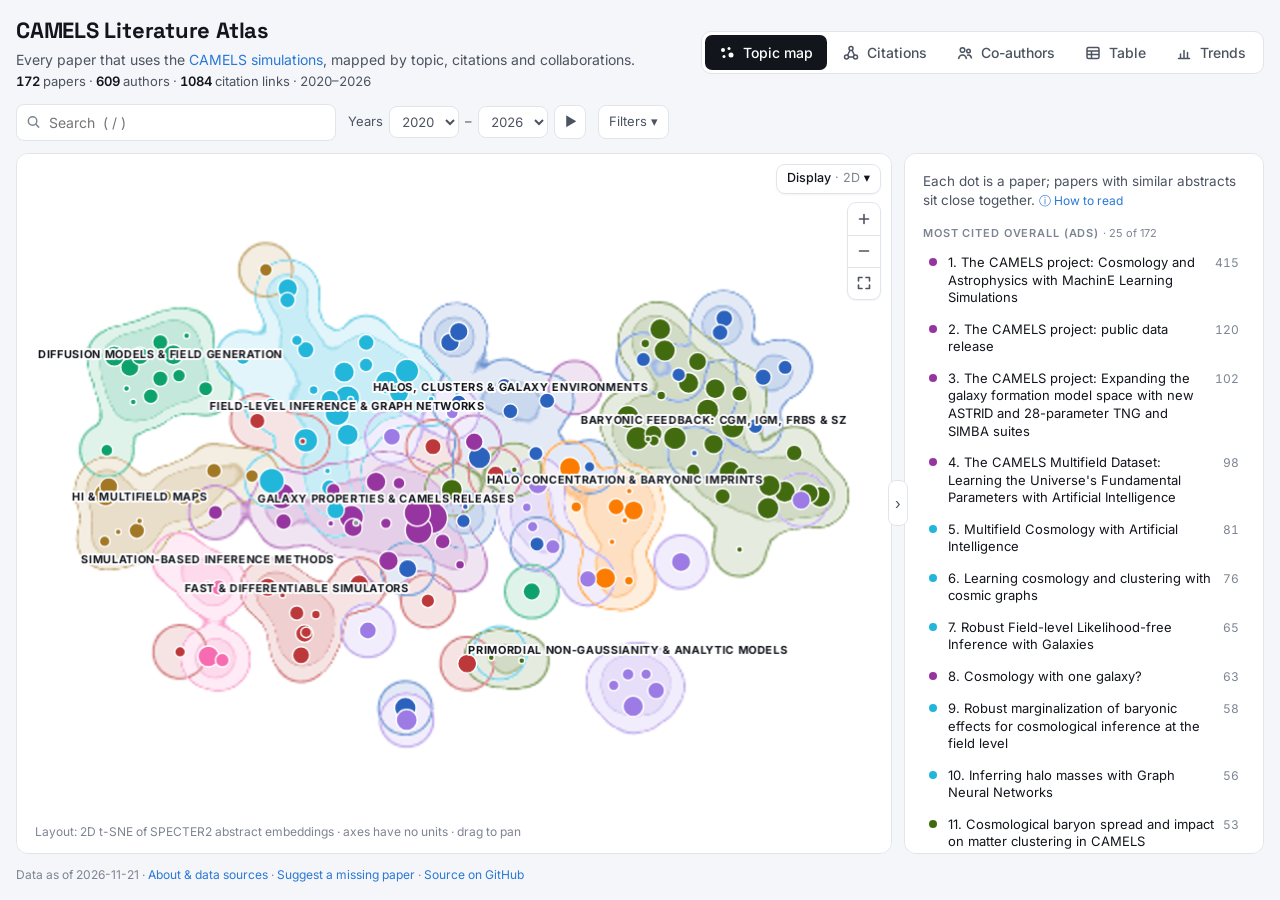
==== commit 429a88b8: "CAMELS: tag the 17 new papers; topics for 5 unassigned ones - suite/data/method tags for the 17 pape" ====
--- a/camels/index.html
+++ b/camels/index.html
@@ -392,7 +392,7 @@
   <div id="about-body"></div>
 </dialog>
 
-<script type="application/json" id="atlas-data">{"topics":["HI & multifield maps","Baryonic feedback: CGM, IGM, FRBs & SZ","Simulation-based inference methods","Primordial non-Gaussianity & analytic models","Fast & differentiable simulators","Diffusion models & field generation","Halos, clusters & galaxy environments","Galaxy properties & CAMELS releases","Field-level inference & graph networks","Halo concentration & baryonic imprints","Unassigned (new papers)"],"topicsShort":["HI & multifield","Baryonic feedback","SBI methods","Primordial NG","Fast simulators","Diffusion models","Halos & clusters","Galaxy properties","Field-level inference","Halo concentration","Unassigned"],"authors":["A. Beelen","A. Besnard","A. Cuceu","A. Farahi","A. Gallazzi","A. Gargiulo","A. I. Silva Martins","A. Kremin","A. M. Garcia","A. Meisner","A. Monfardini","A. Tartari","A. Zacchei","A. de la Macorra","Aaron B. Pearlman","Aaron Ouellette","Abhishek S. Maniyar","Adam E. Lanman","Adrian E. Bayer","Aidan Acquah","Aizhan Akhmetzhanova","Akshat Gupta","Alan Kogut","Alba Vega Alonso Tetilla","Aleksandra Ćiprijanović","Alessandro Rizzo","Alessio Spurio Mancini","Alex A. Saoulis","Alexander Theis","Alexandre Adam","Alice E. Matthews","Alice P. Curtin","Alice Pisani","Alina Sabyr","Almog Barzilay-Siegal","Alvio Renzini","Alyson M. Brooks","Amanda Butler Contreras","Amanda Lue","Amy Smith","Ana M. G. Ferreira","Ana Maria Delgado","Andrea Bulgarelli","Andrea Lapi","Andrea Ravenni","Andrea Roncoli","Andrina Nicola","Anirvan Sengupta","Anna Ogorzalek","Annalisa Pillepich","Anne Moore","Anshul Kumar","Antoine Bourdin","Antonio Lerario","Anupam A. Ojha","Arnab Lahiry","Arnab Sarkar","Arne Thomsen","Aseem Paranjape","Atsushi J. Nishizawa","Aurel Schneider","Aurora Simionescu","Austen Gabrielpillai","Ayush Bharti","B. A. Weaver","B. Borgo","B. M. Gaensler","B. Winter","Barnabás Póczos","Benjamin D. Oppenheimer","Benjamin Horowitz","Benjamin Joachimi","Benjamin Nachman","Benjamin Wandelt","Benjamin Zhang","Bingxiao Xu","Bitao Wang","Biwei Dai","Blakesley Burkhart","Bonny Y. Wang","Boon Kiat Oh","Boris Bolliet","Boryana Hadzhiyska","Bradley W. Meyers","Brian Nord","Bruno Maffei","Bryce Cyr","C. De Jabrun","C. J. A. P. Martins","C. Lamman","C. O'Sullivan","C. Sidiropoulos","C. Tortora","Caio B. de S. Nascimento","Calvin Leung","Cami Delgado","Camilla Pacifici","Camille Bilodeau","Canpo Su","Carlo Burigana","Carlos Sierra","Carolina Cuesta-Lazaro","Caroline Heneka","Caterina Doglioni","Chaitanya Chawak","ChangHoon Hahn","Charita Dellaporta","Charles C. Margossian","Chetana Amancharla","Chi Wang","Chiara M. F. Mingarelli","Chihway Chang","Chirag Modi","Chloe Neufeld","Christian Kragh Jespersen","Christian Pedersen","Christina Kreisch","Christine Jones","Christopher C. Lovell","Christopher Carr","Christopher Marsden","Congyao Zhang","Cora Dvorkin","Core Francisco Park","César Hernández-Aguayo","D. Bianchi","D. Brooks","D. Clements","D. Eckert","D. Huterer","D. Schlegel","D. Scott","D. Sprayberry","Daisuke Nagai","Daniel Anglés-Alcázar","Daniel Bilsborrow","Daniel Foreman-Mackey","Daniel Roberts","Daniela Paoletti","David B. Robinson","David N. Spergel","David Vallés-Pérez","David W. Hogg","Davide Piras","Deaglan J. Bartlett","Debora Sijacki","Denise Lanzieri","Derek Inman","Desika Narayanan","Dhayaa Anbajagane","Digvijay Wadekar","Dingyi Zhao","Dionysios Karagiannis","Divij Sharma","Douglas P. Finkbeiner","Duncan Farrah","Duncan Watts","Dylan Nelson","E. Allys","E. Bozzo","E. Branchini","E. Chaussidon","E. Courau","E. Gaztañaga","E. Kovetz","E. Prele","E. Sanchez","Elena Giusarma","Elena Hernandez-Martinez","Elena Hernandez-Martınez","Elena Rasia","Eleonora Di Valentino","Eli Visbal","Elia Stefano Battistelli","Elisa J. Gao","Elisabeth Krause","Elsa M. Teixeira","Ely Kerman","Emanuele Fondi","Emily Moser","Enikő Regős","Eric J. Baxter","Erwin T. Lau","Ethan Baker","Eugene Churazov","F. Cuttaia","F. La Barbera","F. Madec","F. Moll","F. Pace","F. Prada","F. R. Bouchet","F. Simon","Fabio Finelli","Fabio Fontanot","Fabrizio Gentile","Faizan G. Mohammad","Farida Farsian","Federica Ricci","Federico Bianchini","Federico Marinacci","Feng Yuan","Fereshteh Majidi","Florian List","Francesco Schilliró","Francesco Shankar","Francesco Sinigaglia","Francisco Villaescusa-Navarro","François Lanusse","François Mernier","François-Xavier Briol","G. De Zotti","G. Gutierrez","G. Pisano","G. Rossi","G. Savini","G. Tarlé","Gabriel Jung","Gabriel Kronberger","Gabriele Parimbelli","Gabriella Contardo","Gabriella De Lucia","Gilbert Holder","Giovanni Covone","Giulio Fabbian","Giulio Scelfo","Giuseppe Murante","Giuseppe Sarracino","Greg L. Bryan","Guido Cupani","Guilaine Lagache","Guillem Domènech","H. Dole","H. K. Herrera-Alcantar","H. Zou","Hao Fu","Haochen Wang","Harrison Cook","Harry Desmond","Helen Shao","Henryk Haniewicz","Hongwan Liu","Houjun Mo","Hurum Maksora Tohfa","I. Pérez-Ràfols","Ibrahim Elsharkawy","Ildar I. Khabibullin","Irene Graziotti","Irina Zhuravleva","Isabel Medlock","J. -J. Diaz-Garcia","J. Aguilar","J. Andrew Casey-Clyde","J. Aumont","J. C. Rose","J. Colin Hill","J. E. Forero-Romero","J. E. Gudmundsson","J. M. Casas Gonzales","J. Xavier Prochaska","Jack Singal","James Kwon","James M. Sullivan","James O. Baldwin","Jean-Luc Starck","Jeff McMahon","Jens Chluba","Ji-hoon Kim","Jiajun Zou","Jiaming Pan","Jing Dou","Jo Dunkley","Joachim Harnois-Déraps","Jochen Weller","Joel Leja","Joel N. Bregman","John F. Wu","John K. Nino","John ZuHone","Jonathan Mercedes-Feliz","Joop Schaye","Jordan Krywonos","Jose Manuel Zorrilla Mantilla","Jose Manuel Zorrilla Matilla","Josh Borrow","Joshua S. Speagle","José Alberto Rubiño-Martín","José Luis Bernal","Joyce Caliendo","Juan Pablo Alfonzo","Jun-Young Lee","Jupiter Ding","K. A. Glasscock","K. Aryan","K. J. Kwon","Kai Lehman","Kai Wang","Kaitlyn Shin","Kartheik Iyer","Karthik Mahesh Varadarajan","Katarina Kraljic","Kaze W. K. Wong","Kendrick Smith","Kentaro Nagamine","Kenzie Nimmo","Kevin Bandura","Khee-Gan Lee","Kito Liao","Kiyoshi W. Masui","Klaus Dolag","Kritti Sharma","Kunal Bhatia","Kunyao Zhao","L. Ferrari","L. Le Guillou","L. Maurin","L. Morelli","L. Pagano","L. Raul Abramo","L. Rodriguez","L. Samushia","L. Spencer","L. Terenzi","L. Y. Aaron Yung","Labiba Zahin","Lars Hernquist","Laura Sommovigo","Laurence Perreault-Levasseur","Lawrence K. Saul","Leah Bigwood","Leander Thiele","Lehman H. Garrison","Leon V. E. Koopmans","Leslie K. Hunt","Liam Connor","Licia Verde","Licong Xu","Lluis Mas-Ribas","Lordrick A. Kahinga","Luca Cappelli","Lucia A. Perez","Luis C. Ho","Luis Fernando Machado Poletti Valle","Lukas Kammerer","Lumen Boco","Léo Vacher","M. Braglia","M. Calvo","M. Citran","M. Frailis","M. Ishak","M. Landriau","M. Loquet Le Gall","M. Manera","M. Silvestrini","M. Tristram","Maggie Voetberg","Manuel Arnés-Curto","Marc Huertas-Company","Marco Baldi","Marco Gatti","Marguerite Pierre","Mariangela Bernardi","Mark Vogelsberger","Martin Bourne","Maryam Hussaini","Masaya Yamamoto","Massimo Meneghetti","Mathieu Remazeilles","Matteo Viel","Matthew C. Johnson","Matthew Gebhardt","Matthew Ho","Matthew McQuinn","Matthieu Schaller","Mattias Lazda","Mauricio Reyes-Hurtado","Mauro Rigo","Mawson W. Sammons","Max E. Lee","Maxim Markevitch","Mayuri Sathyanarayana Rao","Megan Pirecki","Megan Taylor Tillman","Mehrabul Islam","Melanie Habouzit","Meredith Powell","Michael Eickenberg","Michael Kovač","Michele Liguori","Michelle Ntampaka","Miguel Arana-Catania","Mihir Kulkarni","Mikhail M. Ivanov","Milena Valentini","Miles Cranmer","Ming Sun","Mohammad S. Mirakhor","Mohammadreza Ayromlou","Moritz Münchmeyer","Mufan Shao","N. Kallivayalil","N. Palanque-Delabrouille","N. Ponthieu","N. R. Napolitano","N. Sanchez","N. Trappe","Nabila Aghanim","Naomi Gluck","Naomi Saphra","Natalí S. M. de Santi","Nayantara Mudur","Neal Dalal","Neerav Kaushal","Nhut Truong","Niall Jeffrey","Nianyi Chen","Nicholas Battaglia","Nicholas Kern","Nicola Menci","Nicolas Cerardi","Nicolas Echeverri","Nicolas Echeverri Rojas","Nicolas Payot","Nicoló Parmiggiani","Niklas Wahlström","Nina Gusinskaia","Ningyuan Huang","Norbert Werner","O. Lahav","Olive Ross","Oliver H. E. Philcox","Oliver Hahn","Omar Yehia","Orsolya E. Kovács","Osman Mamun","P. Doel","P. Martini","Pablo Araya-Araya","Pablo Bermejo","Pablo Cárdenas Ramírez","Pablo Lemos","Pablo Villanueva-Domingo","Paolo de Bernardis","Patricia Iglesias-Navarro","Paul Torrey","Pavlos Protopapas","Pedro G. Ferreira","Pedro Tarancón-Álvarez","Pengjie Zhang","Peter Melchior","Philipp Pilar","Pranjal R. S.","Premvijay Velmani","Priyanka Chakraborty","Priyanka Singh","Qi Guo","Qiusheng Gu","Qiyao Zhu","R. Henry Liu","R. Joyce","R. Miquel","R. Ragusa","Rachel Cleveland","Rachel S. Somerville","Rahul Kannan","Ralph P. Kraft","Raul E. Angulo","Raul Jimenez","Richard Battye","Richard Stiskalek","Rishi Khatri","Robert McGibbon","Robert Reischke","Roberto Maiolino","Roberto Scaramella","Roberto Trotta","Roger de Belsunce","Romain Teyssier","Romeel Dave","Ronan Legin","Ronniy C. Joseph","Roy Friedman","Rupert A. C. Croft","Rüdiger Pakmor","S. Ahlen","S. BenZvi","S. Caminade","S. Couturier","S. Farrens","S. Gontcho A Gontcho","S. K. Naess","S. Martin","S. Nadathur","S. Vinzl","S. Zibetti","Sadegh Khochfar","Safkat Zahir","Sagan Sutherland","Sambatra Andrianomena","Sammy Sharief","Sandro Tacchella","Sara Evangelista","Satvik Mishra","Serafina Di Gioia","Sergio Contreras","Sergio Martin-Alvarez","Sheng-Chieh Lin","Shihui Zang","Shimanto Roy","Shion Andrew","Shirley Ho","Shivam Pandey","Shurui Lin","Shuwen Yue","Shy Genel","Siddharth Mishra-Sharma","Silvia Masi","Simeon Bird","Simon D. M. White","Simone Ferraro","Sophie Koudmani","Soumak Maitra","Sownak Bose","Stefania Amodeo","Stefano Cristiani","Stefano Ettori","Steffen Hagstotz","Stephanie Tonnesen","Stephen A. Walker","Suchetha Cooray","Sujatha Ramakrishnan","Sultan Hassan","Sunil Simha","Susana Planelles","Sven Krippendorf","T. Claybaugh","T. Gascard","T. Louis","Tanner Sether","Tasnim Zaman","The LSST Dark Energy Science Collaboration","Thomas J. Elliott","Thomas Meier","Tiago Castro","Tianyi Li","Tilman Tröster","Tiziana Di Matteo","Tiziana Trombetti","Tjitske K. Starkenburg","Tobias Grubenmann","Tracy R. Slatyer","Ujjwal Tiwari","Ulrich P. Steinwandel","Urbano L. França","Uros Seljak","V. Hervier","V. Reveret","V. Sauvage","Valentina La Torre","Valerio Busillo","Veronica Biffi","Vicent Quilis","Victoria Ono","Vid Iršič","Vikram Ravi","Vincenzo Cardone","Vincenzo Testa","Vinicius Mikuni","Violeta Gonzalez-Perez","Vivian Poulin","Volker Springel","W. J. Percival","Waleed Mouhali","Wen-Han Zhou","Wentao Luo","Wenzer Qin","William J. Roper","William Laplante","William R. Coulton","William R. Forman","Xavier Corap","Xavier Coulon","Xavier Sims","Xiaohu Yang","Xiaowen Zhang","Xingye Zhu","Yan-Fei Jiang","Yang Wang","Yash Gondhalekar","Yashar Hezaveh","Yin Li","Yingjie Peng","Yongseok Jo","Yossi Yovel","Yu-Chen Wang","Yuanyuan Su","Yueying Ni","Yuga Hikida","Yukun Liu","Yuri Oku","Yurii Kvasiuk","Zarin Tasnim","Zeyu Gao","Zoltan Haiman","Ákos Bogdán","Ángel Chandro-Gómez","Íñigo Zubeldia","Óscar Monllor-Berbegal"],"papers":[{"id":"2611.17299","t":"Simulation-Based Priors and BAO Shifts from the Lyman-$α$ Forest at the Field Level","ab":"We present an analytic forward model for the Lyman-$α$ (Ly-$α$) forest flux field based on cubic-order large-scale structure perturbation theory (effective field theory) calculations. We validate our cubic model on two sets of hydrodynamic simulations spanning $2 \\leq z \\leq 4$: the small-volume CAMELS suite, which spans a wide range of cosmological and astrophysical parameters, and the large-volume, high-resolution Sherwood simulations. We find qualitatively similar results for both at the power-spectrum level. The perturbative model reproduces the three-dimensional flux power spectrum of the simulations to $\\sim 5\\%$ down to $k \\simeq 1$-$1.5\\,h\\,{\\rm Mpc}^{-1}$, depending on the redshift. This improves compared to previous quadratic perturbative forward models by up to 40%. Exploiting cosmic-variance cancellation in the field-level approach, we carry out precision measurements of the Lyman-alpha forest bias parameters from the CAMELS simulation suite. We use these measurements to analytically predict the shifts in the Baryon Acoustic Oscillations (BAO) scaling parameters induced by nonlinearities in the three-dimensional Lyman-alpha forest clustering as a function of cosmological parameters. We find sub-percent shifts in both the radial and transverse directions with a noticeable dependence on cosmology and redshift. Finally, from the field-level fits we construct simulation-based priors that can be used for cosmological analyses of the Lyman-alpha forest with the currently observing Dark Energy Spectroscopic Instrument (DESI). In addition, our cubic model captures the connected four-point function (trispectrum) of the forest, which opens up novel opportunities for accurate covariance matrix estimation for DESI and its successor, DESI-II.","abx":0,"nw":1,"d":"2026-11-12","dq":0,"y":2026,"au":[153,477,393],"c":0,"cs":0,"bib":"2026arXiv261117299S","v":"","lk":"arXiv:2611.17299","url":"https://arxiv.org/abs/2611.17299","doi":"","tg":null,"x":0.1179,"yy":-0.17,"p3":[-0.0864,-0.2358,-0.0774],"sim":{"k":"e","l":[[31,0.947],[160,0.94],[171,0.934],[122,0.933],[103,0.932]]},"c3":[62.01,70.66,1.63],"c2":[26.83,28.05],"k":1,"r":[25,130,158,171],"rm":0},{"id":"2611.06333","t":"Understanding galaxies and the origin of the golden mass through the study of scaling relations across cosmic history","ab":"The total mass distribution in galaxies strongly influences star formation (SF), both directly via gas availability and feedback, and indirectly via the dark matter (DM) potential well. Star formation efficiency peaks at a characteristic stellar mass of $5 \\times 10^{10} M_{\\odot}$, often termed the \"golden mass\", where feedback mechanisms minimally affect SF. This scale also appears in other scaling relations: correlations between stellar population gradients, DM fraction, and total mass density slope versus stellar mass all show pronounced minima at the golden mass. How, why, and when does this golden mass emerge during galaxy evolution? Early cosmic epochs ($z > 1.5$) remain largely unexplored, yet they probe the formative stages of galaxy mass assembly. They provide the full redshift baseline needed to constrain the buildup of stellar mass and the efficiency of gas-to-star conversion. By combining high resolution, multiplexing, and a wide field of view, SHARP on the ELT will address these questions, delivering sharper and deeper data than JWST. In this SHARP White Paper contribution, we present a scientific case exploiting these unique characteristics. SHARP will enable precise measurements of stellar population gradients, DM fractions, and total mass density slopes. Using the mIFU mode, SHARP will obtain spatially-resolved stellar population and dynamical maps for galaxies at $z > 1.5$. Reconstructing these observables for early- and late-type systems will allow us to trace the emergence of the golden mass across cosmic time, and to decode the impact of galaxy processes (mergers, SN, and AGN feedback) by comparing observations with cosmological simulations. (abridged)","abx":0,"nw":1,"d":"2026-11-04","dq":0,"y":2026,"au":[92,4,5,186,404,462,495],"c":0,"cs":0,"bib":"2026arXiv261106333T","v":"New Astronomy","lk":"arXiv:2611.06333","url":"https://arxiv.org/abs/2611.06333","doi":"10.1016/j.newast.2026.102686","tg":null,"x":0.3881,"yy":-0.6107,"p3":[0.2523,-0.2572,0.3061],"sim":{"k":"e","l":[[75,0.96],[54,0.943],[21,0.942],[36,0.94],[30,0.939]]},"c3":[40.08,-114.7,28.54],"c2":[61.51,-77.36],"k":6,"r":[75,82,119,130,158,171],"rm":0},{"id":"2610.40218","t":"Celia: Catalog Embeddings Learned from cosmologIcal simulAtions","ab":"Cosmological hydrodynamical simulations connect observed galaxies to cosmology and the physics of galaxy formation. Each simulation is expensive, and different codes model galaxy formation in different ways. We present Celia (Catalog Embeddings Learned from cosmologIcal simulAtions), a self-supervised foundation model that maps catalogs of subhalos and their galaxy properties to an embedding vector for the purposes of compression and organization of astrophysical and large-scale structure information. Celia is pretrained without parameter labels on the IllustrisTNG, SIMBA and Astrid suites of CAMELS and their N-body counterparts, by reconstructing masked subhalo properties and predicting the representations of a teacher network. Simple linear models fitted to the embeddings recover $Ω_{\\mathrm m}$ with $R^2=0.999$, and $σ_8$ and both supernova-feedback amplitudes with $R^2\\geq0.97$, in all three suites. The embeddings translate well to out-of-distribution simulations such as Swift-EAGLE, a code that Celia never saw. A linear model fitted on the three training codes predicts its $Ω_{\\mathrm m}$ with a correlation coefficient $r=0.985$, and linear models fitted on 20 labeled simulations reach $r\\geq0.94$ for $Ω_{\\mathrm m}$, $σ_8$ and a supernova-feedback amplitude. We decompose the variation among the simulations of each suite into principal components of the embedding, and simple power laws of the simulation parameters describe the leading components. Celia gives simulated galaxy catalogs a shared coordinate system for simulation-based inference, emulation, the comparison of galaxy-formation models, the detection of physical degeneracies and the discovery of new astrophysical probes.","abx":0,"nw":0,"d":"2026-10-29","dq":0,"y":2026,"au":[585,372,51,547,483,68],"c":0,"cs":0,"bib":"2026arXiv261040218Z","v":"","lk":"arXiv:2610.40218","url":"https://arxiv.org/abs/2610.40218","doi":"","tg":{"s":["IllustrisTNG","SIMBA","Astrid","N-body (dark matter only)","Swift-EAGLE"],"d":["Halo & galaxy catalogs"],"m":["Other ML"],"u":[]},"x":-0.1208,"yy":0.3077,"p3":[0.1008,0.3478,-0.0991],"sim":{"k":"e","l":[[153,0.955],[74,0.953],[12,0.95],[4,0.95],[133,0.949]]},"c3":[94.16,-23.7,-85.0],"c2":[98.72,23.06],"k":8,"r":[16,32,39,46,53,66,74,76,84,111,117,120,122,129,130,133,137,146,153,157,158,165,171],"rm":0},{"id":"2610.37825","t":"Probing Cosmology with Diffusion Models: Memorization, Generalization, and Parameter Estimation","ab":"Diffusion models are increasingly used as surrogates for expensive cosmological simulations, but simple metrics like reconstruction fidelity do not guarantee a surrogate can be trusted for scientific inference. To explore this, we train diffusion models on HI fields from the CAMELS IllustrisTNG simulations and test how three properties change with training-set size: memorization of individual training examples, agreement with one- and two-point statistics (the pixel-value distribution and the power spectrum), and estimation of cosmological parameters from the generated fields. At fixed model size, generative models trained with smaller, less diverse training data produced memorized samples. While this is a well known phenomenon, we show that this leads to miscalibrated parameter densities for cosmological inference tasks. At fixed size, there is a training set size with enough information content to enable a model to generalize, at which point posterior density estimation with neural surrogates can be well-calibrated. We demonstrate that a neural surrogate can therefore pass visual, one-point and power-spectrum convergence tests while still resulting in overconfident parameter estimation in a cosmological inference pipeline. Thus, tests of model generalization should be an additional check for inference pipelines adopting neural surrogates.","abx":0,"nw":0,"d":"2026-10-27","dq":0,"y":2026,"au":[269,418],"c":0,"cs":0,"bib":"2026arXiv261037825P","v":"","lk":"arXiv:2610.37825","url":"https://arxiv.org/abs/2610.37825","doi":"","tg":{"s":["IllustrisTNG"],"d":["2D maps","Power spectra & summary statistics"],"m":["Generative models","Simulation-based inference"],"u":[]},"x":-0.1627,"yy":0.9276,"p3":[-0.6254,-0.083,0.0511],"sim":{"k":"e","l":[[95,0.95],[37,0.943],[98,0.943],[143,0.942],[25,0.942]]},"c3":[-160.94,-26.48,-110.81],"c2":[-195.12,1.46],"k":5,"r":[95,105,143,165],"rm":0},{"id":"2610.33955","t":"FastPM: Fast Pretrained Model for Cosmological Simulation-Based Inference","ab":"Modern cosmology increasingly relies on large ensembles of expensive simulations to model the non-linear Universe and extract information from upcoming surveys. However, generating high-fidelity simulations---whether gravity-only N-body or full hydrodynamical---requires substantial computational resources. In this work, we demonstrate that transfer learning from fast low-fidelity simulations can dramatically reduce the cost of training machine learning models, in particular for simulation-based inference (SBI). We train a Fast Pretrained Model (FastPM) on a set of Fast Particle-Mesh (FastPM) simulations to infer $Ω_m$ and $σ_8$ from the power spectrum, and finetune on a smaller set of high-fidelity CAMELS N-body and hydrodynamical simulations. To reach a fixed posterior accuracy, the pretrained model requires only 5--15\\% of the high-fidelity simulations compared to the number of simulations needed when training on CAMELS alone, reducing the total training simulation compute cost, including that of the pretraining simulations, by up to an order of magnitude in CPU hours. Remarkably, the gains persist for the total matter power spectrum of full hydrodynamical simulations: although FastPM contains no baryonic physics, pretraining on FastPM runs that together cost less than a single hydrodynamical simulation still reduces the total training simulation compute by a factor of $\\sim$5. Moreover, pretraining on more accurate FastPM runs yields more accurate posteriors than training on CAMELS alone achieves with any number of simulations we consider. These results demonstrate that transfer learning from fast simulations is a simple and powerful route to high-fidelity SBI, and highlight the promise of simulation-based foundation models in cosmology.","abx":0,"nw":0,"d":"2026-10-24","dq":0,"y":2026,"au":[366,18],"c":0,"cs":0,"bib":"2026arXiv261033955Y","v":"","lk":"arXiv:2610.33955","url":"https://arxiv.org/abs/2610.33955","doi":"","tg":{"s":["N-body (dark matter only)","CAMELS (suite not stated)","Non-CAMELS simulations"],"d":["Power spectra & summary statistics"],"m":["Simulation-based inference"],"u":[]},"x":-0.4966,"yy":0.2662,"p3":[-0.2573,0.3083,0.0127],"sim":{"k":"e","l":[[66,0.963],[107,0.962],[12,0.955],[171,0.953],[2,0.95]]},"c3":[-39.47,78.29,-90.19],"c2":[-80.93,86.61],"k":4,"r":[59,66,67,71,103,158,171],"rm":0},{"id":"2610.10741","t":"Feedback-Conditional 3D Reconstruction of Cosmic Baryons with Flow Matching","ab":"The complex relationship between galaxies and diffuse gas at large scales depends strongly on astrophysical feedback and cosmology. The dispersion measure (DM) of Fast Radio Bursts (FRBs) is a column of cosmic baryon density and is dominated by the intergalactic medium, which is not necessarily captured by traditional halo model prescriptions. We introduce a generative model to reconstruct 3D gas density fields from galaxy surveys, including redshift space distortions. The probabilistic model is trained on the CAMELS50 simulation suite (IllustrisTNG) and learns to predict the posterior distribution of gas fields conditioned on stellar mass-weighted galaxy density, cosmological parameters, the minimum stellar mass threshold for the galaxy sample, and the baryon suppression power spectrum as a measure of baryonic feedback. Our method uses the 3D gas reconstruction to estimate per-sightline FRB DMs and their posteriors. We validate the model on test boxes by showing agreement between predicted and true DM across individual lines of sight and the overall DM distribution. The model generalizes to a box size $\\sim$\\,4$^3$ times larger in volume than the training boxes and can cover the volumes spanned by cosmological FRB sightlines. The model's 3D gas density predictions vary with input power spectrum and feedback scenarios, offering an inference path to constrain feedback models from FRBs and other probes such as X-rays, the SZ effect, and weak lensing.","abx":0,"nw":0,"d":"2026-10-07","dq":0,"y":2026,"au":[365,20,101,334],"c":0,"cs":0,"bib":"2026arXiv261010741H","v":"","lk":"arXiv:2610.10741","url":"https://arxiv.org/abs/2610.10741","doi":"","tg":{"s":["IllustrisTNG"],"d":["3D fields","Halo & galaxy catalogs","Synthetic observables"],"m":["Generative models"],"u":[]},"x":-0.3636,"yy":-0.4304,"p3":[-0.3413,-0.1186,0.3434],"sim":{"k":"e","l":[[14,0.95],[15,0.95],[98,0.949],[46,0.948],[160,0.945]]},"c3":[-93.67,-55.86,8.49],"c2":[-115.87,-59.07],"k":1,"r":[25,50,58,69,70,87,98,103,109,143,171],"rm":0},{"id":"2610.03946","t":"Baryonic Imprints on DM Halos: characterizing the full concentration-mass probability distribution with CAMELS","ab":"The halo concentration, which represents the distribution of matter within a halo, is a vital tool for modeling the matter distribution on scales ranging from megaparsecs to sub-kiloparsecs. While significant progress has been made on connecting the impact of astrophysics on the mean concentration as a function of halo mass, the same connection to higher moments of the concentration distribution remains far less explored. We employ the IllustrisTNG runs in the CAMELS simulation suite to simultaneously quantify the astrophysics and cosmology dependence of the first four moments of the concentration-mass relation; the mean, the scatter, the skewness, and the kurtosis. We use normalizing flows to model the concentration distribution as a function of halo mass, redshift, and six cosmological/astrophysical parameters. We focus on the mass range $M_{\\rm vir} \\in [10^{11}, 10^{14.5}] M_{\\odot}/h$, and the redshift range $z \\in [0, 1]$. All higher-order moments exhibit a mass-dependent sensitivity to both astrophysics and cosmology. The behavior in dark matter-only simulations follows the known effects of active mergers and of tidal stripping in smaller halos. Once galaxy formation is included, the scatter shows non-monotonic behavior at the Milky Way (MW) mass-scale, and the amplitude of this behavior is strongly influenced by the baryon fraction and supernovae (SNe) feedback parameters. The skewness has a large sensitivity to the baryon fraction as well and is mostly insensitive to the other parameters, while the kurtosis follows the behavior set by the skewness. Results for the ASTRID simulation suite show similar behavior as that of IllustrisTNG. The cosmology and astrophysics dependence of these higher-order moments impact analyses that are sensitive to the full distribution of the concentration-mass relation, particularly for halos at/below the MW mass scale.","abx":0,"nw":0,"d":"2026-10-02","dq":0,"y":2026,"au":[174,149],"c":0,"cs":0,"bib":"2026arXiv261003946G","v":"","lk":"arXiv:2610.03946","url":"https://arxiv.org/abs/2610.03946","doi":"","tg":{"s":["IllustrisTNG"],"d":["Halo & galaxy catalogs"],"m":["Normalizing flows"],"u":[]},"x":0.208,"yy":-0.4918,"p3":[0.3458,-0.0881,0.4333],"sim":{"k":"e","l":[[7,0.965],[110,0.963],[139,0.962],[99,0.948],[104,0.941]]},"c3":[121.2,-71.44,-14.02],"c2":[108.35,-74.33],"k":9,"r":[122,130,139,171],"rm":0},{"id":"2610.03544","t":"Baryonic Imprints on DM Halos: the concentration-mass relation and its dependence on 28 model parameters in the CAMELS suite","ab":"The evolution of baryons in halos, as well as their gravitational impact on the total-matter phase space, has a rich phenomenology and is vital in answering many questions in both cosmology and astrophysics. We use the CAMELS simulation suite to quantify the impact of twenty-three different galaxy formation parameters/processes (as well as five cosmological parameters) on the concentration--mass relation, $c_{\\rm vir}$ - $M_{\\rm vir}$, which characterizes the radial density distribution in halos. We construct a simulation-informed nonlinear model for concentration as a function of halo mass, redshift, and twenty-eight cosmological/astrophysical parameters. This is done using 2048 simulations of the IllustrisTNG galaxy formation model from the CAMELS suite. We extract the imprints of galaxy formation across a wide range in mass $M_{\\rm vir} \\in [10^{11}, 10^{14.5}]$ $M_{\\odot}/h$ and in redshift $z \\in [0, 3]$, finding clear mass- and redshift-dependent features in each of the different feedback mechanisms. From our measurements, we construct a three-component phenomenological model that can include astrophysical imprints in the concentration--mass relation in a fast and simple manner.","abx":0,"nw":0,"d":"2026-10-02","dq":0,"y":2026,"au":[95,149],"c":0,"cs":0,"bib":"2026arXiv261003544D","v":"","lk":"arXiv:2610.03544","url":"https://arxiv.org/abs/2610.03544","doi":"","tg":{"s":["IllustrisTNG"],"d":["Halo & galaxy catalogs"],"m":["Emulators & regression ML"],"u":["Emulators & regression ML"]},"x":0.1269,"yy":-0.5177,"p3":[0.3459,-0.059,0.5405],"sim":{"k":"e","l":[[139,0.985],[110,0.976],[6,0.965],[17,0.95],[99,0.949]]},"c3":[143.6,-66.51,36.77],"c2":[157.28,-83.32],"k":9,"r":[110,122,130,138,139,171],"rm":0},{"id":"2027NewA..13002638B","t":"Gas reservoirs predict future galaxy growth beyond halo assembly history in CAMELS","ab":"Does a galaxy's gas content tell us anything about its future growth once its dark-matter halo history is already known?","abx":1,"nw":0,"d":"2026-11-15","dq":0,"y":2026,"au":[311],"c":0,"cs":0,"bib":"2027NewA..13002638B","v":"New Astronomy","lk":"New Astronomy","url":"https://ui.adsabs.harvard.edu/abs/2027NewA..13002638B/abstract","doi":"10.1016/j.newast.2026.102638","tg":{"s":["IllustrisTNG","SIMBA"],"d":["Halo & galaxy catalogs","Merger trees"],"m":["Emulators & regression ML"],"u":["Emulators & regression ML"]},"x":0.4056,"yy":-0.2215,"p3":[0.3898,-0.405,0.1714],"sim":{"k":"w","l":[[9,0.465],[54,0.122],[41,0.113],[136,0.113],[1,0.1]]},"c3":[-68.57,60.05,67.68],"c2":[-47.92,-114.98],"k":10,"r":[171],"rm":0},{"id":"2026PRXI....121001V","t":"DENARIO Project: Deep Knowledge Artificial Intelligence Agents for Scientific Discovery","ab":"We present Denario, an Artificial Intelligence (AI) multiagent system designed to serve as a scientific research assistant.","abx":1,"nw":1,"d":"2026-10","dq":0,"y":2026,"au":[207,81,442,18,19,108,34,439,97,440,395,554,105,587,468,290,53,435,543,54,446,509,140,448,552,369,150,109,79,336,594,514,574,458,268,607],"c":0,"cs":0,"bib":"2026PRXI....121001V","v":"PRX Intelligence","lk":"PRX Intelligence","url":"https://ui.adsabs.harvard.edu/abs/2026PRXI....121001V/abstract","doi":"10.1103/kk55-gc95","tg":null,"x":-0.2183,"yy":0.1688,"p3":[0.098,0.0737,-0.1657],"sim":{"k":"e","l":[[35,0.9],[165,0.899],[162,0.898],[42,0.893],[31,0.889]]},"c3":[-20.36,-43.39,-90.18],"c2":[-41.09,-21.96],"k":10,"r":[59,154,158,171],"rm":0},{"id":"2026ApJ..1008..242M","t":"Multiscale Rotational-Compressive Organization in Cosmological Baryonic Flows","ab":"Recent cosmological simulations show that baryonic matter in the cosmic web develops shocks, filamentary accretion flows, shear layers, and rotational structures.","abx":1,"nw":0,"d":"2026-09","dq":0,"y":2026,"au":[573],"c":0,"cs":0,"bib":"2026ApJ..1008..242M","v":"Astrophysical Journal","lk":"The Astrophysical Journal","url":"https://ui.adsabs.harvard.edu/abs/2026ApJ..1008..242M/abstract","doi":"10.3847/1538-4357/ae9bba","tg":{"s":["IllustrisTNG","SIMBA"],"d":["3D fields"],"m":["No ML"],"u":[]},"x":0.1967,"yy":-0.849,"p3":[-0.0338,-0.2956,0.2451],"sim":{"k":"e","l":[[78,0.923],[43,0.921],[104,0.92],[122,0.92],[160,0.917]]},"c3":[-59.21,-24.32,98.3],"c2":[-24.87,-127.7],"k":1,"r":[171],"rm":0},{"id":"2610.00725","t":"Emulation of the Halo Mass Function with Neural Networks","ab":"The abundance of galaxy clusters as a function of mass --- the halo mass function (HMF) --- depends strongly on cosmological parameters. Large-scale simulations are computationally expensive, motivating emulators that interpolate simulation outputs. We present a neural network emulator that maps cosmological and astrophysical parameters, halo mass, and redshift directly to a cumulative count of halos above the input mass, avoiding the information loss inherent to binning and to the functional or PCA-based data reduction used in prior emulators. Each emulator prediction is accompanied by a self-estimated error, expressed in units of Poisson shot noise, that the network learns to predict alongside the halo count itself --- giving every output a built-in confidence metric. We validate the emulator with leave-one-out tests on three simulation suites --- the N-body MassiveNus suite and the hydrodynamical CAMELS IllustrisTNG and SIMBA suites --- spanning a range of box sizes, redshifts, sub-grid physics, and softwares. Of all the held-out predictions ($1.2\\times 10^6$ in total), 88\\% have model bias at or below shot noise and 99.9\\% are within $3\\times$ shot noise. The only significant high-error tail is in MassiveNus, where the predicted model bias flags 76\\% of predictions exceeding $3\\times$ shot noise; the remaining number of high error predictions is comparable to the number expected from shot noise alone. This emulator is publicly available and can be trained on other simulation suites making it a flexible HMF tool that can be used for cosmological and astrophysical inference.","abx":0,"nw":0,"d":"2026-09-30","dq":0,"y":2026,"au":[430,417],"c":0,"cs":0,"bib":"2026arXiv261000725R","v":"","lk":"arXiv:2610.00725","url":"https://arxiv.org/abs/2610.00725","doi":"","tg":{"s":["IllustrisTNG","SIMBA","Non-CAMELS simulations"],"d":["Halo & galaxy catalogs"],"m":["Emulators & regression ML"],"u":[]},"x":0.1944,"yy":0.1324,"p3":[0.3765,0.0125,0.0468],"sim":{"k":"e","l":[[132,0.957],[99,0.955],[163,0.953],[154,0.952],[153,0.949]]},"c3":[52.88,148.81,-3.54],"c2":[18.86,210.59],"k":8,"r":[158],"rm":0},{"id":"2609.23982","t":"The CAMELS-CROCODILE Simulation Suite: A New Cosmology--Astrophysics Playground for Machine Learning","ab":"We present CAMELS-CROCODILE, a suite of cosmological hydrodynamic simulations that extends the CAMELS framework with the \\gadget{} smoothed particle hydrodynamics code and the Osaka feedback model. As a companion to the IllustrisTNG-based second-generation CAMELS suite, it provides an independent implementation of the baryonic physics that shapes galaxies, the intergalactic medium, and large-scale structure, broadening the range of subgrid models over which machine-learning (ML) inference can be marginalized and tested. The suite comprises $25$ and $50Mpc/h$ boxes organized into one-parameter, cosmic-variance, and Sobol-sequence sets that vary $26$ cosmological and astrophysical parameters around a fiducial Osaka model. We describe the simulation design and validate the suite against benchmarks and other CAMELS suites. Compared with IllustrisTNG, the fiducial model suppresses the matter power spectrum by only a few per cent, against up to ${\\sim}27\\%$ at $z=0$, and forms stars with similar efficiency below $10^{12.2} M_\\odot/h$ but up to $2.5$ times more efficiently in group-scale halos, both consistent with weaker AGN feedback. We also present the stellar and black hole bias and the Ly$α$ absorption around galaxies. As a first ML application, we apply a graph neural network trained on IllustrisTNG galaxy catalogs, with frozen weights, to CAMELS-CROCODILE. It fails to recover $Ω_{\\rm m}$ and $σ_8$ and returns overconfident posteriors, mainly for simulations containing more galaxies than any in its training set; within that range $Ω_{\\rm m}$ is recovered with an error only $1.5$ times the in-distribution value. These results underline the need to train and test ML inference across physically distinct galaxy formation models.","abx":0,"nw":0,"d":"2026-09-21","dq":0,"y":2026,"au":[303,600,59,290,207,515,134],"c":0,"cs":0,"bib":"2026arXiv260923982N","v":"","lk":"arXiv:2609.23982","url":"https://arxiv.org/abs/2609.23982","doi":"","tg":{"s":["CROCODILE"],"d":["Particle snapshots","Power spectra & summary statistics"],"m":["No ML"],"u":[]},"x":-0.0557,"yy":0.0243,"p3":[0.0298,0.1068,-0.0052],"sim":{"k":"e","l":[[171,0.969],[130,0.963],[153,0.96],[158,0.96],[99,0.959]]},"c3":[-107.01,109.08,194.76],"c2":[-258.83,80.32],"k":7,"r":[],"rm":1},{"id":"2609.19295","t":"Reconstructing the Projected Dark Matter Field across 0.1-100 Mpc Scales from the SDSS Survey","ab":"Dark matter sets the gravitational environment in which galaxies form and evolve, but cannot be observed directly. We present a conditional diffusion model that reconstructs the projected dark matter density field from the galaxy stellar-mass density field for direct application to galaxy surveys. The model is trained on CAMELS and validated on the independent IllustrisTNG300-1 simulation. Halo masses inferred from the reconstructed projected-aperture measurements agree well with the corresponding true values, with a scatter below 0.2 dex. On 100 kpc scales, reconstructed surface densities show a typical scatter of ~0.3 dex in the regime most relevant for observations. We apply the model to SDSS galaxies with $M_\\star\\ge10^9\\,M_\\odot$ in a contiguous low-redshift region. Averaging over 100 stochastic realizations, we reconstruct and publicly release a projected dark matter field covering $90\\times90\\,(h^{-1}\\mathrm{Mpc})^2$ with a pixel size of $0.097\\,h^{-1}\\mathrm{Mpc}$. This pixel area corresponds to the characteristic projected area of halos with masses of ~$10^{10.6}\\,h^{-1}\\,M_\\odot$. The map reveals the multiscale projected cosmic web, including cluster-scale overdensities, filaments and voids. Projected-aperture masses are statistically consistent with SDSS group-catalog masses, while the derived halo mass function broadly matches mock-catalog expectations. The reconstructed projected potential places Coma in one of the deepest wells and near a convergence region of the inferred projected acceleration field, suggesting that the reconstruction retains both local overdensities and coherent large-scale projected gravitational structure. This work shows that diffusion-based dark matter reconstruction can be applied to real galaxy surveys, enabling halo-mass- and spatially resolved dark-matter-environment-based studies of galaxy evolution in SDSS and future wide-area surveys.","abx":0,"nw":0,"d":"2026-09-16","dq":0,"y":2026,"au":[312,592,151,584,341,296,270,603,457,599,474,242,35,98,76,595,75,201,586],"c":0,"cs":0,"bib":"2026ApJ..1010L..17Z","v":"Astrophysical Journal Letters","lk":"arXiv:2609.19295","url":"https://arxiv.org/abs/2609.19295","doi":"10.3847/2041-8213/aea8fe","tg":{"s":["CAMELS (suite not stated)","Non-CAMELS simulations"],"d":["2D maps"],"m":["Generative models"],"u":[]},"x":0.049,"yy":0.8401,"p3":[-0.4149,-0.1175,0.087],"sim":{"k":"e","l":[[98,0.948],[109,0.936],[80,0.934],[58,0.929],[46,0.926]]},"c3":[-57.63,-27.35,-75.28],"c2":[-64.7,52.6],"k":5,"r":[58,98,130,158,165,167],"rm":0},{"id":"2609.10710","t":"BINDing the lightcone: A suite of astrophysical ray-traced weak lensing and SZ maps","ab":"Recent multiwavelength observations of galaxy group and cluster gas suggest stronger baryonic feedback than our best-calibrated hydrodynamical simulations produce, while modeling this feedback remains a primary source of uncertainty in Stage-IV weak-lensing (WL) analyses. We present a suite of ray-traced maps generated with BIND (Baryonic INpainting with Deep learning), a conditional flow-matching model that paints baryonic mass and gas thermodynamics onto the halos of dark-matter-only simulations, and which was developed in a companion paper. Applied to IllustrisTNG300-Dark and ray-traced, we generate convergence, optical depth, and Compton-$y$ maps at five source redshifts, each with $1000$ pseudo-independent realizations. We build lightcones across a 256-node Sobol sequence spanning the thirty-dimensional IllustrisTNG galaxy formation prior, with individual parameter variations and at the fiducial model. In validation, the maps match those built from the IllustrisTNG300 halos to within LSST-Y10-like precision for a range of WL statistics. Across the prior, the response to feedback exceeds Stage-IV statistical precision by more than an order of magnitude on small scales, and different statistics respond to different model sectors: galactic winds control the WL power spectrum and gas auto- and cross-spectra, while the stellar initial mass function slope and AGN parameters shape the morphological statistics (PDF, peaks, minima, and Minkowski functionals). Finally, we find that the response of statistics can be compressed into seven halo properties which linearly predict a range of WL and SZ statistics. We publicly release the maps, statistics, and model tables.","abx":0,"nw":0,"d":"2026-09-09","dq":0,"y":2026,"au":[379,515,604,228,82],"c":0,"cs":0,"bib":"2026arXiv260910710L","v":"","lk":"arXiv:2609.10710","url":"https://arxiv.org/abs/2609.10710","doi":"","tg":{"s":["IllustrisTNG","Non-CAMELS simulations"],"d":["2D maps","Synthetic observables"],"m":["Generative models"],"u":[]},"x":-0.3941,"yy":-0.3483,"p3":[-0.162,-0.0448,0.2616],"sim":{"k":"e","l":[[15,0.972],[5,0.95],[12,0.946],[160,0.946],[92,0.944]]},"c3":[72.72,40.02,62.29],"c2":[63.14,-11.6],"k":1,"r":[25,39,70,99,103,137,138,171],"rm":0},{"id":"2609.10709","t":"BIND (Baryonic INpainting with Deep learning): A Field-level Emulator for Galaxy Groups and Clusters","ab":"Baryonic feedback is a dominant source of systematic uncertainty for upcoming weak-lensing surveys, but current tools for modeling its effect rely on spherical approximations and density profiles calibrated almost entirely on two-point statistics. We introduce BIND (Baryonic INpainting with Deep learning), a conditional flow-matching model that learns a field-level mapping from dark-matter-only halos to their hydrodynamical counterparts. BIND is trained on halos from the 1024 paired hydrodynamical and dark-matter-only simulations of the CAMELS $50\\,h^{-1}\\,\\mathrm{Mpc}$ SB35 suite and samples dark matter, gas, and stellar mass fields over redshift across the full 35-dimensional $Λ$CDM and IllustrisTNG galaxy formation parameter space. BIND recovers dark matter, gas, and stellar masses at the percent level, reproduces azimuthally averaged profiles to $\\lesssim10\\%$ at all radii, and matches halo shape distributions with high fidelity. The learned parameter dependence captures the rank correlations between the generated fields and the subgrid parameters, and the field-level response to individual parameter variations is recovered in both sign and morphology. Halo mass is never supplied as conditioning, yet the baryon fraction, stellar-to-halo mass relation, inter-component scaling relations, and the joint covariance of their residuals are all reproduced. We finally show that, applied halo-by-halo to a $(50\\,h^{-1}\\,\\mathrm{Mpc})^3$ $N$-body volume with $512^3$ particles, BIND reproduces the projected matter power spectrum suppression to the accuracy ceiling set by pasting in the hydrodynamical halos themselves, in minutes on one GPU. We release the trained BIND models and all generated halos as open-source tools. A companion paper extends BIND to thermodynamic fields and non-Gaussian weak-lensing statistics.","abx":0,"nw":0,"d":"2026-09-09","dq":0,"y":2026,"au":[379,515,604,228,118,82],"c":0,"cs":0,"bib":"2026arXiv260910709L","v":"","lk":"arXiv:2609.10709","url":"https://arxiv.org/abs/2609.10709","doi":"","tg":{"s":["IllustrisTNG","N-body (dark matter only)"],"d":["3D fields","Halo & galaxy catalogs","Profiles"],"m":["Generative models"],"u":[]},"x":-0.3715,"yy":-0.3643,"p3":[-0.208,0.0358,0.2577],"sim":{"k":"e","l":[[14,0.972],[5,0.95],[12,0.945],[92,0.943],[46,0.939]]},"c3":[17.69,31.24,75.44],"c2":[0.65,10.04],"k":8,"r":[25,37,39,46,78,81,89,95,98,99,101,103,130,158,171],"rm":0},{"id":"2609.09504","t":"Inductive Biases in Field-Level Cosmological Inference from Galaxy Catalogs","ab":"We perform field-level likelihood-free inference of the matter density parameter $Ω_m$ from simulated galaxy catalogs using machine learning models with differing inductive biases. Using hydrodynamic simulations from CAMELS, we examine how observable choice and architecture govern cosmological information extraction. We consider galaxy positions and line-of-sight peculiar velocities, separately and jointly, and compare permutation-invariant Deep Sets, implemented with either multilayer perceptrons (MLPs) or Kolmogorov-Arnold Networks (KANs), to graph neural networks (GNNs), which explicitly encode spatial relations. We test in-distribution and out-of-distribution (OOD) performance across simulations with different subgrid galaxy-formation prescriptions. Deep Sets infer $Ω_m$ from velocities alone with mean relative errors of approximately $18\\%$ in-distribution and $\\sim25\\%$ OOD, with KANs and MLPs achieving comparable performance. In contrast, the same set-based approach does not yield useful $σ_8$ predictions in either in-distribution or cross-suite tests. Adding positions does not improve Deep Sets, while GNNs infer $Ω_m$ with mean relative errors of about $10\\%$ in-distribution and $10$--$17\\%$ OOD. These results indicate that peculiar velocities provide the dominant source of $Ω_m$ information for set-based models in this setting, while spatial information is most effectively used by architectures that explicitly encode galaxy-galaxy relations. Because the velocity inputs are exact simulated peculiar velocities, applications to survey data will require validation under realistic velocity-measurement noise, selection effects, and survey geometry.","abx":0,"nw":0,"d":"2026-09-08","dq":0,"y":2026,"au":[263,515,207],"c":1,"cs":0,"bib":"2026ApJ..1010..203B","v":"Astrophysical Journal","lk":"arXiv:2609.09504","url":"https://arxiv.org/abs/2609.09504","doi":"10.3847/1538-4357/aea400","tg":{"s":["CAMELS (suite not stated)"],"d":["Halo & galaxy catalogs"],"m":["Graph neural networks","Simulation-based inference","Other ML"],"u":[]},"x":0.0696,"yy":0.4457,"p3":[0.2062,0.3787,-0.1881],"sim":{"k":"e","l":[[114,0.962],[133,0.96],[153,0.96],[12,0.954],[44,0.951]]},"c3":[19.42,-16.19,-107.52],"c2":[-15.65,90.07],"k":8,"r":[23,130,133,153,158,165,171],"rm":0},{"id":"2609.00807","t":"Baryonic feedback suppression of the matter power spectrum: a three-parameter fitting formula and its single-parameter reduction","ab":"Baryonic feedback can suppress matter clustering by $\\sim 10\\%$ at $k\\sim 1h$/Mpc and $z\\sim 1$, and is therefore a major source of systematic errors in weak lensing cosmology. We investigate this effect through the ratio $S(k,z)\\equiv P_{\\rm hydro}(k,z)/P_{\\rm DMO}(k,z)$ measured in the FLAMINGO, IllustrisTNG, and Illustris hydrodynamical simulation suites, together with the one-parameter-at-a-time (1P) variation runs of CAMELS-TNG and CAMELS-SIMBA. We present a three-parameter fitting formula that reproduces all but one of these runs with maximum error less than $0.03$ (and typical error less than $0.01$) at $k\\leq 3h/$Mpc and $z\\leq 2$; the only exception is a run with unrealistically low $Ω_m=0.1$. Each of the three parameters ($B_0$, $n$, and $a$) has a clear physical interpretation: $B_0$ sets the characteristic scale of the suppression at $z=0$, corresponding to a gas particle displacement scale of $B_0^{1/2}$; $n$ sets the suppression floor $(1-Ω_b/Ω_m)^n$; and $a$ sets the redshift $z_B$ at which the suppression peaks. Furthermore, we find that $B_0$ and $z_B$ are significantly correlated for most runs. Also, $n\\simeq 1$ for FLAMINGO, TNG and CAMELS-TNG. For these simulations, the description reduces to a single parameter formula with maximum error less than $0.03$. The formulas remain accurate at max$(|ΔS|)<0.03$ (and typical error less than $0.01$) for cosmologies well away from the calibration cosmology, spanning the range $Ω_m\\in [0.2,0.5]$, $Ω_b\\in [0.029,0.069]$ and $σ_8\\in [0.6,1.0]$. These results imply that, despite the diversity of baryonic physics implementations, an accurate description of $S(k,z)$ requires at most three effective degrees of freedom. Therefore the impact of feedback on weak lensing cosmology can in principle be mitigated internally without significant loss of cosmological constraining power.","abx":0,"nw":0,"d":"2026-09-01","dq":0,"y":2026,"au":[449],"c":0,"cs":0,"bib":"2026arXiv260900807Z","v":"","lk":"arXiv:2609.00807","url":"https://arxiv.org/abs/2609.00807","doi":"","tg":{"s":["IllustrisTNG","SIMBA","Non-CAMELS simulations"],"d":["Power spectra & summary statistics"],"m":["No ML"],"u":[]},"x":0.0557,"yy":-0.5118,"p3":[0.2415,0.0197,0.4136],"sim":{"k":"e","l":[[7,0.95],[139,0.946],[103,0.946],[62,0.941],[110,0.941]]},"c3":[18.77,60.93,39.04],"c2":[-16.39,-47.75],"k":9,"r":[25,53,103,130,158,171],"rm":0},{"id":"2609.40239","t":"Two bits about lossy compression: On the limits of compression in cosmology","ab":"Astronomy is in an era of enormous sky surveys and of the large simulation suites needed to interpret them, both costly to store and slow to share. Simulation outputs are stored as 32-bit floats, yet numerical noise and astrophysical uncertainties make better than percent-level pixel accuracy unnecessary. Because cosmological fields are statistically homogeneous with nearly Gaussian mode amplitudes, classic rate-distortion results apply directly, and non-Gaussian structure permits further compression. We use the scientific compression package SZ3, and a neural compressor that fixes the quantization and learns the probability of each quantization bin with an autoregressive transformer. SZ3 beats the Gaussian approach only where the field is smooth on the pixel scale or its values pile up at a single point, while the neural approach matches or beats SZ3 on every field we consider and is 9 to 27\\% below the Gaussian-optimal coder at fixed distortion, with the largest margin where the field is most non-Gaussian. Because the quantizer, not the network, sets the error, a poorly trained model can waste bits but never cost accuracy. A model trained only on weak lensing convergence maps transfers to $N$-body density fields without retraining, suggesting it has learned generic properties of cosmological structure rather than features of one dataset. Eulerian grids need only 1-4 bits per pixel (bpp) at percent-level accuracy, and particle displacements and velocities 5-6 at the precisions they require. The approach carries over to observational data: on Rubin Observatory Data Preview 1 coadds, with the quantization step set to a quarter of the background noise, the fine-tuned transformer needs 4.0 bpp, 27\\% fewer than the Gaussian coder.","abx":0,"nw":1,"d":"2026-09-30","dq":0,"y":2026,"au":[243,373],"c":0,"cs":0,"bib":"2026arXiv260940239T","v":"","lk":"arXiv:2609.40239","url":"https://arxiv.org/abs/2609.40239","doi":"","tg":null,"x":-0.0755,"yy":0.4089,"p3":[0.0193,0.3126,0.0004],"sim":{"k":"e","l":[[11,0.928],[120,0.924],[71,0.923],[132,0.922],[66,0.921]]},"c3":[-17.16,87.6,12.25],"c2":[-17.83,66.75],"k":4,"r":[158,171],"rm":0},{"id":"2609.16194","t":"Peering Beyond the Veil of Last Scattering: A View of the Universe with CMB Spectral Distortions","ab":"The frequency spectrum of the cosmic microwave background is the most precise blackbody ever measured in nature, with deviations constrained at the level of almost one part per million from the COBE satellite. Nevertheless, departures away from a perfect blackbody are present in standard $Λ$CDM cosmology, lurking just beneath the surface of our current observational bounds. These spectral distortions provide invaluable information on our thermal history in both the post- and pre-recombination epochs, allowing us to peer beyond last scattering and into the primordial Universe. Here, we present an overview of the underlying physics responsible for generating CMB spectral distortions at all epochs. As an illustration of this rich physics, we review a comprehensive set of mechanisms capable of generating distortions both within and beyond the standard $Λ$CDM paradigm. We also discuss the information that can be gleaned by going beyond the monopole (sky-averaged) spectrum and exploiting the spatial information present in anisotropic spectral distortions. To supplement our discussion of the diverse science of spectral distortions, we provide an overview of the upcoming and proposed experimental landscape. We highlight that the combination of the TMS, COSMO, and BISOU experiments will provide the first discovery of a monopole $y$-type distortion within the coming decade. From space, the proposed FOSSIL experiment is forecasted to improve upon the original COBE/FIRAS measurement by roughly three orders of magnitude in sensitivity, bringing with it the detection of the $Λ$CDM $μ$-type distortion sourced by the dissipation of small scale acoustic modes in the pre-recombination plasma. With transformational measurements on the horizon, CMB spectral distortions offer a uniquely sensitive probe of the thermal history of the Universe at redshifts $z \\lesssim 2 \\times 10^6$.","abx":0,"nw":1,"d":"2026-09-14","dq":0,"y":2026,"au":[86,407,183,173,469,287,266,582,579,443,171,231,502,224,193,255,471,22,230,241,85,202,16,88,517,265,138,570,576,368,286,33,381,100,260,551,176,330,345,156],"c":4,"cs":0,"bib":"2026arXiv260916194C","v":"","lk":"arXiv:2609.16194","url":"https://arxiv.org/abs/2609.16194","doi":"","tg":null,"x":0.3947,"yy":-0.7576,"p3":[-0.1068,-0.3584,0.2226],"sim":{"k":"e","l":[[20,0.945],[45,0.937],[0,0.922],[147,0.919],[78,0.918]]},"c3":[45.76,-25.07,87.84],"c2":[75.74,-120.97],"k":10,"r":[45,77,160,171],"rm":0},{"id":"2609.17618","t":"FOSSIL: A future mission for CMB spectral distortion measurements","ab":"We present FOSSIL, a proposed space mission which is designed to deliver unprecedented absolute spectroscopic measurements of the sky intensity over a broad frequency range (50GHz to 2THz) to accurately measure chemical-potential mu-type, Compton y-type, and Compton relativistic y-type CMB spectral distortions. FOSSIL will reach monopole sensitivities representing a gain of roughly three orders of magnitude over COBE/FIRAS. These capabilities will allow us to constrain primordial density fluctuations on scales k~(10 to 10^4)Mpc^-1, test inflationary models, probe dark matter annihilation/decay/interactions, constrain primordial black hole seed scenarios, and pin down feedback models in galaxy evolution and structure formation by measuring the cosmic thermal energy content. Furthermore, its 130 spectral channels will enable legacy astrophysics, including precise characterisation of the Cosmic Infrared Background, line intensity mapping during cosmic noon, and detailed Galactic dust mapping.","abx":0,"nw":1,"d":"2026-09-14","dq":0,"y":2026,"au":[407,85,253,0,65,159,266,582,488,185,86,443,87,250,128,224,313,193,537,257,22,230,352,492,6,10,90,317,138,213,368,557,286,558,215,321,11,322,406,156,67,183,173,469,287,1,191,346,99,347,487,348,127,579,162,211,171,232,231,502,489,349,292,556,164,241,538,187,16,88,517,315,188,316,491,46,189,403,570,165,405,576,319,131,192,260,551,176,330,355,548,345,494,12,158,293,258,429,91],"c":2,"cs":0,"bib":"2026arXiv260917618A","v":"","lk":"arXiv:2609.17618","url":"https://arxiv.org/abs/2609.17618","doi":"","tg":null,"x":0.3684,"yy":-0.4916,"p3":[0.1086,-0.3302,0.0737],"sim":{"k":"e","l":[[19,0.945],[160,0.927],[97,0.919],[1,0.916],[45,0.915]]},"c3":[46.76,-55.23,81.24],"c2":[98.45,-120.84],"k":10,"r":[45,77,160,171],"rm":0},{"id":"2607.18229","t":"Breaking the $f_{\\text{NL}}$--$b_φ$ degeneracy with the time evolution of tracer number counts","ab":"Constraining local primordial non-Gaussianity through scale-dependent bias requires an accurate determination of the PNG bias parameter $b_φ$, which is completely degenerate with $f_\\mathrm{NL}$ in the galaxy power spectrum. The standard universality relation predicts $b_φ$ from the linear bias, but breaks down for realistic galaxy populations due to PNG assembly bias. The time evolution estimator offers a promising alternative, inferring $b_φ$ from the redshift evolution of tracer number counts. We test it against the separate universe estimator using the IllustrisTNG and SIMBA suites of CAMELS. Our main contribution is to demonstrate that the estimator can be extended to realistic observer-frame photometric selections, provided correction factors derivable from the galaxy SEDs are applied to account for luminosity-distance dimming and $K$-corrections. We further show that physical evolution not directly tracing the growth of matter fluctuations can also be corrected under assumptions about the star formation history: magnitude cuts require correcting for passive stellar fading, after which agreement with the separate universe estimator is restored. This establishes the robustness of the time evolution estimator of PNG bias with realistic survey selections, paving the way to future applications with real data.","abx":0,"nw":0,"d":"2026-07-20","dq":0,"y":2026,"au":[93,412],"c":2,"cs":0,"bib":"2026arXiv260718229N","v":"","lk":"arXiv:2607.18229","url":"https://arxiv.org/abs/2607.18229","doi":"","tg":{"s":["IllustrisTNG","SIMBA"],"d":["Halo & galaxy catalogs","Synthetic observables"],"m":["No ML"],"u":[]},"x":-0.2414,"yy":-0.7666,"p3":[0.1455,0.2949,0.2889],"sim":{"k":"e","l":[[30,0.945],[1,0.942],[73,0.938],[12,0.933],[24,0.933]]},"c3":[-15.83,-87.59,46.01],"c2":[-2.54,-105.55],"k":3,"r":[25,30,33,36,73,108,171],"rm":0},{"id":"2607.10983","t":"Fast(er)PM and Moving Mesh: JAX-native Geometric Multigrid Methods","ab":"Efficient, differentiable Poisson solvers are a key component of modern particle--mesh simulations and field-level inference pipelines. FFT-based solvers are extremely effective on fixed Cartesian meshes, but they impose global all-to-all communication and rely on symmetries that are lost in adaptive or non-Cartesian coordinates. In this work, we present a JAX-native geometric multigrid framework for particle--mesh gravity and argue that multigrid plays two complementary roles: on fixed meshes it can be a competitive, communication-avoiding alternative to FFTs, while on moving meshes it becomes the enabling solver. For static FastPM evolution, warm-started Chebyshev multigrid acts as a defect-correction method, exploiting temporal coherence between time steps to reduce the number of V-cycles required for field-level accuracy. At large mesh sizes this reduces memory pressure and yields comparable or faster wall-clock performance than distributed FFTs, with up to a factor of two reduction in total GPU time at fixed final mesh size. We then embed the same solver in a differentiable moving-mesh particle--mesh method, where adaptive coordinate deformation produces a variable-coefficient curvilinear Poisson equation that cannot be solved by ordinary FFT diagonalization. The resulting method concentrates force resolution in nonlinear structures while retaining a regular, JAX-compilable, automatically differentiable array workflow. These results suggest geometric multigrid can be a practical bridge between fast fixed-grid PM methods and differentiable adaptive-force cosmological simulations.","abx":0,"nw":1,"d":"2026-07-13","dq":0,"y":2026,"au":[70],"c":2,"cs":0,"bib":"2026arXiv260710983H","v":"","lk":"arXiv:2607.10983","url":"https://arxiv.org/abs/2607.10983","doi":"","tg":null,"x":-0.5625,"yy":0.1586,"p3":[-0.2226,0.337,0.166],"sim":{"k":"e","l":[[150,0.917],[48,0.917],[107,0.916],[49,0.911],[4,0.91]]},"c3":[-190.16,98.35,153.45],"c2":[-287.59,37.22],"k":4,"r":[],"rm":1},{"id":"2026A&C....5601095F","t":"Exploring the potential of Quantum Graph Neural Networks in analyzing Large-Scale Structure of Universe","ab":"The large-scale structure (LSS) of the Universe, characterized by the distribution of clusters, filaments, walls, and voids, encodes fundamental information about cosmology and structure formation.","abx":1,"nw":1,"d":"2026-06-28","dq":0,"y":2026,"au":[197,204,42,99,566,339,247,367,226,424,25,227,475,567,548],"c":5,"cs":0,"bib":"2026A&C....5601095F","v":"Astronomy and Computing","lk":"Astronomy and Computing","url":"https://ui.adsabs.harvard.edu/abs/2026A%26C....5601095F/abstract","doi":"10.1016/j.ascom.2026.101095","tg":null,"x":0.2003,"yy":0.3431,"p3":[0.4735,0.301,-0.1275],"sim":{"k":"w","l":[[65,0.264],[163,0.155],[111,0.146],[153,0.137],[16,0.128]]},"c3":[35.51,-19.62,-167.69],"c2":[-43.56,54.43],"k":8,"r":[132,163,171],"rm":0},{"id":"2606.10024","t":"Learning the Universe with cosmological rescaling of merger trees and semi-analytic galaxy formation models","ab":"Learning cosmology from galaxy surveys requires large suites of simulations spanning the cosmological and astrophysical parameter space, yet hydrodynamical simulations of galaxy formation remain prohibitively expensive. Semi-analytic models offer an inexpensive, physically grounded alternative, but still require halo merger trees from $N$-body simulations, and densely sampling cosmological parameters in sufficient volume remains expensive. We address this by extending cosmological rescaling to operate directly on merger trees and applying it in the $Ω_{\\rm m}$-$σ_8$ plane, running the Santa Cruz semi-analytic model for galaxy formation on the rescaled trees to produce galaxy populations across new cosmological and astrophysical parameters at negligible additional cost. A novel halo-profile-based correction, controlled by a single free parameter, suppresses systematic bias in rescaled halo masses to below the per cent level. We apply the method to parameter estimation of $Ω_{\\rm m}$ and $σ_8$ given either the stellar mass function or the two-point correlation function, finding that as few as 64, and potentially fewer, base $N$-body simulations, rescaled to $\\sim1000$ training samples, match the accuracy of 750 dedicated $N$-body simulations; rescaling to 3200 realisations improves the prediction of $Ω_{\\rm m}$ by $\\sim25\\%$. Rescaling all merger trees from a single CAMELS-SAM $N$-body simulation costs $\\sim0.1$ CPUh, compared to several thousand CPUh to run the simulation itself. We demonstrate a practical route to obtaining predictions of galaxy summary statistics across cosmological and astrophysical parameters, even with a relatively small number of base $N$-body simulations.","abx":0,"nw":0,"d":"2026-06-08","dq":0,"y":2026,"au":[470,340,515,464,467,505],"c":1,"cs":0,"bib":"2026ApJ..1007..112S","v":"Astrophysical Journal","lk":"arXiv:2606.10024","url":"https://arxiv.org/abs/2606.10024","doi":"10.3847/1538-4357/ae878b","tg":{"s":["CAMELS-SAM","N-body (dark matter only)"],"d":["Merger trees","Halo & galaxy catalogs"],"m":["Simulation-based inference"],"u":["Simulation-based inference"]},"x":0.0369,"yy":-0.2495,"p3":[0.1697,0.2088,0.3439],"sim":{"k":"e","l":[[99,0.959],[32,0.958],[154,0.952],[44,0.951],[4,0.95]]},"c3":[37.68,-21.63,-72.07],"c2":[21.94,-38.48],"k":3,"r":[66,84,130,154,171],"rm":0},{"id":"2606.10038","t":"Learning the Universe with the 2nd Generation of CAMELS: Varying 35 parameters of the IllustrisTNG model in (50Mpc/h)^3 boxes","ab":"We present a new set of 1,192 cosmological simulations as part of the CAMELS project, in which a space of 35 cosmological, astrophysical, and numerical parameters is explored around the fiducial IllustrisTNG model. The volume of each of these simulations is (50Mpc/h)^3, eight times larger than that of previous CAMELS simulations. This provides lower sample variance as well as access to more massive halos and more diverse environments. We focus this work on exploring the advantages these differences provide for parameter inference powered by neural networks. We generate training sets based on the matter power spectra, projected maps of the volumes, graphs representing galaxy spatial distributions, and thermodynamical properties of massive halos. We employ multilayer perceptrons, convolutional neural networks, graph neural networks, and Gaussian processes, respectively, to extract information on the simulation parameters from these inputs while comparing systematically to analogous results from our previous generation of (25Mpc/h)^3 simulations. We generally find that the new, larger volumes produce tighter marginal constraints on the parameters, to degrees that vary between the different inputs. The improvements, however, scale more weakly than with the square root of the increase in the amount of data (i.e., physical volume). We interpret this as originating either from information loss due to mode coupling or from complex degeneracies in parameter space. We also discuss the effects on statistics of the intergalactic medium temperature from four new parameters that are varied in these simulations, which control the amplitude and timing of the ionizing background radiation. We publicly release the simulation outputs and ancillary data at https://camels.readthedocs.io.","abx":0,"nw":0,"d":"2026-06-08","dq":0,"y":2026,"au":[515,593,80,383,379,290,168,118,583,78,303,134,207],"c":7,"cs":0,"bib":"2026arXiv260610038G","v":"","lk":"arXiv:2606.10038","url":"https://arxiv.org/abs/2606.10038","doi":"","tg":{"s":["IllustrisTNG"],"d":["Particle snapshots","Power spectra & summary statistics","2D maps","Halo & galaxy catalogs","Profiles"],"m":["CNN","Graph neural networks","Emulators & regression ML"],"u":[]},"x":-0.1567,"yy":-0.0767,"p3":[0.1452,0.0162,-0.1831],"sim":{"k":"e","l":[[171,0.961],[12,0.959],[99,0.949],[130,0.949],[166,0.949]]},"c3":[77.47,43.58,-27.59],"c2":[-8.56,-13.32],"k":7,"r":[38,39,53,59,65,76,81,90,99,122,130,133,137,146,153,154,155,159,165,166,171],"rm":0},{"id":"2605.28516","t":"Conservative neural posterior estimation via distributionally robust training","ab":"Simulation-based inference with neural posterior estimation (NPE) often yields overconfident and unreliable posteriors under limited simulation budgets. To address this, we propose DRO-NPE, a distributionally robust approach that replaces the standard NPE objective with a worst-case loss over a Wasserstein ambiguity set. We introduce KL-based metrics for miscoverage and miscalibration, and use these to show that the DRO-NPE objective controls overfitting and reduces posterior overconfidence. Our method is tractable, parallelisable, and readily integrates with standard normalising flows. Across benchmark SBI tasks, DRO-NPE consistently improves coverage and calibration, while narrowing the gap between empirical and population NPE loss, leading to more reliable inference in low-simulation regimes.","abx":0,"nw":0,"d":"2026-05-27","dq":0,"y":2026,"au":[578,598,106,210,63],"c":0,"cs":0,"bib":"2026arXiv260528516L","v":"arXiv.org","lk":"arXiv:2605.28516","url":"https://arxiv.org/abs/2605.28516","doi":"10.48550/arXiv.2605.28516","tg":{"s":["CAMELS (suite not stated)"],"d":[],"m":["Simulation-based inference","Normalizing flows"],"u":["CAMELS (suite not stated)"]},"x":-0.5614,"yy":0.4726,"p3":[-0.3321,0.5322,-0.2444],"sim":{"k":"e","l":[[63,0.925],[47,0.919],[66,0.916],[125,0.906],[85,0.905]]},"c3":[-0.14,108.36,-19.93],"c2":[18.65,167.66],"k":2,"r":[63,66,158,171],"rm":0},{"id":"2605.26210","t":"Field-level multi-tracers simulation-based inference of cosmological parameters from 3D maps","ab":"Extracting maximum cosmological information from current and upcoming large-scale structure data requires going beyond summary statistics as currently used in likelihood-based inference. Simulation-Based Inference (SBI) promises to enable the exploitation of field-level information and the rich physics of modern hydrodynamical simulations. We develop a proof-of-concept SBI pipeline to explore its potential to constrain the cosmological parameters $\\{Ω_{\\rm m}, σ_8\\}$ from galaxy number counts, neutral hydrogen (HI) intensity mapping and their combination. We use neural emulators trained on full hydrodynamical simulations to generate galaxy and HI maps from fast, approximate dark matter simulations. Combined with neural posterior estimation, this enables the estimation of cosmological parameters while marginalizing over astrophysical effects. We perform inference both on the power spectrum and on representations derived from field-level 2D or 3D maps, comparing results from each probe and the combination of both tracers, and assessing the impact of data compression and multi-tracers information on cosmological constraints. Combining galaxy and HI fields improves constraints with respect to single-tracer cases by a factor 2 to 7 in terms of a Figure of Merit describing the joint precision on cosmological parameters, depending on the tracer/configuration. Moving from summary statistics to field-level inference leads to a consistent gain in constraining power of about a factor 3, with 3D maps providing the most precise and well-calibrated posteriors. This gain in precision is robust even when astrophysical parameters are marginalized over. Further developments (including realistic survey effects and improvements in emulators' faithfulness) will enable the application of this analysis pipeline to upcoming surveys.","abx":0,"nw":0,"d":"2026-05-25","dq":0,"y":2026,"au":[225,503,377,476,369],"c":2,"cs":0,"bib":"2026arXiv260526210S","v":"","lk":"arXiv:2605.26210","url":"https://arxiv.org/abs/2605.26210","doi":"","tg":{"s":["CAMELS (suite not stated)","N-body (dark matter only)"],"d":["3D fields","2D maps","Power spectra & summary statistics"],"m":["Simulation-based inference","Generative models"],"u":[]},"x":0.1762,"yy":0.5512,"p3":[-0.1834,0.4851,-0.0686],"sim":{"k":"e","l":[[86,0.954],[16,0.947],[4,0.946],[71,0.946],[166,0.945]]},"c3":[-133.0,50.45,-68.9],"c2":[-162.22,80.28],"k":8,"r":[31,37,50,64,67,102,103,105,144,164,165,167,171],"rm":0},{"id":"title:physicsinformedvariationalautoencodersforcosmologicalfieldreconstructionandparam","t":"Physics-Informed Variational Autoencoders for Cosmological Field Reconstruction and Parameter Inference","ab":"","abx":0,"nw":0,"d":"2026","dq":1,"y":2026,"au":[324,602,540,384,497],"c":0,"cs":2,"bib":"","v":"","lk":"BS thesis","url":"https://dspace.bracu.ac.bd/items/5c545635-ac27-4307-8f29-825f61ca067c","doi":"","tg":{"s":["CAMELS (suite not stated)"],"d":["2D maps"],"m":["Generative models"],"u":["CAMELS (suite not stated)","2D maps","Generative models"],"n":"No abstract available: tags guessed from the title only; please check."},"x":-0.1887,"yy":0.8934,"p3":[-0.5685,0.2034,0.0033],"sim":{"k":"w","l":[[105,0.189],[95,0.144],[142,0.108],[48,0.101],[90,0.088]]},"c3":[-130.92,7.71,210.63],"c2":[-204.33,-159.99],"k":5,"r":[],"rm":1},{"id":"2026MLS&T...7c5014G","t":"BOA constrictor: a Mamba-based lossless compressor for scientific data","ab":"The petabyte-scale data generated by high energy physics (HEP) experiments presents a significant storage challenge.","abx":1,"nw":0,"d":"2026-05-20","dq":0,"y":2026,"au":[21,103,542],"c":2,"cs":0,"bib":"2026MLS&T...7c5014G","v":"Machine Learning: Science and Technology","lk":"Machine Learning: Science and Technology","url":"https://ui.adsabs.harvard.edu/abs/2026MLS%26T...7c5014G/abstract","doi":"10.1088/2632-2153/ae64a9","tg":{"s":["CAMELS (suite not stated)"],"d":["Particle snapshots"],"m":["Other ML"],"u":["CAMELS (suite not stated)","Particle snapshots"]},"x":-0.7718,"yy":0.4574,"p3":[-0.3354,0.2308,-0.0631],"sim":{"k":"e","l":[[18,0.919],[120,0.903],[50,0.897],[37,0.896],[66,0.893]]},"c3":[20.37,6.08,27.67],"c2":[31.84,33.51],"k":10,"r":[130,158,171],"rm":0},{"id":"2604.21790","t":"Informative Priors on Primordial Non-Gaussianity Bias $b_φ$ From Galaxy Formation","ab":"Constraining primordial non-Gaussianity via its scale-dependent imprint on galaxy clustering requires knowledge of the bias parameter $b_φ$, which is exactly degenerate with $f^{\\rm{loc}}_{\\rm{NL}}$ at leading order. To break this degeneracy, current analyses adopt the relation $\\left(b_φ = 2δ_c\\left(b_1 - 1\\right)\\right)$ based on the assumption of a universal mass function. This relation is known to break down for physically motivated galaxy selections, introducing systematic errors in the inferred $f^{\\rm{loc}}_{\\rm{NL}}$ that scale directly with the assumed $b_φ$ prior. We present a framework to construct physically motivated, observation-conditioned priors on $b_φ$ by marginalizing over galaxy formation uncertainties. We use the CAMELS-SAM simulation suite, augmented by separate Universe simulations, to measure galaxy formation observables, like the stellar mass function (SMF) and the stellar-to-halo mass relationship (SHMR), and $b_φ$ across a range of galaxy formation parameters. From these measurements, we construct a distribution of $b_φ$ conditioned on observations, and we select our galaxy sample to resemble the DESI Emission Line Galaxy (ELG) sample. Conditioning on the SMF or SHMR decreases $σ_{b_φ}$ from $0.69$ to $0.08$ and $0.02$ respectively -- reductions of $88\\%$ and $97\\%$ -- with consistent results when conditioning on the observed data directly. Despite substantial shifts in the galaxy formation posteriors driven by known SC-SAM discrepancies at high halo masses, the resulting $b_φ$ distributions remain mutually consistent across all observables. The SMF and SHMR are found to carry sufficient constraining power to reduce the galaxy formation uncertainty in $b_φ$ relevant for $f^{\\rm{loc}}_{\\rm{NL}}$ inference with next-generation spectroscopic surveys","abx":0,"nw":0,"d":"2026-04-23","dq":0,"y":2026,"au":[50,340,175],"c":3,"cs":0,"bib":"2026arXiv260421790M","v":"","lk":"arXiv:2604.21790","url":"https://arxiv.org/abs/2604.21790","doi":"","tg":{"s":["CAMELS-SAM"],"d":["Halo & galaxy catalogs","Power spectra & summary statistics"],"m":["No ML"],"u":[]},"x":-0.2643,"yy":-0.7204,"p3":[0.287,0.2805,0.3809],"sim":{"k":"e","l":[[36,0.964],[154,0.945],[21,0.945],[33,0.942],[110,0.941]]},"c3":[20.15,-66.71,-73.67],"c2":[17.2,27.82],"k":3,"r":[36,146,154,158,171],"rm":0},{"id":"2603.13011","t":"Simulation-based inference from the Lyman-alpha forest 1D power spectrum with CAMELS","ab":"We perform for the first time full simulation-based inference on the Lyman-$α$ forest 1D power spectrum. In particular, we consider the prediction of the Lyman-$α$ forest $P_{\\rm 1D}(k)$ at $2.0<z<3.5$ from the CAMELS cosmological hydrodynamic simulations run with the IllustrisTNG and SIMBA galaxy formation models. We train a normalizing flow to perform neural posterior estimation of two cosmological parameters ($Ω_m$ and $σ_8$) and four astrophysical parameters parametrizing supernova and AGN feedback. When training and testing the neural network on the same baryon physics model, the posterior distributions of the cosmological parameters are found to be in excellent agreement with the true parameters values (within $10\\%$ deviations in $\\gtrsim 75\\%$ and $\\gtrsim 90\\%$ of the cases for $Ω_m$ and $σ_8$, and a precision better than $10\\%$ in both), while the astrophysical parameters converge to the prior mean due to the limited probed volume. When training on one model and testing on the other (e.g., training on IllustrisTNG and testing on SIMBA, or viceversa), the performance is significantly worse, both in accuracy and in precision, resulting in a $\\sim 10\\%$ positive bias on the predicted values for $σ_8$. We show that a multi-domain training based on the combination of simulations from both models recovers unbiased constraints, offering an effective solution to cope with the complex problem of the lack of convergence in the predictions from different galaxy formation models. This study represents a promising way forward to constrain cosmology and fundamental physics with the Lyman-$α$ forest with artificial intelligence.","abx":0,"nw":0,"d":"2026-03-13","dq":0,"y":2026,"au":[206,444,369],"c":3,"cs":0,"bib":"2026arXiv260313011S","v":"Physical Review D","lk":"arXiv:2603.13011","url":"https://arxiv.org/abs/2603.13011","doi":"10.1103/3d41-hq97","tg":{"s":["IllustrisTNG","SIMBA"],"d":["Power spectra & summary statistics","Synthetic observables"],"m":["Simulation-based inference","Normalizing flows"],"u":[]},"x":-0.0619,"yy":0.1089,"p3":[0.0788,0.0865,-0.306],"sim":{"k":"e","l":[[12,0.959],[130,0.954],[166,0.954],[171,0.953],[140,0.951]]},"c3":[-9.67,-11.0,-123.93],"c2":[-3.78,45.93],"k":7,"r":[84,111,118,120,157,158,171],"rm":0},{"id":"2602.07651","t":"Cosmology with one galaxy: An analytic formula relating $Ω_{\\rm m}$ with galaxy properties","ab":"Standard cosmological analyses typically treat galaxy formation and cosmological parameter inference as decoupled problems, relying on population-level statistics such as clustering, lensing, or halo abundances. However, classical studies of baryon fractions in massive galaxy clusters have long suggested that gravitationally bound systems may retain cosmological information through their baryonic content. Building on this insight, we present the first analytic and physically interpretable cosmological tracer that links the matter density parameter, $Ω_m$, directly to intrinsic galaxy-scale observables, demonstrating that cosmological information can be extracted from individual galaxies. Using symbolic regression applied to state-of-the-art hydrodynamical simulations from the CAMELS project, we identify a compact functional form that robustly recovers $Ω_m$ across multiple simulation suites (IllustrisTNG, ASTRID, SIMBA, and Swift-EAGLE), requiring only modest recalibration of a small number of coefficients. The resulting expression admits a transparent physical interpretation in terms of baryonic retention and enrichment efficiency regulated by gravitational potential depth, providing a clear explanation for why $Ω_m$ is locally encoded in galaxy properties. Our work establishes a direct, interpretable bridge between small-scale galaxy physics and large-scale cosmology, opening a complementary pathway to cosmological inference that bypasses traditional clustering-based statistics and enables new synergies between galaxy formation theory and precision cosmology.","abx":0,"nw":0,"d":"2026-02-07","dq":0,"y":2026,"au":[307,207,478,410],"c":2,"cs":0,"bib":"2026ApJ..1003..192L","v":"Astrophysical Journal","lk":"arXiv:2602.07651","url":"https://arxiv.org/abs/2602.07651","doi":"10.3847/1538-4357/ae64e3","tg":{"s":["IllustrisTNG","Astrid","SIMBA","Swift-EAGLE"],"d":["Halo & galaxy catalogs"],"m":["Symbolic regression"],"u":[]},"x":-0.0053,"yy":-0.2889,"p3":[0.0066,0.1576,0.3355],"sim":{"k":"e","l":[[24,0.958],[44,0.953],[132,0.952],[99,0.949],[62,0.948]]},"c3":[100.93,-96.85,-53.29],"c2":[124.45,-69.17],"k":3,"r":[74,84,130,157,171],"rm":0},{"id":"2602.12357","t":"Assembly bias and local Primordial non-Gaussianity from DESI DR1 Quasars","ab":"The analysis of the large-scale clustering of quasars (QSO) observed by the Dark Energy Spectroscopic Instrument (DESI) represents a promising avenue for constraining local Primordial non-Gaussianity (PNG), parameterized by $f_{\\rm NL}$. The signal to be constrained is the scale-dependent bias induced in the 2-point clustering of the considered tracer sample. The resulting constraints on $f_{\\rm NL}$, however, are fully degenerate with the local PNG bias parameter $b_φ$, dependent on the assembly bias parameter $p$. Using IllustrisTNG hydrodynamical simulations, we select a QSO sample reflecting the selection criteria and properties of DESI QSOs, and provide a robust prior for $p$, and thus for $b_φ$, building on the findings of Fondi et al. 2024. We find a distribution with mean $\\bar{p}\\simeq1.4$ with weak redshift dependence, stable to selection noise and consistent with the expected recent merger history typical of quasar-hosting halos. By comparing with the CAMELS simulations we demonstrate that this prior is robust to astrophysical assumptions and cosmic variance. Finally, applying this prior to the DESI DR1 dataset, we derive updated constraints on local PNG, obtaining $f_{\\rm NL}=-3.3\\pm9.2$.","abx":0,"nw":0,"d":"2026-02-12","dq":0,"y":2026,"au":[178,335,161,251,485,486,125,126,536,2,13,436,520,256,163,490,212,233,129,350,460,7,429,89,351,314,353,437,9,461,493,402,572,190,244,214,320,166,130,132,216,64,234],"c":2,"cs":0,"bib":"2026JCAP...06..062F","v":"Journal of Cosmology and Astroparticle Physics","lk":"arXiv:2602.12357","url":"https://arxiv.org/abs/2602.12357","doi":"10.1088/1475-7516/2026/06/062","tg":{"s":["IllustrisTNG","Non-CAMELS simulations"],"d":["Halo & galaxy catalogs"],"m":["No ML"],"u":[]},"x":-0.3109,"yy":-0.6974,"p3":[0.3004,0.3002,0.2846],"sim":{"k":"e","l":[[30,0.942],[108,0.926],[24,0.924],[154,0.924],[21,0.924]]},"c3":[4.25,-38.17,77.54],"c2":[-28.7,-97.03],"k":3,"r":[25,36,108,171],"rm":0},{"id":"2602.15938","t":"Implications of the nanoHertz Gravitational-Wave Background for Galactic Feedback and Massive Black Hole Growth","ab":"We investigate how pulsar timing array (PTA) measurements of the nanoHertz gravitational-wave background (GWB) can constrain models for the growth history of supermassive black holes (SMBHs) and how active galactic nucleus (AGN) and stellar feedback models can affect GWB predictions. Feedback regulates supermassive black hole (SMBH) growth, altering the black hole mass function (BHMF). Using BHMFs drawn from multiple cosmological simulation suites including IllustrisTNG, MillenniumTNG, Simba, and CAMELS, and combining these with a quasar-based SMBH binary population framework, we predict the resulting GWB amplitude under a range of different stellar and AGN feedback prescriptions. We find that the choice of both stellar and AGN feedback models alters the high-mass end of the BHMF and changes the predicted GWB amplitude by up to a factor of 2 for the fiducial simulations and a factor 10 for extreme feedback variations in CAMELS. Models with inefficient or absent AGN feedback produce abundant SMBHs and yield GWB amplitudes consistent with PTA data, yet fail in producing realistic galaxies. Fiducial models of AGN and stellar feedback suppress SMBH growth too much and under-predict the expected signal, an effect which could possibly be mitigated by more realistic black hole seeding and growth prescriptions. The mismatch between the GWB amplitudes predicted by cosmological simulations and that inferred by PTA measurements suggests that SMBH growth is more efficient or occurs earlier than captured by current models. This demonstrates that PTA measurements provide a powerful new probe of not only the SMBH population but also feedback physics.","abx":0,"nw":0,"d":"2026-02-17","dq":0,"y":2026,"au":[383,78,110,252,325,523,180,124],"c":5,"cs":0,"bib":"2026ApJ..1003L..50T","v":"Astrophysical Journal Letters","lk":"arXiv:2602.15938","url":"https://arxiv.org/abs/2602.15938","doi":"10.3847/2041-8213/ae6fbc","tg":{"s":["CAMELS (suite not stated)","Non-CAMELS simulations"],"d":["Halo & galaxy catalogs"],"m":["No ML"],"u":[]},"x":0.3412,"yy":-0.6302,"p3":[0.1415,-0.471,0.2295],"sim":{"k":"e","l":[[101,0.934],[75,0.932],[1,0.931],[122,0.929],[147,0.928]]},"c3":[30.1,-32.69,53.66],"c2":[49.45,21.37],"k":1,"r":[130,145,158,171],"rm":0},{"id":"2602.15951","t":"MadEvolve: Evolutionary Optimization of Cosmological Algorithms with Large Language Models","ab":"We develop a general framework to discover scientific algorithms and apply it to three problems in computational cosmology. Our code, MadEvolve, is similar to Google's AlphaEvolve, but places a stronger emphasis on free parameters and their optimization. Our code starts with a baseline human algorithm implementation, and then optimizes its performance metrics by making iterative changes to its code. As a further convenient feature, MadEvolve automatically generates a report that compares the input algorithm with the evolved algorithm, describes the algorithmic innovations and lists the free parameters and their function. Our code supports both auto-differentiable, gradient-based parameter optimization and gradient-free optimization methods. We apply MadEvolve to the reconstruction of cosmological initial conditions, 21cm foreground contamination reconstruction and effective baryonic physics in N-body simulations. In all cases, we find substantial improvements over the base algorithm. We make MadEvolve and our three tasks publicly available at madevolve.org.","abx":0,"nw":0,"d":"2026-02-17","dq":0,"y":2026,"au":[545,508,399],"c":5,"cs":0,"bib":"2026MLS&T...7d5026L","v":"Machine Learning: Science and Technology","lk":"arXiv:2602.15951","url":"https://arxiv.org/abs/2602.15951","doi":"10.1088/2632-2153/ae7e3b","tg":{"s":["CAMELS (suite not stated)"],"d":["3D fields"],"m":["Other ML"],"u":["CAMELS (suite not stated)","3D fields"]},"x":-0.3281,"yy":-0.1139,"p3":[-0.1846,0.1642,-0.0794],"sim":{"k":"e","l":[[158,0.944],[171,0.943],[107,0.94],[4,0.939],[11,0.939]]},"c3":[-109.7,-15.37,45.7],"c2":[-98.81,-86.23],"k":4,"r":[9,48,50,171],"rm":0},{"id":"2602.04987","t":"The Impact of Galaxy Formation on Galaxy Biasing, and Implications for Primordial non-Gaussianity Constraints","ab":"The parameter $f_{\\textrm{NL}}$ measures the local non-Gaussianity in the primordial energy fluctuations of the Universe, with any deviation from $f_{\\textrm{NL}}=0$ providing key constraints on inflationary models. Galaxy clustering is sensitive to $f_{\\textrm{NL}}$ at large scale modes and the next generation of galaxy surveys will approach a statistical error of $σ_{f_{\\textrm{NL}}}\\sim1$. However, the systematic errors on these constraints are dominated by the degeneracy of $f_{\\textrm{NL}}$ with the galaxy bias parameters $b_1$ (galaxy overdensities caused by mass perturbations) and $b_φ$ (galaxy overdensities caused by primordial potential perturbations). It has been shown that the assumed scaling of $b_φ(z)=2δ_c (b_1(z)-1)$ is not accurate for realistically simulated galaxies, and depends both on the galaxy selection and the way that galaxies are modeled. To address this, we leverage the CAMELS-SAM pipeline to explore how varying parameters of galaxy formation affects $b_φ$ and $b_1$ for various galaxy selections. We run separate-universe N-body simulations of $L=205 h^{-1}$ cMpc and $N=1280^3$ to measure $b_φ$, and run 55 unique instances of the Santa Cruz semi-analytic model with varying parameters of stellar and AGN feedback. We find the behavior and evolution of a SC-SAM model's stellar-, SFR- and sSFR- to halo mass relationships track well with how $b_1$ and $b_φ(b_1)$ change across redshift and selection for the SC-SAM. We find our variations of the SC-SAM encapsulate the $b_φ$ behavior previously measured in IllustrisTNG, the Munich SAM, and Galacticus.Finally, we identify sSFR selections as particularly robust to varied galaxy modeling.","abx":0,"nw":1,"d":"2026-02-04","dq":0,"y":2026,"au":[340,515,175,464],"c":6,"cs":0,"bib":"2026arXiv260204987P","v":"","lk":"arXiv:2602.04987","url":"https://arxiv.org/abs/2602.04987","doi":"","tg":null,"x":-0.0444,"yy":-0.322,"p3":[0.3415,-0.0467,0.276],"sim":{"k":"e","l":[[30,0.964],[154,0.953],[24,0.942],[38,0.942],[89,0.941]]},"c3":[-3.38,-143.74,-17.67],"c2":[-63.77,-132.63],"k":6,"r":[154],"rm":0},{"id":"2601.14377","t":"Cosmo-FOLD: Fast generation and upscaling of field-level cosmological maps with overlap latent diffusion","ab":"We demonstrate the capabilities of probabilistic diffusion models to reduce dramatically the computational cost of expensive hydrodynamical simulations to study the relationship between observable baryonic cosmological probes and dark matter at field level and well into the non-linear regime. We introduce a novel technique, Cosmo-FOLD (Cosmological Fields via Overlap Latent Diffusion) to rapidly generate accurate and arbitrarily large cosmological and astrophysical 3-dimensional fields, conditioned on a given input field. We are able to generate TNG300-2 dark matter density and gas temperature fields from a model trained only on ~1% of the volume (a process we refer to as `upscaling'), reproducing both large scale coherent dark matter filaments and power spectra to within 10% for wavenumbers k <= 5 h Mpc^-1. These results are obtained within a small fraction of the original simulation cost and produced on a single GPU. Beyond one and two points statistics, the bispectrum is also faithfully reproduced through the inclusion of positional encodings. Finally, we demonstrate Cosmo-FOLD's generalisation capabilities by upscaling a CAMELS volume of 25 (Mpc h^-1)^3 to a full TNG300-2 volume of 205 (Mpc h^-1)^3$ with no fine-tuning. Cosmo-FOLD opens the door to full field-level simulation-based inference on cosmological scale.","abx":0,"nw":0,"d":"2026-01-20","dq":0,"y":2026,"au":[503,476,369],"c":7,"cs":0,"bib":"2026arXiv260114377M","v":"arXiv.org","lk":"arXiv:2601.14377","url":"https://arxiv.org/abs/2601.14377","doi":"10.48550/arXiv.2601.14377","tg":{"s":["CAMELS (suite not stated)","Non-CAMELS simulations"],"d":["3D fields","Power spectra & summary statistics"],"m":["Generative models"],"u":["CAMELS (suite not stated)"]},"x":-0.1519,"yy":0.8559,"p3":[-0.5286,0.0813,-0.0197],"sim":{"k":"e","l":[[64,0.962],[80,0.945],[3,0.943],[95,0.94],[105,0.939]]},"c3":[-134.82,58.08,-18.35],"c2":[-176.17,46.87],"k":5,"r":[64,67,98,102,103,144,164,165],"rm":0},{"id":"2601.06290","t":"CAMELS Environments: The Impact of Local Neighbours on Galaxy Evolution across the SIMBA, IllustrisTNG, ASTRID, and Swift-EAGLE Simulations","ab":"Internal feedback from massive stars and active galactic nuclei (AGN) play a key role in galaxy evolution, but external environmental effects can also strongly influence galaxies. We investigate the impact of environment on galaxy evolution, and its dependence on baryonic physics implementation, using Cosmology and Astrophysics with MachinE Learning Simulations (CAMELS) spanning a wide range of stellar and AGN feedback implementations in the SIMBA, IllustrisTNG, ASTRID, and Swift-EAGLE galaxy formation models. We show that satellite galaxies are significantly affected by the environment in all simulation models, with their gas fraction and star formation rate (SFR) suppressed in overdense regions compared to similar mass satellites in underdense environments at $z=0$. Central galaxies are less sensitive to environment but tend to show lower gas fraction and SFR in overdense regions at low stellar mass, transitioning to higher gas fraction and SFR for massive galaxies in higher-density environments. Halo baryon fraction ($f_{\\rm B}$) and circumgalactic medium mass fraction ($f_{\\rm CGM}$) at $z=0$ show clear environmental effects. In SIMBA, low-mass haloes in overdense regions have systematically lower $f_{\\rm B}$ and $f_{\\rm CGM}$ at fixed halo mass, while Swift-EAGLE haloes in overdense regions have systematically higher $f_{\\rm B}$ and $f_{\\rm CGM}$ across the full halo mass range, and IllustrisTNG and ASTRID show opposite trends at the low and high mass ends. Environmental effects can flip at higher redshift, with SFR and $f_{\\rm B}$ increasing with local density in low-mass haloes before quenching at an increasing overdensity threshold. Our results demonstrate that the impact of environment on galaxy evolution depends significantly on galaxy formation model, and higher-density environments can either suppress or enhance star formation depending on galaxy mass and cosmic epoch.","abx":0,"nw":0,"d":"2026-01-09","dq":0,"y":2026,"au":[583,134,80,133,279,249,597,118,207],"c":5,"cs":0,"bib":"2026MNRAS.551g1529S","v":"","lk":"arXiv:2601.06290","url":"https://arxiv.org/abs/2601.06290","doi":"","tg":{"s":["SIMBA","IllustrisTNG","Astrid","Swift-EAGLE"],"d":["Halo & galaxy catalogs"],"m":["No ML"],"u":[]},"x":0.5695,"yy":-0.4718,"p3":[0.2906,-0.5661,0.0337],"sim":{"k":"e","l":[[89,0.967],[124,0.952],[101,0.95],[54,0.95],[81,0.949]]},"c3":[122.44,18.74,31.92],"c2":[136.05,97.38],"k":6,"r":[25,39,78,84,89,99,101,122,124,130,133,137,145,155,157,158,164,167,171],"rm":0},{"id":"2601.06258","t":"Cosmological back-reaction of baryons on dark matter in the CAMELS simulations","ab":"Baryonic processes such as radiative cooling and feedback from massive stars and active galactic nuclei (AGN) directly redistribute baryons in the Universe but also indirectly redistribute dark matter due to changes in the gravitational potential. In this work, we investigate this \"back-reaction\" of baryons on dark matter using thousands of cosmological hydrodynamic simulations from the Cosmology and Astrophysics with MachinE Learning Simulations (CAMELS) project, including parameter variations in the SIMBA, IllustrisTNG, ASTRID, and Swift-EAGLE galaxy formation models. Matching haloes to corresponding N-body (dark matter-only) simulations, we find that virial masses decrease owing to the ejection of baryons by feedback. Relative to N-body simulations, halo profiles show an increased dark matter density in the center (due to radiative cooling) and a decrease in density farther out (due to feedback), with both effects being strongest in SIMBA (> 450% increase at r < 0.01 Rvir). The clustering of dark matter strongly responds to changes in baryonic physics, with dark matter power spectra in some simulations from each model showing as much as 20% suppression or increase in power at k ~ 10 h/Mpc relative to N-body simulations. We find that the dark matter back-reaction depends intrinsically on cosmology (Omega_m and sigma_8) at fixed baryonic physics, and varies strongly with the details of the feedback implementation. These results emphasize the need for marginalizing over uncertainties in baryonic physics to extract cosmological information from weak lensing surveys as well as their potential to constrain feedback models in galaxy evolution.","abx":0,"nw":0,"d":"2026-01-09","dq":0,"y":2026,"au":[371,134,515,133,80,249,279,498,379,583,118,140,479,374,280,207],"c":12,"cs":0,"bib":"2026MNRAS.547ag525G","v":"Monthly notices of the Royal Astronomical Society","lk":"arXiv:2601.06258","url":"https://arxiv.org/abs/2601.06258","doi":"10.1093/mnras/stag525","tg":{"s":["SIMBA","IllustrisTNG","Astrid","Swift-EAGLE","N-body (dark matter only)"],"d":["Halo & galaxy catalogs","Profiles"],"m":["No ML"],"u":[]},"x":0.3865,"yy":-0.4814,"p3":[-0.0465,-0.4256,-0.0404],"sim":{"k":"e","l":[[122,0.958],[89,0.952],[138,0.95],[156,0.947],[91,0.944]]},"c3":[88.43,-23.46,23.96],"c2":[98.99,43.89],"k":1,"r":[38,54,62,72,74,75,78,81,82,84,86,89,99,101,102,103,112,119,122,123,124,130,133,137,138,141,142,148,153,154,155,156,157,158,164,166,167,169,170,171],"rm":0},{"id":"2601.07543","t":"CASCO: Cosmological and AStrophysical parameters from Cosmological simulations and Observations IV. Testing warm dark matter cosmologies with galaxy scaling relations: A joint simulation-observation study using DREAMS simulations","ab":"Small-scale discrepancies in the standard Lambda cold dark matter paradigm have motivated the exploration of alternative dark matter (DM) models, such as warm dark matter (WDM). We investigate the constraining power of galaxy scaling relations on cosmological, astrophysical, and WDM parameters through a joint analysis of hydrodynamic simulations and observational data. Our study is based on the DREAMS project and combines large-volume uniform-box simulations with high-resolution Milky Way zoom-in runs in a $Λ$WDM cosmology. To ensure consistency between the different simulation sets, we apply calibrations to account for resolution effects, allowing us to exploit the complementary strengths of the two suites. We compare simulated relations, including stellar size, DM mass and fraction within the stellar half-mass radius, and the total-to-stellar mass ratio, with two complementary galaxy samples: the SPARC catalog of nearby spirals and the LVDB catalog of dwarf galaxies in the Local Volume. Using a bootstrap-based fitting procedure, we show that key cosmological parameters ($Ω_m$, $σ_8$) and supernova feedback strength can be recovered with good accuracy, particularly from the uniform-box simulations. While the WDM particle mass remains unconstrained, the zoom-in simulations reveal subtle WDM-induced trends at low stellar masses in both the DM mass and total-to-stellar mass ratio. We also find that the galaxy stellar mass function exhibits a measurable dependence on the WDM particle mass below log10(M_*/Msun) <~ 8, which appears separable from the impact of feedback, suggesting it as a promising complementary probe. Our results highlight the importance of combining multi-resolution simulations with diverse observational datasets to jointly constrain baryonic processes and DM properties.","abx":0,"nw":1,"d":"2026-01-12","dq":0,"y":2026,"au":[354,92,560,36,3,8,401,404,254,445,207,363],"c":2,"cs":0,"bib":"2026A&A...706A.382S","v":"Astronomy &amp; Astrophysics","lk":"arXiv:2601.07543","url":"https://arxiv.org/abs/2601.07543","doi":"10.1051/0004-6361/202556698","tg":null,"x":0.2203,"yy":-0.3594,"p3":[0.2267,-0.2586,0.2037],"sim":{"k":"e","l":[[99,0.941],[82,0.937],[154,0.931],[101,0.931],[75,0.93]]},"c3":[57.92,-161.63,21.47],"c2":[167.25,-99.43],"k":6,"r":[75,82,119,130],"rm":0},{"id":"2512.17964","t":"A Correlation Between Black Hole Mass and Dark Matter Halo Concentration in Cosmological Simulations","ab":"We report the discovery of a positive correlation between supermassive black hole mass and dark matter halo concentration at fixed halo mass in cosmological hydrodynamical simulations. Analyzing central galaxies in TNG100 (N = 18,954), EAGLE (N = 1,522), and CAMELS-TNG (N = 6,664), we find partial correlation coefficients of r = +0.24, +0.34, and +0.66 respectively, all highly significant (p < 10^-10). The correlation is absent in SIMBA (r = +0.01, p = 0.09), which employs a torque-limited black hole accretion model rather than the Bondi-based prescription used by the other simulations. Both TNG and EAGLE exhibit a mass-dependent sign transition: the correlation is negative or null at log(M200/Msun) < 11.5 but strongly positive at higher masses. We interpret this pattern as reflecting the coupling between Bondi accretion rates and central gas density structure: halos with higher concentration have denser cores, enabling more efficient black hole growth at fixed halo mass. The absence of the correlation in torque-limited models supports this interpretation. These results suggest that halo concentration may be a fundamental parameter governing black hole-galaxy coevolution.","abx":0,"nw":0,"d":"2025-12-18","dq":0,"y":2025,"au":[277],"c":2,"cs":0,"bib":"2025arXiv251217964N","v":"","lk":"arXiv:2512.17964","url":"https://arxiv.org/abs/2512.17964","doi":"","tg":{"s":["IllustrisTNG","SIMBA","Non-CAMELS simulations"],"d":["Halo & galaxy catalogs"],"m":["No ML"],"u":[]},"x":0.1005,"yy":-0.3758,"p3":[0.2998,-0.1848,0.2302],"sim":{"k":"e","l":[[99,0.928],[17,0.926],[110,0.925],[130,0.925],[104,0.923]]},"c3":[-52.29,-65.26,92.73],"c2":[-0.16,-132.04],"k":9,"r":[171],"rm":0},{"id":"2512.24422","t":"OmniCosmos: Transferring Particle Physics Knowledge Across the Cosmos","ab":"Foundation models build an effective representations of data that can be deployed on diverse downstream tasks. Previous research developed the OmniLearned foundation model for collider physics and showed that it could significantly advance discovery potential across collider experiments. In this paper we go beyond collider physics and show that Foundation Models trained on collider data can help improve the prediction of cosmological parameters and to predict halo and galaxy velocities in different datasets from CosmoBench. This is the first time a collider physics model is shown to generalize across scientific fields.","abx":0,"nw":1,"d":"2025-12-30","dq":0,"y":2025,"au":[568,245,72],"c":8,"cs":0,"bib":"2026PRXI....123004M","v":"PRX Intelligence","lk":"arXiv:2512.24422","url":"https://arxiv.org/abs/2512.24422","doi":"10.1103/85gr-9vw6","tg":null,"x":-0.1612,"yy":0.2822,"p3":[-0.0443,0.3996,-0.123],"sim":{"k":"e","l":[[2,0.92],[4,0.917],[132,0.915],[85,0.914],[171,0.913]]},"c3":[72.56,-10.07,-219.54],"c2":[-1.09,187.17],"k":10,"r":[59,111,133,146,153,154,163],"rm":0},{"id":"2511.21881","t":"Intrinsic galaxy alignments in CAMELS simulations and the significant impact of baryon model","ab":"We present a detection of the intrinsic galaxy alignments in the CAMELS suite of hydrodynamic simulations. We find that the alignment amplitude depends significantly on cosmological and supernova feedback parameters - specifically $Ω_m$, $σ_8$, $A_{\\text{SN1}}$, $A_{\\text{SN2}}$- while no dependence on AGN feedback is observed (due to the limited simulation volume $(25\\,h^{-1}\\,\\text{Mpc})^3$). The dependence on $σ_8$ vanishes when projected correlation functions $w_{m+}$ are normalized by matter density correlations $w_{mm}$, consistent with predictions from linear alignment models. We find alignment amplitudes in quiescent galaxies to exceed those in star-forming galaxies by an order of magnitude. Moreover, examining orientation-only correlation functions from ellipticity-normalized galaxies $\\tilde w_{m+}$, we confirm that alignment signals retain sensitivity to supernova feedback across full, star forming, quiescent, and ellipticity-normalized samples. Finally, we find evidence that supernova feedback impacts alignment signals differently in star-forming versus quiescent populations, suggesting that distinct alignment mechanisms operate across galaxy types. Our results offer key insights for understanding galaxy formation and alignment models for future weak gravitational lensing analyses.","abx":0,"nw":0,"d":"2025-11-26","dq":0,"y":2025,"au":[135,415],"c":1,"cs":0,"bib":"2026MNRAS.546ag229B","v":"Monthly notices of the Royal Astronomical Society","lk":"arXiv:2511.21881","url":"https://arxiv.org/abs/2511.21881","doi":"10.1093/mnras/stag229","tg":{"s":["CAMELS (suite not stated)"],"d":["Halo & galaxy catalogs","Power spectra & summary statistics"],"m":["No ML"],"u":[]},"x":-0.023,"yy":-0.6043,"p3":[0.0779,-0.1542,0.1713],"sim":{"k":"e","l":[[103,0.942],[72,0.936],[104,0.935],[122,0.935],[17,0.934]]},"c3":[91.77,29.29,29.23],"c2":[116.68,25.21],"k":9,"r":[138,158,171],"rm":0},{"id":"2512.10222","t":"Galaxy Phase-Space and Field-Level Cosmology: The Strength of Semi-Analytic Models","ab":"Semi-analytic models are a widely used approach to simulate galaxy properties within a cosmological framework, relying on simplified yet physically motivated prescriptions. They have also proven to be an efficient alternative for generating accurate galaxy catalogs, offering a faster and less computationally expensive option compared to full hydrodynamical simulations. In this paper, we demonstrate that using only galaxy $3$D positions and radial velocities, we can train a graph neural network coupled to a moment neural network to obtain a robust machine learning based model capable of estimating the matter density parameters, $Ω_{\\rm m}$, with a precision of approximately 10%. The network is trained on ($25 h^{-1}$Mpc)$^3$ volumes of galaxy catalogs from L-Galaxies and can successfully extrapolate its predictions to other semi-analytic models (GAEA, SC-SAM, and Shark) and, more remarkably, to hydrodynamical simulations (Astrid, SIMBA, IllustrisTNG, and SWIFT-EAGLE). Our results show that the network is robust to variations in astrophysical and subgrid physics, cosmological and astrophysical parameters, and the different halo-profile treatments used across simulations. This suggests that the physical relationships encoded in the phase-space of semi-analytic models are largely independent of their specific physical prescriptions, reinforcing their potential as tools for the generation of realistic mock catalogs for cosmological parameter inference.","abx":0,"nw":0,"d":"2025-12-11","dq":0,"y":2025,"au":[410,207,438,221,194,340,357,569,606,464,544],"c":1,"cs":0,"bib":"2026ApJ..1007...34D","v":"Astrophysical Journal","lk":"arXiv:2512.10222","url":"https://arxiv.org/abs/2512.10222","doi":"10.3847/1538-4357/ae84b4","tg":{"s":["CAMELS-SAM","Astrid","SIMBA","IllustrisTNG","Swift-EAGLE","Non-CAMELS simulations"],"d":["Halo & galaxy catalogs"],"m":["Graph neural networks"],"u":[]},"x":0.1016,"yy":0.2667,"p3":[-0.0005,0.2158,0.1643],"sim":{"k":"e","l":[[153,0.96],[163,0.958],[132,0.956],[146,0.954],[133,0.954]]},"c3":[18.18,-48.31,-161.41],"c2":[20.22,117.56],"k":8,"r":[67,76,111,114,130,132,133,146,153,154,157,158,167,171],"rm":0},{"id":"2512.03038","t":"A new constraint on the $y$-distortion with FIRAS: implications for feedback models in galaxy formation and cosmic shear measurements","ab":"The $y$-type distortion of the blackbody spectrum of the cosmic microwave background radiation probes the pressure of the gas trapped in galaxy groups and clusters. We reanalyze archival data of the FIRAS instrument with an improved astrophysical foreground cleaning technique, and measure a mean $y$-distortion of $\\langle y\\rangle = (1.2\\pm 2.0) \\times 10^{-6}$ ($\\langle y\\rangle\\lesssim 5.2\\times 10^{-6}$ at 95\\% C.L.), a factor of $\\sim 3$ tighter than the original FIRAS results. This measurement directly rules out many models of baryonic feedback as implemented in cosmological hydrodynamical simulations, mostly using information in objects with mass $M\\lesssim 10^{14} {\\rm M}_{\\odot}$. We discuss its implications for the analysis of cosmic shear and kinetic Sunyaev-Zel'dovich effect data, and future spectral distortion experiments.","abx":0,"nw":0,"d":"2025-12-02","dq":0,"y":2025,"au":[224,199,33,255,118,330,140],"c":8,"cs":0,"bib":"2025arXiv251203038F","v":"","lk":"arXiv:2512.03038","url":"https://arxiv.org/abs/2512.03038","doi":"","tg":{"s":["CAMELS (suite not stated)"],"d":["Synthetic observables"],"m":["No ML"],"u":["CAMELS (suite not stated)"]},"x":0.3124,"yy":-0.7381,"p3":[-0.1847,-0.3242,0.3633],"sim":{"k":"e","l":[[19,0.937],[147,0.933],[160,0.932],[69,0.921],[5,0.918]]},"c3":[96.52,-65.67,13.07],"c2":[118.81,-45.78],"k":1,"r":[130,160,171],"rm":0},{"id":"2511.08438","t":"Galactification: painting galaxies onto dark matter only simulations using a transformer-based model","ab":"Connecting the formation and evolution of galaxies to the large-scale structure is crucial for interpreting cosmological observations. While hydrodynamical simulations accurately model the correlated properties of galaxies, they are computationally prohibitive to run over volumes that match modern surveys. We address this by developing a framework to rapidly generate mock galaxy catalogs conditioned on inexpensive dark-matter-only simulations. We present a multi-modal, transformer-based model that takes 3D dark matter density and velocity fields as input, and outputs a corresponding point cloud of galaxies with their physical properties. We demonstrate that our trained model faithfully reproduces a variety of galaxy summary statistics and correctly captures their variation with changes in the underlying cosmological and astrophysical parameters, making it the first accelerated forward model to capture all the relevant galaxy properties, their full spatial distribution, and their conditional dependencies in hydrosimulations.","abx":0,"nw":0,"d":"2025-11-11","dq":0,"y":2025,"au":[512,118,112,73],"c":6,"cs":0,"bib":"2025arXiv251108438P","v":"arXiv.org","lk":"arXiv:2511.08438","url":"https://arxiv.org/abs/2511.08438","doi":"10.48550/arXiv.2511.08438","tg":{"s":["CAMELS (suite not stated)"],"d":["3D fields","Halo & galaxy catalogs"],"m":["Generative models","Other ML"],"u":[]},"x":-0.0632,"yy":0.7244,"p3":[-0.312,0.007,0.2674],"sim":{"k":"e","l":[[92,0.955],[44,0.951],[80,0.95],[98,0.948],[5,0.948]]},"c3":[38.69,-71.69,34.28],"c2":[31.89,-62.54],"k":5,"r":[84,92,123,130,171],"rm":0},{"id":"2511.11787","t":"Towards Mitigating Systematics in Large-Scale Surveys via Few-Shot Optimal Transport-Based Feature Alignment","ab":"Systematics contaminate observables, leading to distribution shifts relative to theoretically simulated signals-posing a major challenge for using pre-trained models to label such observables. Since systematics are often poorly understood and difficult to model, removing them directly and entirely may not be feasible. To address this challenge, we propose a novel method that aligns learned features between in-distribution (ID) and out-of-distribution (OOD) samples by optimizing a feature-alignment loss on the representations extracted from a pre-trained ID model. We first experimentally validate the method on the MNIST dataset using possible alignment losses, including mean squared error and optimal transport, and subsequently apply it to large-scale maps of neutral hydrogen. Our results show that optimal transport is particularly effective at aligning OOD features when parity between ID and OOD samples is unknown, even with limited data-mimicking real-world conditions in extracting information from large-scale surveys. Our code is available at https://github.com/sultan-hassan/feature-alignment-for-OOD-generalization.","abx":0,"nw":1,"d":"2025-11-14","dq":0,"y":2025,"au":[532,499,73],"c":0,"cs":0,"bib":"2025arXiv251111787H","v":"arXiv.org","lk":"arXiv:2511.11787","url":"https://arxiv.org/abs/2511.11787","doi":"10.48550/arXiv.2511.11787","tg":null,"x":-0.5414,"yy":0.7679,"p3":[-0.2435,0.5367,-0.2957],"sim":{"k":"e","l":[[106,0.936],[85,0.934],[142,0.924],[164,0.923],[26,0.919]]},"c3":[-27.51,-52.43,258.96],"c2":[35.53,-277.15],"k":0,"r":[],"rm":1},{"id":"2510.26593","t":"Hybrid Physical-Neural Simulator for Fast Cosmological Hydrodynamics","ab":"Cosmological field-level inference requires differentiable forward models that solve the challenging dynamics of gas and dark matter under hydrodynamics and gravity. We propose a hybrid approach where gravitational forces are computed using a differentiable particle-mesh solver, while the hydrodynamics are parametrized by a neural network that maps local quantities to an effective pressure field. We demonstrate that our method improves upon alternative approaches, such as an Enthalpy Gradient Descent baseline, both at the field and summary-statistic level. The approach is furthermore highly data efficient, with a single reference simulation of cosmological structure formation being sufficient to constrain the neural pressure model. This opens the door for future applications where the model is fit directly to observational data, rather than a training set of simulations.","abx":0,"nw":0,"d":"2025-10-30","dq":0,"y":2025,"au":[57,546,208],"c":1,"cs":0,"bib":"2025arXiv251026593T","v":"arXiv.org","lk":"arXiv:2510.26593","url":"https://arxiv.org/abs/2510.26593","doi":"10.48550/arXiv.2510.26593","tg":{"s":["CAMELS (suite not stated)"],"d":["3D fields"],"m":["Other ML"],"u":["CAMELS (suite not stated)"]},"x":-0.5047,"yy":0.1558,"p3":[-0.4065,0.3313,0.0855],"sim":{"k":"e","l":[[107,0.951],[4,0.947],[150,0.944],[27,0.94],[44,0.938]]},"c3":[-62.63,-46.51,44.23],"c2":[-46.29,-79.74],"k":4,"r":[55,130,150,171],"rm":0},{"id":"2510.26851","t":"jFoF: GPU Cluster Finding with Gradient Propagation","ab":"We present jFoF, a fully GPU-native Friends-of-Friends (FoF) halo finder designed for both high-performance simulation analysis and differentiable modeling. Implemented in JAX, jFoF achieves end-to-end acceleration by performing all neighbor searches, label propagation, and group construction directly on GPUs, eliminating costly host--device transfers. We introduce two complementary neighbor-search strategies, a standard k-d tree and a novel linked-cell grid, and demonstrate that jFoF attains up to an order-of-magnitude speedup compared to optimized CPU implementations while maintaining consistent halo catalogs. Beyond performance, jFoF enables gradient propagation through discrete halo-finding operations via both frozen-assignment and topological optimization modes. Using a topological optimization approach via a REINFORCE-style estimator, our approach allows smooth optimization of halo connectivity and membership, bridging continuous simulation fields with discrete structure catalogs. These capabilities make jFoF a foundation for differentiable inference, enabling end-to-end, gradient-based optimization of structure formation models within GPU-accelerated astrophysical pipelines. We make our code publicly available at https://github.com/bhorowitz/jFOF/.","abx":0,"nw":0,"d":"2025-10-30","dq":0,"y":2025,"au":[70,18],"c":10,"cs":0,"bib":"2026MNRAS.550g1151H","v":"Monthly notices of the Royal Astronomical Society","lk":"arXiv:2510.26851","url":"https://arxiv.org/abs/2510.26851","doi":"10.1093/mnras/stag1151","tg":{"s":["CAMELS (suite not stated)"],"d":["Particle snapshots","Halo & galaxy catalogs"],"m":["No ML"],"u":["CAMELS (suite not stated)"]},"x":0.0749,"yy":0.068,"p3":[0.2542,0.0215,-0.0373],"sim":{"k":"e","l":[[12,0.933],[151,0.931],[158,0.929],[11,0.927],[38,0.926]]},"c3":[-38.97,45.17,96.98],"c2":[23.22,-138.56],"k":4,"r":[127,171],"rm":0},{"id":"2510.19224","t":"BaryonBridge: Stochastic Interpolant Model for Fast Hydrodynamical Simulations","ab":"Constructing a general-purpose framework for mapping between dark matter simulations and observable hydrodynamical simulation outputs is a long-standing problem in modern astrophysics. In this work, we present a new approach utilizing stochastic interpolants to map between cheap fast particle mesh simulations and baryonic quantities in three dimensions, requiring a total of 7 GPU minutes per 256^3 grid size simulation. Using the CAMELS multifield dataset, we are able to condition our mapping on both cosmological and astrophysical properties. We focus this work on hydrodynamical quantities suitable for Lya observables finding excellent agreement up to small spatial scales, k ~ 10.0 (h^(-1) Mpc) at z=2.0, for Lya flux statistics. Our approach is fully convolutional, allowing training on comparatively small volumes and application to larger volumes, which was tested on TNG50.","abx":0,"nw":0,"d":"2025-10-22","dq":0,"y":2025,"au":[70,101,433],"c":8,"cs":0,"bib":"2025arXiv251019224H","v":"","lk":"arXiv:2510.19224","url":"https://arxiv.org/abs/2510.19224","doi":"","tg":{"s":["CAMELS (suite not stated)","Non-CAMELS simulations"],"d":["3D fields","Synthetic observables"],"m":["Generative models"],"u":[]},"x":-0.0808,"yy":0.5511,"p3":[-0.1037,0.174,-0.2886],"sim":{"k":"e","l":[[87,0.945],[171,0.94],[167,0.94],[12,0.936],[4,0.935]]},"c3":[-151.47,1.73,4.16],"c2":[-159.43,-35.12],"k":4,"r":[92,98,102,107,112,150,165,171],"rm":0},{"id":"title:leveragingmachinelearningandhydrodynamicsimulationsofgalaxyformationtoilluminate","t":"Leveraging Machine Learning and Hydrodynamic Simulations of Galaxy Formation to Illuminate the Effects of Incident Radiation Fields on Atomic Gas Cooling and Heating Functions","ab":"","abx":0,"nw":0,"d":"2025","dq":1,"y":2025,"au":[139],"c":0,"cs":2,"bib":"","v":"","lk":"PhD Thesis","url":"https://backend.production.deepblue-documents.lib.umich.edu/server/api/core/bitstreams/99e25db7-e1e5-4d4e-9ded-acc8e33c56f2/content","doi":"","tg":{"s":["CAMELS (suite not stated)"],"d":[],"m":["Other ML"],"u":["CAMELS (suite not stated)","Other ML"],"n":"No abstract available: tags guessed from the title only; please check."},"x":-0.007,"yy":-0.1177,"p3":[-0.1687,-0.1297,-0.0305],"sim":{"k":"w","l":[[39,0.103],[77,0.099],[123,0.097],[94,0.093],[84,0.085]]},"c3":[-21.32,6.06,247.77],"c2":[119.25,-239.17],"k":10,"r":[],"rm":1},{"id":"2509.18260","t":"Exploring the impact of AGN feedback model variations on the Lyman-$α$ Forest Flux Power Spectrum","ab":"We study the effects of varying different Active Galactic Nuclei (AGN) feedback parameters on the Lyman-$α$ (Ly$α$) forest 1D transmitted flux power spectrum (P1D). We use the Cosmological and Astrophysics with Machine Learning Simulations (CAMELS) suite to explore variations on the Simba simulation AGN feedback model. The parameters explored include AGN momentum flux, AGN jet speed, supermassive black hole (SMBH) radiative efficiency, jet velocity threshold, and minimum SMBH mass needed to produce jet feedback. Although all parameters affect the P1D, this work explores the radiative efficiency, jet velocity threshold, and minimum SMBH mass in this context for the first time and finds the following results: Primarily, the most massive SMBHs impact the Ly$α$ forest through the jet feedback mode. While heating AGN jets to the virial temperature at injection aids in the removal of neutral hydrogen from the Ly$α$ forest, this heating also inhibits further jet feedback. Similar behaviors are seen when varying the SMBH radiative efficiency, with higher values resulting in a suppression of SMBH growth and thus a later reduction in AGN feedback and lower values directly reducing the impact of AGN feedback on the Ly$α$ forest P1D. These results imply that increasing the AGN feedback strength in the Simba simulation model suppresses the Ly$α$ forest P1D, but only if the feedback does not impact the number of massive jet producing BHs. Future studies of AGN feedback models will require careful exploration of the unique aspects of the specific subgrid model, and how they interact with one another, for a complete understanding of the potential astrophysical impacts of SMBH feedback.","abx":0,"nw":0,"d":"2025-09-22","dq":0,"y":2025,"au":[382,383,78,528,518],"c":1,"cs":0,"bib":"2026ApJ..1002...63P","v":"","lk":"arXiv:2509.18260","url":"https://arxiv.org/abs/2509.18260","doi":"","tg":{"s":["SIMBA"],"d":["Power spectra & summary statistics","Synthetic observables"],"m":["No ML"],"u":[]},"x":0.6076,"yy":-0.3466,"p3":[0.0805,-0.4801,-0.1302],"sim":{"k":"e","l":[[124,0.961],[145,0.949],[130,0.943],[89,0.94],[31,0.938]]},"c3":[73.73,-21.34,92.99],"c2":[75.81,-42.2],"k":1,"r":[39,89,124,130,137,145,158,171],"rm":0},{"id":"2509.01881","t":"One latent to fit them all: a unified representation of baryonic feedback on matter distribution","ab":"Accurate and parsimonious quantification of baryonic feedback on matter distribution is of crucial importance for understanding both cosmology and galaxy formation from observational data. This is, however, challenging given the large discrepancy among different models of galaxy formation simulations, and their distinct subgrid physics parameterizations. Using 5,072 simulations from 4 different models covering broad ranges in their parameter spaces, we find a unified 2D latent representation. Compared to the simulations and other phenomenological models, our representation is independent of both time and cosmology, much lower-dimensional, and disentangled in its impacts on the matter power spectra. The common latent space facilitates the comparison of parameter spaces of different models and is readily interpretable by correlation with each. The two latent dimensions provide a complementary representation of baryonic effects, linking black hole and supernova feedback to distinct and interpretable impacts on both the matter power spectrum, and field, level. Our approach enables developing robust and economical analytic models for optimal gain of physical information from data, and is generalizable to other fields with significant modeling uncertainty.","abx":0,"nw":0,"d":"2025-09-02","dq":0,"y":2025,"au":[513,591,515,207,77,575,588],"c":6,"cs":0,"bib":"2026ApJ...996L..41L","v":"Astrophysical Journal Letters","lk":"arXiv:2509.01881","url":"https://arxiv.org/abs/2509.01881","doi":"10.3847/2041-8213/ae3084","tg":{"s":["CAMELS (suite not stated)"],"d":["Power spectra & summary statistics"],"m":["Other ML"],"u":[]},"x":-0.0311,"yy":-0.3661,"p3":[0.0663,0.0521,0.4714],"sim":{"k":"e","l":[[32,0.938],[110,0.936],[14,0.931],[17,0.931],[123,0.93]]},"c3":[76.2,91.13,16.65],"c2":[58.14,-30.59],"k":3,"r":[62,78,99,103,130,171],"rm":0},{"id":"2508.21152","t":"How does feedback affect the star formation histories of galaxies?","ab":"Star formation in galaxies is regulated by the interplay of a range of processes that shape the multiphase gas in the interstellar and circumgalactic media. Using the CAMELS suite of cosmological simulations, we study the effects of varying feedback and cosmology on the average star formation histories (SFHs) of galaxies at $z\\sim0$ across the IllustrisTNG, SIMBA and ASTRID galaxy formation models. We find that galaxy SFHs in all three models are sensitive to changes in stellar feedback, which affects the efficiency of baryon cycling and the rates at which central black holes grow, while effects of varying AGN feedback depend on model-dependent implementations of black hole seeding, accretion and feedback. We also find strong interaction terms that couple stellar and AGN feedback, usually by regulating the amount of gas available for the central black hole to accrete. Using a double power-law to describe the average SFHs, we derive a general set of equations relating the shape of the SFHs to physical quantities like baryon fraction and black hole mass across all three models. We find that a single set of equations (albeit with different coefficients) can describe the SFHs across all three CAMELS models, with cosmology dominating the SFH at early times, followed by halo accretion, and feedback and baryon cycling at late times. Galaxy SFHs provide a novel, complementary probe to constrain cosmology and feedback, and can connect the observational constraints from current and upcoming galaxy surveys with the physical mechanisms responsible for regulating galaxy growth and quenching.","abx":0,"nw":0,"d":"2025-08-28","dq":0,"y":2025,"au":[298,549,228,464,289,134,530,479,62,515,532,325,114,118,80,96,340,326,285,501,383,207,276],"c":16,"cs":0,"bib":"2025ApJ...994..174I","v":"Astrophysical Journal","lk":"arXiv:2508.21152","url":"https://arxiv.org/abs/2508.21152","doi":"10.3847/1538-4357/ae0334","tg":{"s":["IllustrisTNG","SIMBA","Astrid"],"d":["Halo & galaxy catalogs"],"m":["No ML"],"u":[]},"x":0.627,"yy":-0.5036,"p3":[0.2172,-0.581,0.1733],"sim":{"k":"e","l":[[89,0.964],[124,0.955],[101,0.951],[38,0.95],[81,0.945]]},"c3":[112.44,-87.29,26.1],"c2":[79.74,-60.68],"k":1,"r":[81,84,89,119,122,123,124,130,133,137,138,140,145,154,156,158,165,171],"rm":0},{"id":"2508.05744","t":"Detecting Model Misspecification in Cosmology with Scale-Dependent Normalizing Flows","ab":"Current and upcoming cosmological surveys will produce unprecedented amounts of high-dimensional data, which require complex high-fidelity forward simulations to accurately model both physical processes and systematic effects which describe the data generation process. However, validating whether our theoretical models accurately describe the observed datasets remains a fundamental challenge. An additional complexity to this task comes from choosing appropriate representations of the data which retain all the relevant cosmological information, while reducing the dimensionality of the original dataset. In this work we present a novel framework combining scale-dependent neural summary statistics with normalizing flows to detect model misspecification in cosmological simulations through Bayesian evidence estimation. By conditioning our neural network models for data compression and evidence estimation on the smoothing scale, we systematically identify where theoretical models break down in a data-driven manner. We demonstrate a first application to our approach using matter and gas density fields from three CAMELS simulation suites with different subgrid physics implementations.","abx":0,"nw":0,"d":"2025-08-07","dq":0,"y":2025,"au":[20,101,516],"c":5,"cs":0,"bib":"2025MLS&T...6d5020A","v":"Machine Learning: Science and Technology","lk":"arXiv:2508.05744","url":"https://arxiv.org/abs/2508.05744","doi":"10.1088/2632-2153/ae107d","tg":{"s":["CAMELS (suite not stated)"],"d":["Power spectra & summary statistics"],"m":["Normalizing flows","Other ML"],"u":["CAMELS (suite not stated)"]},"x":-0.7398,"yy":0.3385,"p3":[-0.1309,0.4244,0.0468],"sim":{"k":"e","l":[[120,0.952],[86,0.945],[71,0.942],[123,0.938],[67,0.937]]},"c3":[-32.93,-45.47,-57.58],"c2":[-54.73,-24.31],"k":2,"r":[86,95,120,130,142,165,171],"rm":0},{"id":"2507.21682","t":"Probabilistic cosmological inference on HI tomographic data","ab":"We explore the possibility of retrieving cosmological information from 21-cm tomographic data at intermediate redshift. The first step in our approach consists of training an encoder, composed of several three dimensional convolutional layers, to cast the neutral hydrogen 3D data into a lower dimension latent space. Once pre-trained, the featurizer is able to generate 3D grid representations which, in turn, will be mapped onto cosmology ($Ω_{\\rm m}$, $σ_{8}$) via likelihood-free inference. For the latter, which is framed as a density estimation problem, we consider a Bayesian approximation method which exploits the capacity of Masked Autoregressive Flow to estimate the posterior. It is found that the representations learned by the deep encoder are separable in latent space. Results show that the neural density estimator, trained on the latent codes, is able to constrain cosmology with a precision of $R^2 \\ge 0.91$ on all parameters and that most of the ground truth of the instances in the test set fall within $1σ$ uncertainty. It is established that the posterior uncertainty from the density estimator is reasonably calibrated. We also investigate the robustness of the feature extractor by using it to compress out-of-distribution dataset, that is either from a different simulation or from the same simulation but at different redshift. We find that, while trained on the latent codes corresponding to different types of out-of-distribution dataset, the probabilistic model is still reasonably capable of constraining cosmology, with $R^2 \\ge 0.80$ in general. This highlights both the predictive power of the density estimator considered in this work and the meaningfulness of the latent codes retrieved by the encoder. We believe that the approach prescribed in this proof of concept will be of great use when analyzing 21-cm data from various surveys in the near future.","abx":0,"nw":0,"d":"2025-07-29","dq":0,"y":2025,"au":[499],"c":0,"cs":0,"bib":"2025Ap&SS.370...76A","v":"Astrophysics and Space Science","lk":"arXiv:2507.21682","url":"https://arxiv.org/abs/2507.21682","doi":"10.1007/s10509-025-04470-3","tg":{"s":["CAMELS (suite not stated)"],"d":["3D fields"],"m":["CNN","Simulation-based inference","Normalizing flows"],"u":[]},"x":-0.4866,"yy":0.7268,"p3":[-0.1709,0.5401,-0.2502],"sim":{"k":"e","l":[[85,0.956],[113,0.942],[164,0.94],[27,0.939],[71,0.937]]},"c3":[-56.54,66.05,-102.36],"c2":[-94.48,105.2],"k":0,"r":[113,149,158,165,167,171],"rm":0},{"id":"2507.16816","t":"Stellar Mass-Dispersion Measure Correlations Constrain Baryonic Feedback in Fast Radio Burst Host Galaxies","ab":"Low redshift fast radio bursts (FRBs) provide robust measurements of the host-galaxy contribution to the dispersion measure (DM), which can constrain the circumgalactic medium (CGM) of the hosts. We curate a sample of 20 nearby FRBs with low scattering timescales and face-on host galaxies with stellar masses ranging from $10^9 < M^* / M_\\odot < 10^{11}$. We fit the distribution of the host galaxy DM to a quadratic model as a function of stellar mass with a mass-independent scatter and find that the more massive the host, the lower its host DM. We report that this relation has a negative slope of $m = -97 \\pm 44$ pc/cm$^{-3}$ per dex in stellar mass. We compare this measurement to similar fits to three sub-grid models implemented in the CAMELS suite of simulations from Astrid, IllustrisTNG, and SIMBA and find that fine-tuning of the host ISM contribution as a function of stellar mass is required in order to reconcile the observational data with the predictions of the fiducial CAMELS-Astrid model. More generally, models which attribute a positive correlation between stellar mass and host dispersion measure ($m > 0$) to the CGM are in tension with our measurement. We show that this conclusion is robust to a wide range of assumptions, such as the offset distribution of FRBs from their hosts and the statistics of the cosmic contribution to the DM budget along each sightline. Our results indirectly imply a lower limit on the strength of baryonic feedback in the Local Universe $(z < 0.2)$ in isolated $\\sim L^*$ halos, complementing results from weak lensing surveys and kSZ observations which target higher halo mass and redshift ranges.","abx":0,"nw":0,"d":"2025-07-22","dq":0,"y":2025,"au":[94,533,249,133,308,338,17,510,305,31,66,426,481,375,337,83,304,14,259,378,297,302,236],"c":23,"cs":0,"bib":"2025ApJ...991L..25L","v":"","lk":"arXiv:2507.16816","url":"https://arxiv.org/abs/2507.16816","doi":"","tg":{"s":["Astrid","IllustrisTNG","SIMBA"],"d":["Halo & galaxy catalogs","Synthetic observables"],"m":["No ML"],"u":[]},"x":0.4286,"yy":-0.9545,"p3":[-0.1631,-0.5742,0.2569],"sim":{"k":"w","l":[[100,0.334],[83,0.298],[69,0.216],[101,0.214],[5,0.209]]},"c3":[86.99,80.65,84.67],"c2":[173.03,114.98],"k":1,"r":[69,78,83,89,100,101,130,155,158,171],"rm":0},{"id":"2507.12530","t":"Reconstruction of Dark Matter and Baryon Density From Galaxies: A Comparison of Linear, Halo Model and Machine Learning-Based Methods","ab":"For many analyses in cosmology it is necessary to reconstruct the likely distribution of unobserved fields, such as dark matter or non-luminous baryons, from observed luminous tracers. The dominant approach in cosmology has been to use the so-called halo model, which assumes radially symmetric profiles centered around luminous tracers such as galaxies. More recently, field-level machine learning methods have been proposed that can learn to estimate the unobserved field after being trained on simulations. However, it is unclear whether machine learning methods indeed significantly improve over linear methods or the halo model. In this paper we make a systematic comparison of different approaches to reconstruct dark matter and non-luminous baryons, from galaxy data using the CAMELS simulations. These simulations are in a $25\\ \\texttt{Mpc/h}$ box, allowing us to compare performance on the mildly non-linear scales $(k\\sim 0.4\\ \\mathrm{h/Mpc})$ down to the size of individual halos. We find the best results using a combined GNN-CNN approach. We also provide a general analysis and visualization of the relationship of matter, non-luminous baryons, halos, and galaxies in these simulations to interpret our results.","abx":0,"nw":0,"d":"2025-07-16","dq":0,"y":2025,"au":[281,601,370,399],"c":5,"cs":0,"bib":"2026JCAP...03..037K","v":"Journal of Cosmology and Astroparticle Physics","lk":"arXiv:2507.12530","url":"https://arxiv.org/abs/2507.12530","doi":"10.1088/1475-7516/2026/03/037","tg":{"s":["CAMELS (suite not stated)"],"d":["3D fields","Halo & galaxy catalogs"],"m":["Other ML"],"u":[]},"x":0.0636,"yy":0.6679,"p3":[-0.0591,-0.0669,-0.0128],"sim":{"k":"e","l":[[98,0.944],[146,0.943],[87,0.943],[11,0.942],[90,0.942]]},"c3":[-59.63,-46.9,-109.79],"c2":[-102.8,27.36],"k":8,"r":[70,87,98,103,109,130,153,158,163,165,166,167,171],"rm":0},{"id":"2507.03707","t":"CosmoBench: A Multiscale, Multiview, Multitask Cosmology Benchmark for Geometric Deep Learning","ab":"Cosmological simulations provide a wealth of data in the form of point clouds and directed trees. A crucial goal is to extract insights from this data that shed light on the nature and composition of the Universe. In this paper we introduce CosmoBench, a benchmark dataset curated from state-of-the-art cosmological simulations whose runs required more than 41 million core-hours and generated over two petabytes of data. CosmoBench is the largest dataset of its kind: it contains 34 thousand point clouds from simulations of dark matter halos and galaxies at three different length scales, as well as 25 thousand directed trees that record the formation history of halos on two different time scales. The data in CosmoBench can be used for multiple tasks -- to predict cosmological parameters from point clouds and merger trees, to predict the velocities of individual halos and galaxies from their collective positions, and to reconstruct merger trees on finer time scales from those on coarser time scales. We provide several baselines on these tasks, some based on established approaches from cosmological modeling and others rooted in machine learning. For the latter, we study different approaches -- from simple linear models that are minimally constrained by symmetries to much larger and more computationally-demanding models in deep learning, such as graph neural networks. We find that least-squares fits with a handful of invariant features sometimes outperform deep architectures with many more parameters and far longer training time. Still there remains tremendous potential to improve these baselines by combining machine learning and cosmology to fully exploit the data. CosmoBench sets the stage for bridging cosmology and geometric deep learning at scale. We invite the community to push the frontier of scientific discovery by engaging with this dataset, available at https://cosmobench.streamlit.app","abx":0,"nw":0,"d":"2025-07-04","dq":0,"y":2025,"au":[427,470,290,18,107,114,340,328,207],"c":12,"cs":0,"bib":"2025arXiv250703707H","v":"Neural Information Processing Systems","lk":"arXiv:2507.03707","url":"https://arxiv.org/abs/2507.03707","doi":"10.48550/arXiv.2507.03707","tg":{"s":["CAMELS (suite not stated)","Non-CAMELS simulations"],"d":["Halo & galaxy catalogs","Merger trees"],"m":["Graph neural networks"],"u":[]},"x":0.0817,"yy":-0.128,"p3":[0.366,0.2073,0.0625],"sim":{"k":"e","l":[[154,0.941],[99,0.936],[153,0.936],[65,0.935],[15,0.934]]},"c3":[12.81,-10.67,-178.37],"c2":[-2.69,86.72],"k":4,"r":[65,67,111,133,146,153,154,157,163,171],"rm":0},{"id":"2507.01820","t":"The Cosmological analysis of X-ray cluster surveys VII. Bypassing scaling relations with Lagrangian Deep Learning and Simulation-based inference","ab":"Galaxy clusters, the pinnacle of structure formation in our universe, are a powerful cosmological probe. Several approaches have been proposed to express cluster number counts, but all these methods rely on empirical explicit scaling relations that link observed properties to the total cluster mass. These scaling relations are over-parametrised, inducing some degeneracy with cosmology. Moreover, they do not provide a direct handle on the numerous non-gravitational phenomena that affect the physics of the intra-cluster medium. We present a proof-of-concept to model cluster number counts, that bypasses the explicit use of scaling relations. We rather implement the effect of several astrophysical processes to describe the cluster properties. We then evaluate the performances of this modelling for the cosmological inference. We developed an accelerated machine learning baryonic field-emulator, built upon the Lagrangian Deep Learning method and trained on the CAMELS simulations. We then created a pipeline that simulates cluster counts in terms of XMM observable quantities. We finally compare the performances of our model, with that involving scaling relations, for the purpose of cosmological inference based on simulations. Our model correctly reproduces the cluster population from the calibration simulations at the fiducial parameter values, and allows us to constrain feedback mechanisms. The cosmological-inference analyses indicate that our simulation-based model is less degenerate than the approach using scaling relations. This novel approach to model observed cluster number counts from simulations opens interesting perspectives for cluster cosmology. It has the potential to overcome the limitations of the standard approach, provided that the resolution and the volume of the simulations will allow a most realistic implementation of the complex phenomena driving cluster evolution.","abx":0,"nw":0,"d":"2025-07-02","dq":0,"y":2025,"au":[420,361,208,581],"c":8,"cs":0,"bib":"2025A&A...701A.110C","v":"Astronomy &amp; Astrophysics","lk":"arXiv:2507.01820","url":"https://arxiv.org/abs/2507.01820","doi":"10.1051/0004-6361/202453553","tg":{"s":["CAMELS (suite not stated)","Non-CAMELS simulations"],"d":["Synthetic observables"],"m":["Emulators & regression ML","Simulation-based inference"],"u":["CAMELS (suite not stated)"]},"x":0.2199,"yy":0.0574,"p3":[0.2915,0.1947,0.0117],"sim":{"k":"e","l":[[152,0.949],[11,0.944],[154,0.943],[153,0.942],[12,0.942]]},"c3":[41.84,59.24,33.31],"c2":[22.5,57.82],"k":6,"r":[89,99,124,130,158,164,165,171],"rm":0},{"id":"title:investigatingtheparametersdrivingblackholegalaxycoevolution","t":"Investigating the Parameters Driving Black Hole-Galaxy Coevolution","ab":"","abx":0,"nw":0,"d":"2025","dq":1,"y":2025,"au":[463],"c":0,"cs":2,"bib":"","v":"","lk":"University Scholar Project","url":"https://digitalcommons.lib.uconn.edu/cgi/viewcontent.cgi?article=1111&context=usp_projects","doi":"","tg":{"s":["CAMELS (suite not stated)"],"d":[],"m":[],"u":["CAMELS (suite not stated)"],"n":"No abstract available: tags guessed from the title only; please check."},"x":0.3653,"yy":-0.4743,"p3":[0.2696,-0.3581,0.1729],"sim":{"k":"w","l":[[41,0.258],[34,0.108],[54,0.107],[126,0.083],[124,0.07]]},"c3":[-119.61,-102.18,193.51],"c2":[-138.24,-218.08],"k":1,"r":[],"rm":1},{"id":"2506.08783","t":"syren-baryon: Analytic emulators for the impact of baryons on the matter power spectrum","ab":"Baryonic physics has a considerable impact on the distribution of matter in our Universe on scales probed by current and future cosmological surveys, acting as a key systematic in such analyses. We seek simple symbolic parametrisations for the impact of baryonic physics on the matter power spectrum for a range of physically motivated models, as a function of wavenumber, redshift, cosmology, and parameters controlling the baryonic feedback. We use symbolic regression to construct analytic approximations for the ratio of the matter power spectrum in the presence of baryons to that without such effects. We obtain separate functions of each of four distinct sub-grid prescriptions of baryonic physics from the CAMELS suite of hydrodynamical simulations (Astrid, IllustrisTNG, SIMBA and Swift-EAGLE) as well as for a baryonification algorithm. We also provide functions which describe the uncertainty on these predictions, due to both the stochastic nature of baryonic physics and the errors on our fits. The error on our approximations to the hydrodynamical simulations is comparable to the sample variance estimated through varying initial conditions, and our baryonification expression has a root mean squared error of better than one percent, although this increases on small scales. These errors are comparable to those of previous numerical emulators for these models. Our expressions are enforced to have the physically correct behaviour on large scales and at high redshift. Due to their analytic form, we are able to directly interpret the impact of varying cosmology and feedback parameters, and we can identify parameters which have little to no effect. Each function is based on a different implementation of baryonic physics, and can therefore be used to discriminate between these models when applied to real data. We provide publicly available code for all symbolic approximations found.","abx":0,"nw":0,"d":"2025-06-10","dq":0,"y":2025,"au":[343,144,218,238,447],"c":11,"cs":0,"bib":"2025A&A...701A.284K","v":"Astronomy &amp; Astrophysics","lk":"arXiv:2506.08783","url":"https://arxiv.org/abs/2506.08783","doi":"10.1051/0004-6361/202555887","tg":{"s":["Astrid","IllustrisTNG","SIMBA","Swift-EAGLE"],"d":["Power spectra & summary statistics"],"m":["Symbolic regression"],"u":[]},"x":-0.0699,"yy":-0.4965,"p3":[0.0631,0.1298,0.1705],"sim":{"k":"e","l":[[103,0.954],[171,0.953],[12,0.949],[32,0.948],[130,0.946]]},"c3":[119.39,41.4,-60.84],"c2":[95.69,99.77],"k":3,"r":[76,84,103,122,130,137,138,146,147,153,158,163,166,171],"rm":0},{"id":"2506.06087","t":"Multilevel neural simulation-based inference","ab":"Neural simulation-based inference (SBI) is a popular set of methods for Bayesian inference when models are only available in the form of a simulator. These methods are widely used in the sciences and engineering, where writing down a likelihood can be significantly more challenging than constructing a simulator. However, the performance of neural SBI can suffer when simulators are computationally expensive, thereby limiting the number of simulations that can be performed. In this paper, we propose a novel approach to neural SBI which leverages multilevel Monte Carlo techniques for settings where several simulators of varying cost and fidelity are available. We demonstrate through both theoretical analysis and extensive experiments that our method can significantly enhance the accuracy of SBI methods given a fixed computational budget.","abx":0,"nw":0,"d":"2025-06-06","dq":0,"y":2025,"au":[598,63,415,210],"c":8,"cs":0,"bib":"2025arXiv250606087H","v":"Neural Information Processing Systems","lk":"arXiv:2506.06087","url":"https://arxiv.org/abs/2506.06087","doi":"10.48550/arXiv.2506.06087","tg":{"s":["CAMELS (suite not stated)"],"d":[],"m":["Simulation-based inference"],"u":["CAMELS (suite not stated)"]},"x":-0.5579,"yy":0.4392,"p3":[-0.3504,0.5059,-0.0382],"sim":{"k":"e","l":[[26,0.925],[66,0.914],[27,0.9],[107,0.899],[92,0.898]]},"c3":[14.37,132.7,-36.11],"c2":[-13.29,180.93],"k":2,"r":[66,158,171],"rm":0},{"id":"2506.08086","t":"Large, fast and accurate HI intensity maps with latent overlap diffusion","ab":"The distribution of 21 cm emission from neutral hydrogen is a powerful cosmological and astrophysical probe, as it traces the underlying dark matter and cold gas distributions throughout cosmic times. However, the prediction of observable signals is hindered by the large computational costs of the required hydrodynamic simulations. We introduce a novel machine learning pipeline that, once trained on a hydrodynamical simulation, is able to generate both halo mass density maps and the three-dimensional 21 cm brightness temperature signal, starting from a dark matter-only simulation. We use an attention-based ResUNet (HALO) to predict dark matter halo maps, which are then processed through a trained conditional variational diffusion model (LODI) to produce 21 cm brightness temperature maps. LODI is trained on smaller sub-volumes that are then seamlessly combined in 512-times larger volume using a new method, called `latent overlap'. We demonstrate that, once trained on 25^3 (Mpc/h)^3 volume simulations, we are able to predict the 21 cm power spectrum on an unseen dark matter map (with the same cosmology) to within 10% for wavenumbers k <= 10 h Mpc^-1, deep inside the non-linear regime, with a computational effort of the order of two minutes. While demonstrated on this specific volume, our approach is designed to be scalable to arbitrarily large simulations.","abx":0,"nw":1,"d":"2025-06-09","dq":0,"y":2025,"au":[503,476,369],"c":8,"cs":0,"bib":"2026MNRAS.545f2071M","v":"Monthly notices of the Royal Astronomical Society","lk":"arXiv:2506.08086","url":"https://arxiv.org/abs/2506.08086","doi":"10.1093/mnras/staf2071","tg":null,"x":-0.0946,"yy":0.8535,"p3":[-0.325,-0.0031,0.0531],"sim":{"k":"e","l":[[37,0.962],[80,0.939],[95,0.937],[11,0.933],[92,0.932]]},"c3":[-161.85,22.23,-57.6],"c2":[-190.29,70.47],"k":5,"r":[98,164,165],"rm":0},{"id":"2505.23904","t":"Cosmology with Topological Deep Learning","ab":"The standard cosmological model with cold dark matter posits a hierarchical formation of structures. We introduce topological neural networks (TNNs), implemented as message-passing neural networks on higher-order structures, to effectively capture the topological information inherent in these hierarchies that traditional graph neural networks (GNNs) fail to account for. Our approach not only considers the vertices and edges that comprise a graph but also extends to higher-order cells such as tetrahedra, clusters, and hyperedges. This enables message-passing between these heterogeneous structures within a combinatorial complex. Furthermore, our TNNs are designed to conserve the $E(3)$-invariance, which refers to the symmetry arising from invariance against translations, reflections, and rotations. When applied to the Quijote suite, our TNNs achieve a significant reduction in the mean squared error. Compared to our GNNs, which lack higher-order message-passing, ClusterTNNs show improvements of up to 22% in $Ω_{\\rm m}$ and 34% in $σ_8$ jointly, while the best FullTNN achieves an improvement of up to 60% in $σ_8$. In the context of the CAMELS suite, our models yield results comparable to the current GNN benchmark, albeit with a slight decrease in performance. We emphasize that our topology and symmetry-aware neural networks provide enhanced expressive power in modeling the large-scale structures of our universe.","abx":0,"nw":0,"d":"2025-05-29","dq":0,"y":2025,"au":[290,207],"c":9,"cs":0,"bib":"2025ApJ...989...47L","v":"Astrophysical Journal","lk":"arXiv:2505.23904","url":"https://arxiv.org/abs/2505.23904","doi":"10.3847/1538-4357/ade806","tg":{"s":["Non-CAMELS simulations","CAMELS (suite not stated)"],"d":["Halo & galaxy catalogs"],"m":["Graph neural networks","Other ML"],"u":["CAMELS (suite not stated)"]},"x":0.2582,"yy":0.3707,"p3":[0.3763,0.3287,-0.1477],"sim":{"k":"e","l":[[133,0.944],[153,0.942],[146,0.94],[2,0.938],[165,0.935]]},"c3":[80.41,39.04,-134.83],"c2":[17.49,152.53],"k":8,"r":[130,133,146,153,158,162,163,171],"rm":0},{"id":"2505.21215","t":"Transfer learning for multifidelity simulation-based inference in cosmology","ab":"Simulation-based inference (SBI) enables cosmological parameter estimation when closed-form likelihoods or models are unavailable. However, SBI relies on machine learning for neural compression and density estimation. This requires large training datasets which are prohibitively expensive for high-quality simulations. We overcome this limitation with multifidelity transfer learning, combining less expensive, lower-fidelity simulations with a limited number of high-fidelity simulations. We demonstrate our methodology on dark matter density maps from two separate simulation suites in the hydrodynamical CAMELS Multifield Dataset. Pre-training on dark-matter-only $N$-body simulations reduces the required number of high-fidelity hydrodynamical simulations by a factor between $8$ and $15$, depending on the model complexity, posterior dimensionality, and performance metrics used. By leveraging cheaper simulations, our approach enables performant and accurate inference on high-fidelity models while substantially reducing computational costs.","abx":0,"nw":0,"d":"2025-05-27","dq":0,"y":2025,"au":[27,143,415,26,40,71],"c":17,"cs":0,"bib":"2025MNRAS.542.3231S","v":"Monthly notices of the Royal Astronomical Society","lk":"arXiv:2505.21215","url":"https://arxiv.org/abs/2505.21215","doi":"10.1093/mnras/staf1436","tg":{"s":["N-body (dark matter only)","CAMELS (suite not stated)"],"d":["2D maps"],"m":["Simulation-based inference","CNN"],"u":["CNN"]},"x":-0.4954,"yy":0.3144,"p3":[-0.3318,0.339,-0.0751],"sim":{"k":"e","l":[[4,0.963],[171,0.947],[27,0.945],[80,0.945],[165,0.944]]},"c3":[21.83,116.27,-91.66],"c2":[-27.99,156.17],"k":4,"r":[63,76,85,99,111,118,120,130,165,171],"rm":0},{"id":"2505.13620","t":"Field-Level Comparison and Robustness Analysis of Cosmological N-body Simulations","ab":"We present the first field-level comparison of cosmological N-body simulations, considering various widely used codes: Abacus, CUBEP$^3$M, Enzo, Gadget, Gizmo, PKDGrav, and Ramses. Unlike previous comparisons focused on summary statistics, we conduct a comprehensive field-level analysis: evaluating statistical similarity, quantifying implications for cosmological parameter inference, and identifying the regimes in which simulations are consistent. We begin with a traditional comparison using the power spectrum, cross-correlation coefficient, and visual inspection of the matter field. We follow this with a statistical out-of-distribution (OOD) analysis to quantify distributional differences between simulations, revealing insights not captured by the traditional metrics. We then perform field-level simulation-based inference (SBI) using convolutional neural networks (CNNs), training on one simulation and testing on others, including a full hydrodynamic simulation for comparison. We identify several causes of OOD behavior and biased inference, finding that resolution effects, such as those arising from adaptive mesh refinement (AMR), have a significant impact. Models trained on non-AMR simulations fail catastrophically when evaluated on AMR simulations, introducing larger biases than those from hydrodynamic effects. Differences in resolution, even when using the same N-body code, likewise lead to biased inference. We attribute these failures to a CNN's sensitivity to small-scale fluctuations, particularly in voids and filaments, and demonstrate that appropriate smoothing brings the simulations into statistical agreement. Our findings motivate the need for careful data filtering and the use of field-level OOD metrics, such as PQMass, to ensure robust inference.","abx":0,"nw":0,"d":"2025-05-19","dq":0,"y":2025,"au":[18,207,500,478,331,327,228,360,172],"c":19,"cs":0,"bib":"2025ApJ...989..207B","v":"Astrophysical Journal","lk":"arXiv:2505.13620","url":"https://arxiv.org/abs/2505.13620","doi":"10.3847/1538-4357/adef4e","tg":{"s":["N-body (dark matter only)","Non-CAMELS simulations"],"d":["3D fields","Power spectra & summary statistics"],"m":["CNN","Simulation-based inference"],"u":[]},"x":-0.3724,"yy":0.0831,"p3":[-0.128,0.1812,0.0138],"sim":{"k":"e","l":[[44,0.945],[107,0.943],[129,0.943],[12,0.943],[153,0.943]]},"c3":[-55.96,39.72,-148.66],"c2":[-93.84,145.19],"k":4,"r":[71,76,146,158,165,167,171],"rm":0},{"id":"2505.02920","t":"Probing the co-evolution of SMBHs and their hosts from scaling relations pairwise residuals: dominance of stellar velocity dispersion and host halo mass","ab":"The correlations between Supermassive Black Holes (SMBHs) and their host galaxies still defy our understanding from both the observational and theoretical perspectives. Here we perform pairwise residual analysis on the latest sample of local inactive galaxies with a uniform calibration of their photometric properties and with dynamically measured masses of their central SMBHs. The residuals reveal that stellar velocity dispersion $σ$ and, possibly host dark matter halo mass $M_{\\rm halo}$, appear as the galactic properties most correlated with SMBH mass, with a secondary (weaker) correlation with spheroidal (bulge) mass $M_{\\rm sph}$, as also corroborated by additional Machine Learning tests. These findings may favour energetic/kinetic feedback from Active Galactic Nuclei (AGN) as the main driver in shaping SMBH scaling relations. Two state-of-the-art hydrodynamic simulations, inclusive of kinetic AGN feedback, are able to broadly capture the mean trends observed in the residuals, although they tend to either favour $M_{\\rm sph}$ as the most fundamental property, or generate too flat residuals. Increasing AGN feedback kinetic output does not improve the comparison with the data. In the Appendix we also show that the galaxies with dynamically measured SMBHs are biased high in $σ$ at fixed luminosity with respect to the full sample of local galaxies, proving that this bias is not a byproduct of stellar mass discrepancies. Overall, our results suggest that probing the SMBH-galaxy scaling relations in terms of total stellar mass alone may induce biases, and that either current data sets are incomplete, and/or that more insightful modelling is required to fully reproduce observations.","abx":0,"nw":0,"d":"2025-05-05","dq":0,"y":2025,"au":[205,362,137,391,550,385,39,120,299,23,134,344,155,235,240,43,118,419,386,198],"c":21,"cs":0,"bib":"2025MNRAS.541.2070S","v":"Monthly notices of the Royal Astronomical Society","lk":"arXiv:2505.02920","url":"https://arxiv.org/abs/2505.02920","doi":"10.1093/mnras/staf747","tg":{"s":["CAMELS (suite not stated)","Non-CAMELS simulations"],"d":["Halo & galaxy catalogs"],"m":["No ML"],"u":["CAMELS (suite not stated)"]},"x":0.0913,"yy":-0.7144,"p3":[0.1517,-0.05,0.3732],"sim":{"k":"e","l":[[32,0.928],[147,0.926],[24,0.924],[43,0.923],[69,0.922]]},"c3":[-14.62,61.54,19.31],"c2":[43.0,49.14],"k":3,"r":[158,171],"rm":0},{"id":"2504.18745","t":"A hydrodynamical simulations-based model that connects the FRB DM--redshift relation to suppression of the matter power spectrum via feedback","ab":"Understanding the impact of baryonic feedback on the small-scale ($k \\gtrsim 1\\,h\\,$Mpc$^{-1}$) matter power spectrum is a key astrophysical challenge, and essential for interpreting data from upcoming weak-lensing surveys, which require percent-level accuracy to fully harness their potential. Astrophysical probes, such as the kinematic and thermal Sunyaev-Zel'dovich effects, have been used to constrain feedback at large scales ($k \\lesssim 5\\,h\\,$Mpc$^{-1}$). The sightline-to-sightline variance in the fast radio bursts (FRBs) dispersion measure (DM) correlates with the strength of baryonic feedback and offers unique sensitivity at scales upto $k \\sim 10\\,h\\,$Mpc$^{-1}$. We develop a new simulation-based formalism in which we parameterize the distribution of DM at a given redshift, $p(\\mathrm{DM}|z)$, as a log-normal with its first two moments computed analytically in terms of cosmological parameters and the feedback-dependent electron power spectrum $P_\\mathrm{ee}(k, z)$. We find that the log-normal parameterization provides an improved description of the $p(\\mathrm{DM}|z)$ distribution observed in hydrodynamical simulations as compared to the standard $F$-parameterization. Our model robustly captures the baryonic feedback effects across a wide range of baryonic feedback prescriptions in hydrodynamical simulations, including IllustrisTNG, SIMBA and Astrid. Leveraging simulations incorporates the redshift evolution of the DM variance by construction and facilitates the translation of constrained feedback parameters to the suppression of matter power spectrum relative to gravity-only simulations. We show that with $10^4$ FRBs, the suppression can be constrained to percent-level precision at large scales and $\\sim 10$\\% precision at scales $k \\gtrsim 10\\,h\\,$Mpc$^{-1}$ with prior-to-posterior $1σ$ constraint width ratio $\\gtrsim 20$.","abx":0,"nw":0,"d":"2025-04-25","dq":0,"y":2025,"au":[310,175,565,473,452,334],"c":34,"cs":0,"bib":"2025ApJ...989...81S","v":"Astrophysical Journal","lk":"arXiv:2504.18745","url":"https://arxiv.org/abs/2504.18745","doi":"10.3847/1538-4357/adeca4","tg":{"s":["CAMELS (suite not stated)"],"d":["Synthetic observables","Power spectra & summary statistics"],"m":["No ML"],"u":[]},"x":0.4027,"yy":-0.8915,"p3":[-0.1523,-0.462,0.4182],"sim":{"k":"e","l":[[78,0.958],[83,0.951],[147,0.944],[155,0.944],[160,0.943]]},"c3":[93.54,42.71,108.68],"c2":[158.91,129.46],"k":1,"r":[78,83,100,101,130,138,155,158],"rm":0},{"id":"2504.11794","t":"Fast Baryonic Field Painting for Sunyaev-Zel'dovich Analyses: Transfer Function vs. Hybrid Effective Field Theory","ab":"We present two approaches for \"painting\" baryonic properties relevant to the Sunyaev-Zel'dovich (SZ) effect - optical depth and Compton-$y$ - onto 3-dimensional $N$-body simulations, using the MillenniumTNG suite as a benchmark. The goal of these methods is to produce fast and accurate reconstruction methods to aid future analyses of baryonic feedback using the SZ effect. The first approach employs a Gaussian Process emulator to model the SZ quantities via a transfer function, while the second utilizes Hybrid Effective Field Theory (HEFT) to reproduce these quantities within the simulation. Our analysis involves comparing both methods to the true MillenniumTNG optical depth and Compton-$y$ fields using several metrics, including the cross-correlation coefficient, power spectrum, and power spectrum error. Additionally, we assess how well the reconstructed fields correlate with dark matter haloes across various mass thresholds. The results indicate that the transfer function method yields more accurate reconstructions for fields with initially high correlations ($r \\approx 1$), such as between the optical depth and dark matter fields. Conversely, the HEFT-based approach proves more effective in enhancing correlations for fields with weaker initial correlations ($r \\sim 0.5$), such as between the Compton-$y$ and dark matter fields. Lastly, we discuss extensions of our methods to improve the reconstruction performance at the field level.","abx":0,"nw":0,"d":"2025-04-16","dq":0,"y":2025,"au":[459,82,520,523,124],"c":13,"cs":0,"bib":"2026PhRvD.113f3558L","v":"Physical Review D","lk":"arXiv:2504.11794","url":"https://arxiv.org/abs/2504.11794","doi":"10.1103/3vzd-hxg1","tg":{"s":["Non-CAMELS simulations","CAMELS (suite not stated)"],"d":["3D fields","Synthetic observables"],"m":["Emulators & regression ML"],"u":["CAMELS (suite not stated)"]},"x":-0.1731,"yy":-0.3686,"p3":[-0.0688,-0.1417,0.1887],"sim":{"k":"e","l":[[46,0.93],[99,0.93],[122,0.929],[58,0.929],[132,0.928]]},"c3":[-44.45,-13.9,-23.54],"c2":[-56.1,12.37],"k":5,"r":[98,103,130,158,166,167,171],"rm":0},{"id":"2504.17839","t":"Interpreting Cosmological Information from Neural Networks in the Hydrodynamic Universe","ab":"What happens when a black box (neural network) meets a black box (simulation of the Universe)? Recent work has shown that convolutional neural networks (CNNs) can infer cosmological parameters from the matter density field in the presence of complex baryonic processes. A key question that arises is, which parts of the cosmic web is the neural network obtaining information from? We shed light on the matter by identifying the Fourier scales, density scales, and morphological features of the cosmic web that CNNs pay most attention to. We find that CNNs extract cosmological information from both high and low density regions: overdense regions provide the most information per pixel, while underdense regions -- particularly deep voids and their surroundings -- contribute significantly due to their large spatial extent and coherent spatial features. Remarkably, we demonstrate that there is negligible degradation in cosmological constraining power after aggressive cutting in both maximum Fourier scale and density. Furthermore, we find similar results when considering both hydrodynamic and gravity-only simulations, implying that neural networks can marginalize over baryonic effects with minimal loss in cosmological constraining power. Our findings point to practical strategies for optimal and robust field-level cosmological inference in the presence of uncertainly modeled astrophysics.","abx":0,"nw":0,"d":"2025-04-24","dq":0,"y":2025,"au":[55,18,207],"c":8,"cs":0,"bib":"2025ApJ...994..129L","v":"Astrophysical Journal","lk":"arXiv:2504.17839","url":"https://arxiv.org/abs/2504.17839","doi":"10.3847/1538-4357/ae0b5a","tg":{"s":["CAMELS (suite not stated)"],"d":["2D maps"],"m":["CNN"],"u":[]},"x":0.2676,"yy":0.6264,"p3":[-0.1823,0.3668,-0.2619],"sim":{"k":"e","l":[[170,0.954],[166,0.947],[27,0.946],[167,0.945],[153,0.943]]},"c3":[-92.5,34.57,-117.55],"c2":[-123.17,103.41],"k":8,"r":[165,167,171],"rm":0},{"id":"2503.22654","t":"On the effects of parameters on galaxy properties in CAMELS and the predictability of $Ω_{\\rm m}$","ab":"Recent analyses of cosmological hydrodynamic simulations from CAMELS have shown that machine learning models can predict the parameter describing the total matter content of the universe, $Ω_{\\rm m}$, from the features of a single galaxy. We investigate the statistical properties of two of these simulation suites, IllustrisTNG and ASTRID, confirming that $Ω_{\\rm m}$ induces a strong displacement on the distribution of galaxy features. We also observe that most other parameters have little to no effect on the distribution, except for the stellar-feedback parameter $A_{SN1}$, which introduces some near-degeneracies that can be broken with specific features. These two properties explain the predictability of $Ω_{\\rm m}$. We use Optimal Transport to further measure the effect of parameters on the distribution of galaxy properties, which is found to be consistent with physical expectations. However, we observe discrepancies between the two simulation suites, both in the effect of $Ω_{\\rm m}$ on the galaxy properties and in the distributions themselves at identical parameter values. Thus, although $Ω_{\\rm m}$'s signature can be easily detected within a given simulation suite using just a single galaxy, applying this result to real observational data may prove significantly more challenging.","abx":0,"nw":0,"d":"2025-03-28","dq":0,"y":2025,"au":[220,476,504,142,207],"c":2,"cs":0,"bib":"2025ApJ...988...54C","v":"Astrophysical Journal","lk":"arXiv:2503.22654","url":"https://arxiv.org/abs/2503.22654","doi":"10.3847/1538-4357/addd08","tg":{"s":["IllustrisTNG","Astrid"],"d":["Halo & galaxy catalogs"],"m":["Other ML"],"u":[]},"x":-0.1817,"yy":0.0918,"p3":[0.0894,-0.0724,-0.2559],"sim":{"k":"e","l":[[171,0.949],[12,0.948],[157,0.948],[130,0.947],[117,0.946]]},"c3":[84.14,-120.97,-15.49],"c2":[182.83,-46.25],"k":7,"r":[74,81,96,115,117,119,129,130,157,158,171],"rm":0},{"id":"2503.21736","t":"Local Primordial non-Gaussian Bias from Time Evolution","ab":"Primordial non-Gaussianity (PNG) is a signature of fundamental physics in the early universe that is probed by cosmological observations. It is well known that the local type of PNG generates a strong signal in the two-point function of large-scale structure tracers, such as galaxies. This signal, often termed ``scale-dependent bias'' is a generic feature of modulation of gravitational structure formation by a large-scale mode. It is less well-appreciated that the coefficient controlling this signal, $b_φ$, is closely connected to the time evolution of the tracer number density. This correspondence between time evolution and local PNG can be simply explained for a universal tracer whose mass function only depends on peak height, and more generally for non-universal tracers in the separate universe picture, which we validate in simulations. We also describe how to recover the bias of tracers subject to a survey selection function, and perform a simple demonstration on simulated galaxies. Since the local PNG amplitude in $n-$point statistics ($f_{\\rm NL}$) is largely degenerate with the coefficient $b_φ$, this proof of concept study demonstrates that galaxy survey data can allow for more optimal and robust extraction of local PNG information from upcoming surveys.","abx":0,"nw":0,"d":"2025-03-27","dq":0,"y":2025,"au":[262,555],"c":11,"cs":0,"bib":"2025PhRvD.112h3522S","v":"Physical Review D","lk":"arXiv:2503.21736","url":"https://arxiv.org/abs/2503.21736","doi":"10.1103/8jvj-66zc","tg":{"s":["CAMELS (suite not stated)"],"d":["Halo & galaxy catalogs"],"m":["No ML"],"u":["CAMELS (suite not stated)"]},"x":-0.2703,"yy":-0.8129,"p3":[0.1987,0.3635,0.4397],"sim":{"k":"e","l":[[21,0.938],[108,0.925],[30,0.922],[1,0.917],[24,0.914]]},"c3":[-5.0,-133.88,26.9],"c2":[60.42,-117.11],"k":3,"r":[84,108,171],"rm":0},{"id":"2502.17568","t":"Cosmology with One Galaxy: Auto-Encoding the Galaxy Properties Manifold","ab":"Cosmological simulations like CAMELS and IllustrisTNG characterize hundreds of thousands of galaxies using various internal properties. Previous studies have demonstrated that machine learning can be used to infer the cosmological parameter $Ω_m$ from the internal properties of even a single randomly selected simulated galaxy. This ability was hypothesized to originate from galaxies occupying a low-dimensional manifold within a higher-dimensional galaxy property space, which shifts with variations in $Ω_m$. In this work, we investigate how galaxies occupy the high-dimensional galaxy property space, particularly the effect of $Ω_m$ and other cosmological and astrophysical parameters on the putative manifold. We achieve this by using an autoencoder with an Information-Ordered Bottleneck (IOB), a neural layer with adaptive compression, to perform dimensionality reduction on individual galaxy properties from CAMELS simulations, which are run with various combinations of cosmological and astrophysical parameters. We find that for an autoencoder trained on the fiducial set of parameters, the reconstruction error increases significantly when the test set deviates from fiducial values of $Ω_m$ and $A_{\\text{SN1}}$, indicating that these parameters shift galaxies off the fiducial manifold. In contrast, variations in other parameters such as $σ_8$ cause negligible error changes, suggesting galaxies shift along the manifold. These findings provide direct evidence that the ability to infer $Ω_m$ from individual galaxies is tied to the way $Ω_m$ shifts the manifold. Physically, this implies that parameters like $σ_8$ produce galaxy property changes resembling natural scatter, while parameters like $Ω_m$ and $A_{\\text{SN1}}$ create unsampled properties, extending beyond the natural scatter in the fiducial model.","abx":0,"nw":0,"d":"2025-02-24","dq":0,"y":2025,"au":[38,515,358,207,372],"c":5,"cs":0,"bib":"2025ApJ...986..133L","v":"Astrophysical Journal","lk":"arXiv:2502.17568","url":"https://arxiv.org/abs/2502.17568","doi":"10.3847/1538-4357/add724","tg":{"s":["CAMELS (suite not stated)","Non-CAMELS simulations"],"d":["Halo & galaxy catalogs"],"m":["Other ML"],"u":[]},"x":-0.1625,"yy":0.2683,"p3":[0.1201,0.099,-0.3757],"sim":{"k":"e","l":[[157,0.953],[2,0.953],[171,0.942],[117,0.942],[25,0.941]]},"c3":[107.86,-128.82,-63.58],"c2":[172.55,-73.78],"k":7,"r":[117,126,129,157,171],"rm":0},{"id":"2502.13589","t":"CASCO: Cosmological and AStrophysical parameters from Cosmological simulations and Observations III. The physics behind the emergence of the golden mass scale","ab":"We investigate the origin and evolution of the \"golden mass\" (halo mass $\\sim10^{12} \\, \\rm M_{\\odot}$, stellar mass $\\sim5 \\times 10^{10} \\, \\rm M_{\\odot}$), linked to peak star formation efficiency, using \\textsc{camels} simulations based on IllustrisTNG. Exploring a range of SN/AGN feedback strengths and cosmologies ($Ω_{\\rm m}, σ_8$), we find a U-shaped relation between dark-to-stellar mass ratio and stellar mass, with a minimum at the golden mass, in line with observations. Cosmology affects the normalization of this relation, while feedback shapes its form and the emergence of the golden mass. Stronger SN feedback lowers its value; AGN feedback, especially radiative efficiency, alters the high-mass slope and shifts the golden mass. The golden mass appears earlier with stronger feedback, which quenches star formation more rapidly. Passive galaxies retain the U-shape; star-forming ones show decreasing dark matter fraction with stellar mass, with possible reversal at low redshift. Global stellar fractions also exhibit a U-shaped trend: in passive galaxies, the golden mass shifts to lower masses or vanishes; in star-forming ones, it emerges only at low redshift. Feedback governs the golden mass up to $z \\sim 1.5-2$, with a secondary role from cold streams and virial shocks. We speculate that at $z \\gtrsim 1.5-2$, a single stream-regulated scale governs galaxy growth, which later bifurcates into two: a low-mass scale tied to gas richness and a higher-mass golden mass regulating efficiency and quenching. (abridged)","abx":0,"nw":0,"d":"2025-02-19","dq":0,"y":2025,"au":[92,560,404,332,223,515,207,354],"c":9,"cs":0,"bib":"2025A&A...702A.177T","v":"Astronomy &amp; Astrophysics","lk":"arXiv:2502.13589","url":"https://arxiv.org/abs/2502.13589","doi":"10.1051/0004-6361/202453412","tg":{"s":["IllustrisTNG"],"d":["Halo & galaxy catalogs"],"m":["No ML"],"u":[]},"x":0.7302,"yy":-0.5245,"p3":[0.297,-0.599,0.0784],"sim":{"k":"e","l":[[1,0.96],[119,0.946],[82,0.945],[54,0.944],[89,0.94]]},"c3":[33.32,-99.62,2.53],"c2":[94.16,-42.54],"k":6,"r":[82,117,119,130,158,171],"rm":0},{"id":"2502.13239","t":"Towards Robustness Across Cosmological Simulation Models TNG, SIMBA, ASTRID, and EAGLE","ab":"The rapid advancement of large-scale cosmological simulations has opened new avenues for cosmological and astrophysical research. However, the increasing diversity among cosmological simulation models presents a challenge to the robustness. In this work, we develop the Model-Insensitive ESTimator (MIEST), a machine that can robustly estimate the cosmological parameters, $Ω_m$ and $σ_8$, from neural hydrogen maps of simulation models in the CAMELS project$-$TNG, SIMBA, ASTRID, and EAGLE. An estimator is considered robust if it possesses a consistent predictive power across all simulations, including those used during the training phase. We train our machine using multiple simulation models and ensure that it only extracts common features between the models while disregarding the model-specific features. This allows us to develop a novel model that is capable of accurately estimating parameters across a range of simulation models, without being biased towards any particular model. Upon the investigation of the latent space$-$a set of summary statistics, we find that the implementation of robustness leads to the blending of latent variables across different models, demonstrating the removal of model-specific features. In comparison to a standard machine lacking robustness, the average performance of MIEST on the unseen simulations during the training phase has been improved by $\\sim17$% for $Ω_m$ and $\\sim 38$% for $σ_8$. By using a machine learning approach that can extract robust, yet physical features, we hope to improve our understanding of galaxy formation and evolution in a (subgrid) model-insensitive manner, and ultimately, gain insight into the underlying physical processes responsible for robustness. This is a Learning the Universe publication.","abx":0,"nw":0,"d":"2025-02-18","dq":0,"y":2025,"au":[593,515,47,73,464,207],"c":16,"cs":0,"bib":"2025ApJ...991..120J","v":"","lk":"arXiv:2502.13239","url":"https://arxiv.org/abs/2502.13239","doi":"","tg":{"s":["IllustrisTNG","SIMBA","Astrid","Swift-EAGLE"],"d":["2D maps"],"m":["CNN","Other ML"],"u":["CNN"]},"x":-0.2713,"yy":-0.0216,"p3":[0.0019,0.0592,-0.2419],"sim":{"k":"e","l":[[129,0.948],[25,0.947],[132,0.946],[130,0.945],[171,0.945]]},"c3":[52.65,17.63,-100.35],"c2":[42.11,154.42],"k":6,"r":[85,99,101,114,119,124,129,130,132,133,140,146,153,164,165,166,167,171],"rm":0},{"id":"2502.06954","t":"Hydrodynamic methods and sub-resolution models for cosmological simulations","ab":"Cosmological simulations are powerful tools in the context of structure formation. They allow us to explore the assembly and clustering of dark matter halos, to validate or reject possible scenarios of structure formation, and to investigate the physical properties of evolving galaxies across time. Cosmological hydrodynamical simulations are especially key to study how the complex interstellar medium of forming galaxies responds to the most energetic processes during galaxy evolution, such as stellar feedback ensuing supernova explosions and feedback from AGN. Given the huge dynamical range of physical scales spanned by the astrophysical processes involved in cosmic structure formation and evolution, cosmological simulations resort to sub-resolution models to capture processes occurring below their resolution limit. The impact of different sub-grid prescriptions accounting for the same process is striking, though often overlooked. Some among the main aforementioned processes include: hot gas cooling, star formation and stellar feedback, stellar evolution and chemical enrichment, black hole growth and feedback. Producing simulations of cosmic structure formation and galaxy evolution in large computational volumes is key to shed light on what drives the formation of the first structures in the Universe, and their subsequent evolution. Not only are predictions from simulations crucial to compare with data from ongoing observational instruments, but they can also guide future observational campaigns. Besides, since we have entered the era of high-performance computing, it is fundamental to have numerical codes which are very efficient from the computational point of view. In this chapter, we review the main hydrodynamic methods used in cosmological simulations and the most common techniques adopted to include the astrophysical processes which drive galaxy formation and evolution (abridged).","abx":0,"nw":0,"d":"2025-02-10","dq":0,"y":2025,"au":[394,309],"c":12,"cs":0,"bib":"2025arXiv250206954V","v":"","lk":"arXiv:2502.06954","url":"https://arxiv.org/abs/2502.06954","doi":"","tg":{"s":["CAMELS (suite not stated)","Non-CAMELS simulations"],"d":[],"m":["No ML"],"u":["CAMELS (suite not stated)"]},"x":-0.48,"yy":0.0025,"p3":[-0.1348,0.0983,0.1297],"sim":{"k":"e","l":[[158,0.927],[48,0.923],[32,0.913],[103,0.913],[130,0.913]]},"c3":[-87.8,31.55,65.43],"c2":[-69.0,-118.62],"k":3,"r":[171],"rm":0},{"id":"2501.17922","t":"Constraining Baryonic Feedback Effects on the Matter Power Spectrum with Fast Radio Bursts","ab":"In the age of large-scale galaxy and lensing surveys, such as DESI, Euclid, Roman and Rubin, we stand poised to usher in a transformative new phase of data-driven cosmology. To fully harness the capabilities of these surveys, it is critical to constrain the poorly understood influence of baryon feedback physics on the matter power spectrum. We investigate the use of a powerful and novel cosmological probe - fast radio bursts (FRBs) - to capture baryonic effects on the matter power spectrum, leveraging simulations from the CAMELS projects, including IllustrisTNG, SIMBA, and Astrid. We find that FRB statistics exhibit a strong correlation, independent of the subgrid model and cosmology, with quantities known to encapsulate baryonic impacts on the matter power spectrum, such as baryon spread and the halo baryon fraction. We propose an innovative method utilizing FRB observations to quantify the effects of feedback physics and enhance weak lensing measurements of $S_{8}$. We outline the necessary steps to prepare for the imminent detection of large FRB populations in the coming years, focusing on understanding the redshift evolution of FRB observables and mitigating the effects of cosmic variance.","abx":0,"nw":0,"d":"2025-01-29","dq":0,"y":2025,"au":[249,133,134,371],"c":34,"cs":0,"bib":"2025ApJ...983...46M","v":"Astrophysical Journal","lk":"arXiv:2501.17922","url":"https://arxiv.org/abs/2501.17922","doi":"10.3847/1538-4357/adbc9c","tg":{"s":["IllustrisTNG","SIMBA","Astrid"],"d":["Synthetic observables","Power spectra & summary statistics"],"m":["No ML"],"u":[]},"x":0.3987,"yy":-0.8449,"p3":[-0.0857,-0.5171,0.3126],"sim":{"k":"e","l":[[101,0.959],[69,0.958],[155,0.95],[160,0.946],[138,0.943]]},"c3":[137.28,65.54,71.71],"c2":[183.98,77.32],"k":1,"r":[79,89,101,122,130,137,138,155,158,171],"rm":0},{"id":"2501.16709","t":"A Neural Network Model for the Cosmic Dispersion Measure in the CAMELS Simulations","ab":"The probability distribution, $p(\\mathrm{DM})$ of cosmic dispersion measures (DM) measured in fast radio bursts (FRBs) encodes information about both cosmology and galaxy feedback. In this work, we study the effect of feedback parameters in the $p(\\mathrm{DM})$ calculated from the full Latin Hypercube of parameters sampled by the CAMELS hydrodynamical simulation suite, building a neural network (NN) model that performs well in emulating the effect of feedback on $p(\\mathrm{DM})$ at arbitrary redshifts at $z\\leq1$. Using this NN model, we further study the parameter $F\\equiv σ_{\\rm DM} \\, z^{1/2}$, which is commonly used to summarize the scatter on $p(\\mathrm{DM})$. We find that $F$ does not depend monotonically on every feedback parameter; instead each feedback mechanism jointly influences the final feedback strength in non-trivial ways. Even the largest values of $F$ that we find in our entire parameter space are small compared to the current constraints from observed FRB DMs by Baptista et al. 2024, pointing at the limitations of the CAMELS suite due to the small simulation box sizes. In the future, with larger box-sizes from CAMELS-like suites, similar models can be used to constrain the parameters governing galaxy feedback in the increasing observational samples of FRBs.","abx":0,"nw":0,"d":"2025-01-28","dq":0,"y":2025,"au":[456,306],"c":9,"cs":0,"bib":"2025MNRAS.540..289G","v":"Monthly notices of the Royal Astronomical Society","lk":"arXiv:2501.16709","url":"https://arxiv.org/abs/2501.16709","doi":"10.1093/mnras/staf730","tg":{"s":["CAMELS (suite not stated)"],"d":["Synthetic observables"],"m":["Emulators & regression ML"],"u":[]},"x":-0.3064,"yy":0.3566,"p3":[-0.0598,-0.1376,-0.3672],"sim":{"k":"e","l":[[165,0.935],[171,0.932],[167,0.931],[156,0.93],[157,0.93]]},"c3":[170.9,36.4,32.28],"c2":[201.32,28.33],"k":7,"r":[99,101,122,130,137,155,160,171],"rm":0},{"id":"2412.05131","t":"Probabilistic Galaxy Field Generation with Diffusion Models","ab":"In the era of precision cosmology, the ability to generate accurate and large-scale galaxy catalogs is crucial for advancing our understanding of the universe. With the flood of cosmological data from current and upcoming missions, generating theoretical predictions to compare with these observations is essential for constraining key cosmological parameters. While traditional methods, such as the Halo-Occupation Distribution (HOD), have provided foundational insights, they struggle to balance the need for both accuracy and computational efficiency. High-fidelity hydrodynamic simulations offer improved precision but are computationally expensive and resource-intensive. In this work, we introduce a novel machine learning approach that harnesses Convolutional Neural Networks (CNNs) and Diffusion Models, trained on the CAMELS simulation suite, to bridge the gap between computationally inexpensive dark matter simulations and the galaxy distributions of more costly hydrodynamic simulations. Our method not only outperforms traditional HOD techniques in accuracy but also significantly accelerates the simulation process, offering a scalable solution for next-generation cosmological surveys. This advancement has the potential to revolutionize galaxy catalog generation, enabling more precise, data-driven cosmological analyses.","abx":0,"nw":0,"d":"2024-12-06","dq":0,"y":2024,"au":[539,167,376],"c":4,"cs":0,"bib":"2024arXiv241205131S","v":"","lk":"arXiv:2412.05131","url":"https://arxiv.org/abs/2412.05131","doi":"","tg":{"s":["CAMELS (suite not stated)"],"d":["3D fields","Halo & galaxy catalogs"],"m":["CNN","Generative models"],"u":["3D fields"]},"x":-0.0632,"yy":0.8093,"p3":[-0.4187,0.051,0.1395],"sim":{"k":"e","l":[[98,0.955],[44,0.95],[46,0.95],[105,0.948],[114,0.948]]},"c3":[-98.36,-89.74,3.79],"c2":[-76.88,-80.45],"k":5,"r":[98,171],"rm":0},{"id":"2412.04559","t":"X-raying CAMELS: Constraining Baryonic Feedback in the Circum-Galactic Medium with the CAMELS simulations and eRASS X-ray Observations","ab":"The circumgalactic medium (CGM) around massive galaxies plays a crucial role in regulating star formation and feedback. Using the CAMELS simulation suite, we develop emulators for the X-ray surface brightness profile and the X-ray luminosity--stellar mass scaling relation to investigate how stellar and AGN feedback shape the X-ray properties of the hot CGM. Our analysis shows that at CGM scales ($10^{12} \\lesssim M_{\\rm halo}/M_\\odot \\lesssim 10^{13}$, $10\\lesssim r/{\\rm kpc} \\lesssim 400$), stellar feedback more significantly impacts the X-ray properties than AGN feedback within the parameters studied. Comparing the emulators to recent eROSITA All-Sky Survey observations, it was found that stronger feedback than currently implemented in the IllustrisTNG, SIMBA, and Astrid simulations is required to match observed CGM properties. However, adopting these enhanced feedback parameters causes deviations in the stellar-mass-halo-mass relations from observational constraints below the group mass scale. This tension suggests possible unaccounted systematics in X-ray CGM observations or inadequacies in the feedback models of cosmological simulations.","abx":0,"nw":0,"d":"2024-12-05","dq":0,"y":2024,"au":[182,133,605,249,69,417,134,515,597,207],"c":24,"cs":0,"bib":"2025ApJ...984..190L","v":"Astrophysical Journal","lk":"arXiv:2412.04559","url":"https://arxiv.org/abs/2412.04559","doi":"10.3847/1538-4357/adc450","tg":{"s":["IllustrisTNG","SIMBA","Astrid"],"d":["Profiles","Synthetic observables"],"m":["Emulators & regression ML"],"u":[]},"x":0.5798,"yy":-0.5829,"p3":[0.2382,-0.5987,-0.1049],"sim":{"k":"e","l":[[89,0.957],[156,0.956],[141,0.952],[38,0.949],[101,0.949]]},"c3":[159.73,42.03,3.69],"c2":[169.02,65.16],"k":1,"r":[89,90,99,101,118,122,130,137,138,147,155,156,167,171],"rm":0},{"id":"2412.00217","t":"CASCO: Cosmological and AStrophysical parameters from Cosmological simulations and Observations -- II. Constraining cosmology and astrophysical processes with early- and late-type galaxies","ab":"Physical processes impact galaxy formation and evolution in diverse ways, requiring validation of their implementation in cosmological simulations through comparisons with real data across various galaxy types and properties. In this second paper of the CASCO series, we compare the structural properties and dark matter (DM) content of early-type galaxies from the CAMELS IllustrisTNG simulations to three observational datasets (SPIDER, $\\textrm{ATLAS}^{\\textrm{3D}}$, and MaNGA DynPop), to constrain cosmological and astrophysical feedback parameters, contrasting these results with those obtained for late-type galaxies. We analyze the size-, internal DM fraction-, and DM mass-stellar mass relations, identifying the best-fit simulation for each dataset. For SPIDER, we find cosmological parameter values consistent with literature and results obtained from the comparison between simulations and late-type galaxies, with supernova feedback parameters differing from results derived for late-type galaxies. For $\\textrm{ATLAS}^{\\textrm{3D}}$, cosmological parameter results align with SPIDER, while supernova feedback parameters are more consistent with late-type galaxies results. MaNGA DynPop yields extreme cosmological parameter values but similar supernova feedback results to $\\textrm{ATLAS}^{\\textrm{3D}}$. However, no single simulation matches the full range of observational trends, especially when combining early- and late-type galaxies from MaNGA DynPop. These findings highlight the limitations of simulations in reproducing diverse galaxy properties, underscoring the challenge of capturing the complexity of galaxy formation across all types.","abx":0,"nw":1,"d":"2024-11-29","dq":0,"y":2024,"au":[560,92,223,332,354,404],"c":6,"cs":0,"bib":"2025A&A...693A.112B","v":"Astronomy &amp; Astrophysics","lk":"arXiv:2412.00217","url":"https://arxiv.org/abs/2412.00217","doi":"10.1051/0004-6361/202451702","tg":null,"x":0.5643,"yy":-0.3616,"p3":[0.4035,-0.2928,0.0504],"sim":{"k":"e","l":[[119,0.952],[75,0.945],[40,0.937],[154,0.936],[101,0.933]]},"c3":[50.27,-108.22,-45.2],"c2":[114.69,-26.31],"k":6,"r":[99,111,117,119,129,130,133,140,157,158,164,171],"rm":0},{"id":"2411.17682","t":"An analytical model for the dispersion measure of Fast Radio Burst host galaxies","ab":"The dispersion measure (DM) of fast radio bursts (FRBs) is sensitive to the electron distribution in the Universe, making it a promising probe of cosmology and astrophysical processes such as baryonic feedback. However, cosmological analyses of FRBs require knowledge of the contribution to the observed DM coming from the FRB host. The size and distribution of this contribution is still uncertain, thus significantly limiting current cosmological FRB analyses. In this study, we extend the baryonification (BCM) approach to derive a physically-motivated, analytic model for predicting the host contribution to FRB DMs. By focusing on the statistical properties of FRB host DMs, we find that our simple model is able to reproduce the probability distribution function (PDF) of host halo DMs measured from the CAMELS suite of hydrodynamic simulations, as well as their mass- and redshift dependence. Furthermore, we demonstrate that our model allows for self-consistent predictions of the host DM PDF and the matter power spectrum suppression due to baryonic effects, as observed in these simulations, making it promising for modelling host-DM-related systematics in FRB analyses. In general, we find that the shape of the host DM PDF is determined by the interplay between the FRB and gas distributions in halos. Our findings indicate that more compact FRB profiles require shallower gas profiles (and vice versa) in order to match the observed DM distributions in hydrodynamic simulations. Furthermore, the analytic model presented here shows that the shape of the host DM PDF is highly sensitive to the parameters of the BCM. This suggests that this observable could be used as an interesting test bed for baryonic processes, complementing other probes due to its sensitivity to feedback on galactic scales. We further discuss the main limitations of our analysis, and point out potential avenues for future work.","abx":0,"nw":0,"d":"2024-11-26","dq":0,"y":2024,"au":[473,388,46,527,60],"c":17,"cs":0,"bib":"2025OJAp....8E.127R","v":"The Open Journal of Astrophysics","lk":"arXiv:2411.17682","url":"https://arxiv.org/abs/2411.17682","doi":"10.33232/001c.143819","tg":{"s":["CAMELS (suite not stated)"],"d":["Synthetic observables"],"m":["No ML"],"u":[]},"x":0.4019,"yy":-0.9445,"p3":[-0.156,-0.5856,0.3896],"sim":{"k":"e","l":[[69,0.951],[100,0.941],[155,0.94],[78,0.938],[101,0.933]]},"c3":[65.04,45.13,130.03],"c2":[200.77,95.44],"k":3,"r":[100,101,171],"rm":0},{"id":"2411.13960","t":"Learning the Universe: Cosmological and Astrophysical Parameter Inference with Galaxy Luminosity Functions and Colours","ab":"We perform the first direct cosmological and astrophysical parameter inference from the combination of galaxy luminosity functions and colours using a simulation based inference approach. Using the Synthesizer code we simulate the dust attenuated ultraviolet-near infrared stellar emission from galaxies in thousands of cosmological hydrodynamic simulations from the CAMELS suite, including the Swift-EAGLE, IllustrisTNG, Simba & Astrid galaxy formation models. For each galaxy we calculate the rest-frame luminosity in a number of photometric bands, including the SDSS $\\textit{ugriz}$ and GALEX FUV & NUV filters; this dataset represents the largest catalogue of synthetic photometry based on hydrodynamic galaxy formation simulations produced to date, totalling >200 million sources. From these we compile luminosity functions and colour distributions, and find clear dependencies on both cosmology and feedback. We then perform simulation based (likelihood-free) inference using these distributions to constrain $Ω_m$, $σ_8$, and four parameters controlling the strength of stellar and AGN feedback. Both colour distributions and luminosity functions provide complementary information on certain parameters when performing inference. We achieve constraints on the stellar feedback parameters, as well as $Ω_m$ and $σ_8$. The latter is attributable to the fact that the photometry encodes the star formation-metal enrichment history of each galaxy; galaxies in a universe with a higher $σ_8$ tend to form earlier and have higher metallicities, which leads to redder colours. We find that a model trained on one galaxy formation simulation generalises poorly when applied to another, and attribute this to differences in the subgrid prescriptions, and lack of flexibility in our emission modelling. The photometric catalogues are publicly available at: https://camels.readthedocs.io/","abx":0,"nw":0,"d":"2024-11-21","dq":0,"y":2024,"au":[118,549,372,134,479,62,298,30,577,464,326,207],"c":31,"cs":0,"bib":"2025MNRAS.544.3949L","v":"Monthly notices of the Royal Astronomical Society","lk":"arXiv:2411.13960","url":"https://arxiv.org/abs/2411.13960","doi":"10.1093/mnras/staf1888","tg":{"s":["Swift-EAGLE","IllustrisTNG","SIMBA","Astrid"],"d":["Synthetic observables","Halo & galaxy catalogs"],"m":["Simulation-based inference"],"u":[]},"x":-0.012,"yy":-0.0349,"p3":[0.1159,0.0763,-0.0712],"sim":{"k":"e","l":[[12,0.956],[171,0.955],[158,0.954],[154,0.952],[130,0.951]]},"c3":[62.58,-83.47,-36.39],"c2":[104.3,-2.2],"k":1,"r":[90,98,114,117,122,123,124,129,130,133,137,140,141,142,146,147,153,154,155,157,158,160,164,167,171],"rm":0},{"id":"2411.10515","t":"Towards cosmological inference on unlabeled out-of-distribution HI observational data","ab":"We present an approach that can be utilized in order to account for the covariate shift between two datasets of the same observable with different distributions. This helps improve the generalizability of a neural network model trained on in-distribution samples (IDs) when inferring cosmology at the field level on out-of-distribution samples (OODs) of {\\it unknown labels}. We make use of HI maps from the two simulation suites in CAMELS, IllustrisTNG and SIMBA. We consider two different techniques, namely adversarial approach and optimal transport, to adapt a target network whose initial weights are those of a source network pre-trained on a labeled dataset. Results show that after adaptation, salient features that are extracted by source and target encoders are well aligned in the embedding space. This indicates that the target encoder has learned the representations of the target domain via the adversarial training and optimal transport. Furthermore, in all scenarios considered in our analyses, the target encoder, which does not have access to any labels ($Ω_{\\rm m}$) during adaptation phase, is able to retrieve the underlying $Ω_{\\rm m}$ from out-of-distribution maps to a great accuracy of $R^{2}$ score $\\ge$ 0.9, comparable to the performance of the source encoder trained in a supervised learning setup. We further test the viability of the techniques when only a few out-of-distribution instances are available for training and find that the target encoder still reasonably recovers the matter density. Our approach is critical in extracting information from upcoming large scale surveys.","abx":0,"nw":0,"d":"2024-11-15","dq":0,"y":2024,"au":[499,532],"c":8,"cs":0,"bib":"2025Ap&SS.370...14A","v":"Astrophysics and Space Science","lk":"arXiv:2411.10515","url":"https://arxiv.org/abs/2411.10515","doi":"10.1007/s10509-025-04405-y","tg":{"s":["IllustrisTNG","SIMBA"],"d":["2D maps"],"m":["CNN","Other ML"],"u":[]},"x":-0.5151,"yy":0.7213,"p3":[-0.1983,0.5248,-0.3775],"sim":{"k":"e","l":[[56,0.956],[102,0.945],[113,0.941],[166,0.941],[142,0.94]]},"c3":[-36.03,107.54,-56.48],"c2":[-69.48,149.81],"k":0,"r":[149,158,164,165,171],"rm":0},{"id":"2411.08957","t":"Learning Optimal and Interpretable Summary Statistics of Galaxy Catalogs with SBI","ab":"How much cosmological information can we reliably extract from existing and upcoming large-scale structure observations? Many summary statistics fall short in describing the non-Gaussian nature of the late-time Universe in comparison to existing and upcoming measurements. In this article we demonstrate that we can identify optimal summary statistics and that we can link them with existing summary statistics. Using simulation based inference (SBI) with automatic data-compression, we learn summary statistics for galaxy catalogs in the context of cosmological parameter estimation. By construction these summary statistics do not require the ability to write down an explicit likelihood. We demonstrate that they can be used for efficient parameter inference. These summary statistics offer a new avenue for analyzing different simulation models for baryonic physics with respect to their relevance for the resulting cosmological features. The learned summary statistics are low-dimensional, feature the underlying simulation parameters, and are similar across different network architectures. To link our models, we identify the relevant scales associated to our summary statistics (e.g. in the range of modes between $k= 5 - 30 h/\\mathrm{Mpc}$) and we are able to match the summary statistics to underlying simulation parameters across various simulation models.","abx":0,"nw":0,"d":"2024-11-13","dq":0,"y":2024,"au":[295,535,273,309],"c":10,"cs":0,"bib":"2025JCAP...12..032L","v":"","lk":"arXiv:2411.08957","url":"https://arxiv.org/abs/2411.08957","doi":"","tg":{"s":["CAMELS (suite not stated)"],"d":["Halo & galaxy catalogs"],"m":["Simulation-based inference"],"u":[]},"x":0.1633,"yy":0.5166,"p3":[0.0645,0.4659,0.113],"sim":{"k":"e","l":[[27,0.954],[153,0.95],[120,0.948],[44,0.946],[114,0.946]]},"c3":[138.33,-33.89,-67.46],"c2":[86.75,-2.68],"k":8,"r":[100,101,111,114,130,132,133,137,138,140,146,147,153,156,171],"rm":0},{"id":"2411.02496","t":"Reconstruction of Continuous Cosmological Fields from Discrete Tracers with Graph Neural Networks","ab":"We develop a hybrid GNN-CNN architecture for the reconstruction of 3-dimensional continuous cosmological matter fields from discrete point clouds, provided by observed galaxy catalogs. Using the CAMELS hydrodynamical cosmological simulations we demonstrate that the proposed architecture allows for an accurate reconstruction of both the dark matter and electron density given observed galaxies and their features. Our approach includes a learned grid assignment scheme that improves over the traditional cloud-in-cell method. Our method can improve cosmological analyses in situations where non-luminous (and thus unobservable) continuous fields need to be estimated from luminous (observable) discrete point cloud tracers.","abx":0,"nw":0,"d":"2024-11-04","dq":0,"y":2024,"au":[601,281,370,399],"c":3,"cs":0,"bib":"2024arXiv241102496K","v":"","lk":"arXiv:2411.02496","url":"https://arxiv.org/abs/2411.02496","doi":"","tg":{"s":["CAMELS (suite not stated)"],"d":["Halo & galaxy catalogs","3D fields"],"m":["Graph neural networks","CNN"],"u":[]},"x":-0.019,"yy":0.5368,"p3":[0.1242,0.232,-0.2009],"sim":{"k":"e","l":[[153,0.949],[132,0.945],[50,0.945],[146,0.945],[114,0.945]]},"c3":[-39.4,-72.39,-79.53],"c2":[-70.25,-5.1],"k":8,"r":[98,103,109,130,153,158,163,171],"rm":0},{"id":"2410.21722","t":"On the Significance of Covariance for Constraining Theoretical Models From Galaxy Observables","ab":"In this study, we investigate the impact of covariance within uncertainties on the inference of cosmological and astrophysical parameters, specifically focusing on galaxy stellar mass functions derived from the CAMELS simulation suite. Utilizing both Fisher analysis and Implicit Likelihood Inference (ILI), we explore how different covariance structures, including simple toy models and physics-motivated uncertainties, affect posterior distributions and parameter variances. Our methodology utilizes forward modeling via emulators that are trained on CAMELS simulations to produce stellar mass functions based on input parameters, subsequently incorporating Gaussian noise as defined by covariance matrices. We examine both toy model covariance matrices and physically motivated covariance matrices derived from observational factors like the stellar Initial Mass Function (IMF) and photometric aperture size. Our results demonstrate that covariance terms significantly influence parameter inference, often leading to tighter constraints or revealing complex, multimodal posterior distributions. These findings underscore the necessity of accounting for covariance when interpreting astrophysical observations, especially in fields where accurate parameter estimation is critical for model validation and hypothesis testing.","abx":0,"nw":0,"d":"2024-10-29","dq":0,"y":2024,"au":[593,515,274,73],"c":1,"cs":0,"bib":"2026ApJ...998..238J","v":"Astrophysical Journal","lk":"arXiv:2410.21722","url":"https://arxiv.org/abs/2410.21722","doi":"10.3847/1538-4357/ae19e4","tg":{"s":["CAMELS (suite not stated)"],"d":["Power spectra & summary statistics","Halo & galaxy catalogs"],"m":["Simulation-based inference","Emulators & regression ML"],"u":[]},"x":-0.1948,"yy":-0.1509,"p3":[0.0845,-0.0109,-0.4092],"sim":{"k":"e","l":[[25,0.94],[140,0.938],[157,0.936],[171,0.935],[90,0.934]]},"c3":[2.07,-54.15,-105.19],"c2":[-20.53,54.82],"k":7,"r":[76,140,167,171],"rm":0},{"id":"2410.16361","t":"Quantifying Baryonic Feedback on Warm-Hot Circumgalactic Medium in CAMELS Simulations","ab":"The baryonic physics shaping galaxy formation and evolution are complex, spanning a vast range of scales and making them challenging to model. Cosmological simulations rely on subgrid models that produce significantly different predictions. Understanding how models of stellar and active galactic nuclei (AGN) feedback affect baryon behavior across different halo masses and redshifts is essential. Using the SIMBA and IllustrisTNG suites from the Cosmology and Astrophysics with MachinE Learning Simulations (CAMELS) project, we explore the effect of parameters governing the subgrid implementation of stellar and AGN feedback. We find that while IllustrisTNG shows higher cumulative feedback energy across all halos, SIMBA demonstrates a greater spread of baryons, quantified by the closure radius and circumgalactic medium (CGM) gas fraction. This suggests that feedback in SIMBA couples more effectively to baryons and drives them more efficiently within the host halo. There is evidence that different feedback modes are highly interrelated in these subgrid models. Parameters controlling stellar feedback efficiency significantly impact AGN feedback, as seen in the suppression of black hole mass growth and delayed activation of AGN feedback to higher mass halos with increasing stellar feedback efficiency in both simulations. Additionally, AGN feedback efficiency parameters affect the CGM gas fraction at low halo masses in SIMBA, hinting at complex, non-linear interactions between AGN and SNe feedback modes. Overall, we demonstrate that stellar and AGN feedback are intimately interwoven, especially at low redshift, due to subgrid implementation, resulting in halo property effects that might initially seem counterintuitive.","abx":0,"nw":0,"d":"2024-10-21","dq":0,"y":2024,"au":[249,113,133,134,515,69,583,455,207],"c":28,"cs":0,"bib":"2025ApJ...980...61M","v":"Astrophysical Journal","lk":"arXiv:2410.16361","url":"https://arxiv.org/abs/2410.16361","doi":"10.3847/1538-4357/ada442","tg":{"s":["SIMBA","IllustrisTNG"],"d":["Profiles","Halo & galaxy catalogs"],"m":["No ML"],"u":[]},"x":0.5607,"yy":-0.5074,"p3":[0.1297,-0.5237,0.0264],"sim":{"k":"e","l":[[38,0.967],[124,0.966],[54,0.964],[101,0.961],[81,0.957]]},"c3":[114.99,14.81,101.85],"c2":[158.32,46.27],"k":1,"r":[99,101,122,124,130,137,158,171],"rm":0},{"id":"2410.10942","t":"Cosmological and Astrophysical Parameter Inference from Stacked Galaxy Cluster Profiles Using CAMELS-zoomGZ","ab":"We present a study on the inference of cosmological and astrophysical parameters using stacked galaxy cluster profiles. Utilizing the CAMELS-zoomGZ simulations, we explore how various cluster properties--such as X-ray surface brightness, gas density, temperature, metallicity, and Compton-y profiles--can be used to predict parameters within the 28-dimensional parameter space of the IllustrisTNG model. Through neural networks, we achieve a high correlation coefficient of 0.97 or above for all cosmological parameters, including $Ω_{\\rm m}$, $H_0$, and $σ_8$, and over 0.90 for the remaining astrophysical parameters, showcasing the effectiveness of these profiles for parameter inference. We investigate the impact of different radial cuts, with bins ranging from $0.1R_{200c}$ to $0.7R_{200c}$, to simulate current observational constraints. Additionally, we perform a noise sensitivity analysis, adding up to 40\\% Gaussian noise (corresponding to signal-to-noise ratios as low as 2.5), revealing that key parameters such as $Ω_{\\rm m}$, $H_0$, and the IMF slope remain robust even under extreme noise conditions. We also compare the performance of full radial profiles against integrated quantities, finding that profiles generally lead to more accurate parameter inferences. Our results demonstrate that stacked galaxy cluster profiles contain crucial information on both astrophysical processes within groups and clusters and the underlying cosmology of the universe. This underscores their significance for interpreting the complex data expected from next-generation surveys and reveals, for the first time, their potential as a powerful tool for parameter inference.","abx":0,"nw":0,"d":"2024-10-14","dq":0,"y":2024,"au":[168,515,207,553,379,182,140],"c":7,"cs":0,"bib":"2025ApJ...981..170H","v":"Astrophysical Journal","lk":"arXiv:2410.10942","url":"https://arxiv.org/abs/2410.10942","doi":"10.3847/1538-4357/ada9e9","tg":{"s":["Zoom-ins (zoomGZ)","IllustrisTNG"],"d":["Profiles","Synthetic observables"],"m":["Emulators & regression ML"],"u":[]},"x":0.2633,"yy":-0.0859,"p3":[0.3725,-0.1879,-0.024],"sim":{"k":"e","l":[[154,0.95],[99,0.948],[97,0.947],[11,0.946],[101,0.945]]},"c3":[124.38,10.34,-90.6],"c2":[115.63,102.77],"k":6,"r":[81,99,114,129,130,133,146,157,166,167,171],"rm":0},{"id":"2408.04864","t":"The evolving role of astrophysical modelling in dark matter halo relaxation response","ab":"We study the change in the radial distribution of dark matter within haloes in response to baryonic astrophysical processes in galaxies at different epochs, investigating the role of astrophysical modeling in cosmological hydrodynamic simulations in producing the response. We find that the linear quasi-adiabatic relaxation with additional dependence on the halo-centric distance provides a good description not only at $z=0$, but also at an earlier epoch ($z=1$) in the IllustrisTNG simulation suite, with parameters being more universal across a much larger variety of haloes at $z=1$ than at $z=0$. Through systematic analysis of a large collection of simulations from the CAMELS project, we find that the baryonic prescriptions for both AGN and stellar feedbacks have a strong influence on the relaxation response of the dark matter halo. In particular, only the parameters controlling the overall feedback energy flux have an effect on the relaxation response, while the wind speed and burstiness have negligible effect on the relaxation at a fixed amount of energy flux. However, the exact role of these parameters on the relaxation depends on the redshift. We also study the role of a variety of baryonic astrophysical processes through the EAGLE physics variation simulations. While these depict a similar picture regarding the importance of feedback effects, they also reveal that the gas equation of state has one of the strongest influences on the relaxation response, consistent with the expectation from self-similar analyses.","abx":0,"nw":0,"d":"2024-08-09","dq":0,"y":2024,"au":[453,58],"c":1,"cs":0,"bib":"2025JCAP...07..026V","v":"Journal of Cosmology and Astroparticle Physics","lk":"arXiv:2408.04864","url":"https://arxiv.org/abs/2408.04864","doi":"10.1088/1475-7516/2025/07/026","tg":{"s":["IllustrisTNG","CAMELS (suite not stated)"],"d":["Profiles","Halo & galaxy catalogs"],"m":["No ML"],"u":[]},"x":0.4942,"yy":-0.4532,"p3":[0.189,-0.3885,0.0917],"sim":{"k":"e","l":[[89,0.949],[39,0.944],[38,0.942],[99,0.942],[7,0.941]]},"c3":[44.64,-1.05,61.81],"c2":[-3.07,-1.21],"k":1,"r":[124,158,171],"rm":0},{"id":"2408.00839","t":"Inpainting Galaxy Counts onto N-Body Simulations over Multiple Cosmologies and Astrophysics","ab":"Cosmological hydrodynamical simulations, while the current state-of-the art methodology for generating theoretical predictions for the large scale structures of the Universe, are among the most expensive simulation tools, requiring upwards of 100 millions CPU hours per simulation. N-body simulations, which exclusively model dark matter and its purely gravitational interactions, represent a less resource-intensive alternative, however, they do not model galaxies, and as such cannot directly be compared to observations. In this study, we use conditional score-based models to learn a mapping from N-body to hydrodynamical simulations, specifically from dark matter density fields to the observable distribution of galaxies. We demonstrate that our model is capable of generating galaxy fields statistically consistent with hydrodynamical simulations at a fraction of the computational cost, and demonstrate our emulator is significantly more precise than traditional emulators over the scales 0.36 $h\\ \\text{Mpc}^{-1}$ $\\leq$ k $\\leq$ 3.88 $h\\ \\text{Mpc}^{-1}$.","abx":0,"nw":1,"d":"2024-08-01","dq":0,"y":2024,"au":[52,480,372,29,590,327],"c":13,"cs":0,"bib":"2024arXiv240800839B","v":"","lk":"arXiv:2408.00839","url":"https://arxiv.org/abs/2408.00839","doi":"","tg":null,"x":-0.2115,"yy":0.2375,"p3":[-0.1791,0.1052,-0.013],"sim":{"k":"e","l":[[46,0.955],[2,0.947],[14,0.944],[167,0.943],[15,0.943]]},"c3":[-66.81,-19.91,-58.99],"c2":[-89.24,29.35],"k":8,"r":[98,133,158,165],"rm":0},{"id":"2407.18349","t":"Stirring the cosmic pot: how black hole feedback shapes the matter power spectrum in the Fable simulations","ab":"Understanding the impact of baryonic physics on cosmic structure formation is crucial for accurate cosmological predictions, especially as we usher in the era of large galaxy surveys with the Rubin Observatory as well as the Euclid and Roman Space Telescopes. A key process that can redistribute matter across a large range of scales is feedback from accreting supermassive black holes. How exactly these active galactic nuclei (AGN) operate from sub-parsec to Mega-parsec scales however remains largely unknown. To understand this, we investigate how different AGN feedback models in the Fable simulation suite affect the cosmic evolution of the matter power spectrum (MPS). Our analysis reveals that AGN feedback significantly suppresses clustering at scales $k \\sim 10\\,h\\,cMpc^{-1}$, with the strongest effect at redshift $z = 0$ causing a reduction of $\\sim 10\\%$ with respect to the dark matter-only simulation. This is due to the efficient feedback in both radio (low Eddington ratio) and quasar (high Eddington ratio) modes in our fiducial Fable model. We find that variations of the quasar and radio mode feedback with respect to the fiducial Fable model have distinct effects on the MPS redshift evolution, with the radio mode being more effective on larger scales and later epochs. Furthermore, MPS suppression is dominated by AGN feedback effects inside haloes at $z = 0$, while for $z \\gtrsim 1$ the matter distribution both inside and outside of haloes shapes the MPS suppression. Hence, future observations probing earlier cosmic times beyond $z \\sim 1$ will be instrumental in constraining the nature of AGN feedback.","abx":0,"nw":0,"d":"2024-07-25","dq":0,"y":2024,"au":[506,564,521,364,329,145],"c":9,"cs":0,"bib":"2025MNRAS.539.1738M","v":"Monthly notices of the Royal Astronomical Society","lk":"arXiv:2407.18349","url":"https://arxiv.org/abs/2407.18349","doi":"10.1093/mnras/staf470","tg":{"s":["Non-CAMELS simulations"],"d":["Power spectra & summary statistics"],"m":["No ML"],"u":[]},"x":0.5142,"yy":-0.8672,"p3":[0.0236,-0.636,0.2497],"sim":{"k":"e","l":[[78,0.938],[54,0.935],[124,0.933],[1,0.932],[83,0.932]]},"c3":[114.95,-26.81,-20.63],"c2":[95.82,-76.03],"k":1,"r":[122,171],"rm":0},{"id":"title:machinelearningmethodsforextractingcosmologicalinformation","t":"Machine Learning methods for extracting cosmological information","ab":"","abx":0,"nw":0,"d":"2024","dq":1,"y":2024,"au":[410],"c":0,"cs":1,"bib":"","v":"","lk":"PhD thesis","url":"https://www.teses.usp.br/teses/disponiveis/43/43134/tde-15072024-101341/publico/tesenatalisolermatubarodesanti.pdf","doi":"10.11606/t.43.2024.tde-15072024-101341","tg":{"s":["CAMELS (suite not stated)"],"d":[],"m":[],"u":["CAMELS (suite not stated)"],"n":"No abstract available: tags guessed from the title only; please check."},"x":0.0922,"yy":0.3387,"p3":[0.1073,-0.1068,-0.2203],"sim":{"k":"w","l":[[58,0.204],[96,0.174],[111,0.139],[51,0.093],[137,0.091]]},"c3":[-39.61,196.44,147.26],"c2":[-29.62,280.58],"k":8,"r":[],"rm":1},{"id":"2405.05255","t":"Diffusion-HMC: Parameter Inference with Diffusion-model-driven Hamiltonian Monte Carlo","ab":"Diffusion generative models have excelled at diverse image generation and reconstruction tasks across fields. A less explored avenue is their application to discriminative tasks involving regression or classification problems. The cornerstone of modern cosmology is the ability to generate predictions for observed astrophysical fields from theory and constrain physical models from observations using these predictions. This work uses a single diffusion generative model to address these interlinked objectives -- as a surrogate model or emulator for cold dark matter density fields conditional on input cosmological parameters, and as a parameter inference model that solves the inverse problem of constraining the cosmological parameters of an input field. The model is able to emulate fields with summary statistics consistent with those of the simulated target distribution. We then leverage the approximate likelihood of the diffusion generative model to derive tight constraints on cosmology by using the Hamiltonian Monte Carlo method to sample the posterior on cosmological parameters for a given test image. Finally, we demonstrate that this parameter inference approach is more robust to small perturbations of noise to the field than baseline parameter inference networks.","abx":0,"nw":0,"d":"2024-05-08","dq":0,"y":2024,"au":[411,101,154],"c":16,"cs":0,"bib":"2025ApJ...978...64M","v":"Astrophysical Journal","lk":"arXiv:2405.05255","url":"https://arxiv.org/abs/2405.05255","doi":"10.3847/1538-4357/ad8bc3","tg":{"s":["CAMELS (suite not stated)"],"d":["2D maps"],"m":["Generative models"],"u":[]},"x":-0.104,"yy":0.946,"p3":[-0.651,0.0138,0.0623],"sim":{"k":"e","l":[[105,0.969],[143,0.951],[3,0.95],[80,0.943],[98,0.941]]},"c3":[-104.22,-32.01,-81.17],"c2":[-142.56,16.63],"k":5,"r":[98,103,105,143,153,165,167,171],"rm":0},{"id":"2405.04447","t":"Cosmology from one galaxy in a void?","ab":"Understanding galaxy properties may be the key to unlocking some of the most intriguing mysteries of modern cosmology. Recent work relied on machine learning to extract cosmological constraints on $Ω_\\mathrm{m}$ using only one galaxy. But if this is true, how should we select the galaxy to use for cosmology inference? In this paper, we consider selecting a galaxy that lies in cosmic voids, the underdense regions of the cosmic web, and compare the constraints obtained with the ones obtained when randomly selecting a galaxy in the whole sample. We use the IllustrisTNG galaxy catalog from the CAMELS project and the VIDE void finder to identify galaxies inside voids. We show that void galaxies provide stronger constraints on $Ω_\\mathrm{m}$ compared to randomly selected galaxies. This result suggests that the distinctive characteristics of void galaxies may provide a cleaner and more effective environment for extracting cosmological information.","abx":0,"nw":0,"d":"2024-05-07","dq":0,"y":2024,"au":[79,32],"c":14,"cs":0,"bib":"2024ApJ...970L..32W","v":"Astrophysical Journal Letters","lk":"arXiv:2405.04447","url":"https://arxiv.org/abs/2405.04447","doi":"10.3847/2041-8213/ad5ffe","tg":{"s":["IllustrisTNG"],"d":["Halo & galaxy catalogs"],"m":["Emulators & regression ML"],"u":["Emulators & regression ML"]},"x":0.1394,"yy":-0.0317,"p3":[0.2135,-0.0589,-0.2925],"sim":{"k":"e","l":[[154,0.953],[157,0.938],[158,0.934],[117,0.933],[74,0.932]]},"c3":[45.6,-154.89,-53.0],"c2":[140.59,-111.39],"k":7,"r":[115,117,129,130,157,171],"rm":0},{"id":"2404.04327","t":"Parameter estimation from Ly$α$ forest in Fourier space using Information Maximising Neural Network","ab":"We aim to present a robust parameter estimation with simulated Lya forest spectra from Sherwood-Relics simulations suite using Information Maximizing Neural Network(IMNN) to extract maximal information from Lya 1D-transmitted flux in Fourier space. We perform 1D estimations using IMNN for IGM thermal parameters $T_0$ & $γ$ at z=2-4 and cosmological parameters $σ_8$ & $n_s$ at z=3-4. We compare our results with estimates from power spectrum using posterior distribution from Markov Chain Monte Carlo(MCMC). We then check robustness of IMNN estimates against deviation in spectral noise levels,continuum uncertainties & instrumental smoothing effects. Using mock Lya forest sightlines from publicly available CAMELS project we also check the robustness of the trained IMNN on a different simulation. We also perform a 2D-parameter estimation for $T_0$ & HI photoionization rates $Γ_{HI}$. We obtain improved estimates of $T_0$ & $γ$ using IMNN over standard MCMC approach. These estimates are also more robust against SNR deviations at z=2 & 3. At z=4 the sensitivity to noise deviations is on par with MCMC estimates. The IMNN also provides $T_0$ and $γ$ estimates which are robust against continuum uncertainties by extracting continuum-independent small-scale information from Fourier domain. In case of $σ_8$ & $n_s$ IMNN performs on par with MCMC but still offers a significant speed boost in estimating parameters from a new dataset. The improved estimates with IMNN are seen for high instrumental-resolution(FWHM=6km/s). At medium or low resolutions IMNN performs similar to MCMC suggesting an improved extraction of small-scale information with IMNN. We also find that IMNN estimates are robust against the choice of simulation. By performing a 2D-parameter estimation for $T_0$ & $Γ_{HI}$ we also demonstrate how to take forward this approach observationally in the future.","abx":0,"nw":0,"d":"2024-04-05","dq":0,"y":2024,"au":[522,525,369,476,229],"c":7,"cs":0,"bib":"2024A&A...690A.154M","v":"Astronomy &amp; Astrophysics","lk":"arXiv:2404.04327","url":"https://arxiv.org/abs/2404.04327","doi":"10.1051/0004-6361/202450259","tg":{"s":["Non-CAMELS simulations","CAMELS (suite not stated)"],"d":["Synthetic observables","Power spectra & summary statistics"],"m":["Other ML"],"u":[]},"x":0.3208,"yy":-0.0385,"p3":[0.283,0.0465,-0.2727],"sim":{"k":"e","l":[[31,0.95],[90,0.947],[25,0.942],[149,0.94],[124,0.939]]},"c3":[38.93,97.28,-59.67],"c2":[8.62,73.59],"k":6,"r":[118,171],"rm":0},{"id":"2403.10648","t":"Debiasing with Diffusion: Probabilistic reconstruction of Dark Matter fields from galaxies with CAMELS","ab":"Galaxies are biased tracers of the underlying cosmic web, which is dominated by dark matter components that cannot be directly observed. Galaxy formation simulations can be used to study the relationship between dark matter density fields and galaxy distributions. However, this relationship can be sensitive to assumptions in cosmology and astrophysical processes embedded in the galaxy formation models, that remain uncertain in many aspects. In this work, we develop a diffusion generative model to reconstruct dark matter fields from galaxies. The diffusion model is trained on the CAMELS simulation suite that contains thousands of state-of-the-art galaxy formation simulations with varying cosmological parameters and sub-grid astrophysics. We demonstrate that the diffusion model can predict the unbiased posterior distribution of the underlying dark matter fields from the given stellar mass fields, while being able to marginalize over uncertainties in cosmological and astrophysical models. Interestingly, the model generalizes to simulation volumes approximately 500 times larger than those it was trained on, and across different galaxy formation models. Code for reproducing these results can be found at https://github.com/victoriaono/variational-diffusion-cdm","abx":0,"nw":0,"d":"2024-03-15","dq":0,"y":2024,"au":[563,123,411,597,101,207],"c":24,"cs":0,"bib":"2024ApJ...970..174O","v":"Astrophysical Journal","lk":"arXiv:2403.10648","url":"https://arxiv.org/abs/2403.10648","doi":"10.3847/1538-4357/ad5957","tg":{"s":["CAMELS (suite not stated)"],"d":["2D maps"],"m":["Generative models"],"u":[]},"x":-0.0166,"yy":0.8503,"p3":[-0.4923,-0.1069,0.1848],"sim":{"k":"e","l":[[109,0.965],[80,0.955],[105,0.955],[5,0.949],[13,0.948]]},"c3":[-100.98,-62.88,-43.28],"c2":[-114.26,-23.78],"k":5,"r":[109,130,133,143,165,167,171],"rm":0},{"id":"2403.10609","t":"Zooming by in the CARPoolGP lane: new CAMELS-TNG simulations of zoomed-in massive halos","ab":"Galaxy formation models within cosmological hydrodynamical simulations contain numerous parameters with non-trivial influences over the resulting properties of simulated cosmic structures and galaxy populations. It is computationally challenging to sample these high dimensional parameter spaces with simulations, particularly for halos in the high-mass end of the mass function. In this work, we develop a novel sampling and reduced variance regression method, CARPoolGP, which leverages built-in correlations between samples in different locations of high dimensional parameter spaces to provide an efficient way to explore parameter space and generate low variance emulations of summary statistics. We use this method to extend the Cosmology and Astrophysics with MachinE Learning Simulations (CAMELS) to include a set of 768 zoom-in simulations of halos in the mass range of $10^{13} - 10^{14.5} M_\\odot\\,h^{-1}$ that span a 28-dimensional parameter space in the IllustrisTNG model. With these simulations and the CARPoolGP emulation method, we explore parameter trends in the Compton $Y-M$, black hole mass-halo mass, and metallicity-mass relations, as well as thermodynamic profiles and quenched fractions of satellite galaxies. We use these emulations to provide a physical picture of the complex interplay between supernova and active galactic nuclei feedback. We then use emulations of the $Y-M$ relation of massive halos to perform Fisher forecasts on astrophysical parameters for future Sunyaev-Zeldovich observations and find a significant improvement in forecasted constraints. We publicly release both the simulation suite and CARPoolGP software package.","abx":0,"nw":0,"d":"2024-03-15","dq":0,"y":2024,"au":[379,515,73,74,41,512,182,119,237,133,134,207,228],"c":23,"cs":0,"bib":"2024ApJ...968...11L","v":"Astrophysical Journal","lk":"arXiv:2403.10609","url":"https://arxiv.org/abs/2403.10609","doi":"10.3847/1538-4357/ad3d4a","tg":{"s":["Zoom-ins (zoomGZ)","IllustrisTNG"],"d":["Profiles","Power spectra & summary statistics"],"m":["Emulators & regression ML"],"u":[]},"x":0.1109,"yy":-0.2484,"p3":[0.1953,-0.0645,0.2217],"sim":{"k":"e","l":[[24,0.959],[12,0.959],[171,0.956],[11,0.955],[154,0.952]]},"c3":[126.67,95.15,1.35],"c2":[112.66,132.35],"k":3,"r":[122,124,128,130,133,137,147,156,159,166,167,170,171],"rm":0},{"id":"2403.08611","t":"Galaxy dispersion measured by Fast Radio Bursts as a probe of baryonic feedback models","ab":"Fast Radio Bursts (FRBs) are a sensitive probe of the electron distribution in both the large-scale structure and their host galaxies through the dispersion measure (DM) of the radio pulse. Baryonic feedback models are crucial for modelling small scales for ongoing cosmological surveys that are expected to change the electron distribution in galaxies in a way that can be probed by FRB observations. In this paper, we explore the impact of baryonic feedback on FRB hosts using numerical simulations and make a detailed study of the host galaxy dispersion as a function of redshift, galaxy type, feedback model and how these properties vary in independent simulation codes. We find that the host galaxy dispersion varies dramatically between different implementations of baryonic feedback, allowing FRBs with host identification to be a valuable probe of feedback physics and thus provide necessary priors for upcoming analysis of the statistical properties of the large-scale structure. We further find that any dependency on the exact location of events within the halo is small. While there exists an evolution of the dispersion measure with redshift and halo mass, it is largely driven by varying star formation rates of the halo. Spectral information from FRB hosts can therefore be used to put priors on the host galaxy dispersion measure, and FRBs can be used to distinguish between competing models of baryonic feedback in future studies.","abx":0,"nw":0,"d":"2024-03-13","dq":0,"y":2024,"au":[28,527,473,273],"c":30,"cs":0,"bib":"2024arXiv240308611T","v":"","lk":"arXiv:2403.08611","url":"https://arxiv.org/abs/2403.08611","doi":"","tg":{"s":["CAMELS (suite not stated)"],"d":["Synthetic observables"],"m":["No ML"],"u":["CAMELS (suite not stated)"]},"x":0.4339,"yy":-0.9887,"p3":[-0.1241,-0.6187,0.2907],"sim":{"k":"e","l":[[83,0.941],[69,0.936],[101,0.93],[78,0.929],[155,0.921]]},"c3":[108.55,42.44,67.26],"c2":[156.42,78.44],"k":1,"r":[101,130,138,158,171],"rm":0},{"id":"2403.02313","t":"Probing the Circum-Galactic Medium with Fast Radio Bursts: Insights from the CAMELS Simulations","ab":"Most diffuse baryons, including the circumgalactic medium (CGM) surrounding galaxies and the intergalactic medium (IGM) in the cosmic web, remain unmeasured and unconstrained. Fast Radio Bursts (FRBs) offer an unparalleled method to measure the electron dispersion measures (DMs) of ionized baryons. Their distribution can resolve the missing baryon problem, and constrain the history of feedback theorized to impart significant energy to the CGM and IGM. We analyze the Cosmology and Astrophysics in Machine Learning (CAMEL) Simulations, using three suites: IllustrisTNG, SIMBA, and Astrid, each varying 6 parameters (2 cosmological & 4 astrophysical feedback), for a total of 183 distinct simulation models. We find significantly different predictions between the fiducial models of the suites, owing to their different implementations of feedback. SIMBA exhibits the strongest feedback, leading to the smoothest distribution of baryons, reducing the sightline-to-sightline variance in DMs between z=0-1. Astrid has the weakest feedback and the largest variance. We calculate FRB CGM measurements as a function of galaxy impact parameter, with SIMBA showing the weakest DMs due to aggressive AGN feedback and Astrid the strongest. Within each suite, the largest differences are due to varying AGN feedback. IllustrisTNG shows the most sensitivity to supernova feedback, but this is due to the change in the AGN feedback strengths, demonstrating that black holes, not stars, are most capable of redistributing baryons in the IGM and CGM. We compare our statistics directly to recent observations, paving the way for the use of FRBs to constrain the physics of galaxy formation and evolution.","abx":0,"nw":0,"d":"2024-03-04","dq":0,"y":2024,"au":[249,133,455,69,134,207],"c":48,"cs":0,"bib":"2024ApJ...967...32M","v":"Astrophysical Journal","lk":"arXiv:2403.02313","url":"https://arxiv.org/abs/2403.02313","doi":"10.3847/1538-4357/ad3070","tg":{"s":["IllustrisTNG","SIMBA","Astrid"],"d":["Synthetic observables"],"m":["No ML"],"u":[]},"x":0.5044,"yy":-0.6757,"p3":[0.0464,-0.5709,0.1085],"sim":{"k":"e","l":[[89,0.961],[78,0.959],[124,0.958],[141,0.955],[156,0.955]]},"c3":[145.03,17.57,85.4],"c2":[204.42,59.73],"k":1,"r":[122,124,130,137,138,145,155,158,160,166,171],"rm":0},{"id":"2402.10997","t":"Cosmological multifield emulator","ab":"We demonstrate the use of deep network to learn the distribution of data from state-of-the-art hydrodynamic simulations of the CAMELS project. To this end, we train a generative adversarial network to generate images composed of three different channels that represent gas density (Mgas), neutral hydrogen density (HI), and magnetic field amplitudes (B). We consider an unconstrained model and another scenario where the model is conditioned on the matter density $Ω_{\\rm m}$ and the amplitude of density fluctuations $σ_{8}$. We find that the generated images exhibit great quality which is on a par with that of data, visually. Quantitatively, we find that our model generates maps whose statistical properties, quantified by probability distribution function of pixel values and auto-power spectra, agree reasonably well with those of the real maps. Moreover, the cross-correlations between fields in all maps produced by the emulator are in good agreement with those of the real images, which indicates that our model generates instances whose maps in all three channels describe the same physical region. Furthermore, a CNN regressor, which has been trained to extract $Ω_{\\rm m}$ and $σ_{8}$ from CAMELS multifield dataset, recovers the cosmology from the maps generated by our conditional model, achieving $R^{2}$ = 0.96 and 0.83 corresponding to $Ω_{\\rm m}$ and $σ_{8}$ respectively. This further demonstrates the great capability of the model to mimic CAMELS data. Our model can be useful for generating data that are required to analyze the information from upcoming multi-wavelength cosmological surveys.","abx":0,"nw":0,"d":"2024-02-16","dq":0,"y":2024,"au":[499,532,207],"c":5,"cs":0,"bib":"2025Ap&SS.370...44A","v":"Astrophysics and Space Science","lk":"arXiv:2402.10997","url":"https://arxiv.org/abs/2402.10997","doi":"10.1007/s10509-025-04440-9","tg":{"s":["IllustrisTNG"],"d":["2D maps"],"m":["Generative models"],"u":[]},"x":-0.3713,"yy":0.6424,"p3":[-0.1833,0.4402,-0.5279],"sim":{"k":"e","l":[[144,0.97],[113,0.956],[167,0.953],[85,0.945],[66,0.94]]},"c3":[-90.58,88.76,-14.49],"c2":[-133.76,78.38],"k":0,"r":[85,106,131,149,158,164,165,171],"rm":0},{"id":"2401.15891","t":"A field-level emulator for modeling baryonic effects across hydrodynamic simulations","ab":"We develop a new and simple method to model baryonic effects at the field level relevant for weak lensing analyses. We analyze thousands of state-of-the-art hydrodynamic simulations from the CAMELS project, each with different cosmology and strength of feedback, and we find that the cross-correlation coefficient between full hydrodynamic and N-body simulations is very close to 1 down to $k\\sim10~h{\\rm Mpc}^{-1}$. This suggests that modeling baryonic effects at the field level down to these scales only requires N-body simulations plus a correction to the mode's amplitude given by: $\\sqrt{P_{\\rm hydro}(k)/P_{\\rm nbody}(k)}$. In this paper, we build an emulator for this quantity, using Gaussian processes, that is flexible enough to reproduce results from thousands of hydrodynamic simulations that have different cosmologies, astrophysics, subgrid physics, volumes, resolutions, and at different redshifts. Our emulator is accurate at the percent level and exhibits a range of validation superior to previous studies. This method and our emulator enable field-level simulation-based inference analyses and accounting for baryonic effects in weak lensing analyses.","abx":0,"nw":0,"d":"2024-01-29","dq":0,"y":2024,"au":[153,77,207,555],"c":29,"cs":0,"bib":"2025MNRAS.538.1415S","v":"Monthly notices of the Royal Astronomical Society","lk":"arXiv:2401.15891","url":"https://arxiv.org/abs/2401.15891","doi":"10.1093/mnras/staf355","tg":{"s":["CAMELS (suite not stated)","N-body (dark matter only)"],"d":["3D fields","Power spectra & summary statistics"],"m":["Emulators & regression ML"],"u":[]},"x":-0.0459,"yy":-0.5403,"p3":[0.1237,0.1088,0.1527],"sim":{"k":"e","l":[[62,0.954],[166,0.949],[17,0.946],[99,0.945],[43,0.942]]},"c3":[-36.31,34.95,1.45],"c2":[-75.09,16.98],"k":9,"r":[122,130,158,166,167,171],"rm":0},{"id":"2401.12318","t":"Modeling the Kinematics of Central and Satellite Galaxies Using Normalizing Flows","ab":"Galaxy clustering contains information on cosmology, galaxy evolution, and the relationship between galaxies and their dark matter hosts. On small scales, the detailed kinematics of galaxies within their host halos determines the galaxy clustering. In this paper, we investigate the dependence of the central and satellite galaxy kinematics on $\\boldsymbolθ$, the intrinsic host halo properties (mass, spin, concentration), cosmology ($Ω_{\\textrm{m}}$, $σ_8$), and baryonic feedback from active galactic nuclei and supernovae ($A_{\\rm AGN1}$, $A_{\\rm AGN2}$, $A_{\\rm SN1}$, $A_{\\rm SN2}$). We utilize 2,000 hydrodynamic simulations in CAMELS run using IllustrisTNG and SIMBA galaxy formation models. Focusing on central and satellite galaxies with $M>10^9M_\\ast$, we apply neural density estimation (NDE) with normalizing flows to estimate their $p(Δr|\\boldsymbolθ)$ and $p(Δv|\\boldsymbolθ)$, where $Δr$ and $Δv$ are the magnitudes of the halo-centric spatial and velocity offsets. With NDE, we accurately capture the dependence of galaxy kinematics on each component of $\\boldsymbolθ$. For central galaxies, we identify significant spatial and velocity biases dependent on halo mass, concentration, and spin. For satellite distributions, we find significant deviations from an NFW profile and evidence that they consist of distinct orbiting and infalling populations. However, we find no significant dependence on $\\boldsymbolθ$ besides a weak dependence on host halo spin. For both central and satellite galaxies, there is no significant dependence on cosmological parameters and baryonic feedback. These results provide key insights for improving the current halo occupation distribution (HOD) models. This work is the first in a series that will re-examine and develop HOD frameworks for improved modeling of galaxy clustering at smaller scales.","abx":0,"nw":0,"d":"2024-01-22","dq":0,"y":2024,"au":[294,105],"c":6,"cs":0,"bib":"2024ApJ...976...76K","v":"","lk":"arXiv:2401.12318","url":"https://arxiv.org/abs/2401.12318","doi":"","tg":{"s":["IllustrisTNG","SIMBA"],"d":["Halo & galaxy catalogs"],"m":["Normalizing flows"],"u":[]},"x":0.187,"yy":-0.2048,"p3":[-0.0117,-0.0509,0.1881],"sim":{"k":"e","l":[[99,0.95],[80,0.947],[12,0.945],[44,0.943],[123,0.943]]},"c3":[1.96,62.37,-79.33],"c2":[-50.82,113.78],"k":6,"r":[158,163,164,171],"rm":0},{"id":"2312.07534","t":"Cosmological Field Emulation and Parameter Inference with Diffusion Models","ab":"Cosmological simulations play a crucial role in elucidating the effect of physical parameters on the statistics of fields and on constraining parameters given information on density fields. We leverage diffusion generative models to address two tasks of importance to cosmology -- as an emulator for cold dark matter density fields conditional on input cosmological parameters $Ω_m$ and $σ_8$, and as a parameter inference model that can return constraints on the cosmological parameters of an input field. We show that the model is able to generate fields with power spectra that are consistent with those of the simulated target distribution, and capture the subtle effect of each parameter on modulations in the power spectrum. We additionally explore their utility as parameter inference models and find that we can obtain tight constraints on cosmological parameters.","abx":0,"nw":0,"d":"2023-12-12","dq":0,"y":2023,"au":[411,101,154],"c":13,"cs":0,"bib":"2023arXiv231207534M","v":"arXiv.org","lk":"arXiv:2312.07534","url":"https://arxiv.org/abs/2312.07534","doi":"10.48550/arXiv.2312.07534","tg":{"s":["CAMELS (suite not stated)"],"d":["2D maps"],"m":["Generative models"],"u":[]},"x":-0.0616,"yy":0.9341,"p3":[-0.6136,0.0208,0.1389],"sim":{"k":"e","l":[[95,0.969],[98,0.955],[109,0.954],[80,0.948],[143,0.948]]},"c3":[-120.24,2.7,-102.1],"c2":[-149.55,47.9],"k":5,"r":[165,167,171],"rm":0},{"id":"2311.18007","t":"Towards out-of-distribution generalization in large-scale astronomical surveys: robust networks learn similar representations","ab":"The generalization of machine learning (ML) models to out-of-distribution (OOD) examples remains a key challenge in extracting information from upcoming astronomical surveys. Interpretability approaches are a natural way to gain insights into the OOD generalization problem. We use Centered Kernel Alignment (CKA), a similarity measure metric of neural network representations, to examine the relationship between representation similarity and performance of pre-trained Convolutional Neural Networks (CNNs) on the CAMELS Multifield Dataset. We find that when models are robust to a distribution shift, they produce substantially different representations across their layers on OOD data. However, when they fail to generalize, these representations change less from layer to layer on OOD data. We discuss the potential application of similarity representation in guiding model design, training strategy, and mitigating the OOD problem by incorporating CKA as an inductive bias during training.","abx":0,"nw":0,"d":"2023-11-29","dq":0,"y":2023,"au":[589,532,409,499],"c":2,"cs":0,"bib":"2023arXiv231118007G","v":"arXiv.org","lk":"arXiv:2311.18007","url":"https://arxiv.org/abs/2311.18007","doi":"10.48550/arXiv.2311.18007","tg":{"s":["CAMELS (suite not stated)"],"d":["2D maps"],"m":["CNN"],"u":[]},"x":-0.5828,"yy":0.7906,"p3":[-0.1083,0.4736,-0.3048],"sim":{"k":"e","l":[[47,0.936],[85,0.928],[142,0.923],[164,0.921],[149,0.92]]},"c3":[-83.19,45.52,-69.66],"c2":[-102.29,80.88],"k":0,"r":[165,167,171],"rm":0},{"id":"2311.18017","t":"Learning an Effective Evolution Equation for Particle-Mesh Simulations Across Cosmologies","ab":"Particle-mesh simulations trade small-scale accuracy for speed compared to traditional, computationally expensive N-body codes in cosmological simulations. In this work, we show how a data-driven model could be used to learn an effective evolution equation for the particles, by correcting the errors of the particle-mesh potential incurred on small scales during simulations. We find that our learnt correction yields evolution equations that generalize well to new, unseen initial conditions and cosmologies. We further demonstrate that the resulting corrected maps can be used in a simulation-based inference framework to yield an unbiased inference of cosmological parameters. The model, a network implemented in Fourier space, is exclusively trained on the particle positions and velocities.","abx":0,"nw":0,"d":"2023-11-29","dq":0,"y":2023,"au":[423,441,327,101,112,590],"c":6,"cs":0,"bib":"2023arXiv231118017P","v":"","lk":"arXiv:2311.18017","url":"https://arxiv.org/abs/2311.18017","doi":"","tg":{"s":["N-body (dark matter only)","CAMELS (suite not stated)"],"d":["Particle snapshots"],"m":["Other ML","Simulation-based inference"],"u":["N-body (dark matter only)","CAMELS (suite not stated)"]},"x":-0.5248,"yy":0.2069,"p3":[-0.3184,0.3745,0.1037],"sim":{"k":"e","l":[[4,0.962],[48,0.951],[150,0.95],[67,0.943],[66,0.941]]},"c3":[-55.84,-0.71,33.24],"c2":[-48.07,-42.16],"k":4,"r":[130,150,158,171],"rm":0},{"id":"2311.10088","t":"Taming assembly bias for primordial non-Gaussianity","ab":"Primordial non-Gaussianity of the local type induces a strong scale-dependent bias on the clustering of halos in the late-time Universe. This signature is particularly promising to provide constraints on the non-Gaussianity parameter $f_{\\rm NL}$ from galaxy surveys, as the bias amplitude grows with scale and becomes important on large, linear scales. However, there is a well-known degeneracy between the real prize, the $f_{\\rm NL}$ parameter, and the (non-Gaussian) assembly bias i.e., the halo formation history-dependent contribution to the amplitude of the signal, which could seriously compromise the ability of large-scale structure surveys to constrain $f_{\\rm NL}$. We show how the assembly bias can be modeled and constrained, thus almost completely recovering the power of galaxy surveys to competitively constrain primordial non-Gaussianity. In particular, studying hydrodynamical simulations, we find that a proxy for the halo properties that determine assembly bias can be constructed from photometric properties of galaxies. Using a prior on the assembly bias guided by this proxy degrades the statistical errors on $f_{\\rm NL}$ only mildly compared to an ideal case where the assembly bias is perfectly known. The systematic error on $f_{\\rm NL}$ that the proxy induces can be safely kept under control.","abx":0,"nw":0,"d":"2023-11-16","dq":0,"y":2023,"au":[178,335,207,359,579,217,152,389,44,73],"c":27,"cs":0,"bib":"2024JCAP...02..048F","v":"Journal of Cosmology and Astroparticle Physics","lk":"arXiv:2311.10088","url":"https://arxiv.org/abs/2311.10088","doi":"10.1088/1475-7516/2024/02/048","tg":{"s":["CAMELS (suite not stated)","Non-CAMELS simulations"],"d":["Halo & galaxy catalogs"],"m":["No ML"],"u":["CAMELS (suite not stated)"]},"x":-0.3403,"yy":-0.7741,"p3":[0.2154,0.4506,0.3377],"sim":{"k":"e","l":[[33,0.926],[73,0.925],[30,0.924],[86,0.919],[21,0.919]]},"c3":[4.88,-102.27,76.23],"c2":[31.09,-106.59],"k":3,"r":[130,171],"rm":0},{"id":"2311.08558","t":"Probabilistic reconstruction of Dark Matter fields from biased tracers using diffusion models","ab":"Galaxies are biased tracers of the underlying cosmic web, which is dominated by dark matter components that cannot be directly observed. The relationship between dark matter density fields and galaxy distributions can be sensitive to assumptions in cosmology and astrophysical processes embedded in the galaxy formation models, that remain uncertain in many aspects. Based on state-of-the-art galaxy formation simulation suites with varied cosmological parameters and sub-grid astrophysics, we develop a diffusion generative model to predict the unbiased posterior distribution of the underlying dark matter fields from the given stellar mass fields, while being able to marginalize over the uncertainties in cosmology and galaxy formation.","abx":0,"nw":0,"d":"2023-11-14","dq":0,"y":2023,"au":[123,563,411,597,101],"c":8,"cs":0,"bib":"2023arXiv231108558P","v":"arXiv.org","lk":"arXiv:2311.08558","url":"https://arxiv.org/abs/2311.08558","doi":"10.48550/arXiv.2311.08558","tg":{"s":["CAMELS (suite not stated)"],"d":["2D maps"],"m":["Generative models"],"u":[]},"x":-0.001,"yy":0.8996,"p3":[-0.5999,-0.1202,0.1304],"sim":{"k":"e","l":[[98,0.965],[105,0.954],[95,0.938],[13,0.936],[80,0.933]]},"c3":[-84.64,-93.55,-59.74],"c2":[-89.32,-51.71],"k":5,"r":[130,143,165,171],"rm":0},{"id":"2311.03491","t":"Baryonic Imprints on DM Halos: the concentration-mass relation and its dependence on halo and galaxy properties","ab":"The halo concentration-mass relation has ubiquitous use in modeling the matter field for cosmological and astrophysical analyses, and including the imprints from galaxy formation physics is tantamount to its robust usage. Many analyses, however, probe the matter around halos selected by a given halo/galaxy property -- rather than by halo mass -- and the imprints under each selection choice can be different. We employ the CAMELS simulation suite to quantify the astrophysics and cosmology dependence of the concentration-mass relation, $c_{\\rm vir}-M_{\\rm vir}$, when selected on five properties: (i) velocity dispersion, (ii) formation time, (iii) halo spin, (iv) stellar mass, and (v) gas mass. We construct simulation-informed nonlinear models for all properties as a function of halo mass, redshift, and six cosmological/astrophysical parameters, with a mass range $M_{\\rm vir} \\in [10^{11}, 10^{14.5}] M_\\odot/h$. There are many mass-dependent imprints in all halo properties, with clear connections across different properties and non-linear couplings between the parameters. Finally, we extract the $c_{\\rm vir}-M_{\\rm vir}$ relation for subsamples of halos that have scattered above/below the mean property-$M_{\\rm vir}$ relation for a chosen property. Selections on gas mass or stellar mass have a significant impact on the astrophysics/cosmology dependence of $c_{\\rm vir}$, while those on any of the other three properties have a significant (mild) impact on the cosmology (astrophysics) dependence. We show that ignoring such selection effects can lead to errors of $\\approx 25\\%$ in baryon imprint modelling of $c_{\\rm vir}$. Our nonlinear model for all properties is made publicly available.","abx":0,"nw":0,"d":"2023-11-06","dq":0,"y":2023,"au":[400,149],"c":10,"cs":0,"bib":"2024OJAp....7E..29S","v":"The Open Journal of Astrophysics","lk":"arXiv:2311.03491","url":"https://arxiv.org/abs/2311.03491","doi":"10.33232/001c.116969","tg":{"s":["CAMELS (suite not stated)"],"d":["Halo & galaxy catalogs"],"m":["Emulators & regression ML"],"u":["Emulators & regression ML"]},"x":0.1513,"yy":-0.4779,"p3":[0.2858,-0.0084,0.4682],"sim":{"k":"e","l":[[139,0.98],[7,0.976],[6,0.963],[99,0.945],[89,0.945]]},"c3":[157.01,-43.37,16.4],"c2":[162.72,-49.99],"k":9,"r":[122,128,130,138,139,171],"rm":0},{"id":"2311.01588","t":"Domain Adaptive Graph Neural Networks for Constraining Cosmological Parameters Across Multiple Data Sets","ab":"Deep learning models have been shown to outperform methods that rely on summary statistics, like the power spectrum, in extracting information from complex cosmological data sets. However, due to differences in the subgrid physics implementation and numerical approximations across different simulation suites, models trained on data from one cosmological simulation show a drop in performance when tested on another. Similarly, models trained on any of the simulations would also likely experience a drop in performance when applied to observational data. Training on data from two different suites of the CAMELS hydrodynamic cosmological simulations, we examine the generalization capabilities of Domain Adaptive Graph Neural Networks (DA-GNNs). By utilizing GNNs, we capitalize on their capacity to capture structured scale-free cosmological information from galaxy distributions. Moreover, by including unsupervised domain adaptation via Maximum Mean Discrepancy (MMD), we enable our models to extract domain-invariant features. We demonstrate that DA-GNN achieves higher accuracy and robustness on cross-dataset tasks (up to $28\\%$ better relative error and up to almost an order of magnitude better $χ^2$). Using data visualizations, we show the effects of domain adaptation on proper latent space data alignment. This shows that DA-GNNs are a promising method for extracting domain-independent cosmological information, a vital step toward robust deep learning for real cosmic survey data.","abx":0,"nw":0,"d":"2023-11-02","dq":0,"y":2023,"au":[45,24,356,207,84],"c":27,"cs":0,"bib":"2023arXiv231101588R","v":"Domain Adaptive Graph Neural Networks for Constraining Cosmological Parameters Across Multiple Data Sets","lk":"arXiv:2311.01588","url":"https://arxiv.org/abs/2311.01588","doi":"10.48550/arXiv.2311.01588","tg":{"s":["CAMELS (suite not stated)"],"d":["Halo & galaxy catalogs"],"m":["Graph neural networks"],"u":[]},"x":0.1543,"yy":0.3899,"p3":[0.3445,0.2355,-0.279],"sim":{"k":"e","l":[[153,0.953],[114,0.941],[16,0.941],[133,0.939],[171,0.938]]},"c3":[18.62,36.24,-179.77],"c2":[-35.59,72.51],"k":8,"r":[133,146,153,163,165,166,171],"rm":0},{"id":"2311.00833","t":"HIDM: Emulating Large Scale HI Maps using Score-based Diffusion Models","ab":"Efficiently analyzing maps from upcoming large-scale surveys requires gaining direct access to a high-dimensional likelihood and generating large-scale fields with high fidelity, which both represent major challenges. Using CAMELS simulations, we employ the state-of-the-art score-based diffusion models to simultaneously achieve both tasks. We show that our model, HIDM, is able to efficiently generate high fidelity large scale HI maps that are in a good agreement with the CAMELS's power spectrum, probability distribution, and likelihood up to second moments. HIDM represents a step forward towards maximizing the scientific return of future large scale surveys.","abx":0,"nw":0,"d":"2023-11-01","dq":0,"y":2023,"au":[532,499],"c":3,"cs":0,"bib":"2023arXiv231100833H","v":"","lk":"arXiv:2311.00833","url":"https://arxiv.org/abs/2311.00833","doi":"","tg":{"s":["CAMELS (suite not stated)"],"d":["2D maps"],"m":["Generative models"],"u":[]},"x":-0.3458,"yy":0.9003,"p3":[-0.3505,0.2655,-0.1961],"sim":{"k":"e","l":[[142,0.919],[4,0.916],[37,0.914],[166,0.91],[47,0.909]]},"c3":[-100.37,-0.3,-1.65],"c2":[-97.17,-13.45],"k":5,"r":[131,142,143,164,165,171],"rm":0},{"id":"2311.00799","t":"Latent space representations of cosmological fields","ab":"We investigate the possibility of learning the representations of cosmological multifield dataset from the CAMELS project. We train a very deep variational encoder on images which comprise three channels, namely gas density (Mgas), neutral hydrogen density (HI), and magnetic field amplitudes (B). The clustering of the images in feature space with respect to some cosmological/astrophysical parameters (e.g. $Ω_{\\rm m}$) suggests that the generative model has learned latent space representations of the high dimensional inputs. We assess the quality of the latent codes by conducting a linear test on the extracted features, and find that a single dense layer is capable of recovering some of the parameters to a promising level of accuracy, especially the matter density whose prediction corresponds to a coefficient of determination $R^{2}$ = 0.93. Furthermore, results show that the generative model is able to produce images that exhibit statistical properties which are consistent with those of the training data, down to scales of $k\\sim 4h/{\\rm Mpc}.$","abx":0,"nw":0,"d":"2023-11-01","dq":0,"y":2023,"au":[499,532],"c":3,"cs":0,"bib":"2023arXiv231100799A","v":"","lk":"arXiv:2311.00799","url":"https://arxiv.org/abs/2311.00799","doi":"","tg":{"s":["IllustrisTNG"],"d":["2D maps"],"m":["Generative models"],"u":[]},"x":-0.3894,"yy":0.6914,"p3":[-0.2851,0.4754,-0.4217],"sim":{"k":"e","l":[[102,0.956],[144,0.947],[56,0.942],[85,0.941],[149,0.94]]},"c3":[-97.82,67.42,-90.8],"c2":[-126.89,40.63],"k":0,"r":[149,165,171],"rm":0},{"id":"2310.15234","t":"Field-level simulation-based inference with galaxy catalogs: the impact of systematic effects","ab":"It has been recently shown that a powerful way to constrain cosmological parameters from galaxy redshift surveys is to train graph neural networks to perform field-level likelihood-free inference without imposing cuts on scale. In particular, de Santi et al. (2023) developed models that could accurately infer the value of $Ω_{\\rm m}$ from catalogs that only contain the positions and radial velocities of galaxies that are robust to uncertainties in astrophysics and subgrid models. However, observations are affected by many effects, including 1) masking, 2) uncertainties in peculiar velocities and radial distances, and 3) different galaxy selections. Moreover, observations only allow us to measure redshift, intertwining galaxies' radial positions and velocities. In this paper we train and test our models on galaxy catalogs, created from thousands of state-of-the-art hydrodynamic simulations run with different codes from the CAMELS project, that incorporate these observational effects. We find that, although the presence of these effects degrades the precision and accuracy of the models, and increases the fraction of catalogs where the model breaks down, the fraction of galaxy catalogs where the model performs well is over 90 %, demonstrating the potential of these models to constrain cosmological parameters even when applied to real data.","abx":0,"nw":0,"d":"2023-10-23","dq":0,"y":2023,"au":[410,207,318,239,340,544,597,118,168,200,140,309,325,363],"c":15,"cs":0,"bib":"2025JCAP...01..082D","v":"Journal of Cosmology and Astroparticle Physics","lk":"arXiv:2310.15234","url":"https://arxiv.org/abs/2310.15234","doi":"10.1088/1475-7516/2025/01/082","tg":{"s":["CAMELS (suite not stated)"],"d":["Halo & galaxy catalogs"],"m":["Graph neural networks","Simulation-based inference"],"u":[]},"x":0.0662,"yy":0.3917,"p3":[0.2843,0.2706,-0.3596],"sim":{"k":"e","l":[[153,0.973],[133,0.972],[16,0.962],[146,0.959],[44,0.953]]},"c3":[56.01,-61.12,-137.14],"c2":[80.45,125.25],"k":8,"r":[123,130,132,133,146,153,154,155,158,165,167,169,171],"rm":0},{"id":"2310.08634","t":"Cosmology with Galaxy Photometry Alone","ab":"We present the first cosmological constraints using only the observed photometry of galaxies. Villaescusa-Navarro et al. (2022; arXiv:2201.02202) recently demonstrated that the internal physical properties of a single simulated galaxy contain a significant amount of cosmological information. These physical properties, however, cannot be directly measured from observations. In this work, we present how we can go beyond theoretical demonstrations to infer cosmological constraints from actual galaxy observables (e.g. optical photometry) using neural density estimation and the CAMELS suite of hydrodynamical simulations. We find that the cosmological information in the photometry of a single galaxy is limited. However, we combine the constraining power of photometry from many galaxies using hierarchical population inference and place significant cosmological constraints. With the observed photometry of $\\sim$20,000 NASA-Sloan Atlas galaxies, we constrain $Ω_m = 0.323^{+0.075}_{-0.095}$ and $σ_8 = 0.799^{+0.088}_{-0.085}$.","abx":0,"nw":0,"d":"2023-10-12","dq":0,"y":2023,"au":[105,207,450,478],"c":0,"cs":0,"bib":"2023mla..confE..14H","v":"Astrophysical Journal Letters","lk":"arXiv:2310.08634","url":"https://arxiv.org/abs/2310.08634","doi":"10.3847/2041-8213/ad3f1e","tg":{"s":["CAMELS (suite not stated)"],"d":["Synthetic observables","Halo & galaxy catalogs"],"m":["Simulation-based inference"],"u":[]},"x":-0.2516,"yy":0.233,"p3":[0.182,0.1416,-0.5358],"sim":{"k":"e","l":[[157,0.957],[117,0.954],[133,0.952],[167,0.949],[166,0.949]]},"c3":[23.66,-128.29,-48.76],"c2":[140.35,-71.76],"k":7,"r":[117,129,157,158,171],"rm":0},{"id":"2310.04499","t":"Exploring chemical enrichment of the intracluster medium with the Line Emission Mapper","ab":"Synthesized in the cores of stars and supernovae, most metals disperse over cosmic scales and are ultimately deposited well outside the gravitational potential of their host galaxies. Since their presence is well visible through their X-ray emission lines in the hot gas pervading galaxy clusters, measuring metal abundances in the intracluster medium (ICM) offers us a unique view of chemical enrichment of the Universe as a whole. Despite extraordinary progress in the field thanks to four decades of X-ray spectroscopy using CCD (and gratings) instruments, understanding the precise stellar origins of the bulk of metals, and when the latter were mixed on Mpc scales, requires an X-ray mission capable of spatial, non-dispersive high resolution spectroscopy covering at least the soft X-ray band over a large field of view. In this White Paper, we demonstrate how the Line Emission Mapper (LEM) probe mission concept will revolutionize our current picture of the ICM enrichment. Specifically, we show that LEM will be able to (i) spatially map the distribution of ten key chemical elements out to the virial radius of a nearby relaxed cluster and (ii) measure metal abundances in serendipitously discovered high-redshift protoclusters. Altogether, these key observables will allow us to constrain the chemical history of the largest gravitationally bound structures of the Universe. They will also solve key questions such as the universality of the initial mass function (IMF) and the initial metallicity of the stellar populations producing these metals, as well as the relative contribution of asymptotic giant branch (AGB) stars, core-collapse, and Type Ia supernovae to enrich the cosmic web over Mpc scales. Concrete observing strategies are also briefly discussed.","abx":0,"nw":0,"d":"2023-10-06","dq":0,"y":2023,"au":[209,596,380,121,61,170,507,248,56,466,48,398,580,117,275,526,309,561,184,396,278,605,246,428,414,454,529,363,49,397],"c":6,"cs":0,"bib":"2023arXiv231004499M","v":"","lk":"arXiv:2310.04499","url":"https://arxiv.org/abs/2310.04499","doi":"","tg":{"s":["CAMELS (suite not stated)","Non-CAMELS simulations"],"d":["Synthetic observables"],"m":["No ML"],"u":["CAMELS (suite not stated)"]},"x":0.7228,"yy":-0.7355,"p3":[0.2263,-0.5112,-0.0187],"sim":{"k":"e","l":[[148,0.917],[20,0.913],[90,0.911],[101,0.91],[1,0.908]]},"c3":[-97.46,-58.49,55.26],"c2":[-46.27,-140.14],"k":6,"r":[171],"rm":0},{"id":"2309.12048","t":"Cosmology with multiple galaxies","ab":"Recent works have discovered a relatively tight correlation between $Ω_{\\rm m}$ and properties of individual simulated galaxies. Because of this, it has been shown that constraints on $Ω_{\\rm m}$ can be placed using the properties of individual galaxies while accounting for uncertainties on astrophysical processes such as feedback from supernova and active galactic nuclei. In this work, we quantify whether using the properties of multiple galaxies simultaneously can tighten those constraints. For this, we train neural networks to perform likelihood-free inference on the value of two cosmological parameters ($Ω_{\\rm m}$ and $σ_8$) and four astrophysical parameters using the properties of several galaxies from thousands of hydrodynamic simulations of the CAMELS project. We find that using properties of more than one galaxy increases the precision of the $Ω_{\\rm m}$ inference. Furthermore, using multiple galaxies enables the inference of other parameters that were poorly constrained with one single galaxy. We show that the same subset of galaxy properties are responsible for the constraints on $Ω_{\\rm m}$ from one and multiple galaxies. Finally, we quantify the robustness of the model and find that without identifying the model range of validity, the model does not perform well when tested on galaxies from other galaxy formation models.","abx":0,"nw":0,"d":"2023-09-21","dq":0,"y":2023,"au":[104,207,422,597,105,134],"c":16,"cs":0,"bib":"2024ApJ...969..105C","v":"Astrophysical Journal","lk":"arXiv:2309.12048","url":"https://arxiv.org/abs/2309.12048","doi":"10.3847/1538-4357/ad4969","tg":{"s":["CAMELS (suite not stated)"],"d":["Halo & galaxy catalogs"],"m":["Simulation-based inference"],"u":[]},"x":-0.2343,"yy":0.1703,"p3":[0.1764,-0.0295,-0.4465],"sim":{"k":"e","l":[[157,0.967],[115,0.954],[72,0.946],[171,0.945],[130,0.945]]},"c3":[9.9,-136.71,-73.31],"c2":[86.63,-102.07],"k":7,"r":[119,129,130,140,157,158,165,171],"rm":0},{"id":"2309.07912","t":"An Observationally Driven Multifield Approach for Probing the Circum-Galactic Medium with Convolutional Neural Networks","ab":"The circum-galactic medium (CGM) can feasibly be mapped by multiwavelength surveys covering broad swaths of the sky. With multiple large datasets becoming available in the near future, we develop a likelihood-free Deep Learning technique using convolutional neural networks (CNNs) to infer broad-scale physical properties of a galaxy's CGM and its halo mass for the first time. Using CAMELS (Cosmology and Astrophysics with MachinE Learning Simulations) data, including IllustrisTNG, SIMBA, and Astrid models, we train CNNs on Soft X-ray and 21-cm (HI) radio 2D maps to trace hot and cool gas, respectively, around galaxies, groups, and clusters. Our CNNs offer the unique ability to train and test on ''multifield'' datasets comprised of both HI and X-ray maps, providing complementary information about physical CGM properties and improved inferences. Applying eRASS:4 survey limits shows that X-ray is not powerful enough to infer individual halos with masses $\\log(M_{\\rm{halo}}/M_{\\odot}) < 12.5$. The multifield improves the inference for all halo masses. Generally, the CNN trained and tested on Astrid (SIMBA) can most (least) accurately infer CGM properties. Cross-simulation analysis -- training on one galaxy formation model and testing on another -- highlights the challenges of developing CNNs trained on a single model to marginalize over astrophysical uncertainties and perform robust inferences on real data. The next crucial step in improving the resulting inferences on physical CGM properties hinges on our ability to interpret these deep-learning models.","abx":0,"nw":0,"d":"2023-09-14","dq":0,"y":2023,"au":[408,69,133,207,134],"c":7,"cs":0,"bib":"2024MNRAS.52710038G","v":"Monthly notices of the Royal Astronomical Society","lk":"arXiv:2309.07912","url":"https://arxiv.org/abs/2309.07912","doi":"10.1093/mnras/stad3784","tg":{"s":["IllustrisTNG","SIMBA","Astrid"],"d":["2D maps","Synthetic observables"],"m":["CNN"],"u":[]},"x":0.5345,"yy":-0.733,"p3":[0.1651,-0.3807,0.0343],"sim":{"k":"e","l":[[101,0.953],[89,0.942],[154,0.941],[124,0.938],[90,0.937]]},"c3":[70.38,57.67,-116.22],"c2":[49.18,136.9],"k":6,"r":[122,129,130,133,153,165,166,167,171],"rm":0},{"id":"2308.14822","t":"CASCO: Cosmological and AStrophysical parameters from Cosmological simulations and Observations -- I. Constraining physical processes in local star-forming galaxies","ab":"We compare the structural properties and dark matter content of star-forming galaxies taken from the CAMELS cosmological simulations to the observed trends derived from the SPARC sample in the stellar mass range $[10^{9}, 10^{11}]\\,\\textrm{M}_{\\odot}$, to provide constraints on the value of cosmological and astrophysical (SN- and AGN-related) parameters. We consider the size-, internal DM fraction-, internal DM mass- and total-stellar mass relations for all the 1065 simulations from the IllustrisTNG, SIMBA and ASTRID suites of CAMELS, and search for the parameters that minimize the $χ^{2}$ with respect to the observations. For the IllustrisTNG suite, we find the following constraints for the cosmological parameters: $Ω_{\\textrm{m}} = 0.27_{-0.05}^{+0.01}$, $σ_{8} = 0.83_{-0.11}^{+0.08}$ and $S_{8} = 0.78_{-0.09}^{+0.03}$, which are consistent within $1σ$ with the results from the nine-year WMAP observations. SN feedback-related astrophysical parameters, which describe the departure of outflow wind energy per unit star formation rate and wind velocity from the reference IllustrisTNG simulations, assume the following values: $A_{\\textrm{SN1}} = 0.48_{-0.16}^{+0.25}$ and $A_{\\textrm{SN2}} = 1.21_{-0.34}^{+0.03}$, respectively. Therefore, simulations with a lower value of outflow wind energy per unit star formation rate with respect to the reference illustrisTNG simulation better reproduce the observations. Simulations based on SIMBA and ASTRID suites predict central dark matter masses substantially larger than those observed in real galaxies, which can be reconciled with observations only by requiring values of $Ω_{\\textrm{m}}$ inconsistent with cosmological constraints for SIMBA, or simulations characterized by unrealistic galaxy mass distributions for ASTRID.","abx":0,"nw":0,"d":"2023-08-28","dq":0,"y":2023,"au":[560,92,404,332,223,195,333],"c":12,"cs":0,"bib":"2023MNRAS.525.6191B","v":"Monthly notices of the Royal Astronomical Society","lk":"arXiv:2308.14822","url":"https://arxiv.org/abs/2308.14822","doi":"10.1093/mnras/stad2691","tg":{"s":["IllustrisTNG","SIMBA","Astrid"],"d":["Halo & galaxy catalogs"],"m":["No ML"],"u":[]},"x":0.7717,"yy":-0.5176,"p3":[0.3892,-0.4863,-0.0461],"sim":{"k":"e","l":[[82,0.952],[75,0.946],[90,0.94],[81,0.939],[38,0.937]]},"c3":[66.78,-146.9,-23.09],"c2":[125.93,-95.46],"k":6,"r":[129,130,139,140,157,169,171],"rm":0},{"id":"2308.09751","t":"Data Compression and Inference in Cosmology with Self-Supervised Machine Learning","ab":"The influx of massive amounts of data from current and upcoming cosmological surveys necessitates compression schemes that can efficiently summarize the data with minimal loss of information. We introduce a method that leverages the paradigm of self-supervised machine learning in a novel manner to construct representative summaries of massive datasets using simulation-based augmentations. Deploying the method on hydrodynamical cosmological simulations, we show that it can deliver highly informative summaries, which can be used for a variety of downstream tasks, including precise and accurate parameter inference. We demonstrate how this paradigm can be used to construct summary representations that are insensitive to prescribed systematic effects, such as the influence of baryonic physics. Our results indicate that self-supervised machine learning techniques offer a promising new approach for compression of cosmological data as well its analysis.","abx":0,"nw":0,"d":"2023-08-18","dq":0,"y":2023,"au":[20,516,122],"c":30,"cs":0,"bib":"2024MNRAS.527.7459A","v":"Monthly notices of the Royal Astronomical Society","lk":"arXiv:2308.09751","url":"https://arxiv.org/abs/2308.09751","doi":"10.1093/mnras/stad3646","tg":{"s":["CAMELS (suite not stated)"],"d":["2D maps"],"m":["Other ML","Simulation-based inference"],"u":["CAMELS (suite not stated)","2D maps"]},"x":-0.7479,"yy":0.3789,"p3":[-0.0305,0.4013,0.1452],"sim":{"k":"e","l":[[55,0.952],[24,0.95],[86,0.948],[2,0.945],[153,0.941]]},"c3":[38.94,53.84,-134.67],"c2":[19.06,131.7],"k":2,"r":[130,133,137,146,153,163,165,166,170,171],"rm":0},{"id":"2307.14362","t":"Learnable wavelet neural networks for cosmological inference","ab":"Convolutional neural networks (CNNs) have been shown to both extract more information than the traditional two-point statistics from cosmological fields, and marginalise over astrophysical effects extremely well. However, CNNs require large amounts of training data, which is potentially problematic in the domain of expensive cosmological simulations, and it is difficult to interpret the network. In this work we apply the learnable scattering transform, a kind of convolutional neural network that uses trainable wavelets as filters, to the problem of cosmological inference and marginalisation over astrophysical effects. We present two models based on the scattering transform, one constructed for performance, and one constructed for interpretability, and perform a comparison with a CNN. We find that scattering architectures are able to outperform a CNN, significantly in the case of small training data samples. Additionally we present a lightweight scattering network that is highly interpretable.","abx":0,"nw":0,"d":"2023-07-24","dq":0,"y":2023,"au":[115,387,511],"c":4,"cs":0,"bib":"2022mla..confE..40P","v":"arXiv.org","lk":"arXiv:2307.14362","url":"https://arxiv.org/abs/2307.14362","doi":"10.48550/arXiv.2307.14362","tg":{"s":["CAMELS (suite not stated)"],"d":["2D maps"],"m":["CNN"],"u":[]},"x":0.3183,"yy":0.7202,"p3":[-0.3087,0.2692,-0.1405],"sim":{"k":"e","l":[[170,0.929],[71,0.928],[4,0.928],[127,0.925],[166,0.925]]},"c3":[-5.35,91.42,-138.15],"c2":[-76.27,165.9],"k":0,"r":[165,166,167,170],"rm":0},{"id":"2307.11832","t":"Cosmological baryon spread and impact on matter clustering in CAMELS","ab":"We quantify the cosmological spread of baryons relative to their initial neighboring dark matter distribution using thousands of state-of-the-art simulations from the Cosmology and Astrophysics with MachinE Learning Simulations (CAMELS) project. We show that dark matter particles spread relative to their initial neighboring distribution owing to chaotic gravitational dynamics on spatial scales comparable to their host dark matter halo. In contrast, gas in hydrodynamic simulations spreads much further from the initial neighboring dark matter owing to feedback from supernovae (SNe) and Active Galactic Nuclei (AGN). We show that large-scale baryon spread is very sensitive to model implementation details, with the fiducial \\textsc{SIMBA} model spreading $\\sim$40\\% of baryons $>$1\\,Mpc away compared to $\\sim$10\\% for the IllustrisTNG and \\textsc{ASTRID} models. Increasing the efficiency of AGN-driven outflows greatly increases baryon spread while increasing the strength of SNe-driven winds can decrease spreading due to non-linear coupling of stellar and AGN feedback. We compare total matter power spectra between hydrodynamic and paired $N$-body simulations and demonstrate that the baryonic spread metric broadly captures the global impact of feedback on matter clustering over variations of cosmological and astrophysical parameters, initial conditions, and galaxy formation models. Using symbolic regression, we find a function that reproduces the suppression of power by feedback as a function of wave number ($k$) and baryonic spread up to $k \\sim 10\\,h$\\,Mpc$^{-1}$ while highlighting the challenge of developing models robust to variations in galaxy formation physics implementation.","abx":0,"nw":0,"d":"2023-07-21","dq":0,"y":2023,"au":[371,134,284,515,207,597,118,133,479,200,363,325],"c":53,"cs":0,"bib":"2024MNRAS.529.4896G","v":"Monthly notices of the Royal Astronomical Society","lk":"arXiv:2307.11832","url":"https://arxiv.org/abs/2307.11832","doi":"10.1093/mnras/stae817","tg":{"s":["SIMBA","IllustrisTNG","CAMELS (suite not stated)"],"d":["Particle snapshots"],"m":["No ML"],"u":[]},"x":0.3546,"yy":-0.4464,"p3":[0.0098,-0.326,0.0767],"sim":{"k":"e","l":[[39,0.958],[171,0.956],[89,0.952],[137,0.951],[12,0.946]]},"c3":[162.25,-0.69,-50.87],"c2":[162.1,22.39],"k":1,"r":[129,130,132,133,137,138,140,146,147,153,154,155,156,157,158,159,160,162,163,166,167,169,170,171],"rm":0},{"id":"2307.06967","t":"A Hierarchy of Normalizing Flows for Modelling the Galaxy-Halo Relationship","ab":"Using a large sample of galaxies taken from the Cosmology and Astrophysics with MachinE Learning Simulations (CAMELS) project, a suite of hydrodynamic simulations varying both cosmological and astrophysical parameters, we train a normalizing flow (NF) to map the probability of various galaxy and halo properties conditioned on astrophysical and cosmological parameters. By leveraging the learnt conditional relationships we can explore a wide range of interesting questions, whilst enabling simple marginalisation over nuisance parameters. We demonstrate how the model can be used as a generative model for arbitrary values of our conditional parameters; we generate halo masses and matched galaxy properties, and produce realisations of the halo mass function as well as a number of galaxy scaling relations and distribution functions. The model represents a unique and flexible approach to modelling the galaxy-halo relationship.","abx":0,"nw":0,"d":"2023-07-13","dq":0,"y":2023,"au":[118,532,134,228,224,515,105,298,261,410,207],"c":12,"cs":0,"bib":"2023mla..confE..21L","v":"","lk":"arXiv:2307.06967","url":"https://arxiv.org/abs/2307.06967","doi":"","tg":{"s":["CAMELS (suite not stated)"],"d":["Halo & galaxy catalogs"],"m":["Normalizing flows","Generative models"],"u":[]},"x":0.0485,"yy":0.1857,"p3":[-0.2366,0.1614,0.0912],"sim":{"k":"e","l":[[44,0.947],[46,0.946],[80,0.945],[12,0.944],[104,0.943]]},"c3":[8.23,-81.18,6.29],"c2":[3.77,22.06],"k":3,"r":[130,142,158,164,171],"rm":0},{"id":"2307.06360","t":"An Exploration of AGN and Stellar Feedback Effects in the Intergalactic Medium via the Low Redshift Lyman-$α$ Forest","ab":"We explore the role of galactic feedback on the low redshift Lyman-$α$ (Ly$α$)~forest ($z \\lesssim 2$) statistics and its potential to alter the thermal state of the intergalactic medium. Using the Cosmology and Astrophysics with Machine Learning Simulations (CAMELS) suite, we explore variations of the AGN and stellar feedback models in the IllustrisTNG and Simba sub-grid models. We find that both AGN and stellar feedback in Simba play a role in setting the Ly$α$ forest column density distribution function (CDD) and the Doppler width ($b$-value) distribution. The Simba AGN jet feedback mode is able to efficiently transport energy out to the diffuse IGM causing changes in the shape and normalization of the CDD and a broadening of the $b$-value distribution. We find that stellar feedback plays a prominent role in regulating supermassive black hole growth and feedback, highlighting the importance of constraining stellar and AGN feedback simultaneously. In IllustrisTNG, the AGN feedback variations explored in CAMELS do not affect the Ly$α$ forest, but varying the stellar feedback model does produce subtle changes. Our results imply that the low-$z$ Ly$α$ forest can be sensitive to changes in the ultraviolet background (UVB), stellar and black hole feedback, and that AGN jet feedback in particular can have a strong effect on the thermal state of the IGM.","abx":0,"nw":0,"d":"2023-07-12","dq":0,"y":2023,"au":[383,78,528,518,228,134,532,464,479,200,325,363],"c":34,"cs":0,"bib":"2023AJ....166..228T","v":"Astronomical Journal","lk":"arXiv:2307.06360","url":"https://arxiv.org/abs/2307.06360","doi":"10.3847/1538-3881/ad02f5","tg":{"s":["IllustrisTNG","SIMBA"],"d":["Synthetic observables","Power spectra & summary statistics"],"m":["No ML"],"u":[]},"x":0.6142,"yy":-0.4052,"p3":[0.1253,-0.627,0.0421],"sim":{"k":"e","l":[[89,0.966],[52,0.961],[145,0.958],[101,0.958],[54,0.955]]},"c3":[112.79,-29.39,86.47],"c2":[95.55,-22.46],"k":1,"r":[130,137,145,158,171],"rm":0},{"id":"2306.10943","t":"Probabilistic Matching of Real and Generated Data Statistics in Generative Adversarial Networks","ab":"Generative adversarial networks constitute a powerful approach to generative modeling. While generated samples often are indistinguishable from real data, there is no guarantee that they will follow the true data distribution. For scientific applications in particular, it is essential that the true distribution is well captured by the generated distribution. In this work, we propose a method to ensure that the distributions of certain generated data statistics coincide with the respective distributions of the real data. In order to achieve this, we add a new loss term to the generator loss function, which quantifies the difference between these distributions via suitable f-divergences. Kernel density estimation is employed to obtain representations of the true distributions, and to estimate the corresponding generated distributions from minibatch values at each iteration. When compared to other methods, our approach has the advantage that the complete shapes of the distributions are taken into account. We evaluate the method on a synthetic dataset and a real-world dataset and demonstrate improved performance of our approach.","abx":0,"nw":0,"d":"2023-06-19","dq":0,"y":2023,"au":[451,425],"c":0,"cs":0,"bib":"2023arXiv230610943P","v":"Trans. Mach. Learn. Res.","lk":"arXiv:2306.10943","url":"https://arxiv.org/abs/2306.10943","doi":"10.48550/arXiv.2306.10943","tg":{"s":["CAMELS (suite not stated)"],"d":["2D maps"],"m":["Generative models"],"u":["CAMELS (suite not stated)","2D maps"]},"x":-0.5353,"yy":0.5767,"p3":[-0.2407,0.5357,-0.4769],"sim":{"k":"e","l":[[26,0.906],[144,0.903],[85,0.902],[102,0.9],[142,0.896]]},"c3":[-40.52,86.51,66.22],"c2":[42.72,-150.25],"k":2,"r":[171],"rm":0},{"id":"2306.07728","t":"Multi-Epoch Machine Learning 2: Identifying physical drivers of galaxy properties in simulations","ab":"Using a novel machine learning method, we investigate the buildup of galaxy properties in different simulations, and in various environments within a single simulation. The aim of this work is to show the power of this approach at identifying the physical drivers of galaxy properties within simulations. We compare how the stellar mass is dependent on the value of other galaxy and halo properties at different points in time by examining the feature importance values of a machine learning model. By training the model on IllustrisTNG we show that stars are produced at earlier times in higher density regions of the universe than they are in low density regions. We also apply the technique to the Illustris, EAGLE, and CAMELS simulations. We find that stellar mass is built up in a similar way in EAGLE and IllustrisTNG, but significantly differently in the original Illustris, suggesting that subgrid model physics is more important than the choice of hydrodynamics method. These differences are driven by the efficiency of supernova feedback. Applying principal component analysis to the CAMELS simulations allows us to identify a component associated with the importance of a halo's gravitational potential and another component representing the time at which galaxies form. We discover that the speed of galactic winds is a more critical subgrid parameter than the total energy per unit star formation. Finally we find that the Simba black hole feedback model has a larger effect on galaxy formation than the IllustrisTNG black hole feedback model.","abx":0,"nw":0,"d":"2023-06-13","dq":0,"y":2023,"au":[472,496],"c":5,"cs":0,"bib":"2023MNRAS.523.5583M","v":"Monthly notices of the Royal Astronomical Society","lk":"arXiv:2306.07728","url":"https://arxiv.org/abs/2306.07728","doi":"10.1093/mnras/stad1811","tg":{"s":["Non-CAMELS simulations","CAMELS (suite not stated)"],"d":["Halo & galaxy catalogs","Merger trees"],"m":["Emulators & regression ML"],"u":[]},"x":-0.0779,"yy":-0.1042,"p3":[0.1562,-0.1011,-0.0634],"sim":{"k":"e","l":[[171,0.951],[12,0.944],[130,0.943],[25,0.943],[154,0.941]]},"c3":[80.47,-39.53,-103.41],"c2":[80.61,48.09],"k":6,"r":[158,163,169,171],"rm":0},{"id":"2305.07531","t":"Forecasting the power of Higher Order Weak Lensing Statistics with automatically differentiable simulations","ab":"We present the Differentiable Lensing Lightcone (DLL), a fully differentiable physical model designed for being used as a forward model in Bayesian inference algorithms requiring access to derivatives of lensing observables with respect to cosmological parameters. We extend the public FlowPM N-body code, a particle-mesh N-body solver, simulating lensing lightcones and implementing the Born approximation in the Tensorflow framework. Furthermore, DLL is aimed at achieving high accuracy with low computational costs. As such, it integrates a novel Hybrid Physical-Neural parameterisation able to compensate for the small-scale approximations resulting from particle-mesh schemes for cosmological N-body simulations. We validate our simulations in an LSST setting against high-resolution $κ$TNG simulations by comparing both the lensing angular power spectrum and multiscale peak counts. We demonstrate an ability to recover lensing $C_\\ell$ up to a 10% accuracy at $\\ell=1000$ for sources at redshift 1, with as few as $\\sim 0.6$ particles per Mpc/h. As a first use case, we use this tool to investigate the relative constraining power of the angular power spectrum and peak counts statistic in an LSST setting. Such comparisons are typically very costly as they require a large number of simulations, and do not scale well with the increasing number of cosmological parameters. As opposed to forecasts based on finite differences, these statistics can be analytically differentiated with respect to cosmology, or any systematics included in the simulations at the same computational cost of the forward simulation. We find that the peak counts outperform the power spectrum on the cold dark matter parameter $Ω_c$, on the amplitude of density fluctuations $σ_8$, and on the amplitude of the intrinsic alignment signal $A_{IA}$.","abx":0,"nw":0,"d":"2023-05-12","dq":0,"y":2023,"au":[146,208,112,70,272,264,541],"c":19,"cs":0,"bib":"2023A&A...679A..61L","v":"Astronomy &amp; Astrophysics","lk":"arXiv:2305.07531","url":"https://arxiv.org/abs/2305.07531","doi":"10.1051/0004-6361/202346888","tg":{"s":["Non-CAMELS simulations","CAMELS (suite not stated)"],"d":["Synthetic observables","Power spectra & summary statistics"],"m":["Other ML"],"u":["CAMELS (suite not stated)"]},"x":-0.4398,"yy":-0.2941,"p3":[-0.295,0.1291,0.0285],"sim":{"k":"e","l":[[14,0.942],[132,0.935],[4,0.934],[37,0.934],[27,0.932]]},"c3":[-44.22,6.71,105.75],"c2":[-17.55,-151.61],"k":4,"r":[171],"rm":0},{"id":"2305.00992","t":"Interpreting Sunyaev-Zel'dovich observations with MillenniumTNG: Mass and environment scaling relations","ab":"In the coming years, Sunyaev-Zel'dovich (SZ) measurements can dramatically improve our understanding of the Intergalactic Medium (IGM) and the role of feedback processes on galaxy formation, allowing us to calibrate important astrophysical systematics in cosmological constraints from weak lensing galaxy clustering surveys. However, the signal is only measured in a two-dimensional projection, and its correct interpretation relies on understanding the connection between observable quantities and the underlying intrinsic properties of the gas, in addition to the relation between the gas and the underlying matter distribution. One way to address these challenges is through the use of hydrodynamical simulations such as the high-resolution, large-volume MillenniumTNG suite. We find that measurements of the optical depth, $τ$, and the Compton-y parameter, $Y$, receive large line-of-sight contributions which can be removed effectively by applying a Compensated Aperture Photometry (CAP) filter. In contrast with other $τ$ probes (e.g., X-rays and Fast Radio Bursts), the kSZ-inferred $τ$ receives most of its signal from a confined cylindrical region around the halo due to the velocity decorrelation along the line-of-sight. Additionally, we perform fits to the $Y-M$ and $τ-M$ scaling relations and report best-fit parameters adopting the smoothly broken power law (SBPL) formalism. We note that subgrid physics modeling can broaden the error bar on these by 30\\% for intermediate-mass halos ($\\sim$$10^{13} \\, {\\rm M}_{\\odot}$). The scatter of the scaling relations can be captured by an intrinsic dependence on concentration, and an extrinsic dependence on tidal shear. Finally, we comment on the effect of using galaxies rather than halos in real observations, which can bias the inferred SZ profiles by $\\sim$20\\% for $L_\\ast$-galaxies.","abx":0,"nw":0,"d":"2023-05-01","dq":0,"y":2023,"au":[82,520,484,523,41,124,465,571,519,325],"c":32,"cs":0,"bib":"2023MNRAS.526..369H","v":"","lk":"arXiv:2305.00992","url":"https://arxiv.org/abs/2305.00992","doi":"","tg":{"s":["Non-CAMELS simulations"],"d":["Synthetic observables","Profiles"],"m":["No ML"],"u":[]},"x":0.1928,"yy":-0.3104,"p3":[0.0095,-0.2862,0.444],"sim":{"k":"e","l":[[99,0.938],[147,0.931],[69,0.93],[40,0.929],[161,0.928]]},"c3":[106.58,77.03,-31.4],"c2":[107.24,73.57],"k":9,"r":[158,159,171],"rm":0},{"id":"2304.06084","t":"Cosmology with one galaxy? -- The ASTRID model and robustness","ab":"Recent work has pointed out the potential existence of a tight relation between the cosmological parameter $Ω_{\\rm m}$, at fixed $Ω_{\\rm b}$, and the properties of individual galaxies in state-of-the-art cosmological hydrodynamic simulations. In this paper, we investigate whether such a relation also holds for galaxies from simulations run with a different code that made use of a distinct subgrid physics: Astrid. We find that also in this case, neural networks are able to infer the value of $Ω_{\\rm m}$ with a $\\sim10\\%$ precision from the properties of individual galaxies while accounting for astrophysics uncertainties as modeled in CAMELS. This tight relationship is present at all considered redshifts, $z\\leq3$, and the stellar mass, the stellar metallicity, and the maximum circular velocity are among the most important galaxy properties behind the relation. In order to use this method with real galaxies, one needs to quantify its robustness: the accuracy of the model when tested on galaxies generated by codes different from the one used for training. We quantify the robustness of the models by testing them on galaxies from four different codes: IllustrisTNG, SIMBA, Astrid, and Magneticum. We show that the models perform well on a large fraction of the galaxies, but fail dramatically on a small fraction of them. Removing these outliers significantly improves the accuracy of the models across simulation codes.","abx":0,"nw":0,"d":"2023-04-12","dq":0,"y":2023,"au":[421,207,104,597,105,168,478,134,309,544],"c":22,"cs":0,"bib":"2023ApJ...954..125E","v":"Astrophysical Journal","lk":"arXiv:2304.06084","url":"https://arxiv.org/abs/2304.06084","doi":"10.3847/1538-4357/ace96e","tg":{"s":["Astrid"],"d":["Halo & galaxy catalogs"],"m":["Emulators & regression ML"],"u":[]},"x":-0.275,"yy":0.0376,"p3":[-0.0839,-0.0652,-0.2909],"sim":{"k":"e","l":[[157,0.95],[158,0.949],[76,0.948],[130,0.947],[171,0.947]]},"c3":[57.16,-103.36,-95.58],"c2":[147.4,-30.6],"k":7,"r":[130,157,158,165,171],"rm":0},{"id":"2304.02096","t":"The CAMELS project: Expanding the galaxy formation model space with new ASTRID and 28-parameter TNG and SIMBA suites","ab":"We present CAMELS-ASTRID, the third suite of hydrodynamical simulations in the Cosmology and Astrophysics with MachinE Learning (CAMELS) project, along with new simulation sets that extend the model parameter space based on the previous frameworks of CAMELS-TNG and CAMELS-SIMBA, to provide broader training sets and testing grounds for machine-learning algorithms designed for cosmological studies. CAMELS-ASTRID employs the galaxy formation model following the ASTRID simulation and contains 2,124 hydrodynamic simulation runs that vary 3 cosmological parameters ($Ω_m$, $σ_8$, $Ω_b$) and 4 parameters controlling stellar and AGN feedback. Compared to the existing TNG and SIMBA simulation suites in CAMELS, the fiducial model of ASTRID features the mildest AGN feedback and predicts the least baryonic effect on the matter power spectrum. The training set of ASTRID covers a broader variation in the galaxy populations and the baryonic impact on the matter power spectrum compared to its TNG and SIMBA counterparts, which can make machine-learning models trained on the ASTRID suite exhibit better extrapolation performance when tested on other hydrodynamic simulation sets. We also introduce extension simulation sets in CAMELS that widely explore 28 parameters in the TNG and SIMBA models, demonstrating the enormity of the overall galaxy formation model parameter space and the complex non-linear interplay between cosmology and astrophysical processes. With the new simulation suites, we show that building robust machine-learning models favors training and testing on the largest possible diversity of galaxy formation models. We also demonstrate that it is possible to train accurate neural networks to infer cosmological parameters using the high-dimensional TNG-SB28 simulation set.","abx":0,"nw":0,"d":"2023-04-04","dq":0,"y":2023,"au":[597,515,134,207,593,518,547,483,416,410,371,239,512,325,479],"c":102,"cs":0,"bib":"2023ApJ...959..136N","v":"Astrophysical Journal","lk":"arXiv:2304.02096","url":"https://arxiv.org/abs/2304.02096","doi":"10.3847/1538-4357/ad022a","tg":{"s":["Astrid","IllustrisTNG","SIMBA"],"d":["Particle snapshots","Power spectra & summary statistics"],"m":["No ML"],"u":[]},"x":-0.1157,"yy":0.0243,"p3":[0.0398,-0.1541,-0.2006],"sim":{"k":"e","l":[[171,0.973],[158,0.965],[12,0.963],[31,0.954],[99,0.951]]},"c3":[65.69,-26.75,-17.65],"c2":[74.08,22.02],"k":7,"r":[132,133,137,138,140,141,145,146,147,148,151,153,155,156,157,162,163,165,166,167,170,171],"rm":0},{"id":"2303.07473","t":"Invertible mapping between fields in CAMELS","ab":"We build a bijective mapping between different physical fields from hydrodynamic CAMELS simulations. We train a CycleGAN on three different setups: translating dark matter to neutral hydrogen (Mcdm-HI), mapping between dark matter and magnetic fields magnitude (Mcdm-B), and finally predicting magnetic fields magnitude from neutral hydrogen (HI-B). We assess the performance of the models using various summary statistics, such as the probability distribution function (PDF) of the pixel values and 2D power spectrum ($P(k)$). Results suggest that in all setups, the model is capable of predicting the target field from the source field and vice versa, and the predicted maps exhibit statistical properties which are consistent with those of the target maps. This is indicated by the fact that the mean and standard deviation of the PDF of maps from the test set is in good agreement with those of the generated maps. The mean and variance of $P(k)$ of the real maps agree well with those of generated ones. The consistency tests on the model suggest that the source field can be recovered reasonably well by a forward mapping (source to target) followed by a backward mapping (target to source). This is demonstrated by the agreement between the statistical properties of the source images and those of the recovered ones.","abx":0,"nw":0,"d":"2023-03-13","dq":0,"y":2023,"au":[499,532,207],"c":6,"cs":0,"bib":"2023arXiv230307473A","v":"","lk":"arXiv:2303.07473","url":"https://arxiv.org/abs/2303.07473","doi":"","tg":{"s":["IllustrisTNG"],"d":["2D maps"],"m":["Generative models"],"u":[]},"x":-0.3689,"yy":0.5429,"p3":[-0.0334,0.4224,-0.4245],"sim":{"k":"e","l":[[144,0.934],[87,0.924],[166,0.923],[85,0.923],[167,0.922]]},"c3":[-112.18,35.49,-39.54],"c2":[-130.3,-2.64],"k":7,"r":[165,171],"rm":1},{"id":"2302.14591","t":"A universal equation to predict $Ω_{\\rm m}$ from halo and galaxy catalogues","ab":"We discover analytic equations that can infer the value of $Ω_{\\rm m}$ from the positions and velocity moduli of halo and galaxy catalogues. The equations are derived by combining a tailored graph neural network (GNN) architecture with symbolic regression. We first train the GNN on dark matter halos from Gadget N-body simulations to perform field-level likelihood-free inference, and show that our model can infer $Ω_{\\rm m}$ with $\\sim6\\%$ accuracy from halo catalogues of thousands of N-body simulations run with six different codes: Abacus, CUBEP$^3$M, Gadget, Enzo, PKDGrav3, and Ramses. By applying symbolic regression to the different parts comprising the GNN, we derive equations that can predict $Ω_{\\rm m}$ from halo catalogues of simulations run with all of the above codes with accuracies similar to those of the GNN. We show that by tuning a single free parameter, our equations can also infer the value of $Ω_{\\rm m}$ from galaxy catalogues of thousands of state-of-the-art hydrodynamic simulations of the CAMELS project, each with a different astrophysics model, run with five distinct codes that employ different subgrid physics: IllustrisTNG, SIMBA, Astrid, Magneticum, SWIFT-EAGLE. Furthermore, the equations also perform well when tested on galaxy catalogues from simulations covering a vast region in parameter space that samples variations in 5 cosmological and 23 astrophysical parameters. We speculate that the equations may reflect the existence of a fundamental physics relation between the phase-space distribution of generic tracers and $Ω_{\\rm m}$, one that is not affected by galaxy formation physics down to scales as small as $10~h^{-1}{\\rm kpc}$.","abx":0,"nw":0,"d":"2023-02-28","dq":0,"y":2023,"au":[239,410,207,478,597,134,515,325,553,544,169,309,118,172,331,392],"c":20,"cs":0,"bib":"2023ApJ...956..149S","v":"","lk":"arXiv:2302.14591","url":"https://arxiv.org/abs/2302.14591","doi":"","tg":{"s":["N-body (dark matter only)","Non-CAMELS simulations","CAMELS (suite not stated)"],"d":["Halo & galaxy catalogs"],"m":["Graph neural networks","Symbolic regression","Simulation-based inference"],"u":[]},"x":0.1697,"yy":0.2226,"p3":[0.1149,0.1847,0.0055],"sim":{"k":"e","l":[[146,0.972],[163,0.957],[11,0.957],[44,0.956],[133,0.955]]},"c3":[120.71,-12.01,-152.94],"c2":[64.09,82.77],"k":8,"r":[133,146,147,153,158,163,165,166,169,170,171],"rm":0},{"id":"2302.14101","t":"Robust Field-level Likelihood-free Inference with Galaxies","ab":"We train graph neural networks to perform field-level likelihood-free inference using galaxy catalogs from state-of-the-art hydrodynamic simulations of the CAMELS project. Our models are rotational, translational, and permutation invariant and do not impose any cut on scale. From galaxy catalogs that only contain $3$D positions and radial velocities of $\\sim 1, 000$ galaxies in tiny $(25~h^{-1}{\\rm Mpc})^3$ volumes our models can infer the value of $Ω_{\\rm m}$ with approximately $12$ % precision. More importantly, by testing the models on galaxy catalogs from thousands of hydrodynamic simulations, each having a different efficiency of supernova and AGN feedback, run with five different codes and subgrid models - IllustrisTNG, SIMBA, Astrid, Magneticum, SWIFT-EAGLE -, we find that our models are robust to changes in astrophysics, subgrid physics, and subhalo/galaxy finder. Furthermore, we test our models on $1,024$ simulations that cover a vast region in parameter space - variations in $5$ cosmological and $23$ astrophysical parameters - finding that the model extrapolates really well. Our results indicate that the key to building a robust model is the use of both galaxy positions and velocities, suggesting that the network have likely learned an underlying physical relation that does not depend on galaxy formation and is valid on scales larger than $\\sim10~h^{-1}{\\rm kpc}$.","abx":0,"nw":0,"d":"2023-02-27","dq":0,"y":2023,"au":[410,239,207,318,478,442,597,134,515,168,553,118,309,544,363],"c":65,"cs":0,"bib":"2023ApJ...952...69D","v":"Astrophysical Journal","lk":"arXiv:2302.14101","url":"https://arxiv.org/abs/2302.14101","doi":"10.3847/1538-4357/acd1e2","tg":{"s":["IllustrisTNG","SIMBA","Astrid","Magneticum","Swift-EAGLE"],"d":["Halo & galaxy catalogs"],"m":["Graph neural networks","Simulation-based inference"],"u":[]},"x":0.0394,"yy":0.3555,"p3":[0.2798,0.3343,-0.3458],"sim":{"k":"e","l":[[153,0.972],[114,0.972],[146,0.967],[16,0.96],[12,0.957]]},"c3":[99.07,-8.43,-134.7],"c2":[81.54,148.19],"k":8,"r":[130,132,146,153,154,157,158,162,163,165,167,169,171],"rm":0},{"id":"2302.01363","t":"Topological data analysis reveals differences between simulated galaxies and dark matter haloes","ab":"We use topological summaries based on Betti curves to characterize the large-scale spatial distribution of simulated dark matter haloes and galaxies. Using the IllustrisTNG and CAMELS-SAM simulations, we show that the topology of the galaxy distribution is significantly different from the topology of the dark matter halo distribution. Further, there are significant differences between the distributions of star-forming and quiescent galaxies. These topological differences are broadly consistent across all simulations, while at the same time there are noticeable differences when comparing between different models. Finally, using the CAMELS-SAM simulations, we show that the topology of the quiescent galaxies in particular depends strongly on the amount of supernova feedback. These results suggest that topological summary statistics could be used to help better understand the processes of galaxy formation and evolution.","abx":0,"nw":0,"d":"2023-02-02","dq":0,"y":2023,"au":[15,222,177],"c":8,"cs":0,"bib":"2023MNRAS.523.5738O","v":"Monthly notices of the Royal Astronomical Society","lk":"arXiv:2302.01363","url":"https://arxiv.org/abs/2302.01363","doi":"10.1093/mnras/stad1765","tg":{"s":["Non-CAMELS simulations","CAMELS-SAM"],"d":["Halo & galaxy catalogs"],"m":["No ML"],"u":[]},"x":0.3366,"yy":-0.1667,"p3":[0.2603,-0.2204,0.0446],"sim":{"k":"e","l":[[82,0.925],[40,0.922],[90,0.921],[104,0.921],[146,0.921]]},"c3":[23.25,-79.65,-112.14],"c2":[-37.64,6.14],"k":6,"r":[154,158],"rm":0},{"id":"2301.09655","t":"Perturbation-theory informed integrators for cosmological simulations","ab":"Large-scale cosmological simulations are an indispensable tool for modern cosmology. To enable model-space exploration, fast and accurate predictions are critical. In this paper, we show that the performance of such simulations can be further improved with time-stepping schemes that use input from cosmological perturbation theory. Specifically, we introduce a class of time-stepping schemes derived by matching the particle trajectories in a single leapfrog/Verlet drift-kick-drift step to those predicted by Lagrangian perturbation theory (LPT). As a corollary, these schemes exactly yield the analytic Zel'dovich solution in 1D in the pre-shell-crossing regime (i.e. before particle trajectories cross). One representative of this class is the popular FastPM scheme by Feng et al. 2016, which we take as our baseline. We then construct more powerful LPT-inspired integrators and show that they outperform FastPM and standard integrators in fast simulations in two and three dimensions with $\\mathcal{O}(1 - 100)$ timesteps, requiring less steps to accurately reproduce the power spectrum and bispectrum of the density field. Furthermore, we demonstrate analytically and numerically that, for any integrator, convergence is limited in the post-shell-crossing regime (to order 3/2 for planar wave collapse), owing to the lacking regularity of the acceleration field, which makes the use of high-order integrators in this regime futile. Also, we study the impact of the timestep spacing and of a decaying mode present in the initial conditions. Importantly, we find that symplecticity of the integrator plays a minor role for fast approximate simulations with a small number of timesteps.","abx":0,"nw":0,"d":"2023-01-23","dq":0,"y":2023,"au":[203,432],"c":12,"cs":0,"bib":"2024JCoPh.51313201L","v":"Journal of Computational Physics","lk":"arXiv:2301.09655","url":"https://arxiv.org/abs/2301.09655","doi":"10.1016/j.jcp.2024.113201","tg":{"s":["CAMELS (suite not stated)","N-body (dark matter only)"],"d":["Particle snapshots"],"m":["No ML"],"u":["CAMELS (suite not stated)","N-body (dark matter only)"]},"x":-0.6277,"yy":0.1426,"p3":[-0.2477,0.3344,0.2449],"sim":{"k":"e","l":[[150,0.927],[107,0.925],[4,0.913],[32,0.91],[99,0.909]]},"c3":[-64.4,-113.71,34.4],"c2":[9.66,-156.74],"k":4,"r":[171],"rm":0},{"id":"2301.02253","t":"On the choice of the most suitable indicator for the assembly state of dark matter haloes through cosmic time","ab":"The dynamical state and morphological features of galaxies and galaxy clusters, and their high-redshift precursors, are tightly connected with their assembly history, encoding crucial information about the formation and evolution of such cosmic structures. As a first step towards finding an optimal indicator of the assembly state of observed structures, we use a cosmological simulation of a moderate volume to critically examine the best definition of an indicator that is able to discriminate dark matter haloes undergoing mergers and/or strong accretion from haloes experimenting a relaxed evolution. Using a combination of centre offset, virial ratio, mean radial velocity, sparsity and ellipticity of the dark matter halo, we study how the thresholds on these parameters, as well as their relative weights, should evolve with redshift to provide the best classification possible. This allows us to split a sample of haloes in a totally relaxed, a marginally relaxed and an unrelaxed subsamples. The resulting classification strongly correlates with the merging activity obtained from the analysis of complete merger trees extracted from whole simulation data. The results on how the different indicators depend on redshift and halo mass, and their optimal combination to better match the true assembly history of haloes, could constitute relevant hints to find a suitable set of indicators applicable to observational data.","abx":0,"nw":0,"d":"2023-01-05","dq":0,"y":2023,"au":[141,534,608,562],"c":17,"cs":0,"bib":"2023MNRAS.519.6111V","v":"Monthly notices of the Royal Astronomical Society","lk":"arXiv:2301.02253","url":"https://arxiv.org/abs/2301.02253","doi":"10.1093/mnras/stad059","tg":{"s":["CAMELS (suite not stated)","Non-CAMELS simulations"],"d":["Halo & galaxy catalogs"],"m":["No ML"],"u":["CAMELS (suite not stated)"]},"x":0.4029,"yy":0.1471,"p3":[0.4544,-0.1266,0.1576],"sim":{"k":"e","l":[[161,0.936],[151,0.933],[1,0.919],[163,0.918],[134,0.918]]},"c3":[4.51,84.82,11.58],"c2":[64.89,117.42],"k":6,"r":[151,158,171],"rm":0},{"id":"2301.02231","t":"Predicting the impact of feedback on matter clustering with machine learning in CAMELS","ab":"Extracting information from the total matter power spectrum with the precision needed for upcoming cosmological surveys requires unraveling the complex effects of galaxy formation processes on the distribution of matter. We investigate the impact of baryonic physics on matter clustering at $z=0$ using a library of power spectra from the Cosmology and Astrophysics with MachinE Learning Simulations (CAMELS) project, containing thousands of $(25\\,h^{-1}{\\rm Mpc})^3$ volume realizations with varying cosmology, initial random field, stellar and AGN feedback strength and sub-grid model implementation methods. We show that baryonic physics affects matter clustering on scales $k \\gtrsim 0.4\\,h\\,\\mathrm{Mpc}^{-1}$ and the magnitude of this effect is dependent on the details of the galaxy formation implementation and variations of cosmological and astrophysical parameters. Increasing AGN feedback strength decreases halo baryon fractions and yields stronger suppression of power relative to N-body simulations, while stronger stellar feedback often results in weaker effects by suppressing black hole growth and therefore the impact of AGN feedback. We find a broad correlation between mean baryon fraction of massive halos ($M_{\\rm 200c} > 10^{13.5}$\\,\\Msun) and suppression of matter clustering but with significant scatter compared to previous work owing to wider exploration of feedback parameters and cosmic variance effects. We show that a random forest regressor trained on the baryon content and abundance of halos across the full mass range $10^{10} \\leq M_\\mathrm{halo}/$\\Msun$< 10^{15}$ can predict the effect of galaxy formation on the matter power spectrum on scales $k = 1.0$--20.0\\,$h\\,\\mathrm{Mpc}^{-1}$.","abx":0,"nw":0,"d":"2023-01-05","dq":0,"y":2023,"au":[41,134,330,512,295,464,390,515,207,325],"c":45,"cs":0,"bib":"2023MNRAS.526.5306D","v":"Monthly notices of the Royal Astronomical Society","lk":"arXiv:2301.02231","url":"https://arxiv.org/abs/2301.02231","doi":"10.1093/mnras/stad2992","tg":{"s":["CAMELS (suite not stated)"],"d":["Power spectra & summary statistics"],"m":["Emulators & regression ML"],"u":[]},"x":0.3969,"yy":-0.3942,"p3":[0.0374,-0.5186,0.1017],"sim":{"k":"e","l":[[122,0.951],[138,0.948],[89,0.947],[54,0.944],[139,0.943]]},"c3":[160.35,-6.64,16.69],"c2":[130.91,6.49],"k":1,"r":[122,124,138,146,154,155,158,160,163,166,167,169,171],"rm":0},{"id":"2301.02186","t":"Inferring the impact of feedback on the matter distribution using the Sunyaev Zel'dovich effect: Insights from CAMELS simulations and ACT+DES data","ab":"Feedback from active galactic nuclei and stellar processes changes the matter distribution on small scales, leading to significant systematic uncertainty in weak lensing constraints on cosmology. We investigate how the observable properties of group-scale halos can constrain feedback's impact on the matter distribution using Cosmology and Astrophysics with MachinE Learning Simulations (CAMELS). Extending the results of previous work to smaller halo masses and higher wavenumber, $k$, we find that the baryon fraction in halos contains significant information about the impact of feedback on the matter power spectrum. We explore how the thermal Sunyaev Zel'dovich (tSZ) signal from group-scale halos contains similar information. Using recent Dark Energy Survey (DES) weak lensing and Atacama Cosmology Telescope (ACT) tSZ cross-correlation measurements and models trained on CAMELS, we obtain $10\\%$ constraints on feedback effects on the power spectrum at $k \\sim 5\\, h/{\\rm Mpc}$. We show that with future surveys, it will be possible to constrain baryonic effects on the power spectrum to $\\mathcal